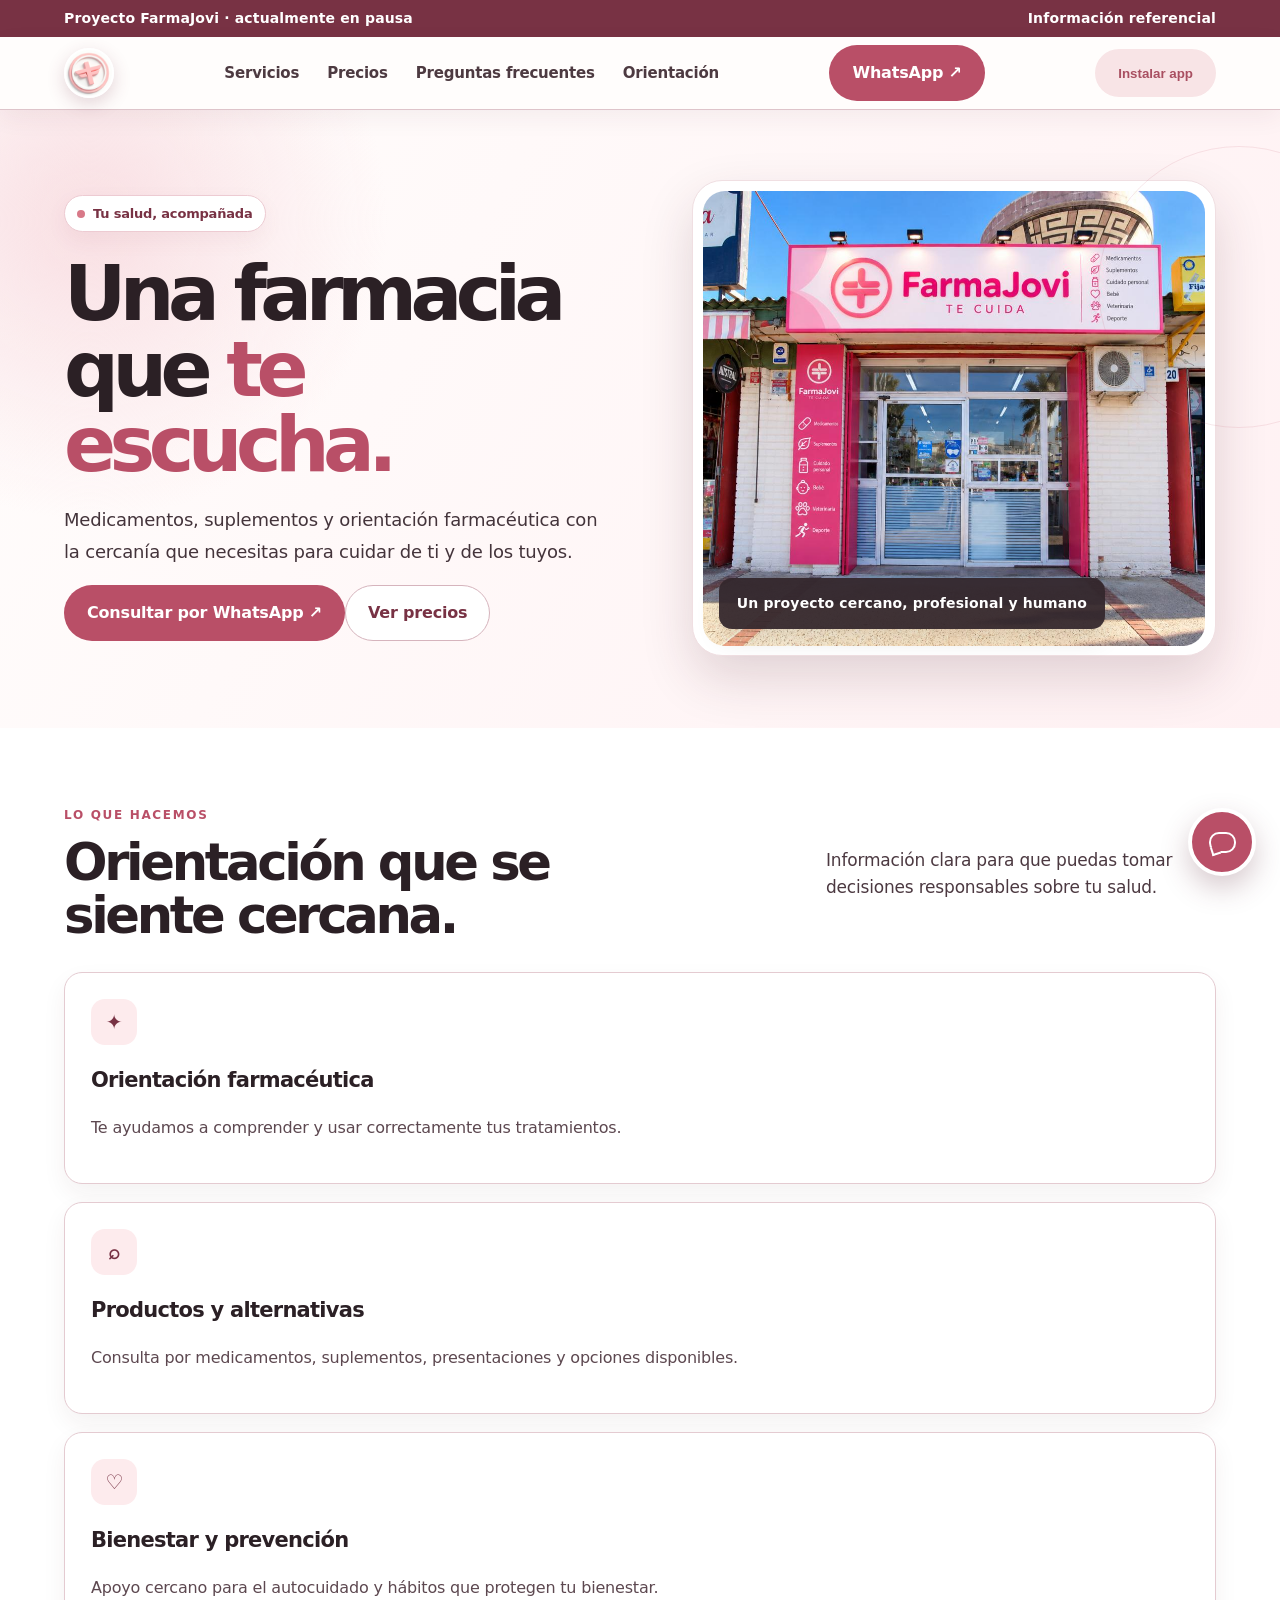
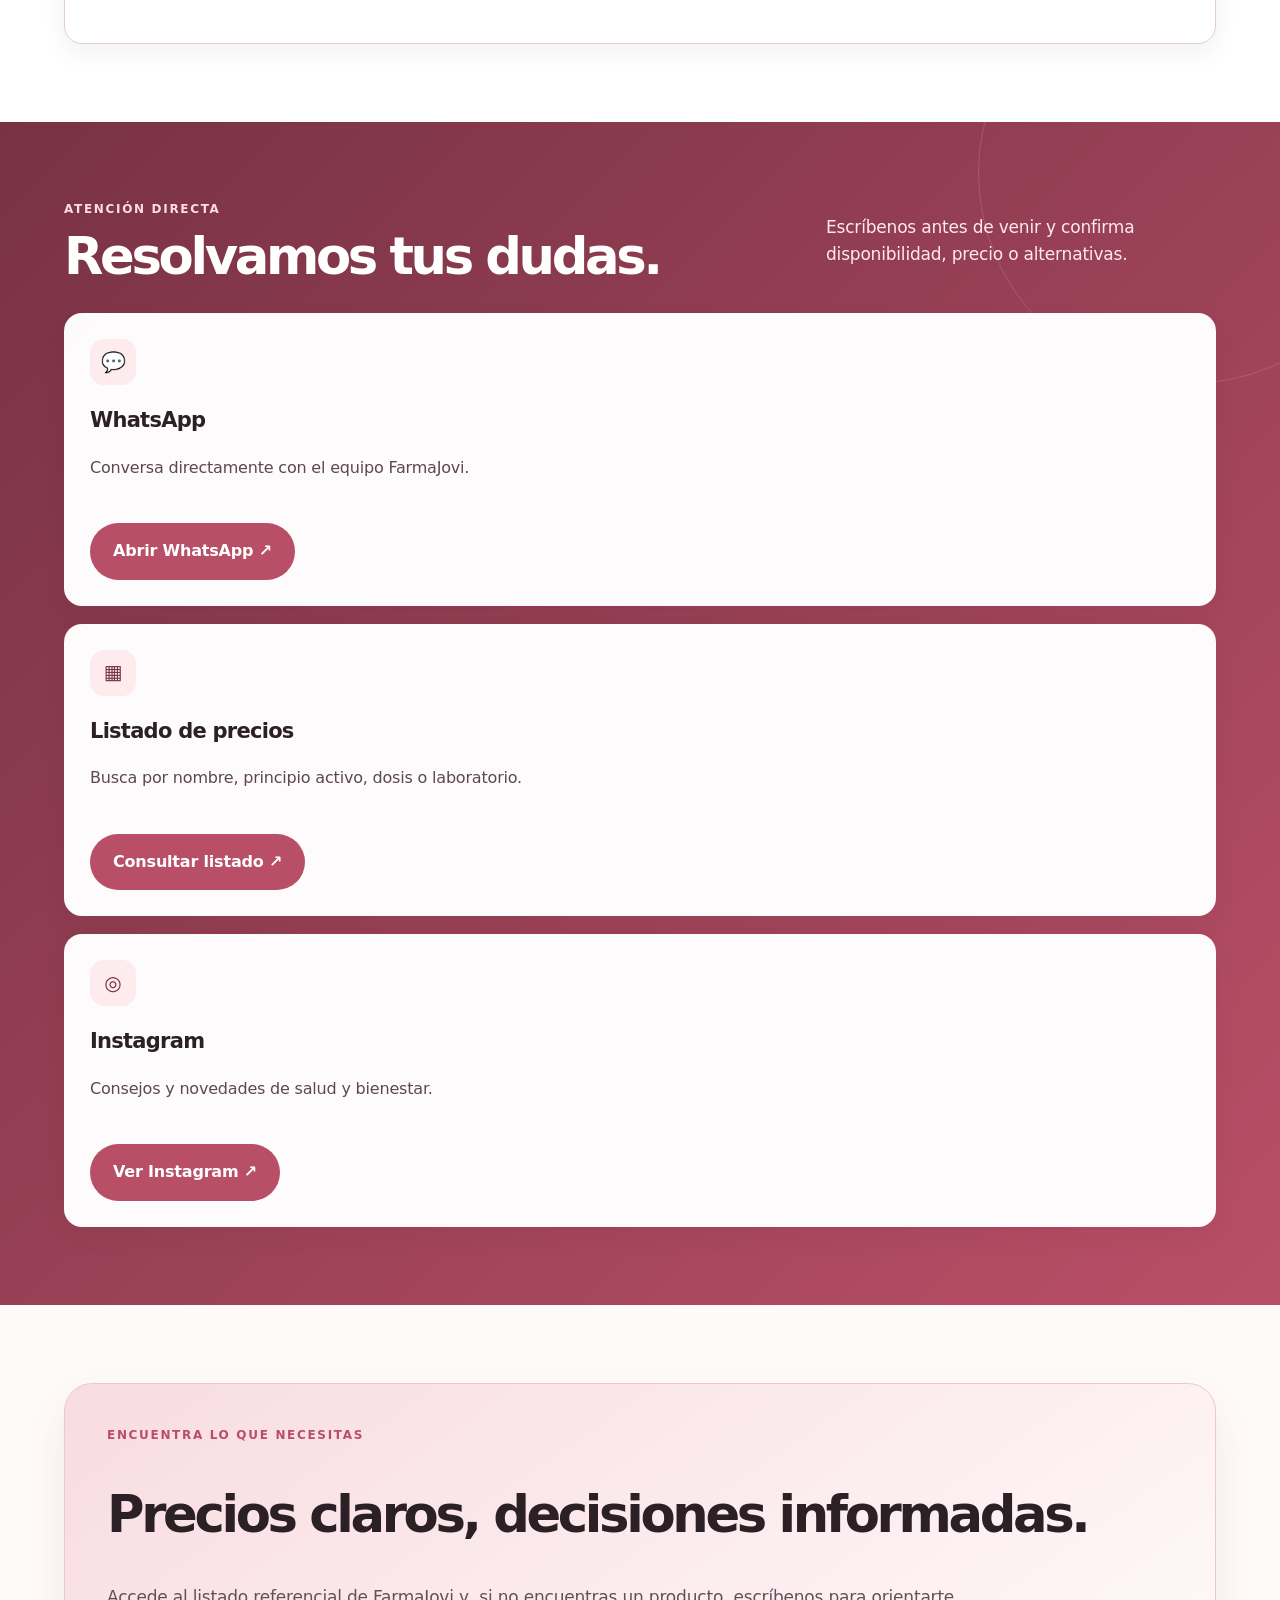
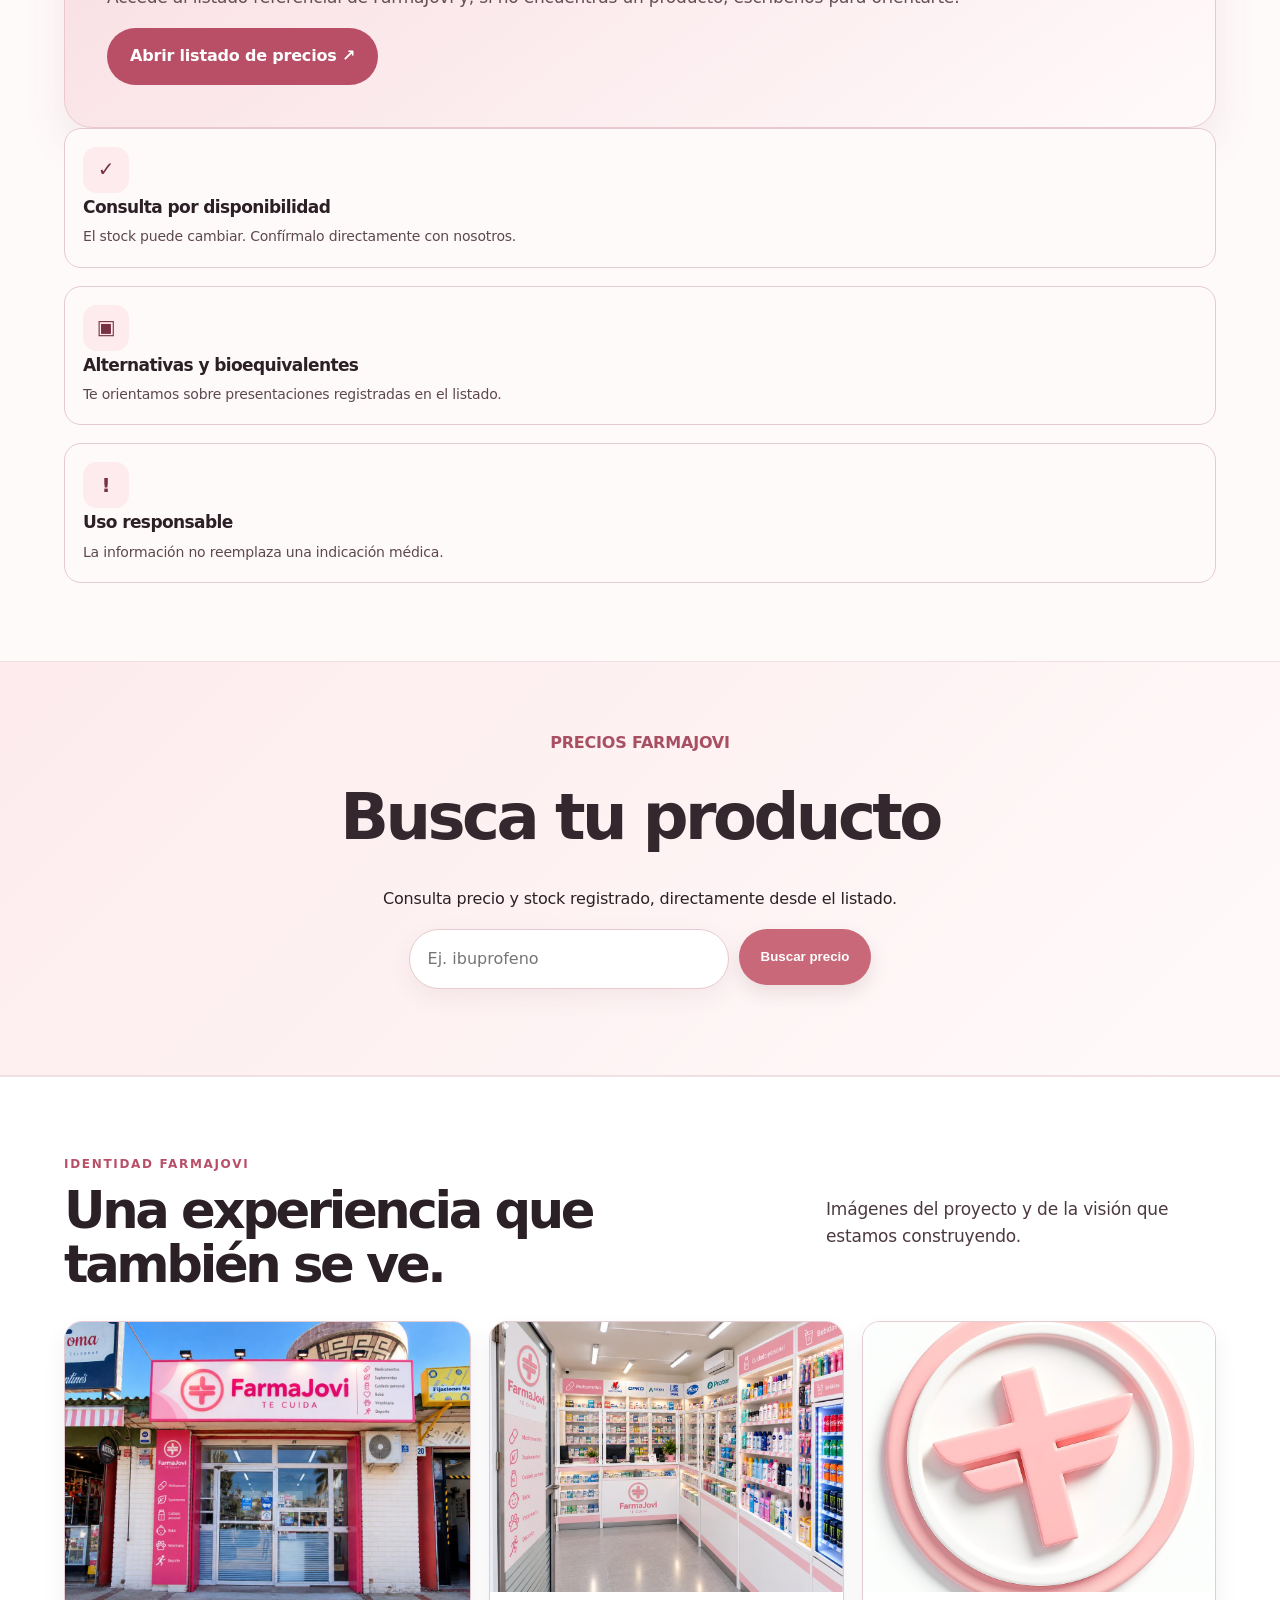
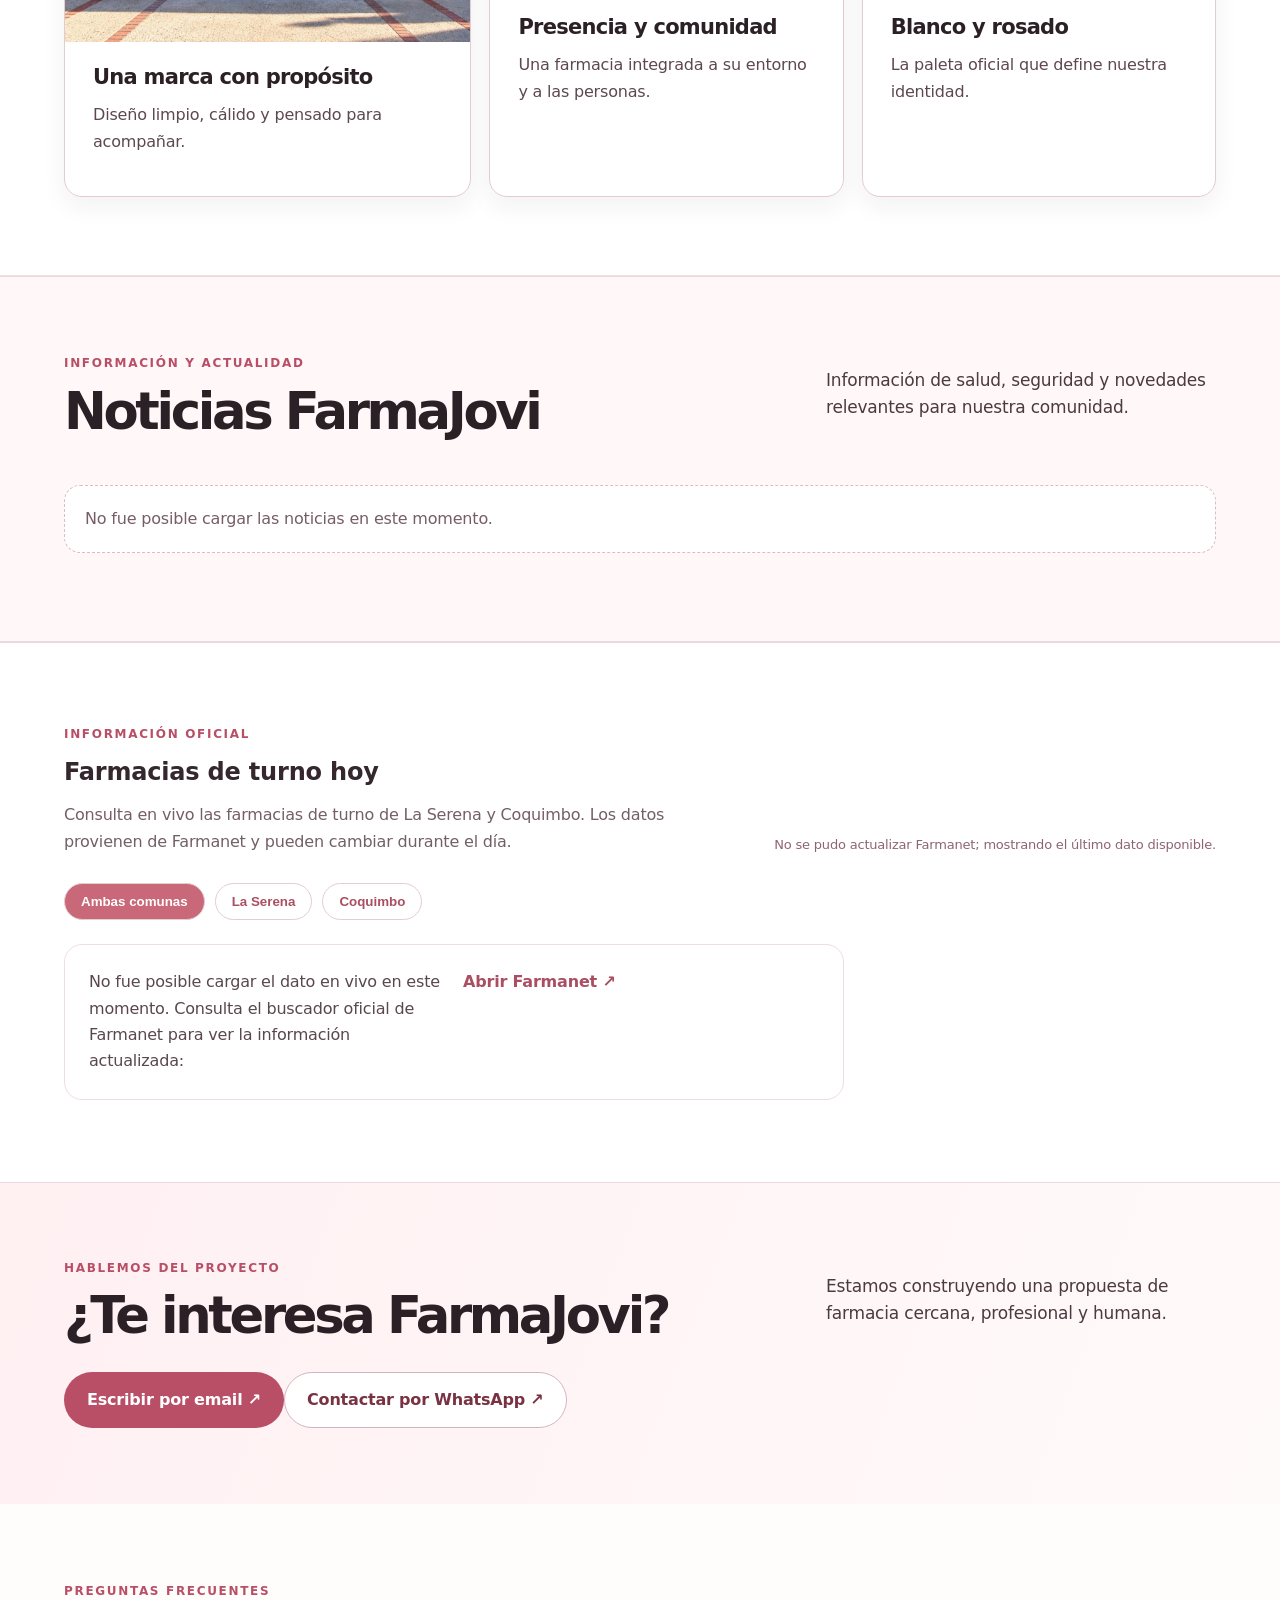
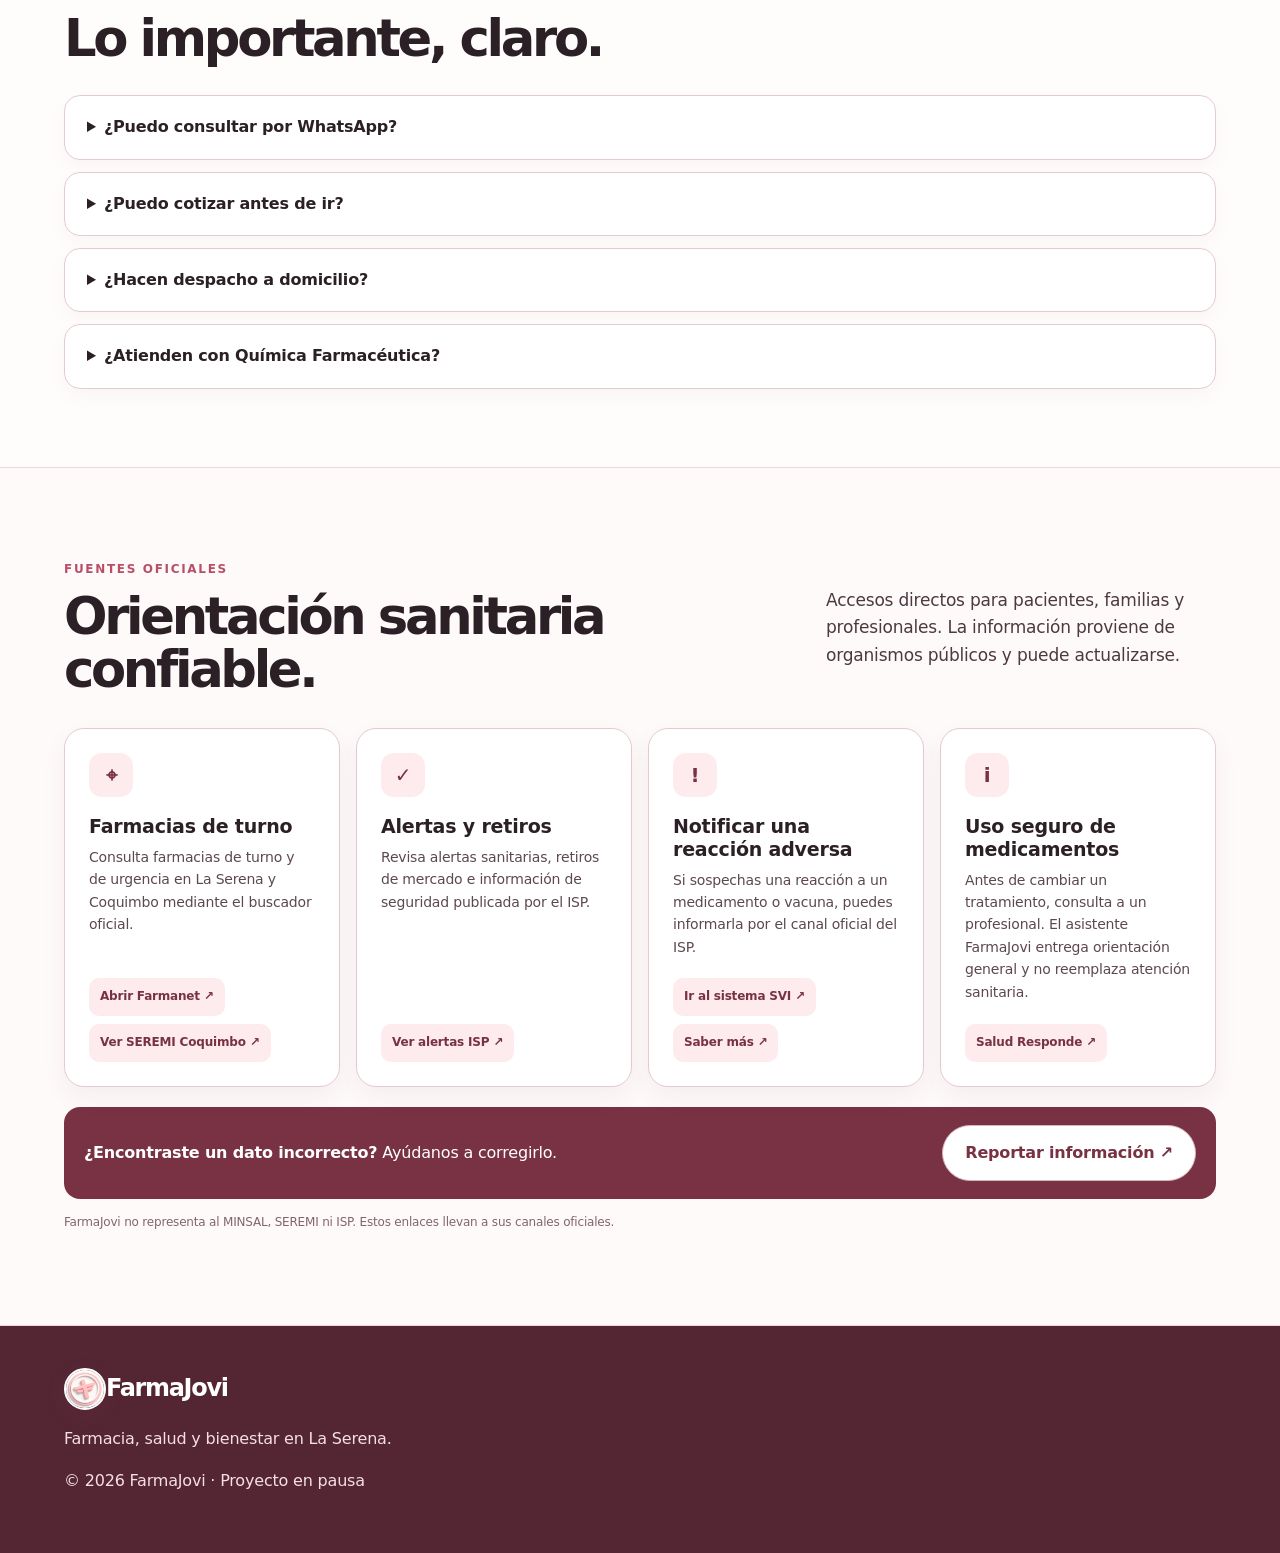
==== index.html @ a2da7fb0 "Restore visible app install button with browser installation guidance" ====
<!doctype html>
<html lang="es">
<head><meta charset="utf-8"><meta name="viewport" content="width=device-width, initial-scale=1"><meta name="google-site-verification" content="CnthCSTjtT71YuMdhmVOY5mIWvfYKcDNqhYI2BI1tfM"><link rel="manifest" href="manifest.webmanifest?v=8"><meta name="mobile-web-app-capable" content="yes"><meta name="apple-mobile-web-app-capable" content="yes"><meta name="apple-mobile-web-app-status-bar-style" content="default"><meta name="apple-mobile-web-app-title" content="FarmaJovi"><link rel="icon" type="image/png" sizes="512x512" href="farmajovi-icon.png"><link rel="apple-touch-icon" href="farmajovi-icon.png"><title>FarmaJovi | Tu farmacia cercana en La Serena</title><meta name="description" content="FarmaJovi: atención farmacéutica cercana y profesional en La Serena. Consulta productos, precios y disponibilidad por WhatsApp."><meta name="theme-color" content="#d87988"><link rel="icon" type="image/png" href="logo-farmajovi-header.jpg?v=20261015-2"><style>:root{--ink:#3b3034;--muted:#735f66;--teal:#d87988;--teal2:#b35d6e;--mint:#f8e4e6;--coral:#f3a2aa;--cream:#fffaf5;--line:#ead9dd;--white:#fff;--shadow:0 22px 60px #3b303418}*{box-sizing:border-box}html{scroll-behavior:smooth}body{margin:0;background:var(--cream);color:var(--ink);font:16px/1.6 Inter,ui-sans-serif,system-ui,-apple-system,Segoe UI,sans-serif}a{color:inherit;text-decoration:none}.wrap{max-width:1160px;margin:auto;padding:0 24px}.top{background:var(--teal2);color:#fff5f5;font-size:14px}.top .wrap{display:flex;justify-content:space-between;gap:16px;padding:9px 24px}.nav{position:sticky;top:0;z-index:10;background:#fffaf5eF;backdrop-filter:blur(16px);border-bottom:1px solid var(--line)}.navin{height:76px;display:flex;align-items:center;justify-content:space-between;gap:24px}.brand{display:flex;align-items:center;gap:12px;font-weight:800;font-size:22px;letter-spacing:-.04em}.brand img{width:42px;height:42px;border-radius:50%;object-fit:cover}.links{display:flex;align-items:center;gap:24px;color:var(--muted);font-size:14px;font-weight:650}.links a:hover{color:var(--teal)}.btn{display:inline-flex;align-items:center;justify-content:center;gap:9px;border:1px solid transparent;border-radius:999px;padding:13px 20px;font-weight:750;cursor:pointer;transition:.2s}.btn:hover{transform:translateY(-2px);box-shadow:0 12px 24px #b35d6e1f}.primary{background:var(--teal);color:white}.soft{background:var(--mint);color:var(--teal2)}.outline{border-color:var(--line);background:#fff;color:var(--teal2)}.hero{padding:70px 0 58px;overflow:hidden;background:radial-gradient(circle at 80% 18%,#f8caca 0,transparent 29%),linear-gradient(135deg,#fffaf5 30%,#fff5f5)}.heroGrid{display:grid;grid-template-columns:1.04fr .96fr;gap:58px;align-items:center}.eyebrow{display:inline-flex;align-items:center;gap:8px;background:var(--mint);color:var(--teal2);padding:7px 12px;border-radius:99px;font-size:13px;font-weight:800}.dot{width:8px;height:8px;background:#d87988;border-radius:50%}.hero h1{font-size:clamp(42px,6vw,76px);line-height:1.02;letter-spacing:-.075em;margin:20px 0 18px;max-width:690px}. .pauseCard{min-height:390px;border-radius:34px;padding:48px;background:linear-gradient(145deg,#fff,#f9d7d7);border:1px solid #f0c4c6;box-shadow:var(--shadow);display:flex;flex-direction:column;justify-content:center}.pauseIcon{width:64px;height:64px;border-radius:20px;background:#fff;color:#d7747f;display:grid;place-items:center;font-size:34px;margin-bottom:25px}.pauseCard b{font-size:30px;letter-spacing:-.05em;color:var(--teal2)}.pauseCard p{color:var(--muted);font-size:17px}.pauseCard span{color:#b55e6b;font-weight:700} .heroVisual img{display:block;width:100%;height:390px;object-fit:cover;border-radius:34px;box-shadow:0 22px 60px #3b303425}.heroVisual .photoCaption{display:block;margin-top:-58px;position:relative;margin-left:22px;color:#fff;background:#3b3034dd;padding:12px 16px;border-radius:14px;width:max-content;max-width:80%;font-weight:700}.sectionHead p,.card p,.hero p,.pricePanel p,.info p{color:#4b3f44}.feature{background:#c66b7d;color:#fff}.feature .sectionHead p,.feature .card p{color:#fff0f1}.feature .card{background:#b85d70;border-color:#ffffff40}.footer{background:#8f4a5a;color:#fff0f1}.foot p{color:#ffe5e8}.messages{background:#fff8f8}/* Refinamiento editorial FarmaJovi */body{background:#fffaf9;letter-spacing:-.012em}.wrap{max-width:1200px}.nav{background:rgba(255,250,249,.94);border-bottom:1px solid #ecd9dc}.navin{height:82px}.brand{font-size:24px;letter-spacing:-.055em}.brand img{width:46px;height:46px}.links{gap:30px;color:#4e3e43;font-weight:750}.links a{position:relative}.links a:after{content:'';position:absolute;left:0;right:0;bottom:-8px;height:2px;background:#d87988;transform:scaleX(0);transition:.2s}.links a:hover:after{transform:scaleX(1)}.btn{padding:14px 22px;box-shadow:none}.primary{background:#c96879}.hero{padding:86px 0 82px;background:radial-gradient(circle at 82% 12%,#f6d1d5 0,transparent 25%),linear-gradient(135deg,#fffdfc 15%,#fff3f4)}.heroGrid{grid-template-columns:1fr .92fr;gap:72px}.hero h1{font-size:clamp(48px,6.2vw,78px);max-width:670px}.hero p{font-size:18px;line-height:1.75;max-width:540px}.heroVisual{padding:12px;background:#fff;border-radius:36px;box-shadow:0 28px 70px #6a3f4720}.heroVisual img{height:480px;border-radius:26px;object-position:center;box-shadow:none}.heroVisual .photoCaption{margin:-72px 18px 18px;background:rgba(55,39,43,.92);border-radius:12px;padding:14px 18px;font-size:14px;letter-spacing:.01em}.sectionHead{margin-bottom:40px}.sectionHead h2{max-width:640px}.sectionHead p{font-size:17px;line-height:1.7}.cards{gap:20px}.card{border:1px solid #eedfe1;border-radius:18px;padding:28px;background:#fff;box-shadow:0 12px 30px #6a3f470b}.card h3{font-size:20px;letter-spacing:-.035em}.card p{line-height:1.7}.icon{border-radius:12px;background:#f9e3e5;color:#a94e60}#servicios{padding:100px 0 92px}.feature{background:linear-gradient(135deg,#b7596d,#d67d8c)}.feature .card{border-color:rgba(255,255,255,.28);box-shadow:none}.feature .icon{background:#fff1f2;color:#ab5062}.feature .soft{background:#fff;color:#a54d5e}.pricePanel{gap:24px}.pricePanel .mainCard{padding:48px;background:linear-gradient(145deg,#f6d6d9,#fffafa);border:1px solid #edc9ce;box-shadow:0 16px 38px #6a3f4710}.info .card{border-radius:16px}.info .icon{border-radius:10px}#galeria{padding:104px 0;background:#fff;border-top:1px solid #f0e2e3;border-bottom:1px solid #f0e2e3}#galeria .cards{grid-template-columns:1.25fr .875fr .875fr;gap:18px}#galeria .card{padding:0;overflow:hidden;border-radius:18px;display:flex;flex-direction:column;min-height:390px}#galeria .card img{width:100%!important;height:250px!important;object-fit:cover!important;border-radius:0!important;margin:0!important;display:block}#galeria .card:first-child img{height:320px!important}#galeria .card h3,#galeria .card p{padding-left:24px;padding-right:24px}#galeria .card h3{margin-top:22px;margin-bottom:8px}#galeria .card p{padding-bottom:25px}#contacto{padding:92px 0!important;background:linear-gradient(90deg,#fff2f3,#fffafa)!important}#contacto .actions{margin-top:28px}.faq details{border-color:#ebdddf;border-radius:14px;padding:20px 22px}.faq summary{font-size:16px}.footer{padding:54px 0;background:#7f4351}.chatbox{border-radius:18px;box-shadow:0 24px 62px #4f28322b}.chatHead{background:#a85061}.chatBtn{background:#d87988}.messages{background:#fffaf9}@media(max-width:800px){.hero{padding:50px 0 58px}.heroGrid{gap:40px}.heroVisual img{height:360px}#galeria .cards{grid-template-columns:1fr}#galeria .card,#galeria .card:first-child{min-height:0}#galeria .card img,#galeria .card:first-child img{height:240px!important}.navin{height:74px}}</style><style>.chat{position:fixed!important;right:22px;bottom:22px;z-index:50}.chatbox{display:none!important}.chatbox.open{display:block!important}</style><style>:root{--ink:#34272d;--muted:#735f66;--teal:#c96879;--teal2:#a94f61;--mint:#f8e4e6;--line:#ead9dd;--cream:#fffafa}body{background:#fffafa;color:var(--ink);font-family:Inter,ui-sans-serif,system-ui,-apple-system,"Segoe UI",sans-serif}.top{background:#a94f61}.nav{background:rgba(255,250,250,.96);border-color:#ead9dd}.links{color:#513e45}.links a:hover{color:#c96879}.brand img{box-shadow:0 4px 12px #a94f6124}.hero{padding:76px 0 86px;background:linear-gradient(135deg,#fffafa 0%,#fff0f2 100%)}.heroGrid{gap:64px}.hero h1{color:#34272d}.hero h1 span{color:#c96879}.heroVisual{padding:9px;background:#fff;border:1px solid #f0dfe2;border-radius:28px;box-shadow:0 20px 55px #7a3f4d1c}.heroVisual img{height:440px;border-radius:20px;object-position:center}.heroVisual .photoCaption{margin:-64px 16px 16px;background:#34272de8;border-radius:12px}#servicios,#precios,#faq{padding:92px 0}#servicios{background:#fff}.sectionHead{margin-bottom:34px}.sectionHead h2{color:#34272d}.cards{gap:18px}.card{border-color:#efdee1;background:#fff;border-radius:18px;box-shadow:0 12px 30px #6f3d480d}.card:hover{transform:translateY(-4px);box-shadow:0 20px 38px #6f3d4817}.icon{background:#fae8ea;color:#ad5364;border-radius:12px}.feature{background:linear-gradient(135deg,#a94f61,#ce7382);padding:92px 0}.feature .card{background:#fff;color:#34272d;border:0}.feature .card p{color:#735f66}.feature .icon{background:#fae8ea}.feature .soft{background:#c96879;color:#fff}#precios{background:#fffafa}.pricePanel .mainCard{border-radius:24px;box-shadow:0 18px 42px #7a3f4d12}.info .card{box-shadow:none}.info .card:hover{box-shadow:0 12px 26px #6f3d4810}#buscador-fijo{padding:78px 24px!important;background:linear-gradient(135deg,#fff0f2,#fffafa)!important;border-top:1px solid #f1dfe2;border-bottom:1px solid #f1dfe2}#buscador-fijo>div{max-width:820px!important}#buscador-fijo h2{color:#34272d;font-size:clamp(36px,5vw,58px)!important;letter-spacing:-.055em}#buscador-fijo input{height:56px;min-width:320px!important;border:1px solid #e8cbd0!important;outline:0;box-shadow:0 8px 24px #6a3f4712}#buscador-fijo input:focus{border-color:#c96879!important;box-shadow:0 0 0 4px #c9687920}#buscarPrecioFijo{height:56px;background:#c96879!important;box-shadow:0 8px 18px #6a3f4720}#resultadoPrecioFijo{color:#4f3a41}#galeria{padding:96px 0;background:#fff;border-color:#f0e1e3}#galeria .card{min-height:390px}#galeria .card img{object-position:center}#contacto{padding:92px 0!important;background:linear-gradient(135deg,#fff1f3,#fffafa)!important}.footer{background:#713c4a;padding:54px 0}.chat{position:fixed!important;right:22px!important;bottom:22px!important;z-index:100!important;display:flex;flex-direction:column;align-items:flex-end;gap:12px}.chatBtn{width:60px;height:60px;border-radius:50%;border:3px solid #fff;background:#c96879!important;color:#fff;font-size:0;display:grid;place-items:center;box-shadow:0 14px 30px #6a3f4730;transition:.2s}.chatBtn::before{content:'✦';font-size:22px;font-weight:800}.chatBtn:hover{transform:translateY(-3px);box-shadow:0 18px 34px #6a3f4740}.chatbox{width:min(370px,calc(100vw - 32px));border:1px solid #efdde0;border-radius:20px;overflow:hidden;background:#fff;box-shadow:0 22px 55px #4f28322b}.chatHead{padding:17px 20px;background:#fff0f2!important;color:#713c4a}.chatHead strong{display:block;font-size:16px}.chatHead small{display:block;margin-top:3px;color:#8d6570}.messages{max-height:280px;padding:16px;background:#fffafa!important}.msg{margin:7px 0;padding:10px 12px;border-radius:12px;background:#fff;border:1px solid #f0e1e3;color:#493940}.chatForm{padding:10px;border-top:1px solid #f0e1e3;background:#fff}.chatForm input{border:1px solid #e5ccd1!important;border-radius:999px;outline:0}.chatForm input:focus{border-color:#c96879!important}.chatForm button{background:#c96879!important;border-radius:50%;width:40px;height:40px}.chatbox{display:none!important}.chatbox.open{display:block!important}@media(max-width:800px){.hero{padding:54px 0 60px}.heroGrid{gap:38px}.heroVisual img{height:350px}.sectionHead{display:block}.sectionHead p{margin-top:18px}#buscador-fijo input{min-width:0!important;width:100%}#buscador-fijo button{width:100%}.chat{right:16px!important;bottom:16px!important}}</style><style>
/* Orientación sanitaria confiable: enlaces oficiales y participación ciudadana */
#orientacion{padding:92px 0!important;background:#fffafa!important;border-top:1px solid #ecd9de;border-bottom:1px solid #ecd9de}
#orientacion .sectionHead{margin-bottom:32px!important}
.officialGrid{display:grid;grid-template-columns:repeat(4,minmax(0,1fr));gap:16px}
.officialCard{background:#fff;border:1px solid #e4cbd1;border-radius:20px;padding:24px;box-shadow:0 10px 24px rgba(71,29,41,.06);display:flex;flex-direction:column}
.officialIcon{width:44px;height:44px;display:grid;place-items:center;border-radius:13px;background:#fdebed;color:#783244;font-weight:850;font-size:20px}
.officialCard h3{margin:18px 0 8px;color:#2b2025;font-size:19px;line-height:1.2}
.officialCard p{margin:0;color:#5d4850;font-size:14px;line-height:1.6;flex:1}
.officialLinks{display:flex;flex-wrap:wrap;gap:8px;margin-top:20px}
.officialLinks a{display:inline-flex;align-items:center;border-radius:10px;padding:9px 11px;background:#fdebed;color:#783244;font-weight:800;font-size:12px}
.officialLinks a:hover{background:#f7dce1}
.officialFooter{margin-top:20px;padding:18px 20px;border-radius:16px;background:#783244;color:#fff;display:flex;justify-content:space-between;align-items:center;gap:16px}
.officialFooter .outline{background:#fff;color:#783244;border-color:#fff}
.officialDisclaimer{margin:14px 0 0;color:#80656d;font-size:12px}
@media(max-width:900px){.officialGrid{grid-template-columns:repeat(2,minmax(0,1fr))}}
@media(max-width:560px){#orientacion{padding:64px 0!important}.officialGrid{grid-template-columns:1fr}.officialFooter{display:block}.officialFooter .btn{margin-top:14px;width:100%}}
</style><style>
/* Responsive móvil FarmaJovi: navegación, tarjetas, tablas y chat sin desbordes */
html,body{max-width:100%;overflow-x:hidden!important}
img{max-width:100%;height:auto}
@media(max-width:800px){
 .top .wrap{display:flex!important;flex-direction:column!important;align-items:flex-start!important;gap:0!important;padding:7px 18px!important;font-size:12px!important}
 .navin{height:auto!important;min-height:68px!important;padding:10px 18px!important;display:flex!important;flex-wrap:wrap!important;gap:10px!important}
 .brand img{width:44px!important;height:44px!important}.links{order:3!important;width:100%!important;display:flex!important;justify-content:center!important;gap:10px!important;overflow-x:auto!important;padding:2px 0 4px!important;white-space:nowrap!important}.links a{font-size:12px!important}.nav .primary{padding:10px 14px!important;font-size:12px!important;margin-left:auto!important}
 .heroGrid{grid-template-columns:1fr!important}.heroVisual{width:100%!important}.heroVisual img{width:100%!important;object-fit:cover!important;object-position:center!important}
 .actions{display:flex!important;flex-direction:column!important;align-items:stretch!important}.actions .btn{width:100%!important}
 .sectionHead{display:block!important}.sectionHead>p{max-width:none!important}
 .cards,.officialGrid,.turnosGrid,.fj24hGrid{grid-template-columns:1fr!important;width:100%!important}
 .card,.officialCard,.turnoCard,.fj24hCard{min-width:0!important;max-width:100%!important}
 #buscador-fijo{padding-left:18px!important;padding-right:18px!important}.#buscador-fijo>div{width:100%!important}.#buscador-fijo input{width:100%!important;min-width:0!important}.#buscador-fijo button{width:100%!important}.#resultadoPrecioFijo{width:100%!important;overflow-x:auto!important}.#resultadoPrecioFijo table{min-width:560px!important;font-size:12px!important}
 .turnosHeader,.officialFooter{display:block!important}.turnosSource{display:block!important;margin-top:12px!important}.turnosActions,.officialFooter .btn{width:100%!important}.turnosActions .btn{width:100%!important}.turnoTop,.fj24hTop{display:block!important}.turnoStatus,.fj24hTop span{display:inline-block!important;margin-top:10px!important}.turnoActions,.fj24hActions{flex-direction:column!important}.turnoActions a,.fj24hActions a{width:100%!important}
 .officialFooter .btn{margin-top:14px!important}.officialLinks a{max-width:100%!important}
 .chat{right:12px!important;bottom:12px!important;left:12px!important;align-items:flex-end!important}.chatbox{width:min(100%,500px)!important;height:min(78vh,680px)!important;max-height:calc(100vh - 24px)!important}.messages{min-width:0!important;overflow-x:auto!important}.messages table{min-width:520px!important}.chatForm{width:100%!important}.chatForm input{min-width:0!important;width:100%!important}
}
@media(max-width:380px){.links{gap:7px!important}.links a{font-size:11px!important}.nav .primary{font-size:11px!important;padding:9px 10px!important}.hero h1{font-size:44px!important}.chatbox{height:calc(100vh - 18px)!important}.messages table{min-width:480px!important}}
</style><style id="farmajovi-logo-fit">.brand img{object-fit:contain!important;object-position:center!important;display:block!important;aspect-ratio:1/1;flex-shrink:0;clip-path:none!important;transform:none!important}</style></head>
<body>
<div class="top"><div class="wrap"><span>Proyecto FarmaJovi · actualmente en pausa</span><span>Información referencial</span></div></div>
<header class="nav"><div class="wrap navin"><a class="brand" href="#inicio"><img src="logo-farmajovi-header.jpg?v=20261015-2" alt="Logo FarmaJovi"><span>Farma<span style="color:var(--teal)">Jovi</span></span></a><nav class="links" aria-label="Navegación"><a href="#servicios">Servicios</a><a href="#precios">Precios</a><a href="#faq">Preguntas frecuentes</a><a href="#orientacion">Orientación</a></nav><a class="btn primary" href="https://wa.me/56942748056?text=Hola%20FarmaJovi,%20quisiera%20hacer%20una%20consulta" target="_blank" rel="noopener">WhatsApp ↗</a></div></header>
<main id="inicio"><section class="hero"><div class="wrap heroGrid"><div><span class="eyebrow"><i class="dot"></i> Tu salud, acompañada</span><h1>Una farmacia que <span>te escucha.</span></h1><p>Medicamentos, suplementos y orientación farmacéutica con la cercanía que necesitas para cuidar de ti y de los tuyos.</p><div class="actions"><a class="btn primary" href="https://wa.me/56942748056?text=Hola%20FarmaJovi,%20quisiera%20consultar%20por%20un%20producto" target="_blank" rel="noopener">Consultar por WhatsApp ↗</a><a class="btn outline" href="https://farmaciafarmajovi-max.github.io/LISTADO-PRECIOS-FARMAJOVI/" target="_blank" rel="noopener">Ver precios</a></div></div><div class="heroVisual"><img src="WhatsApp%20Image%202025-08-06%20at%2022.54.05%20(2).jpeg" alt="Fachada del proyecto FarmaJovi"><span class="photoCaption">Un proyecto cercano, profesional y humano</span></div></div></section>
<section id="servicios"><div class="wrap"><div class="sectionHead"><div><div class="kicker">Lo que hacemos</div><h2>Orientación que se siente cercana.</h2></div><p>Información clara para que puedas tomar decisiones responsables sobre tu salud.</p></div><div class="cards"><article class="card"><div class="icon">✦</div><h3>Orientación farmacéutica</h3><p>Te ayudamos a comprender y usar correctamente tus tratamientos.</p></article><article class="card"><div class="icon">⌕</div><h3>Productos y alternativas</h3><p>Consulta por medicamentos, suplementos, presentaciones y opciones disponibles.</p></article><article class="card"><div class="icon">♡</div><h3>Bienestar y prevención</h3><p>Apoyo cercano para el autocuidado y hábitos que protegen tu bienestar.</p></article></div></div></section>
<section class="feature"><div class="wrap"><div class="sectionHead"><div><div class="kicker">Atención directa</div><h2>Resolvamos tus dudas.</h2></div><p>Escríbenos antes de venir y confirma disponibilidad, precio o alternativas.</p></div><div class="cards"><article class="card"><div class="icon">💬</div><h3>WhatsApp</h3><p>Conversa directamente con el equipo FarmaJovi.</p><br><a class="btn soft" href="https://wa.me/56942748056" target="_blank" rel="noopener">Abrir WhatsApp ↗</a></article><article class="card"><div class="icon">▦</div><h3>Listado de precios</h3><p>Busca por nombre, principio activo, dosis o laboratorio.</p><br><a class="btn soft" href="https://farmaciafarmajovi-max.github.io/LISTADO-PRECIOS-FARMAJOVI/" target="_blank" rel="noopener">Consultar listado ↗</a></article><article class="card"><div class="icon">◎</div><h3>Instagram</h3><p>Consejos y novedades de salud y bienestar.</p><br><a class="btn soft" href="https://www.instagram.com/farmajovi/" target="_blank" rel="noopener">Ver Instagram ↗</a></article></div></div></section>
<section id="precios"><div class="wrap pricePanel"><div class="mainCard"><div class="kicker">Encuentra lo que necesitas</div><h2>Precios claros, decisiones informadas.</h2><p>Accede al listado referencial de FarmaJovi y, si no encuentras un producto, escríbenos para orientarte.</p><a class="btn primary" href="https://farmaciafarmajovi-max.github.io/LISTADO-PRECIOS-FARMAJOVI/" target="_blank" rel="noopener">Abrir listado de precios ↗</a></div><div class="info"><div class="card"><div class="icon">✓</div><div><h3>Consulta por disponibilidad</h3><p>El stock puede cambiar. Confírmalo directamente con nosotros.</p></div></div><div class="card"><div class="icon">▣</div><div><h3>Alternativas y bioequivalentes</h3><p>Te orientamos sobre presentaciones registradas en el listado.</p></div></div><div class="card"><div class="icon">!</div><div><h3>Uso responsable</h3><p>La información no reemplaza una indicación médica.</p></div></div></div></div></section>








<section id="buscador-fijo" style="padding:58px 24px;background:#fff0f1;text-align:center"><div style="max-width:780px;margin:auto"><b style="color:#a85061">PRECIOS FARMAJOVI</b><h2 style="margin:8px 0;font-size:34px">Busca tu producto</h2><p>Consulta precio y stock registrado, directamente desde el listado.</p><div style="display:flex;gap:10px;justify-content:center;flex-wrap:wrap"><input id="precioInputFijo" type="text" autocomplete="off" spellcheck="false" aria-label="Buscar precio directamente" placeholder="Ej. ibuprofeno" style="padding:14px 18px;border:1px solid #e5bfc5;border-radius:999px;min-width:260px;font:inherit;background:#fff;color:#3b3034"><button type="button" id="buscarPrecioFijo" style="border:0;border-radius:999px;padding:14px 22px;background:#c96879;color:white;font-weight:700;cursor:pointer">Buscar precio</button></div><p id="resultadoPrecioFijo" aria-live="polite" style="margin:18px auto 0;max-width:680px;font-weight:600"></p></div></section><section id="galeria"><div class="wrap"><div class="sectionHead"><div><div class="kicker">Identidad FarmaJovi</div><h2>Una experiencia que también se ve.</h2></div><p>Imágenes del proyecto y de la visión que estamos construyendo.</p></div><div class="cards"><article class="card"><img src="WhatsApp Image 2025-08-06 at 22.54.05 (1).jpeg" alt="Identidad visual FarmaJovi" style="width:100%;height:220px;object-fit:cover;border-radius:16px;margin-bottom:18px"><h3>Una marca con propósito</h3><p>Diseño limpio, cálido y pensado para acompañar.</p></article><article class="card"><img src="WhatsApp Image 2025-08-06 at 22.54.05.jpeg" alt="Espacio del proyecto FarmaJovi" style="width:100%;height:220px;object-fit:cover;border-radius:16px;margin-bottom:18px"><h3>Presencia y comunidad</h3><p>Una farmacia integrada a su entorno y a las personas.</p></article><article class="card"><img src="WhatsApp Image 2025-08-26 at 00.40.58.jpeg" alt="Logo FarmaJovi" style="width:100%;height:220px;object-fit:cover;border-radius:16px;margin-bottom:18px"><h3>Blanco y rosado</h3><p>La paleta oficial que define nuestra identidad.</p></article></div></div></section><section id="contacto" style="background:#fff0f1"><div class="wrap"><div class="sectionHead"><div><div class="kicker">Hablemos del proyecto</div><h2>¿Te interesa FarmaJovi?</h2></div><p>Estamos construyendo una propuesta de farmacia cercana, profesional y humana.</p></div><div class="actions"><a class="btn primary" href="mailto:farmacia.farmajovi@gmail.com?subject=Interés%20en%20el%20proyecto%20FarmaJovi">Escribir por email ↗</a><a class="btn outline" href="https://wa.me/56942748056?text=Hola%20FarmaJovi,%20me%20interesa%20el%20proyecto" target="_blank" rel="noopener">Contactar por WhatsApp ↗</a></div></div></section><section id="faq"><div class="wrap"><div class="sectionHead"><div><div class="kicker">Preguntas frecuentes</div><h2>Lo importante, claro.</h2></div></div><div class="faq"><details><summary>¿Puedo consultar por WhatsApp?</summary><p>Sí. Puedes escribirnos para orientación, productos, precios y disponibilidad.</p></details><details><summary>¿Puedo cotizar antes de ir?</summary><p>Sí. Revisa el listado o envíanos el nombre y presentación del producto.</p></details><details><summary>¿Hacen despacho a domicilio?</summary><p>Solo en casos puntuales y emergencias, sujeto a evaluación.</p></details><details><summary>¿Atienden con Química Farmacéutica?</summary><p>Sí, contamos con orientación profesional y cercana.</p></details></div></div></section>
<section id="orientacion" class="officialInfo"><div class="wrap"><div class="sectionHead"><div><div class="kicker">Fuentes oficiales</div><h2>Orientación sanitaria confiable.</h2></div><p>Accesos directos para pacientes, familias y profesionales. La información proviene de organismos públicos y puede actualizarse.</p></div><div class="officialGrid"><article class="officialCard"><div class="officialIcon">⌖</div><h3>Farmacias de turno</h3><p>Consulta farmacias de turno y de urgencia en La Serena y Coquimbo mediante el buscador oficial.</p><div class="officialLinks"><a href="https://www.turnosdefarmacia.cl/" target="_blank" rel="noopener">Abrir Farmanet ↗</a><a href="https://seremi4.redsalud.gob.cl/farmacia-de-turno/" target="_blank" rel="noopener">Ver SEREMI Coquimbo ↗</a></div></article><article class="officialCard"><div class="officialIcon">✓</div><h3>Alertas y retiros</h3><p>Revisa alertas sanitarias, retiros de mercado e información de seguridad publicada por el ISP.</p><div class="officialLinks"><a href="https://www.ispch.cl/categorias-alertas/anamed/" target="_blank" rel="noopener">Ver alertas ISP ↗</a></div></article><article class="officialCard"><div class="officialIcon">!</div><h3>Notificar una reacción adversa</h3><p>Si sospechas una reacción a un medicamento o vacuna, puedes informarla por el canal oficial del ISP.</p><div class="officialLinks"><a href="https://svi.ispch.gob.cl/isp/index" target="_blank" rel="noopener">Ir al sistema SVI ↗</a><a href="https://www.ispch.cl/anamed/farmacovigilancia/informacion-a-la-comunidad/" target="_blank" rel="noopener">Saber más ↗</a></div></article><article class="officialCard"><div class="officialIcon">i</div><h3>Uso seguro de medicamentos</h3><p>Antes de cambiar un tratamiento, consulta a un profesional. El asistente FarmaJovi entrega orientación general y no reemplaza atención sanitaria.</p><div class="officialLinks"><a href="https://saludresponde.minsal.cl/" target="_blank" rel="noopener">Salud Responde ↗</a></div></article></div><div class="officialFooter"><span><b>¿Encontraste un dato incorrecto?</b> Ayúdanos a corregirlo.</span><a class="btn outline" href="mailto:farmacia.farmajovi@gmail.com?subject=Corrección%20de%20información%20en%20FarmaJovi">Reportar información ↗</a></div><p class="officialDisclaimer">FarmaJovi no representa al MINSAL, SEREMI ni ISP. Estos enlaces llevan a sus canales oficiales.</p></div></section></main><footer class="footer"><div class="wrap foot"><div><a class="brand" href="#inicio" style="color:#fff"><img src="logo-farmajovi-header.jpg?v=20261015-2" alt="">FarmaJovi</a><p>Farmacia, salud y bienestar en La Serena.</p></div><p>© <span id="year"></span> FarmaJovi · Proyecto en pausa</p></div></footer>
<div class="chat"><div class="chatbox" id="chatbox"><div class="chatHead"><strong>Asistente FarmaJovi</strong><small>Respuestas rápidas sobre productos y atención</small></div><div class="messages" id="messages"><div class="msg">Hola. Puedo orientarte sobre productos, precios y disponibilidad. ¿Qué necesitas?</div></div><form class="chatForm" id="chatForm"><input id="chatInput" aria-label="Escribe tu consulta" placeholder="Escribe tu consulta…"><button aria-label="Enviar">↗</button></form></div><button class="chatBtn" id="chatBtn" aria-label="Abrir asistente"><span aria-hidden="true">✦</span></button></div>
<script>(()=>{const U="https://farmaciafarmajovi-max.github.io/LISTADO-PRECIOS-FARMAJOVI/";let d=[{"pa_nombres": "CLORHEXIDINA CLORHIDRATO", "pa_dosis": "5 MG", "forma": "COMPRIMIDO MASTICABLE", "presentacion": "12", "controlado": "NO", "codigo_barra": "7800060005723", "nombre": "AB 12 COMP. MAST", "bioequivalente": "NO", "petitorio_minimo": "NO", "precio": "5500", "laboratorio": "SAVAL S.A", "stock": "3", "tipo_calculo": "1", "sigla": "COM.MAST"}, {"pa_nombres": "CLORHEXIDINA CLORHIDRATO /NOSCAPINA", "pa_dosis": "5 MG/10 MG", "forma": "COMPRIMIDO MASTICABLE", "presentacion": "12", "controlado": "NO", "codigo_barra": "7800060005754", "nombre": "AB ANTITUSIVO MENTA 12 COMP.MAST. (CLORHEXIDINA+NOSCAPINA) SAVAL", "bioequivalente": "NO", "petitorio_minimo": "NO", "precio": "5500", "laboratorio": "SAVAL S.A", "stock": "2", "tipo_calculo": "1", "sigla": "COM.MAST"}, {"pa_nombres": "EXTRACTO HEDERA HELIX", "pa_dosis": "35MG/5ML", "forma": "JARABE", "presentacion": "100", "controlado": "NO", "codigo_barra": "4104480705199", "nombre": "ABRILAR JBE.35MG.5ML.100ML", "bioequivalente": "NO", "petitorio_minimo": "NO", "precio": "7700", "laboratorio": "PHARMA INVESTI", "stock": "4", "tipo_calculo": "2", "sigla": "JBE"}, {"pa_nombres": "FOSFOMICINA TROMETAMOL", "pa_dosis": "3 G", "forma": "SOBRE", "presentacion": "1", "controlado": "NO", "codigo_barra": "8436024617511", "nombre": "ACECNOU SOBRE 3 GR X 1(FOSFOMICINA) FAES FARMA", "bioequivalente": "NO", "petitorio_minimo": "NO", "precio": "28000", "laboratorio": "FAES FARMA", "stock": "1", "tipo_calculo": "1", "sigla": "SOB"}, {"pa_nombres": "ACEITE DE RICINO", "pa_dosis": "100 G", "forma": "ACEITE", "presentacion": "20", "controlado": "NO", "codigo_barra": "7800044000416", "nombre": "ACEITE DE RICINO 20 G", "bioequivalente": "NO", "petitorio_minimo": "NO", "precio": "2200", "laboratorio": "VALMA", "stock": "1", "tipo_calculo": "2", "sigla": "ACEITE"}, {"pa_nombres": "ACEITE DE OREGANO", "pa_dosis": "150 MG", "forma": "CÁPSULA BLANDA", "presentacion": "60", "controlado": "NO", "codigo_barra": "850059630389", "nombre": "ACEITE OREGANO CAP.150MG.60 FNL", "bioequivalente": "NO", "petitorio_minimo": "NO", "precio": "17000", "laboratorio": "FNL", "stock": "1", "tipo_calculo": "1", "sigla": "CAP.BLAND"}, {"pa_nombres": "ACEITE DE RICINO/ESCENCIA DE FRUTILLA/COLORANTE ROJO", "pa_dosis": "99,45 G/-/-", "forma": "ACEITE", "presentacion": 
"20", "controlado": "NO", "codigo_barra": "7800044000430", "nombre": "ACEITE RICINO FRUTA 20ML (VALMA)", "bioequivalente": "NO", "petitorio_minimo": "NO", "precio": "2000", "laboratorio": "VALMA", "stock": "1", "tipo_calculo": "2", "sigla": "ACEITE"}, {"pa_nombres": "ACETAZOLAMIDA", "pa_dosis": "250 MG", "forma": "COMPRIMIDO", "presentacion": "20", "controlado": "NO", "codigo_barra": "7800063111032", "nombre": "ACETAZOLAMIDA", "bioequivalente": "NO", "petitorio_minimo": "SI", "precio": "4200", "laboratorio": "MINTLAB", "stock": "1", "tipo_calculo": "1", "sigla": "COM"}, {"pa_nombres": "ACICLOVIR", "pa_dosis": "200 MG", "forma": "COMPRIMIDO", "presentacion": "24", "controlado": "NO", "codigo_barra": "7800063116372", "nombre": "ACICLOVIR 200 MG 24 COMPRIMIDOS (MINTLAB)", "bioequivalente": "SI", "petitorio_minimo": "NO", "precio": "4000", "laboratorio": "MINTLAB", "stock": "4", "tipo_calculo": "1", "sigla": "COM"}, {"pa_nombres": "ACICLOVIR", "pa_dosis": "400MG", "forma": "COMPRIMIDO", "presentacion": "35", "controlado": "NO", "codigo_barra": "7800063116778", "nombre": "ACICLOVIR 400 MG.35 COMP. MINTLAB", "bioequivalente": "SI", "petitorio_minimo": "NO", "precio": "7000", "laboratorio": "EUROFARMA CHILE S.A", "stock": "1", "tipo_calculo": "1", "sigla": "COM"}, {"pa_nombres": "ACICLOVIR", "pa_dosis": "5%", "forma": "CREMA", "presentacion": "15", "controlado": "NO", "codigo_barra": "7804650885894", "nombre": "ACICLOVIR CREMA 15GR ASC", "bioequivalente": "NO", "petitorio_minimo": "NO", "precio": "4000", "laboratorio": "ASCEND", "stock": "2", "tipo_calculo": "2", "sigla": "CREMA"}, {"pa_nombres": "ÁCIDO MEFENáMICO", "pa_dosis": "500 MG", "forma": "COMPRIMIDO", "presentacion": "10", "controlado": "NO", "codigo_barra": "7804673040225", "nombre": "ACIDO MEFENAMICO 500 MG X10 CURAE SPRING", "bioequivalente": "SI", "petitorio_minimo": "NO", "precio": "1200", "laboratorio": "CURAE SPRING", "stock": "5", "tipo_calculo": "1", "sigla": "COM"}, {"pa_nombres": "ACIDO VALPROICO", "pa_dosis": "250 MG", "forma": "COMPRIMIDO RECUBIERTO ENTÉRICO", "presentacion": "20", "controlado": "NO", "codigo_barra": "7800018000930", "nombre": "ACIDO VALPROICO 250MG 20 COM", "bioequivalente": "NO", "petitorio_minimo": "NO", "precio": "6000", "laboratorio": "ANDROMACO", "stock": "1", "tipo_calculo": "1", "sigla": "COM.REC.ENT"}, {"pa_nombres": "DIENOGEST/ETINILESTRADIOL", "pa_dosis": "2 MG/0.03 MG", "forma": "COMPRIMIDO RECUBIERTO", "presentacion": "28", "controlado": "NO", "codigo_barra": "7800026547861", "nombre": "ACOTOL COMP.X28", "bioequivalente": "SI", "petitorio_minimo": "NO", "precio": "21000", "laboratorio": "ABBOTT", "stock": "1", "tipo_calculo": "1", "sigla": "COM.REC"}, {"pa_nombres": "IBUPROFENO", "pa_dosis": "400 MG", "forma": "CÁPSULA", "presentacion": "10", "controlado": "NO", "codigo_barra": "7793640992530", "nombre": "ACTRON 400 MG X 10 CAPS. (IBUPROFENO) BAYER", "bioequivalente": "NO", "petitorio_minimo": "NO", "precio": "3900", "laboratorio": "BAYER", "stock": "1", "tipo_calculo": "1", "sigla": "CAP"}, {"pa_nombres": "IBUPROFENO", "pa_dosis": "600 MG", "forma": "CÁPSULA", "presentacion": "10", "controlado": "NO", "codigo_barra": "7793640992523", "nombre": "ACTRON 600 MG X 10 CAPS. (IBUPROFENO) BAYER", "bioequivalente": "NO", "petitorio_minimo": "NO", "precio": "7000", "laboratorio": "BAYER", "stock": "3", "tipo_calculo": "1", "sigla": "CAP"}, {"pa_nombres": "METOCLOPRAMIDA/CLORDIAZEPOXIDO/SIMETICONA", "pa_dosis": "5 MG/5 MG/100 MG", "forma": "COMPRIMIDO RECUBIERTO", "presentacion": "20", "controlado": "NO", "codigo_barra": "7800046005112", "nombre": "AERO -GASTROL X20 CAPS", "bioequivalente": "NO", "petitorio_minimo": "NO", "precio": "11000", "laboratorio": "EUROFARMA", "stock": "3", "tipo_calculo": "1", "sigla": "COM.REC"}, {"pa_nombres": "ASHWAGANDHA/VITAMINA B6/VITAMINA B12", "pa_dosis": "800 MG/10 MG/0.012 MG", "forma": "CÁPSULA", "presentacion": "90", "controlado": "NO", "codigo_barra": "799192394898", "nombre": "AFRICAN ROOT ASHWAGANDHA+VITAMINA B6+VITAMINA B12 800/10/0.012 MG X 90 CAPSULAS", "bioequivalente": "NO", "petitorio_minimo": "NO", "precio": "16000", "laboratorio": "FNL", "stock": "3", "tipo_calculo": "1", "sigla": "CAP"}, {"pa_nombres": "AGUA MICELAR", "pa_dosis": "100", 
"forma": "LIQUIDO USO EXTERNO", "presentacion": "100", "controlado": "NO", "codigo_barra": "3600542081160", "nombre": "AGUA MICELAR GARNIER Z 100 ML", "bioequivalente": "NO", "petitorio_minimo": "NO", "precio": "3500", "laboratorio": "GARNIER", "stock": "2", "tipo_calculo": "2", "sigla": "LIQ.USO.EXT"}, {"pa_nombres": "AGUA OXIGENADA", "pa_dosis": "110 ML", "forma": "LIQUIDO USO EXTERNO", "presentacion": "110", "controlado": "NO", "codigo_barra": "7801000001331", "nombre": "AGUA OXIGENADA 10 VOL. 110ML DIFEM", "bioequivalente": "NO", "petitorio_minimo": "NO", "precio": "1700", "laboratorio": "DIFEM", "stock": "3", "tipo_calculo": "2", "sigla": "LIQ.USO.EXT"}, {"pa_nombres": "ALCOHOL 70", "pa_dosis": "1000", "forma": "LIQUIDO USO EXTERNO", "presentacion": "1000", "controlado": "NO", "codigo_barra": "7800045001788", "nombre": "ALCOHOL DESNATURALIZADO 70% 1.000ML ELITE", "bioequivalente": "NO", "petitorio_minimo": "NO", "precio": "4990", "laboratorio": "ELITE", "stock": "1", "tipo_calculo": "2", "sigla": "LIQ.USO.EXT"}, {"pa_nombres": "ALCOHOL 70", "pa_dosis": "130 ML", "forma": "LIQUIDO", "presentacion": "130", "controlado": "NO", "codigo_barra": "10030462", "nombre": "ALCOHOL ELITE 70 SPRAY 130ML", "bioequivalente": "NO", "petitorio_minimo": "NO", "precio": "1990", "laboratorio": "ELITE", "stock": "3", "tipo_calculo": "2", "sigla": "LIQ"}, {"pa_nombres": "FLUTICASONA FUROATO", "pa_dosis": "27.5 MCG", "forma": "SUSPENSION NASAL", "presentacion": "120", "controlado": "NO", "codigo_barra": "7800030075008", "nombre": "ALENYS 27,5MCG SUSP.NAS.X120DS. ETEX FARMACEUTICA LTDA.", "bioequivalente": "NO", "petitorio_minimo": "NO", "precio": "23000", "laboratorio": "ETEX FARMACEUTICA", "stock": "1", "tipo_calculo": "2", "sigla": "SUSP.NAS"}, {"pa_nombres": "OLOPATADINA", "pa_dosis": "0.2%", "forma": "SOLUCION OFTALMOLOGICA", "presentacion": "5", "controlado": "NO", "codigo_barra": "7800016000291", "nombre": "ALERGIOL FTE SOL OFT X 5 ML", "bioequivalente": "NO", "petitorio_minimo": "NO", "precio": "24000", "laboratorio": "SMB FARMA", "stock": "1", "tipo_calculo": "2", "sigla": "SOL.OFT"}, {"pa_nombres": "MODAFINILO", "pa_dosis": "100MG", "forma": "COMPRIMIDO", "presentacion": "30", "controlado": "NO", "codigo_barra": "7800060414082", "nombre": "ALERTEX COM 100 MG X 30", "bioequivalente": "SI", "petitorio_minimo": "NO", "precio": "23000", "laboratorio": "SAVAL", "stock": "4", "tipo_calculo": "1", "sigla": "COM"}, {"pa_nombres": "FEXOFENADINA CLORHIDRATO", "pa_dosis": "180 MG", "forma": "COMPRIMIDO RECUBIERTO", "presentacion": "30", "controlado": "NO", "codigo_barra": "7804650884491", "nombre": "ALFEXA 180 MG X 30 COMP FEXOFENADINA", "bioequivalente": "SI", "petitorio_minimo": "NO", "precio": "20000", "laboratorio": "ASCEND", "stock": "1", "tipo_calculo": "1", "sigla": "COM.REC"}, {"pa_nombres": "BIFIDOBACTERIUM LONGUM", "pa_dosis": "1X10~9", "forma": "CÁPSULA", "presentacion": "30", "controlado": "NO", "codigo_barra": "5392000067417", "nombre": "ALFLOREX X30CAP. AXON PHARMA", "bioequivalente": "NO", "petitorio_minimo": "NO", "precio": "27600", "laboratorio": "AXON PHARMA", "stock": "1", "tipo_calculo": "1", "sigla": "CAP"}, {"pa_nombres": "PARACETAMOL", "pa_dosis": "120MG75ML", "forma": "JARABE", "presentacion": "60", "controlado": "NO", "codigo_barra": "7804614931230", "nombre": "ALGIAFIN JBE PARACETAMOL", "bioequivalente": "NO", "petitorio_minimo": "NO", "precio": "4500", "laboratorio": "INTERPHARMA (IPHSA)", "stock": "1", "tipo_calculo": "2", "sigla": "JBE"}, {"pa_nombres": "ALOE POLVO/LINAZA SEMILLA", "pa_dosis": "130 MG/130 MG", "forma": "CÁPSULA", "presentacion": "50", "controlado": "NO", "codigo_barra": "7803504000162", "nombre": "ALOELAX 50 CAPS", "bioequivalente": "NO", "petitorio_minimo": "NO", "precio": "12000", "laboratorio": "KNOP", "stock": "2", "tipo_calculo": "1", "sigla": "CAP"}, {"pa_nombres": "ALOPURINOL", "pa_dosis": "100 MG", "forma": "COMPRIMIDO", "presentacion": "20", "controlado": "NO", "codigo_barra": "8902281613707", "nombre": "ALOPURINOL 100MG X20COM. ANDROMACO FARMA", "bioequivalente": "SI", "petitorio_minimo": "SI", "precio": "1500", "laboratorio": "ANDROMACO", "stock": "3", "tipo_calculo": "1", "sigla": "COM"}, {"pa_nombres": "ALOPURINOL", "pa_dosis": "300 MG", "forma": "COMPRIMIDO", 
"presentacion": "20", "controlado": "NO", "codigo_barra": "8902281611383", "nombre": "ALOPURINOL 300MG SEVENPHARMA", "bioequivalente": "SI", "petitorio_minimo": "NO", "precio": "2200", "laboratorio": "LAB SEVEN PHARMA", "stock": "1", "tipo_calculo": "1", "sigla": "COM"}, {"pa_nombres": "ALPRAZOLAM", "pa_dosis": "0.5 MG", "forma": "COMPRIMIDO", "presentacion": "30", "controlado": "NO", "codigo_barra": "7800063001203", "nombre": "ALPRAZOLAM 0,5 MG 30 COMP. (BE) MILAB", "bioequivalente": "SI", "petitorio_minimo": "SI", "precio": "1500", "laboratorio": "MINTLAB", "stock": "10", "tipo_calculo": "1", "sigla": "COM"}, {"pa_nombres": "TOPIRAMATO", "pa_dosis": "100 MG", "forma": "COMPRIMIDO RECUBIERTO", "presentacion": "60", "controlado": "NO", "codigo_barra": "7891317032258", "nombre": "AMATO 100MG X60 TOPIRAMATO EUROF", "bioequivalente": "SI", "petitorio_minimo": "NO", "precio": "57000", "laboratorio": "EUROFARMA", "stock": "1", "tipo_calculo": "1", "sigla": "COM.REC"}, {"pa_nombres": "AMBROXOL CLORHIDRATO", "pa_dosis": "30MG", "forma": "JARABE", "presentacion": "100", "controlado": "NO", "codigo_barra": "8903831007601", "nombre": "AMBROXOL CLORHIDRATO 30MG/5ML X 100ML JARABE", "bioequivalente": "NO", "petitorio_minimo": "NO", "precio": "3000", "laboratorio": "SEVEN PHARMA", "stock": "1", "tipo_calculo": "2", "sigla": "JBE"}, {"pa_nombres": "AMIODARONA", "pa_dosis": "200 MG", "forma": "COMPRIMIDO", "presentacion": "20", "controlado": "NO", "codigo_barra": "7800063110707", "nombre": "AMIODARONA 200MG X20COM. LABORATORIO CHILE", "bioequivalente": "NO", "petitorio_minimo": "SI", "precio": "6000", "laboratorio": "LAB. CHILE", "stock": "1", "tipo_calculo": "1", "sigla": "COM"}, {"pa_nombres": "AMITRIPTILINA CLORHIDRATO", "pa_dosis": "25 MG", "forma": "COMPRIMIDO", "presentacion": "24", "controlado": "NO", "codigo_barra": "7800007114525", "nombre": "AMITRIPTILINA 25MG X24COM.", "bioequivalente": "SI", "petitorio_minimo": "SI", "precio": "2000", "laboratorio": "LAB CHILE", "stock": "1", "tipo_calculo": "1", "sigla": "COM"}, {"pa_nombres": "AMLODIPINO", "pa_dosis": "10 MG", "forma": "COMPRIMIDO", "presentacion": "30", "controlado": "NO", "codigo_barra": "7800063112022", "nombre": "AMLODIPINO 10 MG 30 COM", "bioequivalente": "SI", "petitorio_minimo": "NO", "precio": "1800", "laboratorio": "MILAB", "stock": "1", "tipo_calculo": "1", "sigla": "COM"}, {"pa_nombres": "AMLODIPINO", "pa_dosis": "5 MG", "forma": "COMPRIMIDO", "presentacion": "30", "controlado": "NO", "codigo_barra": "7800063116600", "nombre": "AMLODIPINO 5MG 30 COMPRIMIDOS MINTL", "bioequivalente": "SI", "petitorio_minimo": "NO", "precio": "1500", "laboratorio": "MILAB", "stock": "4", "tipo_calculo": "1", "sigla": "COM"}, {"pa_nombres": "AMOXICILINA", "pa_dosis": "500MG/5ML", "forma": "POLVO SUSPENSIÓN ORAL", "presentacion": "100", "controlado": "NO", "codigo_barra": "7800060111349", "nombre": "AMOVAL 500MG SUSPENSION 100ML", "bioequivalente": "NO", "petitorio_minimo": "NO", "precio": "21000", "laboratorio": "LAB SAVAL", "stock": "1", "tipo_calculo": "2", "sigla": "PVO.SUSP.ORL"}, {"pa_nombres": "AMOXICILINA", "pa_dosis": "1000MG/5ML", "forma": "POLVO SUSPENSIÓN ORAL", "presentacion": "50", "controlado": "NO", "codigo_barra": "7800060120099", "nombre": "AMOVAL DUO 1000MG/5ML PVO. SUSP. ORAL 50ML (AMOXICILINA)", "bioequivalente": "NO", "petitorio_minimo": "NO", "precio": "22000", "laboratorio": "SAVAL S.A", "stock": "1", "tipo_calculo": "2", "sigla": "PVO.SUSP.ORL"}, {"pa_nombres": "AMOXICILINA", "pa_dosis": "800 MG", "forma": "POLVO SUSPENSIÓN ORAL", "presentacion": "70", "controlado": "NO", "codigo_barra": "7800060115927", "nombre": "AMOVAL DUO SUSP 800MG.70 ML", "bioequivalente": "NO", "petitorio_minimo": "NO", "precio": "20000", "laboratorio": "SAVAL S.A", "stock": "1", "tipo_calculo": "2", "sigla": "PVO.SUSP.ORL"}, {"pa_nombres": "AMOXICILINA/ACIDO CLAVULANICO", "pa_dosis": "875 MG/125 MG", "forma": "COMPRIMIDO RECUBIERTO", "presentacion": "14", "controlado": "NO", "codigo_barra": "7804673040614", "nombre": "AMOX / CLAV 875 / 125 MG X 14 COMP-CURAESPRING", "bioequivalente": "SI", "petitorio_minimo": "NO", "precio": "12000", "laboratorio": "CURAESPRING", "stock": "2", "tipo_calculo": "1", "sigla": "COM.REC"}, {"pa_nombres": 
"AMOXICILINA", "pa_dosis": "250MG", "forma": "POLVO SUSPENSIÓN ORAL", "presentacion": "60", "controlado": "NO", "codigo_barra": "8904208905148", "nombre": "AMOXICILINA 250MG/5ML X60ML SEVEN PHARMA", "bioequivalente": "NO", "petitorio_minimo": "NO", "precio": "2300", "laboratorio": "LAB SEVEN PHARMA", "stock": "3", "tipo_calculo": "2", "sigla": "PVO.SUSP.ORL"}, {"pa_nombres": "AMOXICILINA", "pa_dosis": "500 MG", "forma": "CÁPSULA", "presentacion": "21", "controlado": "NO", "codigo_barra": "7800063121000", "nombre": "AMOXICILINA 500MG.21CAP. MINTLAB", "bioequivalente": "SI", "petitorio_minimo": "SI", "precio": "5500", "laboratorio": "MINTLAB", "stock": "2", "tipo_calculo": "1", "sigla": "CAP"}, {"pa_nombres": "AMOXICILINA", "pa_dosis": "750MG", "forma": "COMPRIMIDO", "presentacion": "10", "controlado": "NO", "codigo_barra": "7800063110547", "nombre": "AMOXICILINA 750MG X10COM. MINTLAB", "bioequivalente": "SI", "petitorio_minimo": "SI", "precio": "5500", "laboratorio": "MINTLAB", "stock": "5", "tipo_calculo": "1", "sigla": "COM"}, {"pa_nombres": "AMOXICILINA", "pa_dosis": "500 MG.5ML", "forma": "POLVO SUSPENSIÓN ORAL", "presentacion": "60", "controlado": "NO", "codigo_barra": "8904208905155", "nombre": "AMOXICILINA POL SUS ORA 500 MG/5ML X 60 ML SEVEN PHARMA", "bioequivalente": "NO", "petitorio_minimo": "NO", "precio": "4000", "laboratorio": "SEVEN PHARMA", "stock": "1", "tipo_calculo": "2", "sigla": "PVO.SUSP.ORL"}, {"pa_nombres": "AMOXICILINA", "pa_dosis": "500MG", "forma": "POLVO SUSPENSIÓN ORAL", "presentacion": "60", "controlado": "NO", "codigo_barra": "7801000001836", "nombre": "AMOXICILINA SUS.500 MG.5ML. DIFEM", "bioequivalente": "NO", "petitorio_minimo": "NO", "precio": "4000", "laboratorio": "DFM PHARMA", "stock": "3", "tipo_calculo": "2", "sigla": "PVO.SUSP.ORL"}, {"pa_nombres": "AMOXICILINA/ACIDO CLAVULANICO", "pa_dosis": "500 MG/125 MG", "forma": "COMPRIMIDO RECUBIERTO", "presentacion": "20", "controlado": "NO", "codigo_barra": "7804620833900", "nombre": "AMOXICILINA+ AC.CLAVULANICO OPKO 500/125 MG X 20 COMP", "bioequivalente": "SI", "petitorio_minimo": "SI", "precio": "8000", "laboratorio": "OPKO", "stock": "3", "tipo_calculo": "1", "sigla": "COM.REC"}, {"pa_nombres": "ANFEBUTAMONA", "pa_dosis": "300 MG", "forma": "COMPRIMIDO", "presentacion": "30", "controlado": "NO", "codigo_barra": "7891317020248", "nombre": "ANFEBUTAMONA COM LP 300MG X 30 GEN.VARIOS", "bioequivalente": "NO", "petitorio_minimo": "NO", "precio": "22000", "laboratorio": "GENERICOS VARIOS", "stock": "2", "tipo_calculo": "1", "sigla": "COM"}, {"pa_nombres": "LEVONORGESTREL/ETINILESTRADIOL", "pa_dosis": "0.15 MG/0.03 MG", "forma": "COMPRIMIDO RECUBIERTO", "presentacion": "21", "controlado": "NO", "codigo_barra": "7800018188317", "nombre": "ANOVULATORIOS COMP 21", "bioequivalente": "NO", "petitorio_minimo": "NO", "precio": "2000", "laboratorio": "ANDROMACO", "stock": "1", "tipo_calculo": "1", "sigla": "COM.REC"}, {"pa_nombres": "VITAMINA C/PROPOLEO", "pa_dosis": "-/", "forma": "SPRAY", "presentacion": "30", "controlado": "NO", "codigo_barra": "7809576411332", "nombre": "APIVIT SPRAY INFANTIL 30ML", "bioequivalente": "NO", "petitorio_minimo": "NO", "precio": "2100", "laboratorio": "NUTRAPHARM", "stock": "2", "tipo_calculo": "2", "sigla": "SPRAY"}, {"pa_nombres": "ARIPIPRAZOL", "pa_dosis": "5MG", "forma": "COMPRIMIDO", "presentacion": "30", "controlado": "NO", "codigo_barra": "7804681740230", "nombre": "ARIPIPRAZOL 5MG X30COMP.", "bioequivalente": "SI", "petitorio_minimo": "NO", "precio": "10000", "laboratorio": "ALEMBIC PHARM", "stock": "1", "tipo_calculo": "1", "sigla": "COM"}, {"pa_nombres": "ARIPIPRAZOL", "pa_dosis": "10 MG", "forma": "COMPRIMIDO", "presentacion": "30", "controlado": "NO", "codigo_barra": "8903726198605", "nombre": "ARIPIPRAZOL 10 MG X 30", "bioequivalente": "SI", "petitorio_minimo": "NO", "precio": "7500", "laboratorio": "GALENICUM", "stock": "1", "tipo_calculo": "1", "sigla": "COM"}, {"pa_nombres": "ARIPRIPAZOL", "pa_dosis": "15 MG", "forma": "COMPRIMIDO", "presentacion": "30", "controlado": "NO", "codigo_barra": "7804681740254", "nombre": "ARIPIPRAZOL 15 MG 30 COM. ALEMBIC", "bioequivalente": "SI", "petitorio_minimo": "NO", "precio": "10000", "laboratorio": 
"ALEMBIC", "stock": "1", "tipo_calculo": "1", "sigla": "COM"}, {"pa_nombres": "DESOGESTREL", "pa_dosis": "0.075 MG", "forma": "COMPRIMIDO RECUBIERTO", "presentacion": "28", "controlado": "NO", "codigo_barra": "7800026015162", "nombre": "ARLETTE-28 75 MCG 28 COMPRIMIDOS RECUBIERTOS (BE) (DESOGESTREL)", "bioequivalente": "NO", "petitorio_minimo": "NO", "precio": "19000", "laboratorio": "RECALCINE", "stock": "1", "tipo_calculo": "1", "sigla": "COM.REC"}, {"pa_nombres": "ACIDO ACETILSALICILICO", "pa_dosis": "500 MG", "forma": "COMPRIMIDO", "presentacion": "20", "controlado": "NO", "codigo_barra": "7805750000675", "nombre": "ASPIRINA COMP 500 X 20 BAYER", "bioequivalente": "NO", "petitorio_minimo": "SI", "precio": "3500", "laboratorio": "BAYER", "stock": "11", "tipo_calculo": "1", "sigla": "COM"}, {"pa_nombres": "ATENOLOL", "pa_dosis": "100 MG", "forma": "COMPRIMIDO", "presentacion": "20", "controlado": "NO", "codigo_barra": "7800063110288", "nombre": "ATENOLOL 100 MG 20 COM", "bioequivalente": "SI", "petitorio_minimo": "NO", "precio": "1600", "laboratorio": "MILAB", "stock": "2", "tipo_calculo": "1", "sigla": "COM"}, {"pa_nombres": "ATENOLOL", "pa_dosis": "50MG", "forma": "COMPRIMIDO", "presentacion": "20", "controlado": "NO", "codigo_barra": "7804620833948", "nombre": "ATENOLOL 50MG X20COMP - GENERICO", "bioequivalente": "SI", "petitorio_minimo": "SI", "precio": "800", "laboratorio": "OPKO", "stock": "3", "tipo_calculo": "1", "sigla": "COM"}, {"pa_nombres": "ATORVASTATINA", "pa_dosis": "10 MG", "forma": "COMPRIMIDO RECUBIERTO", "presentacion": "30", "controlado": "NO", "codigo_barra": "7800007801548", "nombre": "ATORVASTATINA 10MG", "bioequivalente": "NO", "petitorio_minimo": "NO", "precio": "1500", "laboratorio": "LAB CHILE", "stock": "3", "tipo_calculo": "1", "sigla": "COM.REC"}, {"pa_nombres": "ATORVASTATINA", "pa_dosis": "20 MG", "forma": "COMPRIMIDO RECUBIERTO", "presentacion": "30", "controlado": "NO", "codigo_barra": "7800007801555", "nombre": "ATORVASTATINA 20MG 30 COM", "bioequivalente": "SI", "petitorio_minimo": "NO", "precio": "2000", "laboratorio": "LAB CHILE", "stock": "2", "tipo_calculo": "1", "sigla": "COM.REC"}, {"pa_nombres": "ATORVASTATINA", "pa_dosis": "80 MG", "forma": "COMPRIMIDO RECUBIERTO", "presentacion": "30", "controlado": "NO", "codigo_barra": "7800007808950", "nombre": "ATORVASTATINA 80MG 30 COMP. REC. (BE) LAB.CHILE", "bioequivalente": "SI", "petitorio_minimo": "NO", "precio": "7000", "laboratorio": "LAB. CHILE", "stock": "2", "tipo_calculo": "1", "sigla": "COM.REC"}, {"pa_nombres": "ATORVASTATINA", "pa_dosis": "40 MG", "forma": "COMPRIMIDO RECUBIERTO", "presentacion": "30", "controlado": "NO", "codigo_barra": "7800007806765", "nombre": "ATORVASTATINA COM 40MG X 30 CHILE", "bioequivalente": "SI", "petitorio_minimo": "NO", "precio": "4000", "laboratorio": "CHILE", "stock": "1", "tipo_calculo": "1", "sigla": "COM.REC"}, {"pa_nombres": "SALMETEROL/FLUTICASONA PROPIONATO", "pa_dosis": "25 MCG/125 MCG", "forma": "INHALADOR", "presentacion": "120", "controlado": "NO", "codigo_barra": "7800026006825", "nombre": "AURITUSS 25/125 AER.INH.X120DS. RECALCINE", "bioequivalente": "NO", "petitorio_minimo": "NO", "precio": "45000", "laboratorio": "RECALCINE", "stock": "1", "tipo_calculo": "1", "sigla": "INH"}, {"pa_nombres": "FLUTICASONA FUROATO", "pa_dosis": "27.5 MG", "forma": "SUSPENSION NASAL", "presentacion": "120", "controlado": "NO", "codigo_barra": "7800029000301", "nombre": "AVAMYS SUSP. NASAL 27,5 MCG X 120 DOSIS (FLUTICASONA)", "bioequivalente": "NO", "petitorio_minimo": "NO", "precio": "24000", "laboratorio": "GLAXOSMITHKLINE CHILE FARMACEUTICA", "stock": "1", "tipo_calculo": "2", "sigla": "SUSP.NAS"}, {"pa_nombres": "LEVODROPROPIZINA", "pa_dosis": "30 MG", "forma": "JARABE", "presentacion": "120", "controlado": "NO", "codigo_barra": "7804918500910", "nombre": "AVIATUS JARABE LEVODROPROPIZINA 30 MG/5 ML X 120 ML", "bioequivalente": "NO", "petitorio_minimo": "NO", "precio": "8000", "laboratorio": "PRATER", "stock": "1", "tipo_calculo": "2", "sigla": "JBE"}, {"pa_nombres": "AZITROMICINA", "pa_dosis": "500 MG", "forma": "COMPRIMIDO RECUBIERTO", "presentacion": "6", "controlado": "NO", "codigo_barra": 
"7804677770692", "nombre": "AZITROMICINA 500 MG X 6 COMPRIMIDOS RECUBIERTOS -", "bioequivalente": "SI", "petitorio_minimo": "NO", "precio": "4000", "laboratorio": "PINNACLE", "stock": "6", "tipo_calculo": "1", "sigla": "COM.REC"}, {"pa_nombres": "AZITROMICINA", "pa_dosis": "500 MG", "forma": "COMPRIMIDO", "presentacion": "6", "controlado": "NO", "codigo_barra": "7800063001647", "nombre": "AZITROMICINA 500MG.6COM. MINTLAB", "bioequivalente": "SI", "petitorio_minimo": "NO", "precio": "4000", "laboratorio": "MINTLAB", "stock": "5", "tipo_calculo": "1", "sigla": "COM"}, {"pa_nombres": "AZITROMICINA", "pa_dosis": "200MG/5ML", "forma": "POLVO SUSPENSIÓN ORAL", "presentacion": "15", "controlado": "NO", "codigo_barra": "7804640561388", "nombre": "AZITROMICINA SUS.200MG.5ML 15 ML. HOSPIFARMA", "bioequivalente": "NO", "petitorio_minimo": "NO", "precio": "6000", "laboratorio": "HOSPIFARMA", "stock": "1", "tipo_calculo": "2", "sigla": "PVO.SUSP.ORL"}, {"pa_nombres": "AZUL DE METILENO", "pa_dosis": "2 G", "forma": "SOLUCION", "presentacion": "20", "controlado": "NO", "codigo_barra": "7800044000188", "nombre": "AZUL DE METILENO 2% 20 ML. VALMA", "bioequivalente": "NO", "petitorio_minimo": "NO", "precio": "3000", "laboratorio": "VALMA", "stock": "1", "tipo_calculo": "2", "sigla": "SOL"}, {"pa_nombres": "SACCHAROMYCES BOULARDII", "pa_dosis": "250 MG", "forma": "", "presentacion": "0", "controlado": "NO", "codigo_barra": "7804945076150", "nombre": "BABYLAND COLONIA AMARILLA", "bioequivalente": "NO", "petitorio_minimo": "NO", "precio": "3000", "laboratorio": "", "stock": "1", "tipo_calculo": "", "sigla": ""}, {"pa_nombres": "NEOMICINA SULFATO/BACITRACINA", "pa_dosis": "5 MG/500 UI", "forma": "UNGÜENTO TOPICO", "presentacion": "15", "controlado": "NO", "codigo_barra": "7800007679703", "nombre": "BACITRACINA + NEOMICINA UNG 15 GR LAB CHILE", "bioequivalente": "NO", "petitorio_minimo": "NO", "precio": "3500", "laboratorio": "LAB. CHILE", "stock": "2", "tipo_calculo": "2", "sigla": "UNG.TOP"}, {"pa_nombres": "BAJALENGUA", "pa_dosis": "-", "forma": "", "presentacion": "1", "controlado": "NO", "codigo_barra": "7805100005053", "nombre": "BAJALENGUAS DE MADERA (SMARTMED)", "bioequivalente": "NO", "petitorio_minimo": "NO", "precio": "3500", "laboratorio": "SMARTMED", "stock": "2", "tipo_calculo": "", "sigla": ""}, {"pa_nombres": "COLAGENO/MAQUI/Q10", "pa_dosis": "5000 MG/-/-", "forma": "SOBRE", "presentacion": "20", "controlado": "NO", "codigo_barra": "7803501004019", "nombre": "BEAUTIP COLAGENO X 20 SOB. ARAMA", "bioequivalente": "NO", "petitorio_minimo": "NO", "precio": "18000", "laboratorio": "ARAMA", "stock": "2", "tipo_calculo": "1", "sigla": "SOB"}, {"pa_nombres": "BROMURO DE IPRATROPIO/BROMHIDRATO FENOTEROL", "pa_dosis": "20 MCG/50 MCG", "forma": "INHALADOR", "presentacion": "200", "controlado": "NO", "codigo_barra": "7809599500358", "nombre": "BERODUAL HFA INH 10 ML X 200 DSS(BROMURO IPRAT) BOEHRINGER INGELHEIM", "bioequivalente": "NO", "petitorio_minimo": "NO", "precio": "31000", "laboratorio": "BOEHRINGER INGELHEIM", "stock": "1", "tipo_calculo": "1", "sigla": "INH"}, {"pa_nombres": "BETAMETASONA", "pa_dosis": "0.5MG/ML", "forma": "SOLUCION ORAL", "presentacion": "30", "controlado": "NO", "codigo_barra": "7795373000322", "nombre": "BETACORT GOTAS", "bioequivalente": "NO", "petitorio_minimo": "NO", "precio": "21000", "laboratorio": "CASSARA", "stock": "1", "tipo_calculo": "2", "sigla": "SOL.ORL"}, {"pa_nombres": "BETAHISTINA DICLORHIDRATO", "pa_dosis": "24 MG", "forma": "COMPRIMIDO", "presentacion": "30", "controlado": "NO", "codigo_barra": "8437024105039", "nombre": "BETAVITAE COM.24MG.30", "bioequivalente": "NO", "petitorio_minimo": "NO", "precio": "25000", "laboratorio": "GALENICUM", "stock": "1", "tipo_calculo": "1", "sigla": "COM"}, {"pa_nombres": "BETAMETASONA (COMO DIPROPIONATO) 5MG/ BETAMETASONA (COMO FOSFATO DISODICO) 2MG", "pa_dosis": "5 MG/2 MG", "forma": "SOLUCION INYECTABLE", "presentacion": "1", "controlado": "SI", "codigo_barra": "7891317131821", "nombre": "BETAVOL SOL. INY. 5+2MG/ML AMP. 1ML (BETAMETASONA)", "bioequivalente": "NO", "petitorio_minimo": "NO", "precio": "15000", "laboratorio": "EUROFARMA CHILE S.A", "stock": 
"1", "tipo_calculo": "2", "sigla": "SOL.INY"}, {"pa_nombres": "BETAHISTINA DICLORHIDRATO", "pa_dosis": "16 MG", "forma": "COMPRIMIDO", "presentacion": "30", "controlado": "NO", "codigo_barra": "7891317006396", "nombre": "BETINA 16 MG X30", "bioequivalente": "SI", "petitorio_minimo": "NO", "precio": "20500", "laboratorio": "EUROFARMA CHILE S.A", "stock": "1", "tipo_calculo": "1", "sigla": "COM"}, {"pa_nombres": "CLOTIAZEPAM", "pa_dosis": "5 MG", "forma": "COMPRIMIDO RECUBIERTO", "presentacion": "30", "controlado": "SI", "codigo_barra": "7800008000032", "nombre": "BETIS 5 MG 30 COMPRIMIDOS RECUBIERTOS (CLOTIAZEPAM)", "bioequivalente": "NO", "petitorio_minimo": "NO", "precio": "8000", "laboratorio": "SYNTHON", "stock": "5", "tipo_calculo": "1", "sigla": "COM.REC"}, {"pa_nombres": "BICARBONATO DE SODIO", "pa_dosis": "100 GRS", "forma": "SOBRE", "presentacion": "1", "controlado": "NO", "codigo_barra": "9980808887113", "nombre": "BICARBONATO DE SODIO 100G QUIMNATURA", "bioequivalente": "NO", "petitorio_minimo": "NO", "precio": "1000", "laboratorio": "QUIMANTURA", "stock": "17", "tipo_calculo": "1", "sigla": "SOB"}, {"pa_nombres": "BICARBONATO DE SODIO", "pa_dosis": "150 GR", "forma": "POLVO", "presentacion": "150", "controlado": "NO", "codigo_barra": "9980324887116", "nombre": "BICARBONATO DE SODIO POTE X 150 GR", "bioequivalente": "NO", "petitorio_minimo": "NO", "precio": "1700", "laboratorio": "", "stock": "1", "tipo_calculo": "2", "sigla": "PLVO"}, {"pa_nombres": "CANDESARTAN CILEXETILO/HIDROCLOROTIAZIDA", "pa_dosis": "16 MG/12.5 MG", "forma": "COMPRIMIDO", "presentacion": "30", "controlado": "NO", "codigo_barra": "7800046005617", "nombre": "BILATEN-D 16/12,5 MG 30 COMP", "bioequivalente": "NO", "petitorio_minimo": "NO", "precio": "18000", "laboratorio": "EUROFARMA", "stock": "1", "tipo_calculo": "1", "sigla": "COM"}, {"pa_nombres": "BILASTINA", "pa_dosis": "10", "forma": "COMPRIMIDO", "presentacion": "30", "controlado": "NO", "codigo_barra": "8436024613407", "nombre": "BILIDREN 10 MG X30 COMP", "bioequivalente": "NO", "petitorio_minimo": "NO", "precio": "22000", "laboratorio": "FAES FARMA CHILE", "stock": "2", "tipo_calculo": "1", "sigla": "COM"}, {"pa_nombres": "BILASTINA", "pa_dosis": "2.5MG", "forma": "SOLUCION ORAL", "presentacion": "120", "controlado": "NO", "codigo_barra": "8436024613414", "nombre": "BILIDREN JBE X 120ML. (FAES FARMA)", "bioequivalente": "NO", "petitorio_minimo": "NO", "precio": "21240", "laboratorio": "FAES FARMA", "stock": "1", "tipo_calculo": "2", "sigla": "SOL.ORL"}, {"pa_nombres": "SACCHAROMYCES BOULARDII", "pa_dosis": "250 MG", "forma": "POLVO SOLUCION ORAL", "presentacion": "10", "controlado": "NO", "codigo_barra": "7800004001781", "nombre": "BIOFLORA 250MG PVO.ORAL X10SOB. MAVER FARMA", "bioequivalente": "NO", "petitorio_minimo": "NO", "precio": "8000", "laboratorio": "MAVER FARMA", "stock": "2", "tipo_calculo": "2", "sigla": "PVO.SOL.ORL"}, {"pa_nombres": "LACTOBACILLUS REUTERI", "pa_dosis": "-", "forma": "COMPRIMIDO MASTICABLE", "presentacion": "30", "controlado": "NO", "codigo_barra": "7350012556181", "nombre": "BIOGAIA GTI COM MAS X 30", "bioequivalente": "NO", "petitorio_minimo": "NO", "precio": "24300", "laboratorio": "ABBOTT", "stock": "1", "tipo_calculo": "1", "sigla": "COM.MAST"}, {"pa_nombres": "REUTERI PROTECTIS", "pa_dosis": "-", "forma": "GOTAS", "presentacion": "5", "controlado": "NO", "codigo_barra": "7800026006818", "nombre": "BIOGAIA GTS 5ML", "bioequivalente": "NO", "petitorio_minimo": "NO", "precio": "26700", "laboratorio": "ABBOTT", "stock": "1", "tipo_calculo": "2", "sigla": "GOTAS"}, {"pa_nombres": "PROBIOTICOS/L. REUTERI PROTECTIS", "pa_dosis": "-/.", "forma": "COMPRIMIDO MASTICABLE", "presentacion": "10", "controlado": "NO", "codigo_barra": "7330934081008", "nombre": "BIOGAIA X 10 COMP MAST", "bioequivalente": "NO", "petitorio_minimo": "NO", "precio": "17000", "laboratorio": "ABBOTT", "stock": "1", "tipo_calculo": "1", "sigla": "COM.MAST"}, {"pa_nombres": "VIT B1/VITAMINA A/VITAMINA B2/NIACINA /VITAMINA B5/ VITAMINA B6 /BIOTINA/ACIDO FOLICO/ VIT B12 /VITAMINA C/VITAMINA D/VITAMINA E/CALCIO /HIERRO/ZINC VITAMINAS", "pa_dosis": "0.40 MG/310 MCG/0.40 MG/5.5 MG/1.8 MG/0.45 MG/9.5 MCG/95 MCG/0.89 MCG/30 MG/2.7 MCG/5.0 MG/75 MG/3.5 MG/3.7 MG", "forma": "COMPRIMIDO", "presentacion": "0", "controlado": "NO", "codigo_barra": "7500435244015", "nombre": "BION 3 MINI X 30 COMP.", "bioequivalente": "NO", "petitorio_minimo": "NO", "precio": "19000", "laboratorio": "BION", "stock": "1", "tipo_calculo": "1", "sigla": "COM"}, {"pa_nombres": "BIFIDOBACTERIUM BB-12", "pa_dosis": "1X10´12", "forma": "GOTAS", "presentacion": "8", "controlado": "NO", "codigo_barra": "7500435242172", "nombre": "BION BB GOTAS 8 GRAMOS", "bioequivalente": "NO", "petitorio_minimo": "NO", "precio": "25000", "laboratorio": "P&G", "stock": "1", "tipo_calculo": "2", "sigla": "GOTAS"}, {"pa_nombres": "PRAMIPEXOL DICLORHIDRATO MONOHIDRATO", "pa_dosis": "0.25 MG", "forma": "COMPRIMIDO", "presentacion": "30", "controlado": "NO", "codigo_barra": "7800026016336", "nombre": "BIOPSOL 0,2MG X 30 COM. ABBOTT", "bioequivalente": "SI", "petitorio_minimo": "NO", "precio": "25320", "laboratorio": "ABBOTT", "stock": "1", "tipo_calculo": "1", "sigla": "COM"}, {"pa_nombres": "PRAMIPEXOL DICLORHIDRATO MONOHIDRATO", "pa_dosis": "1 MG", "forma": "COMPRIMIDO", "presentacion": "30", "controlado": "NO", "codigo_barra": "7800026016329", "nombre": "BIOPSOL 1 MG X 30 COMP.", "bioequivalente": "SI", "petitorio_minimo": "NO", "precio": "73070", "laboratorio": "ABBOTT - RECALCINE", "stock": "1", "tipo_calculo": "1", "sigla": "COM"}, {"pa_nombres": "COLAGENO NATIVO", "pa_dosis": "40MG", "forma": "CÁPSULA", "presentacion": "30", "controlado": "NO", "codigo_barra": "7809591402490", "nombre": "BIOSUL COLAGENO NATIVO 40 MG 30 CAP", "bioequivalente": "NO", "petitorio_minimo": "NO", "precio": "21000", "laboratorio": "ITF LABOMED", "stock": "1", "tipo_calculo": "1", "sigla": "CAP"}, {"pa_nombres": "PREBIOTICOS/PROBIOTICOS", "pa_dosis": "-/", "forma": "CÁPSULA", "presentacion": "60", "controlado": "NO", "codigo_barra": "8780202227079", "nombre": "BIOTICS CAP PREB PROB X 60 FNL", "bioequivalente": "NO", "petitorio_minimo": "NO", "precio": "17000", "laboratorio": "FNL", "stock": "2", "tipo_calculo": "1", "sigla": "CAP"}, {"pa_nombres": "BIOTINA", "pa_dosis": "150 MCG", "forma": "CÁPSULA", "presentacion": "60", "controlado": "NO", "codigo_barra": "9300000000712", "nombre": "BIOTINA 150 MG X 60 CAPSULAS PRANALAB", "bioequivalente": "NO", "petitorio_minimo": "NO", "precio": "3000", "laboratorio": "PRANALAB", "stock": "1", "tipo_calculo": "1", "sigla": "CAP"}, {"pa_nombres": "MAGNESIO QUELADO", "pa_dosis": "550 MG", "forma": "CÁPSULA", "presentacion": "60", "controlado": "NO", "codigo_barra": "850052411190", "nombre": "BISGLICINATO DE MAGNESIO CAP 550 MG X 60 FNL", "bioequivalente": "NO", "petitorio_minimo": "NO", "precio": "15000", "laboratorio": "FNL", "stock": "1", "tipo_calculo": "1", "sigla": "CAP"}, {"pa_nombres": "BISOPROLOL FUMARATO", "pa_dosis": "1.25MG", "forma": "COMPRIMIDO RECUBIERTO", "presentacion": "30", "controlado": "NO", "codigo_barra": "7800046005259", "nombre": "BISOPRIL 1,25MG 30 COMP", "bioequivalente": "SI", "petitorio_minimo": "NO", "precio": "6800", "laboratorio": "EUROFARMA", "stock": "2", "tipo_calculo": "1", "sigla": "COM.REC"}, {"pa_nombres": "BISOPROLOL FUMARATO", "pa_dosis": "2.5 MG", "forma": "COMPRIMIDO", "presentacion": "30", "controlado": "NO", "codigo_barra": "7804673040324", "nombre": "BISOPROLOL FUMARATO 2.5 MG X 30", "bioequivalente": "SI", "petitorio_minimo": "NO", "precio": "5500", "laboratorio": "CURE SPRING", "stock": "2", "tipo_calculo": "1", "sigla": "COM"}, {"pa_nombres": "BISOPROLOL FUMARATO", "pa_dosis": "5 MG", "forma": "COMPRIMIDO", "presentacion": "30", "controlado": "NO", "codigo_barra": "7800007805522", "nombre": "BISOPROLOL FUMARATO 5 MG L.CHILE", "bioequivalente": "SI", "petitorio_minimo": "NO", "precio": "9000", "laboratorio": "LAB. CHILE", "stock": "1", "tipo_calculo": "1", "sigla": "COM"}, {"pa_nombres": "BILASTINA", "pa_dosis": "20MG", "forma": "COMPRIMIDO", "presentacion": "30", "controlado": "NO", "codigo_barra": "7800060166400", "nombre": "BLAXITEC 20MG X30COM. PFIZER", "bioequivalente": "NO", "petitorio_minimo": "NO", "precio": "16000", "laboratorio": "LAB SAVAL", "stock": "3", "tipo_calculo": "1", "sigla": "COM"}, {"pa_nombres": "BLISTEX BERRY 4,25 G", "pa_dosis": "-", "forma": "", "presentacion": "0", "controlado": "NO", "codigo_barra": "7800008000445", "nombre": 
"BLISTEX BERRY 4,25 G", "bioequivalente": "NO", "petitorio_minimo": "NO", "precio": "3500", "laboratorio": "", "stock": "1", "tipo_calculo": "", "sigla": ""}, {"pa_nombres": "FENOL/ALCANFOR", "pa_dosis": "0,45G/-", "forma": "CREMA", "presentacion": "6", "controlado": "NO", "codigo_barra": "7800008020023", "nombre": "BLISTEX CREMA LABIAL 1 UNI.", "bioequivalente": "NO", "petitorio_minimo": "NO", "precio": "4000", "laboratorio": "SYNTHON", "stock": "2", "tipo_calculo": "2", "sigla": "CREMA"}, {"pa_nombres": "VITAMINA D3", "pa_dosis": "300.000 UI", "forma": "GOTAS", "presentacion": "2", "controlado": "NO", "codigo_barra": "7800068010576", "nombre": "BONAVID GOTAS 300.000UI.2ML", "bioequivalente": "NO", "petitorio_minimo": "SI", "precio": "18500", "laboratorio": "PASTEUR", "stock": "1", "tipo_calculo": "2", "sigla": "GOTAS"}, {"pa_nombres": "CLORZOXAZONA", "pa_dosis": "250 MG", "forma": "COMPRIMIDO", "presentacion": "20", "controlado": "NO", "codigo_barra": "7800028841486", "nombre": "BREVEX 20 COMPRIMIDOS (BAGÓ)", "bioequivalente": "NO", "petitorio_minimo": "NO", "precio": "13000", "laboratorio": "BAGO", "stock": "1", "tipo_calculo": "1", "sigla": "COM"}, {"pa_nombres": "CARBOCISTEINA", "pa_dosis": "250 MG", "forma": "SOLUCION ORAL", "presentacion": "120", "controlado": "NO", "codigo_barra": "7800068010057", "nombre": "BRONCOTUSILAN ADULTO 120ML", "bioequivalente": "NO", "petitorio_minimo": "NO", "precio": "9200", "laboratorio": "LAB PASTEUR", "stock": "1", "tipo_calculo": "2", "sigla": "SOL.ORL"}, {"pa_nombres": "CARBOCISTEINA", "pa_dosis": "100/5ML", "forma": "SOLUCION ORAL", "presentacion": "120", "controlado": "NO", "codigo_barra": "7800068010040", "nombre": "BRONCOTUSILAN INF 100MG/5ML JBE 120 ML (CARBOCISTEINA)", "bioequivalente": "SI", "petitorio_minimo": "NO", "precio": "6500", "laboratorio": "PASTEUR", "stock": "1", "tipo_calculo": "2", "sigla": "SOL.ORL"}, {"pa_nombres": "BROMHEXINA CLORHIDRATO/CLOFEDANOL CLORHIDRATO", "pa_dosis": "2 MG/12.5 MG", "forma": "JARABE", "presentacion": "100", "controlado": "NO", "codigo_barra": "7800038041364", "nombre": "BRONTAL AD.JBE.X100ML SANITAS S.A.", "bioequivalente": "NO", "petitorio_minimo": "NO", "precio": "9000", "laboratorio": "SANITAS S.A", "stock": "1", "tipo_calculo": "2", "sigla": "JBE"}, {"pa_nombres": "PROBIOTICOS", "pa_dosis": "1X10E9", "forma": "", "presentacion": "0", "controlado": "NO", "codigo_barra": "7805633014287", "nombre": "BUBU TOALLITAS HUMEDAS 80 UNIDADES", "bioequivalente": "NO", "petitorio_minimo": "NO", "precio": "2500", "laboratorio": "", "stock": "15", "tipo_calculo": "", "sigla": ""}, {"pa_nombres": "CLORHEXIDINA DICLORHIDRATO/NOSCAPINA", "pa_dosis": "5MG/10MG", "forma": "COMPRIMIDO", "presentacion": "10", "controlado": "NO", "codigo_barra": "7800063310862", "nombre": "BUCOGERM TOS COM X 10 MINTLAB", "bioequivalente": "NO", "petitorio_minimo": "NO", "precio": "2600", "laboratorio": "MINTLAB", "stock": "3", "tipo_calculo": "1", "sigla": "COM"}, {"pa_nombres": "BUDESONIDA", "pa_dosis": "200 MCG", "forma": "INHALADOR", "presentacion": "200", "controlado": "NO", "codigo_barra": "7804629440550", "nombre": "BUDESONIDA INH 200 MCG X 200 FAES FARMA", "bioequivalente": "NO", "petitorio_minimo": "NO", "precio": "13000", "laboratorio": "FAES FARMA", "stock": "1", "tipo_calculo": "1", "sigla": "INH"}, {"pa_nombres": "KETOROLACO TROMETAMOL", "pa_dosis": "30 MG", "forma": "COMPRIMIDO SUBLINGUAL", "presentacion": "2", "controlado": "NO", "codigo_barra": "7800007811608", "nombre": "BURTEN SL 30MG 4 COMP. SUBLINGUAL", "bioequivalente": "NO", "petitorio_minimo": "NO", "precio": "11500", "laboratorio": "LAB. CHILE", "stock": "6", "tipo_calculo": "1", "sigla": "COM.SUBL"}, {"pa_nombres": "KETOROLACO", "pa_dosis": "30 MG", "forma": "COMPRIMIDO SUBLINGUAL", "presentacion": "2", "controlado": "NO", "codigo_barra": "7800007804402", "nombre": "BURTEN SL 30MG X 2 COMP", "bioequivalente": "NO", "petitorio_minimo": "NO", "precio": "6000", "laboratorio": "LAB CHILE TEVA", "stock": "5", "tipo_calculo": "1", "sigla": "COM.SUBL"}, {"pa_nombres": "N-BUTILBROMURO DE HIOSCINA", "pa_dosis": "10MG/ML", "forma": "GOTAS", "presentacion": "20", "controlado": "NO", "codigo_barra": "3664798046663", "nombre": "BUSCAPINA 10 MG/ML GOTAS 20 ML (HIOSCINA N-BUTILBROMURO)", "bioequivalente": "NO", "petitorio_minimo": "NO", "precio": "7500", "laboratorio": "HIOSCINA N-BUTILBROMURO", "stock": "1", "tipo_calculo": "2", "sigla": "GOTAS"}, {"pa_nombres": "ACIDO ACETILSALICILICO /CAFEINA", "pa_dosis": "500 MG/40 MG", "forma": "TABLETAS", "presentacion": "10", "controlado": "NO", "codigo_barra": "7793640211464", "nombre": "CAFIASPIRINA X TIRA 10 COMP", "bioequivalente": "NO", "petitorio_minimo": "NO", "precio": "2000", "laboratorio": "BAYER", "stock": "19", "tipo_calculo": "1", "sigla": "TAB"}, {"pa_nombres": "BETAMETASONA/DEXCLORFENIRAMINA", "pa_dosis": "0.25 MG/2", "forma": "COMPRIMIDO", "presentacion": "30", "controlado": "SI", "codigo_barra": "7800007187833", "nombre": "CAM 30 COMPRIMIDOS (LAB. CHILE)", "bioequivalente": "NO", "petitorio_minimo": "NO", "precio": "14000", "laboratorio": "LAB. CHILE", "stock": "2", "tipo_calculo": "1", "sigla": "COM"}, {"pa_nombres": "BETAMETASONA/DEXCLORFENIRAMINA MALEATO", "pa_dosis": "0.25 MG/2 MG", "forma": "JARABE", "presentacion": "120", "controlado": "SI", "codigo_barra": "7800007188212", "nombre": "CAM JBE. 120 ML", "bioequivalente": "NO", "petitorio_minimo": "NO", "precio": "16000", "laboratorio": "LAB. CHILE", "stock": "2", "tipo_calculo": "2", "sigla": "JBE"}, {"pa_nombres": "PROPOLEO", "pa_dosis": "-", "forma": "CARAMELO", "presentacion": "10", "controlado": "NO", "codigo_barra": "7804616660787", "nombre": "CARAMELO DE PROPOLEO X 10 U. SUPLALIM", "bioequivalente": "NO", "petitorio_minimo": "NO", "precio": "1300", "laboratorio": "#NAME?", "stock": "4", "tipo_calculo": "1", "sigla": "CARAM"}, {"pa_nombres": "PROPOLEO/GLUCOSA/MIEL", "pa_dosis": "0.0296//", "forma": "", "presentacion": "10", "controlado": "NO", "codigo_barra": "7805633013891", "nombre": "CARAMELO PROPOLEO MIEL", "bioequivalente": "NO", "petitorio_minimo": "NO", "precio": "1800", "laboratorio": "SPRINGLIFE", "stock": "2", "tipo_calculo": "", "sigla": ""}, {"pa_nombres": "ACIDO ACETIL SALICILICO", "pa_dosis": "100 MG", "forma": "COMPRIMIDO RECUBIERTO ENTÉRICO", "presentacion": "20", "controlado": "NO", "codigo_barra": "7793640992615", "nombre": "CARDIOASPIRINA 100MG X20COMP - ACIDO ACETILSALICILICO 100MG", "bioequivalente": "NO", "petitorio_minimo": "NO", "precio": "8000", "laboratorio": "BAYER", "stock": "1", "tipo_calculo": "1", "sigla": "COM.REC.ENT"}, {"pa_nombres": "OLMESARTAN MEDOXOMILO", "pa_dosis": "20 MG", "forma": "COMPRIMIDO RECUBIERTO", "presentacion": "30", "controlado": "NO", "codigo_barra": "7800007807878", "nombre": "CARVAS 20 MG 30 COMP", "bioequivalente": "SI", "petitorio_minimo": "NO", "precio": "15000", "laboratorio": "CHILE", "stock": "1", "tipo_calculo": "1", "sigla": "COM.REC"}, {"pa_nombres": "OLMESARTAN/HIDROCLOROTIAZIDA", "pa_dosis": "20 MG/12,5 MG", "forma": "COMPRIMIDO RECUBIERTO", "presentacion": "30", "controlado": "NO", "codigo_barra": "7800007803214", "nombre": "CARVAS D 20/12,5", "bioequivalente": "SI", "petitorio_minimo": "NO", "precio": "17000", "laboratorio": "LABORATORIO CHILE", "stock": "2", "tipo_calculo": "1", "sigla": "COM.REC"}, {"pa_nombres": "CARVEDILOL", "pa_dosis": "12.5 MG", "forma": "COMPRIMIDO", "presentacion": "30", "controlado": "NO", "codigo_barra": "7800007804198", "nombre": "CARVEDILOL 12.5 MG X 30 COM", "bioequivalente": "SI", "petitorio_minimo": "NO", "precio": "3500", "laboratorio": "LAB. CHILE", "stock": "6", "tipo_calculo": "1", "sigla": "COM"}, {"pa_nombres": "CARVEDILOL", "pa_dosis": "25 MG", "forma": "COMPRIMIDO", "presentacion": "30", "controlado": "NO", "codigo_barra": "7800007788320", "nombre": "CARVEDILOL 25 MG 30 COM LCH", "bioequivalente": "SI", "petitorio_minimo": "NO", "precio": "3000", "laboratorio": "LAB CHILE", "stock": "1", "tipo_calculo": "1", "sigla": "COM"}, {"pa_nombres": "CARVEDILOL", "pa_dosis": "6.25 MG", "forma": "COMPRIMIDO", "presentacion": "30", "controlado": "NO", "codigo_barra": "7800007804327", "nombre": "CARVEDILOL 6,25 MG 30 COMPRIMIDOS (BE) LAB. CHILE", "bioequivalente": "SI", "petitorio_minimo": "NO", "precio": "4000", "laboratorio": "LAB. CHILE", "stock": "1", "tipo_calculo": "1", "sigla": "COM"}, {"pa_nombres": "SODIO FOSFATO MONOB", "pa_dosis": "9.5G", "forma": "ENEMA", "presentacion": "67", "controlado": 
"NO", "codigo_barra": "7800008001015", "nombre": "CASEN ENEMA NINOS X66ML", "bioequivalente": "NO", "petitorio_minimo": "NO", "precio": "5000", "laboratorio": "SYNTHON", "stock": "2", "tipo_calculo": "2", "sigla": "ENEMA"}, {"pa_nombres": "FOSFATO DE SODIO MONOBASICO DIHIDRATO/FOSFATO DE SODIO DIBASICO DODECAHIDRATO", "pa_dosis": "24.4/10.8 MG", "forma": "SOLUCION ORAL", "presentacion": "45", "controlado": "NO", "codigo_barra": "301320105049", "nombre": "CASEN FOSFODOSA FCOX45ML", "bioequivalente": "NO", "petitorio_minimo": "NO", "precio": "3000", "laboratorio": "SYNTHON", "stock": "1", "tipo_calculo": "2", "sigla": "SOL.ORL"}, {"pa_nombres": "CEFADROXILO", "pa_dosis": "250MG/5ML", "forma": "POLVO SUSPENSIÓN ORAL", "presentacion": "60", "controlado": "SI", "codigo_barra": "7800018129235", "nombre": "CEFADROXILO 250 MG/5ML P.S.O.60 ML", "bioequivalente": "NO", "petitorio_minimo": "SI", "precio": "6000", "laboratorio": "ANDROMACO", "stock": "2", "tipo_calculo": "2", "sigla": "PVO.SUSP.ORL"}, {"pa_nombres": "TARTRATO DE ERGOTAMINA, METAMIZOL SóDICO, CLORFENAMINA MALEATO Y CAFEíNA ANHIDRA", "pa_dosis": "1- 300- 1- 100 MG", "forma": "COMPRIMIDO RECUBIERTO", "presentacion": "10", "controlado": "NO", "codigo_barra": "7800038041210", "nombre": "CEFALMIN 10 COM", "bioequivalente": "NO", "petitorio_minimo": "NO", "precio": "2500", "laboratorio": "SANITAS", "stock": "10", "tipo_calculo": "1", "sigla": "COM.REC"}, {"pa_nombres": "CELECOXIB", "pa_dosis": "200 MG", "forma": "CÁPSULA", "presentacion": "10", "controlado": "NO", "codigo_barra": "7806130014435", "nombre": "CELECOXIB CAP 200 MG X 10 VITAFARMA", "bioequivalente": "SI", "petitorio_minimo": "NO", "precio": "3500", "laboratorio": "VITAFARMA", "stock": "5", "tipo_calculo": "1", "sigla": "CAP"}, {"pa_nombres": "VITAMINAS/MINERALES", "pa_dosis": "NULL/", "forma": "COMPRIMIDO RECUBIERTO", "presentacion": "30", "controlado": "NO", "codigo_barra": "7804900000817", "nombre": "CENTRUM MUJER 30 COMP", "bioequivalente": "NO", "petitorio_minimo": "NO", "precio": "13000", "laboratorio": "GLAXO", "stock": "2", "tipo_calculo": "1", "sigla": "COM.REC"}, {"pa_nombres": "VITAMINAS+MINERALES+PROBIOTICO", "pa_dosis": "-", "forma": "COMPRIMIDO", "presentacion": "30", "controlado": "NO", "codigo_barra": "7804900000831", "nombre": "CENTRUM SILVER. 30 COMP", "bioequivalente": "NO", "petitorio_minimo": "NO", "precio": "14000", "laboratorio": "GSK", "stock": "1", "tipo_calculo": "1", "sigla": "COM"}, {"pa_nombres": "LEVONORGESTREL", "pa_dosis": "1.5 MG", "forma": "COMPRIMIDO", "presentacion": "1", "controlado": "NO", "codigo_barra": "7804656600415", "nombre": "CERCIORAT 1,5 MG X 1", "bioequivalente": "SI", "petitorio_minimo": "NO", "precio": "9000", "laboratorio": "EXELTIS", "stock": "4", "tipo_calculo": "1", "sigla": "COM"}, {"pa_nombres": "CETIRIZINA DICLORHIDRATO", "pa_dosis": "10MG", "forma": "COMPRIMIDO RECUBIERTO", "presentacion": "30", "controlado": "NO", "codigo_barra": "7804650885535", "nombre": "CETIREX COM 10 MG X 30", "bioequivalente": "SI", "petitorio_minimo": "NO", "precio": "4500", "laboratorio": "ASCEND", "stock": "2", "tipo_calculo": "1", "sigla": "COM.REC"}, {"pa_nombres": "CETIRIZINA DICLOHIDRATO", "pa_dosis": "10 MG", "forma": "COMPRIMIDO RECUBIERTO", "presentacion": "30", "controlado": "NO", "codigo_barra": "7804650885528", "nombre": "CETIRIZINA COM 10 MG X 30 ASCEND", "bioequivalente": "SI", "petitorio_minimo": "NO", "precio": "3000", "laboratorio": "ASCEND", "stock": "1", "tipo_calculo": "1", "sigla": "COM.REC"}, {"pa_nombres": "HIERRO BISGLICINATO QUELATO+ACIDO FOLICO", "pa_dosis": "30MG/600MCG", "forma": "COMPRIMIDO", "presentacion": "30", "controlado": "NO", "codigo_barra": "7730969301162", "nombre": "CHELTIN FC COM X 30 (HIERRO-BIS-GLICINATO+ACIDO FOLICO)MEGALABS", "bioequivalente": "NO", "petitorio_minimo": "NO", "precio": "19000", "laboratorio": "PHARMA INVESTI", "stock": "1", "tipo_calculo": "1", "sigla": "COM"}, {"pa_nombres": "CHIA", "pa_dosis": "600MG", "forma": "CÁPSULA", "presentacion": "60", "controlado": "NO", "codigo_barra": "850052411985", "nombre": "CHIA X60 FNL", "bioequivalente": "NO", "petitorio_minimo": "NO", "precio": "6500", "laboratorio": "FNL", "stock": 
"2", "tipo_calculo": "1", "sigla": "CAP"}, {"pa_nombres": "GESTODENO/ETINILESTRADIOL", "pa_dosis": "75 MCG/30 MCG", "forma": "COMPRIMIDO RECUBIERTO", "presentacion": "21", "controlado": "NO", "codigo_barra": "7800026001639", "nombre": "CICLOMEX 21 COMP", "bioequivalente": "SI", "petitorio_minimo": "NO", "precio": "23500", "laboratorio": "RECALCINE", "stock": "1", "tipo_calculo": "1", "sigla": "COM.REC"}, {"pa_nombres": "CIPROFIBRATO", "pa_dosis": "100 MG", "forma": "CÁPSULA", "presentacion": "30", "controlado": "NO", "codigo_barra": "7800097002412", "nombre": "CIPROFIBRATO 100MG 30 CAPSULAS", "bioequivalente": "SI", "petitorio_minimo": "NO", "precio": "11500", "laboratorio": "ALPES CHEMIE", "stock": "2", "tipo_calculo": "1", "sigla": "CAP"}, {"pa_nombres": "CIPROFLOXACINO", "pa_dosis": "500 MG", "forma": "COMPRIMIDO RECUBIERTO", "presentacion": "6", "controlado": "NO", "codigo_barra": "7804650880288", "nombre": "CIPROFLOXACINO 500 MG 6 COMP ASCEND", "bioequivalente": "SI", "petitorio_minimo": "NO", "precio": "1500", "laboratorio": "ASCEND", "stock": "3", "tipo_calculo": "1", "sigla": "COM.REC"}, {"pa_nombres": "MELATONINA", "pa_dosis": "3MG/ML", "forma": "GOTAS", "presentacion": "30", "controlado": "NO", "codigo_barra": "7803501004422", "nombre": "CIRCALIFE 3MG/ML GTSX30ML- MELATONINA 3MG/ML", "bioequivalente": "NO", "petitorio_minimo": "NO", "precio": "10000", "laboratorio": "ARAMA", "stock": "1", "tipo_calculo": "2", "sigla": "GOTAS"}, {"pa_nombres": "CASSIA ANGUSTIFOLIA (EXTRACTO SECO)", "pa_dosis": "125 MG", "forma": "COMPRIMIDO RECUBIERTO", "presentacion": "24", "controlado": "NO", "codigo_barra": "7803510001931", "nombre": "CIRUELAX FORTE 125 MG 24 COMP.REC. (CASSIA ANGUSTIFOLIA)", "bioequivalente": "NO", "petitorio_minimo": "NO", "precio": "5800", "laboratorio": "GARDEN HOUSE", "stock": "2", "tipo_calculo": "1", "sigla": "COM.REC"}, {"pa_nombres": "CASSIA ANGUSTIFOLIA (EXTRACTO SECO)", "pa_dosis": "75 MG", "forma": "COMPRIMIDO", "presentacion": "20", "controlado": "NO", "codigo_barra": "7803510002129", "nombre": "CIRUELAX MINITABS X20COM. GARDEN HOUSE", "bioequivalente": "NO", "petitorio_minimo": "NO", "precio": "4000", "laboratorio": "GARDEN HOUSE", "stock": "2", "tipo_calculo": "1", "sigla": "COM"}, {"pa_nombres": "CITALOPRAM", "pa_dosis": "20 MG", "forma": "COMPRIMIDO RECUBIERTO", "presentacion": "30", "controlado": "NO", "codigo_barra": "7800063000404", "nombre": "CITALOPRAM COM 20 MG X 30 MINTLAB", "bioequivalente": "SI", "petitorio_minimo": "NO", "precio": "3500", "laboratorio": "MINTLAB", "stock": "3", "tipo_calculo": "1", "sigla": "COM.REC"}, {"pa_nombres": "NAFAZOLINA CLORHIDRATO", "pa_dosis": "0.012", "forma": "GOTAS", "presentacion": "15", "controlado": "NO", "codigo_barra": "7800018000954", "nombre": "CLARIMIR SOL OFT 0,012% X 15 ML", "bioequivalente": "SI", "petitorio_minimo": "NO", "precio": "5500", "laboratorio": "ANDROMACO", "stock": "4", "tipo_calculo": "2", "sigla": "GOTAS"}, {"pa_nombres": "CLARITROMICINA", "pa_dosis": "500 MG", "forma": "COMPRIMIDO RECUBIERTO", "presentacion": "14", "controlado": "NO", "codigo_barra": "7800018132105", "nombre": "CLARITROMICINA 500 MG X 14 COM ANDROMACO", "bioequivalente": "SI", "petitorio_minimo": "NO", "precio": "9000", "laboratorio": "ANDROMACO", "stock": "2", "tipo_calculo": "1", "sigla": "COM.REC"}, {"pa_nombres": "AMOXICILINA/ACIDO CLAVULANICO", "pa_dosis": "400 MG/57 MG", "forma": "POLVO SUSPENSIÓN ORAL", "presentacion": "70", "controlado": "NO", "codigo_barra": "7891317129491", "nombre": "CLAVAM DUO 400/57MG PVO. SUSP. ORAL 70ML (AMOXICILINA+AC.CLAVULANICO)", "bioequivalente": "NO", "petitorio_minimo": "NO", "precio": "15000", "laboratorio": "EUROFARMA CHILE S.A", "stock": "2", "tipo_calculo": "2", "sigla": "PVO.SUSP.ORL"}, {"pa_nombres": "TIBOLONA", "pa_dosis": "2.5 MG", "forma": "COMPRIMIDO", "presentacion": "30", "controlado": "NO", "codigo_barra": "7800060157842", "nombre": "CLIMAVAL 2,5MG 30 COMP. (SAVAL)", "bioequivalente": "SI", "petitorio_minimo": "NO", "precio": "23000", "laboratorio": "SAVAL S.A", "stock": "1", "tipo_calculo": "1", "sigla": "COM"}, {"pa_nombres": "PROPIONATO DE CLOBETASOL", "pa_dosis": "0,05%", "forma": 
"CREMA", "presentacion": "25", "controlado": "NO", "codigo_barra": "7804620834556", "nombre": "CLOBETASOL 0,05% CRE 25 GRS OPK", "bioequivalente": "NO", "petitorio_minimo": "NO", "precio": "1850", "laboratorio": "OPKO", "stock": "4", "tipo_calculo": "2", "sigla": "CREMA"}, {"pa_nombres": "PROPIONATO DE CLOBETASOL", "pa_dosis": "0,05%", "forma": "UNGÜENTO", "presentacion": "25", "controlado": "NO", "codigo_barra": "7800068030147", "nombre": "CLOBETASOL 0,05% UNG 25 GRS PAS", "bioequivalente": "NO", "petitorio_minimo": "NO", "precio": "2500", "laboratorio": "PASTEUR", "stock": "1", "tipo_calculo": "2", "sigla": "UNG"}, {"pa_nombres": "CLONAZEPAM", "pa_dosis": "2 MG", "forma": "COMPRIMIDO", "presentacion": "30", "controlado": "NO", "codigo_barra": "7800063111742", "nombre": "CLONAZEPAM (BE) 2,0 MG 30 COMP. MILAB", "bioequivalente": "SI", "petitorio_minimo": "SI", "precio": "4000", "laboratorio": "MINTLAB", "stock": "18", "tipo_calculo": "1", "sigla": "COM"}, {"pa_nombres": "CLONAZEPAM", "pa_dosis": "0.5 MG", "forma": "COMPRIMIDO", "presentacion": "30", "controlado": "NO", "codigo_barra": "7800063111759", "nombre": "CLONAZEPAM 0,5 MG 30 COMP. (BE) MILAB", "bioequivalente": "SI", "petitorio_minimo": "SI", "precio": "3500", "laboratorio": "MINTLAB", "stock": "7", "tipo_calculo": "1", "sigla": "COM"}, {"pa_nombres": "CLONIXINATO DE LISINA", "pa_dosis": "125 MG", "forma": "COMPRIMIDO", "presentacion": "10", "controlado": "NO", "codigo_barra": "7800063110684", "nombre": "CLONIXINATO DE LISINA 125 MG 10 COMPRIMIDOS (BE) MILAB", "bioequivalente": "SI", "petitorio_minimo": "NO", "precio": "2500", "laboratorio": "MINTLAB", "stock": "3", "tipo_calculo": "1", "sigla": "COM"}, {"pa_nombres": "CLOPIDROGREL", "pa_dosis": "75 MG", "forma": "COMPRIMIDO RECUBIERTO", "presentacion": "30", "controlado": "NO", "codigo_barra": "7800007805287", "nombre": "CLOPIDOGREL 75 MG.30 COMP. CHILE", "bioequivalente": "SI", "petitorio_minimo": "NO", "precio": "5500", "laboratorio": "LAB. CHILE", "stock": "2", "tipo_calculo": "1", "sigla": "COM.REC"}, {"pa_nombres": "CLORANFENICOL", "pa_dosis": "0.5%", "forma": "SOLUCION OFTALMOLOGICA", "presentacion": "10", "controlado": "NO", "codigo_barra": "7804620834648", "nombre": "CLORANFENICOL 0,5 SOLUC OFT 10 ML", "bioequivalente": "SI", "petitorio_minimo": "NO", "precio": "2000", "laboratorio": "LAB OPKO", "stock": "1", "tipo_calculo": "2", "sigla": "SOL.OFT"}, {"pa_nombres": "CLORANFENICOL", "pa_dosis": "0.01", "forma": "UNGUENTO OFTALMOLOGICO", "presentacion": "5", "controlado": "NO", "codigo_barra": "7804636190301", "nombre": "CLORANFENICOL 1% UNG.OFT X5G", "bioequivalente": "NO", "petitorio_minimo": "NO", "precio": "2500", "laboratorio": "MEDINOVA FARMA", "stock": "1", "tipo_calculo": "2", "sigla": "UNG.OFT"}, {"pa_nombres": "CLORFENAMINA", "pa_dosis": "4 MG", "forma": "COMPRIMIDO", "presentacion": "20", "controlado": "NO", "codigo_barra": "7800007128072", "nombre": "CLORFENAMINA 4MG 20 COM", "bioequivalente": "SI", "petitorio_minimo": "NO", "precio": "700", "laboratorio": "LAB CHILE", "stock": "6", "tipo_calculo": "1", "sigla": "COM"}, {"pa_nombres": "CLORURO DE MAGNESIO", "pa_dosis": "500MG", "forma": "CÁPSULA", "presentacion": "210", "controlado": "NO", "codigo_barra": "850052411442", "nombre": "CLORURO DE MAGNESIO CAP.500MG.210 FNL", "bioequivalente": "NO", "petitorio_minimo": "NO", "precio": "15000", "laboratorio": "FNL", "stock": "1", "tipo_calculo": "1", "sigla": "CAP"}, {"pa_nombres": "CLORURO DE MAGNESIO", "pa_dosis": "500MG", "forma": "CÁPSULA", "presentacion": "90", "controlado": "NO", "codigo_barra": "850052411084", "nombre": "CLORURO DE MAGNESIO CAP.500MG.90 FNL", "bioequivalente": "NO", "petitorio_minimo": "NO", "precio": "9000", "laboratorio": "FNL", "stock": "1", "tipo_calculo": "1", "sigla": "CAP"}, {"pa_nombres": "CLORURO DE MAGNESIO", "pa_dosis": "3 G", "forma": "SOBRE", "presentacion": "1", "controlado": "NO", "codigo_barra": "78116023", "nombre": "CLORURO DE MAGNESIO POL SOL ORA X 1 SCL", "bioequivalente": "NO", "petitorio_minimo": "NO", "precio": "1000", "laboratorio": "SCL", "stock": "10", "tipo_calculo": "1", "sigla": "SOB"}, {"pa_nombres": "CLORURO DE SODIO 0.9%", "pa_dosis": "9 MG", "forma": "SOLUCION INYECTABLE", "presentacion": "250", "controlado": "NO", "codigo_barra": 
"4030539206747", "nombre": "CLORURO DE SODIO 0.9% 250 ML BRAUN", "bioequivalente": "NO", "petitorio_minimo": "NO", "precio": "2000", "laboratorio": "BRAUN", "stock": "4", "tipo_calculo": "2", "sigla": "SOL.INY"}, {"pa_nombres": "CLOTRIMAZOL/BETAMETASONA DIPROPIONATO", "pa_dosis": "1%/0.05%", "forma": "CREMA TÓPICA", "presentacion": "15", "controlado": "NO", "codigo_barra": "7804673040218", "nombre": "CLOTRIM BETAM CR 15 GRS CUR", "bioequivalente": "NO", "petitorio_minimo": "NO", "precio": "2000", "laboratorio": "CURAESPRING", "stock": "12", "tipo_calculo": "2", "sigla": "CREMA.TOP"}, {"pa_nombres": "CLOTRIMAZOL", "pa_dosis": "1%", "forma": "CREMA TÓPICA", "presentacion": "20", "controlado": "NO", "codigo_barra": "7804673040263", "nombre": "CLOTRIMAZOL 1% CREMA 20GR", "bioequivalente": "NO", "petitorio_minimo": "NO", "precio": "1500", "laboratorio": "CURAESPRING", "stock": "8", "tipo_calculo": "2", "sigla": "CREMA.TOP"}, {"pa_nombres": "NAFAZOLINA CLORHIDRATO", "pa_dosis": "0,125MG", "forma": "OVULO", "presentacion": "1", "controlado": "NO", "codigo_barra": "7800068030604", "nombre": "CLOTRIMAZOL OVULO 500 MG X1 USO VAGINAL (PASTEUR)", "bioequivalente": "NO", "petitorio_minimo": "NO", "precio": "4500", "laboratorio": "PASTEUR", "stock": "2", "tipo_calculo": "1", "sigla": "OV"}, {"pa_nombres": "CLOXACILINA", "pa_dosis": "500 MG", "forma": "CÁPSULA", "presentacion": "12", "controlado": "NO", "codigo_barra": "7804620835881", "nombre": "CLOXACILINA 500MG OPKO 12 CAPS", "bioequivalente": "SI", "petitorio_minimo": "NO", "precio": "3500", "laboratorio": "LAB OPKO", "stock": "2", "tipo_calculo": "1", "sigla": "CAP"}, {"pa_nombres": "COLAGENO HIDROLIZADO", "pa_dosis": "500 MG", "forma": "CÁPSULA", "presentacion": "60", "controlado": "NO", "codigo_barra": "9001001000922", "nombre": "CNP COLLAGEN CAP 500 MG X 60", "bioequivalente": "NO", "petitorio_minimo": "NO", "precio": "8000", "laboratorio": "SCL", "stock": "1", "tipo_calculo": "1", "sigla": "CAP"}, {"pa_nombres": "SPIRULINA", "pa_dosis": "500 MG", "forma": "CÁPSULA", "presentacion": "0", "controlado": "NO", "codigo_barra": "9001001000168", "nombre": "CNP SPIRULINA CAP 500 MG X 90", "bioequivalente": "NO", "petitorio_minimo": "NO", "precio": "9000", "laboratorio": "SCL", "stock": "1", "tipo_calculo": "1", "sigla": "CAP"}, {"pa_nombres": "CRANBERRY/VITAMINA C", "pa_dosis": "400 MG/100 MG", "forma": "CÁPSULA", "presentacion": "60", "controlado": "NO", "codigo_barra": "781159467172", "nombre": "CNP URELLE CAP X 60", "bioequivalente": "NO", "petitorio_minimo": "NO", "precio": "11000", "laboratorio": "SCL", "stock": "1", "tipo_calculo": "1", "sigla": "CAP"}, {"pa_nombres": "BETAMETASONA/DEXCLORFENIRAMINA", "pa_dosis": "0.25 MG/2 MG", "forma": "COMPRIMIDO", "presentacion": "30", "controlado": "SI", "codigo_barra": "7800038042187", "nombre": "COBEFEN 30 COMP. (BETAMETASONA+CLORFENAMINA)", "bioequivalente": "NO", "petitorio_minimo": "NO", "precio": "12000", "laboratorio": "SANITAS S.A", "stock": "3", "tipo_calculo": "1", "sigla": "COM"}, {"pa_nombres": "BETAMETASONA/MALEATO DE DEXCLORFENIRAMINA", "pa_dosis": "5 MG/40 MG", "forma": "JARABE", "presentacion": "120", "controlado": "NO", "codigo_barra": "7800038042200", "nombre": "COBEFEN JARABE", "bioequivalente": "NO", "petitorio_minimo": "NO", "precio": "12000", "laboratorio": "SANITAS", "stock": "1", "tipo_calculo": "2", "sigla": "JBE"}, {"pa_nombres": "COLAGENO HIDROLIZADO", "pa_dosis": "700MG", "forma": "CÁPSULA", "presentacion": "250", "controlado": "NO", "codigo_barra": "850052411510", "nombre": "COLAGENO HIDROLIZADO CAP.700MG.250 FNL", "bioequivalente": "NO", "petitorio_minimo": "NO", "precio": "17000", "laboratorio": "FNL", "stock": "1", "tipo_calculo": "1", "sigla": "CAP"}, {"pa_nombres": "VITAMINA C/COLAGENO HIDROLIZADO", "pa_dosis": "80MG/500MG", "forma": "TABLETAS EFERVESCENTE", "presentacion": "20", "controlado": "NO", "codigo_barra": "7804671180275", "nombre": "COLAGENO MARINO+VIT C TAB.EFERV.20 GERMAN ENERGY", "bioequivalente": "NO", "petitorio_minimo": "NO", "precio": "6000", "laboratorio": "GERMAN ENERGY", "stock": "3", "tipo_calculo": "1", "sigla": "TAB.EFV"}, {"pa_nombres": "COLCHICINA", "pa_dosis": "0.5 MG", "forma": "COMPRIMIDO", "presentacion": "40", "controlado": "NO", "codigo_barra": 
"7800007153500", "nombre": "COLCHICINA 0,5 MG 40 COMPRIMIDOS (LAB. CHILE)", "bioequivalente": "SI", "petitorio_minimo": "NO", "precio": "3500", "laboratorio": "LAB. CHILE", "stock": "2", "tipo_calculo": "1", "sigla": "COM"}, {"pa_nombres": "CREMA DENTAL ADULTO", "pa_dosis": "-", "forma": "", "presentacion": "0", "controlado": "NO", "codigo_barra": "7509546000343", "nombre": "COLGATE TRIPLE ACCION CRE DEN X 100 ML", "bioequivalente": "NO", "petitorio_minimo": "NO", "precio": "2000", "laboratorio": "COLGATE-PALMOLIVE", "stock": "3", "tipo_calculo": "", "sigla": ""}, {"pa_nombres": "BETAMETASONA (DIPROPIONATO)/LIDOCAINA/OXIDO DE ZINC", "pa_dosis": "1 MG/20/250 MG", "forma": "SUPOSITORIO", "presentacion": "6", "controlado": "NO", "codigo_barra": "7800007110459", "nombre": "CONTRALMOR SUP. 6", "bioequivalente": "NO", "petitorio_minimo": "NO", "precio": "20000", "laboratorio": "LAB. CHILE", "stock": "1", "tipo_calculo": "1", "sigla": "SUP"}, {"pa_nombres": "MACROGOL", "pa_dosis": "3350", "forma": "POLVO", "presentacion": "15", "controlado": "NO", "codigo_barra": "7730766002644", "nombre": "CONTUMAX PVO.X15SOB. TECNOFARMA LTDA.", "bioequivalente": "NO", "petitorio_minimo": "NO", "precio": "24000", "laboratorio": "TECNOFARMA LTDA.", "stock": "1", "tipo_calculo": "2", "sigla": "PLVO"}, {"pa_nombres": "TELMISARTAN/ HIDROCLOROTIAZIDA", "pa_dosis": "40 MG/12.5 MG", "forma": "COMPRIMIDO", "presentacion": "30", "controlado": "NO", "codigo_barra": "7800038001115", "nombre": "CORASOL-D 40/12.5MG 30 COM", "bioequivalente": "SI", "petitorio_minimo": "NO", "precio": "14000", "laboratorio": "SANITAS", "stock": "1", "tipo_calculo": "1", "sigla": "COM"}, {"pa_nombres": "CORDYCEPS + VIT D", "pa_dosis": "400MG/400UI", "forma": "CÁPSULA", "presentacion": "0", "controlado": "NO", "codigo_barra": "10001", "nombre": "CORDYCAPS D", "bioequivalente": "NO", "petitorio_minimo": "NO", "precio": "17990", "laboratorio": "ESSEPCIONAL", "stock": "37", "tipo_calculo": "1", "sigla": "CAP"}, {"pa_nombres": "CORDYCEPS SINENSIS/CAFEINA", "pa_dosis": "200 MG/200 MG", "forma": "CÁPSULA", "presentacion": "60", "controlado": "NO", "codigo_barra": "1004", "nombre": "CORDYCAPS ENERGY", "bioequivalente": "NO", "petitorio_minimo": "NO", "precio": "17990", "laboratorio": "ESSEPCIONAL", "stock": "40", "tipo_calculo": "1", "sigla": "CAP"}, {"pa_nombres": "ROSUVASTATINA", "pa_dosis": "20 MG", "forma": "", "presentacion": "0", "controlado": "NO", "codigo_barra": "7794640171765", "nombre": "COREGA CON SABOR 70 GR", "bioequivalente": "NO", "petitorio_minimo": "NO", "precio": "18000", "laboratorio": "", "stock": "1", "tipo_calculo": "", "sigla": ""}, {"pa_nombres": "PROBIOTICOS/VITAMINAS/MINERALES", "pa_dosis": "-//", "forma": "", "presentacion": "0", "controlado": "NO", "codigo_barra": "7804900000251", "nombre": "COREGA ULTRA MAXIMO SELLADO CREMA ADHESIVA 40 GRAMOS", "bioequivalente": "NO", "petitorio_minimo": "NO", "precio": "14000", "laboratorio": "", "stock": "1", "tipo_calculo": "", "sigla": ""}, {"pa_nombres": "SULFADIAZINA/LIDOCAINA/VITAMINAS", "pa_dosis": "1 G/0,66 G/", "forma": "", "presentacion": "0", "controlado": "NO", "codigo_barra": "7794640171734", "nombre": "COREGA ULTRA S/SABOR CRE ADH X 20 GR", "bioequivalente": "NO", "petitorio_minimo": "NO", "precio": "8000", "laboratorio": "", "stock": "2", "tipo_calculo": "", "sigla": ""}, {"pa_nombres": "BETAMETASONA", "pa_dosis": "1MG/ML", "forma": "GOTAS", "presentacion": "30", "controlado": "NO", "codigo_barra": "7800028005604", "nombre": "CORITEX FORTE 1MG/ML 30ML (BETAMETASONA)", "bioequivalente": "NO", "petitorio_minimo": "NO", "precio": "29000", "laboratorio": "BAGO", "stock": "1", "tipo_calculo": "2", "sigla": "GOTAS"}, {"pa_nombres": "DEXAMETASONA", "pa_dosis": "4 MG", "forma": "COMPRIMIDO", "presentacion": "10", "controlado": "NO", "codigo_barra": "7800068010422", "nombre": "CORTYK 4MG 10 COM", "bioequivalente": "NO", "petitorio_minimo": "NO", "precio": "10000", "laboratorio": "LAB PASTEUR", "stock": "1", "tipo_calculo": "1", "sigla": "COM"}, {"pa_nombres": "CRANBERRIES", "pa_dosis": "250 MG", "forma": "CÁPSULA", "presentacion": "60", "controlado": "NO", "codigo_barra": "850052411459", "nombre": "CRANBERRY 60 CAPSULAS FNL", "bioequivalente": "NO", "petitorio_minimo": "NO", "precio": "11000", "laboratorio": "FNL", "stock": 
"1", "tipo_calculo": "1", "sigla": "CAP"}, {"pa_nombres": "GASA PARAFINADA 10X10 CM", "pa_dosis": "-", "forma": "", "presentacion": "0", "controlado": "NO", "codigo_barra": "7806130008199", "nombre": "CRANBERRY GASA PARAFINADA 10X10 CM", "bioequivalente": "NO", "petitorio_minimo": "NO", "precio": "800", "laboratorio": "REUTTER", "stock": "30", "tipo_calculo": "", "sigla": ""}, {"pa_nombres": "CREATINA MONOHIDRATADA", "pa_dosis": "-", "forma": "POLVO", "presentacion": "300", "controlado": "NO", "codigo_barra": "737186232825", "nombre": "CREATINA 300GRS", "bioequivalente": "NO", "petitorio_minimo": "NO", "precio": "22000", "laboratorio": "SPORT NUTRITION", "stock": "1", "tipo_calculo": "2", "sigla": "PLVO"}, {"pa_nombres": "CREMA AZUFRADA VALMA 50 G", "pa_dosis": "-", "forma": "", "presentacion": "0", "controlado": "NO", "codigo_barra": "7800044000096", "nombre": "CREMA AZUFRADA VALMA 50 G", "bioequivalente": "NO", "petitorio_minimo": "NO", "precio": "2000", "laboratorio": "VALMA", "stock": "2", "tipo_calculo": "", "sigla": ""}, {"pa_nombres": "VITB1/VITB6/VITB12", "pa_dosis": "//", "forma": "", "presentacion": "0", "controlado": "NO", "codigo_barra": "7501298223803", "nombre": "DC NEUROBION 10.000 SOLUCION IM X CAJA 3 UND MERCK", "bioequivalente": "NO", "petitorio_minimo": "NO", "precio": "20000", "laboratorio": "MERCK", "stock": "2", "tipo_calculo": "", "sigla": ""}, {"pa_nombres": "LEVOCETIRIZINA DICLORHIDRATO", "pa_dosis": "5 MG", "forma": "JARABE", "presentacion": "100", "controlado": "NO", "codigo_barra": "7800028002290", "nombre": "DEGRALER FTE JBE.5MG.100 ML", "bioequivalente": "NO", "petitorio_minimo": "NO", "precio": "19000", "laboratorio": "BAGO", "stock": "1", "tipo_calculo": "2", "sigla": "JBE"}, {"pa_nombres": "POLIMIXINAB/BACITRACINA 15 GR", "pa_dosis": "-/", "forma": "UNGÜENTO TOPICO", "presentacion": "15", "controlado": "NO", "codigo_barra": "7800060011205", "nombre": "DERMABIOTICO CREMA 15 G", "bioequivalente": "NO", "petitorio_minimo": "NO", "precio": "11000", "laboratorio": "SAVAL", "stock": "2", "tipo_calculo": "2", "sigla": "UNG.TOP"}, {"pa_nombres": "PROPIONATO DE CLOBETASOL", "pa_dosis": "0.0005", "forma": "LOCION CAPILAR", "presentacion": "25", "controlado": "NO", "codigo_barra": "7800029000370", "nombre": "DERMOVATE LOC.CAP.0.5% 25", "bioequivalente": "NO", "petitorio_minimo": "NO", "precio": "39000", "laboratorio": "GLAXOSMITHKLINE CHILE FARMACEUTICA", "stock": "1", "tipo_calculo": "2", "sigla": "LOC.CAP"}, {"pa_nombres": "PARACETAMOL/CLORZOXAZONA", "pa_dosis": "300 MG/250 MG", "forma": "COMPRIMIDO RECUBIERTO", "presentacion": "20", "controlado": "NO", "codigo_barra": "7800046005556", "nombre": "DESDOL 20 COMP.REC. (PARACETAMOL+CLORZOXAZONA)", "bioequivalente": "NO", "petitorio_minimo": "NO", "precio": "10000", "laboratorio": "NULL", "stock": "1", "tipo_calculo": "1", "sigla": "COM.REC"}, {"pa_nombres": "DESLORATADINA", "pa_dosis": "5 MG", "forma": "COMPRIMIDO", "presentacion": "30", "controlado": "NO", "codigo_barra": "7804673040294", "nombre": "DESLORATADINA 5MG 30 COM", "bioequivalente": "SI", "petitorio_minimo": "NO", "precio": "3000", "laboratorio": "CURAE SPRING", "stock": "1", "tipo_calculo": "1", "sigla": "COM"}, {"pa_nombres": "DESVENLAFAXINA", "pa_dosis": "50 MG", "forma": "COMPRIMIDO RECUBIERTO", "presentacion": "30", "controlado": "NO", "codigo_barra": "7891317018412", "nombre": "DESVENLAFAXINA 50 MG 30 COMPRIMIDOS LIB. PROLONGADA (BE) MOMENTA", "bioequivalente": "SI", "petitorio_minimo": "NO", "precio": "15000", "laboratorio": "MOMENTA", "stock": "1", "tipo_calculo": "1", "sigla": "COM.REC"}, {"pa_nombres": "FLAVOXATO CLORHIDRATO", "pa_dosis": "200MG", "forma": "COMPRIMIDO RECUBIERTO", "presentacion": "10", "controlado": "NO", "codigo_barra": "7460536562589", "nombre": "DETRUCALM 200 MG.10 COMPLAN MAGALABS", "bioequivalente": "NO", "petitorio_minimo": "NO", "precio": "10000", "laboratorio": "MEGALABS", "stock": "2", "tipo_calculo": "1", "sigla": "COM.REC"}, {"pa_nombres": "VITAMINA D/ACIDO BORICO/OXIDO DE ZINC/VITAMIN", "pa_dosis": "-///", "forma": "POMADA", "presentacion": "20", "controlado": "NO", "codigo_barra": "7800018120096", "nombre": "DHIPOGLOS POMADA X 20 G. (VITAMINA D/ ACIDO BORICO/ OXIDO DE ZINC/ VITAMINA A)", "bioequivalente": "NO", "petitorio_minimo": "NO", "precio": "3500", "laboratorio": "ANDROMACO", "stock": "2", "tipo_calculo": "2", "sigla": "PDA"}, {"pa_nombres": "NIFUROXAZIDA/ATAPULGITA", "pa_dosis": "200 MG/500 MG", "forma": "SOLUCION ORAL", "presentacion": "100", "controlado": "NO", "codigo_barra": "7800060007642", "nombre": "DIAREN S.O.X100ML SAVAL S.A.", "bioequivalente": "NO", "petitorio_minimo": "NO", "precio": "18000", "laboratorio": "SAVAL S.A", "stock": "1", "tipo_calculo": "2", "sigla": "SOL.ORL"}, {"pa_nombres": "DICLOFENACO", "pa_dosis": "1.16%", "forma": "GEL", "presentacion": "30", "controlado": "NO", "codigo_barra": "7804673040270", "nombre": "DICLOFENACO 1,16% GEL 30GR CURASPRING", "bioequivalente": "NO", "petitorio_minimo": "NO", "precio": "1800", "laboratorio": "CURAESPRING", "stock": "5", "tipo_calculo": "2", "sigla": "GEL"}, {"pa_nombres": "DICLOFENACO SODICO/DICLOFENACO DE SODIO", "pa_dosis": "/50 MG", "forma": "COMPRIMIDO RECUBIERTO ENTÉRICO", "presentacion": "10", "controlado": "NO", "codigo_barra": "7804620836369", "nombre": "DICLOFENACO COM 50MG X 10 GEN.VARIOS", "bioequivalente": "NO", "petitorio_minimo": "SI", "precio": "800", "laboratorio": "GENERICOS VARIOS", "stock": "2", "tipo_calculo": "1", "sigla": "COM.REC.ENT"}, {"pa_nombres": "DICLOFENACO DIETILAMINA", "pa_dosis": "1.16%", "forma": "", "presentacion": "0", "controlado": "NO", "codigo_barra": "7804620834549", "nombre": "DICLOFENACO GEL 30GR OPK", "bioequivalente": "NO", "petitorio_minimo": "NO", "precio": "1600", "laboratorio": "", "stock": "2", "tipo_calculo": "", "sigla": ""}, {"pa_nombres": "DICLOFENACO", "pa_dosis": "12.5 MG", "forma": "SUPOSITORIO", "presentacion": "5", "controlado": "NO", "codigo_barra": "7800007142061", "nombre": "DICLOFENACO PED.12.5MG X5SUP. RECALCINE", "bioequivalente": "NO", "petitorio_minimo": "SI", "precio": "1200", "laboratorio": "RECALCINE", "stock": "2", "tipo_calculo": "1", "sigla": "SUP"}, {"pa_nombres": "DICLOFENACO SODICO", "pa_dosis": "100MG", "forma": "CÁPSULA RECUBIERTA LIBERACIÓN PROLONGADA", "presentacion": "8", "controlado": "NO", "codigo_barra": "7804620834426", "nombre": "DICLOFENACO SODICO 100 MG. 8 CAP OPKO", "bioequivalente": "NO", "petitorio_minimo": "NO", "precio": "1500", "laboratorio": "OPKO", "stock": "5", "tipo_calculo": "1", "sigla": "CAP.REC.LIB.PROL"}, {"pa_nombres": "SIMETICONA/PANCREATINA X 10 CAP", "pa_dosis": "-/", "forma": "CÁPSULA", "presentacion": "10", "controlado": "NO", "codigo_barra": "7800060114951", "nombre": "DIGENIL 10 CAPSULAS", "bioequivalente": "NO", "petitorio_minimo": "NO", "precio": "5200", "laboratorio": "SAVAL", "stock": "2", "tipo_calculo": "1", "sigla": "CAP"}, {"pa_nombres": "DIGOXINA", "pa_dosis": "0.25 MG", "forma": "COMPRIMIDO", "presentacion": "30", "controlado": "NO", "codigo_barra": "7800007118271", "nombre": "DIGOXINA 0,25 30 COM", "bioequivalente": "NO", "petitorio_minimo": "NO", "precio": "3000", "laboratorio": "LAB CHILE", "stock": "1", "tipo_calculo": "1", "sigla": "COM"}, {"pa_nombres": "DILASEDAN", "pa_dosis": "10 MG", "forma": "COMPRIMIDO", "presentacion": "30", "controlado": "SI", "codigo_barra": "7800028003280", "nombre": "DILASEDAN 10 MG X 30 COMP. (CLOTIAZEPAM)", "bioequivalente": "NO", "petitorio_minimo": "NO", "precio": "19000", "laboratorio": "BAGO", "stock": "6", "tipo_calculo": "1", "sigla": "COM"}, {"pa_nombres": "FLECAINIDA ACETATO", "pa_dosis": "100 MG", "forma": "COMPRIMIDO", "presentacion": "20", "controlado": "NO", "codigo_barra": "7730698129013", "nombre": "DIONDEL 100MG 20 COMP. (FLECAINIDA)", "bioequivalente": "NO", "petitorio_minimo": "NO", "precio": "25000", "laboratorio": "PHARMA INVESTI", "stock": "1", "tipo_calculo": "1", "sigla": "COM"}, {"pa_nombres": "PEROXIDO DE HIDROGENO", "pa_dosis": "3G", "forma": "SOLUCION", "presentacion": "1000", "controlado": "NO", "codigo_barra": "7801000120421", "nombre": "DIPEROX AGUA OXIGENADA 10 VOL DIFEM 1000ML", "bioequivalente": "NO", "petitorio_minimo": "NO", "precio": "4000", "laboratorio": "DIFEMPHARMA", "stock": "1", "tipo_calculo": "2", "sigla": "SOL"}, {"pa_nombres": "DEFLAZACORT", "pa_dosis": "30 MG", "forma": "COMPRIMIDO", "presentacion": "10", 
"controlado": "NO", "codigo_barra": "8436024611151", "nombre": "DISFLAX 30MG 10 COMP. (BE) (DEFLAZACORT)", "bioequivalente": "SI", "petitorio_minimo": "NO", "precio": "32000", "laboratorio": "FAES FARMA CHILE", "stock": "1", "tipo_calculo": "1", "sigla": "COM"}, {"pa_nombres": "CARBONATO DE SODIO/ACIDO CITRICO ANHIDRO/BICARBONATO DE SODIO", "pa_dosis": "10000 G/43620/46380 G", "forma": "POLVO", "presentacion": "100", "controlado": "NO", "codigo_barra": "7800004004706", "nombre": "DISFRUTA CLASICO PVO X 100 GR", "bioequivalente": "NO", "petitorio_minimo": "NO", "precio": "4000", "laboratorio": "MAVER", "stock": "2", "tipo_calculo": "2", "sigla": "PLVO"}, {"pa_nombres": "DOMPERIDONA", "pa_dosis": "10 MG", "forma": "GOTAS", "presentacion": "15", "controlado": "NO", "codigo_barra": "7800063330525", "nombre": "DOCIVIN GOTAS", "bioequivalente": "NO", "petitorio_minimo": "SI", "precio": "3500", "laboratorio": "MINTLAB", "stock": "1", "tipo_calculo": "2", "sigla": "GOTAS"}, {"pa_nombres": "PARACETAMOL/ACIDO ACETILSALICILICO /CAFEINA", "pa_dosis": "250 MG/250 MG/65 MG", "forma": "COMPRIMIDO", "presentacion": "10", "controlado": "NO", "codigo_barra": "7800068011474", "nombre": "DOLIDER 10 COMPRIMIDOS PASTEUR", "bioequivalente": "NO", "petitorio_minimo": "NO", "precio": "2800", "laboratorio": "LAB PASTEUR", "stock": "1", "tipo_calculo": "1", "sigla": "COM"}, {"pa_nombres": "VITB1/VITB6/VITB12/DICLOFENACO", "pa_dosis": "50 MG/50 MG/1 MG/50 MG", "forma": "COMPRIMIDO", "presentacion": "20", "controlado": "NO", "codigo_barra": "7501298213699", "nombre": "DOLO-NEUROBIONTA X 20 COMP (VITB1/VITB6/VITB12/DICLOFENACO)", "bioequivalente": "NO", "petitorio_minimo": "NO", "precio": "19000", "laboratorio": "PROTEC Y GAMBLE CHILE", "stock": "1", "tipo_calculo": "1", "sigla": "COM"}, {"pa_nombres": "IBUPROFENO", "pa_dosis": "5 %", "forma": "CREMA", "presentacion": "45", "controlado": "NO", "codigo_barra": "7800004508594", "nombre": "DOLORUB CREMA 5% X 45GR", "bioequivalente": "NO", "petitorio_minimo": "NO", "precio": "4500", "laboratorio": "MAVER", "stock": "5", "tipo_calculo": "2", "sigla": "CREMA"}, {"pa_nombres": "ATROPINA SULFATO MONOHIDRATO/PAPAVERINA CLORHIDRATO", "pa_dosis": "0.5 MG/40 MG", "forma": "COMPRIMIDO", "presentacion": "15", "controlado": "NO", "codigo_barra": "7800007407627", "nombre": "DOLOSPAM 40 MG COM 15 CHILE TEVA", "bioequivalente": "NO", "petitorio_minimo": "NO", "precio": "5000", "laboratorio": "LAB. CHILE", "stock": "1", "tipo_calculo": "1", "sigla": "COM"}, {"pa_nombres": "TRIMEBUTINO", "pa_dosis": "200 MG", "forma": "COMPRIMIDO", "presentacion": "30", "controlado": "NO", "codigo_barra": "7800068010033", "nombre": "DOLPIC 200 MG 30 COMP", "bioequivalente": "NO", "petitorio_minimo": "NO", "precio": "23000", "laboratorio": "PASTEUR", "stock": "1", "tipo_calculo": "1", "sigla": "COM"}, {"pa_nombres": "DOMPERIDONA", "pa_dosis": "10 MG", "forma": "COMPRIMIDO", "presentacion": "20", "controlado": "NO", "codigo_barra": "7804620832835", "nombre": "DOMPERIDONA 10 MG 20 COMP", "bioequivalente": "SI", "petitorio_minimo": "SI", "precio": "1100", "laboratorio": "OPKO", "stock": "2", "tipo_calculo": "1", "sigla": "COM"}, {"pa_nombres": "CLOTRIMAZOL/ BETAMETASONA", "pa_dosis": "10 MG/0.5", "forma": "CREMA", "presentacion": "15", "controlado": "NO", "codigo_barra": "7800007305978", "nombre": "DONOMIX CR.X15G (CLOTRIMAZOL, BETAMETASONA) CHILE", "bioequivalente": "NO", "petitorio_minimo": "NO", "precio": "18000", "laboratorio": "LAB. CHILE", "stock": "2", "tipo_calculo": "2", "sigla": "CREMA"}, {"pa_nombres": "DOXICICLINA", "pa_dosis": "100 MG", "forma": "CÁPSULA", "presentacion": "10", "controlado": "NO", "codigo_barra": "7804620834891", "nombre": "DOXICICLINA 100 MG CAP X 10 OPKO", "bioequivalente": "SI", "petitorio_minimo": "NO", "precio": "8000", "laboratorio": "LAB OPKO", "stock": "2", "tipo_calculo": "1", "sigla": "CAP"}, {"pa_nombres": "DOXCICILINA", "pa_dosis": "100", "forma": "COMPRIMIDO RECUBIERTO", "presentacion": "10", "controlado": "NO", "codigo_barra": "7806130014770", "nombre": "DOXICICLINA 100 MG X 10", "bioequivalente": "SI", "petitorio_minimo": "NO", "precio": "7000", "laboratorio": "VITAFARMA", "stock": "2", "tipo_calculo": "1", "sigla": 
"COM.REC"}, {"pa_nombres": "DULOXETINA", "pa_dosis": "30 MG", "forma": "CÁPSULA GRANULADA RECUBIERTA ENTÉRICA", "presentacion": "30", "controlado": "NO", "codigo_barra": "7804650880417", "nombre": "DULOXETINA 30MG.30CAP (B.E.) ASCEND", "bioequivalente": "SI", "petitorio_minimo": "NO", "precio": "8000", "laboratorio": "GENERICOS", "stock": "1", "tipo_calculo": "1", "sigla": "CAPS.GRAN.REC.ENT"}, {"pa_nombres": "DULOXETINA", "pa_dosis": "60 MG", "forma": "CÁPSULA", "presentacion": "30", "controlado": "NO", "codigo_barra": "8903726250488", "nombre": "DULOXETINA 60MG X 30 CAPS. HETERO", "bioequivalente": "SI", "petitorio_minimo": "NO", "precio": "12000", "laboratorio": "HETERO", "stock": "1", "tipo_calculo": "1", "sigla": "CAP"}, {"pa_nombres": "DUTASTERIDE", "pa_dosis": "0,5 MG", "forma": "CÁPSULA BLANDA", "presentacion": "30", "controlado": "NO", "codigo_barra": "7804653720383", "nombre": "DUTASVITAE CAP BLA 0,5 MG X 30 (DUTASTERIDA)", "bioequivalente": "SI", "petitorio_minimo": "NO", "precio": "31000", "laboratorio": "GALENICUM", "stock": "1", "tipo_calculo": "1", "sigla": "CAP.BLAND"}, {"pa_nombres": "TIOCOLCHICOSIDO", "pa_dosis": "8 MG", "forma": "COMPRIMIDO", "presentacion": "20", "controlado": "NO", "codigo_barra": "7730969304552", "nombre": "EBATENE 8 MG X 20 COMPRIMIDOS", "bioequivalente": "NO", "petitorio_minimo": "NO", "precio": "18000", "laboratorio": "PHARMA INVESTI", "stock": "1", "tipo_calculo": "1", "sigla": "COM"}, {"pa_nombres": "FENTERMINA CLORHIDRATO", "pa_dosis": "18.75 MG", "forma": "COMPRIMIDO RECUBIERTO", "presentacion": "30", "controlado": "NO", "codigo_barra": "7800026008393", "nombre": "ELVENIR 18.75 MG 30 COMP", "bioequivalente": "SI", "petitorio_minimo": "NO", "precio": "20000", "laboratorio": "ABBOT", "stock": "2", "tipo_calculo": "1", "sigla": "COM.REC"}, {"pa_nombres": "ENALAPRIL MALEATO", "pa_dosis": "10 MG", "forma": "COMPRIMIDO", "presentacion": "20", "controlado": "NO", "codigo_barra": "7804620833047", "nombre": "ENALAPRIL 10 MG X20", "bioequivalente": "SI", "petitorio_minimo": "SI", "precio": "800", "laboratorio": "OPKO", "stock": "3", "tipo_calculo": "1", "sigla": "COM"}, {"pa_nombres": "ENALAPRIL MALEATO", "pa_dosis": "5 MG", "forma": "COMPRIMIDO", "presentacion": "20", "controlado": "NO", "codigo_barra": "7800063003054", "nombre": "ENALAPRIL 5MG X 20", "bioequivalente": "SI", "petitorio_minimo": "NO", "precio": "4000", "laboratorio": "MINTLAB", "stock": "3", "tipo_calculo": "1", "sigla": "COM"}, {"pa_nombres": "ENALAPRIL MALEATO", "pa_dosis": "20 MG", "forma": "COMPRIMIDO", "presentacion": "20", "controlado": "NO", "codigo_barra": "7804620832767", "nombre": "ENALAPRIL MALEATO 20 MG X20", "bioequivalente": "SI", "petitorio_minimo": "NO", "precio": "1200", "laboratorio": "LAB OPKO", "stock": "4", "tipo_calculo": "1", "sigla": "COM"}, {"pa_nombres": "VINCETOXICUM/SULFUR", "pa_dosis": "-/", "forma": "COMPRIMIDO", "presentacion": "100", "controlado": "NO", "codigo_barra": "7809561400099", "nombre": "ENGYSTOL COM X 50", "bioequivalente": "NO", "petitorio_minimo": "NO", "precio": "21000", "laboratorio": "HEEL", "stock": "1", "tipo_calculo": "1", "sigla": "COM"}, {"pa_nombres": "SILDENAFIL", "pa_dosis": "100 MG", "forma": "COMPRIMIDO RECUBIERTO", "presentacion": "10", "controlado": "NO", "codigo_barra": "7804620832880", "nombre": "ENHORA 100MG X 10 COM", "bioequivalente": "NO", "petitorio_minimo": "NO", "precio": "8000", "laboratorio": "OPKO", "stock": "5", "tipo_calculo": "1", "sigla": "COM.REC"}, {"pa_nombres": "SILDENAFILO", "pa_dosis": "100 MG", "forma": "COMPRIMIDO RECUBIERTO", "presentacion": "5", "controlado": "NO", "codigo_barra": "7804620832873", "nombre": "ENHORA 100MG. X 5 COMP (OPKO)", "bioequivalente": "SI", "petitorio_minimo": "NO", "precio": "5000", "laboratorio": "OPKO", "stock": "5", "tipo_calculo": "1", "sigla": "COM.REC"}, {"pa_nombres": "SILDENAFILO", "pa_dosis": "100 MG", "forma": "COMPRIMIDO RECUBIERTO", "presentacion": "1", "controlado": "NO", "codigo_barra": "7804620833184", "nombre": "ENHORA COM.100MG.1 OPKO", "bioequivalente": "NO", "petitorio_minimo": "NO", "precio": "2500", "laboratorio": "OPKO", "stock": "4", "tipo_calculo": "1", "sigla": "COM.REC"}, {"pa_nombres": "SILDENAFILO", "pa_dosis": "50 MG", 
"forma": "COMPRIMIDO RECUBIERTO", "presentacion": "10", "controlado": "NO", "codigo_barra": "7804620832866", "nombre": "ENHORA COM.50MG.10", "bioequivalente": "SI", "petitorio_minimo": "NO", "precio": "5000", "laboratorio": "OPKO", "stock": "4", "tipo_calculo": "1", "sigla": "COM.REC"}, {"pa_nombres": "SILDENAFILO", "pa_dosis": "50 MG", "forma": "COMPRIMIDO RECUBIERTO", "presentacion": "5", "controlado": "NO", "codigo_barra": "7804620832859", "nombre": "ENHORA COM.50MG.5", "bioequivalente": "SI", "petitorio_minimo": "NO", "precio": "3500", "laboratorio": "OPKO", "stock": "5", "tipo_calculo": "1", "sigla": "COM.REC"}, {"pa_nombres": "OXALATO DE ESCITALOPRAM", "pa_dosis": "20 MG", "forma": "COMPRIMIDO RECUBIERTO", "presentacion": "30", "controlado": "NO", "codigo_barra": "8903726193389", "nombre": "ESCITALOPRAM COM.20MG.30 SEVEN PHARMA", "bioequivalente": "SI", "petitorio_minimo": "SI", "precio": "7000", "laboratorio": "SEVEN PHARMA", "stock": "2", "tipo_calculo": "1", "sigla": "COM.REC"}, {"pa_nombres": "ESPIRONOLACTONA", "pa_dosis": "25MG", "forma": "COMPRIMIDO", "presentacion": "20", "controlado": "NO", "codigo_barra": "7800007126610", "nombre": "ESPIRONOLACTONA 25MG 20 COM", "bioequivalente": "SI", "petitorio_minimo": "NO", "precio": "2000", "laboratorio": "3M CHILE", "stock": "2", "tipo_calculo": "1", "sigla": "COM"}, {"pa_nombres": "ETORICOXIB", "pa_dosis": "120 MG", "forma": "COMPRIMIDO RECUBIERTO", "presentacion": "7", "controlado": "NO", "codigo_barra": "7804681740018", "nombre": "ETORICOXIB 120 MG X7", "bioequivalente": "SI", "petitorio_minimo": "NO", "precio": "10000", "laboratorio": "ALEMBIC", "stock": "3", "tipo_calculo": "1", "sigla": "COM.REC"}, {"pa_nombres": "ETORICOXIB", "pa_dosis": "90 MG", "forma": "COMPRIMIDO RECUBIERTO", "presentacion": "14", "controlado": "NO", "codigo_barra": "7804653720581", "nombre": "ETOVITAE 90 MG X14", "bioequivalente": "NO", "petitorio_minimo": "NO", "precio": "12000", "laboratorio": "GALENICUM HEALTH CHILE SPA", "stock": "3", "tipo_calculo": "1", "sigla": "COM.REC"}, {"pa_nombres": "QUETIAPINA", "pa_dosis": "25MG", "forma": "COMPRIMIDO RECUBIERTO", "presentacion": "30", "controlado": "NO", "codigo_barra": "7800065815648", "nombre": "EUFRENIM (B) 25MG X30COM.REC. NOVARTIS CHILE S.A.", "bioequivalente": "SI", "petitorio_minimo": "NO", "precio": "4000", "laboratorio": "NOVARTIS CHILE S.A", "stock": "4", "tipo_calculo": "1", "sigla": "COM.REC"}, {"pa_nombres": "NAPROXENO SODICO", "pa_dosis": "275 MG", "forma": "COMPRIMIDO RECUBIERTO", "presentacion": "10", "controlado": "NO", "codigo_barra": "7800060402744", "nombre": "EUROGESIC ADULTO 275 MG 10 COM (NAPROXENO)", "bioequivalente": "SI", "petitorio_minimo": "NO", "precio": "5000", "laboratorio": "SAVAL", "stock": "1", "tipo_calculo": "1", "sigla": "COM.REC"}, {"pa_nombres": "ACICLOVIR", "pa_dosis": "200 MG", "forma": "SUSPENSION ORAL", "presentacion": "100", "controlado": "NO", "codigo_barra": "7800060402904", "nombre": "EUROVIR 200MG.5ML JBE", "bioequivalente": "NO", "petitorio_minimo": "NO", "precio": "45000", "laboratorio": "SAVAL S.A", "stock": "1", "tipo_calculo": "2", "sigla": "SUSP.ORL"}, {"pa_nombres": "LEVOTIROXINA SODICA", "pa_dosis": "100 MCG", "forma": "COMPRIMIDO", "presentacion": "100", "controlado": "NO", "codigo_barra": "7501298222639", "nombre": "EUTIROX 100 MCG 100 COMP", "bioequivalente": "NO", "petitorio_minimo": "NO", "precio": "13000", "laboratorio": "MERK", "stock": "3", "tipo_calculo": "1", "sigla": "COM"}, {"pa_nombres": "LEVOTIROXINA SODICA", "pa_dosis": "125 MCG", "forma": "COMPRIMIDO", "presentacion": "50", "controlado": "NO", "codigo_barra": "7501298222653", "nombre": "EUTIROX 125MG 50 COMPRIMIDOS", "bioequivalente": "NO", "petitorio_minimo": "NO", "precio": "19000", "laboratorio": "LAB MERCK", "stock": "1", "tipo_calculo": "1", "sigla": "COM"}, {"pa_nombres": "7501298222677", "pa_dosis": "175 MCG", "forma": "COMPRIMIDO", "presentacion": "50", "controlado": "NO", "codigo_barra": "7501298222677", "nombre": "EUTIROX 175 MCG 50 COMPRIMIDOS (MERCK)", "bioequivalente": "NO", "petitorio_minimo": "NO", "precio": "28000", "laboratorio": "MERCK SA CHILE", "stock": "1", "tipo_calculo": "1", "sigla": "COM"}, {"pa_nombres": "LEVOTIROXINA SODICA", "pa_dosis": "200 MCG", "forma": "COMPRIMIDO", "presentacion": "50", "controlado": "NO", "codigo_barra": "7501298222684", "nombre": "EUTIROX 200 MG", "bioequivalente": "NO", "petitorio_minimo": "NO", "precio": "28000", "laboratorio": "MERCK SA CHILE", "stock": "1", "tipo_calculo": "1", "sigla": "COM"}, {"pa_nombres": "LEVOTIROXINA SODICA", "pa_dosis": "50 MCG", "forma": "COMPRIMIDO", "presentacion": "50", "controlado": "NO", "codigo_barra": "7501298222608", "nombre": "EUTIROX 50 MCG 50 COMP. (LEVOTIROXINA)", "bioequivalente": "NO", "petitorio_minimo": "NO", "precio": "13000", "laboratorio": "MERCK SA CHILE", "stock": "1", "tipo_calculo": "1", "sigla": "COM"}, {"pa_nombres": "LEVOTIROXINA SODICA", "pa_dosis": "75 MG", "forma": "COMPRIMIDO", "presentacion": "50", "controlado": "NO", "codigo_barra": "7501298222615", "nombre": "EUTIROX 75 MCG 50 COMPRIMIDOS", "bioequivalente": "NO", "petitorio_minimo": "NO", "precio": "13000", "laboratorio": "LAB MERCK", "stock": "2", "tipo_calculo": "1", "sigla": "COM"}, {"pa_nombres": "LEVOTIROXINA", "pa_dosis": "88 MCG", "forma": "COMPRIMIDO", "presentacion": "50", "controlado": "NO", "codigo_barra": "7501298222691", "nombre": "EUTIROX 88 MCG 50 COMP", "bioequivalente": "NO", "petitorio_minimo": "NO", "precio": "15000", "laboratorio": "MERCK SA CHILE", "stock": "2", "tipo_calculo": "1", "sigla": "COM"}, {"pa_nombres": "VITAMINA B1/B6/B12/DICLOFENACO", "pa_dosis": "50 MG/50 MG/1 MG/50 MG", "forma": "COMPRIMIDO", "presentacion": "50", "controlado": "NO", "codigo_barra": "7501298222592", "nombre": "EUTIROX COM. 25MCG. 50", "bioequivalente": "NO", "petitorio_minimo": "NO", "precio": "13000", "laboratorio": "MERCK SA CHILE", "stock": "2", "tipo_calculo": "1", "sigla": "COM"}, {"pa_nombres": "LEVOTIROXINA SODICA", "pa_dosis": "137 MCG", "forma": "COMPRIMIDO", "presentacion": "50", "controlado": "NO", "codigo_barra": "7501298222721", "nombre": "EUTIROX COM.137MCG.50", "bioequivalente": "NO", "petitorio_minimo": "NO", "precio": "24000", "laboratorio": "MERCK SA CHILE", "stock": "1", "tipo_calculo": "1", "sigla": "COM"}, {"pa_nombres": "AMLODIPINO/VALSARTAN/HIDROCLOROTIAZIDA", "pa_dosis": "10 MG/160 MG/12.5 MG", "forma": "COMPRIMIDO RECUBIERTO", "presentacion": "28", "controlado": "NO", "codigo_barra": "7800032003399", "nombre": "EXFORGE D 10/160/12.5 X28COM.REC. NOVARTIS CHILE S.A.", "bioequivalente": "NO", "petitorio_minimo": "NO", "precio": "61500", "laboratorio": "NOVARTIS CHILE S.A", "stock": "1", "tipo_calculo": "1", "sigla": "COM.REC"}, {"pa_nombres": "OXIMETAZOLINA", "pa_dosis": "0.5MG/ML", "forma": "SOLUCION SPRAY NASAL", "presentacion": "10", "controlado": "NO", "codigo_barra": "7800063330341", "nombre": "FACIMIN 0,05% SOL. NASAL SPRAY 10ML (OXIMETAZOLINA) (BE)", "bioequivalente": "SI", "petitorio_minimo": "NO", "precio": "9000", "laboratorio": "MINTLAB", "stock": "2", "tipo_calculo": "2", "sigla": "SOL.NAS.SPRY"}, {"pa_nombres": "FAMOTIDINA", "pa_dosis": "20 MG", "forma": "COMPRIMIDO RECUBIERTO", "presentacion": "20", "controlado": "NO", "codigo_barra": "7800007119322", "nombre": "FAMOTIDINA 20 MG 20", "bioequivalente": "SI", "petitorio_minimo": "NO", "precio": "1300", "laboratorio": "LAB CHILE", "stock": "6", "tipo_calculo": "1", "sigla": "COM.REC"}, {"pa_nombres": "FAMOTIDINA", "pa_dosis": "40 MG", "forma": "COMPRIMIDO", "presentacion": "10", "controlado": "NO", "codigo_barra": "8904317825443", "nombre": "FAMOTIDINA 40 MG 10 COMP SEV", "bioequivalente": "SI", "petitorio_minimo": "NO", "precio": "1000", "laboratorio": "SEVEN PHARMA", "stock": "3", "tipo_calculo": "1", "sigla": "COM"}, {"pa_nombres": "HIDROXIZINA", "pa_dosis": "20 MG", "forma": "COMPRIMIDO", "presentacion": "20", "controlado": "NO", "codigo_barra": "7804918400340", "nombre": "FASARAX 20 MG 20 COM", "bioequivalente": "NO", "petitorio_minimo": "NO", "precio": "3200", "laboratorio": "PRATER", "stock": "2", "tipo_calculo": "1", "sigla": "COM"}, {"pa_nombres": "HIDROXIZINA CLORHIDRATO", "pa_dosis": "10MG/5ML", "forma": "JARABE", "presentacion": "120", "controlado": "NO", "codigo_barra": "7804918400357", "nombre": "FASARAX HIDROXIZINA 10 MG/ 5 ML 120 ML", "bioequivalente": "SI", "petitorio_minimo": "NO", "precio": "4500", "laboratorio": "LAB PRATER", "stock": "1", 
"tipo_calculo": "2", "sigla": "JBE"}, {"pa_nombres": "DROSPIRENONA/ETINILESTRADIOL", "pa_dosis": "3 MG/0.03 MG", "forma": "COMPRIMIDO RECUBIERTO", "presentacion": "28", "controlado": "NO", "codigo_barra": "7800026050019", "nombre": "FEMELLE 28COMP", "bioequivalente": "SI", "petitorio_minimo": "NO", "precio": "26000", "laboratorio": "RECALCINE", "stock": "1", "tipo_calculo": "1", "sigla": "COM.REC"}, {"pa_nombres": "DROSPIRENONA/ETINILESTRADIOL", "pa_dosis": "3 MG/20 MCG", "forma": "COMPRIMIDO RECUBIERTO", "presentacion": "28", "controlado": "NO", "codigo_barra": "7800026005989", "nombre": "FEMELLE- 20 X 28 COMP.REC. (DROSPIRENONA+ETINILESTRADIOL)", "bioequivalente": "NO", "petitorio_minimo": "NO", "precio": "27080", "laboratorio": "ABBOTT", "stock": "1", "tipo_calculo": "1", "sigla": "COM.REC"}, {"pa_nombres": "SODIO/POTASIO/CLORURO/CITRATO/GLUCOSA", "pa_dosis": "90 MEQ////", "forma": "COMPRIMIDO RECUBIERTO", "presentacion": "28", "controlado": "NO", "codigo_barra": "7800009001441", "nombre": "FEMOSTON CONTI COM.28", "bioequivalente": "NO", "petitorio_minimo": "NO", "precio": "31000", "laboratorio": "ABBOTT", "stock": "1", "tipo_calculo": "1", "sigla": "COM.REC"}, {"pa_nombres": "BROMHIDRATO DE FENOTEROL/BROMURO DE IPATROPIO", "pa_dosis": "0.05%/0.025", "forma": "SOLUCION PARA INHALACION", "presentacion": "25", "controlado": "NO", "codigo_barra": "7804633500684", "nombre": "FENOTEROL - IPRATROPIO SOL NEB 0,050,025%. 25ML", "bioequivalente": "SI", "petitorio_minimo": "NO", "precio": "13000", "laboratorio": "ETHON", "stock": "1", "tipo_calculo": "2", "sigla": "SOL.INH"}, {"pa_nombres": "FENOFIBRATO/PRAVASTATINA", "pa_dosis": "160 MG/40 MG", "forma": "CÁPSULA", "presentacion": "30", "controlado": "NO", "codigo_barra": "7800060144866", "nombre": "FIBROTINA LIDOSE 30 CAP", "bioequivalente": "NO", "petitorio_minimo": "NO", "precio": "34000", "laboratorio": "LAB SAVAL", "stock": "1", "tipo_calculo": "1", "sigla": "CAP"}, {"pa_nombres": "8903726251379", "pa_dosis": "5 MG", "forma": "COMPRIMIDO RECUBIERTO", "presentacion": "30", "controlado": "NO", "codigo_barra": "8903726251379", "nombre": "FINASTERIDA 5MG 30 COM", "bioequivalente": "SI", "petitorio_minimo": "NO", "precio": "12000", "laboratorio": "HETERO", "stock": "1", "tipo_calculo": "1", "sigla": "COM.REC"}, {"pa_nombres": "KETOCONAZOL", "pa_dosis": "2 %", "forma": "SHAMPOO", "presentacion": "100", "controlado": "NO", "codigo_barra": "7800046005594", "nombre": "FINDER SHAMPOO 2% 100ML KETOCONAZOL", "bioequivalente": "NO", "petitorio_minimo": "NO", "precio": "13000", "laboratorio": "EUROFARMA CHILE S.A", "stock": "1", "tipo_calculo": "2", "sigla": "SH"}, {"pa_nombres": "CLOTRIMAZOL", "pa_dosis": "0.01", "forma": "", "presentacion": "0", "controlado": "NO", "codigo_barra": "7800018131764", "nombre": "FITTIG FRESH TALCO DEO PIES 100G", "bioequivalente": "NO", "petitorio_minimo": "NO", "precio": "4500", "laboratorio": "NULL", "stock": "3", "tipo_calculo": "", "sigla": ""}, {"pa_nombres": "SIMETICONA/PANCREATINA/BILIS DE BUEY/PEPSINA", "pa_dosis": "60 MG/100 MG/25 MG/50 MG", "forma": "CÁPSULA", "presentacion": "20", "controlado": "NO", "codigo_barra": "7800018000596", "nombre": "FLAPEX-E 10 CAPS", "bioequivalente": "NO", "petitorio_minimo": "NO", "precio": "8000", "laboratorio": "ANDROMACO", "stock": "2", "tipo_calculo": "1", "sigla": "CAP"}, {"pa_nombres": "FLUCLOXACILINA", "pa_dosis": "500 MG", "forma": "CÁPSULA", "presentacion": "12", "controlado": "NO", "codigo_barra": "7804673040287", "nombre": "FLUCLOXACILINA 500MG 12 CAPS. (BE) CURAE SPRING", "bioequivalente": "SI", "petitorio_minimo": "NO", "precio": "4000", "laboratorio": "CURAE SPRING", "stock": "5", "tipo_calculo": "1", "sigla": "CAP"}, {"pa_nombres": "FLUCONAZOL", "pa_dosis": "150 MG", "forma": "CÁPSULA", "presentacion": "4", "controlado": "NO", "codigo_barra": "7800007804853", "nombre": "FLUCONAZOL 150 MG X 4 CAP CHILE", "bioequivalente": "SI", "petitorio_minimo": "NO", "precio": "3500", "laboratorio": "CHILE", "stock": "2", "tipo_calculo": "1", "sigla": "CAP"}, {"pa_nombres": "FLUCONAZOL", "pa_dosis": "150 MG", "forma": "CÁPSULA", "presentacion": "2", "controlado": "NO", "codigo_barra": "7800007737922", "nombre": "FLUCONAZOL 150MG 2 CAPS", "bioequivalente": "SI", "petitorio_minimo": "NO", "precio": "2000", "laboratorio": "LAB CHILE", "stock": "4", "tipo_calculo": "1", "sigla": "CAP"}, {"pa_nombres": "FLUNARIZINA", "pa_dosis": "5 MG", "forma": "COMPRIMIDO", "presentacion": "30", "controlado": "NO", "codigo_barra": "7800068031137", "nombre": "FLUNARIZINA 5MG 30 COM", "bioequivalente": "NO", "petitorio_minimo": "NO", "precio": "7000", "laboratorio": "LAB PASTEUR", "stock": "1", "tipo_calculo": "1", "sigla": "COM"}, {"pa_nombres": "FLUNARIZINA", "pa_dosis": "10 MG", "forma": "COMPRIMIDO", "presentacion": "30", "controlado": "NO", "codigo_barra": "7800068031120", "nombre": "FLUNARIZINA DICLORHIDRATO", "bioequivalente": "SI", "petitorio_minimo": "NO", "precio": "8000", "laboratorio": "PASTEUR", "stock": "1", "tipo_calculo": "1", "sigla": "COM"}, {"pa_nombres": "FLUOXETINA", "pa_dosis": "20 MG", "forma": "COMPRIMIDO", "presentacion": "20", "controlado": "NO", "codigo_barra": "7800063001760", "nombre": "FLUOXETINA 20 MG X 20 COMP (MILAB)", "bioequivalente": "SI", "petitorio_minimo": "NO", "precio": "1500", "laboratorio": "MILAB", "stock": "2", "tipo_calculo": "1", "sigla": "COM"}, {"pa_nombres": "TOBRAMICINA/ DEXAMETASONA", "pa_dosis": "0.3%/0.1%", "forma": "SOLUCION OFTALMOLOGICA", "presentacion": "5", "controlado": "NO", "codigo_barra": "8680199613384", "nombre": "FLURES-D SUSP. OFT. 5 ML (TOBRAMICINA+DEXAMETASONA)", "bioequivalente": "NO", "petitorio_minimo": "NO", "precio": "5500", "laboratorio": "PHARMATECH CHILE S.A", "stock": "3", "tipo_calculo": "2", "sigla": "SOL.OFT"}, {"pa_nombres": "SALMETEROL/FLUTICASONA", "pa_dosis": "25 MCG/250 MCG", "forma": "INHALADOR", "presentacion": "120", "controlado": "NO", "codigo_barra": "8903726220436", "nombre": "FLUSACORT AER INH 25/250 MCG X 120 DSS", "bioequivalente": "NO", "petitorio_minimo": "NO", "precio": "32000", "laboratorio": "SEVEN PHARMA", "stock": "1", "tipo_calculo": "1", "sigla": "INH"}, {"pa_nombres": "FLUTICASONA", "pa_dosis": "125 µG", "forma": "INHALADOR", "presentacion": "120", "controlado": "NO", "codigo_barra": "7800026019894", "nombre": "FLUSONA 125MCG INH.X120DS. RECALCINE", "bioequivalente": "NO", "petitorio_minimo": "NO", "precio": "31000", "laboratorio": "RECALCINE", "stock": "1", "tipo_calculo": "1", "sigla": "INH"}, {"pa_nombres": "MELENA DE LEON/ASHWAGANDHA", "pa_dosis": "400 MG/400 MG", "forma": "CÁPSULA", "presentacion": "60", "controlado": "NO", "codigo_barra": "799192572418", "nombre": "FNL MELENA+ASHW 400/400 MG X.60", "bioequivalente": "NO", "petitorio_minimo": "NO", "precio": "15000", "laboratorio": "FNL", "stock": "3", "tipo_calculo": "1", "sigla": "CAP"}, {"pa_nombres": "BENZOCAINA/ALCOHOL BENCILICO", "pa_dosis": "2%/4%", "forma": "UNGÜENTO", "presentacion": "28", "controlado": "NO", "codigo_barra": "7800008020030", "nombre": "FOILLE UNG. 28 G. (BENZOCAINA+ALC.BENCILICO)", "bioequivalente": "NO", "petitorio_minimo": "NO", "precio": "7000", "laboratorio": "SYNTHON", "stock": "3", "tipo_calculo": "2", "sigla": "UNG"}, {"pa_nombres": "ACIDO FOLICO", "pa_dosis": "5 MG", "forma": "COMPRIMIDO", "presentacion": "30", "controlado": "NO", "codigo_barra": "7800038048165", "nombre": "FOLISANIN 5 MG 30 COMPRIMIDOS SANITAS", "bioequivalente": "SI", "petitorio_minimo": "NO", "precio": "6000", "laboratorio": "SANITAS S.A", "stock": "1", "tipo_calculo": "1", "sigla": "COM"}, {"pa_nombres": "ROSUVASTATINA", "pa_dosis": "10 MG", "forma": "COMPRIMIDO RECUBIERTO", "presentacion": "30", "controlado": "NO", "codigo_barra": "7804650882947", "nombre": "FORLIP COM REC 10 MG X 30", "bioequivalente": "SI", "petitorio_minimo": "NO", "precio": "9000", "laboratorio": "ASCEND", "stock": "1", "tipo_calculo": "1", "sigla": "COM.REC"}, {"pa_nombres": "DAPAGLIFOZINA", "pa_dosis": "10 MG", "forma": "COMPRIMIDO", "presentacion": "28", "controlado": "NO", "codigo_barra": "8027950170173", "nombre": "FORXIGA 10MG.", "bioequivalente": "NO", "petitorio_minimo": "NO", "precio": "47550", "laboratorio": "ASTRA ZENECA DE CHILE LTDA.", "stock": "1", "tipo_calculo": "1", "sigla": "COM"}, {"pa_nombres": "CLORHEXIDINA DICLORHIDRATO", "pa_dosis": "5MG", "forma": "COMPRIMIDO MASTICABLE", "presentacion": "12", "controlado": "NO", "codigo_barra": "7800007810465", 
"nombre": "FRESHMEL MIEL LIMON 12 COM (LAB CHILE)", "bioequivalente": "NO", "petitorio_minimo": "NO", "precio": "4000", "laboratorio": "LABORATORIO CHILE", "stock": "1", "tipo_calculo": "1", "sigla": "COM.MAST"}, {"pa_nombres": "ACIDO FUSIDICO", "pa_dosis": "2%", "forma": "CREMA TÓPICA", "presentacion": "15", "controlado": "NO", "codigo_barra": "5702191029574", "nombre": "FUCIDIN CREMA 2% 15 GRAMO", "bioequivalente": "NO", "petitorio_minimo": "NO", "precio": "32000", "laboratorio": "BIOPAS", "stock": "2", "tipo_calculo": "2", "sigla": "CREMA.TOP"}, {"pa_nombres": "FUROSEMIDA", "pa_dosis": "40 MG", "forma": "COMPRIMIDO", "presentacion": "12", "controlado": "NO", "codigo_barra": "7800007120250", "nombre": "FUROSEMIDA 40 MG 12", "bioequivalente": "SI", "petitorio_minimo": "SI", "precio": "800", "laboratorio": "LAB CHILE", "stock": "5", "tipo_calculo": "1", "sigla": "COM"}, {"pa_nombres": "GABAPENTINA", "pa_dosis": "300 MG", "forma": "CÁPSULA", "presentacion": "30", "controlado": "NO", "codigo_barra": "8903726341384", "nombre": "GABAPENTINA 300MG 30 CAPS. HETERO", "bioequivalente": "SI", "petitorio_minimo": "NO", "precio": "13000", "laboratorio": "ASCEND", "stock": "1", "tipo_calculo": "1", "sigla": "CAP"}, {"pa_nombres": "VILDAGLIPTINA", "pa_dosis": "50 MG", "forma": "COMPRIMIDO", "presentacion": "28", "controlado": "NO", "codigo_barra": "7612797155721", "nombre": "GALVUS 50MG X28COM", "bioequivalente": "NO", "petitorio_minimo": "NO", "precio": "40000", "laboratorio": "NOVARTIS CHILE S.A", "stock": "1", "tipo_calculo": "1", "sigla": "COM"}, {"pa_nombres": "GABOB/GABA/BGM/VITB6", "pa_dosis": "///", "forma": "COMPRIMIDO RECUBIERTO", "presentacion": "30", "controlado": "NO", "codigo_barra": "7800018000640", "nombre": "GAMALATE B6 X 30 COMP (GABOB + GABA + BGM + VITB6)", "bioequivalente": "NO", "petitorio_minimo": "NO", "precio": "28000", "laboratorio": "ANDROMACO", "stock": "1", "tipo_calculo": "1", "sigla": "COM.REC"}, {"pa_nombres": "SUBSALICILATO DE BISMUTO", "pa_dosis": "262.5 MG", "forma": "SUSPENSION ORAL", "presentacion": "120", "controlado": "NO", "codigo_barra": "7800004003976", "nombre": "GASTROALIV SUSP 120 ML", "bioequivalente": "NO", "petitorio_minimo": "NO", "precio": "6000", "laboratorio": "MAVER", "stock": "1", "tipo_calculo": "2", "sigla": "SUSP.ORL"}, {"pa_nombres": "SODIO ALGINATO/ BICARBONATO DE SODIO /CARBONATO DE CALCIO", "pa_dosis": "250 MG/133.5 MG/80 MG", "forma": "COMPRIMIDO MASTICABLE", "presentacion": "8", "controlado": "NO", "codigo_barra": "5000158067738", "nombre": "GAVISCON COMP MAST. X8", "bioequivalente": "NO", "petitorio_minimo": "NO", "precio": "3700", "laboratorio": "", "stock": "2", "tipo_calculo": "1", "sigla": "COM.MAST"}, {"pa_nombres": "ALGINATO DE SODIO/ BICARBONATO DE SODIO /CARBONATO DE CALCIO", "pa_dosis": "250 MG/106.5 MG/187.5 MG", "forma": "COMPRIMIDO MASTICABLE", "presentacion": "8", "controlado": "NO", "codigo_barra": "5000158068438", "nombre": "GAVISCON DOBLE ACCION 8COMP.", "bioequivalente": "NO", "petitorio_minimo": "NO", "precio": "5000", "laboratorio": "NOVOFARMA", "stock": "1", "tipo_calculo": "1", "sigla": "COM.MAST"}, {"pa_nombres": "VILDAGLIPTINA/METFORMINA", "pa_dosis": "NULL/", "forma": "", "presentacion": "0", "controlado": "NO", "codigo_barra": "8033087660012", "nombre": "GENGIGEL GEL GINGIVAL 20 ML", "bioequivalente": "NO", "petitorio_minimo": "NO", "precio": "16500", "laboratorio": "", "stock": "1", "tipo_calculo": "", "sigla": ""}, {"pa_nombres": "GENTAMICINA", "pa_dosis": "0.3%", "forma": "SOLUCION", "presentacion": "5", "controlado": "NO", "codigo_barra": "7804650881629", "nombre": "GENTAMICINA SOL. OFT. 0.3% 5 ML. (ASC)", "bioequivalente": "NO", "petitorio_minimo": "NO", "precio": "3000", "laboratorio": "ASCEND", "stock": "3", "tipo_calculo": "2", "sigla": "SOL"}, {"pa_nombres": "GENTAMICINA", "pa_dosis": "0.3%", "forma": "UNGUENTO OFTALMOLOGICO", "presentacion": "4", "controlado": "NO", "codigo_barra": "7804633500134", "nombre": "GENTAMICINA UNG OFT 0,3% X 3,5 GR ETHON", "bioequivalente": "NO", "petitorio_minimo": "SI", "precio": "7500", "laboratorio": "ETHON", "stock": "3", "tipo_calculo": "2", "sigla": "UNG.OFT"}, {"pa_nombres": "ETINILESTRADIOL/DIENOGEST", "pa_dosis": "0.03 MG/2 MG", "forma": "COMPRIMIDO RECUBIERTO", "presentacion": "28", "controlado": "NO", "codigo_barra": "7800018188126", "nombre": "GIANDA CD COM X 28", "bioequivalente": "SI", "petitorio_minimo": "NO", "precio": "25000", "laboratorio": "GRUNENTHAL", "stock": "1", "tipo_calculo": "1", "sigla": "COM.REC"}, {"pa_nombres": "TINIDAZOL/MICONAZOL", "pa_dosis": "-/", "forma": "CREMA", "presentacion": "20", "controlado": "NO", "codigo_barra": "7800007168610", "nombre": "GINEDAZOL DUAL", "bioequivalente": "NO", "petitorio_minimo": "NO", "precio": "28000", "laboratorio": "LAB CHILE", "stock": "1", "tipo_calculo": "2", "sigla": "CREMA"}, {"pa_nombres": "TINIDAZOL/MICONAZOL", "pa_dosis": "150 MG/ 100 MG", "forma": "OVULO", "presentacion": "10", "controlado": "NO", "codigo_barra": "7800007163653", "nombre": "GINEDAZOL OV.10", "bioequivalente": "NO", "petitorio_minimo": "NO", "precio": "25000", "laboratorio": "LAB. CHILE", "stock": "1", "tipo_calculo": "1", "sigla": "OV"}, {"pa_nombres": "GINKGO BILOBA", "pa_dosis": "80 MG", "forma": "CÁPSULA", "presentacion": "30", "controlado": "NO", "codigo_barra": "7800059006496", "nombre": "GINKOMAX 30 CAPSULAS", "bioequivalente": "NO", "petitorio_minimo": "NO", "precio": "8000", "laboratorio": "LAB MEGALABS", "stock": "1", "tipo_calculo": "1", "sigla": "CAP"}, {"pa_nombres": "METFORMINA CLORHIDRATO", "pa_dosis": "1000 MG", "forma": "COMPRIMIDO", "presentacion": "30", "controlado": "NO", "codigo_barra": "7800068012327", "nombre": "GLAUPAX XR 1000 MG 30 COMPRIMIDOS (PASTEUR)", "bioequivalente": "SI", "petitorio_minimo": "NO", "precio": "15000", "laboratorio": "PASTEUR", "stock": "2", "tipo_calculo": "1", "sigla": "COM"}, {"pa_nombres": "METFORMINA CLORHIDRATO", "pa_dosis": "500 MG", "forma": "COMPRIMIDO", "presentacion": "30", "controlado": "NO", "codigo_barra": "7800068012303", "nombre": "GLAUPAX XR 500 MG. 30 COMP.", "bioequivalente": "SI", "petitorio_minimo": "NO", "precio": "9000", "laboratorio": "PASTEUR", "stock": "2", "tipo_calculo": "1", "sigla": "COM"}, {"pa_nombres": "METFORMINA CLORHIDRATO", "pa_dosis": "750 MG", "forma": "COMPRIMIDO LIBERACIÓN PROLONGADA", "presentacion": "30", "controlado": "NO", "codigo_barra": "7800068012310", "nombre": "GLAUPAX XR 750 MG", "bioequivalente": "SI", "petitorio_minimo": "NO", "precio": "13000", "laboratorio": "PASTEUR", "stock": "1", "tipo_calculo": "1", "sigla": "COM.LIB.PROL"}, {"pa_nombres": "GLIBENCLAMIDA", "pa_dosis": "5 MG", "forma": "COMPRIMIDO", "presentacion": "60", "controlado": "NO", "codigo_barra": "7800007120410", "nombre": "GLIBENCLAMIDA (B) 5MG X60COM. LABORATORIO CHILE", "bioequivalente": "SI", "petitorio_minimo": "SI", "precio": "1200", "laboratorio": "LAB. CHILE", "stock": "1", "tipo_calculo": "1", "sigla": "COM"}, {"pa_nombres": "METFORMINA CLORHIDRATO", "pa_dosis": "500 MG", "forma": "COMPRIMIDO", "presentacion": "30", "controlado": "NO", "codigo_barra": "7804620834723", "nombre": "GLICOSOL 500 MG X 30 COMP", "bioequivalente": "SI", "petitorio_minimo": "NO", "precio": "6000", "laboratorio": "OPKO", "stock": "1", "tipo_calculo": "1", "sigla": "COM"}, {"pa_nombres": "HALOPERIDOL", "pa_dosis": "1 MG", "forma": "COMPRIMIDO", "presentacion": "30", "controlado": "NO", "codigo_barra": "7800008010055", "nombre": "HALOPERIDOL COM 1 MG X 30 SYNTHON (BE)", "bioequivalente": "SI", "petitorio_minimo": "NO", "precio": "4000", "laboratorio": "SYNTHON", "stock": "1", "tipo_calculo": "1", "sigla": "COM"}, {"pa_nombres": "COMPLEJO DE HIERRO III", "pa_dosis": "100 MG", "forma": "COMPRIMIDO", "presentacion": "40", "controlado": "NO", "codigo_barra": "7800060124677", "nombre": "HEMOVAL 100MG X40COM. SAVAL S.A.", "bioequivalente": "NO", "petitorio_minimo": "NO", "precio": "18000", "laboratorio": "SAVAL S.A", "stock": "2", "tipo_calculo": "1", "sigla": "COM"}, {"pa_nombres": "HIDRALAZINA HIDROCLORURO", "pa_dosis": "50MG", "forma": "COMPRIMIDO", "presentacion": "30", "controlado": "NO", "codigo_barra": "8903726296790", "nombre": "HIDRALAZINA 50 MG 30 COM. HETERO", "bioequivalente": "SI", "petitorio_minimo": "SI", "precio": "3500", "laboratorio": "HETERO", "stock": "1", "tipo_calculo": "1", "sigla": "COM"}, {"pa_nombres": "HIDROCLOROTIAZIDA", "pa_dosis": "50 MG", "forma": "COMPRIMIDO", "presentacion": "20", 
"controlado": "NO", "codigo_barra": "7804620834464", "nombre": "HIDROCLOROTIAZIDA 50 MG X20", "bioequivalente": "NO", "petitorio_minimo": "NO", "precio": "1200", "laboratorio": "LAB OPKO", "stock": "5", "tipo_calculo": "1", "sigla": "COM"}, {"pa_nombres": "HIDROCORTISONA ACETATO", "pa_dosis": "15 GRS", "forma": "CREMA TÓPICA", "presentacion": "15", "controlado": "NO", "codigo_barra": "7804650886136", "nombre": "HIDROCORTISONA CRE TOP 1 % X 15 GRS (ASCEND)", "bioequivalente": "NO", "petitorio_minimo": "NO", "precio": "3500", "laboratorio": "ASCEND", "stock": "1", "tipo_calculo": "2", "sigla": "CREMA.TOP"}, {"pa_nombres": "METFORMINA CLOHIDRATO", "pa_dosis": "1 G", "forma": "COMPRIMIDO RECUBIERTO", "presentacion": "30", "controlado": "NO", "codigo_barra": "7800007657657", "nombre": "HIPOGLUCIN 1 G X 30 COMP REC", "bioequivalente": "SI", "petitorio_minimo": "NO", "precio": "21000", "laboratorio": "CHILE", "stock": "1", "tipo_calculo": "1", "sigla": "COM.REC"}, {"pa_nombres": "ATORVASTATINA", "pa_dosis": "20MG", "forma": "COMPRIMIDO RECUBIERTO", "presentacion": "30", "controlado": "NO", "codigo_barra": "7800068011689", "nombre": "HIPOLIXAN COM 20 MG X 30", "bioequivalente": "SI", "petitorio_minimo": "NO", "precio": "2000", "laboratorio": "LAB PASTEUR", "stock": "2", "tipo_calculo": "1", "sigla": "COM.REC"}, {"pa_nombres": "OLMESARTAN MEDOXOMILO", "pa_dosis": "20MG", "forma": "COMPRIMIDO RECUBIERTO LIBERACIÓN PROLONGADA", "presentacion": "30", "controlado": "NO", "codigo_barra": "7891317042233", "nombre": "HOLMES 20MG X30", "bioequivalente": "SI", "petitorio_minimo": "NO", "precio": "13000", "laboratorio": "EUROFARMA CHILE", "stock": "1", "tipo_calculo": "1", "sigla": "COM.REC.LIB.PRO"}, {"pa_nombres": "OLMESARTAN/HIDROCLOROTIAZIDA", "pa_dosis": "40 MG/12,5 MG", "forma": "", "presentacion": "0", "controlado": "NO", "codigo_barra": "7891317007379", "nombre": "HOLMES H COM REC 40/12,5 MG X 30", "bioequivalente": "SI", "petitorio_minimo": "NO", "precio": "15000", "laboratorio": "EUROFARMA", "stock": "1", "tipo_calculo": "", "sigla": ""}, {"pa_nombres": "IBUPROFENO", "pa_dosis": "100MG/5ML", "forma": "SUSPENSION ORAL", "presentacion": "100", "controlado": "NO", "codigo_barra": "7804633500677", "nombre": "IBUPROFENO 100 MG. SUS.100 ML. ETHON", "bioequivalente": "NO", "petitorio_minimo": "NO", "precio": "4000", "laboratorio": "ETHON", "stock": "1", "tipo_calculo": "2", "sigla": "SUSP.ORL"}, {"pa_nombres": "IBUPROFENO 400 MG X 20 COMP", "pa_dosis": "-", "forma": "COMPRIMIDO", "presentacion": "20", "controlado": "NO", "codigo_barra": "7800007771278", "nombre": "IBUPROFENO 400 MG X20", "bioequivalente": "SI", "petitorio_minimo": "NO", "precio": "1200", "laboratorio": "CHILE", "stock": "1", "tipo_calculo": "1", "sigla": "COM"}, {"pa_nombres": "IBUPROFENO", "pa_dosis": "400MG", "forma": "COMPRIMIDO RECUBIERTO", "presentacion": "20", "controlado": "NO", "codigo_barra": "7804620834099", "nombre": "IBUPROFENO 400MG X20COMP - GENERICO", "bioequivalente": "SI", "petitorio_minimo": "SI", "precio": "1200", "laboratorio": "LAB OPKO", "stock": "3", "tipo_calculo": "1", "sigla": "COM.REC"}, {"pa_nombres": "IBUPROFENO", "pa_dosis": "600MG", "forma": "COMPRIMIDO RECUBIERTO", "presentacion": "20", "controlado": "NO", "codigo_barra": "7804650880028", "nombre": "IBUPROFENO 600MG X20 ASC", "bioequivalente": "SI", "petitorio_minimo": "SI", "precio": "2000", "laboratorio": "ASCEND", "stock": "3", "tipo_calculo": "1", "sigla": "COM.REC"}, {"pa_nombres": "INDAPAMIDA HEMIHIDRATO", "pa_dosis": "2.5 MG", "forma": "COMPRIMIDO RECUBIERTO", "presentacion": "60", "controlado": "NO", "codigo_barra": "7809591401813", "nombre": "INDAPRESS 2,5MG.60", "bioequivalente": "NO", "petitorio_minimo": "NO", "precio": "53540", "laboratorio": "ITF (EX LABOMED)", "stock": "1", "tipo_calculo": "1", "sigla": "COM.REC"}, {"pa_nombres": "ISOSORBIDA DINITRATO", "pa_dosis": "10 MG", "forma": "COMPRIMIDO", "presentacion": "60", "controlado": "NO", "codigo_barra": "7800063111117", "nombre": "ISOSORBIDA DINITRATO 10 MG 60 COM", "bioequivalente": "SI", "petitorio_minimo": "NO", "precio": "5000", "laboratorio": "MILAB", "stock": "2", "tipo_calculo": "1", "sigla": "COM"}, {"pa_nombres": "ISOTRETINOINA", "pa_dosis": "10 MG", "forma": "CÁPSULA BLANDA", "presentacion": "30", "controlado": "NO", "codigo_barra": 
"7800007808974", "nombre": "ISOTRETINOINA 10 MG 30", "bioequivalente": "SI", "petitorio_minimo": "NO", "precio": "23000", "laboratorio": "LAB CHILE", "stock": "1", "tipo_calculo": "1", "sigla": "CAP.BLAND"}, {"pa_nombres": "ISOTRETINOINA", "pa_dosis": "20 MG", "forma": "CÁPSULA BLANDA", "presentacion": "30", "controlado": "NO", "codigo_barra": "7800007808981", "nombre": "ISOTRETINOINA CAP.BL 20MG X 30", "bioequivalente": "SI", "petitorio_minimo": "NO", "precio": "23000", "laboratorio": "CHILE", "stock": "2", "tipo_calculo": "1", "sigla": "CAP.BLAND"}, {"pa_nombres": "SULPIRIDA", "pa_dosis": "50 MG", "forma": "CÁPSULA", "presentacion": "30", "controlado": "NO", "codigo_barra": "7800063325118", "nombre": "ISTEFRAL CAP 50 MG X 30", "bioequivalente": "SI", "petitorio_minimo": "NO", "precio": "9500", "laboratorio": "MINTLAB", "stock": "1", "tipo_calculo": "1", "sigla": "CAP"}, {"pa_nombres": "IVERMECTINA", "pa_dosis": "3 MG", "forma": "COMPRIMIDO", "presentacion": "4", "controlado": "NO", "codigo_barra": "8436579860264", "nombre": "IVERGALEN IVERMECTINA 3 MG X 4 COMPRIMIDOS", "bioequivalente": "NO", "petitorio_minimo": "NO", "precio": "19000", "laboratorio": "GALENICUM", "stock": "1", "tipo_calculo": "1", "sigla": "COM"}, {"pa_nombres": "EMPAGLIFOZINA", "pa_dosis": "10 MG", "forma": "COMPRIMIDO RECUBIERTO", "presentacion": "30", "controlado": "NO", "codigo_barra": "4048846023049", "nombre": "JARDIANCE 10MG 30 COMP. REC", "bioequivalente": "NO", "petitorio_minimo": "NO", "precio": "40000", "laboratorio": "BOEHRINGER INGELHEIM", "stock": "1", "tipo_calculo": "1", "sigla": "COM.REC"}, {"pa_nombres": "EMPAGLIFOZINA/CLORHIDRATO DE METFORMINA", "pa_dosis": "12.5 MG/1000 MG", "forma": "COMPRIMIDO RECUBIERTO", "presentacion": "60", "controlado": "NO", "codigo_barra": "4048846022936", "nombre": "JARDIANCE DUO 12,5/1000MG 60 COMP. REC. (EMPAGLIFOZINA+METFORMINA)", "bioequivalente": "NO", "petitorio_minimo": "NO", "precio": "60830", "laboratorio": "BOEHRINGER INGELHEIM", "stock": "1", "tipo_calculo": "1", "sigla": "COM.REC"}, {"pa_nombres": "EMPAGLIFOZINA/CLORHIDRATO DE METFORMINA", "pa_dosis": "12.5 MG/850 MG", "forma": "COMPRIMIDO RECUBIERTO", "presentacion": "60", "controlado": "NO", "codigo_barra": "4048846022912", "nombre": "JARDIANCE DUO 12,5/850MG X60", "bioequivalente": "NO", "petitorio_minimo": "NO", "precio": "66120", "laboratorio": "BOEHRINGER INGELHEIM", "stock": "1", "tipo_calculo": "1", "sigla": "COM.REC"}, {"pa_nombres": "CARBONATO DE LITIO", "pa_dosis": "300 MG", "forma": "COMPRIMIDO RECUBIERTO", "presentacion": "50", "controlado": "NO", "codigo_barra": "7800046004740", "nombre": "KALITIUM COM 300MGX50", "bioequivalente": "NO", "petitorio_minimo": "NO", "precio": "12500", "laboratorio": "EUROFARMA CHILE S.A", "stock": "1", "tipo_calculo": "1", "sigla": "COM.REC"}, {"pa_nombres": "PELARGONIUM SIDOIDES", "pa_dosis": "20 MG", "forma": "COMPRIMIDO RECUBIERTO", "presentacion": "15", "controlado": "NO", "codigo_barra": "7800059001477", "nombre": "KALOBA 20MG X15COM.REC", "bioequivalente": "NO", "petitorio_minimo": "NO", "precio": "13000", "laboratorio": "MEGALABS", "stock": "1", "tipo_calculo": "1", "sigla": "COM.REC"}, {"pa_nombres": "DIENOGEST/ ETINILESTRADIOL", "pa_dosis": "2 MG/0.02 MG", "forma": "COMPRIMIDO", "presentacion": "28", "controlado": "NO", "codigo_barra": "7804656601344", "nombre": "KELZY 28 COMP ANTICONCEPTIVO", "bioequivalente": "NO", "petitorio_minimo": "NO", "precio": "27000", "laboratorio": "EXELTIS CHILE", "stock": "1", "tipo_calculo": "1", "sigla": "COM"}, {"pa_nombres": "KETOCONAZOL", "pa_dosis": "2%", "forma": "CREMA", "presentacion": "20", "controlado": "NO", "codigo_barra": "8901790720340", "nombre": "KETOCONAZOL CRE 2% X 20 GR HOSPIFARMA", "bioequivalente": "NO", "petitorio_minimo": "SI", "precio": "1600", "laboratorio": "HOSPIFARMA", "stock": "1", "tipo_calculo": "2", "sigla": "CREMA"}, {"pa_nombres": "KETOPROFENO", "pa_dosis": "200 MG", "forma": "COMPRIMIDO RECUBIERTO ENTÉRICO LIBERACIÓN PROLONGADA", "presentacion": "10", "controlado": "NO", "codigo_barra": "7800063111445", "nombre": "KETOPROFENO T.U. 200 MG X10", "bioequivalente": "SI", "petitorio_minimo": "NO", "precio": "4000", "laboratorio": "MILAB", "stock": 
"6", "tipo_calculo": "1", "sigla": "COMP. REC. ENT. LIB. PROL"}, {"pa_nombres": "KETOROLACO TROMETAMOL", "pa_dosis": "10 MG", "forma": "COMPRIMIDO", "presentacion": "10", "controlado": "NO", "codigo_barra": "7800063111483", "nombre": "KETOROLACO COM.10MG.10 MIN", "bioequivalente": "SI", "petitorio_minimo": "SI", "precio": "1300", "laboratorio": "MINTLAB", "stock": "16", "tipo_calculo": "1", "sigla": "COM"}, {"pa_nombres": "ELETRIPTAN", "pa_dosis": "40MG", "forma": "COMPRIMIDO RECUBIERTO", "presentacion": "6", "controlado": "NO", "codigo_barra": "7800060137578", "nombre": "KEVAL 40 MG 6 COMPRIMIDOS RECUBIERTOS (SAVAL S.A)", "bioequivalente": "NO", "petitorio_minimo": "NO", "precio": "22000", "laboratorio": "SAVAL S.A", "stock": "1", "tipo_calculo": "1", "sigla": "COM.REC"}, {"pa_nombres": "KOTEX NORMAL TELA C/A TOA X 8", "pa_dosis": "/", "forma": "", "presentacion": "0", "controlado": "NO", "codigo_barra": "7794626010811", "nombre": "KOTEX NORMAL TELA C/A TOA X 8", "bioequivalente": "NO", "petitorio_minimo": "NO", "precio": "1700", "laboratorio": "KIMBERLY CLARK", "stock": "1", "tipo_calculo": "", "sigla": ""}, {"pa_nombres": "SAUCO/PROPóLEO/MIEL/TOMILLO", "pa_dosis": "///", "forma": "", "presentacion": "0", "controlado": "NO", "codigo_barra": "7809604012234", "nombre": "KOTEX ULTRADISCRETA 16UND", "bioequivalente": "NO", "petitorio_minimo": "NO", "precio": "3800", "laboratorio": "KIMBERLY CLARK", "stock": "1", "tipo_calculo": "", "sigla": ""}, {"pa_nombres": "L-TREONATO DE MAGNESIO/CITRATO MAGNESIO", "pa_dosis": "200 MG/115 MG", "forma": "CÁPSULA", "presentacion": "90", "controlado": "NO", "codigo_barra": "850052411145", "nombre": "L-TREONATO DE MAGNESIO 90 CAP FNL", "bioequivalente": "NO", "petitorio_minimo": "NO", "precio": "17000", "laboratorio": "FNL", "stock": "1", "tipo_calculo": "1", "sigla": "CAP"}, {"pa_nombres": "LACTULOSA", "pa_dosis": "65%", "forma": "SOLUCION ORAL", "presentacion": "200", "controlado": "NO", "codigo_barra": "7800063130576", "nombre": "LACTULOSA 65% SOL.ORAL 200 ML. MINTLAB", "bioequivalente": "NO", "petitorio_minimo": "SI", "precio": "4500", "laboratorio": "LAB CHILE", "stock": "1", "tipo_calculo": "2", "sigla": "SOL.ORL"}, {"pa_nombres": "LADY SPEED STICK POWDER FRESH SP 150 ML", "pa_dosis": "-", "forma": "", "presentacion": "0", "controlado": "NO", "codigo_barra": "7509546063843", "nombre": "LADY SPEED STICK POWDER FRESH SP 150 ML", "bioequivalente": "NO", "petitorio_minimo": "NO", "precio": "4500", "laboratorio": "COLGATE-PALMOLIVE", "stock": "1", "tipo_calculo": "", "sigla": ""}, {"pa_nombres": "LAMOTRIGINA", "pa_dosis": "100 MG", "forma": "COMPRIMIDO DISPERSABLE", "presentacion": "30", "controlado": "NO", "codigo_barra": "7800007804242", "nombre": "LAMOTRIGINA 100MG.30COMP.", "bioequivalente": "SI", "petitorio_minimo": "NO", "precio": "8000", "laboratorio": "LAB. CHILE", "stock": "3", "tipo_calculo": "1", "sigla": "COM.DISP"}, {"pa_nombres": "LAMOTRIGINA", "pa_dosis": "25 MG", "forma": "COMPRIMIDO DISPERSABLE", "presentacion": "30", "controlado": "NO", "codigo_barra": "7800007804228", "nombre": "LAMOTRIGINA 25 MG 30 COMP", "bioequivalente": "SI", "petitorio_minimo": "NO", "precio": "6000", "laboratorio": "CHILE", "stock": "1", "tipo_calculo": "1", "sigla": "COM.DISP"}, {"pa_nombres": "LANSOPRAZOL", "pa_dosis": "30 MG", "forma": "COMPRIMIDO", "presentacion": "30", "controlado": "NO", "codigo_barra": "7800007803887", "nombre": "LANSOPRAZOL 30MG.30CAP. CHILE", "bioequivalente": "SI", "petitorio_minimo": "NO", "precio": "3800", "laboratorio": "LAB. CHILE", "stock": "4", "tipo_calculo": "1", "sigla": "COM"}, {"pa_nombres": "PROTECTOR SOLAR FPS 50 50 GR", "pa_dosis": "-", "forma": "", "presentacion": "0", "controlado": "NO", "codigo_barra": "7800004005154", "nombre": "LEBLON FPS 50 ANTIOX AMPLIO ASPECTRO 50 GRS", "bioequivalente": "NO", "petitorio_minimo": "NO", "precio": "1800", "laboratorio": "MAVER", "stock": "2", "tipo_calculo": "", "sigla": ""}, {"pa_nombres": "LEVETIRACETAM", "pa_dosis": "1000 MG", "forma": "COMPRIMIDO RECUBIERTO", "presentacion": "30", "controlado": "NO", "codigo_barra": "8903726250365", "nombre": "LEVETIRACETAM 1000 MG X 30 COMP", "bioequivalente": "SI", "petitorio_minimo": "NO", "precio": "12000", "laboratorio": "HETERO", "stock": "1", "tipo_calculo": "1", "sigla": "COM.REC"}, 
{"pa_nombres": "LEVOFLOXACINO", "pa_dosis": "500 MG", "forma": "COMPRIMIDO RECUBIERTO", "presentacion": "7", "controlado": "NO", "codigo_barra": "7800063004082", "nombre": "LEVOFLOXACINO 500 MG X7", "bioequivalente": "SI", "petitorio_minimo": "SI", "precio": "5000", "laboratorio": "MINTLAB", "stock": "1", "tipo_calculo": "1", "sigla": "COM.REC"}, {"pa_nombres": "LEVOSULPIRIDA", "pa_dosis": "25 MG", "forma": "COMPRIMIDO", "presentacion": "30", "controlado": "NO", "codigo_barra": "8435214412455", "nombre": "LEVOGASTROL COM 25 MG X 30", "bioequivalente": "NO", "petitorio_minimo": "NO", "precio": "28000", "laboratorio": "FAES FARMA CHILE", "stock": "2", "tipo_calculo": "1", "sigla": "COM"}, {"pa_nombres": "LEVOCETIRIZINA DICLORHIDRATO", "pa_dosis": "2.5MG/5ML", "forma": "JARABE", "presentacion": "100", "controlado": "NO", "codigo_barra": "7804918500514", "nombre": "LEVORIGOTAX JBE.2.5MG/5ML.100ML PRATER", "bioequivalente": "SI", "petitorio_minimo": "NO", "precio": "9000", "laboratorio": "PRATER", "stock": "2", "tipo_calculo": "2", "sigla": "JBE"}, {"pa_nombres": "LEVOTIROXINA SODICA", "pa_dosis": "100MCG", "forma": "COMPRIMIDO", "presentacion": "100", "controlado": "NO", "codigo_barra": "7804681740841", "nombre": "LEVOTIROXINA SODICA 100MCG", "bioequivalente": "SI", "petitorio_minimo": "NO", "precio": "4000", "laboratorio": "ALEMBIC", "stock": "2", "tipo_calculo": "1", "sigla": "COM"}, {"pa_nombres": "LEVOTIROXINA", "pa_dosis": "50 MCG", "forma": "COMPRIMIDO", "presentacion": "0", "controlado": "NO", "codigo_barra": "7800007807205", "nombre": "LEVOTIROXINA SODICA 50 MCG 56 COM LA", "bioequivalente": "NO", "petitorio_minimo": "NO", "precio": "4500", "laboratorio": "LAB CHILE", "stock": "2", "tipo_calculo": "1", "sigla": "COM"}, {"pa_nombres": "PRESERVATIVO LIFESTYLES NUDA X3", "pa_dosis": "-", "forma": "", "presentacion": "0", "controlado": "NO", "codigo_barra": "7804918450017", "nombre": "LIFESTYLES NUDA X3", "bioequivalente": "NO", "petitorio_minimo": "NO", "precio": "5000", "laboratorio": "PRATER", "stock": "3", "tipo_calculo": "", "sigla": ""}, {"pa_nombres": "PERMETRINA", "pa_dosis": "5%", "forma": "LOCION TOPICA", "presentacion": "250", "controlado": "NO", "codigo_barra": "7801300001598", "nombre": "LOCION PERMETRINA 5% 250 ML RPF", "bioequivalente": "NO", "petitorio_minimo": "NO", "precio": "10000", "laboratorio": "RP FARMA", "stock": "1", "tipo_calculo": "2", "sigla": "LOC.TOP"}, {"pa_nombres": "PROBIOTICOS/LORATADINA", "pa_dosis": "/10 MG", "forma": "COMPRIMIDO", "presentacion": "30", "controlado": "NO", "codigo_barra": "7800007649126", "nombre": "LORATADINA 10MG X30", "bioequivalente": "SI", "petitorio_minimo": "NO", "precio": "850", "laboratorio": "LAB CHILE", "stock": "24", "tipo_calculo": "1", "sigla": "COM"}, {"pa_nombres": "LORATADINA", "pa_dosis": "5 MG", "forma": "SOLUCION ORAL", "presentacion": "90", "controlado": "NO", "codigo_barra": "7800063130699", "nombre": "LORATADINA JE 5 MG X 90 ML MINT", "bioequivalente": "NO", "petitorio_minimo": "SI", "precio": "3000", "laboratorio": "MINTLAB", "stock": "1", "tipo_calculo": "2", "sigla": "SOL.ORL"}, {"pa_nombres": "LORAZEPAM", "pa_dosis": "2 MG", "forma": "COMPRIMIDO", "presentacion": "30", "controlado": "NO", "codigo_barra": "7800007121653", "nombre": "LORAZEPAM 2MG X 30 COMP. (BE) LAB. CHILE", "bioequivalente": "SI", "petitorio_minimo": "SI", "precio": "3000", "laboratorio": "LAB. CHILE", "stock": "2", "tipo_calculo": "1", "sigla": "COM"}, {"pa_nombres": "LOSARTAN POTASICO", "pa_dosis": "50 MG", "forma": "COMPRIMIDO", "presentacion": "30", "controlado": "NO", "codigo_barra": "7800007679895", "nombre": "LOSARTAN (B) 50MG X30COM. LABORATORIO CHILE", "bioequivalente": "SI", "petitorio_minimo": "SI", "precio": "1500", "laboratorio": "MINTLAB", "stock": "6", "tipo_calculo": "1", "sigla": "COM"}, {"pa_nombres": "LOSARTAN POTASICO", "pa_dosis": "100 MG", "forma": "COMPRIMIDO RECUBIERTO", "presentacion": "30", "controlado": "NO", "codigo_barra": "7800007801722", "nombre": "LOSARTAN POTASICO 100 MG 30 COMPRIMIDOS RECUBIERTOS (BE) LAB CHILE", "bioequivalente": "SI", "petitorio_minimo": "NO", "precio": "5500", "laboratorio": "LAB. CHILE", "stock": "1", "tipo_calculo": "1", "sigla": "COM.REC"}, {"pa_nombres": "LOSARTAN POTASICO", "pa_dosis": 
"100MG", "forma": "COMPRIMIDO RECUBIERTO", "presentacion": "30", "controlado": "NO", "codigo_barra": "8903726320945", "nombre": "LOSARTAN POTASICO 100MG X 30", "bioequivalente": "SI", "petitorio_minimo": "NO", "precio": "4500", "laboratorio": "HETERO LAB", "stock": "1", "tipo_calculo": "1", "sigla": "COM.REC"}, {"pa_nombres": "NITROFURANTOINA MACROCRISTALES", "pa_dosis": "100 MG", "forma": "CÁPSULA", "presentacion": "15", "controlado": "NO", "codigo_barra": "7800038044471", "nombre": "MACROSAN 100MG 15 CAPSULAS", "bioequivalente": "NO", "petitorio_minimo": "NO", "precio": "8000", "laboratorio": "SANITAS", "stock": "1", "tipo_calculo": "1", "sigla": "CAP"}, {"pa_nombres": "MANTECA DE CACAO COCO", "pa_dosis": "-", "forma": "BÁLSAMO LABIAL", "presentacion": "3", "controlado": "NO", "codigo_barra": "7800044000676", "nombre": "MANTECA DE CACAO COCO", "bioequivalente": "NO", "petitorio_minimo": "NO", "precio": "1450", "laboratorio": "VALMA", "stock": "3", "tipo_calculo": "2", "sigla": "BAL.LAB"}, {"pa_nombres": "MANTECA DE CACAO FRUTILLA", "pa_dosis": "-", "forma": "", "presentacion": "0", "controlado": "NO", "codigo_barra": "7800044000669", "nombre": "MANTECA DE CACAO FRUTILLA", "bioequivalente": "NO", "petitorio_minimo": "NO", "precio": "1400", "laboratorio": "VALMA", "stock": "3", "tipo_calculo": "", "sigla": ""}, {"pa_nombres": "DIMENHIDRINATO", "pa_dosis": "100MG", "forma": "COMPRIMIDO", "presentacion": "20", "controlado": "NO", "codigo_barra": "7800046004849", "nombre": "MAREAMIN 100 MG 20 COMPRIMIDOS (EUROFARMA)", "bioequivalente": "NO", "petitorio_minimo": "NO", "precio": "10000", "laboratorio": "EUROFARMA CHILE S.A", "stock": "2", "tipo_calculo": "1", "sigla": "COM"}, {"pa_nombres": "MASCARILLAS", "pa_dosis": "-", "forma": "", "presentacion": "50", "controlado": "NO", "codigo_barra": "7806130201309", "nombre": "MASCARILLAS 3 PLIE BLANCO 50 UND (CRANBERRY)", "bioequivalente": "NO", "petitorio_minimo": "NO", "precio": "3000", "laboratorio": "REUTTER", "stock": "2", "tipo_calculo": "", "sigla": ""}, {"pa_nombres": "MEBENDAZOL", "pa_dosis": "100 MG", "forma": "COMPRIMIDO MASTICABLE", "presentacion": "6", "controlado": "NO", "codigo_barra": "7800063110905", "nombre": "MEBENDAZOL 100 MG 6", "bioequivalente": "NO", "petitorio_minimo": "NO", "precio": "2300", "laboratorio": "MILAB", "stock": "1", "tipo_calculo": "1", "sigla": "COM.MAST"}, {"pa_nombres": "METRONIDAZOL", "pa_dosis": "0.75%", "forma": "GEL TÓPICO", "presentacion": "30", "controlado": "NO", "codigo_barra": "7800046004962", "nombre": "MEDAZOL GEL TOPICO 0,75% 30GR (METRONIDAZOL)", "bioequivalente": "NO", "petitorio_minimo": "NO", "precio": "8000", "laboratorio": "MEDIPHARM", "stock": "1", "tipo_calculo": "2", "sigla": "GEL.TOP"}, {"pa_nombres": "KETOCONAZOL", "pa_dosis": "1 %", "forma": "SHAMPOO", "presentacion": "130", "controlado": "NO", "codigo_barra": "650240007019", "nombre": "MEDICASP SH 1% 130 ML", "bioequivalente": "NO", "petitorio_minimo": "NO", "precio": "11500", "laboratorio": "GENOMMA LAB", "stock": "2", "tipo_calculo": "2", "sigla": "SH"}, {"pa_nombres": "MELATONINA", "pa_dosis": "3MG", "forma": "CÁPSULA", "presentacion": "30", "controlado": "NO", "codigo_barra": "7803501004118", "nombre": "MELATONINA CAP 3 MG X 30 ARAMA", "bioequivalente": "NO", "petitorio_minimo": "NO", "precio": "3700", "laboratorio": "ARAMA", "stock": "4", "tipo_calculo": "1", "sigla": "CAP"}, {"pa_nombres": "MELATONINA", "pa_dosis": "3 MG", "forma": "COMPRIMIDO", "presentacion": "30", "controlado": "NO", "codigo_barra": "7800086748208", "nombre": "MELATONINA COM 3 MG X 30 BPH", "bioequivalente": "NO", "petitorio_minimo": "NO", "precio": "3700", "laboratorio": "BPH", "stock": "3", "tipo_calculo": "1", "sigla": "COM"}, {"pa_nombres": "MELENA DE LEON", "pa_dosis": "200 MG", "forma": "CÁPSULA", "presentacion": "90", "controlado": "NO", "codigo_barra": "850052411220", "nombre": "MELENA DE LEON CAP.90 FNL", "bioequivalente": "NO", "petitorio_minimo": "NO", "precio": "17000", "laboratorio": "FNL", "stock": "4", "tipo_calculo": "1", "sigla": "CAP"}, {"pa_nombres": "MELOXICAM 15 MG 10 COMP", "pa_dosis": "-", "forma": "", "presentacion": "0", "controlado": "NO", "codigo_barra": "7800007659354", "nombre": "MELOXICAM 15 MG 10 COMP", "bioequivalente": "NO", "petitorio_minimo": "NO", "precio": "1200", "laboratorio": "CHILE", "stock": 
"2", "tipo_calculo": "", "sigla": ""}, {"pa_nombres": "MELOXICAM", "pa_dosis": "7.5 MG", "forma": "COMPRIMIDO", "presentacion": "15", "controlado": "NO", "codigo_barra": "7800063116402", "nombre": "MELOXICAM 7.5MG X15COM. MINTLAB", "bioequivalente": "NO", "petitorio_minimo": "NO", "precio": "1500", "laboratorio": "MINTLAB", "stock": "6", "tipo_calculo": "1", "sigla": "COM"}, {"pa_nombres": "MELOXICAM", "pa_dosis": "15MG", "forma": "COMPRIMIDO", "presentacion": "10", "controlado": "NO", "codigo_barra": "7804620835164", "nombre": "MELOXICAM COM.15MG.10 OPKO", "bioequivalente": "SI", "petitorio_minimo": "NO", "precio": "1500", "laboratorio": "OPKO", "stock": "5", "tipo_calculo": "1", "sigla": "COM"}, {"pa_nombres": "DICLOFENACO RESINATO", "pa_dosis": "41.6 MG", "forma": "GOTAS", "presentacion": "20", "controlado": "NO", "codigo_barra": "7804918402313", "nombre": "MERPAL GTS. 15MG X 20ML", "bioequivalente": "NO", "petitorio_minimo": "NO", "precio": "8000", "laboratorio": "PRATER", "stock": "2", "tipo_calculo": "2", "sigla": "GOTAS"}, {"pa_nombres": "METAMIZOL SODICO MONOHIDRATO", "pa_dosis": "300", "forma": "COMPRIMIDO", "presentacion": "20", "controlado": "NO", "codigo_barra": "7800063116716", "nombre": "METAMIZOL 300 MG X20 MILAB", "bioequivalente": "NO", "petitorio_minimo": "NO", "precio": "1800", "laboratorio": "MILAB", "stock": "2", "tipo_calculo": "1", "sigla": "COM"}, {"pa_nombres": "METFORMINA", "pa_dosis": "850 MG", "forma": "COMPRIMIDO RECUBIERTO", "presentacion": "30", "controlado": "NO", "codigo_barra": "7804620836543", "nombre": "METFORMINA 850 MG 30 COMP OPK", "bioequivalente": "SI", "petitorio_minimo": "NO", "precio": "2500", "laboratorio": "OPKO", "stock": "2", "tipo_calculo": "1", "sigla": "COM.REC"}, {"pa_nombres": "METILDOPA", "pa_dosis": "250 MG", "forma": "COMPRIMIDO", "presentacion": "20", "controlado": "NO", "codigo_barra": "7800007122384", "nombre": "METILDOPA 250 MG.20 COMP. CHILE", "bioequivalente": "SI", "petitorio_minimo": "SI", "precio": "5000", "laboratorio": "LAB. CHILE", "stock": "2", "tipo_calculo": "1", "sigla": "COM"}, {"pa_nombres": "METOCLOPRAMIDA", "pa_dosis": "10MG", "forma": "COMPRIMIDO", "presentacion": "24", "controlado": "NO", "codigo_barra": "7800063003122", "nombre": "METOCLOPRAMIDA 10 MG X24 MINTLAB", "bioequivalente": "SI", "petitorio_minimo": "NO", "precio": "2000", "laboratorio": "MINTLAB", "stock": "3", "tipo_calculo": "1", "sigla": "COM"}, {"pa_nombres": "CLORTALIDONA", "pa_dosis": "12.5MG", "forma": "COMPRIMIDO", "presentacion": "30", "controlado": "NO", "codigo_barra": "7800059006922", "nombre": "METORENE 12.5MG", "bioequivalente": "SI", "petitorio_minimo": "NO", "precio": "6000", "laboratorio": "MEGALABS", "stock": "2", "tipo_calculo": "1", "sigla": "COM"}, {"pa_nombres": "CLORTALIDONA", "pa_dosis": "25MG", "forma": "COMPRIMIDO", "presentacion": "30", "controlado": "NO", "codigo_barra": "7800059006939", "nombre": "METORENE 25 MG. X 30 COMP.", "bioequivalente": "SI", "petitorio_minimo": "NO", "precio": "11000", "laboratorio": "MEGALABS", "stock": "1", "tipo_calculo": "1", "sigla": "COM"}, {"pa_nombres": "METRONIDAZOL", "pa_dosis": "500 MG", "forma": "OVULO", "presentacion": "10", "controlado": "NO", "codigo_barra": "7804640561159", "nombre": "METRONIDAZOL OVULOS 500 MG. 10 HOSPIFARMA", "bioequivalente": "NO", "petitorio_minimo": "SI", "precio": "6000", "laboratorio": "HOSPIFARMA", "stock": "2", "tipo_calculo": "1", "sigla": "OV"}, {"pa_nombres": "METRONIDAZOL", "pa_dosis": "500 MG", "forma": "OVULO", "presentacion": "10", "controlado": "NO", "codigo_barra": "7800068013461", "nombre": "METROPAST 500 MG 10 OV", "bioequivalente": "NO", "petitorio_minimo": "NO", "precio": "13000", "laboratorio": "PASTEUR", "stock": "1", "tipo_calculo": "1", "sigla": "OV"}, {"pa_nombres": "METRONIDAZOL", "pa_dosis": "500 MG", "forma": "COMPRIMIDO", "presentacion": "20", "controlado": "NO", "codigo_barra": "7800068013515", "nombre": "METROPAST 500 MG X 20", "bioequivalente": "SI", "petitorio_minimo": "SI", "precio": "14000", "laboratorio": "PASTEUR", "stock": "1", "tipo_calculo": "1", "sigla": "COM"}, {"pa_nombres": "BETAHISTINA DICLORHIDRATO", "pa_dosis": "8 MG", "forma": "COMPRIMIDO", "presentacion": "30", "controlado": "NO", "codigo_barra": "7800055000375", "nombre": "MICROSER 8 MG 30 COMPRIMIDOS (GRUNENTHAL)", "bioequivalente": "SI", "petitorio_minimo": "NO", "precio": "30000", "laboratorio": "GRUNENTHAL", "stock": "1", "tipo_calculo": "1", "sigla": "COM"}, {"pa_nombres": "METAMIZOL SODICO/ERGOTAMINA TARTRATO/CAFEINA", "pa_dosis": "300/1/100", "forma": "COMPRIMIDO", "presentacion": "10", "controlado": "NO", "codigo_barra": "7800028000357", "nombre": "MIGRANOL X 10 COMP. (METAMIZOL+ERGOTAMINA+CAFEINA)", "bioequivalente": "NO", "petitorio_minimo": "NO", "precio": "2800", "laboratorio": "BAGO", "stock": "5", "tipo_calculo": "1", "sigla": "COM"}, {"pa_nombres": "MODAFINILO", "pa_dosis": "200MG", "forma": "", "presentacion": "0", "controlado": "NO", "codigo_barra": "8437020503211", "nombre": "MODAVITAE 200 MG 30 COM", "bioequivalente": "SI", "petitorio_minimo": "NO", "precio": "33000", "laboratorio": "", "stock": "4", "tipo_calculo": "", "sigla": ""}, {"pa_nombres": "MOMETASONA FUROATO", "pa_dosis": "0.001", "forma": "CREMA", "presentacion": "15", "controlado": "NO", "codigo_barra": "7804650885351", "nombre": "MOMETASONA FUROATO CREMA 0.1%.15GR ASCEND", "bioequivalente": "NO", "petitorio_minimo": "NO", "precio": "4000", "laboratorio": "ASCEND", "stock": "1", "tipo_calculo": "2", "sigla": "CREMA"}, {"pa_nombres": "VITAMINA E", "pa_dosis": "400 UI", "forma": "", "presentacion": "0", "controlado": "NO", "codigo_barra": "7805327000039", "nombre": "MONTBLANC ANIL.N03", "bioequivalente": "NO", "petitorio_minimo": "NO", "precio": "2600", "laboratorio": "NULL", "stock": "4", "tipo_calculo": "", "sigla": ""}, {"pa_nombres": "VITAMINA E", "pa_dosis": "400 UI", "forma": "", "presentacion": "0", "controlado": "NO", "codigo_barra": "7805327000015", "nombre": "MONTBLANC ANILINA 01 NEGRO 25 G.", "bioequivalente": "NO", "petitorio_minimo": "NO", "precio": "2600", "laboratorio": "NULL", "stock": "3", "tipo_calculo": "", "sigla": ""}, {"pa_nombres": "SOYA/PALTA", "pa_dosis": "200 MG/100 MG", "forma": "CÁPSULA", "presentacion": "30", "controlado": "NO", "codigo_barra": "799192394287", "nombre": "MOVCLEDINE CAP X 30", "bioequivalente": "NO", "petitorio_minimo": "NO", "precio": "13000", "laboratorio": "FNL", "stock": "2", "tipo_calculo": "1", "sigla": "CAP"}, {"pa_nombres": "TERBINAFINA CLORHIDRATO", "pa_dosis": "1%", "forma": "LOCION", "presentacion": "15", "controlado": "NO", "codigo_barra": "7804918500088", "nombre": "MUCIVIL SOL.TOP.1% 15ML LAB PRATER", "bioequivalente": "NO", "petitorio_minimo": "NO", "precio": "5500", "laboratorio": "PRATER", "stock": "2", "tipo_calculo": "2", "sigla": "LOC"}, {"pa_nombres": "MELEONA DE LEON/REISHI/SHIITAKE/CORDYCEPS/COLA DE PAVO", "pa_dosis": "160 MG/160 MG/160 MG/160 MG/160 MG", "forma": "CÁPSULA", "presentacion": "60", "controlado": "NO", "codigo_barra": "799192394317", "nombre": "MUSHROOM MIX CAP X 60 FNL", "bioequivalente": "NO", "petitorio_minimo": "NO", "precio": "16000", "laboratorio": "FNL", "stock": "1", "tipo_calculo": "1", "sigla": "CAP"}, {"pa_nombres": "NAPROXENO SODICO", "pa_dosis": "550 MG", "forma": "COMPRIMIDO", "presentacion": "10", "controlado": "NO", "codigo_barra": "7800063001944", "nombre": "NAPROXENO SODICO 550MG.10COMP. MINTLAB", "bioequivalente": "SI", "petitorio_minimo": "NO", "precio": "2500", "laboratorio": "MINTLAB", "stock": "8", "tipo_calculo": "1", "sigla": "COM"}, {"pa_nombres": "CODEINA/PSUDOEFEDRINA/CLORFENAMINA", "pa_dosis": "10/30/5 MG", "forma": "JARABE", "presentacion": "100", "controlado": "NO", "codigo_barra": "7800063000794", "nombre": "NASOLVER JBE 100 ML (MINTLAB)", "bioequivalente": "NO", "petitorio_minimo": "NO", "precio": "10000", "laboratorio": "MINTLAB", "stock": "3", "tipo_calculo": "2", "sigla": "JBE"}, {"pa_nombres": "PARACETAMOL/ PSEUDOEFEDRINA / CLORFENAMINA MALEATO", "pa_dosis": "500 MG/60 MG/4 MG", "forma": "COMPRIMIDO", "presentacion": "18", "controlado": "NO", "codigo_barra": "7800028005536", "nombre": "NASTIZOL DIA-NOCHE X18", "bioequivalente": "NO", "petitorio_minimo": "NO", "precio": "6000", "laboratorio": "BAGO", "stock": "4", "tipo_calculo": "1", "sigla": "COM"}, {"pa_nombres": "PSEUDOEF/PARACETAMOL/CLORFENAMINA", "pa_dosis": "//", "forma": "JARABE", "presentacion": "100", "controlado": "NO", "codigo_barra": "7800041047629", "nombre": "NASTUL COMPUESTO JARABE X 100 ML CHEMOPHARMA", "bioequivalente": "NO", "petitorio_minimo": "NO", "precio": "7500", "laboratorio": "CHEMOPHARMA", "stock": "1", "tipo_calculo": "2", "sigla": "JBE"}, {"pa_nombres": "NISTATINA", "pa_dosis": "100000 UI", "forma": "OVULO", "presentacion": "12", "controlado": "NO", "codigo_barra": "7800007142573", "nombre": "NISTATINA 100.000 UI 12 OVULOS", "bioequivalente": "NO", "petitorio_minimo": "SI", "precio": "6000", "laboratorio": "CHILE", "stock": "1", "tipo_calculo": "1", "sigla": "OV"}, {"pa_nombres": "NITROFURANTOINA MACROCRISTALES", "pa_dosis": "100 MG", "forma": "CÁPSULA", "presentacion": "10", "controlado": "NO", "codigo_barra": "7800063120935", "nombre": "NITROFURANTOINA 100MG X10COM. MINTLAB", "bioequivalente": "SI", "petitorio_minimo": "SI", "precio": "3000", "laboratorio": "MINTLAB", "stock": "18", "tipo_calculo": "1", "sigla": "CAP"}, {"pa_nombres": "DESODORANTE NIVEA DEO SP MUJER 150 ML PEARL BEAUTY", "pa_dosis": "-", "forma": "", "presentacion": "0", "controlado": "NO", "codigo_barra": "4005808837311", "nombre": "NIVEA DEO SP MUJER 150 ML PEARL BEAUTY", "bioequivalente": "NO", "petitorio_minimo": "NO", "precio": "4000", "laboratorio": "BEIERSDORF", "stock": "1", "tipo_calculo": "", "sigla": ""}, {"pa_nombres": "PROBIOTICOS", "pa_dosis": "-", "forma": "", "presentacion": "0", "controlado": "NO", "codigo_barra": "4005808663798", "nombre": "NIVEA DES SP FOR MEN SENSITIVE PROTEC X 150 ML", "bioequivalente": "NO", "petitorio_minimo": "NO", "precio": "4500", "laboratorio": "", "stock": "2", "tipo_calculo": "", "sigla": ""}, {"pa_nombres": "TADALAFILO", "pa_dosis": "5MG", "forma": "", "presentacion": "0", "controlado": "NO", "codigo_barra": "42207573", "nombre": "NIVEA SOFT 50 ML", "bioequivalente": "NO", "petitorio_minimo": "NO", "precio": "5000", "laboratorio": "BEIERSDORF", "stock": "1", "tipo_calculo": "", "sigla": ""}, {"pa_nombres": "CICLOBENZAPRINA CLORHIDRATO", "pa_dosis": "5MG", "forma": "COMPRIMIDO", "presentacion": "20", "controlado": "NO", "codigo_barra": "7800063311241", "nombre": "NOSTADEN COM.5MG.20", "bioequivalente": "SI", "petitorio_minimo": "NO", "precio": "5000", "laboratorio": "MINTLAB", "stock": "2", "tipo_calculo": "1", "sigla": "COM"}, {"pa_nombres": "AMOXICILINA", "pa_dosis": "1G", "forma": "COMPRIMIDO DISPERSABLE", "presentacion": "14", "controlado": "NO", "codigo_barra": "7800068010965", "nombre": "NOVAMOX 1 GRAMO 14 COMPRIMIDOS DISP.ENSABLES (PASTEUR)", "bioequivalente": "SI", "petitorio_minimo": "NO", "precio": "16500", "laboratorio": "PASTEUR", "stock": "1", "tipo_calculo": "1", "sigla": "COM.DISP"}, {"pa_nombres": "OLD SPICE BARRA FRESH 50 GR", "pa_dosis": "-", "forma": "", "presentacion": "0", "controlado": "NO", "codigo_barra": "7501001163983", "nombre": "OLD SPICE BARRA FRESH 50 GR", "bioequivalente": "NO", "petitorio_minimo": "NO", "precio": "3000", "laboratorio": "PROCTER & GAMBLE", "stock": "2", "tipo_calculo": "", "sigla": ""}, {"pa_nombres": "OLMESARTAN MEDOXOMILO", "pa_dosis": "40MG", "forma": "COMPRIMIDO RECUBIERTO", "presentacion": "30", "controlado": "NO", "codigo_barra": "7804650881834", "nombre": "OLMEPRESS COMREC.40MG.30", "bioequivalente": "SI", "petitorio_minimo": "NO", "precio": "14000", "laboratorio": "", "stock": "1", "tipo_calculo": "1", "sigla": "COM.REC"}, {"pa_nombres": "OMEGA 3", "pa_dosis": "-", "forma": "CÁPSULA BLANDA", "presentacion": "150", "controlado": "NO", "codigo_barra": "850052411480", "nombre": "OMEGA 3 BIG SIZE 150CAP. FNL", "bioequivalente": "NO", "petitorio_minimo": "NO", "precio": "18000", "laboratorio": "FNL", "stock": "1", "tipo_calculo": "1", "sigla": "CAP.BLAND"}, {"pa_nombres": "OMEPRAZOL", "pa_dosis": "20 MG", "forma": "CÁPSULA RECUBIERTA ENTÉRICA", "presentacion": "30", "controlado": "NO", "codigo_barra": "7804673040232", "nombre": "OMEPRAZOL 20 MG 30 CAPSULAS CURAES", "bioequivalente": "NO", "petitorio_minimo": "NO", "precio": "2000", "laboratorio": "CURAESPRING", "stock": "6", "tipo_calculo": "1", "sigla": "CAP.REC.ENT"}, {"pa_nombres": "ONDANSETRON", "pa_dosis": "8 MG", "forma": "COMPRIMIDO RECUBIERTO", "presentacion": "10", "controlado": "NO", "codigo_barra": "7804653720246", "nombre": "ONDANVITAE 8 MG X 10 COM", "bioequivalente": "SI", "petitorio_minimo": "NO", "precio": "22000", "laboratorio": 
"GALENICUM", "stock": "1", "tipo_calculo": "1", "sigla": "COM.REC"}, {"pa_nombres": "SOLUCION DE LIMPIEZA", "pa_dosis": "CSP", "forma": "SOLUCION OFTALMOLOGICA", "presentacion": "120", "controlado": "NO", "codigo_barra": "300653145357", "nombre": "OPTI FREE EXPRESS 120 ML", "bioequivalente": "NO", "petitorio_minimo": "NO", "precio": "8000", "laboratorio": "ALCON", "stock": "1", "tipo_calculo": "2", "sigla": "SOL.OFT"}, {"pa_nombres": "ORAL B CEPILLO 123 MEDIANO X 1 UNID", "pa_dosis": "-", "forma": "", "presentacion": "0", "controlado": "NO", "codigo_barra": "3014260833176", "nombre": "ORAL B CEPILLO 123 MEDIANO X 1 UNID", "bioequivalente": "NO", "petitorio_minimo": "NO", "precio": "2500", "laboratorio": "PROCTER & GAMBLE", "stock": "5", "tipo_calculo": "", "sigla": ""}, {"pa_nombres": "PROBIOTICOS", "pa_dosis": "-", "forma": "SOLUCION OFTALMOLOGICA", "presentacion": "5", "controlado": "NO", "codigo_barra": "7800060011656", "nombre": "OTICUM SOL OTI X 5 ML SAVAL", "bioequivalente": "NO", "petitorio_minimo": "NO", "precio": "13000", "laboratorio": "SAVAL S.A", "stock": "2", "tipo_calculo": "2", "sigla": "SOL.OFT"}, {"pa_nombres": "ONDASETRON", "pa_dosis": "4MG", "forma": "COMPRIMIDO BUCAL", "presentacion": "8", "controlado": "NO", "codigo_barra": "8904103331738", "nombre": "OTOC 4 MG (ONDASETRON) X 8 COMP. BUCODISPERSABLES", "bioequivalente": "SI", "petitorio_minimo": "NO", "precio": "9500", "laboratorio": "HETERO", "stock": "1", "tipo_calculo": "1", "sigla": "COM.BUC"}, {"pa_nombres": "OXOLAMINA", "pa_dosis": "50MG", "forma": "JARABE", "presentacion": "100", "controlado": "NO", "codigo_barra": "7800063130514", "nombre": "OXOLAMINA AD 50MG/5ML", "bioequivalente": "SI", "petitorio_minimo": "NO", "precio": "4000", "laboratorio": "ANDROMACO", "stock": "2", "tipo_calculo": "2", "sigla": "JBE"}, {"pa_nombres": "OXOLAMINA", "pa_dosis": "28 MG", "forma": "JARABE", "presentacion": "100", "controlado": "NO", "codigo_barra": "7800007695314", "nombre": "OXOLAMINA INFANTIL JBE 100 ML LCH", "bioequivalente": "NO", "petitorio_minimo": "NO", "precio": "3000", "laboratorio": "LAB. CHILE", "stock": "1", "tipo_calculo": "2", "sigla": "JBE"}, {"pa_nombres": "PROPOLEO/MIEL/PALTO PALTOMIEL ADULTO JBE 200 ML", "pa_dosis": "-//", "forma": "JARABE", "presentacion": "200", "controlado": "NO", "codigo_barra": "7803504404106", "nombre": "PALTOMIEL ADULTO JBE 200 ML", "bioequivalente": "NO", "petitorio_minimo": "NO", "precio": "5000", "laboratorio": "KNOP", "stock": "1", "tipo_calculo": "2", "sigla": "JBE"}, {"pa_nombres": "PANTOPRAZOL SÓDICO SESQUIHIDRATADO", "pa_dosis": "40 MG", "forma": "COMPRIMIDO RECUBIERTO ENTÉRICO", "presentacion": "28", "controlado": "NO", "codigo_barra": "7891317028961", "nombre": "PANTOCAL 40 MG X 28 COMP. (EUROFARMA)", "bioequivalente": "SI", "petitorio_minimo": "NO", "precio": "20000", "laboratorio": "EUROFARMA", "stock": "1", "tipo_calculo": "1", "sigla": "COM.REC.ENT"}, {"pa_nombres": "PAPAINA", "pa_dosis": "10 MG", "forma": "COMPRIMIDO", "presentacion": "30", "controlado": "NO", "codigo_barra": "7800059006502", "nombre": "PAPINFLAN PLUS COM X30", "bioequivalente": "NO", "petitorio_minimo": "NO", "precio": "14000", "laboratorio": "MEGALABS", "stock": "2", "tipo_calculo": "1", "sigla": "COM"}, {"pa_nombres": "PROBIOTICOS/PARACETAMOL", "pa_dosis": "/500 MG", "forma": "COMPRIMIDO", "presentacion": "16", "controlado": "NO", "codigo_barra": "7800007124326", "nombre": "PARACETAMOL 500MG X16", "bioequivalente": "SI", "petitorio_minimo": "NO", "precio": "900", "laboratorio": "LAB CHILE", "stock": "12", "tipo_calculo": "1", "sigla": "COM"}, {"pa_nombres": "PARACETAMOL", "pa_dosis": "125 MG", "forma": "SUPOSITORIO", "presentacion": "6", "controlado": "NO", "codigo_barra": "7800007142658", "nombre": "PARACETAMOL SUPOSITORIO INFANTIL 6 U", "bioequivalente": "NO", "petitorio_minimo": "NO", "precio": "2500", "laboratorio": "LAB CHILE", "stock": "2", "tipo_calculo": "1", "sigla": "SUP"}, {"pa_nombres": "PAROXETINA", "pa_dosis": "20 MG", "forma": "COMPRIMIDO RECUBIERTO", "presentacion": "30", "controlado": "NO", "codigo_barra": "7800007803795", "nombre": "PAROXETINA 20 MG X 30 COMP CHILE", "bioequivalente": "SI", "petitorio_minimo": "NO", "precio": "8500", "laboratorio": "CHILE", "stock": "1", "tipo_calculo": "1", "sigla": 
"COM.REC"}, {"pa_nombres": "SODIO/POTASIO/CLORURO/CITRATO", "pa_dosis": "60 MEQ///", "forma": "SOLUCION ORAL", "presentacion": "500", "controlado": "NO", "codigo_barra": "7501033956768", "nombre": "PEDIALYTE SOL ORA 60 MEQ MANZANA X 500 ML", "bioequivalente": "NO", "petitorio_minimo": "NO", "precio": "5600", "laboratorio": "ABBOTT", "stock": "1", "tipo_calculo": "2", "sigla": "SOL.ORL"}, {"pa_nombres": "PREGABALINA", "pa_dosis": "50 MG", "forma": "CÁPSULA", "presentacion": "40", "controlado": "NO", "codigo_barra": "7804650887171", "nombre": "PENTINOR 50 PREGABALINA 50MG 40 CAP", "bioequivalente": "SI", "petitorio_minimo": "NO", "precio": "9000", "laboratorio": "ASCEND", "stock": "2", "tipo_calculo": "1", "sigla": "CAP"}, {"pa_nombres": "CARBONATO DE CALCIO/HIDROXIDO DE ALUMINIO/HIDROXIDO DE MAGNESIO/SUCROSA/SACARINA SODICA/ESTEARATO DE MAGNESIO/ESENCIA DE MENTA", "pa_dosis": "805 MG/70/100 MG/565.3 MG/1.1 MG/ /", "forma": "COMPRIMIDO", "presentacion": "30", "controlado": "NO", "codigo_barra": "7502253072559", "nombre": "PHILIPS X 30 COMP (HIDROXIDO ALUMINIO/CARBONATO CALCIO/SORBITOL)", "bioequivalente": "NO", "petitorio_minimo": "NO", "precio": "7500", "laboratorio": "ASPEN", "stock": "1", "tipo_calculo": "1", "sigla": "COM"}, {"pa_nombres": "IBUPROFENO/PSEUDOEFEDRINA CLORHIDRATO", "pa_dosis": "200 MG/30 MG", "forma": "SUSPENSION", "presentacion": "100", "controlado": "NO", "codigo_barra": "7800028001569", "nombre": "PIRONAL FLU FORTE SUSP. ORAL 100 ML (BAGÓ)", "bioequivalente": "NO", "petitorio_minimo": "NO", "precio": "14000", "laboratorio": "BAGO", "stock": "1", "tipo_calculo": "2", "sigla": "SUSP"}, {"pa_nombres": "IBUPROFENO", "pa_dosis": "200MG/5ML", "forma": "SOLUCION ORAL", "presentacion": "100", "controlado": "NO", "codigo_barra": "7800028000081", "nombre": "PIRONAL FTE.200MG 5ML S.O.X100ML BAGO", "bioequivalente": "NO", "petitorio_minimo": "NO", "precio": "12000", "laboratorio": "BAGO", "stock": "1", "tipo_calculo": "2", "sigla": "SOL.ORL"}, {"pa_nombres": "PIROXICAM", "pa_dosis": "20 MG", "forma": "COMPRIMIDO", "presentacion": "10", "controlado": "NO", "codigo_barra": "7800007124753", "nombre": "PIROXICAM 20 MG 10 COMPRIMIDOS (LAB. CHILE)", "bioequivalente": "NO", "petitorio_minimo": "NO", "precio": "1400", "laboratorio": "LAB. CHILE", "stock": "3", "tipo_calculo": "1", "sigla": "COM"}, {"pa_nombres": "DOXILAMINA SUCCINATO/PIRIDOXINA CLORHIDRATO", "pa_dosis": "10MG/10MG", "forma": "COMPRIMIDO PROLONGADO", "presentacion": "30", "controlado": "NO", "codigo_barra": "7800026124598", "nombre": "PLURIAMIN X30COM.PROL. RECALCINE", "bioequivalente": "NO", "petitorio_minimo": "NO", "precio": "21000", "laboratorio": "RECALCINE", "stock": "1", "tipo_calculo": "1", "sigla": "COM.PROL"}, {"pa_nombres": "MOMETASONA", "pa_dosis": "50MCG", "forma": "SUSPENSION NASAL SPRAY", "presentacion": "120", "controlado": "NO", "codigo_barra": "7795380002388", "nombre": "PLUSTER SPX120DS - MOMETASONA 50MCG/DS", "bioequivalente": "NO", "petitorio_minimo": "NO", "precio": "14000", "laboratorio": "", "stock": "1", "tipo_calculo": "2", "sigla": "SUSP.NAS.SPRY"}, {"pa_nombres": "SALBUTAMOL", "pa_dosis": "0,5%", "forma": "", "presentacion": "0", "controlado": "NO", "codigo_barra": "7800044000454", "nombre": "POMADA - ALCANFORADA 10%", "bioequivalente": "NO", "petitorio_minimo": "NO", "precio": "3500", "laboratorio": "", "stock": "1", "tipo_calculo": "", "sigla": ""}, {"pa_nombres": "POVIDONA YODADA POVISEPT SOL 10% X 30 ML", "pa_dosis": "-", "forma": "", "presentacion": "0", "controlado": "NO", "codigo_barra": "7801000277750", "nombre": "POVISEPT SOL 10% X 30 ML", "bioequivalente": "NO", "petitorio_minimo": "NO", "precio": "2500", "laboratorio": "DIFEM PHARMA", "stock": "3", "tipo_calculo": "", "sigla": ""}, {"pa_nombres": "PREDNISOLONA ACETATO", "pa_dosis": "1%", "forma": "SUSPENSION OFTALMOLOGICA", "presentacion": "10", "controlado": "NO", "codigo_barra": "7804640562248", "nombre": "PREDNISOLONA 1% SUS OFT 5 ML.", "bioequivalente": "NO", "petitorio_minimo": "NO", "precio": "7000", "laboratorio": "HOSPIFARMA", "stock": "3", "tipo_calculo": "2", "sigla": "SUSP.OFT"}, {"pa_nombres": "PREDNISONA", "pa_dosis": "20 MG", "forma": "", "presentacion": 
"20", "controlado": "NO", "codigo_barra": "7800007803801", "nombre": "PREDNISONA 20MG.20COM.", "bioequivalente": "SI", "petitorio_minimo": "NO", "precio": "4000", "laboratorio": "GENERICOS", "stock": "8", "tipo_calculo": "", "sigla": ""}, {"pa_nombres": "PREDNISONA", "pa_dosis": "5 MG", "forma": "COMPRIMIDO", "presentacion": "20", "controlado": "NO", "codigo_barra": "7800063110752", "nombre": "PREDNISONA 5 MG 20 COM", "bioequivalente": "NO", "petitorio_minimo": "NO", "precio": "1500", "laboratorio": "MILAB", "stock": "1", "tipo_calculo": "1", "sigla": "COM"}, {"pa_nombres": "PREDNISONA", "pa_dosis": "5 MG", "forma": "COMPRIMIDO", "presentacion": "20", "controlado": "NO", "codigo_barra": "7800007125057", "nombre": "PREDNISONA 5MG 20 COM LCH", "bioequivalente": "SI", "petitorio_minimo": "NO", "precio": "1500", "laboratorio": "LAB CHILE", "stock": "6", "tipo_calculo": "1", "sigla": "COM"}, {"pa_nombres": "PREGABALINA", "pa_dosis": "75MG", "forma": "CÁPSULA", "presentacion": "30", "controlado": "NO", "codigo_barra": "7804681740063", "nombre": "PREGABALINA 75 MG X30 ALEMB", "bioequivalente": "SI", "petitorio_minimo": "NO", "precio": "12000", "laboratorio": "ALEMBIC", "stock": "7", "tipo_calculo": "1", "sigla": "CAP"}, {"pa_nombres": "PREGABALINA", "pa_dosis": "75MG", "forma": "CÁPSULA", "presentacion": "30", "controlado": "NO", "codigo_barra": "8903726304402", "nombre": "PREGEX CAP.75MG.30", "bioequivalente": "SI", "petitorio_minimo": "NO", "precio": "12000", "laboratorio": "SEVEN PHARMA", "stock": "1", "tipo_calculo": "1", "sigla": "CAP"}, {"pa_nombres": "PREGABALINA", "pa_dosis": "50MG", "forma": "COMPRIMIDO", "presentacion": "40", "controlado": "NO", "codigo_barra": "7800028003495", "nombre": "PRESTAT 50 MG 40 COMPRIMIDOS (BAGÓ)", "bioequivalente": "SI", "petitorio_minimo": "NO", "precio": "14000", "laboratorio": "BAGO", "stock": "2", "tipo_calculo": "1", "sigla": "COM"}, {"pa_nombres": "TACROLIMUS", "pa_dosis": "0.30 MG", "forma": "UNGÜENTO", "presentacion": "15", "controlado": "NO", "codigo_barra": "7800059006540", "nombre": "PROALID 15G UNGUENTO", "bioequivalente": "NO", "petitorio_minimo": "NO", "precio": "19000", "laboratorio": "MEGALABS", "stock": "1", "tipo_calculo": "2", "sigla": "UNG"}, {"pa_nombres": "LACTOBACILLUS ACIDOPHILLUS/LACTOBACILLUS RHAMNOSUS/BIFIDOBACTERIUM BIFIDUM /BIFIDOBACTERIUM LONGUM/EXTRACTO DE CURCUMA", "pa_dosis": "/ / / /", "forma": "CÁPSULA", "presentacion": "60", "controlado": "NO", "codigo_barra": "1006", "nombre": "PROBIOTICAPS DIGESTIVE", "bioequivalente": "NO", "petitorio_minimo": "NO", "precio": "17990", "laboratorio": "ESSEPCIONAL", "stock": "16", "tipo_calculo": "1", "sigla": "CAP"}, {"pa_nombres": "LACTOBACILLUS SPP./BIFIDOBACTERIUM SPP./EXTRACTO DE CRANBERRY/VITAMINA C/COLÁGENO HIDROLIZADO", "pa_dosis": "/ / / /", "forma": "CÁPSULA", "presentacion": "60", "controlado": "NO", "codigo_barra": "1005", "nombre": "PROBIOTICAPS WOMAN", "bioequivalente": "NO", "petitorio_minimo": "NO", "precio": "17990", "laboratorio": "ESSEPCIONAL", "stock": "19", "tipo_calculo": "1", "sigla": "CAP"}, {"pa_nombres": "PROBIOTICOS", "pa_dosis": "-", "forma": "CÁPSULA", "presentacion": "60", "controlado": "NO", "codigo_barra": "850052411589", "nombre": "PROBIOTICOS CAP X 60 FNL", "bioequivalente": "NO", "petitorio_minimo": "NO", "precio": "12000", "laboratorio": "FNL", "stock": "1", "tipo_calculo": "1", "sigla": "CAP"}, {"pa_nombres": "TRIBENOSIDO/LIDOCAINA CLORHIDRATO", "pa_dosis": "5 G/2G", "forma": "CREMA TÓPICA", "presentacion": "30", "controlado": "NO", "codigo_barra": "7800004348008", "nombre": "PROCTOGEL CREMA X 30 GR", "bioequivalente": "NO", "petitorio_minimo": "NO", "precio": "15000", "laboratorio": "LAB MAVER", "stock": "1", "tipo_calculo": "2", "sigla": "CREMA.TOP"}, {"pa_nombres": "CLORFENAMINA", "pa_dosis": "2MG/5ML", "forma": "SOLUCION ORAL", "presentacion": "120", "controlado": "NO", "codigo_barra": "7800068014130", "nombre": "PRODEL 2 MG/5 ML JARABE 120 ML (PASTEUR)", "bioequivalente": "SI", "petitorio_minimo": "NO", "precio": "7500", "laboratorio": "PASTEUR", "stock": "1", "tipo_calculo": "2", "sigla": "SOL.ORL"}, {"pa_nombres": "PROPOLEO", "pa_dosis": "-", "forma": "CARAMELO", "presentacion": "10", "controlado": "NO", 
"codigo_barra": "7804616661227", "nombre": "PROPOLEO EUC Y MENTHOL SUPLALIM", "bioequivalente": "NO", "petitorio_minimo": "NO", "precio": "1300", "laboratorio": "#NAME?", "stock": "3", "tipo_calculo": "1", "sigla": "CARAM"}, {"pa_nombres": "PROPOLEO", "pa_dosis": "-", "forma": "", "presentacion": "0", "controlado": "NO", "codigo_barra": "658325195392", "nombre": "PROPOLEO SP MENTA X 30 GR GREEN MEDICAL", "bioequivalente": "NO", "petitorio_minimo": "NO", "precio": "2500", "laboratorio": "GREEN MEDICAL", "stock": "1", "tipo_calculo": "", "sigla": ""}, {"pa_nombres": "PROPRANOLOL CLORHIDRATO", "pa_dosis": "10 MG", "forma": "COMPRIMIDO", "presentacion": "20", "controlado": "NO", "codigo_barra": "7800063001494", "nombre": "PROPRANOLOL 10 MG X 20 MILAB", "bioequivalente": "SI", "petitorio_minimo": "SI", "precio": "1100", "laboratorio": "MINTLAB", "stock": "4", "tipo_calculo": "1", "sigla": "COM"}, {"pa_nombres": "PROPRANOLOL CLORHIDRATO", "pa_dosis": "40 MG", "forma": "COMPRIMIDO", "presentacion": "20", "controlado": "NO", "codigo_barra": "7800063001487", "nombre": "PROPRANOLOL 40 MG X20 MINTLAB", "bioequivalente": "SI", "petitorio_minimo": "SI", "precio": "700", "laboratorio": "MINTLAB", "stock": "5", "tipo_calculo": "1", "sigla": "COM"}, {"pa_nombres": "VILDAGLIPTINA/METFORMINA", "pa_dosis": "NULL/", "forma": "GEL TÓPICO", "presentacion": "100", "controlado": "NO", "codigo_barra": "7800059007042", "nombre": "PROZONE GEL 100 GRAMOS", "bioequivalente": "NO", "petitorio_minimo": "NO", "precio": "17500", "laboratorio": "ROYAL PHARMA", "stock": "1", "tipo_calculo": "2", "sigla": "GEL.TOP"}, {"pa_nombres": "IBUPROFENO", "pa_dosis": "200 MG", "forma": "JARABE", "presentacion": "10", "controlado": "NO", "codigo_barra": "7800063000824", "nombre": "PYRIPED FTE.SUS.200MG.100", "bioequivalente": "NO", "petitorio_minimo": "NO", "precio": "5000", "laboratorio": "MINTLAB", "stock": "3", "tipo_calculo": "2", "sigla": "JBE"}, {"pa_nombres": "QUETIAPINA FUMARATO", "pa_dosis": "100 MG", "forma": "COMPRIMIDO RECUBIERTO", "presentacion": "30", "controlado": "NO", "codigo_barra": "7800008001268", "nombre": "QUETIAPINA 100 MG 30 COMP (SYNTHON)", "bioequivalente": "SI", "petitorio_minimo": "NO", "precio": "5000", "laboratorio": "SYNTHON", "stock": "2", "tipo_calculo": "1", "sigla": "COM.REC"}, {"pa_nombres": "QUETIAPINA", "pa_dosis": "25 MG", "forma": "COMPRIMIDO RECUBIERTO", "presentacion": "30", "controlado": "NO", "codigo_barra": "7800008001251", "nombre": "QUETIAPINA COM REC 25 MG X 30 SYNTHON", "bioequivalente": "SI", "petitorio_minimo": "NO", "precio": "4000", "laboratorio": "SYNTHON", "stock": "2", "tipo_calculo": "1", "sigla": "COM.REC"}, {"pa_nombres": "QUETIAPINA FUMARATO", "pa_dosis": "25MG", "forma": "COMPRIMIDO", "presentacion": "30", "controlado": "NO", "codigo_barra": "8903726347157", "nombre": "QUETIAPINA COM.25MG.30 SEVEN PHARMA", "bioequivalente": "SI", "petitorio_minimo": "NO", "precio": "4000", "laboratorio": "SEVEN PHARMA", "stock": "1", "tipo_calculo": "1", "sigla": "COM"}, {"pa_nombres": "COLECALCIFEROL", "pa_dosis": "50.000 UI", "forma": "POMADA TOPICA", "presentacion": "5", "controlado": "NO", "codigo_barra": "78026711", "nombre": "QUITACALLOS 30% 5 GRAMOS (ACIDO SALICILICO)", "bioequivalente": "NO", "petitorio_minimo": "NO", "precio": "3500", "laboratorio": "FARMOQUIMICA DEL PACIFICO", "stock": "1", "tipo_calculo": "2", "sigla": "POM.TOP"}, {"pa_nombres": "CABESTRILLO", "pa_dosis": "-", "forma": "", "presentacion": "0", "controlado": "NO", "codigo_barra": "7804656850261", "nombre": "RECOVERY CABESTRILLO", "bioequivalente": "NO", "petitorio_minimo": "NO", "precio": "7000", "laboratorio": "RECOVERY", "stock": "1", "tipo_calculo": "", "sigla": ""}, {"pa_nombres": "PREGABALINA", "pa_dosis": "150 MG", "forma": "CÁPSULA", "presentacion": "30", "controlado": "NO", "codigo_barra": "7804667110774", "nombre": "REDLIGAB 150 MG (PREGABALINA) X 30 CAPSULAS", "bioequivalente": "SI", "petitorio_minimo": "NO", "precio": "10000", "laboratorio": "DR REDDYS", "stock": "2", "tipo_calculo": "1", "sigla": "CAP"}, {"pa_nombres": "NAFAZOLINA CLORHIDRATO", "pa_dosis": "0.0125%", "forma": "GOTAS", "presentacion": "15", "controlado": "NO", "codigo_barra": "7800007804877", "nombre": "REDOFF X 15 ML", "bioequivalente": "NO", 
"petitorio_minimo": "NO", "precio": "5500", "laboratorio": "LAB. CHILE", "stock": "2", "tipo_calculo": "2", "sigla": "GOTAS"}, {"pa_nombres": "ZINC", "pa_dosis": "10 MG", "forma": "COMPRIMIDO EFERVESCENTE", "presentacion": "10", "controlado": "NO", "codigo_barra": "7793640992691", "nombre": "REDOXON TRIPLE ACCION VITAMINA C+VITAMINA D+ZINC 1000/10/10 MG X 10 COMPRIMIDOS EFERVESCENTES", "bioequivalente": "NO", "petitorio_minimo": "NO", "precio": "5000", "laboratorio": "BAYER", "stock": "1", "tipo_calculo": "1", "sigla": "COM.EFV"}, {"pa_nombres": "REISHI", "pa_dosis": "856 MG", "forma": "CÁPSULA", "presentacion": "60", "controlado": "NO", "codigo_barra": "850059630877", "nombre": "REISHI CAP X 60 FNL", "bioequivalente": "NO", "petitorio_minimo": "NO", "precio": "16000", "laboratorio": "FNL", "stock": "1", "tipo_calculo": "1", "sigla": "CAP"}, {"pa_nombres": "TRAZODONA CLORHIDRATO", "pa_dosis": "100 MG", "forma": "CÁPSULA", "presentacion": "20", "controlado": "NO", "codigo_barra": "7804620836406", "nombre": "RELANOK CAP.100MG.20", "bioequivalente": "SI", "petitorio_minimo": "NO", "precio": "17000", "laboratorio": "OPKO", "stock": "2", "tipo_calculo": "1", "sigla": "CAP"}, {"pa_nombres": "CLORURO DE ETILO", "pa_dosis": "100", "forma": "SPRAY", "presentacion": "100", "controlado": "NO", "codigo_barra": "7800044002274", "nombre": "RELISPRAY ANESTESICO LOCAL 100ML", "bioequivalente": "NO", "petitorio_minimo": "NO", "precio": "12000", "laboratorio": "", "stock": "1", "tipo_calculo": "2", "sigla": "SPRAY"}, {"pa_nombres": "LACTOBACILLUS RHAMNOSUS/ACIDOPHILUS", "pa_dosis": "-/", "forma": "CREMA", "presentacion": "80", "controlado": "NO", "codigo_barra": "7800038000422", "nombre": "REPELEX 7,5% CREMA KIDS 80 GRAMOS", "bioequivalente": "NO", "petitorio_minimo": "NO", "precio": "4500", "laboratorio": "NULL", "stock": "1", "tipo_calculo": "2", "sigla": "CREMA"}, {"pa_nombres": "RUPATADINA", "pa_dosis": "10MG", "forma": "COMPRIMIDO", "presentacion": "30", "controlado": "NO", "codigo_barra": "7804918441336", "nombre": "REXANEL 10 MG 30 COMPRIMIDOS (RUPATADINA)", "bioequivalente": "NO", "petitorio_minimo": "NO", "precio": "12000", "laboratorio": "PRATER", "stock": "2", "tipo_calculo": "1", "sigla": "COM"}, {"pa_nombres": "SILDENAFIL", "pa_dosis": "50 MG", "forma": "COMPRIMIDO RECUBIERTO", "presentacion": "1", "controlado": "NO", "codigo_barra": "7800007615817", "nombre": "RIPOL 50MG.1COM.", "bioequivalente": "SI", "petitorio_minimo": "NO", "precio": "1500", "laboratorio": "CHILE", "stock": "20", "tipo_calculo": "1", "sigla": "COM.REC"}, {"pa_nombres": "RISPERIDONA", "pa_dosis": "1 MG", "forma": "COMPRIMIDO RECUBIERTO", "presentacion": "30", "controlado": "NO", "codigo_barra": "8901117029637", "nombre": "RISMIA 1 MG X 30", "bioequivalente": "SI", "petitorio_minimo": "SI", "precio": "8000", "laboratorio": "INDOPHARMA", "stock": "2", "tipo_calculo": "1", "sigla": "COM.REC"}, {"pa_nombres": "RISPERIDONA", "pa_dosis": "1 MG", "forma": "COMPRIMIDO", "presentacion": "20", "controlado": "NO", "codigo_barra": "7804651290246", "nombre": "RISPYL COMREC.1MG.20 LAB AXON", "bioequivalente": "SI", "petitorio_minimo": "SI", "precio": "13000", "laboratorio": "AXON PHARMA", "stock": "1", "tipo_calculo": "1", "sigla": "COM"}, {"pa_nombres": "RISPERIDONA", "pa_dosis": "3 MG", "forma": "COMPRIMIDO RECUBIERTO", "presentacion": "20", "controlado": "NO", "codigo_barra": "7804651290260", "nombre": "RISPYL RISPERIDONA 3 MG X 20 COMPRIMIDOS RECUBIERTOS", "bioequivalente": "SI", "petitorio_minimo": "NO", "precio": "23000", "laboratorio": "AXON PHARMA", "stock": "1", "tipo_calculo": "1", "sigla": "COM.REC"}, {"pa_nombres": "RIVAROXABAN", "pa_dosis": "10 MG", "forma": "COMPRIMIDO RECUBIERTO", "presentacion": "10", "controlado": "NO", "codigo_barra": "8903726312315", "nombre": "RIVAROXABAN 10 MG X 10", "bioequivalente": "SI", "petitorio_minimo": "NO", "precio": "10000", "laboratorio": "HETERO", "stock": "1", "tipo_calculo": "1", "sigla": "COM.REC"}, {"pa_nombres": "RIVAROXABAN", "pa_dosis": "15 MG", "forma": "COMPRIMIDO RECUBIERTO", "presentacion": "30", "controlado": "NO", "codigo_barra": "8903726309797", "nombre": "RIVAROXABAN 15 MG X30", "bioequivalente": "SI", "petitorio_minimo": "NO", "precio": "13000", "laboratorio": "HETERO", "stock": "1", 
"tipo_calculo": "1", "sigla": "COM.REC"}, {"pa_nombres": "CLOTIAZEPAM", "pa_dosis": "5 MG", "forma": "COMPRIMIDO RECUBIERTO", "presentacion": "30", "controlado": "SI", "codigo_barra": "7800020000157", "nombre": "RIZE 5 MG 30 COMP. REC. (CLOTIAZEPAM)", "bioequivalente": "NO", "petitorio_minimo": "NO", "precio": "20000", "laboratorio": "ANDROMACO", "stock": "2", "tipo_calculo": "1", "sigla": "COM.REC"}, {"pa_nombres": "ROSUVASTATINA", "pa_dosis": "20 MG", "forma": "COMPRIMIDO RECUBIERTO", "presentacion": "30", "controlado": "NO", "codigo_barra": "8903726318553", "nombre": "ROSUVASTATINA 20 MG 30 COMP SEV", "bioequivalente": "SI", "petitorio_minimo": "NO", "precio": "6500", "laboratorio": "SEVEN PHARMA", "stock": "2", "tipo_calculo": "1", "sigla": "COM.REC"}, {"pa_nombres": "ROSUVASTATINA", "pa_dosis": "10MG", "forma": "COMPRIMIDO RECUBIERTO", "presentacion": "30", "controlado": "NO", "codigo_barra": "8903726193372", "nombre": "ROSUVASTATINA COM.10MG.30", "bioequivalente": "SI", "petitorio_minimo": "NO", "precio": "4000", "laboratorio": "SEVEN PHARMA", "stock": "1", "tipo_calculo": "1", "sigla": "COM.REC"}, {"pa_nombres": "SALBUTAMOL/BECLOMETASONA", "pa_dosis": "100MG/50 MCG", "forma": "INHALADOR", "presentacion": "200", "controlado": "NO", "codigo_barra": "7800041048275", "nombre": "SALBUTAMOL BECLOMETASONA LF INH 200 DOSIS", "bioequivalente": "NO", "petitorio_minimo": "NO", "precio": "7000", "laboratorio": "CHEMOPHARMA S.A.", "stock": "2", "tipo_calculo": "1", "sigla": "INH"}, {"pa_nombres": "SALBUTAMOL", "pa_dosis": "100 MCG", "forma": "INHALADOR NASAL", "presentacion": "200", "controlado": "NO", "codigo_barra": "7804629440529", "nombre": "SALBUTAMOL INH FAES", "bioequivalente": "NO", "petitorio_minimo": "NO", "precio": "3200", "laboratorio": "FAES", "stock": "3", "tipo_calculo": "1", "sigla": "INH.NAS"}, {"pa_nombres": "SCHICK PIEL SENSIBLE XTREME 3 X 1", "pa_dosis": "-", "forma": "", "presentacion": "0", "controlado": "NO", "codigo_barra": "7591066701015", "nombre": "SCHICK PIEL SENSIBLE XTREME 3 X 1", "bioequivalente": "NO", "petitorio_minimo": "NO", "precio": "1800", "laboratorio": "", "stock": "18", "tipo_calculo": "", "sigla": ""}, {"pa_nombres": "VITAMINA A/C/CU/SELEN", "pa_dosis": "NULL///", "forma": "CÁPSULA", "presentacion": "30", "controlado": "SI", "codigo_barra": "7800007791979", "nombre": "SENTIS 37,5 MG X 30 CAPS. (BE) (FENTERMINA)", "bioequivalente": "SI", "petitorio_minimo": "NO", "precio": "28000", "laboratorio": "LAB. CHILE", "stock": "3", "tipo_calculo": "1", "sigla": "CAP"}, {"pa_nombres": "SERTRALINA", "pa_dosis": "100 MG", "forma": "COMPRIMIDO", "presentacion": "30", "controlado": "NO", "codigo_barra": "7800063116419", "nombre": "SERTRALINA 100 MG X 30 COMP (MILAB)", "bioequivalente": "SI", "petitorio_minimo": "SI", "precio": "3800", "laboratorio": "MILAB", "stock": "1", "tipo_calculo": "1", "sigla": "COM"}, {"pa_nombres": "SERTRALINA", "pa_dosis": "50 MG", "forma": "COMPRIMIDO", "presentacion": "30", "controlado": "NO", "codigo_barra": "7800007670595", "nombre": "SERTRALINA COMP 50 MG X 30 CHILE", "bioequivalente": "SI", "petitorio_minimo": "SI", "precio": "2500", "laboratorio": "CHILE", "stock": "6", "tipo_calculo": "1", "sigla": "COM"}, {"pa_nombres": "SHIITAKE", "pa_dosis": "656 MG", "forma": "CÁPSULA", "presentacion": "60", "controlado": "NO", "codigo_barra": "850059630860", "nombre": "SHIITAKE CAP X 60 FNL", "bioequivalente": "NO", "petitorio_minimo": "NO", "precio": "15000", "laboratorio": "FNL", "stock": "1", "tipo_calculo": "1", "sigla": "CAP"}, {"pa_nombres": "DROSPIRENONA", "pa_dosis": "4MG", "forma": "COMPRIMIDO", "presentacion": "28", "controlado": "NO", "codigo_barra": "8437019299118", "nombre": "SLINDA 4MG 28 COMP. (DROSPIRENONA)", "bioequivalente": "NO", "petitorio_minimo": "NO", "precio": "26050", "laboratorio": "EXELTIS CHILE", "stock": "2", "tipo_calculo": "1", "sigla": "COM"}, {"pa_nombres": "CIPROFLOXACINO", "pa_dosis": "0,3%", "forma": "SOLUCION OFTALMOLOGICA", "presentacion": "5", "controlado": "NO", "codigo_barra": "736085413250", "nombre": "SOPHIXIN OFTENO 0,3% SOL. OFT. 5ML (CIPROFLOXACINO)", "bioequivalente": "NO", "petitorio_minimo": "NO", "precio": "20000", "laboratorio": "SOPHIA", "stock": "1", "tipo_calculo": "2", "sigla": "SOL.OFT"}, {"pa_nombres": "SUEROX 8 IONES ARANDANO POMELO X 630 ML", 
"pa_dosis": "-", "forma": "", "presentacion": "0", "controlado": "NO", "codigo_barra": "7804651931903", "nombre": "SUEROX 8 IONES ARANDANO POMELO X 630 ML", "bioequivalente": "NO", "petitorio_minimo": "NO", "precio": "3000", "laboratorio": "GENOMMA", "stock": "5", "tipo_calculo": "", "sigla": ""}, {"pa_nombres": "SUEROX 8 IONES PIñA X 630 ML", "pa_dosis": "-", "forma": "", "presentacion": "0", "controlado": "NO", "codigo_barra": "7804651938094", "nombre": "SUEROX FRUTOS ROJOS 630 ML", "bioequivalente": "NO", "petitorio_minimo": "NO", "precio": "3000", "laboratorio": "GENOMMA", "stock": "5", "tipo_calculo": "", "sigla": ""}, {"pa_nombres": "TAMSULOSINA CLORHIDRATO", "pa_dosis": "0,4 MG", "forma": "CÁPSULA LIBERACIÓN PROLONGADA", "presentacion": "30", "controlado": "NO", "codigo_barra": "7800008011588", "nombre": "SULIX 0,4 MG X 30 CAPSULAS", "bioequivalente": "NO", "petitorio_minimo": "NO", "precio": "9000", "laboratorio": "SYNTHON", "stock": "1", "tipo_calculo": "1", "sigla": "CAP.LIB.PROL"}, {"pa_nombres": "SUPOSITORIO DE GLICERINA ADL 3 GR X 10", "pa_dosis": "-", "forma": "SUPOSITORIO", "presentacion": "10", "controlado": "NO", "codigo_barra": "7800044000010", "nombre": "SUPOSITORIO DE GLICERINA ADULTO 1/1", "bioequivalente": "NO", "petitorio_minimo": "NO", "precio": "6000", "laboratorio": "VALMA", "stock": "1", "tipo_calculo": "1", "sigla": "SUP"}, {"pa_nombres": "SUPOSITORIO DE GLICERINA INF 1 GR X 20", "pa_dosis": "-", "forma": "SUPOSITORIO", "presentacion": "20", "controlado": "NO", "codigo_barra": "7800044000058", "nombre": "SUPOSITORIO DE GLICERINA INFANTIL 1/4 1 G 20 SUP", "bioequivalente": "NO", "petitorio_minimo": "NO", "precio": "4500", "laboratorio": "VALMA", "stock": "1", "tipo_calculo": "1", "sigla": "SUP"}, {"pa_nombres": "TADALAFILO", "pa_dosis": "5MG", "forma": "COMPRIMIDO RECUBIERTO", "presentacion": "30", "controlado": "NO", "codigo_barra": "7800046005785", "nombre": "TADA 5 MG COM X 30 COMP", "bioequivalente": "SI", "petitorio_minimo": "NO", "precio": "17000", "laboratorio": "EUROFARMA", "stock": "2", "tipo_calculo": "1", "sigla": "COM.REC"}, {"pa_nombres": "TADALAFILO", "pa_dosis": "20 MG", "forma": "COMPRIMIDO RECUBIERTO", "presentacion": "4", "controlado": "NO", "codigo_barra": "7800046005778", "nombre": "TADA TADALAFILO 20 MG X 4 COMPRIMIDO RECUBIERTO", "bioequivalente": "SI", "petitorio_minimo": "NO", "precio": "13000", "laboratorio": "EUROFARMA", "stock": "2", "tipo_calculo": "1", "sigla": "COM.REC"}, {"pa_nombres": "TALCO PERFUNGOL", "pa_dosis": "-", "forma": "", "presentacion": "0", "controlado": "NO", "codigo_barra": "7800028002597", "nombre": "TALCO PERFUNGOL", "bioequivalente": "NO", "petitorio_minimo": "NO", "precio": "6500", "laboratorio": "", "stock": "4", "tipo_calculo": "", "sigla": ""}, {"pa_nombres": "TAMSULOSINA CLORHIDRATO", "pa_dosis": "0,4 MG", "forma": "", "presentacion": "30", "controlado": "NO", "codigo_barra": "7800007808325", "nombre": "TAMSULOSINA 0,4 MG X 30", "bioequivalente": "SI", "petitorio_minimo": "NO", "precio": "5500", "laboratorio": "LAB. CHILE", "stock": "1", "tipo_calculo": "", "sigla": ""}, {"pa_nombres": "PARACETAMOL/NOSCAPINA/CAFEINA/AC.ASCORBICO", "pa_dosis": "650 MG/10 MG/40 MG/ 50 MG", "forma": "COMPRIMIDO RECUBIERTO", "presentacion": "18", "controlado": "NO", "codigo_barra": "7800004002160", "nombre": "TAPSIN D/N COMPUESTO + PLUS COM.18", "bioequivalente": "NO", "petitorio_minimo": "NO", "precio": "4500", "laboratorio": "MAVER FARMA", "stock": "2", "tipo_calculo": "1", "sigla": "COM.REC"}, {"pa_nombres": "PARACETAMOL", "pa_dosis": "120MG/5ML", "forma": "SUSPENSION ORAL", "presentacion": "100", "controlado": "NO", "codigo_barra": "7800004007080", "nombre": "TAPSIN INFAN. JBE 120/5 X 100 ML", "bioequivalente": "NO", "petitorio_minimo": "NO", "precio": "7000", "laboratorio": "LAB MAVER", "stock": "2", "tipo_calculo": "2", "sigla": "SUSP.ORL"}, {"pa_nombres": "PARACETAMOL/ACIDO ACETILSALICILICO/CAFEINA", "pa_dosis": "250 MG/250 MG/65 MG", "forma": "COMPRIMIDO RECUBIERTO", "presentacion": "10", "controlado": "NO", "codigo_barra": "7800004001637", "nombre": "TAPSIN MIGRAÑA X 10 COMP.REC.", "bioequivalente": "NO", "petitorio_minimo": "NO", "precio": "2800", "laboratorio": "MAVER", "stock": "2", "tipo_calculo": "1", "sigla": "COM.REC"}, {"pa_nombres": 
"PARACETAMOL/CLORFENAMINA", "pa_dosis": "500 MG/2 MG", "forma": "COMPRIMIDO", "presentacion": "12", "controlado": "NO", "codigo_barra": "7800004501953", "nombre": "TAPSIN NOCTUR.COM.12", "bioequivalente": "NO", "petitorio_minimo": "NO", "precio": "2400", "laboratorio": "MAVER FARMA", "stock": "1", "tipo_calculo": "1", "sigla": "COM"}, {"pa_nombres": "PARACETAMOL/PAMABRON/PIRILAMIN", "pa_dosis": "//", "forma": "COMPRIMIDO", "presentacion": "12", "controlado": "NO", "codigo_barra": "7800004507825", "nombre": "TAPSIN PERIODO 12 COMP", "bioequivalente": "NO", "petitorio_minimo": "NO", "precio": "2500", "laboratorio": "MAVER", "stock": "5", "tipo_calculo": "1", "sigla": "COM"}, {"pa_nombres": "PARCETAMOL", "pa_dosis": "500 MG", "forma": "COMPRIMIDO", "presentacion": "16", "controlado": "NO", "codigo_barra": "7800004509447", "nombre": "TAPSIN PURO PARACETAMOL 16 COMP", "bioequivalente": "SI", "petitorio_minimo": "SI", "precio": "2000", "laboratorio": "MAVER", "stock": "1", "tipo_calculo": "1", "sigla": "COM"}, {"pa_nombres": "PARACETAMOL", "pa_dosis": "1 G", "forma": "EFERVESCENTE", "presentacion": "20", "controlado": "NO", "codigo_barra": "7800004004126", "nombre": "TAPSIN SC 1GR POLVO EFERVESCENTE 20 SOBRES (PARACETAMOL)", "bioequivalente": "NO", "petitorio_minimo": "NO", "precio": "6500", "laboratorio": "MAVER FARMA", "stock": "1", "tipo_calculo": "1", "sigla": "EFERV"}, {"pa_nombres": "TELMISARTAN/ HIDROCLOROTIAZIDA", "pa_dosis": "80 MG/12.5 MG", "forma": "COMPRIMIDO", "presentacion": "30", "controlado": "NO", "codigo_barra": "7800060145320", "nombre": "TELLMI - D 80/12,5 MG 30 COMPRIMIDOS (SAVAL)", "bioequivalente": "NO", "petitorio_minimo": "NO", "precio": "25000", "laboratorio": "SAVAL S.A", "stock": "3", "tipo_calculo": "1", "sigla": "COM"}, {"pa_nombres": "TELMISARTAN/HIDROCLOROTIAZIDA", "pa_dosis": "40 MG/12,5 MG", "forma": "COMPRIMIDO", "presentacion": "30", "controlado": "NO", "codigo_barra": "7800060145245", "nombre": "TELLMI-D COM.4012.5MG.30", "bioequivalente": "SI", "petitorio_minimo": "NO", "precio": "24590", "laboratorio": "LAB SAVAL", "stock": "2", "tipo_calculo": "1", "sigla": "COM"}, {"pa_nombres": "TERBINAFINA", "pa_dosis": "1%", "forma": "CREMA TÓPICA", "presentacion": "20", "controlado": "NO", "codigo_barra": "7800007806796", "nombre": "TERBINAFINA 1% CR X 20 GR", "bioequivalente": "NO", "petitorio_minimo": "NO", "precio": "2500", "laboratorio": "CHILE", "stock": "1", "tipo_calculo": "2", "sigla": "CREMA.TOP"}, {"pa_nombres": "TERBINAFINA", "pa_dosis": "250MG", "forma": "", "presentacion": "0", "controlado": "NO", "codigo_barra": "7804673040140", "nombre": "TERBINAFINA 250MG X28COMP CURASPRING", "bioequivalente": "SI", "petitorio_minimo": "SI", "precio": "8000", "laboratorio": "", "stock": "1", "tipo_calculo": "", "sigla": ""}, {"pa_nombres": "TELMISARTAN", "pa_dosis": "40 MG", "forma": "COMPRIMIDO", "presentacion": "30", "controlado": "NO", "codigo_barra": "7804650882374", "nombre": "TEXINAL 40 MG X 30 COMP", "bioequivalente": "SI", "petitorio_minimo": "NO", "precio": "20000", "laboratorio": "ASCEND", "stock": "1", "tipo_calculo": "1", "sigla": "COM"}, {"pa_nombres": "TIBOLONA", "pa_dosis": "2.5MG", "forma": "", "presentacion": "30", "controlado": "NO", "codigo_barra": "7800007713827", "nombre": "TOBE 2.5MG X30COMP.REC", "bioequivalente": "SI", "petitorio_minimo": "NO", "precio": "27000", "laboratorio": "LAB. CHILE", "stock": "1", "tipo_calculo": "", "sigla": ""}, {"pa_nombres": "VITB1/VITB6/VITB12", "pa_dosis": "//", "forma": "", "presentacion": "0", "controlado": "NO", "codigo_barra": "7800060144941", "nombre": "TOL 12 FORTE SOLUCION INYECTABLE I.M. MULTIVITAMINICO 3 ML X 3 AMPOLLAS SAVAL", "bioequivalente": "NO", "petitorio_minimo": "NO", "precio": "8000", "laboratorio": "SAVAL", "stock": "2", "tipo_calculo": "", "sigla": ""}, {"pa_nombres": "TRAMADOL/PARACETAMOL", "pa_dosis": "37,5 MG/325 MG", "forma": "COMPRIMIDO RECUBIERTO", "presentacion": "30", "controlado": "NO", "codigo_barra": "7804650885498", "nombre": "TRAMADOL PARACETAMOL 37,5/ 325 MG X 30 COMP.RECU (ASCEND)", "bioequivalente": "SI", "petitorio_minimo": "NO", "precio": "4500", "laboratorio": "ASCEND", "stock": "3", "tipo_calculo": "1", "sigla": "COM.REC"}, {"pa_nombres": "SULFAMETOXAZOL/ TRIMETOPRIMA", "pa_dosis": "800 MG/160 MG", "forma": "COMPRIMIDO", "presentacion": "10", "controlado": "NO", "codigo_barra": "7800063310084", "nombre": "TRELIBEC FORTE 10COMP", "bioequivalente": "SI", "petitorio_minimo": "SI", "precio": "11000", "laboratorio": "MINTLAB", "stock": "1", "tipo_calculo": "1", "sigla": "COM"}, {"pa_nombres": "AZITROMICINA", "pa_dosis": "200MG/5ML", "forma": "POLVO SUSPENSIÓN ORAL", "presentacion": "15", "controlado": "NO", "codigo_barra": "7800060407954", "nombre": "TREX SUS 200 MG/5ML X 15 ML (AZITROMICINA)SAVAL", "bioequivalente": "NO", "petitorio_minimo": "NO", "precio": "15000", "laboratorio": "LAB SAVAL", "stock": "1", "tipo_calculo": "2", "sigla": "PVO.SUSP.ORL"}, {"pa_nombres": "ETORICOXIB", "pa_dosis": "60 MG", "forma": "COMPRIMIDO RECUBIERTO", "presentacion": "20", "controlado": "NO", "codigo_barra": "7800008000827", "nombre": "TREXXIA 60MG X14", "bioequivalente": "SI", "petitorio_minimo": "NO", "precio": "9000", "laboratorio": "SYNTHON", "stock": "3", "tipo_calculo": "1", "sigla": "COM.REC"}, {"pa_nombres": "TRIMEBUTINO", "pa_dosis": "300 MG", "forma": "COMPRIMIDO LIBERACIÓN PROLONGADA", "presentacion": "10", "controlado": "NO", "codigo_barra": "7800060014916", "nombre": "TRIM 300MG.10COM.", "bioequivalente": "SI", "petitorio_minimo": "NO", "precio": "30000", "laboratorio": "SAVAL", "stock": "1", "tipo_calculo": "1", "sigla": "COM.LIB.PROL"}, {"pa_nombres": "TRIMEBUTINO MALEATO", "pa_dosis": "100 MG", "forma": "COMPRIMIDO", "presentacion": "20", "controlado": "NO", "codigo_barra": "7800063111513", "nombre": "TRIMEBUTINO.100MG.20COM", "bioequivalente": "SI", "petitorio_minimo": "NO", "precio": "3000", "laboratorio": "MINTLAB", "stock": "1", "tipo_calculo": "1", "sigla": "COM"}, {"pa_nombres": "PARACETAMOL/PSEUDOEFEDRINA CLORHIDRATO", "pa_dosis": "500 MG/60 MG", "forma": "COMPRIMIDO RECUBIERTO", "presentacion": "20", "controlado": "NO", "codigo_barra": "7800060110496", "nombre": "TRIOVAL DIA/NOCHE 20 COMP.REC. (PARACETAMOL+PSEUDOEF+CLORFEN", "bioequivalente": "NO", "petitorio_minimo": "NO", "precio": "7000", "laboratorio": "LAB SAVAL", "stock": "3", "tipo_calculo": "1", "sigla": "COM.REC"}, {"pa_nombres": "TRAZODONA CLORHIDRATO", "pa_dosis": "25 MG", "forma": "CÁPSULA", "presentacion": "20", "controlado": "NO", "codigo_barra": "7800007100306", "nombre": "TRITTICO 25 MG X 20 CAPSULAS", "bioequivalente": "SI", "petitorio_minimo": "NO", "precio": "29000", "laboratorio": "LAB. CHILE", "stock": "2", "tipo_calculo": "1", "sigla": "CAP"}, {"pa_nombres": "SALES REHIDRATANTES", "pa_dosis": "90MEQ", "forma": "POLVO SOLUCION ORAL", "presentacion": "28", "controlado": "NO", "codigo_barra": "7800044000881", "nombre": "TRO 90 MEQ - SALES REHIDRATANTES 90MEQ", "bioequivalente": "NO", "petitorio_minimo": "SI", "precio": "1200", "laboratorio": "LAB VALMA", "stock": "18", "tipo_calculo": "2", "sigla": "PVO.SOL.ORL"}, {"pa_nombres": "TURKEY TAIL", "pa_dosis": "784 MG", "forma": "CÁPSULA", "presentacion": "60", "controlado": "NO", "codigo_barra": "850059630884", "nombre": "TURKEY TAIL COLA DE PAVO 784 MG X 60", "bioequivalente": "NO", "petitorio_minimo": "NO", "precio": "15000", "laboratorio": "FNL", "stock": "1", "tipo_calculo": "1", "sigla": "CAP"}, {"pa_nombres": "NARATRIPTAN", "pa_dosis": "2.5 MG", "forma": "COMPRIMIDO", "presentacion": "10", "controlado": "NO", "codigo_barra": "7800063003696", "nombre": "ULTRIPTAN 2.5MG X10COM", "bioequivalente": "SI", "petitorio_minimo": "NO", "precio": "9000", "laboratorio": "MILAB", "stock": "1", "tipo_calculo": "1", "sigla": "COM"}, {"pa_nombres": "VALSARTAN", "pa_dosis": "320MG", "forma": "COMPRIMIDO RECUBIERTO", "presentacion": "30", "controlado": "NO", "codigo_barra": "7800060147379", "nombre": "VALAX 320 MG (BAJA ROTACION)", "bioequivalente": "SI", "petitorio_minimo": "NO", "precio": "16000", "laboratorio": "SAVAL", "stock": "1", "tipo_calculo": "1", "sigla": "COM.REC"}, {"pa_nombres": "VALSARTAN", "pa_dosis": "80 MG", "forma": "COMPRIMIDO", "presentacion": "30", "controlado": "NO", "codigo_barra": "7800060146990", "nombre": "VALAX COM 80MG X 30", "bioequivalente": "SI", "petitorio_minimo": "NO", "precio": "11500", "laboratorio": "SAVAL S.A", "stock": "1", "tipo_calculo": "1", "sigla": "COM"}, 
{"pa_nombres": "VALSARTAN/AMLODIPINO", "pa_dosis": "160MG/5MG", "forma": "COMPRIMIDO RECUBIERTO", "presentacion": "30", "controlado": "NO", "codigo_barra": "7800060148260", "nombre": "VALAXAM 160/5MG X 30 COM", "bioequivalente": "NO", "petitorio_minimo": "NO", "precio": "37000", "laboratorio": "SAVAL", "stock": "1", "tipo_calculo": "1", "sigla": "COM.REC"}, {"pa_nombres": "VALSARTAN 160 MG", "pa_dosis": "160MG", "forma": "COMPRIMIDO", "presentacion": "30", "controlado": "NO", "codigo_barra": "7804650886631", "nombre": "VALKEM COM 160 MG X30 COMP", "bioequivalente": "SI", "petitorio_minimo": "NO", "precio": "12000", "laboratorio": "ASCEND", "stock": "2", "tipo_calculo": "1", "sigla": "COM"}, {"pa_nombres": "VALSARTAN", "pa_dosis": "80MG", "forma": "COMPRIMIDO RECUBIERTO", "presentacion": "30", "controlado": "NO", "codigo_barra": "8903726312230", "nombre": "VALSARTAN 80MG SEVEN PHARMA", "bioequivalente": "SI", "petitorio_minimo": "NO", "precio": "7500", "laboratorio": "SEVEN PHARMA", "stock": "1", "tipo_calculo": "1", "sigla": "COM.REC"}, {"pa_nombres": "VITAMINA B12", "pa_dosis": "12 MCG", "forma": "CÁPSULA", "presentacion": "90", "controlado": "NO", "codigo_barra": "8780202229080", "nombre": "VEGAN VITAMINA B12 12 MCG X 90 CAPSULAS", "bioequivalente": "NO", "petitorio_minimo": "NO", "precio": "17000", "laboratorio": "FNL", "stock": "1", "tipo_calculo": "1", "sigla": "CAP"}, {"pa_nombres": "VENLAFAXINA", "pa_dosis": "150MG", "forma": "COMPRIMIDO LIBERACIÓN PROLONGADA", "presentacion": "30", "controlado": "NO", "codigo_barra": "7804681740124", "nombre": "VENLAFAXINA 150MG 30 COMP (B) (ALEMBIC)", "bioequivalente": "SI", "petitorio_minimo": "NO", "precio": "11000", "laboratorio": "ALEMBIC", "stock": "2", "tipo_calculo": "1", "sigla": "COM.LIB.PROL"}, {"pa_nombres": "VENLAFAXINA", "pa_dosis": "75 MG", "forma": "COMPRIMIDO RECUBIERTO LIBERACIÓN PROLONGADA", "presentacion": "30", "controlado": "NO", "codigo_barra": "7804650886174", "nombre": "VENLAFAXINA 75 MG X 30 COMP.REC.LP ASCEND", "bioequivalente": "SI", "petitorio_minimo": "NO", "precio": "7500", "laboratorio": "ASCEND", "stock": "3", "tipo_calculo": "1", "sigla": "COM.REC.LIB.PRO"}, {"pa_nombres": "ALBENDAZOL", "pa_dosis": "200 MG", "forma": "COMPRIMIDO", "presentacion": "2", "controlado": "NO", "codigo_barra": "7800023226455", "nombre": "VERMOIL 200MG 2 COMP. (ALBENDAZOL)", "bioequivalente": "NO", "petitorio_minimo": "NO", "precio": "7000", "laboratorio": "FARMOQUIMICA DEL PACIFICO", "stock": "1", "tipo_calculo": "1", "sigla": "COM"}, {"pa_nombres": "BETAHISTINA DICLORHIDRATO", "pa_dosis": "16MG", "forma": "COMPRIMIDO", "presentacion": "30", "controlado": "NO", "codigo_barra": "7800060167728", "nombre": "VERTIFIN COM.16MG.30", "bioequivalente": "SI", "petitorio_minimo": "NO", "precio": "19000", "laboratorio": "SAVAL", "stock": "1", "tipo_calculo": "1", "sigla": "COM"}, {"pa_nombres": "PARGEVERINA/METAMIZOL MAGNESICO", "pa_dosis": "6 MG/300 MG", "forma": "GOTAS", "presentacion": "15", "controlado": "NO", "codigo_barra": "7800059005840", "nombre": "VIADIL COMPUESTO 15 ML MEGALABS", "bioequivalente": "NO", "petitorio_minimo": "NO", "precio": "7500", "laboratorio": "PHARMA INVESTI", "stock": "3", "tipo_calculo": "2", "sigla": "GOTAS"}, {"pa_nombres": "PARGEVERINA CLOHIDRATO", "pa_dosis": "10MG/ML", "forma": "GOTAS", "presentacion": "15", "controlado": "NO", "codigo_barra": "7730698014869", "nombre": "VIADIL FORTE GOTAS 15 ML", "bioequivalente": "NO", "petitorio_minimo": "NO", "precio": "7000", "laboratorio": "MEGALAB", "stock": "3", "tipo_calculo": "2", "sigla": "GOTAS"}, {"pa_nombres": "PARGEVERINA", "pa_dosis": "5MG/ML", "forma": "GOTAS", "presentacion": "15", "controlado": "NO", "codigo_barra": "7730698014852", "nombre": "VIADIL GTS 15 ML.", "bioequivalente": "SI", "petitorio_minimo": "SI", "precio": "6000", "laboratorio": "PHARMA INVESTI", "stock": "5", "tipo_calculo": "2", "sigla": "GOTAS"}, {"pa_nombres": "VITAMINA C 100 MG 100 COMP", "pa_dosis": "-", "forma": "", "presentacion": "0", "controlado": "NO", "codigo_barra": "7800044001543", "nombre": "VITAMINA C 100 MG 100 COMP VALMA", "bioequivalente": "NO", "petitorio_minimo": "SI", "precio": "2000", "laboratorio": "VALMA", "stock": "4", "tipo_calculo": "", "sigla": ""}, {"pa_nombres": "VITAMINA C", "pa_dosis": "500 MG", "forma": "COMPRIMIDO", 
"presentacion": "0", "controlado": "NO", "codigo_barra": "793969345700", "nombre": "VITAMINA C 500 MG 30 COMPRIMIDOS GREEN MEDICAL", "bioequivalente": "NO", "petitorio_minimo": "SI", "precio": "3000", "laboratorio": "GREEN MEDICAL", "stock": "1", "tipo_calculo": "1", "sigla": "COM"}, {"pa_nombres": "VITAMINA C COM EFERV 1000 MG X 20 MDC", "pa_dosis": "-", "forma": "", "presentacion": "0", "controlado": "NO", "codigo_barra": "7804673040027", "nombre": "VITAMINA C COM EFERV 1000 MG X20", "bioequivalente": "NO", "petitorio_minimo": "NO", "precio": "3000", "laboratorio": "MDC", "stock": "5", "tipo_calculo": "", "sigla": ""}, {"pa_nombres": "VITIS CERA PROT ORTH 2X1", "pa_dosis": "-", "forma": "", "presentacion": "0", "controlado": "NO", "codigo_barra": "8427426046535", "nombre": "VITIS CERA X2", "bioequivalente": "NO", "petitorio_minimo": "NO", "precio": "7000", "laboratorio": "DENTAID", "stock": "2", "tipo_calculo": "", "sigla": ""}, {"pa_nombres": "VITIS ENCIAS PASTA 130 GR", "pa_dosis": "-", "forma": "", "presentacion": "0", "controlado": "NO", "codigo_barra": "8427426029774", "nombre": "VITIS ENCIAS PASTA 130 GR", "bioequivalente": "NO", "petitorio_minimo": "NO", "precio": "7000", "laboratorio": "DENTAID", "stock": "1", "tipo_calculo": "", "sigla": ""}, {"pa_nombres": "PROBIOTICO B INFANTIS CEPA 35624", "pa_dosis": "1 X 10 9 UFC", "forma": "", "presentacion": "0", "controlado": "NO", "codigo_barra": "8427426048836", "nombre": "VITIS JUNIOR PASTA DENTAL +6 75ML", "bioequivalente": "NO", "petitorio_minimo": "NO", "precio": "5800", "laboratorio": "NULL", "stock": "2", "tipo_calculo": "", "sigla": ""}, {"pa_nombres": "PARACETAMOL", "pa_dosis": "150 MG", "forma": "JARABE", "presentacion": "20", "controlado": "NO", "codigo_barra": "7800026772447", "nombre": "WINASORB INFANTIL JARABE 150MG/5ML 60ML (PARACETAMOL)", "bioequivalente": "NO", "petitorio_minimo": "NO", "precio": "7500", "laboratorio": "ABBOTT", "stock": "1", "tipo_calculo": "2", "sigla": "JBE"}, {"pa_nombres": "PARACETAMOL", "pa_dosis": "1000MG", "forma": "COMPRIMIDO", "presentacion": "10", "controlado": "NO", "codigo_barra": "7809591401806", "nombre": "XUMADOL 1000 MG 20 COMP. (PARACETAMOL) (BE)", "bioequivalente": "SI", "petitorio_minimo": "NO", "precio": "8000", "laboratorio": "ITF (EX LABOMED)", "stock": "1", "tipo_calculo": "1", "sigla": "COM"}, {"pa_nombres": "FLUTICASONA FUROATO", "pa_dosis": "27,5 MCG", "forma": "", "presentacion": "0", "controlado": "NO", "codigo_barra": "7800004004539", "nombre": "YES ICE GEL LUBRICANTE X 40 ML MAVER", "bioequivalente": "NO", "petitorio_minimo": "NO", "precio": "7200", "laboratorio": "", "stock": "1", "tipo_calculo": "", "sigla": ""}, {"pa_nombres": "RIVAROXABAN", "pa_dosis": "20MG", "forma": "COMPRIMIDO RECUBIERTO", "presentacion": "28", "controlado": "NO", "codigo_barra": "7804650887096", "nombre": "ZOTABAN COMP REC 20MG X 28 (ASCEND)", "bioequivalente": "SI", "petitorio_minimo": "NO", "precio": "20000", "laboratorio": "ASCEND", "stock": "1", "tipo_calculo": "1", "sigla": "COM.REC"}];const n=s=>(s||"").toString().normalize("NFD").replace(/[\u0300-\u036f]/g,"").toLowerCase();const load=Promise.resolve();const f=q=>{let w=n(q).split(/\s+/).filter(x=>x.length>2&&!/cuanto|precio|tienen|tiene|stock|hay|para|por|del|las|los/.test(x));return d.filter(x=>w.some(k=>n([x.nombre,x.pa_nombres,x.pa_dosis,x.laboratorio].join(" ")).includes(k))).slice(0,8)};const tab=r=>r.length?"<table><thead><tr><th>Producto</th><th>Precio</th><th>Disponibilidad</th></tr></thead><tbody>"+r.map(x=>"<tr><td>"+(x.nombre||"")+"</td><td>$"+Number(x.precio||0).toLocaleString("es-CL")+"</td><td>"+(Number(x.stock||0)>0?"Stock registrado: "+x.stock:"Sin stock registrado")+"</td></tr>").join("")+"</tbody></table>":"<p>No encontré ese producto en el listado. Puedes confirmarlo por WhatsApp.</p>";const out=document.getElementById("resultadoPrecioFijo"),inp=document.getElementById("precioInputFijo"),go=()=>{let q=inp.value.trim();if(!q){out.textContent="Escribe el nombre de un producto.";return}out.innerHTML="Buscando…";load.then(()=>{out.innerHTML=tab(f(q))})};document.getElementById("buscarPrecioFijo")?.addEventListener("click",go);inp?.addEventListener("keydown",e=>{if(e.key==="Enter"){e.preventDefault();go()}});const box=document.getElementById("chatbox"),btn=document.getElementById("chatBtn"),form=document.getElementById("chatForm"),msg=document.getElementById("messages");btn?.addEventListener("click",()=>box.classList.toggle("open"));form?.addEventListener("submit",e=>{e.preventDefault();let q=document.getElementById("chatInput").value.trim();if(!q)return;msg.insertAdjacentHTML("beforeend","<div class=msg><b>Tú:</b> "+q.replace(/[<>]/g,"")+"</div>");let z=n(q),ans=z.includes("ubic")||z.includes("donde")?"FarmaJovi es un proyecto en pausa. Para confirmar la ubicación y atención actual, escríbenos por WhatsApp.":tab(f(q));msg.insertAdjacentHTML("beforeend","<div class=msg>"+ans+"</div>");document.getElementById("chatInput").value="";msg.scrollTop=msg.scrollHeight});document.getElementById("year").textContent=new Date().getFullYear()})();</script>
<style>
/* Dirección visual final FarmaJovi */
:root{--ink:#33272c;--muted:#6f5961;--rose:#c45f73;--rose-dark:#8f3f52;--rose-soft:#fff0f2;--blush:#fbe0e4;--border:#ecd9de;--paper:#fffdfc}
body{background:var(--paper)!important;color:var(--ink)!important;font-family:Inter,ui-sans-serif,system-ui,-apple-system,"Segoe UI",sans-serif!important;font-size:16px!important;line-height:1.65!important}
.top{background:var(--rose-dark)!important}.top .wrap{min-height:34px;align-items:center}.top span{letter-spacing:.01em}.nav{box-shadow:0 8px 24px rgba(80,35,47,.06)!important}.navin{height:78px!important}.brand{color:var(--ink)!important}.brand img{border:2px solid #fff;box-shadow:0 5px 18px rgba(143,63,82,.18)!important}.links a{color:#4d3a41!important;font-size:15px!important}.links a:after{background:var(--rose)!important}.primary{background:var(--rose)!important}.outline{color:var(--rose-dark)!important;border-color:#dfc2ca!important;background:#fff!important}
.hero{position:relative;padding:92px 0 96px!important;background:radial-gradient(circle at 8% 12%,rgba(251,224,228,.8),transparent 25%),radial-gradient(circle at 94% 82%,rgba(244,194,203,.45),transparent 28%),linear-gradient(120deg,#fffdfc,#fff4f5)!important}.hero:after{content:"";position:absolute;width:280px;height:280px;border:1px solid rgba(196,95,115,.14);border-radius:50%;right:-100px;top:36px;pointer-events:none}.heroGrid{gap:76px!important}.eyebrow{background:#fff!important;border:1px solid #edcbd2!important;color:var(--rose-dark)!important;box-shadow:0 8px 22px rgba(143,63,82,.06)}.hero h1{font-size:clamp(52px,6.7vw,86px)!important;line-height:.98!important;letter-spacing:-.085em!important;margin:24px 0 22px!important}.hero h1 span{color:var(--rose)!important}.hero p{font-size:19px!important;line-height:1.75!important;color:#55434a!important}.actions{gap:12px!important}.btn{min-height:48px!important}.heroVisual{padding:10px!important;border-radius:30px!important;background:#fff!important;box-shadow:0 30px 70px rgba(89,43,54,.16)!important}.heroVisual img{height:500px!important;border-radius:22px!important;object-position:center!important}.heroVisual .photoCaption{background:rgba(51,39,44,.94)!important;margin:-68px 16px 16px!important;padding:14px 18px!important;border-radius:13px!important;box-shadow:0 10px 25px rgba(0,0,0,.12)}
#servicios,#precios,#faq{padding:112px 0!important}#servicios{background:#fff!important}.sectionHead{display:flex!important;justify-content:space-between!important;align-items:end!important;gap:45px!important;margin-bottom:46px!important}.kicker{color:var(--rose)!important;letter-spacing:.14em!important;font-size:12px!important;font-weight:850!important;text-transform:uppercase!important}.sectionHead h2{font-size:clamp(34px,4.3vw,58px)!important;line-height:1.04!important;letter-spacing:-.065em!important;margin:10px 0 0!important;color:var(--ink)!important}.sectionHead>p{max-width:390px!important;margin:0!important;color:#654f57!important}.cards{gap:22px!important}.card{border:1px solid var(--border)!important;border-radius:22px!important;padding:32px!important;background:#fff!important;box-shadow:0 16px 34px rgba(99,48,62,.07)!important}.card:hover{transform:translateY(-5px)!important;box-shadow:0 22px 42px rgba(99,48,62,.13)!important}.card h3{font-size:21px!important;margin:18px 0 8px!important;color:var(--ink)!important}.card p{color:#6c565e!important;line-height:1.7!important}.icon{width:46px!important;height:46px!important;display:grid!important;place-items:center!important;border-radius:14px!important;background:var(--rose-soft)!important;color:var(--rose-dark)!important;font-size:20px!important;font-weight:800!important}
.feature{padding:112px 0!important;background:linear-gradient(135deg,#8e3d51,#bd6276)!important;position:relative;overflow:hidden}.feature:before{content:"";position:absolute;width:420px;height:420px;border:1px solid rgba(255,255,255,.14);border-radius:50%;right:-120px;top:-160px}.feature .sectionHead h2{color:#fff!important}.feature .sectionHead p{color:#ffecef!important}.feature .kicker{color:#ffdce2!important}.feature .card{background:rgba(255,255,255,.98)!important;border:0!important}.feature .card p{color:#6c565e!important}.feature .soft{background:var(--rose)!important;color:#fff!important}
.pricePanel{align-items:stretch!important;gap:28px!important}.pricePanel .mainCard{padding:54px!important;border-radius:28px!important;background:linear-gradient(145deg,#f8dce1,#fffafa)!important;border:1px solid #ebc8cf!important;box-shadow:0 20px 44px rgba(99,48,62,.09)!important}.pricePanel .mainCard h2{font-size:clamp(34px,4vw,55px)!important;line-height:1.03!important;letter-spacing:-.065em!important}.pricePanel .mainCard p{font-size:17px!important;color:#654f57!important}.info{gap:16px!important}.info .card{box-shadow:none!important;background:#fffafa!important;padding:23px!important;border-radius:17px!important}.info .card h3{font-size:17px!important;margin:0 0 4px!important}.info .card p{font-size:14px!important;margin:0!important}
#buscador-fijo{padding:96px 24px!important;background:linear-gradient(135deg,#fff0f2,#fffafa)!important}.buscarPrecioFijo{}#buscador-fijo>div{max-width:900px!important}.#buscador-fijo h2{font-size:clamp(40px,5vw,64px)!important}.#buscador-fijo input{height:60px!important;font-size:16px!important}.#resultadoPrecioFijo table{margin-top:26px!important;background:#fff!important;border:1px solid var(--border)!important;border-radius:16px!important;overflow:hidden!important;box-shadow:0 12px 28px rgba(99,48,62,.08)!important}.#resultadoPrecioFijo th{background:#8e3d51!important;color:#fff!important}.#resultadoPrecioFijo td{border-color:#f0e2e5!important;padding:13px!important}
#galeria{padding:112px 0!important;background:#fff!important}#galeria .cards{grid-template-columns:1.15fr 1fr 1fr!important;align-items:stretch!important}#galeria .card{min-height:430px!important;padding:0!important;overflow:hidden!important}.#galeria .card img{height:270px!important;object-fit:cover!important}.#galeria .card:first-child img{height:320px!important}.#galeria .card h3,#galeria .card p{padding-left:28px!important;padding-right:28px!important}.#galeria .card h3{margin-top:24px!important}.#galeria .card p{padding-bottom:26px!important}
#contacto{padding:110px 0!important;background:linear-gradient(110deg,#fff0f2,#fffafa)!important}#contacto .sectionHead{align-items:center!important}#contacto .actions{margin-top:30px!important}.faq details{background:#fff!important;border:1px solid var(--border)!important;border-radius:16px!important;margin:10px 0!important;padding:21px 24px!important;box-shadow:0 8px 18px rgba(99,48,62,.04)}.faq summary{font-weight:750!important;color:var(--ink)!important}.footer{background:#653241!important;padding:62px 0!important}.footer .brand{color:#fff!important}.foot p{color:#f6dfe4!important}
.chat{right:24px!important;bottom:24px!important;gap:14px!important}.chatBtn{width:64px!important;height:64px!important;border:4px solid #fff!important;background:var(--rose)!important;box-shadow:0 12px 28px rgba(99,48,62,.25)!important}.chatBtn:before{content:""!important;width:23px;height:17px;border:2px solid #fff;border-radius:10px;display:block;position:relative}.chatBtn:after{content:"";position:absolute;width:7px;height:7px;border-left:2px solid #fff;border-bottom:2px solid #fff;transform:rotate(-18deg);margin:17px 0 0 -13px;background:var(--rose)}.chatBtn span{display:none!important}.chatbox{width:min(390px,calc(100vw - 32px))!important;border-radius:22px!important;box-shadow:0 25px 65px rgba(72,31,43,.24)!important}.chatHead{background:#fff0f2!important;padding:20px 22px!important}.chatHead strong{color:#653241!important}.messages{padding:18px!important}.msg{border-radius:14px!important;padding:12px 14px!important}.chatForm{padding:12px!important}.chatForm button{background:var(--rose)!important}
@media(max-width:800px){.navin{height:72px!important}.links{gap:12px!important;font-size:12px!important}.hero{padding:62px 0 68px!important}.heroGrid{gap:42px!important}.hero h1{font-size:clamp(48px,14vw,70px)!important}.heroVisual img{height:370px!important}.sectionHead{display:block!important}.sectionHead>p{margin-top:18px!important}.cards,#galeria .cards{grid-template-columns:1fr!important}.card{padding:26px!important}.feature,#servicios,#precios,#faq,#galeria,#contacto{padding:76px 0!important}#galeria .card{min-height:0!important}#galeria .card img,#galeria .card:first-child img{height:240px!important}.chat{right:16px!important;bottom:16px!important}.chatBtn{width:58px!important;height:58px!important}}
</style><style>#buscador-fijo h2{font-size:clamp(40px,5vw,64px)!important}#buscador-fijo input{height:60px!important;font-size:16px!important}#resultadoPrecioFijo table{margin-top:26px!important;background:#fff!important;border:1px solid #ecd9de!important;border-radius:16px!important;overflow:hidden!important;box-shadow:0 12px 28px rgba(99,48,62,.08)!important}#resultadoPrecioFijo th{background:#8e3d51!important;color:#fff!important}#resultadoPrecioFijo td{border-color:#f0e2e5!important;padding:13px!important}#galeria .card img{height:270px!important;object-fit:cover!important}#galeria .card:first-child img{height:320px!important}#galeria .card h3,#galeria .card p{padding-left:28px!important;padding-right:28px!important}</style>

<style>
:root{--ink:#2b2025;--muted:#5d4850;--rose:#b94f67;--rose-dark:#783244;--rose-soft:#fdebed;--border:#e4cbd1;--paper:#fffdfc}
body{color:var(--ink)!important;background:var(--paper)!important}.top{background:#783244!important;color:#fff!important}.top .wrap{padding-top:7px!important;padding-bottom:7px!important}.top span{font-weight:650!important}.nav{background:rgba(255,253,252,.98)!important;border-bottom:1px solid #dec4ca!important}.navin{height:72px!important}.brand{gap:0!important}.brand span{display:none!important}.brand img{width:50px!important;height:50px!important;border:2px solid #fff!important;box-shadow:0 6px 18px rgba(120,50,68,.2)!important}.links{gap:28px!important;color:#3d2c33!important}.links a{font-weight:800!important}.primary{background:var(--rose)!important;color:#fff!important}.outline{color:var(--rose-dark)!important;border-color:#d6b4bd!important}
.hero{padding:70px 0 72px!important;background:radial-gradient(circle at 7% 18%,#f9dfe3 0,transparent 23%),linear-gradient(120deg,#fffdfc,#fff1f3)!important}.heroGrid{gap:58px!important}.hero h1{font-size:clamp(48px,6vw,78px)!important;color:#2b2025!important}.hero p{color:#44343b!important;font-size:18px!important}.heroVisual{box-shadow:0 22px 52px rgba(71,29,41,.16)!important}.heroVisual img{height:455px!important}
#servicios,#precios,#faq{padding:78px 0!important}.sectionHead{margin-bottom:30px!important;align-items:center!important}.sectionHead h2{font-size:clamp(32px,4vw,52px)!important;color:#2b2025!important}.sectionHead>p{color:#4c3941!important;line-height:1.6!important}.cards{gap:16px!important}.card{padding:26px!important;border-color:#e4cbd1!important;border-radius:18px!important;box-shadow:0 10px 24px rgba(71,29,41,.06)!important}.card h3{color:#2b2025!important}.card p{color:#5d4850!important}.feature{padding:78px 0!important;background:linear-gradient(135deg,#783244,#b94f67)!important}.feature .sectionHead p{color:#ffe9ed!important}.feature .card{padding:26px!important}.feature .card p{color:#5d4850!important}.pricePanel{gap:20px!important}.pricePanel .mainCard{padding:42px!important}.info{gap:11px!important}.info .card{padding:18px!important}
#buscador-fijo{padding:68px 24px!important;background:linear-gradient(135deg,#fdebed,#fffafa)!important}.#buscador-fijo h2{color:#2b2025!important}#galeria{padding:78px 0!important}.#galeria .cards{gap:16px!important}.#galeria .card{min-height:390px!important}.#galeria .card img{height:245px!important}.#galeria .card:first-child img{height:285px!important}#contacto{padding:76px 0!important}.#contacto .sectionHead{margin-bottom:22px!important}.faq details{border-color:#e4cbd1!important;padding:18px 22px!important;margin:8px 0!important}.faq details p{color:#5d4850!important}.footer{padding:42px 0!important;background:#542634!important}.footer .brand img{width:42px!important;height:42px!important}
.chat{right:24px!important;bottom:24px!important}.chatbox{width:min(460px,calc(100vw - 28px))!important;border-radius:24px!important}.messages{max-height:360px!important;min-height:180px!important;padding:20px!important}.chatHead{padding:22px 24px!important}.chatHead strong{font-size:18px!important}.chatForm{padding:14px!important}.chatForm input{height:48px!important;font-size:16px!important}.chatForm button{width:46px!important;height:46px!important}.chatBtn{width:68px!important;height:68px!important;background:var(--rose)!important}
@media(max-width:800px){.navin{height:68px!important}.brand img{width:46px!important;height:46px!important}.links{gap:12px!important;font-size:12px!important}.hero{padding:52px 0 58px!important}.heroGrid{gap:34px!important}.heroVisual img{height:360px!important}#servicios,#precios,#faq,#galeria,#contacto,.feature{padding:62px 0!important}.sectionHead{margin-bottom:24px!important}.card{padding:23px!important}#buscador-fijo{padding:58px 18px!important}.chat{right:14px!important;bottom:14px!important}.chatbox{width:calc(100vw - 24px)!important}.chatBtn{width:60px!important;height:60px!important}}
</style>

<style>
/* Corrección de lectura del asistente y ritmo de tarjetas */
.cards{row-gap:16px!important;column-gap:16px!important;align-items:stretch!important}
#servicios .card,#precios .info .card,.feature .card,#galeria .card{min-height:0!important;height:auto!important}
#precios .info .card{margin-bottom:0!important}
#galeria .card{display:flex!important;flex-direction:column!important}
#galeria .card img{flex:none!important}
#galeria .card h3{margin-bottom:6px!important}
#galeria .card p{margin-top:0!important}
.chatbox{max-height:calc(100vh - 32px)!important;display:flex!important;flex-direction:column!important}
.chatbox.open{display:flex!important}
.messages{flex:1 1 auto!important;min-height:120px!important;max-height:min(430px,calc(100vh - 250px))!important;overflow-y:auto!important;overflow-x:hidden!important;background:#fff!important;color:#33272c!important}
.messages table{width:100%!important;table-layout:fixed!important;border-collapse:separate!important;border-spacing:0!important;border:1px solid #d9b7c0!important;border-radius:14px!important;background:#fff!important;overflow:hidden!important;margin:10px 0!important;font-size:14px!important;line-height:1.35!important;color:#33272c!important}
.messages table th{background:#783244!important;color:#fff!important;text-align:left!important;padding:12px 10px!important;font-weight:800!important;border:0!important}
.messages table td{padding:12px 10px!important;vertical-align:top!important;border:0!important;overflow-wrap:anywhere!important;word-break:normal!important}
.messages table th:nth-child(1),.messages table td:nth-child(1){width:52%!important}.messages table th:nth-child(2),.messages table td:nth-child(2){width:19%!important;white-space:nowrap!important}.messages table th:nth-child(3),.messages table td:nth-child(3){width:29%!important}
.messages table tbody tr:nth-child(even){background:#fff5f6!important}.messages table tbody tr+tr td{border-top:1px solid #ecdce0!important}
.messages .msg{background:#fff!important;border:1px solid #e2c7ce!important;color:#33272c!important;margin:10px 0!important;padding:13px 14px!important}
.chatHead{flex:none!important;background:#783244!important;color:#fff!important}.chatHead strong{color:#fff!important}.chatHead small{color:#ffe4e9!important}.chatForm{flex:none!important;background:#fff!important;border-top:1px solid #dec4ca!important}
@media(max-width:800px){.cards{gap:14px!important}.messages{max-height:min(390px,calc(100vh - 230px))!important;padding:14px!important}.messages table{font-size:12px!important}.messages table th,.messages table td{padding:10px 7px!important}.chatbox{max-height:calc(100vh - 20px)!important}}
</style>
<style>
/* Ajuste final de tamaño y desplazamiento del asistente */
.chatbox{width:min(500px,calc(100vw - 28px))!important;height:min(680px,calc(100vh - 32px))!important;max-height:calc(100vh - 32px)!important}
.messages{min-height:0!important;height:auto!important}
@media(max-width:800px){.chatbox{width:calc(100vw - 24px)!important;height:calc(100vh - 24px)!important;max-height:calc(100vh - 24px)!important}.messages{max-height:none!important}}
</style>

<style>
/* Estado correcto del asistente: cerrado hasta que la persona lo abra */
.chatbox{display:none!important}
.chatbox.open{display:flex!important}
</style>

<style>
/* Separación clara entre tarjetas en pantallas pequeñas */
.cards,.info{display:grid!important;gap:18px!important;row-gap:18px!important}
.cards>.card,.info>.card{margin:0!important}
.faq{display:grid!important;gap:12px!important}
.faq details{margin:0!important}
@media(min-width:801px){.cards,.info{row-gap:18px!important;column-gap:18px!important}}
</style>

<style>
/* Farmacias de turno: acceso oficial y cercano */
#turnos{padding:82px 0!important;background:#fff!important;border-top:1px solid #ecd9de!important;border-bottom:1px solid #ecd9de!important}
.turnosGrid{display:grid;grid-template-columns:1.15fr .85fr;gap:28px;align-items:stretch}
.turnosIntro{padding:38px;border-radius:26px;background:linear-gradient(135deg,#783244,#b94f67);color:#fff;box-shadow:0 18px 40px rgba(71,29,41,.14)}
.turnosIntro .kicker{color:#ffdce2!important}.turnosIntro h2{margin:10px 0 14px;font-size:clamp(34px,4vw,54px);line-height:1.03;letter-spacing:-.06em}.turnosIntro p{color:#ffecef;max-width:600px}.turnosActions{display:flex;flex-wrap:wrap;gap:10px;margin-top:24px}.turnosActions .btn{background:#fff;color:#783244!important}.turnosActions .btn:hover{background:#fff5f6}
.turnosQr{display:flex;flex-direction:column;align-items:center;justify-content:center;gap:14px;padding:28px;border:1px solid #e4cbd1;border-radius:26px;background:#fffafa;text-align:center}.turnosQr img{width:190px;height:190px;object-fit:contain;border-radius:16px;background:#fff;padding:10px;box-shadow:0 10px 25px rgba(71,29,41,.1)}.turnosQr strong{color:#783244}.turnosQr p{margin:0;color:#5d4850;font-size:14px}.turnosNote{margin:20px 0 0;color:#6f5961;font-size:13px}
@media(max-width:800px){#turnos{padding:62px 0!important}.turnosGrid{grid-template-columns:1fr}.turnosIntro{padding:28px}.turnosQr{padding:24px}.turnosActions .btn{width:100%}}
</style>
<script>
(()=>{if(document.getElementById('turnos'))return;const target=document.getElementById('contacto')||document.querySelector('footer');if(!target)return;const s=document.createElement('section');s.id='turnos';s.innerHTML='<div class="wrap"><div class="turnosGrid"><div class="turnosIntro"><div class="kicker">Servicio oficial</div><h2>¿Buscas una farmacia de turno?</h2><p>Consulta la farmacia de turno más cercana en La Serena y Coquimbo a través del buscador oficial de Farmanet.</p><div class="turnosActions"><a class="btn" href="https://www.turnosdefarmacia.cl/" target="_blank" rel="noopener">La Serena ↗</a><a class="btn" href="https://www.turnosdefarmacia.cl/" target="_blank" rel="noopener">Coquimbo ↗</a></div><p class="turnosNote">La información puede cambiar durante el día. Confirma siempre el turno antes de trasladarte.</p></div><div class="turnosQr"><img src="QR_SeremiEnLinea_MFarmacias.png" alt="Código QR para consultar farmacias de turno"><strong>Escanea para consultar</strong><p>Abre el buscador oficial desde tu teléfono.</p><a class="btn primary" href="https://www.turnosdefarmacia.cl/" target="_blank" rel="noopener">Abrir Farmanet ↗</a></div></div></div>';target.parentNode.insertBefore(s,target)})();
</script>

 <style>
  #turnos{padding:92px 0;background:#
 </style>
<style>
#turnos{padding:92px 0;background:#fffafa;border-top:1px solid #f1dfe2;border-bottom:1px solid #f1dfe2}.turnosHeader{display:flex;justify-content:space-between;align-items:end;gap:24px;margin-bottom:28px}.turnosHeader h2{margin:8px 0 10px;color:#34272d}.turnosHeader p{margin:0;color:#735f66;max-width:650px}.turnosSource{font-size:13px;color:#8d6570}.turnosFilters{display:flex;gap:10px;flex-wrap:wrap;margin:0 0 24px}.turnosFilter{border:1px solid #e6cbd0;background:#fff;color:#a94f61;border-radius:999px;padding:10px 16px;font-weight:750;cursor:pointer}.turnosFilter.active,.turnosFilter:hover{background:#c96879;color:#fff}.turnosLiveGrid{display:grid;grid-template-columns:repeat(auto-fit,minmax(280px,1fr));gap:18px}.turnoCard{background:#fff;border:1px solid #efdde0;border-radius:20px;overflow:hidden;box-shadow:0 12px 30px #6f3d480d}.turnoTop{padding:22px 22px 16px;display:flex;justify-content:space-between;gap:12px;align-items:start}.turnoTop h3{margin:0;color:#34272d;font-size:20px;line-height:1.2}.turnoStatus{white-space:nowrap;background:#eaf8ee;color:#168348;border-radius:999px;padding:7px 10px;font-size:12px;font-weight:800}.turnoBody{padding:0 22px 20px;color:#59474e}.turnoMeta{display:flex;gap:10px;margin:11px 0;align-items:start}.turnoMeta b{color:#34272d;font-weight:700}.turnoMap{height:120px;background:linear-gradient(135deg,#fff0f2,#f8e4e6);display:grid;place-items:center;color:#a94f61;font-weight:750;text-align:center;padding:16px}.turnoMap span{font-size:30px;display:block}.turnoActions{display:flex;gap:10px;padding:0 22px 22px}.turnoActions a{flex:1;text-align:center;padding:11px 10px;border-radius:12px;background:#34272d;color:#fff;font-weight:750;font-size:14px}.turnoActions a.secondary{background:#fff;color:#a94f61;border:1px solid #e6cbd0}.turnosEmpty{padding:24px;background:#fff;border:1px solid #efdde0;border-radius:18px;color:#59474e}.turnosLoading{color:#735f66;padding:12px 0}@media(max-width:700px){.turnosHeader{display:block}.turnosSource{display:block;margin-top:12px}}
</style>
<script>
(function(){
 const API='https://midas.minsal.cl/farmacia_v2/WS/getLocalesTurnos.php';
 const section=document.getElementById('turnos'); if(!section)return;
 section.innerHTML='<div class="wrap"><div class="turnosHeader"><div><div class="kicker">Información oficial</div><h2>Farmacias de turno hoy</h2><p>Consulta en vivo las farmacias de turno de La Serena y Coquimbo. Los datos provienen de Farmanet y pueden cambiar durante el día.</p></div><span class="turnosSource">Actualización diaria · Farmanet</span></div><div class="turnosFilters"><button class="turnosFilter active" data-city="all" type="button">Ambas comunas</button><button class="turnosFilter" data-city="la serena" type="button">La Serena</button><button class="turnosFilter" data-city="coquimbo" type="button">Coquimbo</button></div><div id="turnosLiveGrid" class="turnosLoading">Consultando información oficial…</div></div>';
 const grid=document.getElementById('turnosLiveGrid'); let all=[];
 const val=(o,...keys)=>{for(const k of keys){const x=o&&o[k];if(x!==undefined&&x!==null&&String(x).trim())return String(x).trim()}return ''};
 const norm=s=>(s||'').normalize('NFD').replace(/[\u0300-\u036f]/g,'').toLowerCase();
 const esc=s=>String(s||'').replace(/[&<>'"]/g,c=>({'&':'&amp;','<':'&lt;','>':'&gt;',"'":'&#39;','"':'&quot;'}[c]));
 const phoneHref=p=>p.replace(/[^0-9+]/g,'');
 function render(city='all'){
  const rows=all.filter(x=>city==='all'||norm(val(x,'comuna_nombre','comuna'))===city);
  if(!rows.length){grid.className='turnosEmpty';grid.innerHTML='No hay registros publicados para esta comuna en la consulta actual. <a href="https://www.turnosdefarmacia.cl/" target="_blank" rel="noopener" style="color:#a94f61;font-weight:750">Abrir buscador oficial ↗</a>';return}
  grid.className='turnosLiveGrid';grid.innerHTML=rows.map(x=>{const n=val(x,'local_nombre','nombre')||'Farmacia de turno';const c=val(x,'comuna_nombre','comuna');const a=val(x,'local_direccion','direccion')||'Dirección no publicada';const p=val(x,'local_telefono','telefono');const open=val(x,'funcionamiento_hora_apertura','hora_apertura');const close=val(x,'funcionamiento_hora_cierre','hora_cierre');const date=val(x,'fecha');const map='https://www.google.com/maps/search/?api=1&query='+encodeURIComponent(a+' '+c);return '<article class="turnoCard"><div class="turnoTop"><h3>'+esc(n)+'</h3><span class="turnoStatus">De turno</span></div><div class="turnoMap"><a href="'+map+'" target="_blank" rel="noopener"><span>⌖</span>Ver ubicación en Google Maps ↗</a></div><div class="turnoBody"><div class="turnoMeta">📍 <span><b>'+esc(c)+'</b><br>'+esc(a)+'</span></div>'+(p?'<div class="turnoMeta">☎ <span><b>Teléfono</b><br>'+esc(p)+'</span></div>':'')+'<div class="turnoMeta">◷ <span><b>Horario de turno</b><br>'+esc(open||'09:00')+' — '+esc(close||'08:59')+' hrs</span></div><small>Publicado: '+esc(date)+'</small></div><div class="turnoActions">'+(p?'<a href="tel:'+phoneHref(p)+'">Llamar</a>':'')+'<a class="secondary" href="'+map+'" target="_blank" rel="noopener">Cómo llegar</a></div></article>'}).join('');
 }
 section.addEventListener('click',e=>{const b=e.target.closest('[data-city]');if(!b)return;section.querySelectorAll('.turnosFilter').forEach(x=>x.classList.toggle('active',x===b));render(b.dataset.city)});
 fetch(API,{cache:'no-store'}).then(r=>{if(!r.ok)throw Error('api');return r.json()}).then(data=>{const rows=Array.isArray(data)?data:(data.data||data.results||[]);all=rows.filter(x=>['la serena','coquimbo'].includes(norm(val(x,'comuna_nombre','comuna'))));render('all')}).catch(()=>{grid.className='turnosEmpty';grid.innerHTML='No fue posible cargar el dato en vivo en este momento. Consulta el buscador oficial de Farmanet para ver la información actualizada: <a href="https://www.turnosdefarmacia.cl/" target="_blank" rel="noopener" style="color:#a94f61;font-weight:750">Abrir Farmanet ↗</a>'});
})();
</script>

<script>
(function(){
 const api='https://midas.minsal.cl/farmacia_v2/WS/getLocalesTurnos.php',sec=document.getElementById('turnos');if(!sec)return;
 const norm=s=>(s||'').normalize('NFD').replace(/[\u0300-\u036f]/g,'').toLowerCase();
 const esc=s=>String(s||'').replace(/[&<>'"]/g,c=>({'&':'&amp;','<':'&lt;','>':'&gt;',"'":'&#39;','"':'&quot;'}[c]));
 const get=(o,k)=>String(o[k]||'').trim();
 let fresh=[];
 function draw(city='all'){const g=document.getElementById('turnosLiveGrid');if(!g)return;const rs=fresh.filter(x=>city==='all'||norm(get(x,'comuna_nombre'))===city);if(!rs.length){g.className='turnosEmpty';g.innerHTML='No hay farmacias publicadas para esta comuna en la fecha más reciente. <a href="https://www.turnosdefarmacia.cl/" target="_blank" rel="noopener" style="color:#a94f61;font-weight:750">Abrir buscador oficial ↗</a>';return}g.className='turnosLiveGrid';g.innerHTML=rs.map(x=>{const n=get(x,'local_nombre')||'Farmacia de turno',c=get(x,'comuna_nombre'),a=get(x,'local_direccion')||'Dirección no publicada',p=get(x,'local_telefono'),o=get(x,'funcionamiento_hora_apertura')||'09:00',cl=get(x,'funcionamiento_hora_cierre')||'08:59',m='https://www.google.com/maps/search/?api=1&query='+encodeURIComponent(a+' '+c);return '<article class="turnoCard"><div class="turnoTop"><h3>'+esc(n)+'</h3><span class="turnoStatus">De turno</span></div><div class="turnoMap"><a href="'+m+'" target="_blank" rel="noopener"><span>⌖</span>Ver ubicación en Google Maps ↗</a></div><div class="turnoBody"><div class="turnoMeta">📍 <span><b>'+esc(c)+'</b><br>'+esc(a)+'</span></div>'+(p?'<div class="turnoMeta">☎ <span><b>Teléfono</b><br>'+esc(p)+'</span></div>':'')+'<div class="turnoMeta">◷ <span><b>Horario de turno</b><br>'+esc(o)+' — '+esc(cl)+' hrs</span></div><small>Publicado: '+esc(get(x,'fecha'))+'</small></div><div class="turnoActions">'+(p?'<a href="tel:'+p.replace(/[^0-9+]/g,'')+'">Llamar</a>':'')+'<a class="secondary" href="'+m+'" target="_blank" rel="noopener">Cómo llegar</a></div></article>'}).join('')}
 sec.addEventListener('click',e=>{const b=e.target.closest('.turnosFilter');if(!b)return;e.stopImmediatePropagation();sec.querySelectorAll('.turnosFilter').forEach(x=>x.classList.toggle('active',x===b));draw(b.dataset.city)},true);
 fetch(api,{cache:'no-store'}).then(r=>r.json()).then(data=>{const rows=(Array.isArray(data)?data:(data.data||data.results||[])).filter(x=>['la serena','coquimbo'].includes(norm(get(x,'comuna_nombre'))));const dates=rows.map(x=>get(x,'fecha')).filter(Boolean).sort();const latest=dates[dates.length-1];fresh=rows.filter(x=>get(x,'fecha')===latest);draw('all')}).catch(()=>{});
})();
</script>

<script>
(function(){const s=document.getElementById('turnos');if(!s)return;setTimeout(()=>{const g=document.getElementById('turnosLiveGrid');if(!g)return;const cards=[...g.querySelectorAll('.turnoCard')],dates=cards.map(c=>(c.innerText.match(/Publicado: (\d{4}-\d{2}-\d{2})/)||[])[1]).filter(Boolean),latest=dates.sort().pop();cards.forEach(c=>{if(!c.innerText.includes('Publicado: '+latest))c.remove()});s.addEventListener('click',e=>{const b=e.target.closest('.turnosFilter');if(!b)return;e.stopImmediatePropagation();const city=b.dataset.city;g.innerHTML='';cards.filter(c=>c.innerText.includes('Publicado: '+latest)&&(city==='all'||c.innerText.toLowerCase().includes(city))).forEach(c=>g.appendChild(c));if(!g.children.length)g.innerHTML='No hay farmacias publicadas para esta comuna en la fecha más reciente. <a href="https://www.turnosdefarmacia.cl/" target="_blank" rel="noopener" style="color:#a94f61;font-weight:750">Abrir buscador oficial ↗</a>'},true)},2500)})();
</script>

<!-- Panel La Serena 24h -->

<script>
(()=>{
const t=document.getElementById('turnos');if(!t||document.getElementById('fj24h'))return;
const data=[['CRUZ VERDE','Calle Gregorio Cordovez 510 (esquina Avenida Balmaceda), La Serena','(51) 222 3403','512223403','BuscaFarma y directorios públicos'],['FARMACIA DR. AMIGO','Avenida Balmaceda 438 (cercano a calle Gregorio Cordovez), La Serena','+56 9 6306 0175','5663060175','BuscaFarma y FarmaCompara']];
const map=a=>'https://www.google.com/maps/search/?api=1&query='+encodeURIComponent(a);
const p=document.createElement('div');p.id='fj24h';p.className='fj24h';p.hidden=true;p.innerHTML='<div class="fj24hHead"><div><span class="kicker">La Serena</span><h2>Farmacias con atención de urgencia 24h</h2><p>Alternativas de atención continua en la comuna.</p></div><b>24 HORAS</b></div><div class="fj24hGrid">'+data.map(x=>'<article class="fj24hCard"><div class="fj24hTop"><h3>'+x[0]+'</h3><span>Abierta 24h</span></div><p class="fj24hAddress">📍 '+x[1]+'</p><p><strong>Horario:</strong> 00:00 — 23:59 hrs</p><p><strong>Teléfono:</strong> '+x[2]+'</p><div class="fj24hActions"><a href="tel:'+x[3]+'">Llamar</a><a class="secondary" target="_blank" rel="noopener" href="'+map(x[1]+' La Serena')+'">Cómo llegar ↗</a></div><small>Fuente: '+x[4]+'</small></article>').join('')+'</div><p class="fj24hNote">La disponibilidad puede cambiar. Confirma antes de trasladarte en el <a target="_blank" rel="noopener" href="https://www.minsal.cl/farmanet/">buscador oficial Farmanet ↗</a>.</p>';
t.appendChild(p);
document.addEventListener('click',e=>{const b=e.target.closest('#turnos .turnosFilter');if(!b)return;if((b.dataset.city||'').toLowerCase()==='la serena'){e.preventDefault();e.stopImmediatePropagation();p.hidden=false;p.scrollIntoView({behavior:'smooth',block:'start'})}else p.hidden=true},true);
})();
</script>
<style>
.fj24h{margin-top:28px;padding:28px;background:#fff;border:1px solid #efd5da;border-radius:24px;box-shadow:0 16px 38px #71374512}.fj24h[hidden]{display:none}.fj24hHead{display:flex;justify-content:space-between;gap:20px;align-items:end;margin-bottom:20px}.fj24hHead h2{margin:6px 0;color:#34272d}.fj24hHead p{margin:0;color:#735f66}.fj24hHead>b{background:#fff0f2;color:#b65368;padding:10px 14px;border-radius:999px;white-space:nowrap;font-size:12px}.fj24hGrid{display:grid;grid-template-columns:repeat(2,minmax(0,1fr));gap:18px}.fj24hCard{padding:22px;border:1px solid #efd5da;border-radius:18px;background:#fffafa}.fj24hTop{display:flex;justify-content:space-between;gap:12px;align-items:start}.fj24hTop h3{margin:0;color:#34272d;font-size:20px}.fj24hTop span{color:#168348;background:#eaf8ee;border-radius:999px;padding:7px 10px;font-size:12px;font-weight:800;white-space:nowrap}.fj24hCard p{color:#59474e;line-height:1.5;margin:12px 0}.fj24hAddress{min-height:48px}.fj24hActions{display:flex;gap:10px;margin-top:18px}.fj24hActions a{flex:1;text-align:center;text-decoration:none;background:#34272d;color:#fff;padding:12px;border-radius:12px;font-weight:750}.fj24hActions a.secondary{background:#fff;color:#a94f61;border:1px solid #e6cbd0}.fj24hCard small,.fj24hNote{color:#8d6570;font-size:12px}.fj24hNote{margin:22px 0 0}.fj24hNote a{color:#a94f61;font-weight:750}@media(max-width:700px){.fj24h{padding:20px}.fj24hHead{display:block}.fj24hHead>b{display:inline-block;margin-top:14px}.fj24hGrid{grid-template-columns:1fr}.fj24hActions{flex-direction:column}}
</style>

<script>
(()=>{const p=document.getElementById('fj24h');if(!p)return;document.addEventListener('pointerdown',e=>{const b=e.target.closest('#turnos .turnosFilter');if(!b)return;if((b.dataset.city||'').toLowerCase()==='la serena'){p.hidden=false;setTimeout(()=>p.scrollIntoView({behavior:'smooth',block:'start'}),20)}else p.hidden=true},false)})();
</script>
<script id="farmajovi-turnos-live-final">(()=>{const sec=document.querySelector('#turnos');if(!sec)return;const grid=sec.querySelector('#turnosLiveGrid');if(!grid)return;const norm=v=>String(v??'').normalize('NFD').replace(/[\u0300-\u036f]/g,'').toLowerCase().trim();const val=(o,...keys)=>{for(const k of keys){if(o&&o[k]!=null&&String(o[k]).trim())return o[k]}return ''};const esc=v=>String(v??'').replace(/[&<>"']/g,m=>({'&':'&amp;','<':'&lt;','>':'&gt;','"':'&quot;',"'":'&#39;'}[m]));const draw=rows=>{if(!rows.length){grid.innerHTML='<p class="turnosEmpty">No encontramos farmacias de turno para La Serena o Coquimbo en la consulta actual. <a href="https://seremienlinea.minsal.cl/asdigital/index.php?mfarmacias" target="_blank" rel="noopener">Consultar fuente oficial ↗</a></p>';return}grid.innerHTML=rows.map(x=>{const name=val(x,'local_nombre','nombre')||'Farmacia';const comuna=val(x,'comuna_nombre','comuna');const address=val(x,'local_direccion','direccion');const phone=val(x,'local_telefono','telefono');const open=val(x,'funcionamiento_hora_apertura','hora_apertura');const close=val(x,'funcionamiento_hora_cierre','hora_cierre');const map='https://www.google.com/maps/search/?api=1&query='+encodeURIComponent([address,comuna].filter(Boolean).join(', '));return '<article class="turnoCard"><div class="turnoCard__head"><h3>'+esc(name)+'</h3><span class="turnoBadge">De turno</span></div><a class="turnoMap" href="'+map+'" target="_blank" rel="noopener">⌖ Ver ubicación en Google Maps ↗</a><p class="turnoPlace">📍 '+esc(norm(comuna)==='la serena'?'LA SERENA':'COQUIMBO')+'</p><p class="turnoAddress">'+esc(address)+'</p>'+(phone?'<p class="turnoPhone">☎ Teléfono<br><a href="tel:'+esc(phone)+'">'+esc(phone)+'</a></p>':'')+'<p class="turnoHours">◷ Horario de turno<br>'+esc(open)+' — '+esc(close)+' hrs</p><div class="turnoActions">'+(phone?'<a class="btn" href="tel:'+esc(phone)+'">Llamar</a>':'')+'<a class="btn soft" href="'+map+'" target="_blank" rel="noopener">Cómo llegar</a></div></article>'}).join('');const stamp=sec.querySelector('.turnosSource');if(stamp)stamp.textContent='Actualizado desde Farmanet · '+new Date().toLocaleString('es-CL')};fetch('https://midas.minsal.cl/farmacia_v2/WS/getLocalesTurnos.php',{cache:'no-store'}).then(r=>r.json()).then(data=>{const rows=Array.isArray(data)?data:[];const wanted=rows.filter(x=>['la serena','coquimbo'].includes(norm(val(x,'comuna_nombre','comuna'))));const dates=wanted.map(x=>String(val(x,'fecha'))).filter(Boolean).sort();const latest=dates[dates.length-1];draw(wanted.filter(x=>!latest||String(val(x,'fecha'))===latest))}).catch(()=>{const stamp=sec.querySelector('.turnosSource');if(stamp)stamp.textContent='No se pudo actualizar Farmanet; mostrando el último dato disponible.'})})();</script>
<script id="farmajovi-price-tracking">
(()=>{
 const SB='https://bwytvofvxbkdntsoipmf.supabase.co',KEY='sb_publishable_vAgutfClE7NUInmPJEaSYg_-o6-KMIT';
 const log=question=>{try{fetch(SB+'/rest/v1/chat_interactions',{method:'POST',headers:{apikey:KEY,Authorization:'Bearer '+KEY,'Content-Type':'application/json',Prefer:'return=minimal'},body:JSON.stringify({question})})}catch(e){}};
 const input=document.getElementById('precioInputFijo'),button=document.getElementById('buscarPrecioFijo');let last='',lastAt=0;
 const track=()=>{const q=(input?.value||'').trim();if(!q)return;const now=Date.now();if(q===last&&now-lastAt<800)return;last=q;lastAt=now;log('price:search');log('keyword:'+q)};
 button?.addEventListener('click',track,{capture:true});input?.addEventListener('keydown',e=>{if(e.key==='Enter')track()},{capture:true});
})();
</script>

<style id="farmajovi-news-restore">
.newsSection{padding:72px 0;background:#fff7f8;border-top:1px solid #ecd9de;border-bottom:1px solid #ecd9de}.newsSection .sectionHead{display:flex;justify-content:space-between;gap:24px;align-items:end;margin-bottom:28px}.newsSection h2{margin:0;color:#30232b;font-size:clamp(30px,4vw,46px);line-height:1.08}.newsSection .sectionHead p{max-width:520px;margin:0;color:#6f5661}.newsGrid{display:grid;grid-template-columns:repeat(auto-fit,minmax(280px,1fr));gap:20px}.newsCard{background:#fff;border:1px solid #ead1d7;border-radius:20px;padding:24px;box-shadow:0 12px 28px rgba(117,45,67,.08);display:flex;flex-direction:column}.newsCard__body{display:flex;flex-direction:column;gap:10px;height:100%}.newsTag{font-size:12px;letter-spacing:.1em;text-transform:uppercase;color:#b64f69;font-weight:850}.newsDate{font-size:13px;color:#927780}.newsCard h3{margin:0;color:#30232b;font-size:21px;line-height:1.2}.newsCard p{margin:0;color:#6f5661;line-height:1.6}.newsActions{display:flex;flex-wrap:wrap;gap:9px;margin-top:auto;padding-top:16px}.newsActions .btn{font-size:13px;padding:10px 14px}.newsDetail{color:#5b4650;line-height:1.7}.newsDetail h4{color:#30232b}.newsEmpty{grid-column:1/-1;padding:20px;background:#fff;border:1px dashed #dfb9c3;border-radius:16px;color:#765e66}@media(max-width:700px){.newsSection{padding:56px 0}.newsSection .sectionHead{display:block}.newsSection .sectionHead p{margin-top:14px}.newsCard{padding:20px}}
</style>
<section id="noticias" class="newsSection"><div class="wrap"><div class="sectionHead"><div><span class="kicker">Información y actualidad</span><h2>Noticias FarmaJovi</h2></div><p>Información de salud, seguridad y novedades relevantes para nuestra comunidad.</p></div><div id="newsGrid" class="newsGrid"><p class="newsEmpty">Cargando noticias…</p></div></div></section>

<script id="farmajovi-news-loader-retry">
(()=>{const run=()=>{const grid=document.getElementById('newsGrid');if(!grid||grid.dataset.retryLoaded)return;grid.dataset.retryLoaded='1';const SB='https://bwytvofvxbkdntsoipmf.supabase.co',KEY='sb_publishable_vAgutfClE7NUInmPJEaSYg_-o6-KMIT';const esc=v=>String(v??'').replace(/[&<>"']/g,m=>({'&':'&amp;','<':'&lt;','>':'&gt;','"':'&quot;',"'":'&#39;'}[m]));fetch(SB+'/rest/v1/news?select=id,created_at,title,excerpt,body,image_url,instagram_url,source_url,published&published=is.true&order=created_at.desc&limit=6',{headers:{apikey:KEY},cache:'no-store'}).then(r=>r.ok?r.json():[]).then(rows=>{if(!Array.isArray(rows)||!rows.length){grid.innerHTML='<p class="newsEmpty">Aún no hay noticias publicadas.</p>';return}grid.innerHTML=rows.map((n,i)=>'<article class="newsCard"><div class="newsCard__body"><span class="newsTag">FarmaJovi</span><span class="newsDate">'+esc(n.created_at?new Date(n.created_at).toLocaleDateString('es-CL'):'')+'</span><h3>'+esc(n.title||'Noticia')+'</h3><p>'+esc(n.excerpt||'')+'</p><div class="newsActions"><button type="button" class="btn soft newsReadRetry" data-i="'+i+'">Leer noticia completa</button>'+(n.source_url?'<a class="btn soft" href="'+esc(n.source_url)+'" target="_blank" rel="noopener">Fuente oficial ↗</a>':'')+(n.instagram_url?'<a class="btn soft" href="'+esc(n.instagram_url)+'" target="_blank" rel="noopener">Instagram ↗</a>':'')+'</div></div></article>').join('');grid.querySelectorAll('.newsReadRetry').forEach(b=>b.onclick=()=>{const card=b.closest('.newsCard'),old=card.querySelector('.newsDetail');if(old){old.remove();b.textContent='Leer noticia completa';return}const d=document.createElement('div');d.className='newsDetail';d.style.cssText='margin-top:16px;padding-top:16px;border-top:1px solid #edd9de';d.textContent=rows[Number(b.dataset.i)].body||rows[Number(b.dataset.i)].excerpt||'';card.querySelector('.newsActions').before(d);b.textContent='Ocultar noticia'})}).catch(()=>{grid.innerHTML='<p class="newsEmpty">No fue posible cargar las noticias en este momento.</p>'})};if(document.readyState==='loading')document.addEventListener('DOMContentLoaded',run,{once:true});else run()})();
</script>

<style id="farmajovi-turnos-format-restore">
/* Restauración visual de las tarjetas de farmacias de turno */
#turnosLiveGrid{display:grid!important;grid-template-columns:repeat(auto-fit,minmax(300px,1fr))!important;gap:20px!important;margin-top:24px!important}
#turnosLiveGrid .turnoCard{display:flex!important;flex-direction:column!important;min-height:0!important;padding:24px!important;background:#fffdfd!important;border:1px solid #edcbd3!important;border-radius:24px!important;box-shadow:0 12px 28px rgba(117,45,67,.09)!important;overflow:hidden!important}
#turnosLiveGrid .turnoCard h3{margin:0 0 10px!important;color:#30232b!important;font-size:20px!important;line-height:1.2!important;font-weight:850!important}
#turnosLiveGrid .turnoStatus{align-self:flex-start!important;margin:4px 0 16px!important;padding:7px 12px!important;background:#fde8ee!important;color:#9e3f59!important;border-radius:999px!important;font-size:13px!important;font-weight:850!important}
#turnosLiveGrid .turnoMap{height:auto!important;min-height:0!important;margin:0 0 16px!important;padding:0!important;background:transparent!important;border:0!important;display:block!important}
#turnosLiveGrid .turnoMap a{display:inline!important;padding:0!important;background:transparent!important;color:#9e3f59!important;font-size:15px!important;line-height:1.4!important;font-weight:800!important;text-decoration:none!important}
#turnosLiveGrid .turnoBody{display:grid!important;gap:12px!important;margin:0!important}
#turnosLiveGrid .turnoMeta{display:grid!important;grid-template-columns:20px minmax(0,1fr)!important;gap:8px!important;margin:0!important;color:#5f4850!important;font-size:15px!important;line-height:1.5!important}
#turnosLiveGrid .turnoMeta b{color:#30232b!important;font-size:13px!important;font-weight:850!important}
#turnosLiveGrid .turnoActions{display:flex!important;gap:10px!important;flex-wrap:wrap!important;margin-top:20px!important;padding-top:18px!important;border-top:1px solid #f1dce1!important}
#turnosLiveGrid .turnoActions a{display:inline-flex!important;align-items:center!important;justify-content:center!important;min-height:44px!important;padding:11px 14px!important;border-radius:12px!important;background:#fff1f4!important;color:#9e3f59!important;font-size:14px!important;font-weight:850!important;text-decoration:none!important}
#turnosLiveGrid .turnoActions a:first-child{background:#c85f78!important;color:#fff!important}
@media(max-width:800px){#turnosLiveGrid{grid-template-columns:1fr!important;gap:16px!important}#turnosLiveGrid .turnoCard{padding:20px!important}#turnosLiveGrid .turnoActions{flex-direction:column!important}#turnosLiveGrid .turnoActions a{width:100%!important}}
</style>

<style id="farmajovi-turno-map-hard-fix">
html body #turnos #turnosLiveGrid .turnoMap{display:block!important;height:auto!important;min-height:0!important;padding:0!important;margin:0 0 16px!important;background:transparent!important;border:0!important;box-shadow:none!important;overflow:visible!important}
html body #turnos #turnosLiveGrid .turnoMap a{display:inline!important;height:auto!important;padding:0!important;background:transparent!important;color:#9e3f59!important}
</style>

<style id="farmajovi-news-order-and-turnos-size">
/* Orden correcto: noticias antes de farmacias de turno */
#noticias{position:relative}
/* Tarjetas de turno más compactas y proporcionadas */
html body #turnosLiveGrid{grid-template-columns:repeat(auto-fit,minmax(270px,1fr))!important;gap:16px!important}
html body #turnosLiveGrid .turnoCard{padding:20px!important;border-radius:20px!important;box-shadow:0 8px 20px rgba(117,45,67,.07)!important}
html body #turnosLiveGrid .turnoCard h3{font-size:18px!important}
html body #turnosLiveGrid .turnoMap{margin-bottom:12px!important}
html body #turnosLiveGrid .turnoMap a{font-size:13px!important}
html body #turnosLiveGrid .turnoBody{gap:9px!important}
html body #turnosLiveGrid .turnoMeta{font-size:14px!important;line-height:1.4!important}
html body #turnosLiveGrid .turnoActions{margin-top:14px!important;padding-top:14px!important}
@media(max-width:800px){html body #turnosLiveGrid{grid-template-columns:1fr!important;gap:14px!important}html body #turnosLiveGrid .turnoCard{padding:18px!important}}
</style>
<script id="farmajovi-news-order-fix">
(()=>{const move=()=>{const n=document.getElementById('noticias'),t=document.getElementById('turnos');if(n&&t&&t.parentNode)n.parentNode.insertBefore(n,t)};if(document.readyState==='loading')document.addEventListener('DOMContentLoaded',move,{once:true});else move()})();
</script>

<style id="farmajovi-final-turno-news-fix">
html body #turnosLiveGrid .turnoCard{padding:18px!important;border-radius:18px!important}
html body #turnosLiveGrid .turnoMap{margin:0!important;padding:0!important;height:auto!important;min-height:0!important;display:block!important;background:transparent!important}
html body #turnosLiveGrid .turnoMap a{line-height:1.35!important}
html body #turnosLiveGrid .turnoBody{margin-top:12px!important;gap:8px!important}
</style>
<script id="farmajovi-final-news-placement">
(()=>{const move=()=>{const n=document.getElementById('noticias'),t=document.getElementById('turnos'),main=document.querySelector('main');if(n&&t&&main){main.insertBefore(n,t);return true}return false};let tries=0;const timer=setInterval(()=>{if(move()||++tries>40)clearInterval(timer)},250);window.addEventListener('load',()=>setTimeout(move,100));})();
</script>

<style id="farmajovi-verified-layout-fix">
/* Corrección final: noticias dentro del contenido y tarjetas compactas */
html body #turnosLiveGrid{display:grid!important;grid-template-columns:repeat(auto-fit,minmax(270px,1fr))!important;gap:18px!important}
html body #turnosLiveGrid .turnoCard{display:block!important;padding:18px!important;min-height:0!important;height:auto!important;border-radius:18px!important}
html body #turnosLiveGrid .turnoCard__head,html body #turnosLiveGrid .turnoTop{display:flex!important;align-items:flex-start!important;justify-content:space-between!important;gap:10px!important;margin:0 0 10px!important;padding:0!important}
html body #turnosLiveGrid .turnoCard__head h3,html body #turnosLiveGrid .turnoTop h3{margin:0!important;font-size:18px!important;line-height:1.25!important}
html body #turnosLiveGrid .turnoBadge,html body #turnosLiveGrid .turnoStatus{margin:0!important;padding:6px 10px!important;font-size:12px!important;white-space:nowrap!important}
html body #turnosLiveGrid .turnoMap{display:block!important;height:auto!important;min-height:0!important;margin:0 0 10px!important;padding:0!important;background:transparent!important;border:0!important}
html body #turnosLiveGrid .turnoMap a{display:inline!important;font-size:13px!important;line-height:1.35!important;padding:0!important;background:transparent!important}
html body #turnosLiveGrid .turnoBody{display:grid!important;gap:8px!important;padding:0!important;margin:0!important}
html body #turnosLiveGrid .turnoMeta,html body #turnosLiveGrid .turnoPlace,html body #turnosLiveGrid .turnoAddress,html body #turnosLiveGrid .turnoPhone,html body #turnosLiveGrid .turnoHours{margin:0!important;font-size:14px!important;line-height:1.4!important}
html body #turnosLiveGrid .turnoActions{display:flex!important;gap:8px!important;margin:14px 0 0!important;padding:12px 0 0!important;border-top:1px solid #f1dce1!important}
html body #turnosLiveGrid .turnoActions a{min-height:40px!important;padding:9px 12px!important;font-size:13px!important}
@media(max-width:800px){html body #turnosLiveGrid{grid-template-columns:1fr!important;gap:14px!important}html body #turnosLiveGrid .turnoCard{padding:16px!important}}
</style>
<script id="farmajovi-verified-order-fix">
(()=>{const move=()=>{const n=document.getElementById('noticias'),t=document.getElementById('turnos'),m=document.querySelector('main');if(n&&t&&m&&n.parentNode!==m){m.insertBefore(n,t);return true}return !!(n&&t&&m&&n.parentNode===m)};let tries=0;const obs=new MutationObserver(()=>{if(move())obs.disconnect()});obs.observe(document.documentElement,{childList:true,subtree:true});const timer=setInterval(()=>{if(move()||++tries>80){clearInterval(timer);obs.disconnect()}},250);move()})();
</script>

<style id="farmajovi-turnos-half-width">
@media(min-width:801px){html body #turnosLiveGrid{grid-template-columns:repeat(2,minmax(0,1fr))!important;max-width:780px!important;margin-left:0!important;margin-right:auto!important}html body #turnosLiveGrid .turnoCard{width:100%!important}}
@media(max-width:800px){html body #turnosLiveGrid{grid-template-columns:1fr!important}}
</style>

<style id="farmajovi-new-storefront-visuals">
/* Nueva identidad visual de la farmacia: imágenes reales del local */
.heroVisual img{object-position:center center!important}
#galeria .card img{object-position:center!important}
@media(max-width:800px){.heroVisual img{height:clamp(280px,72vw,390px)!important}}
</style>
<script id="farmajovi-new-storefront-assets">
(()=>{const hero=document.querySelector('.heroVisual img');if(hero){hero.src='farmajovi-storefront.jpg';hero.alt='Interior moderno y luminoso de FarmaJovi';}const gallery=document.querySelectorAll('#galeria .card img');if(gallery[0]){gallery[0].src='farmajovi-storefront.jpg';gallery[0].alt='Interior de FarmaJovi';}if(gallery[1]){gallery[1].src='farmajovi-interior.jpg';gallery[1].alt='Fachada renovada de FarmaJovi bajo cielo azul';}})();
</script>

<style id="farmajovi-mobile-first-fix">
/* Primeras secciones optimizadas para pantallas pequeñas */
@media(max-width:800px){
  .wrap{padding-left:16px!important;padding-right:16px!important}
  .top .wrap{padding-left:16px!important;padding-right:16px!important}
  .navin{align-items:center!important;gap:8px!important}
  .brand{font-size:20px!important;min-width:0!important}.brand span{white-space:nowrap!important}.brand img{width:40px!important;height:40px!important}
  .nav .primary{font-size:0!important;width:42px!important;height:42px!important;padding:0!important;flex:0 0 42px!important}.nav .primary:after{content:'↗';font-size:18px!important}
  .links{order:3!important;justify-content:flex-start!important;gap:8px!important;margin:0 -2px!important;width:calc(100% + 4px)!important;scrollbar-width:none!important}.links::-webkit-scrollbar{display:none}.links a{flex:0 0 auto!important;padding:7px 10px!important;border:1px solid #eed9de!important;border-radius:999px!important;background:#fff!important;font-size:12px!important}.links a:after{display:none!important}
  .hero{padding:40px 0 44px!important}.heroGrid{display:flex!important;flex-direction:column!important;gap:28px!important}.heroGrid>div{width:100%!important}.hero h1{font-size:clamp(40px,12vw,58px)!important;line-height:1.02!important;margin:16px 0!important}.hero p{font-size:16px!important;line-height:1.55!important}.hero .actions{gap:10px!important}.hero .actions .btn{min-height:48px!important}.heroVisual{padding:6px!important;border-radius:22px!important}.heroVisual img{height:auto!important;aspect-ratio:4/3!important;object-fit:cover!important;border-radius:17px!important}.heroVisual .photoCaption{margin:-54px 10px 10px!important;max-width:calc(100% - 20px)!important;font-size:12px!important}
  #servicios,#precios,#faq{padding:60px 0!important}.sectionHead{margin-bottom:24px!important}.sectionHead h2{font-size:clamp(30px,8vw,42px)!important;line-height:1.08!important}.sectionHead p{font-size:16px!important;line-height:1.55!important}.cards{display:grid!important;grid-template-columns:1fr!important;gap:14px!important}.card{padding:20px!important;border-radius:18px!important}.card h3{font-size:19px!important}.card p{font-size:15px!important}
  .feature{padding:60px 0!important}.feature .card{padding:20px!important}.feature .btn{width:100%!important}
}
@media(max-width:380px){.brand{font-size:18px!important}.brand img{width:36px!important;height:36px!important}.nav .primary{width:38px!important;height:38px!important;flex-basis:38px!important}.links a{font-size:11px!important;padding:6px 8px!important}.hero h1{font-size:39px!important}}
</style>
<script id="farmajovi-pwa-install">
(()=>{
let deferred=null;
const standalone=()=>window.matchMedia('(display-mode: standalone)').matches||navigator.standalone===true;
const add=()=>{
 if(standalone()||document.getElementById('installAppBtn'))return;
 const nav=document.querySelector('.navin');if(!nav)return;
 const b=document.createElement('button');b.id='installAppBtn';b.className='btn soft';b.type='button';b.textContent='Instalar app';b.style.flexShrink='0';
 b.addEventListener('click',async()=>{
  if(deferred){
   const prompt=deferred;deferred=null;
   try{await prompt.prompt();const result=await prompt.userChoice;if(result.outcome==='accepted')b.remove();}catch{showHelp();}
  }else showHelp();
 });
 nav.appendChild(b);
};
const showHelp=()=>{
 let dialog=document.getElementById('installAppHelp');
 if(!dialog){
  dialog=document.createElement('dialog');dialog.id='installAppHelp';
  dialog.style.cssText='border:1px solid #ead9dd;border-radius:22px;padding:24px;max-width:460px;width:calc(100% - 32px);color:#34272d;background:#fffafa;box-sizing:border-box';
  dialog.innerHTML='<h2 style="margin-top:0">Instalar FarmaJovi</h2><p>En Chrome o Edge en computador: abre el menú de tres puntos y busca «Instalar FarmaJovi» o «Instalar esta página como aplicación».</p><p>En Android: abre el menú de Chrome y selecciona «Instalar aplicación» o «Añadir a pantalla de inicio».</p><p>En iPhone o iPad: abre esta página en Safari, pulsa Compartir y luego «Añadir a pantalla de inicio».</p><p>Si ya la instalaste, ábrela desde tus aplicaciones.</p><form method="dialog"><button class="btn primary">Entendido</button></form>';
  document.body.appendChild(dialog);
 }
 if(!dialog.open)dialog.showModal();
};
window.addEventListener('beforeinstallprompt',e=>{e.preventDefault();deferred=e;add()});
window.addEventListener('appinstalled',()=>{deferred=null;document.getElementById('installAppBtn')?.remove()});
if(document.readyState==='loading')document.addEventListener('DOMContentLoaded',add,{once:true});else add();
if('serviceWorker' in navigator)window.addEventListener('load',()=>navigator.serviceWorker.register('./sw.js').catch(()=>{}));
})();
</script>
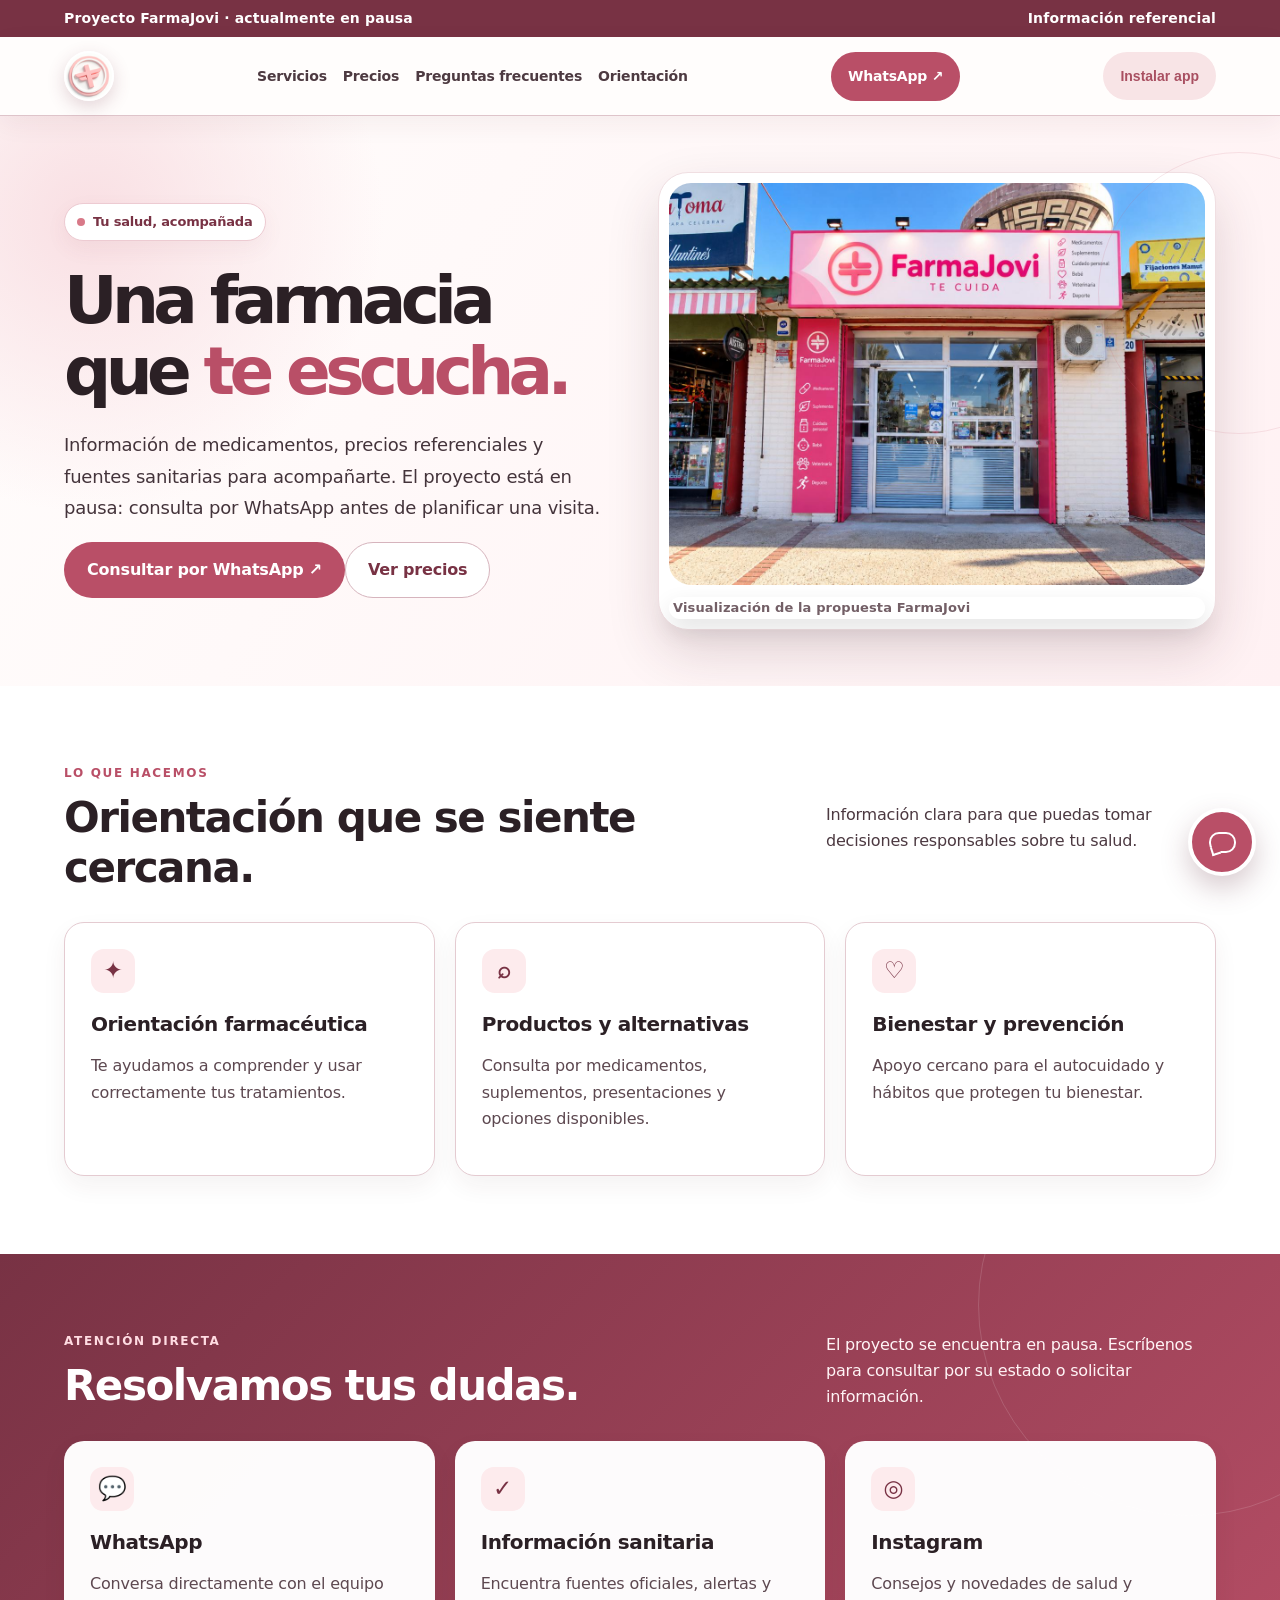
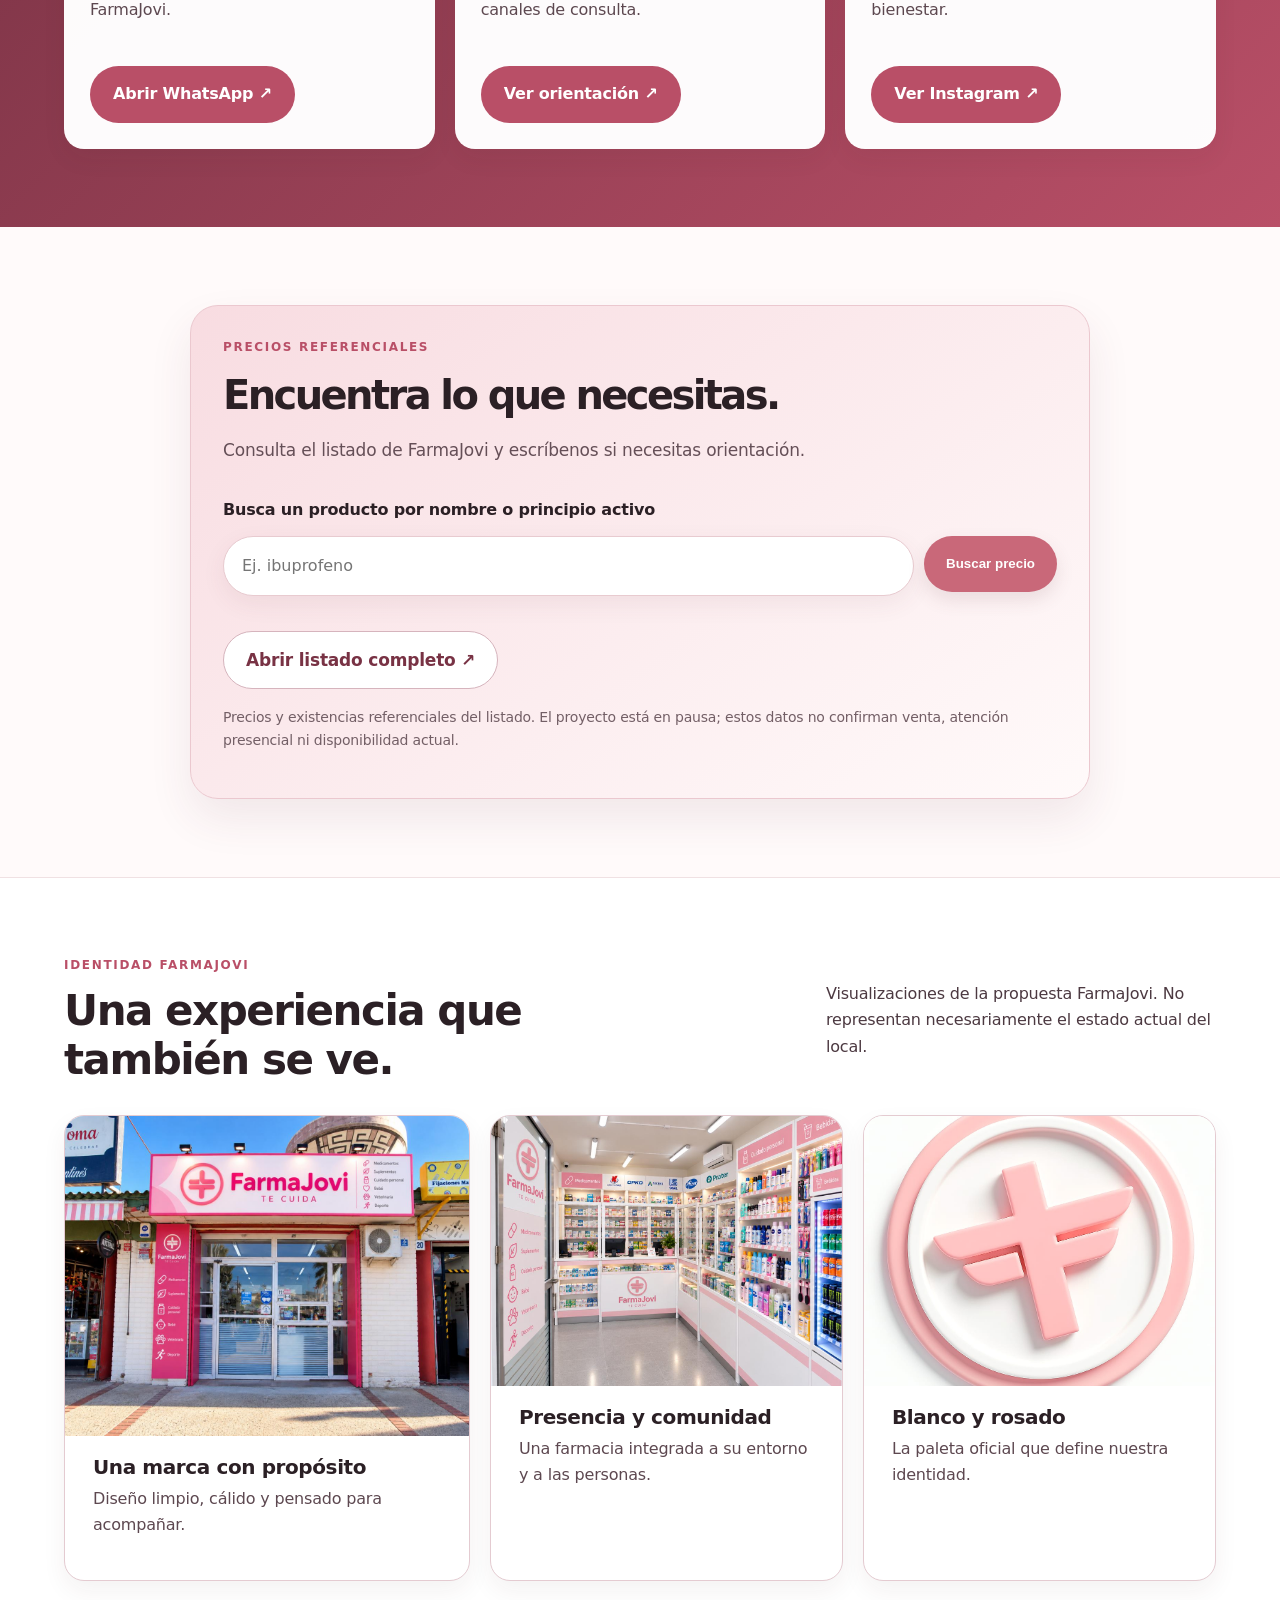
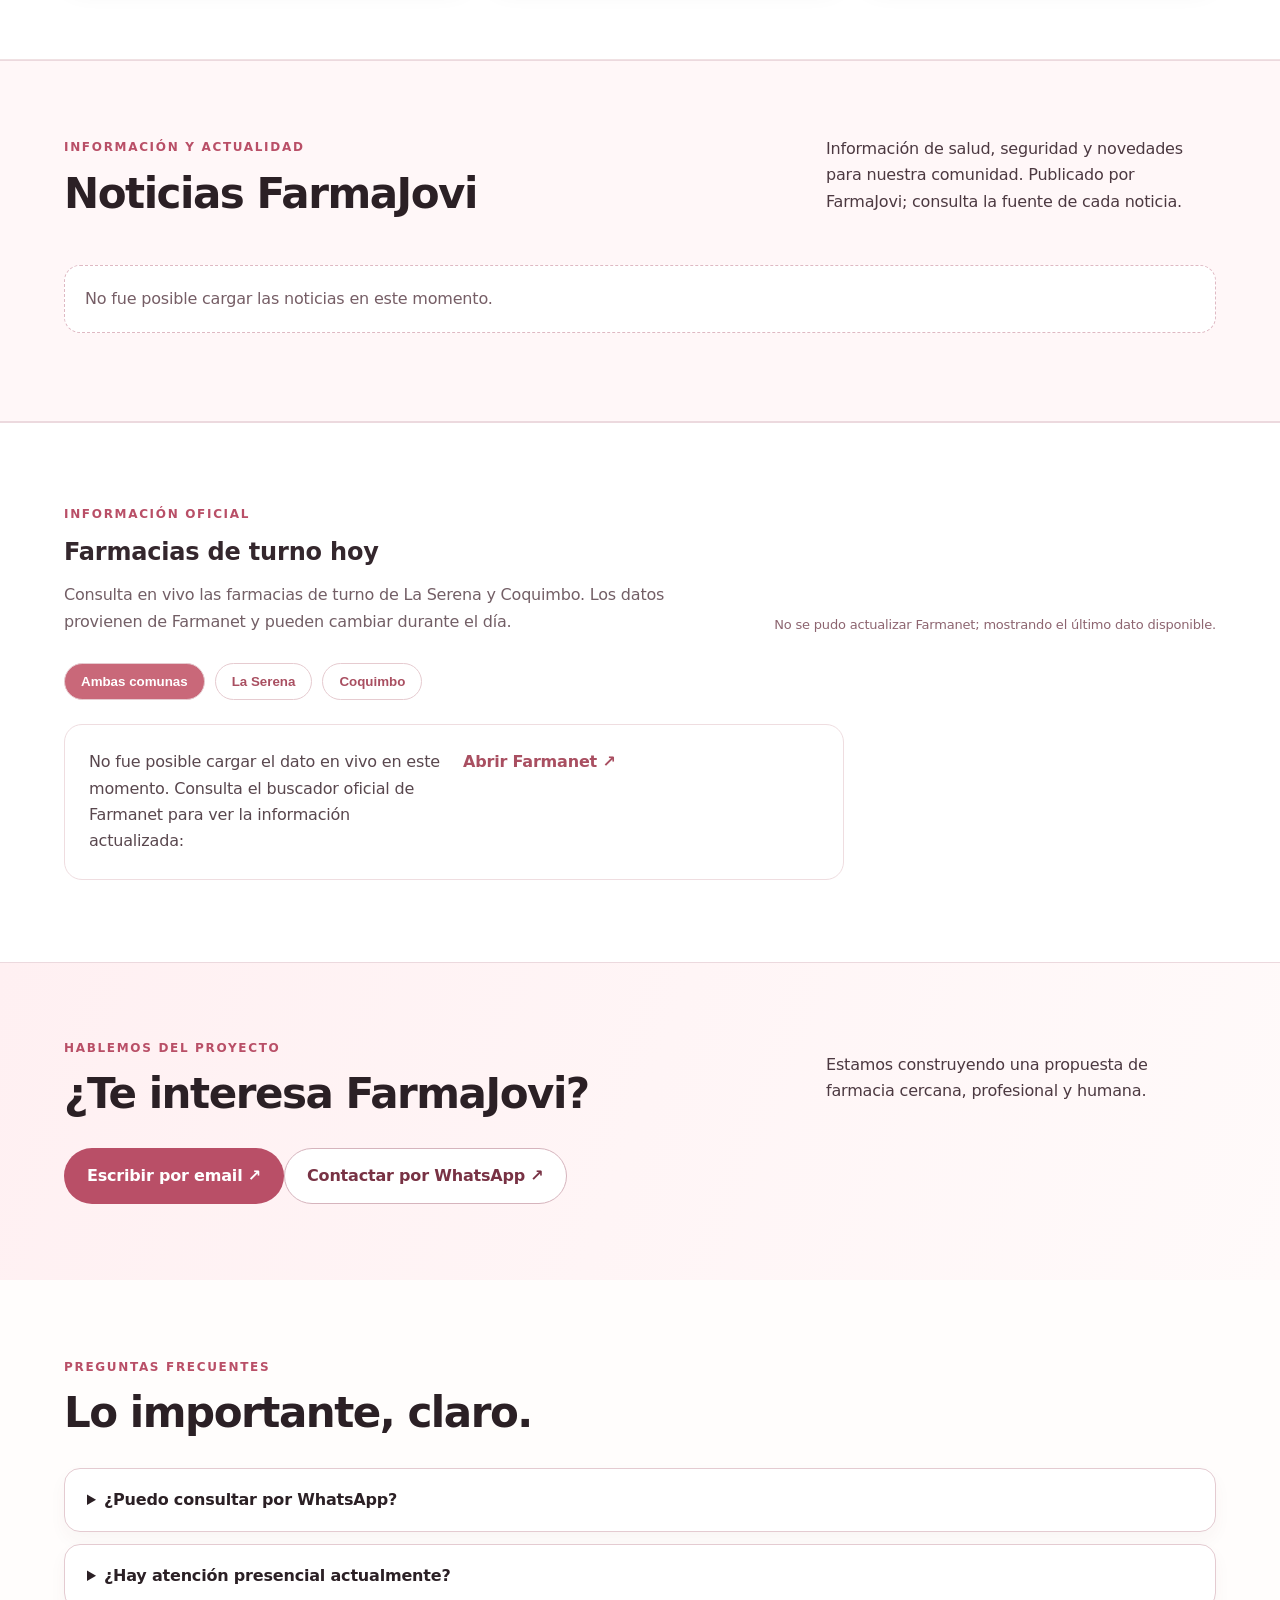
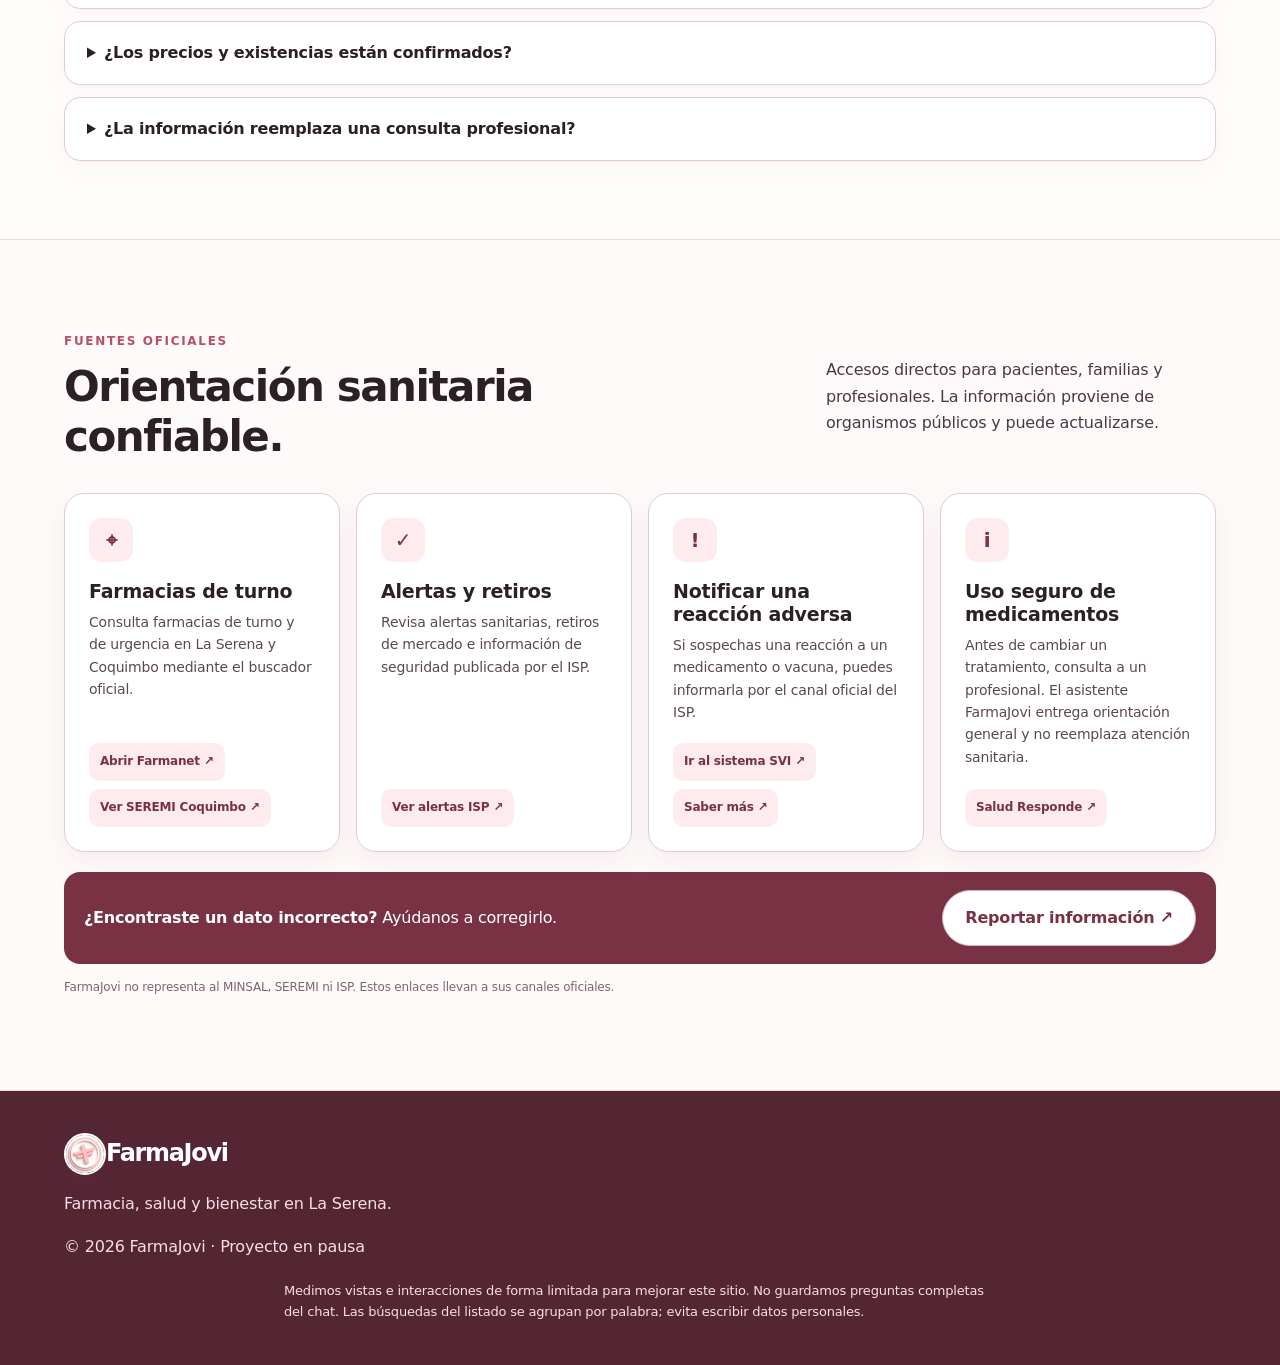
==== commit f4248246: "Improve FarmaJovi layout, unified prices, news permalinks and measured usage dashboard" ====
--- a/index.html
+++ b/index.html
@@ -1,6 +1,6 @@
 <!doctype html>
 <html lang="es">
-<head><meta charset="utf-8"><meta name="viewport" content="width=device-width, initial-scale=1"><meta name="google-site-verification" content="CnthCSTjtT71YuMdhmVOY5mIWvfYKcDNqhYI2BI1tfM"><link rel="manifest" href="manifest.webmanifest?v=8"><meta name="mobile-web-app-capable" content="yes"><meta name="apple-mobile-web-app-capable" content="yes"><meta name="apple-mobile-web-app-status-bar-style" content="default"><meta name="apple-mobile-web-app-title" content="FarmaJovi"><link rel="icon" type="image/png" sizes="512x512" href="farmajovi-icon.png"><link rel="apple-touch-icon" href="farmajovi-icon.png"><title>FarmaJovi | Tu farmacia cercana en La Serena</title><meta name="description" content="FarmaJovi: atención farmacéutica cercana y profesional en La Serena. Consulta productos, precios y disponibilidad por WhatsApp."><meta name="theme-color" content="#d87988"><link rel="icon" type="image/png" href="logo-farmajovi-header.jpg?v=20261015-2"><style>:root{--ink:#3b3034;--muted:#735f66;--teal:#d87988;--teal2:#b35d6e;--mint:#f8e4e6;--coral:#f3a2aa;--cream:#fffaf5;--line:#ead9dd;--white:#fff;--shadow:0 22px 60px #3b303418}*{box-sizing:border-box}html{scroll-behavior:smooth}body{margin:0;background:var(--cream);color:var(--ink);font:16px/1.6 Inter,ui-sans-serif,system-ui,-apple-system,Segoe UI,sans-serif}a{color:inherit;text-decoration:none}.wrap{max-width:1160px;margin:auto;padding:0 24px}.top{background:var(--teal2);color:#fff5f5;font-size:14px}.top .wrap{display:flex;justify-content:space-between;gap:16px;padding:9px 24px}.nav{position:sticky;top:0;z-index:10;background:#fffaf5eF;backdrop-filter:blur(16px);border-bottom:1px solid var(--line)}.navin{height:76px;display:flex;align-items:center;justify-content:space-between;gap:24px}.brand{display:flex;align-items:center;gap:12px;font-weight:800;font-size:22px;letter-spacing:-.04em}.brand img{width:42px;height:42px;border-radius:50%;object-fit:cover}.links{display:flex;align-items:center;gap:24px;color:var(--muted);font-size:14px;font-weight:650}.links a:hover{color:var(--teal)}.btn{display:inline-flex;align-items:center;justify-content:center;gap:9px;border:1px solid transparent;border-radius:999px;padding:13px 20px;font-weight:750;cursor:pointer;transition:.2s}.btn:hover{transform:translateY(-2px);box-shadow:0 12px 24px #b35d6e1f}.primary{background:var(--teal);color:white}.soft{background:var(--mint);color:var(--teal2)}.outline{border-color:var(--line);background:#fff;color:var(--teal2)}.hero{padding:70px 0 58px;overflow:hidden;background:radial-gradient(circle at 80% 18%,#f8caca 0,transparent 29%),linear-gradient(135deg,#fffaf5 30%,#fff5f5)}.heroGrid{display:grid;grid-template-columns:1.04fr .96fr;gap:58px;align-items:center}.eyebrow{display:inline-flex;align-items:center;gap:8px;background:var(--mint);color:var(--teal2);padding:7px 12px;border-radius:99px;font-size:13px;font-weight:800}.dot{width:8px;height:8px;background:#d87988;border-radius:50%}.hero h1{font-size:clamp(42px,6vw,76px);line-height:1.02;letter-spacing:-.075em;margin:20px 0 18px;max-width:690px}. .pauseCard{min-height:390px;border-radius:34px;padding:48px;background:linear-gradient(145deg,#fff,#f9d7d7);border:1px solid #f0c4c6;box-shadow:var(--shadow);display:flex;flex-direction:column;justify-content:center}.pauseIcon{width:64px;height:64px;border-radius:20px;background:#fff;color:#d7747f;display:grid;place-items:center;font-size:34px;margin-bottom:25px}.pauseCard b{font-size:30px;letter-spacing:-.05em;color:var(--teal2)}.pauseCard p{color:var(--muted);font-size:17px}.pauseCard span{color:#b55e6b;font-weight:700} .heroVisual img{display:block;width:100%;height:390px;object-fit:cover;border-radius:34px;box-shadow:0 22px 60px #3b303425}.heroVisual .photoCaption{display:block;margin-top:-58px;position:relative;margin-left:22px;color:#fff;background:#3b3034dd;padding:12px 16px;border-radius:14px;width:max-content;max-width:80%;font-weight:700}.sectionHead p,.card p,.hero p,.pricePanel p,.info p{color:#4b3f44}.feature{background:#c66b7d;color:#fff}.feature .sectionHead p,.feature .card p{color:#fff0f1}.feature .card{background:#b85d70;border-color:#ffffff40}.footer{background:#8f4a5a;color:#fff0f1}.foot p{color:#ffe5e8}.messages{background:#fff8f8}/* Refinamiento editorial FarmaJovi */body{background:#fffaf9;letter-spacing:-.012em}.wrap{max-width:1200px}.nav{background:rgba(255,250,249,.94);border-bottom:1px solid #ecd9dc}.navin{height:82px}.brand{font-size:24px;letter-spacing:-.055em}.brand img{width:46px;height:46px}.links{gap:30px;color:#4e3e43;font-weight:750}.links a{position:relative}.links a:after{content:'';position:absolute;left:0;right:0;bottom:-8px;height:2px;background:#d87988;transform:scaleX(0);transition:.2s}.links a:hover:after{transform:scaleX(1)}.btn{padding:14px 22px;box-shadow:none}.primary{background:#c96879}.hero{padding:86px 0 82px;background:radial-gradient(circle at 82% 12%,#f6d1d5 0,transparent 25%),linear-gradient(135deg,#fffdfc 15%,#fff3f4)}.heroGrid{grid-template-columns:1fr .92fr;gap:72px}.hero h1{font-size:clamp(48px,6.2vw,78px);max-width:670px}.hero p{font-size:18px;line-height:1.75;max-width:540px}.heroVisual{padding:12px;background:#fff;border-radius:36px;box-shadow:0 28px 70px #6a3f4720}.heroVisual img{height:480px;border-radius:26px;object-position:center;box-shadow:none}.heroVisual .photoCaption{margin:-72px 18px 18px;background:rgba(55,39,43,.92);border-radius:12px;padding:14px 18px;font-size:14px;letter-spacing:.01em}.sectionHead{margin-bottom:40px}.sectionHead h2{max-width:640px}.sectionHead p{font-size:17px;line-height:1.7}.cards{gap:20px}.card{border:1px solid #eedfe1;border-radius:18px;padding:28px;background:#fff;box-shadow:0 12px 30px #6a3f470b}.card h3{font-size:20px;letter-spacing:-.035em}.card p{line-height:1.7}.icon{border-radius:12px;background:#f9e3e5;color:#a94e60}#servicios{padding:100px 0 92px}.feature{background:linear-gradient(135deg,#b7596d,#d67d8c)}.feature .card{border-color:rgba(255,255,255,.28);box-shadow:none}.feature .icon{background:#fff1f2;color:#ab5062}.feature .soft{background:#fff;color:#a54d5e}.pricePanel{gap:24px}.pricePanel .mainCard{padding:48px;background:linear-gradient(145deg,#f6d6d9,#fffafa);border:1px solid #edc9ce;box-shadow:0 16px 38px #6a3f4710}.info .card{border-radius:16px}.info .icon{border-radius:10px}#galeria{padding:104px 0;background:#fff;border-top:1px solid #f0e2e3;border-bottom:1px solid #f0e2e3}#galeria .cards{grid-template-columns:1.25fr .875fr .875fr;gap:18px}#galeria .card{padding:0;overflow:hidden;border-radius:18px;display:flex;flex-direction:column;min-height:390px}#galeria .card img{width:100%!important;height:250px!important;object-fit:cover!important;border-radius:0!important;margin:0!important;display:block}#galeria .card:first-child img{height:320px!important}#galeria .card h3,#galeria .card p{padding-left:24px;padding-right:24px}#galeria .card h3{margin-top:22px;margin-bottom:8px}#galeria .card p{padding-bottom:25px}#contacto{padding:92px 0!important;background:linear-gradient(90deg,#fff2f3,#fffafa)!important}#contacto .actions{margin-top:28px}.faq details{border-color:#ebdddf;border-radius:14px;padding:20px 22px}.faq summary{font-size:16px}.footer{padding:54px 0;background:#7f4351}.chatbox{border-radius:18px;box-shadow:0 24px 62px #4f28322b}.chatHead{background:#a85061}.chatBtn{background:#d87988}.messages{background:#fffaf9}@media(max-width:800px){.hero{padding:50px 0 58px}.heroGrid{gap:40px}.heroVisual img{height:360px}#galeria .cards{grid-template-columns:1fr}#galeria .card,#galeria .card:first-child{min-height:0}#galeria .card img,#galeria .card:first-child img{height:240px!important}.navin{height:74px}}</style><style>.chat{position:fixed!important;right:22px;bottom:22px;z-index:50}.chatbox{display:none!important}.chatbox.open{display:block!important}</style><style>:root{--ink:#34272d;--muted:#735f66;--teal:#c96879;--teal2:#a94f61;--mint:#f8e4e6;--line:#ead9dd;--cream:#fffafa}body{background:#fffafa;color:var(--ink);font-family:Inter,ui-sans-serif,system-ui,-apple-system,"Segoe UI",sans-serif}.top{background:#a94f61}.nav{background:rgba(255,250,250,.96);border-color:#ead9dd}.links{color:#513e45}.links a:hover{color:#c96879}.brand img{box-shadow:0 4px 12px #a94f6124}.hero{padding:76px 0 86px;background:linear-gradient(135deg,#fffafa 0%,#fff0f2 100%)}.heroGrid{gap:64px}.hero h1{color:#34272d}.hero h1 span{color:#c96879}.heroVisual{padding:9px;background:#fff;border:1px solid #f0dfe2;border-radius:28px;box-shadow:0 20px 55px #7a3f4d1c}.heroVisual img{height:440px;border-radius:20px;object-position:center}.heroVisual .photoCaption{margin:-64px 16px 16px;background:#34272de8;border-radius:12px}#servicios,#precios,#faq{padding:92px 0}#servicios{background:#fff}.sectionHead{margin-bottom:34px}.sectionHead h2{color:#34272d}.cards{gap:18px}.card{border-color:#efdee1;background:#fff;border-radius:18px;box-shadow:0 12px 30px #6f3d480d}.card:hover{transform:translateY(-4px);box-shadow:0 20px 38px #6f3d4817}.icon{background:#fae8ea;color:#ad5364;border-radius:12px}.feature{background:linear-gradient(135deg,#a94f61,#ce7382);padding:92px 0}.feature .card{background:#fff;color:#34272d;border:0}.feature .card p{color:#735f66}.feature .icon{background:#fae8ea}.feature .soft{background:#c96879;color:#fff}#precios{background:#fffafa}.pricePanel .mainCard{border-radius:24px;box-shadow:0 18px 42px #7a3f4d12}.info .card{box-shadow:none}.info .card:hover{box-shadow:0 12px 26px #6f3d4810}#buscador-fijo{padding:78px 24px!important;background:linear-gradient(135deg,#fff0f2,#fffafa)!important;border-top:1px solid #f1dfe2;border-bottom:1px solid #f1dfe2}#buscador-fijo>div{max-width:820px!important}#buscador-fijo h2{color:#34272d;font-size:clamp(36px,5vw,58px)!important;letter-spacing:-.055em}#buscador-fijo input{height:56px;min-width:320px!important;border:1px solid #e8cbd0!important;outline:0;box-shadow:0 8px 24px #6a3f4712}#buscador-fijo input:focus{border-color:#c96879!important;box-shadow:0 0 0 4px #c9687920}#buscarPrecioFijo{height:56px;background:#c96879!important;box-shadow:0 8px 18px #6a3f4720}#resultadoPrecioFijo{color:#4f3a41}#galeria{padding:96px 0;background:#fff;border-color:#f0e1e3}#galeria .card{min-height:390px}#galeria .card img{object-position:center}#contacto{padding:92px 0!important;background:linear-gradient(135deg,#fff1f3,#fffafa)!important}.footer{background:#713c4a;padding:54px 0}.chat{position:fixed!important;right:22px!important;bottom:22px!important;z-index:100!important;display:flex;flex-direction:column;align-items:flex-end;gap:12px}.chatBtn{width:60px;height:60px;border-radius:50%;border:3px solid #fff;background:#c96879!important;color:#fff;font-size:0;display:grid;place-items:center;box-shadow:0 14px 30px #6a3f4730;transition:.2s}.chatBtn::before{content:'✦';font-size:22px;font-weight:800}.chatBtn:hover{transform:translateY(-3px);box-shadow:0 18px 34px #6a3f4740}.chatbox{width:min(370px,calc(100vw - 32px));border:1px solid #efdde0;border-radius:20px;overflow:hidden;background:#fff;box-shadow:0 22px 55px #4f28322b}.chatHead{padding:17px 20px;background:#fff0f2!important;color:#713c4a}.chatHead strong{display:block;font-size:16px}.chatHead small{display:block;margin-top:3px;color:#8d6570}.messages{max-height:280px;padding:16px;background:#fffafa!important}.msg{margin:7px 0;padding:10px 12px;border-radius:12px;background:#fff;border:1px solid #f0e1e3;color:#493940}.chatForm{padding:10px;border-top:1px solid #f0e1e3;background:#fff}.chatForm input{border:1px solid #e5ccd1!important;border-radius:999px;outline:0}.chatForm input:focus{border-color:#c96879!important}.chatForm button{background:#c96879!important;border-radius:50%;width:40px;height:40px}.chatbox{display:none!important}.chatbox.open{display:block!important}@media(max-width:800px){.hero{padding:54px 0 60px}.heroGrid{gap:38px}.heroVisual img{height:350px}.sectionHead{display:block}.sectionHead p{margin-top:18px}#buscador-fijo input{min-width:0!important;width:100%}#buscador-fijo button{width:100%}.chat{right:16px!important;bottom:16px!important}}</style><style>
+<head><meta charset="utf-8"><meta name="viewport" content="width=device-width, initial-scale=1"><meta name="google-site-verification" content="CnthCSTjtT71YuMdhmVOY5mIWvfYKcDNqhYI2BI1tfM"><link rel="manifest" href="manifest.webmanifest?v=9"><meta name="mobile-web-app-capable" content="yes"><meta name="apple-mobile-web-app-capable" content="yes"><meta name="apple-mobile-web-app-status-bar-style" content="default"><meta name="apple-mobile-web-app-title" content="FarmaJovi"><link rel="icon" type="image/png" sizes="512x512" href="farmajovi-install-512.png"><link rel="apple-touch-icon" href="farmajovi-install-512.png"><title>FarmaJovi | Tu farmacia cercana en La Serena</title><meta name="description" content="FarmaJovi: atención farmacéutica cercana y profesional en La Serena. Consulta productos, precios y disponibilidad por WhatsApp."><meta name="theme-color" content="#d87988"><style>:root{--ink:#3b3034;--muted:#735f66;--teal:#d87988;--teal2:#b35d6e;--mint:#f8e4e6;--coral:#f3a2aa;--cream:#fffaf5;--line:#ead9dd;--white:#fff;--shadow:0 22px 60px #3b303418}*{box-sizing:border-box}html{scroll-behavior:smooth}body{margin:0;background:var(--cream);color:var(--ink);font:16px/1.6 Inter,ui-sans-serif,system-ui,-apple-system,Segoe UI,sans-serif}a{color:inherit;text-decoration:none}.wrap{max-width:1160px;margin:auto;padding:0 24px}.top{background:var(--teal2);color:#fff5f5;font-size:14px}.top .wrap{display:flex;justify-content:space-between;gap:16px;padding:9px 24px}.nav{position:sticky;top:0;z-index:10;background:#fffaf5eF;backdrop-filter:blur(16px);border-bottom:1px solid var(--line)}.navin{height:76px;display:flex;align-items:center;justify-content:space-between;gap:24px}.brand{display:flex;align-items:center;gap:12px;font-weight:800;font-size:22px;letter-spacing:-.04em}.brand img{width:42px;height:42px;border-radius:50%;object-fit:cover}.links{display:flex;align-items:center;gap:24px;color:var(--muted);font-size:14px;font-weight:650}.links a:hover{color:var(--teal)}.btn{display:inline-flex;align-items:center;justify-content:center;gap:9px;border:1px solid transparent;border-radius:999px;padding:13px 20px;font-weight:750;cursor:pointer;transition:.2s}.btn:hover{transform:translateY(-2px);box-shadow:0 12px 24px #b35d6e1f}.primary{background:var(--teal);color:white}.soft{background:var(--mint);color:var(--teal2)}.outline{border-color:var(--line);background:#fff;color:var(--teal2)}.hero{padding:70px 0 58px;overflow:hidden;background:radial-gradient(circle at 80% 18%,#f8caca 0,transparent 29%),linear-gradient(135deg,#fffaf5 30%,#fff5f5)}.heroGrid{display:grid;grid-template-columns:1.04fr .96fr;gap:58px;align-items:center}.eyebrow{display:inline-flex;align-items:center;gap:8px;background:var(--mint);color:var(--teal2);padding:7px 12px;border-radius:99px;font-size:13px;font-weight:800}.dot{width:8px;height:8px;background:#d87988;border-radius:50%}.hero h1{font-size:clamp(42px,6vw,76px);line-height:1.02;letter-spacing:-.075em;margin:20px 0 18px;max-width:690px}. .pauseCard{min-height:390px;border-radius:34px;padding:48px;background:linear-gradient(145deg,#fff,#f9d7d7);border:1px solid #f0c4c6;box-shadow:var(--shadow);display:flex;flex-direction:column;justify-content:center}.pauseIcon{width:64px;height:64px;border-radius:20px;background:#fff;color:#d7747f;display:grid;place-items:center;font-size:34px;margin-bottom:25px}.pauseCard b{font-size:30px;letter-spacing:-.05em;color:var(--teal2)}.pauseCard p{color:var(--muted);font-size:17px}.pauseCard span{color:#b55e6b;font-weight:700} .heroVisual img{display:block;width:100%;height:390px;object-fit:cover;border-radius:34px;box-shadow:0 22px 60px #3b303425}.heroVisual .photoCaption{display:block;margin-top:-58px;position:relative;margin-left:22px;color:#fff;background:#3b3034dd;padding:12px 16px;border-radius:14px;width:max-content;max-width:80%;font-weight:700}.sectionHead p,.card p,.hero p,.pricePanel p,.info p{color:#4b3f44}.feature{background:#c66b7d;color:#fff}.feature .sectionHead p,.feature .card p{color:#fff0f1}.feature .card{background:#b85d70;border-color:#ffffff40}.footer{background:#8f4a5a;color:#fff0f1}.foot p{color:#ffe5e8}.messages{background:#fff8f8}/* Refinamiento editorial FarmaJovi */body{background:#fffaf9;letter-spacing:-.012em}.wrap{max-width:1200px}.nav{background:rgba(255,250,249,.94);border-bottom:1px solid #ecd9dc}.navin{height:82px}.brand{font-size:24px;letter-spacing:-.055em}.brand img{width:46px;height:46px}.links{gap:30px;color:#4e3e43;font-weight:750}.links a{position:relative}.links a:after{content:'';position:absolute;left:0;right:0;bottom:-8px;height:2px;background:#d87988;transform:scaleX(0);transition:.2s}.links a:hover:after{transform:scaleX(1)}.btn{padding:14px 22px;box-shadow:none}.primary{background:#c96879}.hero{padding:86px 0 82px;background:radial-gradient(circle at 82% 12%,#f6d1d5 0,transparent 25%),linear-gradient(135deg,#fffdfc 15%,#fff3f4)}.heroGrid{grid-template-columns:1fr .92fr;gap:72px}.hero h1{font-size:clamp(48px,6.2vw,78px);max-width:670px}.hero p{font-size:18px;line-height:1.75;max-width:540px}.heroVisual{padding:12px;background:#fff;border-radius:36px;box-shadow:0 28px 70px #6a3f4720}.heroVisual img{height:480px;border-radius:26px;object-position:center;box-shadow:none}.heroVisual .photoCaption{margin:-72px 18px 18px;background:rgba(55,39,43,.92);border-radius:12px;padding:14px 18px;font-size:14px;letter-spacing:.01em}.sectionHead{margin-bottom:40px}.sectionHead h2{max-width:640px}.sectionHead p{font-size:17px;line-height:1.7}.cards{gap:20px}.card{border:1px solid #eedfe1;border-radius:18px;padding:28px;background:#fff;box-shadow:0 12px 30px #6a3f470b}.card h3{font-size:20px;letter-spacing:-.035em}.card p{line-height:1.7}.icon{border-radius:12px;background:#f9e3e5;color:#a94e60}#servicios{padding:100px 0 92px}.feature{background:linear-gradient(135deg,#b7596d,#d67d8c)}.feature .card{border-color:rgba(255,255,255,.28);box-shadow:none}.feature .icon{background:#fff1f2;color:#ab5062}.feature .soft{background:#fff;color:#a54d5e}.pricePanel{gap:24px}.pricePanel .mainCard{padding:48px;background:linear-gradient(145deg,#f6d6d9,#fffafa);border:1px solid #edc9ce;box-shadow:0 16px 38px #6a3f4710}.info .card{border-radius:16px}.info .icon{border-radius:10px}#galeria{padding:104px 0;background:#fff;border-top:1px solid #f0e2e3;border-bottom:1px solid #f0e2e3}#galeria .cards{grid-template-columns:1.25fr .875fr .875fr;gap:18px}#galeria .card{padding:0;overflow:hidden;border-radius:18px;display:flex;flex-direction:column;min-height:390px}#galeria .card img{width:100%!important;height:250px!important;object-fit:cover!important;border-radius:0!important;margin:0!important;display:block}#galeria .card:first-child img{height:320px!important}#galeria .card h3,#galeria .card p{padding-left:24px;padding-right:24px}#galeria .card h3{margin-top:22px;margin-bottom:8px}#galeria .card p{padding-bottom:25px}#contacto{padding:92px 0!important;background:linear-gradient(90deg,#fff2f3,#fffafa)!important}#contacto .actions{margin-top:28px}.faq details{border-color:#ebdddf;border-radius:14px;padding:20px 22px}.faq summary{font-size:16px}.footer{padding:54px 0;background:#7f4351}.chatbox{border-radius:18px;box-shadow:0 24px 62px #4f28322b}.chatHead{background:#a85061}.chatBtn{background:#d87988}.messages{background:#fffaf9}@media(max-width:800px){.hero{padding:50px 0 58px}.heroGrid{gap:40px}.heroVisual img{height:360px}#galeria .cards{grid-template-columns:1fr}#galeria .card,#galeria .card:first-child{min-height:0}#galeria .card img,#galeria .card:first-child img{height:240px!important}.navin{height:74px}}</style><style>.chat{position:fixed!important;right:22px;bottom:22px;z-index:50}.chatbox{display:none!important}.chatbox.open{display:block!important}</style><style>:root{--ink:#34272d;--muted:#735f66;--teal:#c96879;--teal2:#a94f61;--mint:#f8e4e6;--line:#ead9dd;--cream:#fffafa}body{background:#fffafa;color:var(--ink);font-family:Inter,ui-sans-serif,system-ui,-apple-system,"Segoe UI",sans-serif}.top{background:#a94f61}.nav{background:rgba(255,250,250,.96);border-color:#ead9dd}.links{color:#513e45}.links a:hover{color:#c96879}.brand img{box-shadow:0 4px 12px #a94f6124}.hero{padding:76px 0 86px;background:linear-gradient(135deg,#fffafa 0%,#fff0f2 100%)}.heroGrid{gap:64px}.hero h1{color:#34272d}.hero h1 span{color:#c96879}.heroVisual{padding:9px;background:#fff;border:1px solid #f0dfe2;border-radius:28px;box-shadow:0 20px 55px #7a3f4d1c}.heroVisual img{height:440px;border-radius:20px;object-position:center}.heroVisual .photoCaption{margin:-64px 16px 16px;background:#34272de8;border-radius:12px}#servicios,#precios,#faq{padding:92px 0}#servicios{background:#fff}.sectionHead{margin-bottom:34px}.sectionHead h2{color:#34272d}.cards{gap:18px}.card{border-color:#efdee1;background:#fff;border-radius:18px;box-shadow:0 12px 30px #6f3d480d}.card:hover{transform:translateY(-4px);box-shadow:0 20px 38px #6f3d4817}.icon{background:#fae8ea;color:#ad5364;border-radius:12px}.feature{background:linear-gradient(135deg,#a94f61,#ce7382);padding:92px 0}.feature .card{background:#fff;color:#34272d;border:0}.feature .card p{color:#735f66}.feature .icon{background:#fae8ea}.feature .soft{background:#c96879;color:#fff}#precios{background:#fffafa}.pricePanel .mainCard{border-radius:24px;box-shadow:0 18px 42px #7a3f4d12}.info .card{box-shadow:none}.info .card:hover{box-shadow:0 12px 26px #6f3d4810}#buscador-fijo{padding:78px 24px!important;background:linear-gradient(135deg,#fff0f2,#fffafa)!important;border-top:1px solid #f1dfe2;border-bottom:1px solid #f1dfe2}#buscador-fijo>div{max-width:820px!important}#buscador-fijo h2{color:#34272d;font-size:clamp(36px,5vw,58px)!important;letter-spacing:-.055em}#buscador-fijo input{height:56px;min-width:320px!important;border:1px solid #e8cbd0!important;outline:0;box-shadow:0 8px 24px #6a3f4712}#buscador-fijo input:focus{border-color:#c96879!important;box-shadow:0 0 0 4px #c9687920}#buscarPrecioFijo{height:56px;background:#c96879!important;box-shadow:0 8px 18px #6a3f4720}#resultadoPrecioFijo{color:#4f3a41}#galeria{padding:96px 0;background:#fff;border-color:#f0e1e3}#galeria .card{min-height:390px}#galeria .card img{object-position:center}#contacto{padding:92px 0!important;background:linear-gradient(135deg,#fff1f3,#fffafa)!important}.footer{background:#713c4a;padding:54px 0}.chat{position:fixed!important;right:22px!important;bottom:22px!important;z-index:100!important;display:flex;flex-direction:column;align-items:flex-end;gap:12px}.chatBtn{width:60px;height:60px;border-radius:50%;border:3px solid #fff;background:#c96879!important;color:#fff;font-size:0;display:grid;place-items:center;box-shadow:0 14px 30px #6a3f4730;transition:.2s}.chatBtn::before{content:'✦';font-size:22px;font-weight:800}.chatBtn:hover{transform:translateY(-3px);box-shadow:0 18px 34px #6a3f4740}.chatbox{width:min(370px,calc(100vw - 32px));border:1px solid #efdde0;border-radius:20px;overflow:hidden;background:#fff;box-shadow:0 22px 55px #4f28322b}.chatHead{padding:17px 20px;background:#fff0f2!important;color:#713c4a}.chatHead strong{display:block;font-size:16px}.chatHead small{display:block;margin-top:3px;color:#8d6570}.messages{max-height:280px;padding:16px;background:#fffafa!important}.msg{margin:7px 0;padding:10px 12px;border-radius:12px;background:#fff;border:1px solid #f0e1e3;color:#493940}.chatForm{padding:10px;border-top:1px solid #f0e1e3;background:#fff}.chatForm input{border:1px solid #e5ccd1!important;border-radius:999px;outline:0}.chatForm input:focus{border-color:#c96879!important}.chatForm button{background:#c96879!important;border-radius:50%;width:40px;height:40px}.chatbox{display:none!important}.chatbox.open{display:block!important}@media(max-width:800px){.hero{padding:54px 0 60px}.heroGrid{gap:38px}.heroVisual img{height:350px}.sectionHead{display:block}.sectionHead p{margin-top:18px}#buscador-fijo input{min-width:0!important;width:100%}#buscador-fijo button{width:100%}.chat{right:16px!important;bottom:16px!important}}</style><style>
 /* Orientación sanitaria confiable: enlaces oficiales y participación ciudadana */
 #orientacion{padding:92px 0!important;background:#fffafa!important;border-top:1px solid #ecd9de;border-bottom:1px solid #ecd9de}
 #orientacion .sectionHead{margin-bottom:32px!important}
@@ -36,24 +36,24 @@
  .chat{right:12px!important;bottom:12px!important;left:12px!important;align-items:flex-end!important}.chatbox{width:min(100%,500px)!important;height:min(78vh,680px)!important;max-height:calc(100vh - 24px)!important}.messages{min-width:0!important;overflow-x:auto!important}.messages table{min-width:520px!important}.chatForm{width:100%!important}.chatForm input{min-width:0!important;width:100%!important}
 }
 @media(max-width:380px){.links{gap:7px!important}.links a{font-size:11px!important}.nav .primary{font-size:11px!important;padding:9px 10px!important}.hero h1{font-size:44px!important}.chatbox{height:calc(100vh - 18px)!important}.messages table{min-width:480px!important}}
-</style><style id="farmajovi-logo-fit">.brand img{object-fit:contain!important;object-position:center!important;display:block!important;aspect-ratio:1/1;flex-shrink:0;clip-path:none!important;transform:none!important}</style></head>
+</style><style id="farmajovi-logo-fit">.brand img{object-fit:contain!important;object-position:center!important;display:block!important;aspect-ratio:1/1;flex-shrink:0;clip-path:none!important;transform:none!important}</style><link rel="canonical" href="https://farmaciafarmajovi-max.github.io/FarmaJovi/"><meta property="og:title" content="FarmaJovi | Información y orientación en La Serena"><meta property="og:description" content="Precios referenciales, noticias y fuentes sanitarias para nuestra comunidad."><meta property="og:url" content="https://farmaciafarmajovi-max.github.io/FarmaJovi/"><meta property="og:type" content="website"></head>
 <body>
 <div class="top"><div class="wrap"><span>Proyecto FarmaJovi · actualmente en pausa</span><span>Información referencial</span></div></div>
 <header class="nav"><div class="wrap navin"><a class="brand" href="#inicio"><img src="logo-farmajovi-header.jpg?v=20261015-2" alt="Logo FarmaJovi"><span>Farma<span style="color:var(--teal)">Jovi</span></span></a><nav class="links" aria-label="Navegación"><a href="#servicios">Servicios</a><a href="#precios">Precios</a><a href="#faq">Preguntas frecuentes</a><a href="#orientacion">Orientación</a></nav><a class="btn primary" href="https://wa.me/56942748056?text=Hola%20FarmaJovi,%20quisiera%20hacer%20una%20consulta" target="_blank" rel="noopener">WhatsApp ↗</a></div></header>
-<main id="inicio"><section class="hero"><div class="wrap heroGrid"><div><span class="eyebrow"><i class="dot"></i> Tu salud, acompañada</span><h1>Una farmacia que <span>te escucha.</span></h1><p>Medicamentos, suplementos y orientación farmacéutica con la cercanía que necesitas para cuidar de ti y de los tuyos.</p><div class="actions"><a class="btn primary" href="https://wa.me/56942748056?text=Hola%20FarmaJovi,%20quisiera%20consultar%20por%20un%20producto" target="_blank" rel="noopener">Consultar por WhatsApp ↗</a><a class="btn outline" href="https://farmaciafarmajovi-max.github.io/LISTADO-PRECIOS-FARMAJOVI/" target="_blank" rel="noopener">Ver precios</a></div></div><div class="heroVisual"><img src="WhatsApp%20Image%202025-08-06%20at%2022.54.05%20(2).jpeg" alt="Fachada del proyecto FarmaJovi"><span class="photoCaption">Un proyecto cercano, profesional y humano</span></div></div></section>
+<main id="inicio"><section class="hero"><div class="wrap heroGrid"><div><span class="eyebrow"><i class="dot"></i> Tu salud, acompañada</span><h1>Una farmacia que <span>te escucha.</span></h1><p>Información de medicamentos, precios referenciales y fuentes sanitarias para acompañarte. El proyecto está en pausa: consulta por WhatsApp antes de planificar una visita.</p><div class="actions"><a class="btn primary" href="https://wa.me/56942748056?text=Hola%20FarmaJovi,%20quisiera%20consultar%20por%20un%20producto" target="_blank" rel="noopener">Consultar por WhatsApp ↗</a><a class="btn outline" href="#precios">Ver precios</a></div></div><div class="heroVisual"><img src="WhatsApp%20Image%202025-08-06%20at%2022.54.05%20(2).jpeg" alt="Fachada del proyecto FarmaJovi"><span class="photoCaption">Visualización de la propuesta FarmaJovi</span></div></div></section>
 <section id="servicios"><div class="wrap"><div class="sectionHead"><div><div class="kicker">Lo que hacemos</div><h2>Orientación que se siente cercana.</h2></div><p>Información clara para que puedas tomar decisiones responsables sobre tu salud.</p></div><div class="cards"><article class="card"><div class="icon">✦</div><h3>Orientación farmacéutica</h3><p>Te ayudamos a comprender y usar correctamente tus tratamientos.</p></article><article class="card"><div class="icon">⌕</div><h3>Productos y alternativas</h3><p>Consulta por medicamentos, suplementos, presentaciones y opciones disponibles.</p></article><article class="card"><div class="icon">♡</div><h3>Bienestar y prevención</h3><p>Apoyo cercano para el autocuidado y hábitos que protegen tu bienestar.</p></article></div></div></section>
-<section class="feature"><div class="wrap"><div class="sectionHead"><div><div class="kicker">Atención directa</div><h2>Resolvamos tus dudas.</h2></div><p>Escríbenos antes de venir y confirma disponibilidad, precio o alternativas.</p></div><div class="cards"><article class="card"><div class="icon">💬</div><h3>WhatsApp</h3><p>Conversa directamente con el equipo FarmaJovi.</p><br><a class="btn soft" href="https://wa.me/56942748056" target="_blank" rel="noopener">Abrir WhatsApp ↗</a></article><article class="card"><div class="icon">▦</div><h3>Listado de precios</h3><p>Busca por nombre, principio activo, dosis o laboratorio.</p><br><a class="btn soft" href="https://farmaciafarmajovi-max.github.io/LISTADO-PRECIOS-FARMAJOVI/" target="_blank" rel="noopener">Consultar listado ↗</a></article><article class="card"><div class="icon">◎</div><h3>Instagram</h3><p>Consejos y novedades de salud y bienestar.</p><br><a class="btn soft" href="https://www.instagram.com/farmajovi/" target="_blank" rel="noopener">Ver Instagram ↗</a></article></div></div></section>
-<section id="precios"><div class="wrap pricePanel"><div class="mainCard"><div class="kicker">Encuentra lo que necesitas</div><h2>Precios claros, decisiones informadas.</h2><p>Accede al listado referencial de FarmaJovi y, si no encuentras un producto, escríbenos para orientarte.</p><a class="btn primary" href="https://farmaciafarmajovi-max.github.io/LISTADO-PRECIOS-FARMAJOVI/" target="_blank" rel="noopener">Abrir listado de precios ↗</a></div><div class="info"><div class="card"><div class="icon">✓</div><div><h3>Consulta por disponibilidad</h3><p>El stock puede cambiar. Confírmalo directamente con nosotros.</p></div></div><div class="card"><div class="icon">▣</div><div><h3>Alternativas y bioequivalentes</h3><p>Te orientamos sobre presentaciones registradas en el listado.</p></div></div><div class="card"><div class="icon">!</div><div><h3>Uso responsable</h3><p>La información no reemplaza una indicación médica.</p></div></div></div></div></section>
-
-
-
-
-
-
-
-
-<section id="buscador-fijo" style="padding:58px 24px;background:#fff0f1;text-align:center"><div style="max-width:780px;margin:auto"><b style="color:#a85061">PRECIOS FARMAJOVI</b><h2 style="margin:8px 0;font-size:34px">Busca tu producto</h2><p>Consulta precio y stock registrado, directamente desde el listado.</p><div style="display:flex;gap:10px;justify-content:center;flex-wrap:wrap"><input id="precioInputFijo" type="text" autocomplete="off" spellcheck="false" aria-label="Buscar precio directamente" placeholder="Ej. ibuprofeno" style="padding:14px 18px;border:1px solid #e5bfc5;border-radius:999px;min-width:260px;font:inherit;background:#fff;color:#3b3034"><button type="button" id="buscarPrecioFijo" style="border:0;border-radius:999px;padding:14px 22px;background:#c96879;color:white;font-weight:700;cursor:pointer">Buscar precio</button></div><p id="resultadoPrecioFijo" aria-live="polite" style="margin:18px auto 0;max-width:680px;font-weight:600"></p></div></section><section id="galeria"><div class="wrap"><div class="sectionHead"><div><div class="kicker">Identidad FarmaJovi</div><h2>Una experiencia que también se ve.</h2></div><p>Imágenes del proyecto y de la visión que estamos construyendo.</p></div><div class="cards"><article class="card"><img src="WhatsApp Image 2025-08-06 at 22.54.05 (1).jpeg" alt="Identidad visual FarmaJovi" style="width:100%;height:220px;object-fit:cover;border-radius:16px;margin-bottom:18px"><h3>Una marca con propósito</h3><p>Diseño limpio, cálido y pensado para acompañar.</p></article><article class="card"><img src="WhatsApp Image 2025-08-06 at 22.54.05.jpeg" alt="Espacio del proyecto FarmaJovi" style="width:100%;height:220px;object-fit:cover;border-radius:16px;margin-bottom:18px"><h3>Presencia y comunidad</h3><p>Una farmacia integrada a su entorno y a las personas.</p></article><article class="card"><img src="WhatsApp Image 2025-08-26 at 00.40.58.jpeg" alt="Logo FarmaJovi" style="width:100%;height:220px;object-fit:cover;border-radius:16px;margin-bottom:18px"><h3>Blanco y rosado</h3><p>La paleta oficial que define nuestra identidad.</p></article></div></div></section><section id="contacto" style="background:#fff0f1"><div class="wrap"><div class="sectionHead"><div><div class="kicker">Hablemos del proyecto</div><h2>¿Te interesa FarmaJovi?</h2></div><p>Estamos construyendo una propuesta de farmacia cercana, profesional y humana.</p></div><div class="actions"><a class="btn primary" href="mailto:farmacia.farmajovi@gmail.com?subject=Interés%20en%20el%20proyecto%20FarmaJovi">Escribir por email ↗</a><a class="btn outline" href="https://wa.me/56942748056?text=Hola%20FarmaJovi,%20me%20interesa%20el%20proyecto" target="_blank" rel="noopener">Contactar por WhatsApp ↗</a></div></div></section><section id="faq"><div class="wrap"><div class="sectionHead"><div><div class="kicker">Preguntas frecuentes</div><h2>Lo importante, claro.</h2></div></div><div class="faq"><details><summary>¿Puedo consultar por WhatsApp?</summary><p>Sí. Puedes escribirnos para orientación, productos, precios y disponibilidad.</p></details><details><summary>¿Puedo cotizar antes de ir?</summary><p>Sí. Revisa el listado o envíanos el nombre y presentación del producto.</p></details><details><summary>¿Hacen despacho a domicilio?</summary><p>Solo en casos puntuales y emergencias, sujeto a evaluación.</p></details><details><summary>¿Atienden con Química Farmacéutica?</summary><p>Sí, contamos con orientación profesional y cercana.</p></details></div></div></section>
-<section id="orientacion" class="officialInfo"><div class="wrap"><div class="sectionHead"><div><div class="kicker">Fuentes oficiales</div><h2>Orientación sanitaria confiable.</h2></div><p>Accesos directos para pacientes, familias y profesionales. La información proviene de organismos públicos y puede actualizarse.</p></div><div class="officialGrid"><article class="officialCard"><div class="officialIcon">⌖</div><h3>Farmacias de turno</h3><p>Consulta farmacias de turno y de urgencia en La Serena y Coquimbo mediante el buscador oficial.</p><div class="officialLinks"><a href="https://www.turnosdefarmacia.cl/" target="_blank" rel="noopener">Abrir Farmanet ↗</a><a href="https://seremi4.redsalud.gob.cl/farmacia-de-turno/" target="_blank" rel="noopener">Ver SEREMI Coquimbo ↗</a></div></article><article class="officialCard"><div class="officialIcon">✓</div><h3>Alertas y retiros</h3><p>Revisa alertas sanitarias, retiros de mercado e información de seguridad publicada por el ISP.</p><div class="officialLinks"><a href="https://www.ispch.cl/categorias-alertas/anamed/" target="_blank" rel="noopener">Ver alertas ISP ↗</a></div></article><article class="officialCard"><div class="officialIcon">!</div><h3>Notificar una reacción adversa</h3><p>Si sospechas una reacción a un medicamento o vacuna, puedes informarla por el canal oficial del ISP.</p><div class="officialLinks"><a href="https://svi.ispch.gob.cl/isp/index" target="_blank" rel="noopener">Ir al sistema SVI ↗</a><a href="https://www.ispch.cl/anamed/farmacovigilancia/informacion-a-la-comunidad/" target="_blank" rel="noopener">Saber más ↗</a></div></article><article class="officialCard"><div class="officialIcon">i</div><h3>Uso seguro de medicamentos</h3><p>Antes de cambiar un tratamiento, consulta a un profesional. El asistente FarmaJovi entrega orientación general y no reemplaza atención sanitaria.</p><div class="officialLinks"><a href="https://saludresponde.minsal.cl/" target="_blank" rel="noopener">Salud Responde ↗</a></div></article></div><div class="officialFooter"><span><b>¿Encontraste un dato incorrecto?</b> Ayúdanos a corregirlo.</span><a class="btn outline" href="mailto:farmacia.farmajovi@gmail.com?subject=Corrección%20de%20información%20en%20FarmaJovi">Reportar información ↗</a></div><p class="officialDisclaimer">FarmaJovi no representa al MINSAL, SEREMI ni ISP. Estos enlaces llevan a sus canales oficiales.</p></div></section></main><footer class="footer"><div class="wrap foot"><div><a class="brand" href="#inicio" style="color:#fff"><img src="logo-farmajovi-header.jpg?v=20261015-2" alt="">FarmaJovi</a><p>Farmacia, salud y bienestar en La Serena.</p></div><p>© <span id="year"></span> FarmaJovi · Proyecto en pausa</p></div></footer>
+<section class="feature"><div class="wrap"><div class="sectionHead"><div><div class="kicker">Atención directa</div><h2>Resolvamos tus dudas.</h2></div><p>El proyecto se encuentra en pausa. Escríbenos para consultar por su estado o solicitar información.</p></div><div class="cards"><article class="card"><div class="icon">💬</div><h3>WhatsApp</h3><p>Conversa directamente con el equipo FarmaJovi.</p><br><a class="btn soft" href="https://wa.me/56942748056" target="_blank" rel="noopener">Abrir WhatsApp ↗</a></article><article class="card"><div class="icon" aria-hidden="true">✓</div><h3>Información sanitaria</h3><p>Encuentra fuentes oficiales, alertas y canales de consulta.</p><br><a class="btn soft" href="#orientacion">Ver orientación ↗</a></article><article class="card"><div class="icon">◎</div><h3>Instagram</h3><p>Consejos y novedades de salud y bienestar.</p><br><a class="btn soft" href="https://www.instagram.com/farmajovi/" target="_blank" rel="noopener">Ver Instagram ↗</a></article></div></div></section>
+<section id="precios"><div class="wrap pricePanel"><div class="mainCard"><div class="kicker">Precios referenciales</div><h2>Encuentra lo que necesitas.</h2><p>Consulta el listado de FarmaJovi y escríbenos si necesitas orientación.</p><div id="buscador-fijo"><div style="max-width:780px;margin:auto"><label for="precioInputFijo" style="display:block;margin-bottom:12px;font-weight:650">Busca un producto por nombre o principio activo</label><div style="display:flex;gap:10px;justify-content:center;flex-wrap:wrap"><input id="precioInputFijo" type="text" autocomplete="off" spellcheck="false" aria-label="Buscar precio directamente" placeholder="Ej. ibuprofeno" style="padding:14px 18px;border:1px solid #e5bfc5;border-radius:999px;min-width:260px;font:inherit;background:#fff;color:#3b3034"><button type="button" id="buscarPrecioFijo" style="border:0;border-radius:999px;padding:14px 22px;background:#c96879;color:white;font-weight:700;cursor:pointer">Buscar precio</button></div><p id="resultadoPrecioFijo" aria-live="polite" style="margin:18px auto 0;max-width:680px;font-weight:600"></p></div></div><p><a class="btn outline" href="https://farmaciafarmajovi-max.github.io/LISTADO-PRECIOS-FARMAJOVI/" target="_blank" rel="noopener">Abrir listado completo ↗</a></p><p class="priceNotice">Precios y existencias referenciales del listado. El proyecto está en pausa; estos datos no confirman venta, atención presencial ni disponibilidad actual.</p></div></div></section>
+
+
+
+
+
+
+
+
+<section id="galeria"><div class="wrap"><div class="sectionHead"><div><div class="kicker">Identidad FarmaJovi</div><h2>Una experiencia que también se ve.</h2></div><p>Visualizaciones de la propuesta FarmaJovi. No representan necesariamente el estado actual del local.</p></div><div class="cards"><article class="card"><img src="WhatsApp Image 2025-08-06 at 22.54.05 (1).jpeg" alt="Identidad visual FarmaJovi" style="width:100%;height:220px;object-fit:cover;border-radius:16px;margin-bottom:18px"><h3>Una marca con propósito</h3><p>Diseño limpio, cálido y pensado para acompañar.</p></article><article class="card"><img src="WhatsApp Image 2025-08-06 at 22.54.05.jpeg" alt="Espacio del proyecto FarmaJovi" style="width:100%;height:220px;object-fit:cover;border-radius:16px;margin-bottom:18px"><h3>Presencia y comunidad</h3><p>Una farmacia integrada a su entorno y a las personas.</p></article><article class="card"><img src="WhatsApp Image 2025-08-26 at 00.40.58.jpeg" alt="Logo FarmaJovi" style="width:100%;height:220px;object-fit:cover;border-radius:16px;margin-bottom:18px"><h3>Blanco y rosado</h3><p>La paleta oficial que define nuestra identidad.</p></article></div></div></section><section id="contacto" style="background:#fff0f1"><div class="wrap"><div class="sectionHead"><div><div class="kicker">Hablemos del proyecto</div><h2>¿Te interesa FarmaJovi?</h2></div><p>Estamos construyendo una propuesta de farmacia cercana, profesional y humana.</p></div><div class="actions"><a class="btn primary" href="mailto:farmacia.farmajovi@gmail.com?subject=Interés%20en%20el%20proyecto%20FarmaJovi">Escribir por email ↗</a><a class="btn outline" href="https://wa.me/56942748056?text=Hola%20FarmaJovi,%20me%20interesa%20el%20proyecto" target="_blank" rel="noopener">Contactar por WhatsApp ↗</a></div></div></section><section id="faq"><div class="wrap"><div class="sectionHead"><div><div class="kicker">Preguntas frecuentes</div><h2>Lo importante, claro.</h2></div></div><div class="faq"><details><summary>¿Puedo consultar por WhatsApp?</summary><p>Sí. Puedes escribirnos para orientación, productos, precios y disponibilidad.</p></details><details><summary>¿Hay atención presencial actualmente?</summary><p>El proyecto está en pausa. Consulta por WhatsApp antes de trasladarte; el listado de precios es referencial.</p></details><details><summary>¿Los precios y existencias están confirmados?</summary><p>Son datos referenciales del listado. Confirma su vigencia y el estado del proyecto directamente con el equipo.</p></details><details><summary>¿La información reemplaza una consulta profesional?</summary><p>No. Para evaluar síntomas o modificar un tratamiento, consulta a un profesional de salud.</p></details></div></div></section>
+<section id="orientacion" class="officialInfo"><div class="wrap"><div class="sectionHead"><div><div class="kicker">Fuentes oficiales</div><h2>Orientación sanitaria confiable.</h2></div><p>Accesos directos para pacientes, familias y profesionales. La información proviene de organismos públicos y puede actualizarse.</p></div><div class="officialGrid"><article class="officialCard"><div class="officialIcon">⌖</div><h3>Farmacias de turno</h3><p>Consulta farmacias de turno y de urgencia en La Serena y Coquimbo mediante el buscador oficial.</p><div class="officialLinks"><a href="https://www.turnosdefarmacia.cl/" target="_blank" rel="noopener">Abrir Farmanet ↗</a><a href="https://seremi4.redsalud.gob.cl/farmacia-de-turno/" target="_blank" rel="noopener">Ver SEREMI Coquimbo ↗</a></div></article><article class="officialCard"><div class="officialIcon">✓</div><h3>Alertas y retiros</h3><p>Revisa alertas sanitarias, retiros de mercado e información de seguridad publicada por el ISP.</p><div class="officialLinks"><a href="https://www.ispch.cl/categorias-alertas/anamed/" target="_blank" rel="noopener">Ver alertas ISP ↗</a></div></article><article class="officialCard"><div class="officialIcon">!</div><h3>Notificar una reacción adversa</h3><p>Si sospechas una reacción a un medicamento o vacuna, puedes informarla por el canal oficial del ISP.</p><div class="officialLinks"><a href="https://svi.ispch.gob.cl/isp/index" target="_blank" rel="noopener">Ir al sistema SVI ↗</a><a href="https://www.ispch.cl/anamed/farmacovigilancia/informacion-a-la-comunidad/" target="_blank" rel="noopener">Saber más ↗</a></div></article><article class="officialCard"><div class="officialIcon">i</div><h3>Uso seguro de medicamentos</h3><p>Antes de cambiar un tratamiento, consulta a un profesional. El asistente FarmaJovi entrega orientación general y no reemplaza atención sanitaria.</p><div class="officialLinks"><a href="https://saludresponde.minsal.cl/" target="_blank" rel="noopener">Salud Responde ↗</a></div></article></div><div class="officialFooter"><span><b>¿Encontraste un dato incorrecto?</b> Ayúdanos a corregirlo.</span><a class="btn outline" href="mailto:farmacia.farmajovi@gmail.com?subject=Corrección%20de%20información%20en%20FarmaJovi">Reportar información ↗</a></div><p class="officialDisclaimer">FarmaJovi no representa al MINSAL, SEREMI ni ISP. Estos enlaces llevan a sus canales oficiales.</p></div></section></main><footer class="footer"><div class="wrap foot"><div><a class="brand" href="#inicio" style="color:#fff"><img src="logo-farmajovi-header.jpg?v=20261015-2" alt="">FarmaJovi</a><p>Farmacia, salud y bienestar en La Serena.</p></div><p>© <span id="year"></span> FarmaJovi · Proyecto en pausa</p></div><p class="wrap privacy-note">Medimos vistas e interacciones de forma limitada para mejorar este sitio. No guardamos preguntas completas del chat. Las búsquedas del listado se agrupan por palabra; evita escribir datos personales.</p></footer>
 <div class="chat"><div class="chatbox" id="chatbox"><div class="chatHead"><strong>Asistente FarmaJovi</strong><small>Respuestas rápidas sobre productos y atención</small></div><div class="messages" id="messages"><div class="msg">Hola. Puedo orientarte sobre productos, precios y disponibilidad. ¿Qué necesitas?</div></div><form class="chatForm" id="chatForm"><input id="chatInput" aria-label="Escribe tu consulta" placeholder="Escribe tu consulta…"><button aria-label="Enviar">↗</button></form></div><button class="chatBtn" id="chatBtn" aria-label="Abrir asistente"><span aria-hidden="true">✦</span></button></div>
 <script>(()=>{const U="https://farmaciafarmajovi-max.github.io/LISTADO-PRECIOS-FARMAJOVI/";let d=[{"pa_nombres": "CLORHEXIDINA CLORHIDRATO", "pa_dosis": "5 MG", "forma": "COMPRIMIDO MASTICABLE", "presentacion": "12", "controlado": "NO", "codigo_barra": "7800060005723", "nombre": "AB 12 COMP. MAST", "bioequivalente": "NO", "petitorio_minimo": "NO", "precio": "5500", "laboratorio": "SAVAL S.A", "stock": "3", "tipo_calculo": "1", "sigla": "COM.MAST"}, {"pa_nombres": "CLORHEXIDINA CLORHIDRATO /NOSCAPINA", "pa_dosis": "5 MG/10 MG", "forma": "COMPRIMIDO MASTICABLE", "presentacion": "12", "controlado": "NO", "codigo_barra": "7800060005754", "nombre": "AB ANTITUSIVO MENTA 12 COMP.MAST. (CLORHEXIDINA+NOSCAPINA) SAVAL", "bioequivalente": "NO", "petitorio_minimo": "NO", "precio": "5500", "laboratorio": "SAVAL S.A", "stock": "2", "tipo_calculo": "1", "sigla": "COM.MAST"}, {"pa_nombres": "EXTRACTO HEDERA HELIX", "pa_dosis": "35MG/5ML", "forma": "JARABE", "presentacion": "100", "controlado": "NO", "codigo_barra": "4104480705199", "nombre": "ABRILAR JBE.35MG.5ML.100ML", "bioequivalente": "NO", "petitorio_minimo": "NO", "precio": "7700", "laboratorio": "PHARMA INVESTI", "stock": "4", "tipo_calculo": "2", "sigla": "JBE"}, {"pa_nombres": "FOSFOMICINA TROMETAMOL", "pa_dosis": "3 G", "forma": "SOBRE", "presentacion": "1", "controlado": "NO", "codigo_barra": "8436024617511", "nombre": "ACECNOU SOBRE 3 GR X 1(FOSFOMICINA) FAES FARMA", "bioequivalente": "NO", "petitorio_minimo": "NO", "precio": "28000", "laboratorio": "FAES FARMA", "stock": "1", "tipo_calculo": "1", "sigla": "SOB"}, {"pa_nombres": "ACEITE DE RICINO", "pa_dosis": "100 G", "forma": "ACEITE", "presentacion": "20", "controlado": "NO", "codigo_barra": "7800044000416", "nombre": "ACEITE DE RICINO 20 G", "bioequivalente": "NO", "petitorio_minimo": "NO", "precio": "2200", "laboratorio": "VALMA", "stock": "1", "tipo_calculo": "2", "sigla": "ACEITE"}, {"pa_nombres": "ACEITE DE OREGANO", "pa_dosis": "150 MG", "forma": "CÁPSULA BLANDA", "presentacion": "60", "controlado": "NO", "codigo_barra": "850059630389", "nombre": "ACEITE OREGANO CAP.150MG.60 FNL", "bioequivalente": "NO", "petitorio_minimo": "NO", "precio": "17000", "laboratorio": "FNL", "stock": "1", "tipo_calculo": "1", "sigla": "CAP.BLAND"}, {"pa_nombres": "ACEITE DE RICINO/ESCENCIA DE FRUTILLA/COLORANTE ROJO", "pa_dosis": "99,45 G/-/-", "forma": "ACEITE", "presentacion": 
 "20", "controlado": "NO", "codigo_barra": "7800044000430", "nombre": "ACEITE RICINO FRUTA 20ML (VALMA)", "bioequivalente": "NO", "petitorio_minimo": "NO", "precio": "2000", "laboratorio": "VALMA", "stock": "1", "tipo_calculo": "2", "sigla": "ACEITE"}, {"pa_nombres": "ACETAZOLAMIDA", "pa_dosis": "250 MG", "forma": "COMPRIMIDO", "presentacion": "20", "controlado": "NO", "codigo_barra": "7800063111032", "nombre": "ACETAZOLAMIDA", "bioequivalente": "NO", "petitorio_minimo": "SI", "precio": "4200", "laboratorio": "MINTLAB", "stock": "1", "tipo_calculo": "1", "sigla": "COM"}, {"pa_nombres": "ACICLOVIR", "pa_dosis": "200 MG", "forma": "COMPRIMIDO", "presentacion": "24", "controlado": "NO", "codigo_barra": "7800063116372", "nombre": "ACICLOVIR 200 MG 24 COMPRIMIDOS (MINTLAB)", "bioequivalente": "SI", "petitorio_minimo": "NO", "precio": "4000", "laboratorio": "MINTLAB", "stock": "4", "tipo_calculo": "1", "sigla": "COM"}, {"pa_nombres": "ACICLOVIR", "pa_dosis": "400MG", "forma": "COMPRIMIDO", "presentacion": "35", "controlado": "NO", "codigo_barra": "7800063116778", "nombre": "ACICLOVIR 400 MG.35 COMP. MINTLAB", "bioequivalente": "SI", "petitorio_minimo": "NO", "precio": "7000", "laboratorio": "EUROFARMA CHILE S.A", "stock": "1", "tipo_calculo": "1", "sigla": "COM"}, {"pa_nombres": "ACICLOVIR", "pa_dosis": "5%", "forma": "CREMA", "presentacion": "15", "controlado": "NO", "codigo_barra": "7804650885894", "nombre": "ACICLOVIR CREMA 15GR ASC", "bioequivalente": "NO", "petitorio_minimo": "NO", "precio": "4000", "laboratorio": "ASCEND", "stock": "2", "tipo_calculo": "2", "sigla": "CREMA"}, {"pa_nombres": "ÁCIDO MEFENáMICO", "pa_dosis": "500 MG", "forma": "COMPRIMIDO", "presentacion": "10", "controlado": "NO", "codigo_barra": "7804673040225", "nombre": "ACIDO MEFENAMICO 500 MG X10 CURAE SPRING", "bioequivalente": "SI", "petitorio_minimo": "NO", "precio": "1200", "laboratorio": "CURAE SPRING", "stock": "5", "tipo_calculo": "1", "sigla": "COM"}, {"pa_nombres": "ACIDO VALPROICO", "pa_dosis": "250 MG", "forma": "COMPRIMIDO RECUBIERTO ENTÉRICO", "presentacion": "20", "controlado": "NO", "codigo_barra": "7800018000930", "nombre": "ACIDO VALPROICO 250MG 20 COM", "bioequivalente": "NO", "petitorio_minimo": "NO", "precio": "6000", "laboratorio": "ANDROMACO", "stock": "1", "tipo_calculo": "1", "sigla": "COM.REC.ENT"}, {"pa_nombres": "DIENOGEST/ETINILESTRADIOL", "pa_dosis": "2 MG/0.03 MG", "forma": "COMPRIMIDO RECUBIERTO", "presentacion": "28", "controlado": "NO", "codigo_barra": "7800026547861", "nombre": "ACOTOL COMP.X28", "bioequivalente": "SI", "petitorio_minimo": "NO", "precio": "21000", "laboratorio": "ABBOTT", "stock": "1", "tipo_calculo": "1", "sigla": "COM.REC"}, {"pa_nombres": "IBUPROFENO", "pa_dosis": "400 MG", "forma": "CÁPSULA", "presentacion": "10", "controlado": "NO", "codigo_barra": "7793640992530", "nombre": "ACTRON 400 MG X 10 CAPS. (IBUPROFENO) BAYER", "bioequivalente": "NO", "petitorio_minimo": "NO", "precio": "3900", "laboratorio": "BAYER", "stock": "1", "tipo_calculo": "1", "sigla": "CAP"}, {"pa_nombres": "IBUPROFENO", "pa_dosis": "600 MG", "forma": "CÁPSULA", "presentacion": "10", "controlado": "NO", "codigo_barra": "7793640992523", "nombre": "ACTRON 600 MG X 10 CAPS. (IBUPROFENO) BAYER", "bioequivalente": "NO", "petitorio_minimo": "NO", "precio": "7000", "laboratorio": "BAYER", "stock": "3", "tipo_calculo": "1", "sigla": "CAP"}, {"pa_nombres": "METOCLOPRAMIDA/CLORDIAZEPOXIDO/SIMETICONA", "pa_dosis": "5 MG/5 MG/100 MG", "forma": "COMPRIMIDO RECUBIERTO", "presentacion": "20", "controlado": "NO", "codigo_barra": "7800046005112", "nombre": "AERO -GASTROL X20 CAPS", "bioequivalente": "NO", "petitorio_minimo": "NO", "precio": "11000", "laboratorio": "EUROFARMA", "stock": "3", "tipo_calculo": "1", "sigla": "COM.REC"}, {"pa_nombres": "ASHWAGANDHA/VITAMINA B6/VITAMINA B12", "pa_dosis": "800 MG/10 MG/0.012 MG", "forma": "CÁPSULA", "presentacion": "90", "controlado": "NO", "codigo_barra": "799192394898", "nombre": "AFRICAN ROOT ASHWAGANDHA+VITAMINA B6+VITAMINA B12 800/10/0.012 MG X 90 CAPSULAS", "bioequivalente": "NO", "petitorio_minimo": "NO", "precio": "16000", "laboratorio": "FNL", "stock": "3", "tipo_calculo": "1", "sigla": "CAP"}, {"pa_nombres": "AGUA MICELAR", "pa_dosis": "100", 
@@ -236,23 +236,15 @@
 (()=>{const p=document.getElementById('fj24h');if(!p)return;document.addEventListener('pointerdown',e=>{const b=e.target.closest('#turnos .turnosFilter');if(!b)return;if((b.dataset.city||'').toLowerCase()==='la serena'){p.hidden=false;setTimeout(()=>p.scrollIntoView({behavior:'smooth',block:'start'}),20)}else p.hidden=true},false)})();
 </script>
 <script id="farmajovi-turnos-live-final">(()=>{const sec=document.querySelector('#turnos');if(!sec)return;const grid=sec.querySelector('#turnosLiveGrid');if(!grid)return;const norm=v=>String(v??'').normalize('NFD').replace(/[\u0300-\u036f]/g,'').toLowerCase().trim();const val=(o,...keys)=>{for(const k of keys){if(o&&o[k]!=null&&String(o[k]).trim())return o[k]}return ''};const esc=v=>String(v??'').replace(/[&<>"']/g,m=>({'&':'&amp;','<':'&lt;','>':'&gt;','"':'&quot;',"'":'&#39;'}[m]));const draw=rows=>{if(!rows.length){grid.innerHTML='<p class="turnosEmpty">No encontramos farmacias de turno para La Serena o Coquimbo en la consulta actual. <a href="https://seremienlinea.minsal.cl/asdigital/index.php?mfarmacias" target="_blank" rel="noopener">Consultar fuente oficial ↗</a></p>';return}grid.innerHTML=rows.map(x=>{const name=val(x,'local_nombre','nombre')||'Farmacia';const comuna=val(x,'comuna_nombre','comuna');const address=val(x,'local_direccion','direccion');const phone=val(x,'local_telefono','telefono');const open=val(x,'funcionamiento_hora_apertura','hora_apertura');const close=val(x,'funcionamiento_hora_cierre','hora_cierre');const map='https://www.google.com/maps/search/?api=1&query='+encodeURIComponent([address,comuna].filter(Boolean).join(', '));return '<article class="turnoCard"><div class="turnoCard__head"><h3>'+esc(name)+'</h3><span class="turnoBadge">De turno</span></div><a class="turnoMap" href="'+map+'" target="_blank" rel="noopener">⌖ Ver ubicación en Google Maps ↗</a><p class="turnoPlace">📍 '+esc(norm(comuna)==='la serena'?'LA SERENA':'COQUIMBO')+'</p><p class="turnoAddress">'+esc(address)+'</p>'+(phone?'<p class="turnoPhone">☎ Teléfono<br><a href="tel:'+esc(phone)+'">'+esc(phone)+'</a></p>':'')+'<p class="turnoHours">◷ Horario de turno<br>'+esc(open)+' — '+esc(close)+' hrs</p><div class="turnoActions">'+(phone?'<a class="btn" href="tel:'+esc(phone)+'">Llamar</a>':'')+'<a class="btn soft" href="'+map+'" target="_blank" rel="noopener">Cómo llegar</a></div></article>'}).join('');const stamp=sec.querySelector('.turnosSource');if(stamp)stamp.textContent='Actualizado desde Farmanet · '+new Date().toLocaleString('es-CL')};fetch('https://midas.minsal.cl/farmacia_v2/WS/getLocalesTurnos.php',{cache:'no-store'}).then(r=>r.json()).then(data=>{const rows=Array.isArray(data)?data:[];const wanted=rows.filter(x=>['la serena','coquimbo'].includes(norm(val(x,'comuna_nombre','comuna'))));const dates=wanted.map(x=>String(val(x,'fecha'))).filter(Boolean).sort();const latest=dates[dates.length-1];draw(wanted.filter(x=>!latest||String(val(x,'fecha'))===latest))}).catch(()=>{const stamp=sec.querySelector('.turnosSource');if(stamp)stamp.textContent='No se pudo actualizar Farmanet; mostrando el último dato disponible.'})})();</script>
-<script id="farmajovi-price-tracking">
-(()=>{
- const SB='https://bwytvofvxbkdntsoipmf.supabase.co',KEY='sb_publishable_vAgutfClE7NUInmPJEaSYg_-o6-KMIT';
- const log=question=>{try{fetch(SB+'/rest/v1/chat_interactions',{method:'POST',headers:{apikey:KEY,Authorization:'Bearer '+KEY,'Content-Type':'application/json',Prefer:'return=minimal'},body:JSON.stringify({question})})}catch(e){}};
- const input=document.getElementById('precioInputFijo'),button=document.getElementById('buscarPrecioFijo');let last='',lastAt=0;
- const track=()=>{const q=(input?.value||'').trim();if(!q)return;const now=Date.now();if(q===last&&now-lastAt<800)return;last=q;lastAt=now;log('price:search');log('keyword:'+q)};
- button?.addEventListener('click',track,{capture:true});input?.addEventListener('keydown',e=>{if(e.key==='Enter')track()},{capture:true});
-})();
-</script>
+
 
 <style id="farmajovi-news-restore">
 .newsSection{padding:72px 0;background:#fff7f8;border-top:1px solid #ecd9de;border-bottom:1px solid #ecd9de}.newsSection .sectionHead{display:flex;justify-content:space-between;gap:24px;align-items:end;margin-bottom:28px}.newsSection h2{margin:0;color:#30232b;font-size:clamp(30px,4vw,46px);line-height:1.08}.newsSection .sectionHead p{max-width:520px;margin:0;color:#6f5661}.newsGrid{display:grid;grid-template-columns:repeat(auto-fit,minmax(280px,1fr));gap:20px}.newsCard{background:#fff;border:1px solid #ead1d7;border-radius:20px;padding:24px;box-shadow:0 12px 28px rgba(117,45,67,.08);display:flex;flex-direction:column}.newsCard__body{display:flex;flex-direction:column;gap:10px;height:100%}.newsTag{font-size:12px;letter-spacing:.1em;text-transform:uppercase;color:#b64f69;font-weight:850}.newsDate{font-size:13px;color:#927780}.newsCard h3{margin:0;color:#30232b;font-size:21px;line-height:1.2}.newsCard p{margin:0;color:#6f5661;line-height:1.6}.newsActions{display:flex;flex-wrap:wrap;gap:9px;margin-top:auto;padding-top:16px}.newsActions .btn{font-size:13px;padding:10px 14px}.newsDetail{color:#5b4650;line-height:1.7}.newsDetail h4{color:#30232b}.newsEmpty{grid-column:1/-1;padding:20px;background:#fff;border:1px dashed #dfb9c3;border-radius:16px;color:#765e66}@media(max-width:700px){.newsSection{padding:56px 0}.newsSection .sectionHead{display:block}.newsSection .sectionHead p{margin-top:14px}.newsCard{padding:20px}}
 </style>
-<section id="noticias" class="newsSection"><div class="wrap"><div class="sectionHead"><div><span class="kicker">Información y actualidad</span><h2>Noticias FarmaJovi</h2></div><p>Información de salud, seguridad y novedades relevantes para nuestra comunidad.</p></div><div id="newsGrid" class="newsGrid"><p class="newsEmpty">Cargando noticias…</p></div></div></section>
+<section id="noticias" class="newsSection"><div class="wrap"><div class="sectionHead"><div><span class="kicker">Información y actualidad</span><h2>Noticias FarmaJovi</h2></div><p>Información de salud, seguridad y novedades para nuestra comunidad. Publicado por FarmaJovi; consulta la fuente de cada noticia.</p></div><div id="newsGrid" class="newsGrid"><p class="newsEmpty">Cargando noticias…</p></div></div></section>
 
 <script id="farmajovi-news-loader-retry">
-(()=>{const run=()=>{const grid=document.getElementById('newsGrid');if(!grid||grid.dataset.retryLoaded)return;grid.dataset.retryLoaded='1';const SB='https://bwytvofvxbkdntsoipmf.supabase.co',KEY='sb_publishable_vAgutfClE7NUInmPJEaSYg_-o6-KMIT';const esc=v=>String(v??'').replace(/[&<>"']/g,m=>({'&':'&amp;','<':'&lt;','>':'&gt;','"':'&quot;',"'":'&#39;'}[m]));fetch(SB+'/rest/v1/news?select=id,created_at,title,excerpt,body,image_url,instagram_url,source_url,published&published=is.true&order=created_at.desc&limit=6',{headers:{apikey:KEY},cache:'no-store'}).then(r=>r.ok?r.json():[]).then(rows=>{if(!Array.isArray(rows)||!rows.length){grid.innerHTML='<p class="newsEmpty">Aún no hay noticias publicadas.</p>';return}grid.innerHTML=rows.map((n,i)=>'<article class="newsCard"><div class="newsCard__body"><span class="newsTag">FarmaJovi</span><span class="newsDate">'+esc(n.created_at?new Date(n.created_at).toLocaleDateString('es-CL'):'')+'</span><h3>'+esc(n.title||'Noticia')+'</h3><p>'+esc(n.excerpt||'')+'</p><div class="newsActions"><button type="button" class="btn soft newsReadRetry" data-i="'+i+'">Leer noticia completa</button>'+(n.source_url?'<a class="btn soft" href="'+esc(n.source_url)+'" target="_blank" rel="noopener">Fuente oficial ↗</a>':'')+(n.instagram_url?'<a class="btn soft" href="'+esc(n.instagram_url)+'" target="_blank" rel="noopener">Instagram ↗</a>':'')+'</div></div></article>').join('');grid.querySelectorAll('.newsReadRetry').forEach(b=>b.onclick=()=>{const card=b.closest('.newsCard'),old=card.querySelector('.newsDetail');if(old){old.remove();b.textContent='Leer noticia completa';return}const d=document.createElement('div');d.className='newsDetail';d.style.cssText='margin-top:16px;padding-top:16px;border-top:1px solid #edd9de';d.textContent=rows[Number(b.dataset.i)].body||rows[Number(b.dataset.i)].excerpt||'';card.querySelector('.newsActions').before(d);b.textContent='Ocultar noticia'})}).catch(()=>{grid.innerHTML='<p class="newsEmpty">No fue posible cargar las noticias en este momento.</p>'})};if(document.readyState==='loading')document.addEventListener('DOMContentLoaded',run,{once:true});else run()})();
+(()=>{const run=()=>{const grid=document.getElementById('newsGrid');if(!grid||grid.dataset.retryLoaded)return;grid.dataset.retryLoaded='1';const SB='https://bwytvofvxbkdntsoipmf.supabase.co',KEY='sb_publishable_vAgutfClE7NUInmPJEaSYg_-o6-KMIT';const esc=v=>String(v??'').replace(/[&<>"']/g,m=>({'&':'&amp;','<':'&lt;','>':'&gt;','"':'&quot;',"'":'&#39;'}[m]));fetch(SB+'/rest/v1/news?select=id,created_at,title,excerpt,body,image_url,instagram_url,source_url,published&published=is.true&order=created_at.desc&limit=6',{headers:{apikey:KEY},cache:'no-store'}).then(r=>r.ok?r.json():[]).then(rows=>{if(!Array.isArray(rows)||!rows.length){grid.innerHTML='<p class="newsEmpty">Aún no hay noticias publicadas.</p>';return}grid.innerHTML=rows.map((n,i)=>'<article class="newsCard"><div class="newsCard__body"><span class="newsTag">FarmaJovi</span><span class="newsDate">'+esc(n.created_at?new Date(n.created_at).toLocaleDateString('es-CL'):'')+'</span><h3>'+esc(n.title||'Noticia')+'</h3><p>'+esc(n.excerpt||'')+'</p><div class="newsActions"><button type="button" class="btn soft newsReadRetry" data-i="'+i+'">Leer noticia completa</button><a class="btn outline" href="noticia.html?id='+encodeURIComponent(n.id)+'">Abrir y compartir ↗</a>'+(n.source_url?'<a class="btn soft" href="'+esc(n.source_url)+'" target="_blank" rel="noopener">Fuente oficial ↗</a>':'')+(n.instagram_url?'<a class="btn soft" href="'+esc(n.instagram_url)+'" target="_blank" rel="noopener">Instagram ↗</a>':'')+'</div></div></article>').join('');grid.querySelectorAll('.newsReadRetry').forEach(b=>b.onclick=()=>{const card=b.closest('.newsCard'),old=card.querySelector('.newsDetail');if(old){old.remove();b.textContent='Leer noticia completa';return}const d=document.createElement('div');d.className='newsDetail';d.style.cssText='margin-top:16px;padding-top:16px;border-top:1px solid #edd9de';d.textContent=rows[Number(b.dataset.i)].body||rows[Number(b.dataset.i)].excerpt||'';card.querySelector('.newsActions').before(d);b.textContent='Ocultar noticia'})}).catch(()=>{grid.innerHTML='<p class="newsEmpty">No fue posible cargar las noticias en este momento.</p>'})};if(document.readyState==='loading')document.addEventListener('DOMContentLoaded',run,{once:true});else run()})();
 </script>
 
 <style id="farmajovi-turnos-format-restore">
@@ -386,3 +378,6 @@
 if('serviceWorker' in navigator)window.addEventListener('load',()=>navigator.serviceWorker.register('./sw.js').catch(()=>{}));
 })();
 </script>
+
+<link rel="stylesheet" href="professional.css?v=20261017">
+<script src="site-insights.js?v=20261017"></script>
--- a/professional.css
+++ b/professional.css
@@ -0,0 +1,35 @@
+/* Ajustes compartidos y acotados a la identidad FarmaJovi. */
+html{scroll-padding-top:140px}body{overflow-wrap:break-word}img{max-width:100%}
+html body .sectionHead h2{font-size:clamp(28px,3.3vw,42px)!important;line-height:1.18!important;letter-spacing:-.035em!important}
+html body .sectionHead p{font-size:16px!important;line-height:1.65!important}
+html body .card h3,html body .newsCard h3{font-size:20px!important;line-height:1.3!important;font-weight:750!important;letter-spacing:-.02em!important}
+html body .card p,html body .newsCard p{font-size:16px!important;line-height:1.65!important}
+html body .cards{display:grid!important;grid-template-columns:repeat(3,minmax(0,1fr))!important;gap:20px!important}
+html body .card{min-width:0!important;border-radius:20px!important}
+html body .card .icon{display:grid!important;place-items:center!important;width:44px!important;height:44px!important;border-radius:13px!important;font-size:23px!important;flex-shrink:0}
+html body .hero{padding:56px 0!important}html body .heroGrid{gap:36px!important;grid-template-columns:minmax(0,1fr) minmax(0,1fr)!important}
+html body .hero h1{font-size:clamp(38px,5.2vw,66px)!important;line-height:1.08!important}
+html body .heroVisual img{width:100%!important;height:auto!important;aspect-ratio:4/3!important;object-fit:cover!important}
+html body .heroVisual .photoCaption{margin:12px 0 0!important;background:transparent!important;color:#735f66!important;padding:0 4px!important;max-width:100%!important;width:auto!important;font-size:13px!important}
+html body .navin{height:auto!important;min-height:78px!important;flex-wrap:wrap!important;padding-top:12px!important;padding-bottom:12px!important;gap:14px!important}
+html body .links{flex-wrap:wrap!important;justify-content:center!important;gap:16px!important;white-space:normal!important;overflow:visible!important}
+html body .links a{font-size:14px!important}html body .nav .btn{font-size:14px!important;padding:12px 16px!important}
+html body .feature .sectionHead h2{color:#fff!important}html body .feature .sectionHead p{color:#fff4f6!important}
+html body #precios .pricePanel{display:block!important}html body #precios .mainCard{max-width:900px;margin:auto;padding:32px!important}
+html body #precios .mainCard h2{font-size:clamp(28px,4vw,40px)!important;line-height:1.2!important;margin:14px 0}
+html body #precios #buscador-fijo{padding:16px 0 0!important;background:transparent!important;border:0!important;text-align:left!important}
+html body #precios #buscador-fijo>div{max-width:none!important}html body #precios #buscador-fijo input{min-width:0!important;width:100%;flex:1 1 230px}
+html body #precios #buscador-fijo button{flex:0 1 auto}html body #precios .priceNotice{font-size:14px!important;color:#735f66!important}
+html body #resultadoPrecioFijo{display:block!important;overflow-x:auto!important;max-width:100%!important}html body #resultadoPrecioFijo table{width:100%;font-size:14px;text-align:left}html body #resultadoPrecioFijo td,html body #resultadoPrecioFijo th{padding:10px;vertical-align:top}
+html body #turnosLiveGrid .turnoCard h3{font-size:18px!important;font-weight:750!important;letter-spacing:-.01em!important}
+html body .newsGrid{grid-template-columns:repeat(3,minmax(0,1fr))!important;gap:20px!important}html body .newsCard{padding:24px!important;min-width:0!important}
+html body .newsDetail{white-space:pre-line}html body .newsActions .btn{font-weight:650!important;font-size:14px!important}
+.editorial-note{color:#735f66;font-size:14px;line-height:1.6}.privacy-note{max-width:760px;font-size:13px;color:#f6dfe4;margin-top:20px}
+:focus-visible{outline:3px solid #a94f61;outline-offset:4px}html body .btn{min-height:44px}
+@media(max-width:800px){html body .nav .primary{width:auto!important;height:auto!important;flex:0 1 auto!important;padding:10px 12px!important;font-size:13px!important}html body .nav .primary:after{display:none!important}}
+.article-page{background:#fffafa;color:#34272d;font:17px/1.75 system-ui,sans-serif;margin:0}.article-wrap{width:min(860px,calc(100% - 32px));margin:32px auto}
+.article-header{display:flex;align-items:center;gap:14px}.article-header img{width:52px;height:52px;object-fit:contain}.article-paper{background:white;border:1px solid #ead9dd;border-radius:24px;padding:clamp(20px,5vw,48px);margin-top:24px}
+.article-paper h1{font-size:clamp(28px,5vw,44px);line-height:1.18;letter-spacing:-.035em}.article-meta{font-size:14px;color:#735f66}.article-body{white-space:pre-line}.article-links{display:flex;gap:12px;flex-wrap:wrap}.article-links a{border:1px solid #ead9dd;border-radius:99px;padding:10px 16px;color:#a94f61;font-weight:650;text-decoration:none}
+@media(max-width:1000px){html body .cards,html body .newsGrid{grid-template-columns:repeat(2,minmax(0,1fr))!important}html body .links{order:4!important;flex-basis:100%!important}}
+@media(max-width:650px){html body .wrap{padding-left:16px!important;padding-right:16px!important}html body .cards,html body .newsGrid{grid-template-columns:minmax(0,1fr)!important}html body .heroGrid{display:flex!important;flex-direction:column!important}html body .hero{padding:32px 0 40px!important}html body .hero h1{font-size:clamp(36px,10.5vw,54px)!important}html body .navin{gap:10px!important}html body .links{display:grid!important;grid-template-columns:repeat(2,minmax(0,1fr))!important;gap:8px!important}html body .links a{white-space:normal!important;text-align:center;padding:8px!important}html body #installAppBtn{margin-left:auto;font-size:13px!important}html body #precios .mainCard{padding:22px!important}html body #precios #buscador-fijo button{width:100%!important}html body .card,html body .newsCard{padding:22px!important}html body #servicios,html body #precios,html body #galeria,html body #faq{padding-top:52px!important;padding-bottom:52px!important}html body #galeria .cards{grid-template-columns:1fr!important}}
+
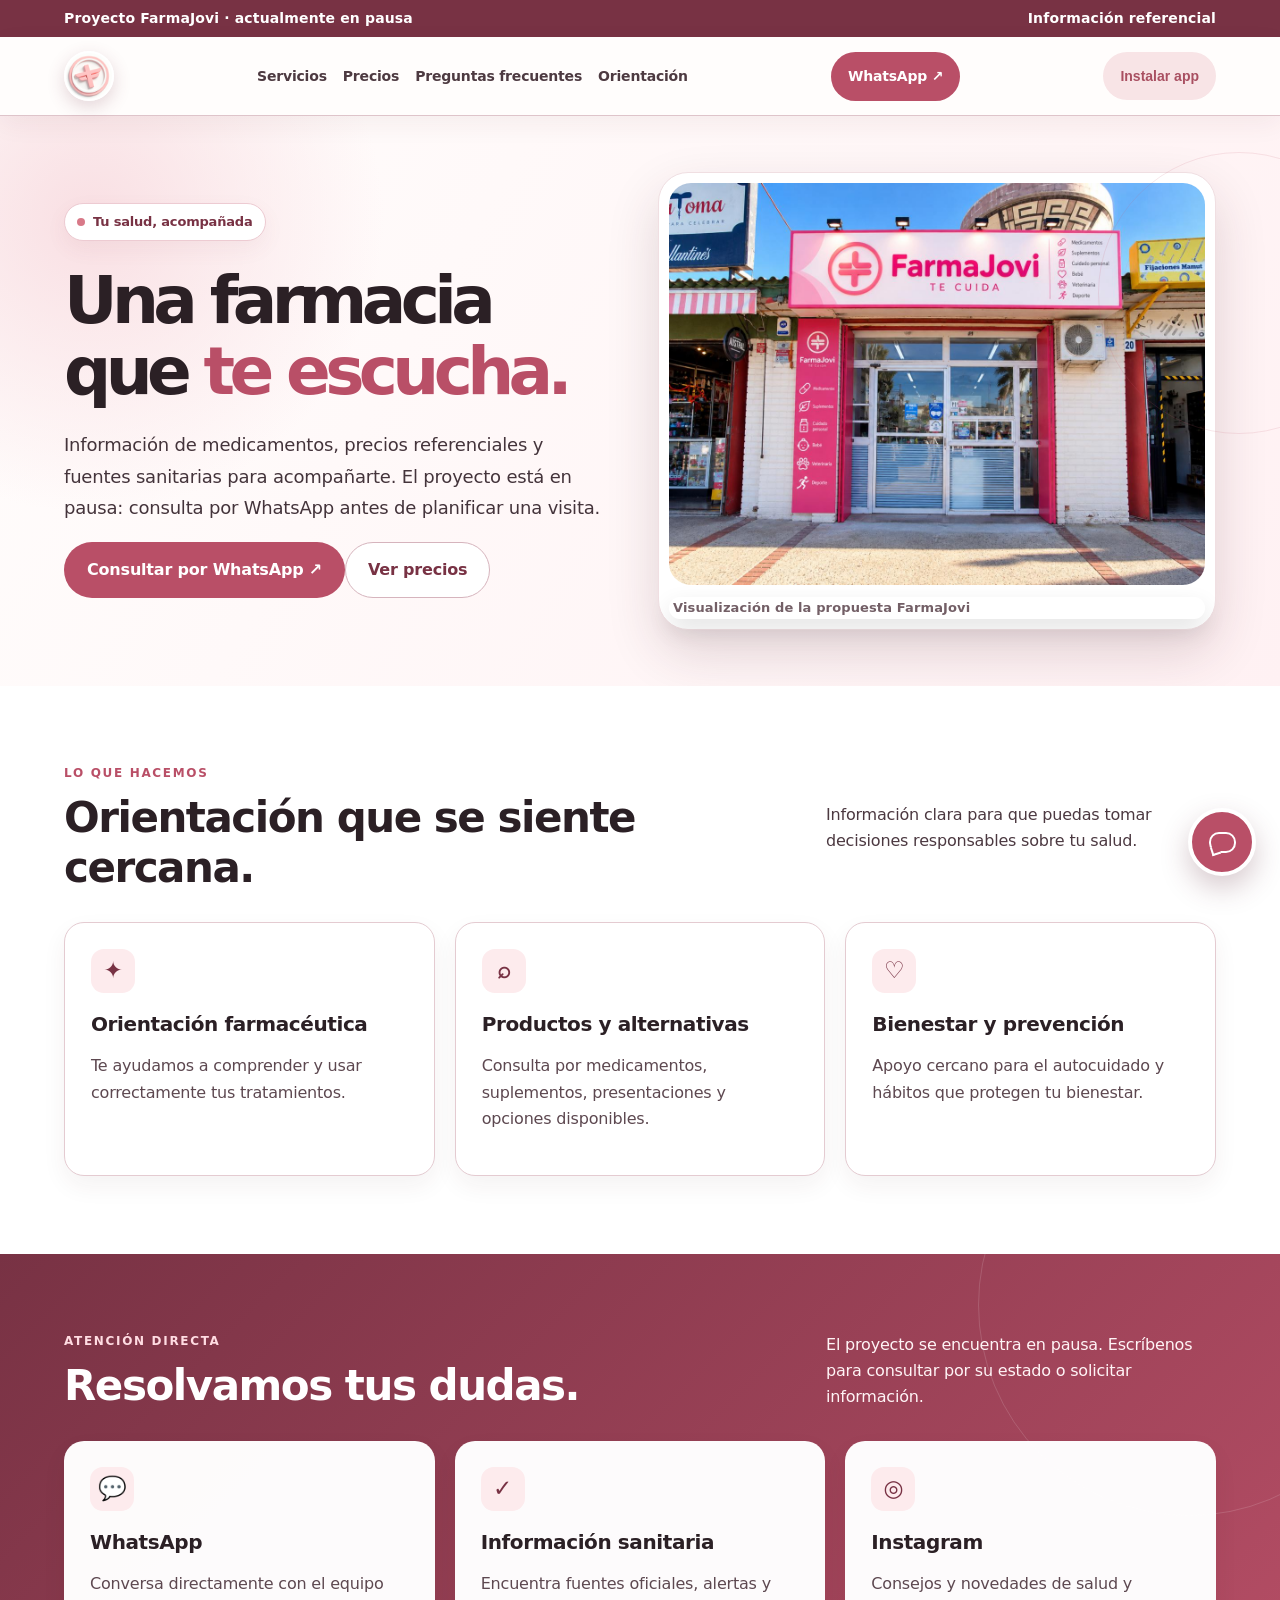
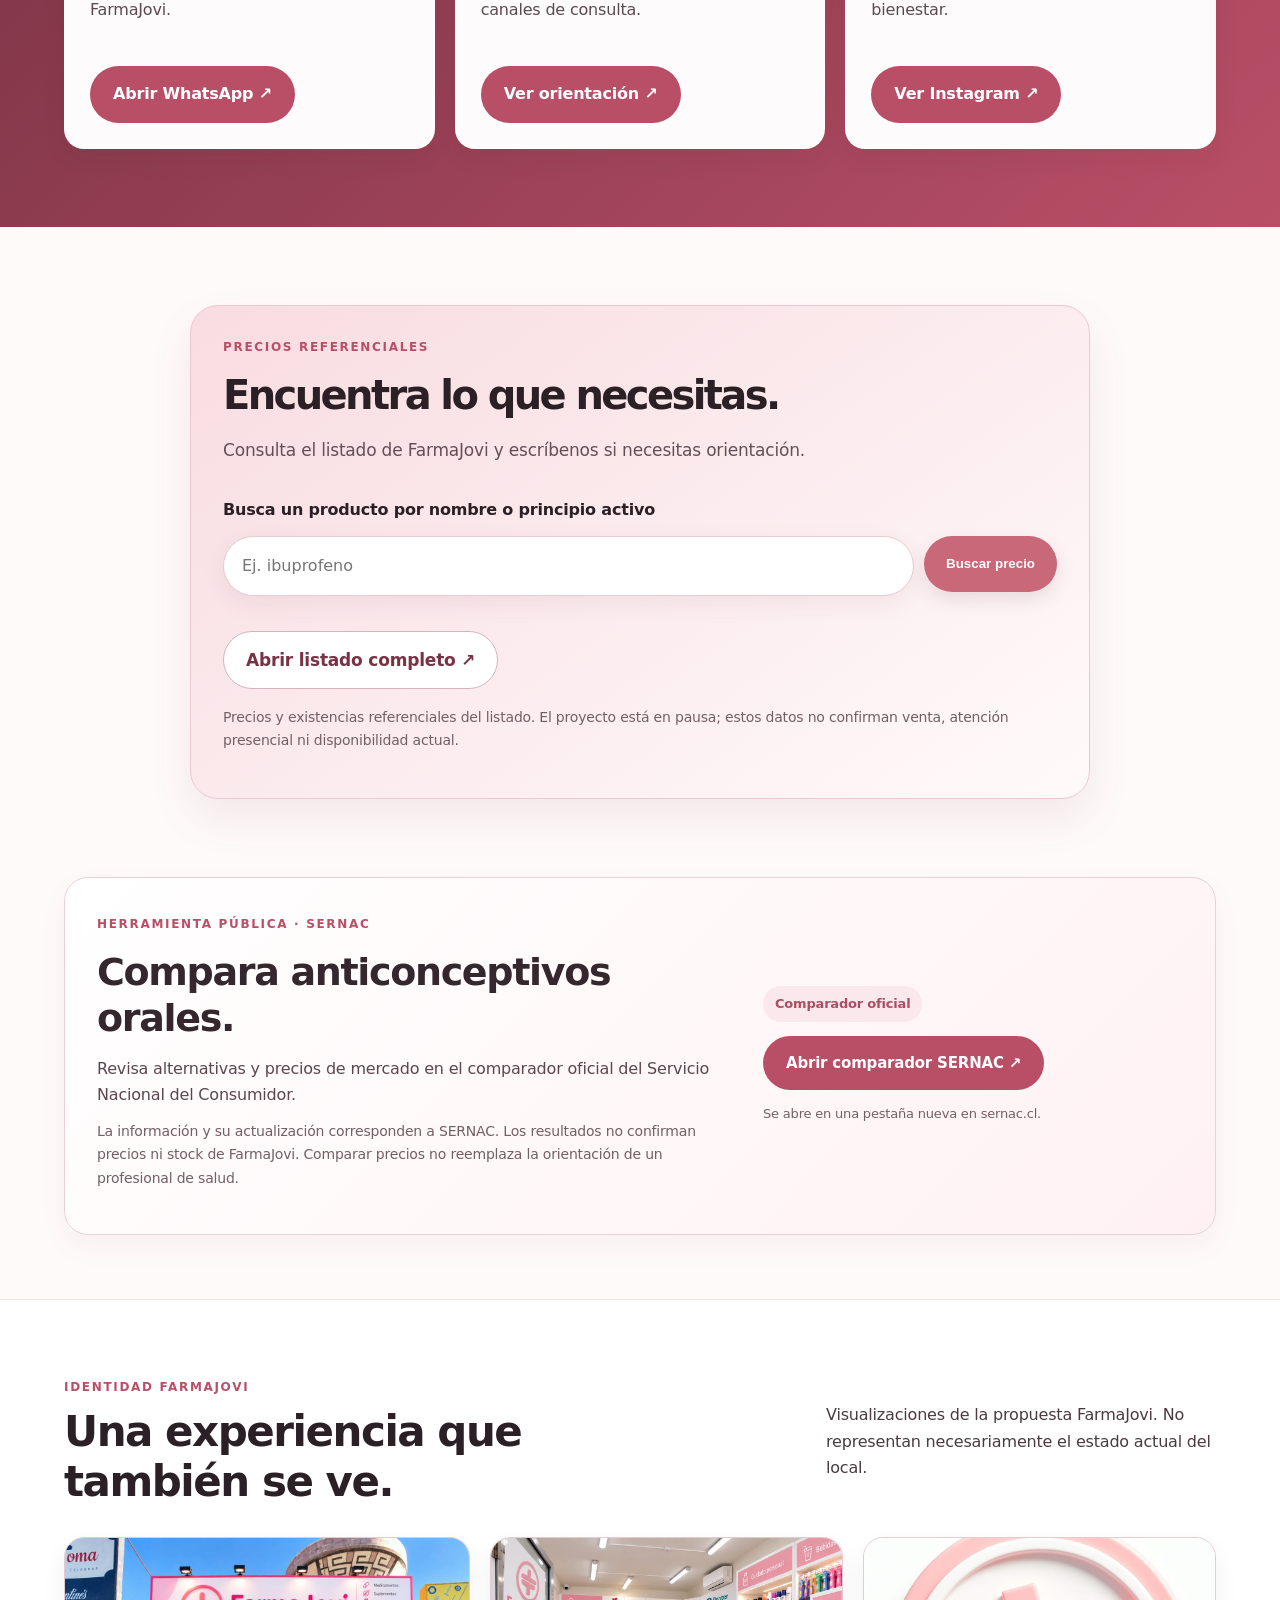
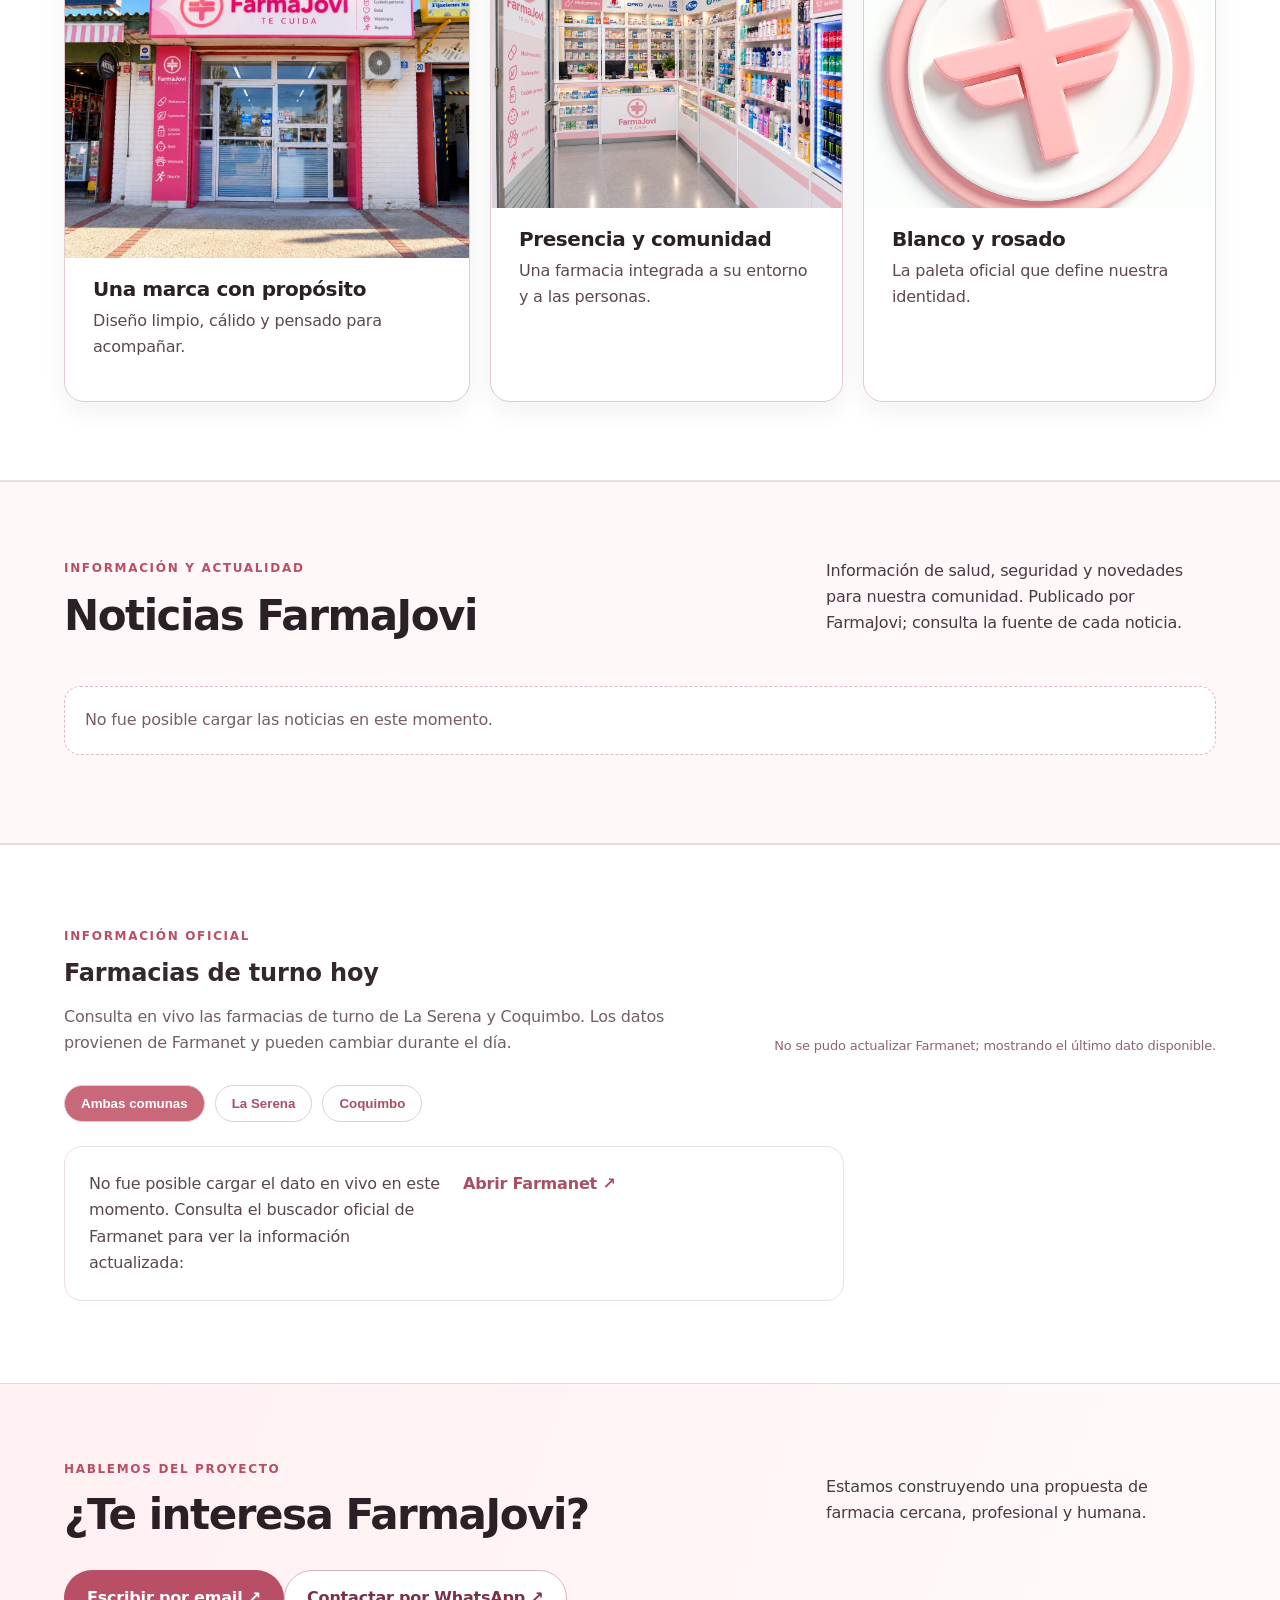
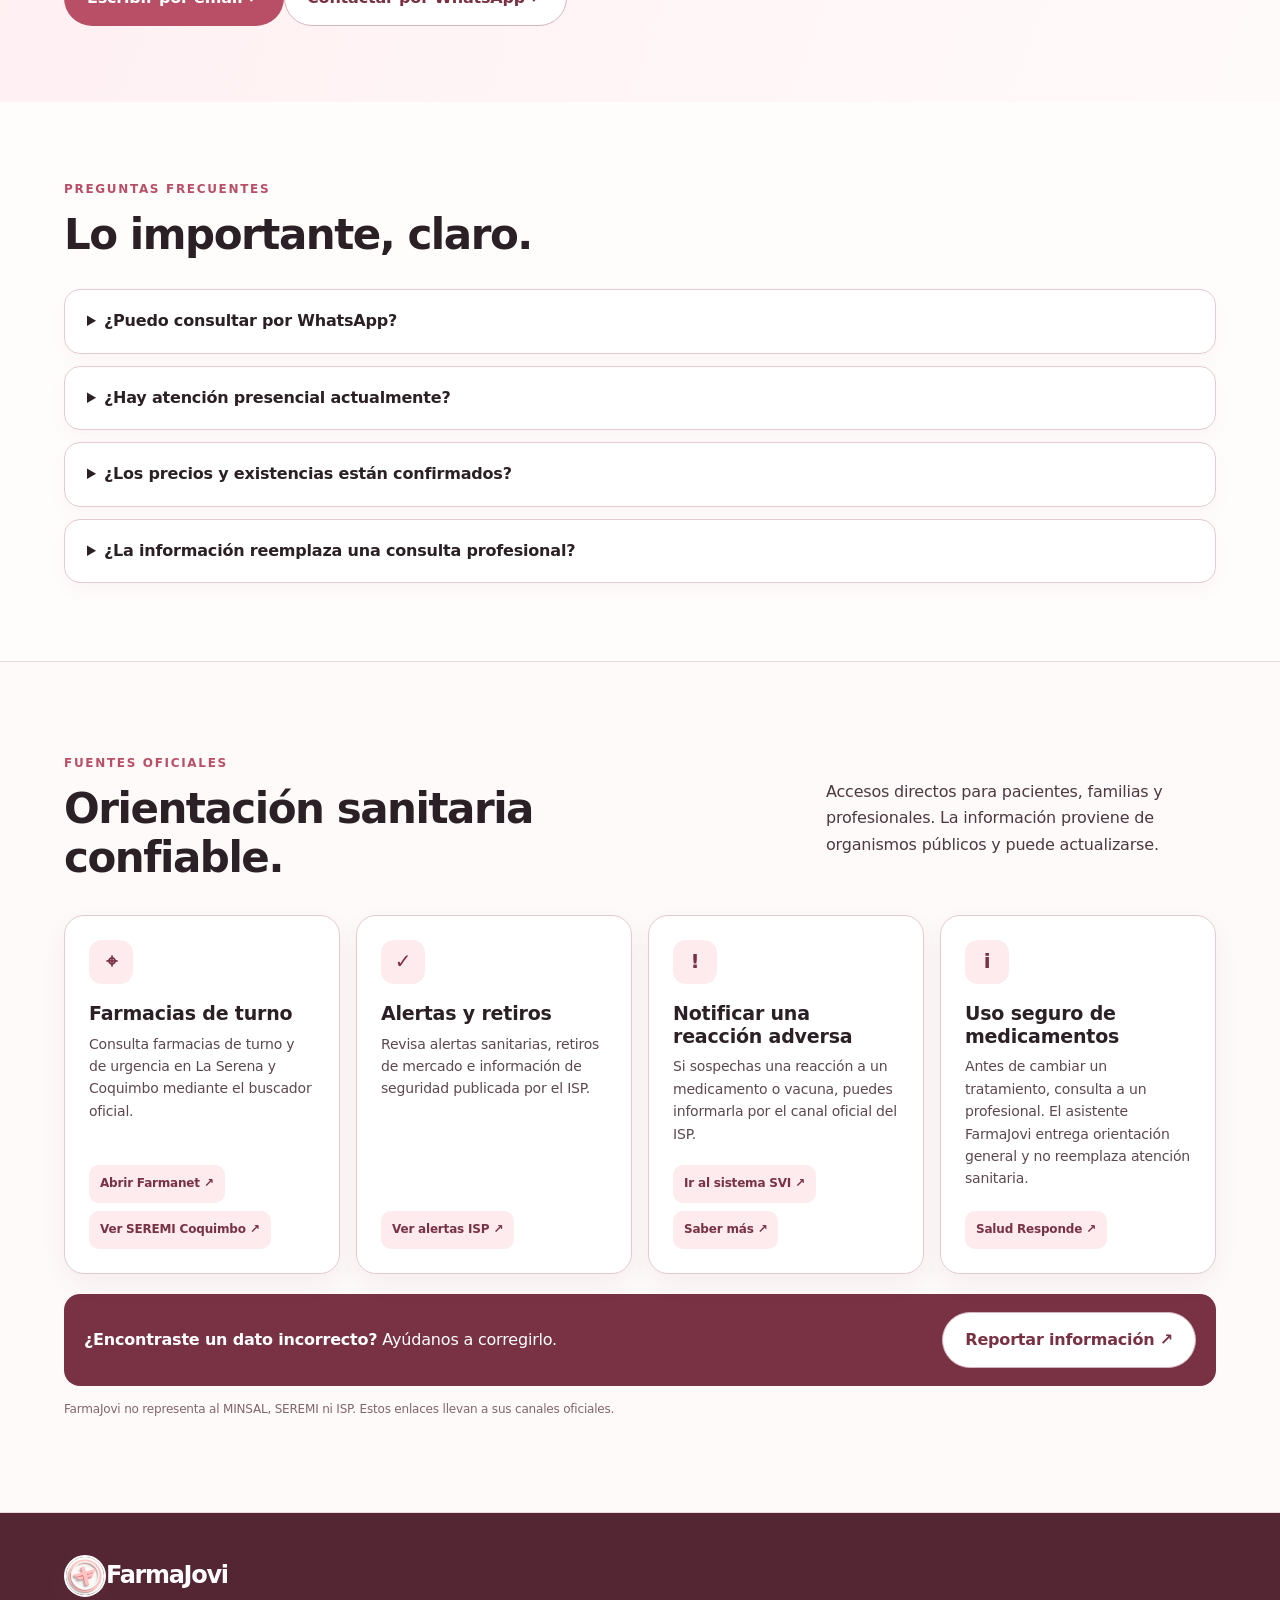
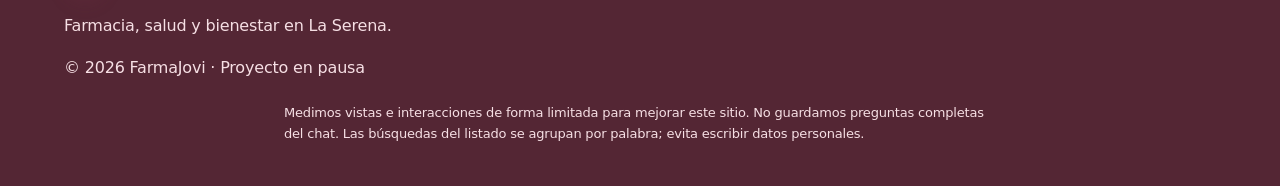
==== commit 97440ae9: "Add SERNAC oral contraceptive comparator access and aggregate usage count" ====
--- a/index.html
+++ b/index.html
@@ -52,6 +52,7 @@
 
 
 
+<section id="comparador-anticonceptivos" class="sernacComparator" aria-labelledby="sernacTitle"><div class="wrap"><article class="sernacCard"><div class="sernacCopy"><span class="kicker">Herramienta pública · SERNAC</span><h2 id="sernacTitle">Compara anticonceptivos orales.</h2><p>Revisa alternativas y precios de mercado en el comparador oficial del Servicio Nacional del Consumidor.</p><p class="sernacNote">La información y su actualización corresponden a SERNAC. Los resultados no confirman precios ni stock de FarmaJovi. Comparar precios no reemplaza la orientación de un profesional de salud.</p></div><div class="sernacAction"><span class="sernacBadge" aria-hidden="true">Comparador oficial</span><a id="sernacComparatorLink" class="btn primary" href="https://www.sernac.cl/portal/619/alt-article-87680.html" target="_blank" rel="noopener noreferrer" aria-describedby="sernacLinkHelp">Abrir comparador SERNAC ↗</a><small id="sernacLinkHelp">Se abre en una pestaña nueva en sernac.cl.</small></div></article></div></section>
 <section id="galeria"><div class="wrap"><div class="sectionHead"><div><div class="kicker">Identidad FarmaJovi</div><h2>Una experiencia que también se ve.</h2></div><p>Visualizaciones de la propuesta FarmaJovi. No representan necesariamente el estado actual del local.</p></div><div class="cards"><article class="card"><img src="WhatsApp Image 2025-08-06 at 22.54.05 (1).jpeg" alt="Identidad visual FarmaJovi" style="width:100%;height:220px;object-fit:cover;border-radius:16px;margin-bottom:18px"><h3>Una marca con propósito</h3><p>Diseño limpio, cálido y pensado para acompañar.</p></article><article class="card"><img src="WhatsApp Image 2025-08-06 at 22.54.05.jpeg" alt="Espacio del proyecto FarmaJovi" style="width:100%;height:220px;object-fit:cover;border-radius:16px;margin-bottom:18px"><h3>Presencia y comunidad</h3><p>Una farmacia integrada a su entorno y a las personas.</p></article><article class="card"><img src="WhatsApp Image 2025-08-26 at 00.40.58.jpeg" alt="Logo FarmaJovi" style="width:100%;height:220px;object-fit:cover;border-radius:16px;margin-bottom:18px"><h3>Blanco y rosado</h3><p>La paleta oficial que define nuestra identidad.</p></article></div></div></section><section id="contacto" style="background:#fff0f1"><div class="wrap"><div class="sectionHead"><div><div class="kicker">Hablemos del proyecto</div><h2>¿Te interesa FarmaJovi?</h2></div><p>Estamos construyendo una propuesta de farmacia cercana, profesional y humana.</p></div><div class="actions"><a class="btn primary" href="mailto:farmacia.farmajovi@gmail.com?subject=Interés%20en%20el%20proyecto%20FarmaJovi">Escribir por email ↗</a><a class="btn outline" href="https://wa.me/56942748056?text=Hola%20FarmaJovi,%20me%20interesa%20el%20proyecto" target="_blank" rel="noopener">Contactar por WhatsApp ↗</a></div></div></section><section id="faq"><div class="wrap"><div class="sectionHead"><div><div class="kicker">Preguntas frecuentes</div><h2>Lo importante, claro.</h2></div></div><div class="faq"><details><summary>¿Puedo consultar por WhatsApp?</summary><p>Sí. Puedes escribirnos para orientación, productos, precios y disponibilidad.</p></details><details><summary>¿Hay atención presencial actualmente?</summary><p>El proyecto está en pausa. Consulta por WhatsApp antes de trasladarte; el listado de precios es referencial.</p></details><details><summary>¿Los precios y existencias están confirmados?</summary><p>Son datos referenciales del listado. Confirma su vigencia y el estado del proyecto directamente con el equipo.</p></details><details><summary>¿La información reemplaza una consulta profesional?</summary><p>No. Para evaluar síntomas o modificar un tratamiento, consulta a un profesional de salud.</p></details></div></div></section>
 <section id="orientacion" class="officialInfo"><div class="wrap"><div class="sectionHead"><div><div class="kicker">Fuentes oficiales</div><h2>Orientación sanitaria confiable.</h2></div><p>Accesos directos para pacientes, familias y profesionales. La información proviene de organismos públicos y puede actualizarse.</p></div><div class="officialGrid"><article class="officialCard"><div class="officialIcon">⌖</div><h3>Farmacias de turno</h3><p>Consulta farmacias de turno y de urgencia en La Serena y Coquimbo mediante el buscador oficial.</p><div class="officialLinks"><a href="https://www.turnosdefarmacia.cl/" target="_blank" rel="noopener">Abrir Farmanet ↗</a><a href="https://seremi4.redsalud.gob.cl/farmacia-de-turno/" target="_blank" rel="noopener">Ver SEREMI Coquimbo ↗</a></div></article><article class="officialCard"><div class="officialIcon">✓</div><h3>Alertas y retiros</h3><p>Revisa alertas sanitarias, retiros de mercado e información de seguridad publicada por el ISP.</p><div class="officialLinks"><a href="https://www.ispch.cl/categorias-alertas/anamed/" target="_blank" rel="noopener">Ver alertas ISP ↗</a></div></article><article class="officialCard"><div class="officialIcon">!</div><h3>Notificar una reacción adversa</h3><p>Si sospechas una reacción a un medicamento o vacuna, puedes informarla por el canal oficial del ISP.</p><div class="officialLinks"><a href="https://svi.ispch.gob.cl/isp/index" target="_blank" rel="noopener">Ir al sistema SVI ↗</a><a href="https://www.ispch.cl/anamed/farmacovigilancia/informacion-a-la-comunidad/" target="_blank" rel="noopener">Saber más ↗</a></div></article><article class="officialCard"><div class="officialIcon">i</div><h3>Uso seguro de medicamentos</h3><p>Antes de cambiar un tratamiento, consulta a un profesional. El asistente FarmaJovi entrega orientación general y no reemplaza atención sanitaria.</p><div class="officialLinks"><a href="https://saludresponde.minsal.cl/" target="_blank" rel="noopener">Salud Responde ↗</a></div></article></div><div class="officialFooter"><span><b>¿Encontraste un dato incorrecto?</b> Ayúdanos a corregirlo.</span><a class="btn outline" href="mailto:farmacia.farmajovi@gmail.com?subject=Corrección%20de%20información%20en%20FarmaJovi">Reportar información ↗</a></div><p class="officialDisclaimer">FarmaJovi no representa al MINSAL, SEREMI ni ISP. Estos enlaces llevan a sus canales oficiales.</p></div></section></main><footer class="footer"><div class="wrap foot"><div><a class="brand" href="#inicio" style="color:#fff"><img src="logo-farmajovi-header.jpg?v=20261015-2" alt="">FarmaJovi</a><p>Farmacia, salud y bienestar en La Serena.</p></div><p>© <span id="year"></span> FarmaJovi · Proyecto en pausa</p></div><p class="wrap privacy-note">Medimos vistas e interacciones de forma limitada para mejorar este sitio. No guardamos preguntas completas del chat. Las búsquedas del listado se agrupan por palabra; evita escribir datos personales.</p></footer>
 <div class="chat"><div class="chatbox" id="chatbox"><div class="chatHead"><strong>Asistente FarmaJovi</strong><small>Respuestas rápidas sobre productos y atención</small></div><div class="messages" id="messages"><div class="msg">Hola. Puedo orientarte sobre productos, precios y disponibilidad. ¿Qué necesitas?</div></div><form class="chatForm" id="chatForm"><input id="chatInput" aria-label="Escribe tu consulta" placeholder="Escribe tu consulta…"><button aria-label="Enviar">↗</button></form></div><button class="chatBtn" id="chatBtn" aria-label="Abrir asistente"><span aria-hidden="true">✦</span></button></div>
@@ -328,7 +329,7 @@
 @media(max-width:800px){.heroVisual img{height:clamp(280px,72vw,390px)!important}}
 </style>
 <script id="farmajovi-new-storefront-assets">
-(()=>{const hero=document.querySelector('.heroVisual img');if(hero){hero.src='farmajovi-storefront.jpg';hero.alt='Interior moderno y luminoso de FarmaJovi';}const gallery=document.querySelectorAll('#galeria .card img');if(gallery[0]){gallery[0].src='farmajovi-storefront.jpg';gallery[0].alt='Interior de FarmaJovi';}if(gallery[1]){gallery[1].src='farmajovi-interior.jpg';gallery[1].alt='Fachada renovada de FarmaJovi bajo cielo azul';}})();
+(()=>{const hero=document.querySelector('.heroVisual img');if(hero){hero.src='farmajovi-storefront.jpg';hero.alt='Visualización de la fachada de FarmaJovi';}const gallery=document.querySelectorAll('#galeria .card img');if(gallery[0]){gallery[0].src='farmajovi-storefront.jpg';gallery[0].alt='Visualización de la fachada de FarmaJovi';}if(gallery[1]){gallery[1].src='farmajovi-interior.jpg';gallery[1].alt='Visualización del interior de FarmaJovi';}})();
 </script>
 
 <style id="farmajovi-mobile-first-fix">
@@ -380,4 +381,5 @@
 </script>
 
 <link rel="stylesheet" href="professional.css?v=20261017">
-<script src="site-insights.js?v=20261017"></script>
+<link rel="stylesheet" href="sernac-comparator.css?v=20261017">
+<script src="site-insights.js?v=20261017-sernac"></script>
--- a/sernac-comparator.css
+++ b/sernac-comparator.css
@@ -0,0 +1 @@
+.sernacComparator{padding:0 0 64px;background:#fffafa}.sernacCard{display:grid;grid-template-columns:minmax(0,1.5fr) minmax(0,1fr);gap:36px;align-items:center;padding:32px;border:1px solid #ead1d7;border-radius:24px;background:linear-gradient(135deg,#fff,#fff1f3);box-shadow:0 12px 28px rgba(117,45,67,.05)}.sernacCard h2{margin:14px 0;font-size:clamp(26px,3.4vw,38px);line-height:1.2;letter-spacing:-.035em;color:#34272d}.sernacCard p{font-size:16px;line-height:1.65;color:#5b4650;margin:12px 0}.sernacCard .sernacNote{font-size:14px;color:#735f66}.sernacAction{display:flex;flex-direction:column;gap:14px;align-items:flex-start;min-width:0}.sernacBadge{color:#a94f61;background:#fae8ec;padding:7px 12px;border-radius:99px;font-size:13px;font-weight:650}.sernacAction .btn{font-size:15px!important;white-space:normal;text-align:center;max-width:100%;font-weight:700!important}.sernacAction small{font-size:13px;line-height:1.6;color:#735f66}@media(max-width:700px){.sernacComparator{padding-bottom:48px}.sernacCard{grid-template-columns:minmax(0,1fr);padding:24px;gap:20px}.sernacAction{align-items:stretch}.sernacBadge{align-self:flex-start}.sernacAction .btn{width:100%}}
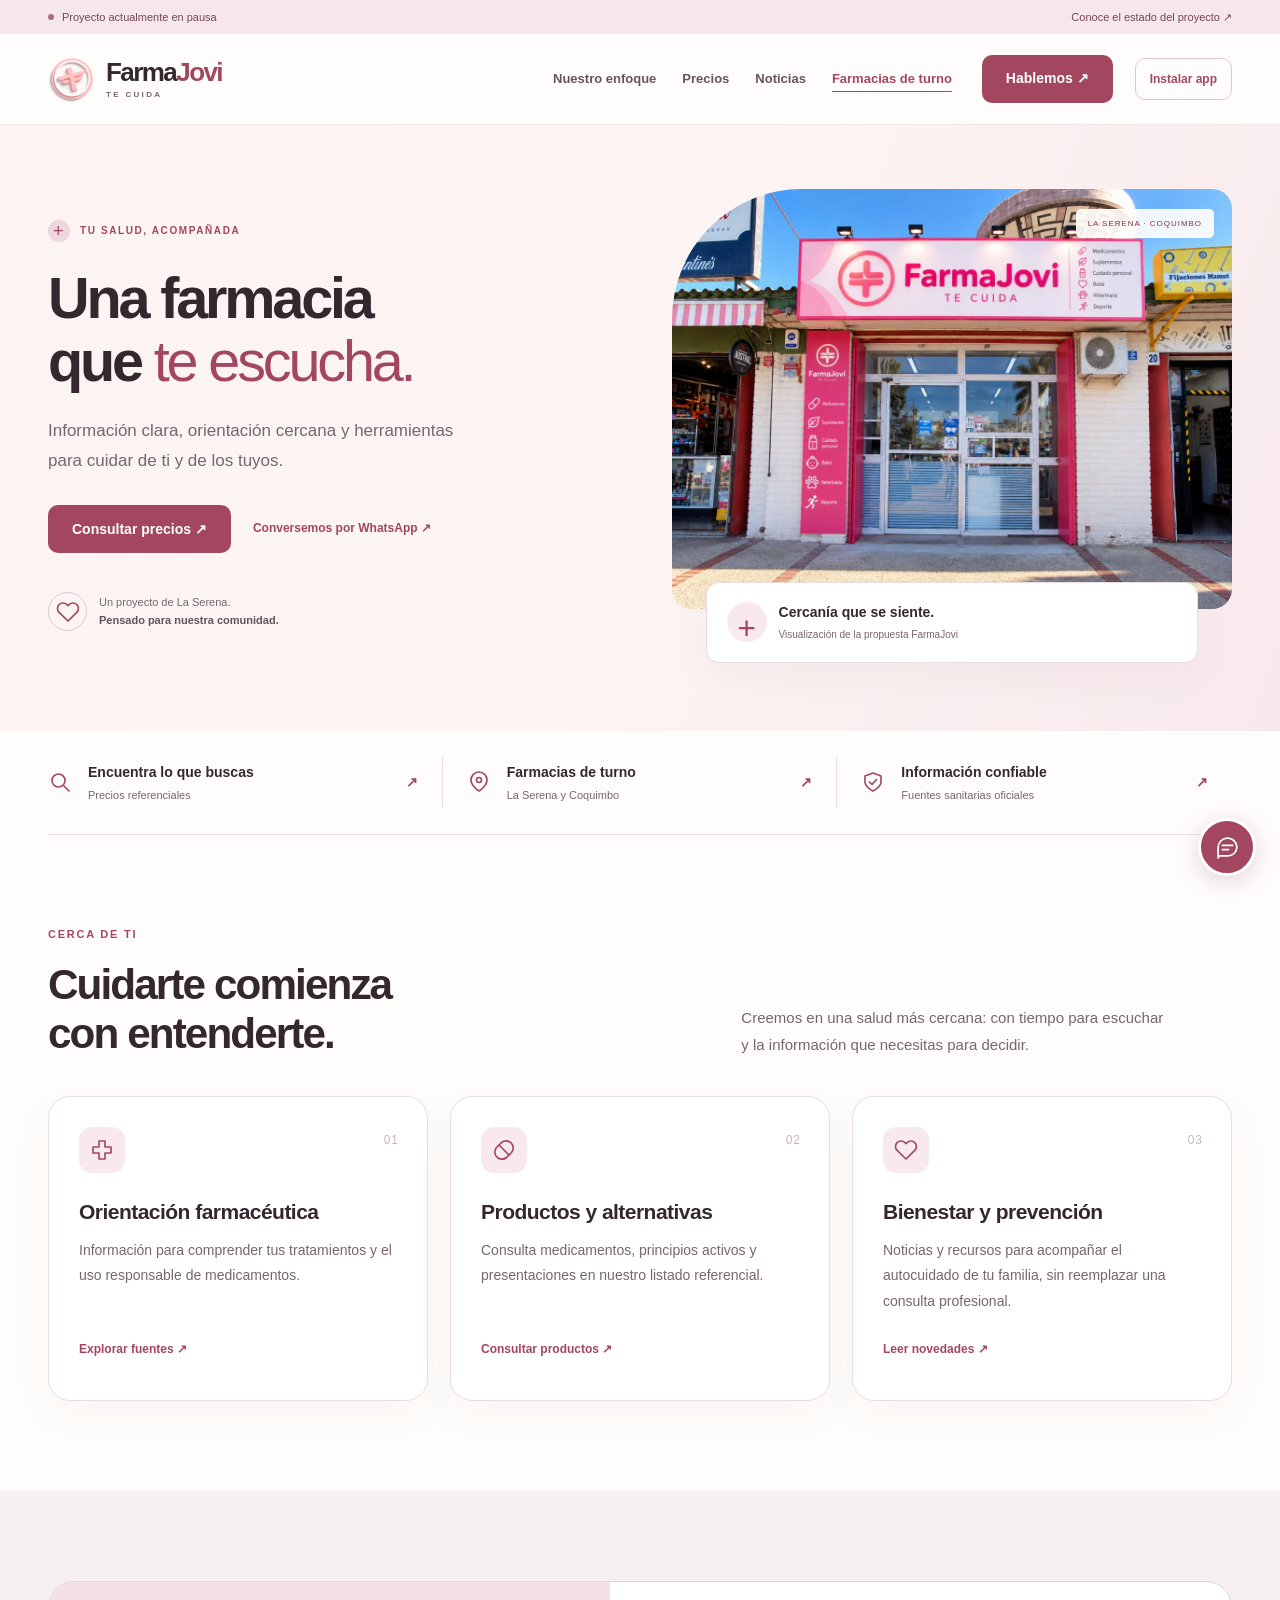
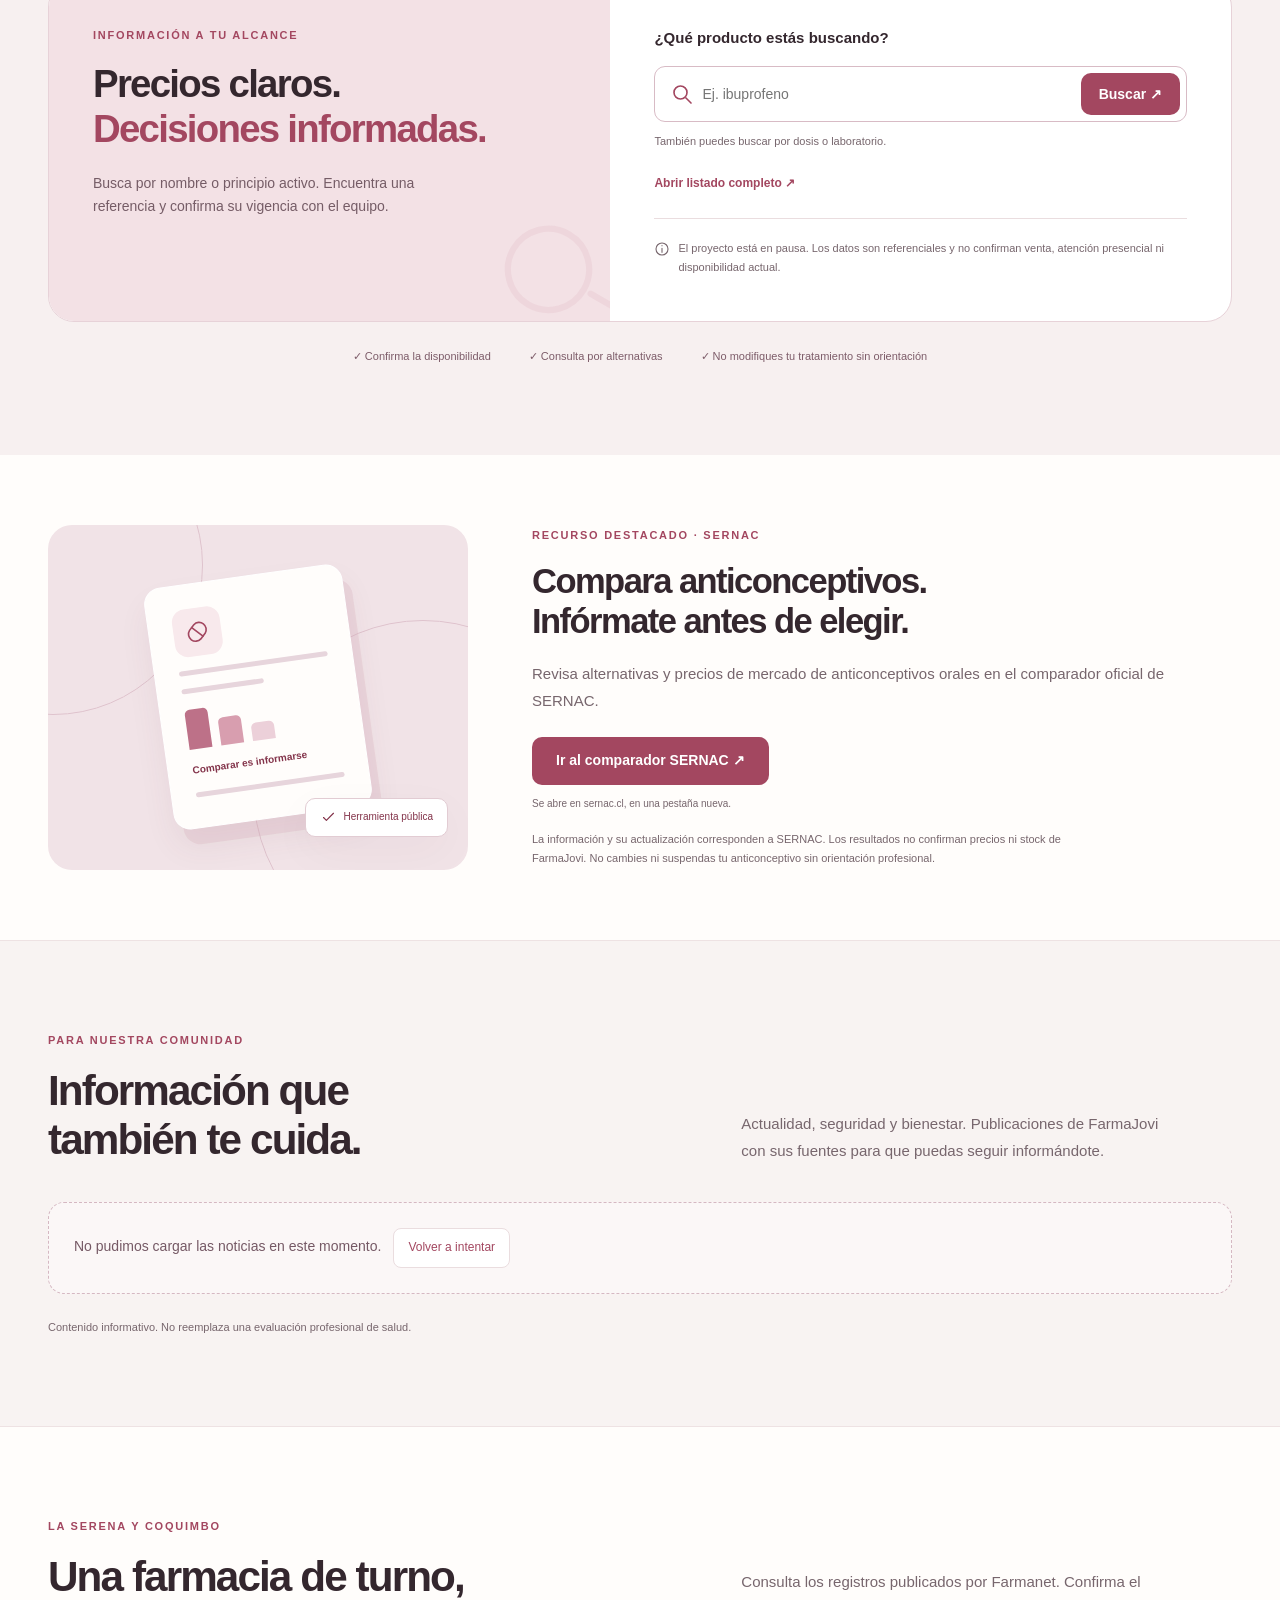
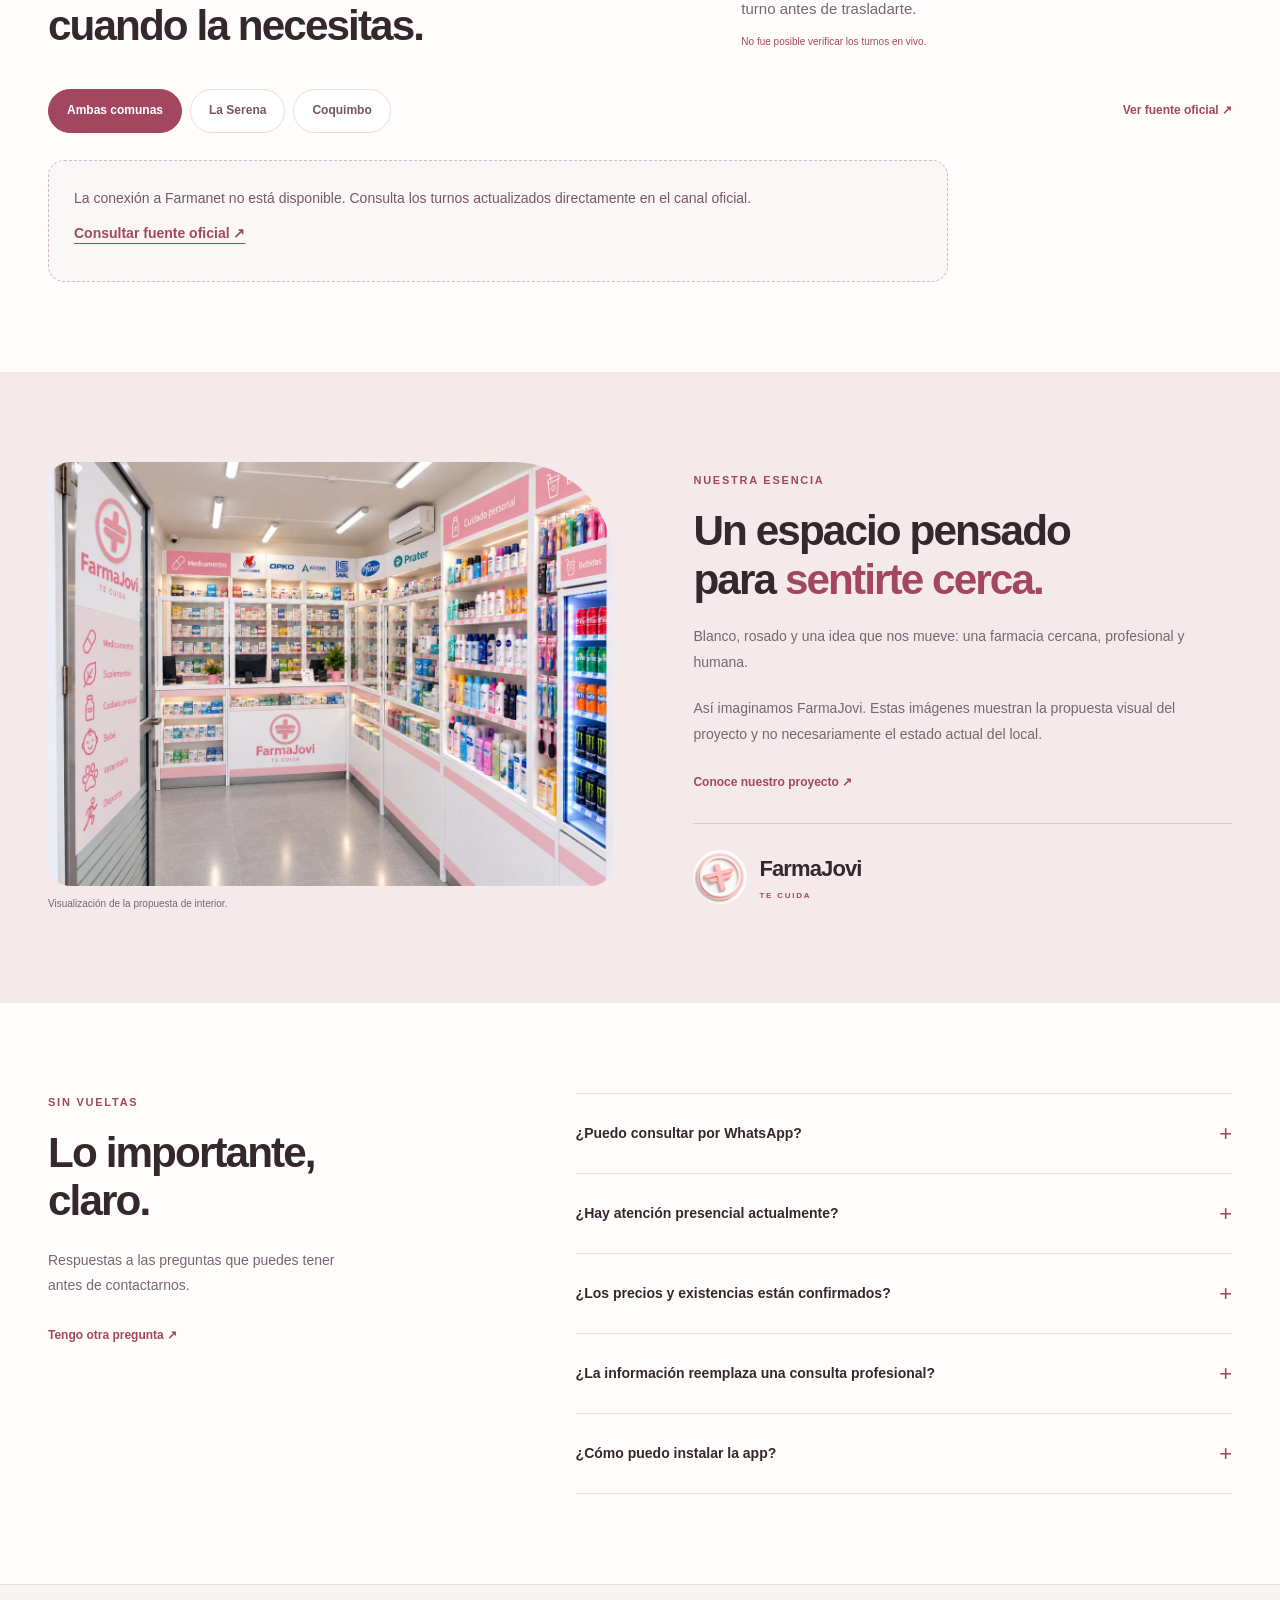
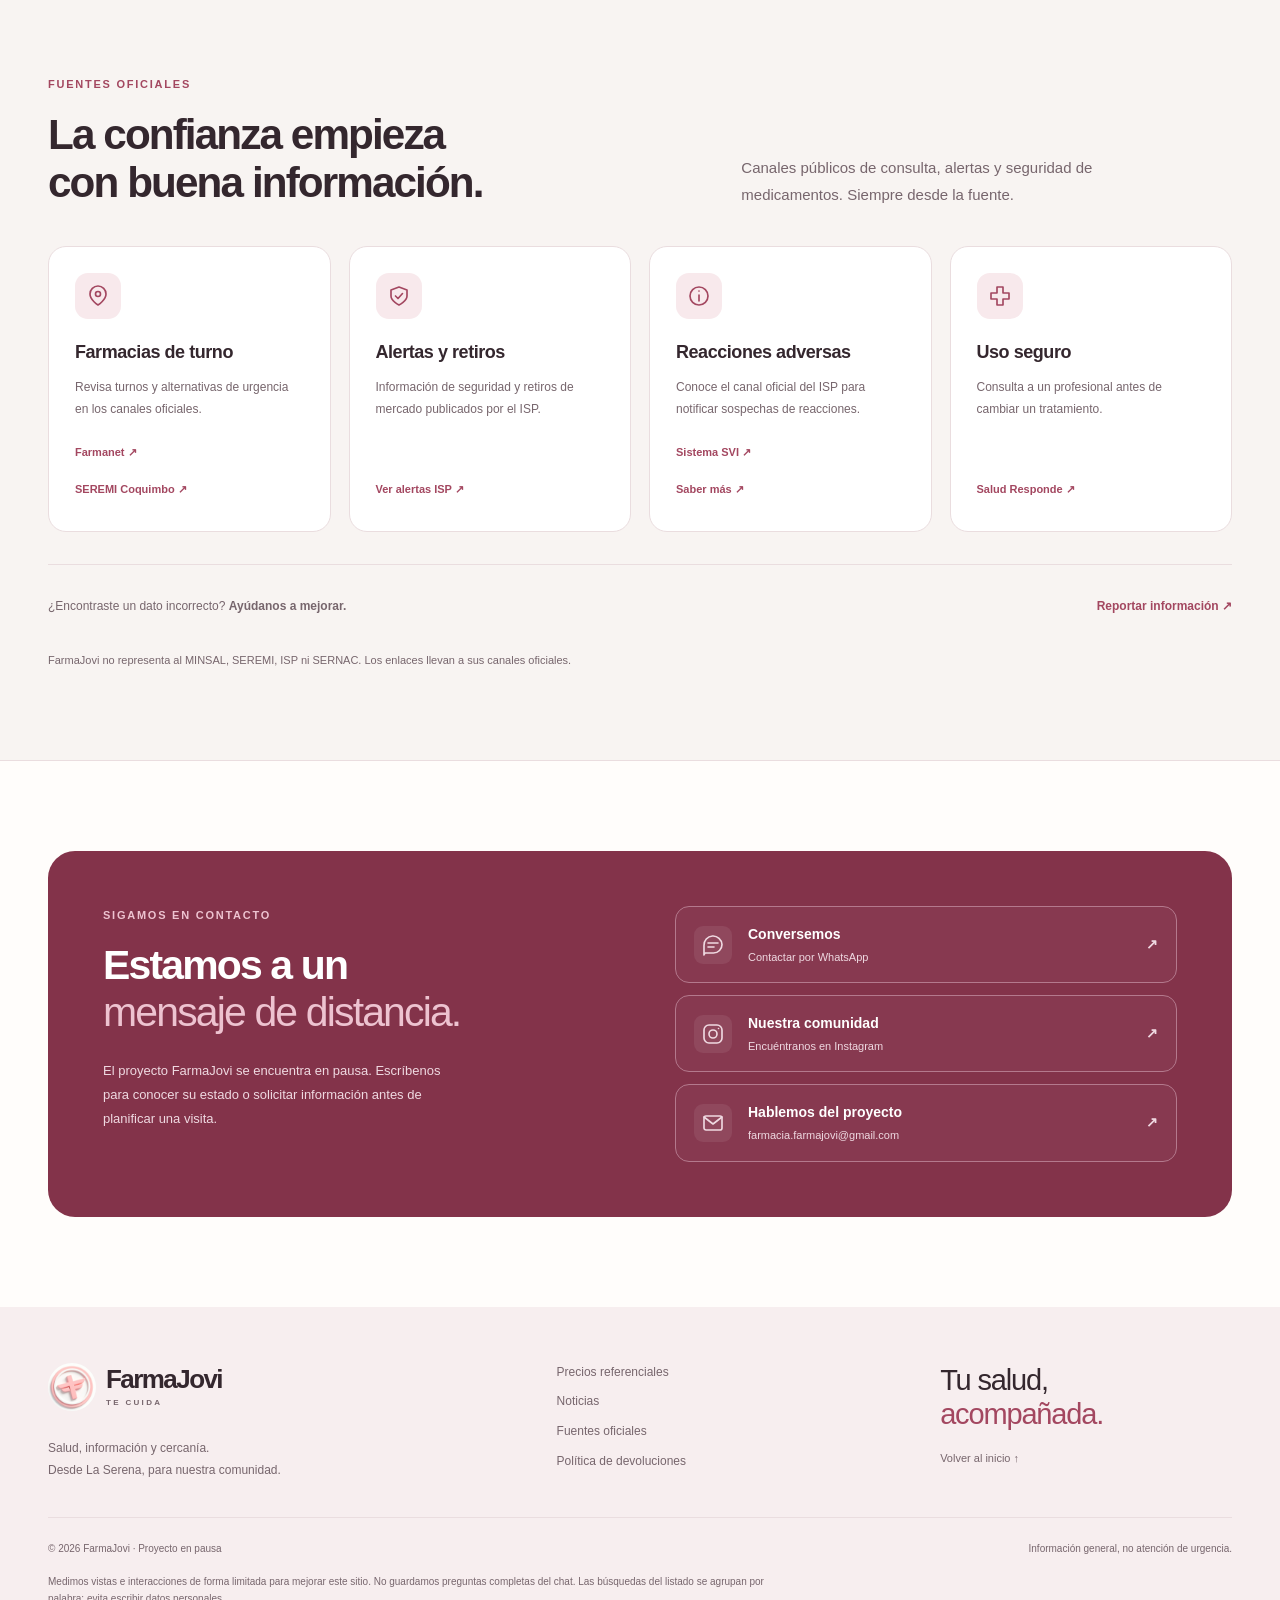
==== commit e6435aef: "Redesign FarmaJovi with unified responsive visual identity and preserved live services" ====
--- a/index.html
+++ b/index.html
@@ -1,385 +1,69 @@
 <!doctype html>
 <html lang="es">
-<head><meta charset="utf-8"><meta name="viewport" content="width=device-width, initial-scale=1"><meta name="google-site-verification" content="CnthCSTjtT71YuMdhmVOY5mIWvfYKcDNqhYI2BI1tfM"><link rel="manifest" href="manifest.webmanifest?v=9"><meta name="mobile-web-app-capable" content="yes"><meta name="apple-mobile-web-app-capable" content="yes"><meta name="apple-mobile-web-app-status-bar-style" content="default"><meta name="apple-mobile-web-app-title" content="FarmaJovi"><link rel="icon" type="image/png" sizes="512x512" href="farmajovi-install-512.png"><link rel="apple-touch-icon" href="farmajovi-install-512.png"><title>FarmaJovi | Tu farmacia cercana en La Serena</title><meta name="description" content="FarmaJovi: atención farmacéutica cercana y profesional en La Serena. Consulta productos, precios y disponibilidad por WhatsApp."><meta name="theme-color" content="#d87988"><style>:root{--ink:#3b3034;--muted:#735f66;--teal:#d87988;--teal2:#b35d6e;--mint:#f8e4e6;--coral:#f3a2aa;--cream:#fffaf5;--line:#ead9dd;--white:#fff;--shadow:0 22px 60px #3b303418}*{box-sizing:border-box}html{scroll-behavior:smooth}body{margin:0;background:var(--cream);color:var(--ink);font:16px/1.6 Inter,ui-sans-serif,system-ui,-apple-system,Segoe UI,sans-serif}a{color:inherit;text-decoration:none}.wrap{max-width:1160px;margin:auto;padding:0 24px}.top{background:var(--teal2);color:#fff5f5;font-size:14px}.top .wrap{display:flex;justify-content:space-between;gap:16px;padding:9px 24px}.nav{position:sticky;top:0;z-index:10;background:#fffaf5eF;backdrop-filter:blur(16px);border-bottom:1px solid var(--line)}.navin{height:76px;display:flex;align-items:center;justify-content:space-between;gap:24px}.brand{display:flex;align-items:center;gap:12px;font-weight:800;font-size:22px;letter-spacing:-.04em}.brand img{width:42px;height:42px;border-radius:50%;object-fit:cover}.links{display:flex;align-items:center;gap:24px;color:var(--muted);font-size:14px;font-weight:650}.links a:hover{color:var(--teal)}.btn{display:inline-flex;align-items:center;justify-content:center;gap:9px;border:1px solid transparent;border-radius:999px;padding:13px 20px;font-weight:750;cursor:pointer;transition:.2s}.btn:hover{transform:translateY(-2px);box-shadow:0 12px 24px #b35d6e1f}.primary{background:var(--teal);color:white}.soft{background:var(--mint);color:var(--teal2)}.outline{border-color:var(--line);background:#fff;color:var(--teal2)}.hero{padding:70px 0 58px;overflow:hidden;background:radial-gradient(circle at 80% 18%,#f8caca 0,transparent 29%),linear-gradient(135deg,#fffaf5 30%,#fff5f5)}.heroGrid{display:grid;grid-template-columns:1.04fr .96fr;gap:58px;align-items:center}.eyebrow{display:inline-flex;align-items:center;gap:8px;background:var(--mint);color:var(--teal2);padding:7px 12px;border-radius:99px;font-size:13px;font-weight:800}.dot{width:8px;height:8px;background:#d87988;border-radius:50%}.hero h1{font-size:clamp(42px,6vw,76px);line-height:1.02;letter-spacing:-.075em;margin:20px 0 18px;max-width:690px}. .pauseCard{min-height:390px;border-radius:34px;padding:48px;background:linear-gradient(145deg,#fff,#f9d7d7);border:1px solid #f0c4c6;box-shadow:var(--shadow);display:flex;flex-direction:column;justify-content:center}.pauseIcon{width:64px;height:64px;border-radius:20px;background:#fff;color:#d7747f;display:grid;place-items:center;font-size:34px;margin-bottom:25px}.pauseCard b{font-size:30px;letter-spacing:-.05em;color:var(--teal2)}.pauseCard p{color:var(--muted);font-size:17px}.pauseCard span{color:#b55e6b;font-weight:700} .heroVisual img{display:block;width:100%;height:390px;object-fit:cover;border-radius:34px;box-shadow:0 22px 60px #3b303425}.heroVisual .photoCaption{display:block;margin-top:-58px;position:relative;margin-left:22px;color:#fff;background:#3b3034dd;padding:12px 16px;border-radius:14px;width:max-content;max-width:80%;font-weight:700}.sectionHead p,.card p,.hero p,.pricePanel p,.info p{color:#4b3f44}.feature{background:#c66b7d;color:#fff}.feature .sectionHead p,.feature .card p{color:#fff0f1}.feature .card{background:#b85d70;border-color:#ffffff40}.footer{background:#8f4a5a;color:#fff0f1}.foot p{color:#ffe5e8}.messages{background:#fff8f8}/* Refinamiento editorial FarmaJovi */body{background:#fffaf9;letter-spacing:-.012em}.wrap{max-width:1200px}.nav{background:rgba(255,250,249,.94);border-bottom:1px solid #ecd9dc}.navin{height:82px}.brand{font-size:24px;letter-spacing:-.055em}.brand img{width:46px;height:46px}.links{gap:30px;color:#4e3e43;font-weight:750}.links a{position:relative}.links a:after{content:'';position:absolute;left:0;right:0;bottom:-8px;height:2px;background:#d87988;transform:scaleX(0);transition:.2s}.links a:hover:after{transform:scaleX(1)}.btn{padding:14px 22px;box-shadow:none}.primary{background:#c96879}.hero{padding:86px 0 82px;background:radial-gradient(circle at 82% 12%,#f6d1d5 0,transparent 25%),linear-gradient(135deg,#fffdfc 15%,#fff3f4)}.heroGrid{grid-template-columns:1fr .92fr;gap:72px}.hero h1{font-size:clamp(48px,6.2vw,78px);max-width:670px}.hero p{font-size:18px;line-height:1.75;max-width:540px}.heroVisual{padding:12px;background:#fff;border-radius:36px;box-shadow:0 28px 70px #6a3f4720}.heroVisual img{height:480px;border-radius:26px;object-position:center;box-shadow:none}.heroVisual .photoCaption{margin:-72px 18px 18px;background:rgba(55,39,43,.92);border-radius:12px;padding:14px 18px;font-size:14px;letter-spacing:.01em}.sectionHead{margin-bottom:40px}.sectionHead h2{max-width:640px}.sectionHead p{font-size:17px;line-height:1.7}.cards{gap:20px}.card{border:1px solid #eedfe1;border-radius:18px;padding:28px;background:#fff;box-shadow:0 12px 30px #6a3f470b}.card h3{font-size:20px;letter-spacing:-.035em}.card p{line-height:1.7}.icon{border-radius:12px;background:#f9e3e5;color:#a94e60}#servicios{padding:100px 0 92px}.feature{background:linear-gradient(135deg,#b7596d,#d67d8c)}.feature .card{border-color:rgba(255,255,255,.28);box-shadow:none}.feature .icon{background:#fff1f2;color:#ab5062}.feature .soft{background:#fff;color:#a54d5e}.pricePanel{gap:24px}.pricePanel .mainCard{padding:48px;background:linear-gradient(145deg,#f6d6d9,#fffafa);border:1px solid #edc9ce;box-shadow:0 16px 38px #6a3f4710}.info .card{border-radius:16px}.info .icon{border-radius:10px}#galeria{padding:104px 0;background:#fff;border-top:1px solid #f0e2e3;border-bottom:1px solid #f0e2e3}#galeria .cards{grid-template-columns:1.25fr .875fr .875fr;gap:18px}#galeria .card{padding:0;overflow:hidden;border-radius:18px;display:flex;flex-direction:column;min-height:390px}#galeria .card img{width:100%!important;height:250px!important;object-fit:cover!important;border-radius:0!important;margin:0!important;display:block}#galeria .card:first-child img{height:320px!important}#galeria .card h3,#galeria .card p{padding-left:24px;padding-right:24px}#galeria .card h3{margin-top:22px;margin-bottom:8px}#galeria .card p{padding-bottom:25px}#contacto{padding:92px 0!important;background:linear-gradient(90deg,#fff2f3,#fffafa)!important}#contacto .actions{margin-top:28px}.faq details{border-color:#ebdddf;border-radius:14px;padding:20px 22px}.faq summary{font-size:16px}.footer{padding:54px 0;background:#7f4351}.chatbox{border-radius:18px;box-shadow:0 24px 62px #4f28322b}.chatHead{background:#a85061}.chatBtn{background:#d87988}.messages{background:#fffaf9}@media(max-width:800px){.hero{padding:50px 0 58px}.heroGrid{gap:40px}.heroVisual img{height:360px}#galeria .cards{grid-template-columns:1fr}#galeria .card,#galeria .card:first-child{min-height:0}#galeria .card img,#galeria .card:first-child img{height:240px!important}.navin{height:74px}}</style><style>.chat{position:fixed!important;right:22px;bottom:22px;z-index:50}.chatbox{display:none!important}.chatbox.open{display:block!important}</style><style>:root{--ink:#34272d;--muted:#735f66;--teal:#c96879;--teal2:#a94f61;--mint:#f8e4e6;--line:#ead9dd;--cream:#fffafa}body{background:#fffafa;color:var(--ink);font-family:Inter,ui-sans-serif,system-ui,-apple-system,"Segoe UI",sans-serif}.top{background:#a94f61}.nav{background:rgba(255,250,250,.96);border-color:#ead9dd}.links{color:#513e45}.links a:hover{color:#c96879}.brand img{box-shadow:0 4px 12px #a94f6124}.hero{padding:76px 0 86px;background:linear-gradient(135deg,#fffafa 0%,#fff0f2 100%)}.heroGrid{gap:64px}.hero h1{color:#34272d}.hero h1 span{color:#c96879}.heroVisual{padding:9px;background:#fff;border:1px solid #f0dfe2;border-radius:28px;box-shadow:0 20px 55px #7a3f4d1c}.heroVisual img{height:440px;border-radius:20px;object-position:center}.heroVisual .photoCaption{margin:-64px 16px 16px;background:#34272de8;border-radius:12px}#servicios,#precios,#faq{padding:92px 0}#servicios{background:#fff}.sectionHead{margin-bottom:34px}.sectionHead h2{color:#34272d}.cards{gap:18px}.card{border-color:#efdee1;background:#fff;border-radius:18px;box-shadow:0 12px 30px #6f3d480d}.card:hover{transform:translateY(-4px);box-shadow:0 20px 38px #6f3d4817}.icon{background:#fae8ea;color:#ad5364;border-radius:12px}.feature{background:linear-gradient(135deg,#a94f61,#ce7382);padding:92px 0}.feature .card{background:#fff;color:#34272d;border:0}.feature .card p{color:#735f66}.feature .icon{background:#fae8ea}.feature .soft{background:#c96879;color:#fff}#precios{background:#fffafa}.pricePanel .mainCard{border-radius:24px;box-shadow:0 18px 42px #7a3f4d12}.info .card{box-shadow:none}.info .card:hover{box-shadow:0 12px 26px #6f3d4810}#buscador-fijo{padding:78px 24px!important;background:linear-gradient(135deg,#fff0f2,#fffafa)!important;border-top:1px solid #f1dfe2;border-bottom:1px solid #f1dfe2}#buscador-fijo>div{max-width:820px!important}#buscador-fijo h2{color:#34272d;font-size:clamp(36px,5vw,58px)!important;letter-spacing:-.055em}#buscador-fijo input{height:56px;min-width:320px!important;border:1px solid #e8cbd0!important;outline:0;box-shadow:0 8px 24px #6a3f4712}#buscador-fijo input:focus{border-color:#c96879!important;box-shadow:0 0 0 4px #c9687920}#buscarPrecioFijo{height:56px;background:#c96879!important;box-shadow:0 8px 18px #6a3f4720}#resultadoPrecioFijo{color:#4f3a41}#galeria{padding:96px 0;background:#fff;border-color:#f0e1e3}#galeria .card{min-height:390px}#galeria .card img{object-position:center}#contacto{padding:92px 0!important;background:linear-gradient(135deg,#fff1f3,#fffafa)!important}.footer{background:#713c4a;padding:54px 0}.chat{position:fixed!important;right:22px!important;bottom:22px!important;z-index:100!important;display:flex;flex-direction:column;align-items:flex-end;gap:12px}.chatBtn{width:60px;height:60px;border-radius:50%;border:3px solid #fff;background:#c96879!important;color:#fff;font-size:0;display:grid;place-items:center;box-shadow:0 14px 30px #6a3f4730;transition:.2s}.chatBtn::before{content:'✦';font-size:22px;font-weight:800}.chatBtn:hover{transform:translateY(-3px);box-shadow:0 18px 34px #6a3f4740}.chatbox{width:min(370px,calc(100vw - 32px));border:1px solid #efdde0;border-radius:20px;overflow:hidden;background:#fff;box-shadow:0 22px 55px #4f28322b}.chatHead{padding:17px 20px;background:#fff0f2!important;color:#713c4a}.chatHead strong{display:block;font-size:16px}.chatHead small{display:block;margin-top:3px;color:#8d6570}.messages{max-height:280px;padding:16px;background:#fffafa!important}.msg{margin:7px 0;padding:10px 12px;border-radius:12px;background:#fff;border:1px solid #f0e1e3;color:#493940}.chatForm{padding:10px;border-top:1px solid #f0e1e3;background:#fff}.chatForm input{border:1px solid #e5ccd1!important;border-radius:999px;outline:0}.chatForm input:focus{border-color:#c96879!important}.chatForm button{background:#c96879!important;border-radius:50%;width:40px;height:40px}.chatbox{display:none!important}.chatbox.open{display:block!important}@media(max-width:800px){.hero{padding:54px 0 60px}.heroGrid{gap:38px}.heroVisual img{height:350px}.sectionHead{display:block}.sectionHead p{margin-top:18px}#buscador-fijo input{min-width:0!important;width:100%}#buscador-fijo button{width:100%}.chat{right:16px!important;bottom:16px!important}}</style><style>
-/* Orientación sanitaria confiable: enlaces oficiales y participación ciudadana */
-#orientacion{padding:92px 0!important;background:#fffafa!important;border-top:1px solid #ecd9de;border-bottom:1px solid #ecd9de}
-#orientacion .sectionHead{margin-bottom:32px!important}
-.officialGrid{display:grid;grid-template-columns:repeat(4,minmax(0,1fr));gap:16px}
-.officialCard{background:#fff;border:1px solid #e4cbd1;border-radius:20px;padding:24px;box-shadow:0 10px 24px rgba(71,29,41,.06);display:flex;flex-direction:column}
-.officialIcon{width:44px;height:44px;display:grid;place-items:center;border-radius:13px;background:#fdebed;color:#783244;font-weight:850;font-size:20px}
-.officialCard h3{margin:18px 0 8px;color:#2b2025;font-size:19px;line-height:1.2}
-.officialCard p{margin:0;color:#5d4850;font-size:14px;line-height:1.6;flex:1}
-.officialLinks{display:flex;flex-wrap:wrap;gap:8px;margin-top:20px}
-.officialLinks a{display:inline-flex;align-items:center;border-radius:10px;padding:9px 11px;background:#fdebed;color:#783244;font-weight:800;font-size:12px}
-.officialLinks a:hover{background:#f7dce1}
-.officialFooter{margin-top:20px;padding:18px 20px;border-radius:16px;background:#783244;color:#fff;display:flex;justify-content:space-between;align-items:center;gap:16px}
-.officialFooter .outline{background:#fff;color:#783244;border-color:#fff}
-.officialDisclaimer{margin:14px 0 0;color:#80656d;font-size:12px}
-@media(max-width:900px){.officialGrid{grid-template-columns:repeat(2,minmax(0,1fr))}}
-@media(max-width:560px){#orientacion{padding:64px 0!important}.officialGrid{grid-template-columns:1fr}.officialFooter{display:block}.officialFooter .btn{margin-top:14px;width:100%}}
-</style><style>
-/* Responsive móvil FarmaJovi: navegación, tarjetas, tablas y chat sin desbordes */
-html,body{max-width:100%;overflow-x:hidden!important}
-img{max-width:100%;height:auto}
-@media(max-width:800px){
- .top .wrap{display:flex!important;flex-direction:column!important;align-items:flex-start!important;gap:0!important;padding:7px 18px!important;font-size:12px!important}
- .navin{height:auto!important;min-height:68px!important;padding:10px 18px!important;display:flex!important;flex-wrap:wrap!important;gap:10px!important}
- .brand img{width:44px!important;height:44px!important}.links{order:3!important;width:100%!important;display:flex!important;justify-content:center!important;gap:10px!important;overflow-x:auto!important;padding:2px 0 4px!important;white-space:nowrap!important}.links a{font-size:12px!important}.nav .primary{padding:10px 14px!important;font-size:12px!important;margin-left:auto!important}
- .heroGrid{grid-template-columns:1fr!important}.heroVisual{width:100%!important}.heroVisual img{width:100%!important;object-fit:cover!important;object-position:center!important}
- .actions{display:flex!important;flex-direction:column!important;align-items:stretch!important}.actions .btn{width:100%!important}
- .sectionHead{display:block!important}.sectionHead>p{max-width:none!important}
- .cards,.officialGrid,.turnosGrid,.fj24hGrid{grid-template-columns:1fr!important;width:100%!important}
- .card,.officialCard,.turnoCard,.fj24hCard{min-width:0!important;max-width:100%!important}
- #buscador-fijo{padding-left:18px!important;padding-right:18px!important}.#buscador-fijo>div{width:100%!important}.#buscador-fijo input{width:100%!important;min-width:0!important}.#buscador-fijo button{width:100%!important}.#resultadoPrecioFijo{width:100%!important;overflow-x:auto!important}.#resultadoPrecioFijo table{min-width:560px!important;font-size:12px!important}
- .turnosHeader,.officialFooter{display:block!important}.turnosSource{display:block!important;margin-top:12px!important}.turnosActions,.officialFooter .btn{width:100%!important}.turnosActions .btn{width:100%!important}.turnoTop,.fj24hTop{display:block!important}.turnoStatus,.fj24hTop span{display:inline-block!important;margin-top:10px!important}.turnoActions,.fj24hActions{flex-direction:column!important}.turnoActions a,.fj24hActions a{width:100%!important}
- .officialFooter .btn{margin-top:14px!important}.officialLinks a{max-width:100%!important}
- .chat{right:12px!important;bottom:12px!important;left:12px!important;align-items:flex-end!important}.chatbox{width:min(100%,500px)!important;height:min(78vh,680px)!important;max-height:calc(100vh - 24px)!important}.messages{min-width:0!important;overflow-x:auto!important}.messages table{min-width:520px!important}.chatForm{width:100%!important}.chatForm input{min-width:0!important;width:100%!important}
-}
-@media(max-width:380px){.links{gap:7px!important}.links a{font-size:11px!important}.nav .primary{font-size:11px!important;padding:9px 10px!important}.hero h1{font-size:44px!important}.chatbox{height:calc(100vh - 18px)!important}.messages table{min-width:480px!important}}
-</style><style id="farmajovi-logo-fit">.brand img{object-fit:contain!important;object-position:center!important;display:block!important;aspect-ratio:1/1;flex-shrink:0;clip-path:none!important;transform:none!important}</style><link rel="canonical" href="https://farmaciafarmajovi-max.github.io/FarmaJovi/"><meta property="og:title" content="FarmaJovi | Información y orientación en La Serena"><meta property="og:description" content="Precios referenciales, noticias y fuentes sanitarias para nuestra comunidad."><meta property="og:url" content="https://farmaciafarmajovi-max.github.io/FarmaJovi/"><meta property="og:type" content="website"></head>
+<head>
+  <meta charset="utf-8">
+  <meta name="viewport" content="width=device-width, initial-scale=1">
+  <meta name="google-site-verification" content="CnthCSTjtT71YuMdhmVOY5mIWvfYKcDNqhYI2BI1tfM">
+  <title>FarmaJovi | Tu farmacia cercana en La Serena</title>
+  <meta name="description" content="Un espacio cercano para informarte y cuidarte. Consulta precios referenciales, noticias y fuentes sanitarias con FarmaJovi, La Serena.">
+  <meta name="theme-color" content="#a34760">
+  <meta name="mobile-web-app-capable" content="yes">
+  <meta name="apple-mobile-web-app-capable" content="yes">
+  <meta name="apple-mobile-web-app-status-bar-style" content="default">
+  <meta name="apple-mobile-web-app-title" content="FarmaJovi">
+  <link rel="manifest" href="manifest.webmanifest?v=9">
+  <link rel="icon" type="image/png" sizes="512x512" href="farmajovi-install-512.png">
+  <link rel="apple-touch-icon" href="farmajovi-install-512.png">
+  <link rel="canonical" href="https://farmaciafarmajovi-max.github.io/FarmaJovi/">
+  <meta property="og:title" content="FarmaJovi | Tu salud, acompañada">
+  <meta property="og:description" content="Precios referenciales, noticias y fuentes sanitarias para nuestra comunidad.">
+  <meta property="og:url" content="https://farmaciafarmajovi-max.github.io/FarmaJovi/">
+  <meta property="og:type" content="website">
+  <meta property="og:image" content="https://farmaciafarmajovi-max.github.io/FarmaJovi/farmajovi-storefront.jpg">
+  <link rel="stylesheet" href="redesign.css?v=20261112">
+  <script src="catalog.js?v=20261112" defer></script>
+  <script src="website.js?v=20261112" defer></script>
+  <script src="site-insights.js?v=20261017-sernac" defer></script>
+</head>
 <body>
-<div class="top"><div class="wrap"><span>Proyecto FarmaJovi · actualmente en pausa</span><span>Información referencial</span></div></div>
-<header class="nav"><div class="wrap navin"><a class="brand" href="#inicio"><img src="logo-farmajovi-header.jpg?v=20261015-2" alt="Logo FarmaJovi"><span>Farma<span style="color:var(--teal)">Jovi</span></span></a><nav class="links" aria-label="Navegación"><a href="#servicios">Servicios</a><a href="#precios">Precios</a><a href="#faq">Preguntas frecuentes</a><a href="#orientacion">Orientación</a></nav><a class="btn primary" href="https://wa.me/56942748056?text=Hola%20FarmaJovi,%20quisiera%20hacer%20una%20consulta" target="_blank" rel="noopener">WhatsApp ↗</a></div></header>
-<main id="inicio"><section class="hero"><div class="wrap heroGrid"><div><span class="eyebrow"><i class="dot"></i> Tu salud, acompañada</span><h1>Una farmacia que <span>te escucha.</span></h1><p>Información de medicamentos, precios referenciales y fuentes sanitarias para acompañarte. El proyecto está en pausa: consulta por WhatsApp antes de planificar una visita.</p><div class="actions"><a class="btn primary" href="https://wa.me/56942748056?text=Hola%20FarmaJovi,%20quisiera%20consultar%20por%20un%20producto" target="_blank" rel="noopener">Consultar por WhatsApp ↗</a><a class="btn outline" href="#precios">Ver precios</a></div></div><div class="heroVisual"><img src="WhatsApp%20Image%202025-08-06%20at%2022.54.05%20(2).jpeg" alt="Fachada del proyecto FarmaJovi"><span class="photoCaption">Visualización de la propuesta FarmaJovi</span></div></div></section>
-<section id="servicios"><div class="wrap"><div class="sectionHead"><div><div class="kicker">Lo que hacemos</div><h2>Orientación que se siente cercana.</h2></div><p>Información clara para que puedas tomar decisiones responsables sobre tu salud.</p></div><div class="cards"><article class="card"><div class="icon">✦</div><h3>Orientación farmacéutica</h3><p>Te ayudamos a comprender y usar correctamente tus tratamientos.</p></article><article class="card"><div class="icon">⌕</div><h3>Productos y alternativas</h3><p>Consulta por medicamentos, suplementos, presentaciones y opciones disponibles.</p></article><article class="card"><div class="icon">♡</div><h3>Bienestar y prevención</h3><p>Apoyo cercano para el autocuidado y hábitos que protegen tu bienestar.</p></article></div></div></section>
-<section class="feature"><div class="wrap"><div class="sectionHead"><div><div class="kicker">Atención directa</div><h2>Resolvamos tus dudas.</h2></div><p>El proyecto se encuentra en pausa. Escríbenos para consultar por su estado o solicitar información.</p></div><div class="cards"><article class="card"><div class="icon">💬</div><h3>WhatsApp</h3><p>Conversa directamente con el equipo FarmaJovi.</p><br><a class="btn soft" href="https://wa.me/56942748056" target="_blank" rel="noopener">Abrir WhatsApp ↗</a></article><article class="card"><div class="icon" aria-hidden="true">✓</div><h3>Información sanitaria</h3><p>Encuentra fuentes oficiales, alertas y canales de consulta.</p><br><a class="btn soft" href="#orientacion">Ver orientación ↗</a></article><article class="card"><div class="icon">◎</div><h3>Instagram</h3><p>Consejos y novedades de salud y bienestar.</p><br><a class="btn soft" href="https://www.instagram.com/farmajovi/" target="_blank" rel="noopener">Ver Instagram ↗</a></article></div></div></section>
-<section id="precios"><div class="wrap pricePanel"><div class="mainCard"><div class="kicker">Precios referenciales</div><h2>Encuentra lo que necesitas.</h2><p>Consulta el listado de FarmaJovi y escríbenos si necesitas orientación.</p><div id="buscador-fijo"><div style="max-width:780px;margin:auto"><label for="precioInputFijo" style="display:block;margin-bottom:12px;font-weight:650">Busca un producto por nombre o principio activo</label><div style="display:flex;gap:10px;justify-content:center;flex-wrap:wrap"><input id="precioInputFijo" type="text" autocomplete="off" spellcheck="false" aria-label="Buscar precio directamente" placeholder="Ej. ibuprofeno" style="padding:14px 18px;border:1px solid #e5bfc5;border-radius:999px;min-width:260px;font:inherit;background:#fff;color:#3b3034"><button type="button" id="buscarPrecioFijo" style="border:0;border-radius:999px;padding:14px 22px;background:#c96879;color:white;font-weight:700;cursor:pointer">Buscar precio</button></div><p id="resultadoPrecioFijo" aria-live="polite" style="margin:18px auto 0;max-width:680px;font-weight:600"></p></div></div><p><a class="btn outline" href="https://farmaciafarmajovi-max.github.io/LISTADO-PRECIOS-FARMAJOVI/" target="_blank" rel="noopener">Abrir listado completo ↗</a></p><p class="priceNotice">Precios y existencias referenciales del listado. El proyecto está en pausa; estos datos no confirman venta, atención presencial ni disponibilidad actual.</p></div></div></section>
+  <a class="skip-link" href="#contenido">Saltar al contenido</a>
+  <div class="top"><div class="wrap"><span><i class="status-dot" aria-hidden="true"></i> Proyecto actualmente en pausa</span><a href="#estado-proyecto">Conoce el estado del proyecto ↗</a></div></div>
+  <header class="nav"><div class="wrap navin">
+    <a class="brand" href="#inicio" aria-label="FarmaJovi, inicio"><img src="logo-farmajovi-header.jpg?v=20261015-2" alt="" width="48" height="48"><span>Farma<span class="brand-accent">Jovi</span><small>TE CUIDA</small></span></a>
+    <nav id="mainNav" class="links" aria-label="Navegación principal"><a href="#servicios">Nuestro enfoque</a><a href="#precios">Precios</a><a href="#noticias">Noticias</a><a href="#turnos">Farmacias de turno</a></nav>
+    <a class="btn primary nav-contact" href="https://wa.me/56942748056?text=Hola%20FarmaJovi,%20quisiera%20hacer%20una%20consulta" target="_blank" rel="noopener noreferrer">Hablemos ↗</a>
+    <button class="menu-toggle" type="button" aria-expanded="false" aria-controls="mainNav" aria-label="Abrir menú"><span></span><span></span></button>
+  </div></header>
+  <main id="contenido">
+    <section id="inicio" class="hero" aria-labelledby="heroTitle"><div class="wrap heroGrid">
+      <div class="hero-copy"><span class="eyebrow"><span class="tiny-cross" aria-hidden="true">+</span> TU SALUD, ACOMPAÑADA</span><h1 id="heroTitle">Una farmacia<br>que <em>te escucha.</em></h1><p>Información clara, orientación cercana y herramientas para cuidar de ti y de los tuyos.</p><div class="actions"><a class="btn primary" href="#precios">Consultar precios ↗</a><a class="text-link" href="https://wa.me/56942748056?text=Hola%20FarmaJovi,%20quisiera%20hacer%20una%20consulta" target="_blank" rel="noopener noreferrer">Conversemos por WhatsApp ↗</a></div><div class="hero-note"><span class="line-icon" data-icon="heart" aria-hidden="true"></span><span>Un proyecto de La Serena.<br><strong>Pensado para nuestra comunidad.</strong></span></div></div>
+      <figure class="heroVisual"><div class="hero-photo"><img src="farmajovi-storefront.jpg" alt="Visualización de la fachada de FarmaJovi, con su identidad blanca y rosada" width="1200" height="900" fetchpriority="high"><span class="photo-label">LA SERENA · COQUIMBO</span></div><figcaption><span class="photo-cross" aria-hidden="true">+</span><span>Cercanía que se siente.<small>Visualización de la propuesta FarmaJovi</small></span></figcaption></figure>
+    </div></section>
+    <div class="quick-links wrap" aria-label="Accesos destacados"><a href="#precios"><span class="line-icon" data-icon="search" aria-hidden="true"></span><span>Encuentra lo que buscas<small>Precios referenciales</small></span><span class="quick-arrow" aria-hidden="true">↗</span></a><a href="#turnos"><span class="line-icon" data-icon="pin" aria-hidden="true"></span><span>Farmacias de turno<small>La Serena y Coquimbo</small></span><span class="quick-arrow" aria-hidden="true">↗</span></a><a href="#orientacion"><span class="line-icon" data-icon="shield" aria-hidden="true"></span><span>Información confiable<small>Fuentes sanitarias oficiales</small></span><span class="quick-arrow" aria-hidden="true">↗</span></a></div>
 
+    <section id="servicios" class="section" aria-labelledby="servicesTitle"><div class="wrap"><div class="sectionHead"><div><span class="kicker">CERCA DE TI</span><h2 id="servicesTitle">Cuidarte comienza<br>con entenderte.</h2></div><p>Creemos en una salud más cercana: con tiempo para escuchar y la información que necesitas para decidir.</p></div><div class="cards service-cards">
+      <article class="card"><span class="icon line-icon" data-icon="cross" aria-hidden="true"></span><span class="card-number" aria-hidden="true">01</span><h3>Orientación farmacéutica</h3><p>Información para comprender tus tratamientos y el uso responsable de medicamentos.</p><a class="text-link" href="#orientacion">Explorar fuentes ↗</a></article>
+      <article class="card"><span class="icon line-icon" data-icon="pill" aria-hidden="true"></span><span class="card-number" aria-hidden="true">02</span><h3>Productos y alternativas</h3><p>Consulta medicamentos, principios activos y presentaciones en nuestro listado referencial.</p><a class="text-link" href="#precios">Consultar productos ↗</a></article>
+      <article class="card"><span class="icon line-icon" data-icon="heart" aria-hidden="true"></span><span class="card-number" aria-hidden="true">03</span><h3>Bienestar y prevención</h3><p>Noticias y recursos para acompañar el autocuidado de tu familia, sin reemplazar una consulta profesional.</p><a class="text-link" href="#noticias">Leer novedades ↗</a></article>
+    </div></div></section>
 
+    <section id="precios" class="section price-section" aria-labelledby="priceTitle"><div class="wrap"><div class="pricePanel mainCard"><div class="price-intro"><span class="kicker">INFORMACIÓN A TU ALCANCE</span><h2 id="priceTitle">Precios claros.<br><em>Decisiones informadas.</em></h2><p>Busca por nombre o principio activo. Encuentra una referencia y confirma su vigencia con el equipo.</p><span class="price-symbol line-icon" data-icon="search" aria-hidden="true"></span></div><div class="price-search"><div id="buscador-fijo"><label for="precioInputFijo">¿Qué producto estás buscando?</label><div class="search-field"><span class="line-icon" data-icon="search" aria-hidden="true"></span><input id="precioInputFijo" type="search" autocomplete="off" spellcheck="false" placeholder="Ej. ibuprofeno" aria-describedby="priceHelp"><button class="btn primary" type="button" id="buscarPrecioFijo">Buscar ↗</button></div><p id="priceHelp" class="search-hint">También puedes buscar por dosis o laboratorio.</p><div id="resultadoPrecioFijo" role="status" aria-live="polite" tabindex="0" aria-label="Resultados de precios"></div></div><a class="text-link" href="https://farmaciafarmajovi-max.github.io/LISTADO-PRECIOS-FARMAJOVI/" target="_blank" rel="noopener noreferrer">Abrir listado completo ↗</a><p class="priceNotice"><span class="line-icon" data-icon="info" aria-hidden="true"></span>El proyecto está en pausa. Los datos son referenciales y no confirman venta, atención presencial ni disponibilidad actual.</p></div></div><div class="price-principles"><span>✓ Confirma la disponibilidad</span><span>✓ Consulta por alternativas</span><span>✓ No modifiques tu tratamiento sin orientación</span></div></div></section>
 
+    <section id="comparador-anticonceptivos" class="section comparator-section" aria-labelledby="sernacTitle"><div class="wrap"><article class="sernacCard"><div class="comparator-art" aria-hidden="true"><span class="orbit orbit-one"></span><span class="orbit orbit-two"></span><div class="comparison-slip"><span class="line-icon" data-icon="pill"></span><span class="slip-line"></span><span class="slip-line short"></span><div><span></span><span></span><span></span></div><b>Comparar es informarse</b><span class="slip-line"></span></div><span class="art-badge"><span class="line-icon" data-icon="check"></span> Herramienta pública</span></div><div class="sernacCopy"><span class="kicker">RECURSO DESTACADO · SERNAC</span><h2 id="sernacTitle">Compara anticonceptivos.<br>Infórmate antes de elegir.</h2><p>Revisa alternativas y precios de mercado de anticonceptivos orales en el comparador oficial de SERNAC.</p><a id="sernacComparatorLink" class="btn primary" href="https://www.sernac.cl/portal/619/alt-article-87680.html" target="_blank" rel="noopener noreferrer" aria-describedby="sernacLinkHelp">Ir al comparador SERNAC ↗</a><small id="sernacLinkHelp">Se abre en sernac.cl, en una pestaña nueva.</small><p class="sernacNote">La información y su actualización corresponden a SERNAC. Los resultados no confirman precios ni stock de FarmaJovi. No cambies ni suspendas tu anticonceptivo sin orientación profesional.</p></div></article></div></section>
 
+    <section id="noticias" class="section newsSection" aria-labelledby="newsTitle"><div class="wrap"><div class="sectionHead"><div><span class="kicker">PARA NUESTRA COMUNIDAD</span><h2 id="newsTitle">Información que<br>también te cuida.</h2></div><p>Actualidad, seguridad y bienestar. Publicaciones de FarmaJovi con sus fuentes para que puedas seguir informándote.</p></div><div id="newsGrid" class="newsGrid" aria-live="polite"><p class="newsEmpty">Cargando noticias…</p></div><p class="editorial-note">Contenido informativo. No reemplaza una evaluación profesional de salud.</p></div></section>
 
+    <section id="turnos" class="section" aria-labelledby="turnosTitle"><div class="wrap"><div class="sectionHead"><div><span class="kicker">LA SERENA Y COQUIMBO</span><h2 id="turnosTitle">Una farmacia de turno,<br>cuando la necesitas.</h2></div><div><p>Consulta los registros publicados por Farmanet. Confirma el turno antes de trasladarte.</p><span class="turnosSource" role="status">Consultando fuente oficial…</span></div></div><div class="turnos-toolbar"><div class="turnosFilters" role="group" aria-label="Filtrar farmacias por comuna"><button class="turnosFilter active" data-city="all" aria-pressed="true" type="button">Ambas comunas</button><button class="turnosFilter" data-city="la serena" aria-pressed="false" type="button">La Serena</button><button class="turnosFilter" data-city="coquimbo" aria-pressed="false" type="button">Coquimbo</button></div><a class="text-link" href="https://seremienlinea.minsal.cl/asdigital/index.php?mfarmacias" target="_blank" rel="noopener noreferrer">Ver fuente oficial ↗</a></div><div id="turnosLiveGrid" aria-live="polite"><p class="turnosEmpty">Consultando información oficial…</p></div></div></section>
 
+    <section id="galeria" class="section gallery-section" aria-labelledby="galleryTitle"><div class="wrap gallery-grid"><figure class="interior-photo"><img src="farmajovi-interior.jpg" alt="Visualización del interior luminoso de FarmaJovi, con estanterías blancas y detalles rosados" width="1200" height="900" loading="lazy" decoding="async"><figcaption>Visualización de la propuesta de interior.</figcaption></figure><div class="gallery-copy"><span class="kicker">NUESTRA ESENCIA</span><h2 id="galleryTitle">Un espacio pensado<br>para <em>sentirte cerca.</em></h2><p>Blanco, rosado y una idea que nos mueve: una farmacia cercana, profesional y humana.</p><p>Así imaginamos FarmaJovi. Estas imágenes muestran la propuesta visual del proyecto y no necesariamente el estado actual del local.</p><a class="text-link" href="#estado-proyecto">Conoce nuestro proyecto ↗</a><div class="brand-signature"><img src="logo-farmajovi-header.jpg?v=20261015-2" width="64" height="64" loading="lazy" alt="Símbolo de FarmaJovi"><span>FarmaJovi<small>TE CUIDA</small></span></div></div></div></section>
 
+    <section id="faq" class="section" aria-labelledby="faqTitle"><div class="wrap faq-layout"><div><span class="kicker">SIN VUELTAS</span><h2 id="faqTitle">Lo importante,<br>claro.</h2><p>Respuestas a las preguntas que puedes tener antes de contactarnos.</p><a class="text-link" href="https://wa.me/56942748056" target="_blank" rel="noopener noreferrer">Tengo otra pregunta ↗</a></div><div class="faq"><details><summary>¿Puedo consultar por WhatsApp?</summary><p>Sí. Puedes escribirnos para consultar el estado del proyecto y solicitar información sobre productos y precios referenciales.</p></details><details><summary>¿Hay atención presencial actualmente?</summary><p>El proyecto está en pausa. Consulta por WhatsApp antes de trasladarte; el listado de precios es referencial.</p></details><details><summary>¿Los precios y existencias están confirmados?</summary><p>Son datos referenciales del listado. Confirma su vigencia y el estado del proyecto directamente con el equipo.</p></details><details><summary>¿La información reemplaza una consulta profesional?</summary><p>No. Para evaluar síntomas o modificar un tratamiento, consulta a un profesional de salud.</p></details><details><summary>¿Cómo puedo instalar la app?</summary><p>Usa el botón «Instalar app» de esta página. Si tu navegador no muestra la instalación directa, te indicaremos los pasos. En iPhone, abre Safari y elige Compartir → Añadir a pantalla de inicio.</p></details></div></div></section>
 
-<section id="comparador-anticonceptivos" class="sernacComparator" aria-labelledby="sernacTitle"><div class="wrap"><article class="sernacCard"><div class="sernacCopy"><span class="kicker">Herramienta pública · SERNAC</span><h2 id="sernacTitle">Compara anticonceptivos orales.</h2><p>Revisa alternativas y precios de mercado en el comparador oficial del Servicio Nacional del Consumidor.</p><p class="sernacNote">La información y su actualización corresponden a SERNAC. Los resultados no confirman precios ni stock de FarmaJovi. Comparar precios no reemplaza la orientación de un profesional de salud.</p></div><div class="sernacAction"><span class="sernacBadge" aria-hidden="true">Comparador oficial</span><a id="sernacComparatorLink" class="btn primary" href="https://www.sernac.cl/portal/619/alt-article-87680.html" target="_blank" rel="noopener noreferrer" aria-describedby="sernacLinkHelp">Abrir comparador SERNAC ↗</a><small id="sernacLinkHelp">Se abre en una pestaña nueva en sernac.cl.</small></div></article></div></section>
-<section id="galeria"><div class="wrap"><div class="sectionHead"><div><div class="kicker">Identidad FarmaJovi</div><h2>Una experiencia que también se ve.</h2></div><p>Visualizaciones de la propuesta FarmaJovi. No representan necesariamente el estado actual del local.</p></div><div class="cards"><article class="card"><img src="WhatsApp Image 2025-08-06 at 22.54.05 (1).jpeg" alt="Identidad visual FarmaJovi" style="width:100%;height:220px;object-fit:cover;border-radius:16px;margin-bottom:18px"><h3>Una marca con propósito</h3><p>Diseño limpio, cálido y pensado para acompañar.</p></article><article class="card"><img src="WhatsApp Image 2025-08-06 at 22.54.05.jpeg" alt="Espacio del proyecto FarmaJovi" style="width:100%;height:220px;object-fit:cover;border-radius:16px;margin-bottom:18px"><h3>Presencia y comunidad</h3><p>Una farmacia integrada a su entorno y a las personas.</p></article><article class="card"><img src="WhatsApp Image 2025-08-26 at 00.40.58.jpeg" alt="Logo FarmaJovi" style="width:100%;height:220px;object-fit:cover;border-radius:16px;margin-bottom:18px"><h3>Blanco y rosado</h3><p>La paleta oficial que define nuestra identidad.</p></article></div></div></section><section id="contacto" style="background:#fff0f1"><div class="wrap"><div class="sectionHead"><div><div class="kicker">Hablemos del proyecto</div><h2>¿Te interesa FarmaJovi?</h2></div><p>Estamos construyendo una propuesta de farmacia cercana, profesional y humana.</p></div><div class="actions"><a class="btn primary" href="mailto:farmacia.farmajovi@gmail.com?subject=Interés%20en%20el%20proyecto%20FarmaJovi">Escribir por email ↗</a><a class="btn outline" href="https://wa.me/56942748056?text=Hola%20FarmaJovi,%20me%20interesa%20el%20proyecto" target="_blank" rel="noopener">Contactar por WhatsApp ↗</a></div></div></section><section id="faq"><div class="wrap"><div class="sectionHead"><div><div class="kicker">Preguntas frecuentes</div><h2>Lo importante, claro.</h2></div></div><div class="faq"><details><summary>¿Puedo consultar por WhatsApp?</summary><p>Sí. Puedes escribirnos para orientación, productos, precios y disponibilidad.</p></details><details><summary>¿Hay atención presencial actualmente?</summary><p>El proyecto está en pausa. Consulta por WhatsApp antes de trasladarte; el listado de precios es referencial.</p></details><details><summary>¿Los precios y existencias están confirmados?</summary><p>Son datos referenciales del listado. Confirma su vigencia y el estado del proyecto directamente con el equipo.</p></details><details><summary>¿La información reemplaza una consulta profesional?</summary><p>No. Para evaluar síntomas o modificar un tratamiento, consulta a un profesional de salud.</p></details></div></div></section>
-<section id="orientacion" class="officialInfo"><div class="wrap"><div class="sectionHead"><div><div class="kicker">Fuentes oficiales</div><h2>Orientación sanitaria confiable.</h2></div><p>Accesos directos para pacientes, familias y profesionales. La información proviene de organismos públicos y puede actualizarse.</p></div><div class="officialGrid"><article class="officialCard"><div class="officialIcon">⌖</div><h3>Farmacias de turno</h3><p>Consulta farmacias de turno y de urgencia en La Serena y Coquimbo mediante el buscador oficial.</p><div class="officialLinks"><a href="https://www.turnosdefarmacia.cl/" target="_blank" rel="noopener">Abrir Farmanet ↗</a><a href="https://seremi4.redsalud.gob.cl/farmacia-de-turno/" target="_blank" rel="noopener">Ver SEREMI Coquimbo ↗</a></div></article><article class="officialCard"><div class="officialIcon">✓</div><h3>Alertas y retiros</h3><p>Revisa alertas sanitarias, retiros de mercado e información de seguridad publicada por el ISP.</p><div class="officialLinks"><a href="https://www.ispch.cl/categorias-alertas/anamed/" target="_blank" rel="noopener">Ver alertas ISP ↗</a></div></article><article class="officialCard"><div class="officialIcon">!</div><h3>Notificar una reacción adversa</h3><p>Si sospechas una reacción a un medicamento o vacuna, puedes informarla por el canal oficial del ISP.</p><div class="officialLinks"><a href="https://svi.ispch.gob.cl/isp/index" target="_blank" rel="noopener">Ir al sistema SVI ↗</a><a href="https://www.ispch.cl/anamed/farmacovigilancia/informacion-a-la-comunidad/" target="_blank" rel="noopener">Saber más ↗</a></div></article><article class="officialCard"><div class="officialIcon">i</div><h3>Uso seguro de medicamentos</h3><p>Antes de cambiar un tratamiento, consulta a un profesional. El asistente FarmaJovi entrega orientación general y no reemplaza atención sanitaria.</p><div class="officialLinks"><a href="https://saludresponde.minsal.cl/" target="_blank" rel="noopener">Salud Responde ↗</a></div></article></div><div class="officialFooter"><span><b>¿Encontraste un dato incorrecto?</b> Ayúdanos a corregirlo.</span><a class="btn outline" href="mailto:farmacia.farmajovi@gmail.com?subject=Corrección%20de%20información%20en%20FarmaJovi">Reportar información ↗</a></div><p class="officialDisclaimer">FarmaJovi no representa al MINSAL, SEREMI ni ISP. Estos enlaces llevan a sus canales oficiales.</p></div></section></main><footer class="footer"><div class="wrap foot"><div><a class="brand" href="#inicio" style="color:#fff"><img src="logo-farmajovi-header.jpg?v=20261015-2" alt="">FarmaJovi</a><p>Farmacia, salud y bienestar en La Serena.</p></div><p>© <span id="year"></span> FarmaJovi · Proyecto en pausa</p></div><p class="wrap privacy-note">Medimos vistas e interacciones de forma limitada para mejorar este sitio. No guardamos preguntas completas del chat. Las búsquedas del listado se agrupan por palabra; evita escribir datos personales.</p></footer>
-<div class="chat"><div class="chatbox" id="chatbox"><div class="chatHead"><strong>Asistente FarmaJovi</strong><small>Respuestas rápidas sobre productos y atención</small></div><div class="messages" id="messages"><div class="msg">Hola. Puedo orientarte sobre productos, precios y disponibilidad. ¿Qué necesitas?</div></div><form class="chatForm" id="chatForm"><input id="chatInput" aria-label="Escribe tu consulta" placeholder="Escribe tu consulta…"><button aria-label="Enviar">↗</button></form></div><button class="chatBtn" id="chatBtn" aria-label="Abrir asistente"><span aria-hidden="true">✦</span></button></div>
-<script>(()=>{const U="https://farmaciafarmajovi-max.github.io/LISTADO-PRECIOS-FARMAJOVI/";let d=[{"pa_nombres": "CLORHEXIDINA CLORHIDRATO", "pa_dosis": "5 MG", "forma": "COMPRIMIDO MASTICABLE", "presentacion": "12", "controlado": "NO", "codigo_barra": "7800060005723", "nombre": "AB 12 COMP. MAST", "bioequivalente": "NO", "petitorio_minimo": "NO", "precio": "5500", "laboratorio": "SAVAL S.A", "stock": "3", "tipo_calculo": "1", "sigla": "COM.MAST"}, {"pa_nombres": "CLORHEXIDINA CLORHIDRATO /NOSCAPINA", "pa_dosis": "5 MG/10 MG", "forma": "COMPRIMIDO MASTICABLE", "presentacion": "12", "controlado": "NO", "codigo_barra": "7800060005754", "nombre": "AB ANTITUSIVO MENTA 12 COMP.MAST. (CLORHEXIDINA+NOSCAPINA) SAVAL", "bioequivalente": "NO", "petitorio_minimo": "NO", "precio": "5500", "laboratorio": "SAVAL S.A", "stock": "2", "tipo_calculo": "1", "sigla": "COM.MAST"}, {"pa_nombres": "EXTRACTO HEDERA HELIX", "pa_dosis": "35MG/5ML", "forma": "JARABE", "presentacion": "100", "controlado": "NO", "codigo_barra": "4104480705199", "nombre": "ABRILAR JBE.35MG.5ML.100ML", "bioequivalente": "NO", "petitorio_minimo": "NO", "precio": "7700", "laboratorio": "PHARMA INVESTI", "stock": "4", "tipo_calculo": "2", "sigla": "JBE"}, {"pa_nombres": "FOSFOMICINA TROMETAMOL", "pa_dosis": "3 G", "forma": "SOBRE", "presentacion": "1", "controlado": "NO", "codigo_barra": "8436024617511", "nombre": "ACECNOU SOBRE 3 GR X 1(FOSFOMICINA) FAES FARMA", "bioequivalente": "NO", "petitorio_minimo": "NO", "precio": "28000", "laboratorio": "FAES FARMA", "stock": "1", "tipo_calculo": "1", "sigla": "SOB"}, {"pa_nombres": "ACEITE DE RICINO", "pa_dosis": "100 G", "forma": "ACEITE", "presentacion": "20", "controlado": "NO", "codigo_barra": "7800044000416", "nombre": "ACEITE DE RICINO 20 G", "bioequivalente": "NO", "petitorio_minimo": "NO", "precio": "2200", "laboratorio": "VALMA", "stock": "1", "tipo_calculo": "2", "sigla": "ACEITE"}, {"pa_nombres": "ACEITE DE OREGANO", "pa_dosis": "150 MG", "forma": "CÁPSULA BLANDA", "presentacion": "60", "controlado": "NO", "codigo_barra": "850059630389", "nombre": "ACEITE OREGANO CAP.150MG.60 FNL", "bioequivalente": "NO", "petitorio_minimo": "NO", "precio": "17000", "laboratorio": "FNL", "stock": "1", "tipo_calculo": "1", "sigla": "CAP.BLAND"}, {"pa_nombres": "ACEITE DE RICINO/ESCENCIA DE FRUTILLA/COLORANTE ROJO", "pa_dosis": "99,45 G/-/-", "forma": "ACEITE", "presentacion": 
-"20", "controlado": "NO", "codigo_barra": "7800044000430", "nombre": "ACEITE RICINO FRUTA 20ML (VALMA)", "bioequivalente": "NO", "petitorio_minimo": "NO", "precio": "2000", "laboratorio": "VALMA", "stock": "1", "tipo_calculo": "2", "sigla": "ACEITE"}, {"pa_nombres": "ACETAZOLAMIDA", "pa_dosis": "250 MG", "forma": "COMPRIMIDO", "presentacion": "20", "controlado": "NO", "codigo_barra": "7800063111032", "nombre": "ACETAZOLAMIDA", "bioequivalente": "NO", "petitorio_minimo": "SI", "precio": "4200", "laboratorio": "MINTLAB", "stock": "1", "tipo_calculo": "1", "sigla": "COM"}, {"pa_nombres": "ACICLOVIR", "pa_dosis": "200 MG", "forma": "COMPRIMIDO", "presentacion": "24", "controlado": "NO", "codigo_barra": "7800063116372", "nombre": "ACICLOVIR 200 MG 24 COMPRIMIDOS (MINTLAB)", "bioequivalente": "SI", "petitorio_minimo": "NO", "precio": "4000", "laboratorio": "MINTLAB", "stock": "4", "tipo_calculo": "1", "sigla": "COM"}, {"pa_nombres": "ACICLOVIR", "pa_dosis": "400MG", "forma": "COMPRIMIDO", "presentacion": "35", "controlado": "NO", "codigo_barra": "7800063116778", "nombre": "ACICLOVIR 400 MG.35 COMP. MINTLAB", "bioequivalente": "SI", "petitorio_minimo": "NO", "precio": "7000", "laboratorio": "EUROFARMA CHILE S.A", "stock": "1", "tipo_calculo": "1", "sigla": "COM"}, {"pa_nombres": "ACICLOVIR", "pa_dosis": "5%", "forma": "CREMA", "presentacion": "15", "controlado": "NO", "codigo_barra": "7804650885894", "nombre": "ACICLOVIR CREMA 15GR ASC", "bioequivalente": "NO", "petitorio_minimo": "NO", "precio": "4000", "laboratorio": "ASCEND", "stock": "2", "tipo_calculo": "2", "sigla": "CREMA"}, {"pa_nombres": "ÁCIDO MEFENáMICO", "pa_dosis": "500 MG", "forma": "COMPRIMIDO", "presentacion": "10", "controlado": "NO", "codigo_barra": "7804673040225", "nombre": "ACIDO MEFENAMICO 500 MG X10 CURAE SPRING", "bioequivalente": "SI", "petitorio_minimo": "NO", "precio": "1200", "laboratorio": "CURAE SPRING", "stock": "5", "tipo_calculo": "1", "sigla": "COM"}, {"pa_nombres": "ACIDO VALPROICO", "pa_dosis": "250 MG", "forma": "COMPRIMIDO RECUBIERTO ENTÉRICO", "presentacion": "20", "controlado": "NO", "codigo_barra": "7800018000930", "nombre": "ACIDO VALPROICO 250MG 20 COM", "bioequivalente": "NO", "petitorio_minimo": "NO", "precio": "6000", "laboratorio": "ANDROMACO", "stock": "1", "tipo_calculo": "1", "sigla": "COM.REC.ENT"}, {"pa_nombres": "DIENOGEST/ETINILESTRADIOL", "pa_dosis": "2 MG/0.03 MG", "forma": "COMPRIMIDO RECUBIERTO", "presentacion": "28", "controlado": "NO", "codigo_barra": "7800026547861", "nombre": "ACOTOL COMP.X28", "bioequivalente": "SI", "petitorio_minimo": "NO", "precio": "21000", "laboratorio": "ABBOTT", "stock": "1", "tipo_calculo": "1", "sigla": "COM.REC"}, {"pa_nombres": "IBUPROFENO", "pa_dosis": "400 MG", "forma": "CÁPSULA", "presentacion": "10", "controlado": "NO", "codigo_barra": "7793640992530", "nombre": "ACTRON 400 MG X 10 CAPS. (IBUPROFENO) BAYER", "bioequivalente": "NO", "petitorio_minimo": "NO", "precio": "3900", "laboratorio": "BAYER", "stock": "1", "tipo_calculo": "1", "sigla": "CAP"}, {"pa_nombres": "IBUPROFENO", "pa_dosis": "600 MG", "forma": "CÁPSULA", "presentacion": "10", "controlado": "NO", "codigo_barra": "7793640992523", "nombre": "ACTRON 600 MG X 10 CAPS. (IBUPROFENO) BAYER", "bioequivalente": "NO", "petitorio_minimo": "NO", "precio": "7000", "laboratorio": "BAYER", "stock": "3", "tipo_calculo": "1", "sigla": "CAP"}, {"pa_nombres": "METOCLOPRAMIDA/CLORDIAZEPOXIDO/SIMETICONA", "pa_dosis": "5 MG/5 MG/100 MG", "forma": "COMPRIMIDO RECUBIERTO", "presentacion": "20", "controlado": "NO", "codigo_barra": "7800046005112", "nombre": "AERO -GASTROL X20 CAPS", "bioequivalente": "NO", "petitorio_minimo": "NO", "precio": "11000", "laboratorio": "EUROFARMA", "stock": "3", "tipo_calculo": "1", "sigla": "COM.REC"}, {"pa_nombres": "ASHWAGANDHA/VITAMINA B6/VITAMINA B12", "pa_dosis": "800 MG/10 MG/0.012 MG", "forma": "CÁPSULA", "presentacion": "90", "controlado": "NO", "codigo_barra": "799192394898", "nombre": "AFRICAN ROOT ASHWAGANDHA+VITAMINA B6+VITAMINA B12 800/10/0.012 MG X 90 CAPSULAS", "bioequivalente": "NO", "petitorio_minimo": "NO", "precio": "16000", "laboratorio": "FNL", "stock": "3", "tipo_calculo": "1", "sigla": "CAP"}, {"pa_nombres": "AGUA MICELAR", "pa_dosis": "100", 
-"forma": "LIQUIDO USO EXTERNO", "presentacion": "100", "controlado": "NO", "codigo_barra": "3600542081160", "nombre": "AGUA MICELAR GARNIER Z 100 ML", "bioequivalente": "NO", "petitorio_minimo": "NO", "precio": "3500", "laboratorio": "GARNIER", "stock": "2", "tipo_calculo": "2", "sigla": "LIQ.USO.EXT"}, {"pa_nombres": "AGUA OXIGENADA", "pa_dosis": "110 ML", "forma": "LIQUIDO USO EXTERNO", "presentacion": "110", "controlado": "NO", "codigo_barra": "7801000001331", "nombre": "AGUA OXIGENADA 10 VOL. 110ML DIFEM", "bioequivalente": "NO", "petitorio_minimo": "NO", "precio": "1700", "laboratorio": "DIFEM", "stock": "3", "tipo_calculo": "2", "sigla": "LIQ.USO.EXT"}, {"pa_nombres": "ALCOHOL 70", "pa_dosis": "1000", "forma": "LIQUIDO USO EXTERNO", "presentacion": "1000", "controlado": "NO", "codigo_barra": "7800045001788", "nombre": "ALCOHOL DESNATURALIZADO 70% 1.000ML ELITE", "bioequivalente": "NO", "petitorio_minimo": "NO", "precio": "4990", "laboratorio": "ELITE", "stock": "1", "tipo_calculo": "2", "sigla": "LIQ.USO.EXT"}, {"pa_nombres": "ALCOHOL 70", "pa_dosis": "130 ML", "forma": "LIQUIDO", "presentacion": "130", "controlado": "NO", "codigo_barra": "10030462", "nombre": "ALCOHOL ELITE 70 SPRAY 130ML", "bioequivalente": "NO", "petitorio_minimo": "NO", "precio": "1990", "laboratorio": "ELITE", "stock": "3", "tipo_calculo": "2", "sigla": "LIQ"}, {"pa_nombres": "FLUTICASONA FUROATO", "pa_dosis": "27.5 MCG", "forma": "SUSPENSION NASAL", "presentacion": "120", "controlado": "NO", "codigo_barra": "7800030075008", "nombre": "ALENYS 27,5MCG SUSP.NAS.X120DS. ETEX FARMACEUTICA LTDA.", "bioequivalente": "NO", "petitorio_minimo": "NO", "precio": "23000", "laboratorio": "ETEX FARMACEUTICA", "stock": "1", "tipo_calculo": "2", "sigla": "SUSP.NAS"}, {"pa_nombres": "OLOPATADINA", "pa_dosis": "0.2%", "forma": "SOLUCION OFTALMOLOGICA", "presentacion": "5", "controlado": "NO", "codigo_barra": "7800016000291", "nombre": "ALERGIOL FTE SOL OFT X 5 ML", "bioequivalente": "NO", "petitorio_minimo": "NO", "precio": "24000", "laboratorio": "SMB FARMA", "stock": "1", "tipo_calculo": "2", "sigla": "SOL.OFT"}, {"pa_nombres": "MODAFINILO", "pa_dosis": "100MG", "forma": "COMPRIMIDO", "presentacion": "30", "controlado": "NO", "codigo_barra": "7800060414082", "nombre": "ALERTEX COM 100 MG X 30", "bioequivalente": "SI", "petitorio_minimo": "NO", "precio": "23000", "laboratorio": "SAVAL", "stock": "4", "tipo_calculo": "1", "sigla": "COM"}, {"pa_nombres": "FEXOFENADINA CLORHIDRATO", "pa_dosis": "180 MG", "forma": "COMPRIMIDO RECUBIERTO", "presentacion": "30", "controlado": "NO", "codigo_barra": "7804650884491", "nombre": "ALFEXA 180 MG X 30 COMP FEXOFENADINA", "bioequivalente": "SI", "petitorio_minimo": "NO", "precio": "20000", "laboratorio": "ASCEND", "stock": "1", "tipo_calculo": "1", "sigla": "COM.REC"}, {"pa_nombres": "BIFIDOBACTERIUM LONGUM", "pa_dosis": "1X10~9", "forma": "CÁPSULA", "presentacion": "30", "controlado": "NO", "codigo_barra": "5392000067417", "nombre": "ALFLOREX X30CAP. AXON PHARMA", "bioequivalente": "NO", "petitorio_minimo": "NO", "precio": "27600", "laboratorio": "AXON PHARMA", "stock": "1", "tipo_calculo": "1", "sigla": "CAP"}, {"pa_nombres": "PARACETAMOL", "pa_dosis": "120MG75ML", "forma": "JARABE", "presentacion": "60", "controlado": "NO", "codigo_barra": "7804614931230", "nombre": "ALGIAFIN JBE PARACETAMOL", "bioequivalente": "NO", "petitorio_minimo": "NO", "precio": "4500", "laboratorio": "INTERPHARMA (IPHSA)", "stock": "1", "tipo_calculo": "2", "sigla": "JBE"}, {"pa_nombres": "ALOE POLVO/LINAZA SEMILLA", "pa_dosis": "130 MG/130 MG", "forma": "CÁPSULA", "presentacion": "50", "controlado": "NO", "codigo_barra": "7803504000162", "nombre": "ALOELAX 50 CAPS", "bioequivalente": "NO", "petitorio_minimo": "NO", "precio": "12000", "laboratorio": "KNOP", "stock": "2", "tipo_calculo": "1", "sigla": "CAP"}, {"pa_nombres": "ALOPURINOL", "pa_dosis": "100 MG", "forma": "COMPRIMIDO", "presentacion": "20", "controlado": "NO", "codigo_barra": "8902281613707", "nombre": "ALOPURINOL 100MG X20COM. ANDROMACO FARMA", "bioequivalente": "SI", "petitorio_minimo": "SI", "precio": "1500", "laboratorio": "ANDROMACO", "stock": "3", "tipo_calculo": "1", "sigla": "COM"}, {"pa_nombres": "ALOPURINOL", "pa_dosis": "300 MG", "forma": "COMPRIMIDO", 
-"presentacion": "20", "controlado": "NO", "codigo_barra": "8902281611383", "nombre": "ALOPURINOL 300MG SEVENPHARMA", "bioequivalente": "SI", "petitorio_minimo": "NO", "precio": "2200", "laboratorio": "LAB SEVEN PHARMA", "stock": "1", "tipo_calculo": "1", "sigla": "COM"}, {"pa_nombres": "ALPRAZOLAM", "pa_dosis": "0.5 MG", "forma": "COMPRIMIDO", "presentacion": "30", "controlado": "NO", "codigo_barra": "7800063001203", "nombre": "ALPRAZOLAM 0,5 MG 30 COMP. (BE) MILAB", "bioequivalente": "SI", "petitorio_minimo": "SI", "precio": "1500", "laboratorio": "MINTLAB", "stock": "10", "tipo_calculo": "1", "sigla": "COM"}, {"pa_nombres": "TOPIRAMATO", "pa_dosis": "100 MG", "forma": "COMPRIMIDO RECUBIERTO", "presentacion": "60", "controlado": "NO", "codigo_barra": "7891317032258", "nombre": "AMATO 100MG X60 TOPIRAMATO EUROF", "bioequivalente": "SI", "petitorio_minimo": "NO", "precio": "57000", "laboratorio": "EUROFARMA", "stock": "1", "tipo_calculo": "1", "sigla": "COM.REC"}, {"pa_nombres": "AMBROXOL CLORHIDRATO", "pa_dosis": "30MG", "forma": "JARABE", "presentacion": "100", "controlado": "NO", "codigo_barra": "8903831007601", "nombre": "AMBROXOL CLORHIDRATO 30MG/5ML X 100ML JARABE", "bioequivalente": "NO", "petitorio_minimo": "NO", "precio": "3000", "laboratorio": "SEVEN PHARMA", "stock": "1", "tipo_calculo": "2", "sigla": "JBE"}, {"pa_nombres": "AMIODARONA", "pa_dosis": "200 MG", "forma": "COMPRIMIDO", "presentacion": "20", "controlado": "NO", "codigo_barra": "7800063110707", "nombre": "AMIODARONA 200MG X20COM. LABORATORIO CHILE", "bioequivalente": "NO", "petitorio_minimo": "SI", "precio": "6000", "laboratorio": "LAB. CHILE", "stock": "1", "tipo_calculo": "1", "sigla": "COM"}, {"pa_nombres": "AMITRIPTILINA CLORHIDRATO", "pa_dosis": "25 MG", "forma": "COMPRIMIDO", "presentacion": "24", "controlado": "NO", "codigo_barra": "7800007114525", "nombre": "AMITRIPTILINA 25MG X24COM.", "bioequivalente": "SI", "petitorio_minimo": "SI", "precio": "2000", "laboratorio": "LAB CHILE", "stock": "1", "tipo_calculo": "1", "sigla": "COM"}, {"pa_nombres": "AMLODIPINO", "pa_dosis": "10 MG", "forma": "COMPRIMIDO", "presentacion": "30", "controlado": "NO", "codigo_barra": "7800063112022", "nombre": "AMLODIPINO 10 MG 30 COM", "bioequivalente": "SI", "petitorio_minimo": "NO", "precio": "1800", "laboratorio": "MILAB", "stock": "1", "tipo_calculo": "1", "sigla": "COM"}, {"pa_nombres": "AMLODIPINO", "pa_dosis": "5 MG", "forma": "COMPRIMIDO", "presentacion": "30", "controlado": "NO", "codigo_barra": "7800063116600", "nombre": "AMLODIPINO 5MG 30 COMPRIMIDOS MINTL", "bioequivalente": "SI", "petitorio_minimo": "NO", "precio": "1500", "laboratorio": "MILAB", "stock": "4", "tipo_calculo": "1", "sigla": "COM"}, {"pa_nombres": "AMOXICILINA", "pa_dosis": "500MG/5ML", "forma": "POLVO SUSPENSIÓN ORAL", "presentacion": "100", "controlado": "NO", "codigo_barra": "7800060111349", "nombre": "AMOVAL 500MG SUSPENSION 100ML", "bioequivalente": "NO", "petitorio_minimo": "NO", "precio": "21000", "laboratorio": "LAB SAVAL", "stock": "1", "tipo_calculo": "2", "sigla": "PVO.SUSP.ORL"}, {"pa_nombres": "AMOXICILINA", "pa_dosis": "1000MG/5ML", "forma": "POLVO SUSPENSIÓN ORAL", "presentacion": "50", "controlado": "NO", "codigo_barra": "7800060120099", "nombre": "AMOVAL DUO 1000MG/5ML PVO. SUSP. ORAL 50ML (AMOXICILINA)", "bioequivalente": "NO", "petitorio_minimo": "NO", "precio": "22000", "laboratorio": "SAVAL S.A", "stock": "1", "tipo_calculo": "2", "sigla": "PVO.SUSP.ORL"}, {"pa_nombres": "AMOXICILINA", "pa_dosis": "800 MG", "forma": "POLVO SUSPENSIÓN ORAL", "presentacion": "70", "controlado": "NO", "codigo_barra": "7800060115927", "nombre": "AMOVAL DUO SUSP 800MG.70 ML", "bioequivalente": "NO", "petitorio_minimo": "NO", "precio": "20000", "laboratorio": "SAVAL S.A", "stock": "1", "tipo_calculo": "2", "sigla": "PVO.SUSP.ORL"}, {"pa_nombres": "AMOXICILINA/ACIDO CLAVULANICO", "pa_dosis": "875 MG/125 MG", "forma": "COMPRIMIDO RECUBIERTO", "presentacion": "14", "controlado": "NO", "codigo_barra": "7804673040614", "nombre": "AMOX / CLAV 875 / 125 MG X 14 COMP-CURAESPRING", "bioequivalente": "SI", "petitorio_minimo": "NO", "precio": "12000", "laboratorio": "CURAESPRING", "stock": "2", "tipo_calculo": "1", "sigla": "COM.REC"}, {"pa_nombres": 
-"AMOXICILINA", "pa_dosis": "250MG", "forma": "POLVO SUSPENSIÓN ORAL", "presentacion": "60", "controlado": "NO", "codigo_barra": "8904208905148", "nombre": "AMOXICILINA 250MG/5ML X60ML SEVEN PHARMA", "bioequivalente": "NO", "petitorio_minimo": "NO", "precio": "2300", "laboratorio": "LAB SEVEN PHARMA", "stock": "3", "tipo_calculo": "2", "sigla": "PVO.SUSP.ORL"}, {"pa_nombres": "AMOXICILINA", "pa_dosis": "500 MG", "forma": "CÁPSULA", "presentacion": "21", "controlado": "NO", "codigo_barra": "7800063121000", "nombre": "AMOXICILINA 500MG.21CAP. MINTLAB", "bioequivalente": "SI", "petitorio_minimo": "SI", "precio": "5500", "laboratorio": "MINTLAB", "stock": "2", "tipo_calculo": "1", "sigla": "CAP"}, {"pa_nombres": "AMOXICILINA", "pa_dosis": "750MG", "forma": "COMPRIMIDO", "presentacion": "10", "controlado": "NO", "codigo_barra": "7800063110547", "nombre": "AMOXICILINA 750MG X10COM. MINTLAB", "bioequivalente": "SI", "petitorio_minimo": "SI", "precio": "5500", "laboratorio": "MINTLAB", "stock": "5", "tipo_calculo": "1", "sigla": "COM"}, {"pa_nombres": "AMOXICILINA", "pa_dosis": "500 MG.5ML", "forma": "POLVO SUSPENSIÓN ORAL", "presentacion": "60", "controlado": "NO", "codigo_barra": "8904208905155", "nombre": "AMOXICILINA POL SUS ORA 500 MG/5ML X 60 ML SEVEN PHARMA", "bioequivalente": "NO", "petitorio_minimo": "NO", "precio": "4000", "laboratorio": "SEVEN PHARMA", "stock": "1", "tipo_calculo": "2", "sigla": "PVO.SUSP.ORL"}, {"pa_nombres": "AMOXICILINA", "pa_dosis": "500MG", "forma": "POLVO SUSPENSIÓN ORAL", "presentacion": "60", "controlado": "NO", "codigo_barra": "7801000001836", "nombre": "AMOXICILINA SUS.500 MG.5ML. DIFEM", "bioequivalente": "NO", "petitorio_minimo": "NO", "precio": "4000", "laboratorio": "DFM PHARMA", "stock": "3", "tipo_calculo": "2", "sigla": "PVO.SUSP.ORL"}, {"pa_nombres": "AMOXICILINA/ACIDO CLAVULANICO", "pa_dosis": "500 MG/125 MG", "forma": "COMPRIMIDO RECUBIERTO", "presentacion": "20", "controlado": "NO", "codigo_barra": "7804620833900", "nombre": "AMOXICILINA+ AC.CLAVULANICO OPKO 500/125 MG X 20 COMP", "bioequivalente": "SI", "petitorio_minimo": "SI", "precio": "8000", "laboratorio": "OPKO", "stock": "3", "tipo_calculo": "1", "sigla": "COM.REC"}, {"pa_nombres": "ANFEBUTAMONA", "pa_dosis": "300 MG", "forma": "COMPRIMIDO", "presentacion": "30", "controlado": "NO", "codigo_barra": "7891317020248", "nombre": "ANFEBUTAMONA COM LP 300MG X 30 GEN.VARIOS", "bioequivalente": "NO", "petitorio_minimo": "NO", "precio": "22000", "laboratorio": "GENERICOS VARIOS", "stock": "2", "tipo_calculo": "1", "sigla": "COM"}, {"pa_nombres": "LEVONORGESTREL/ETINILESTRADIOL", "pa_dosis": "0.15 MG/0.03 MG", "forma": "COMPRIMIDO RECUBIERTO", "presentacion": "21", "controlado": "NO", "codigo_barra": "7800018188317", "nombre": "ANOVULATORIOS COMP 21", "bioequivalente": "NO", "petitorio_minimo": "NO", "precio": "2000", "laboratorio": "ANDROMACO", "stock": "1", "tipo_calculo": "1", "sigla": "COM.REC"}, {"pa_nombres": "VITAMINA C/PROPOLEO", "pa_dosis": "-/", "forma": "SPRAY", "presentacion": "30", "controlado": "NO", "codigo_barra": "7809576411332", "nombre": "APIVIT SPRAY INFANTIL 30ML", "bioequivalente": "NO", "petitorio_minimo": "NO", "precio": "2100", "laboratorio": "NUTRAPHARM", "stock": "2", "tipo_calculo": "2", "sigla": "SPRAY"}, {"pa_nombres": "ARIPIPRAZOL", "pa_dosis": "5MG", "forma": "COMPRIMIDO", "presentacion": "30", "controlado": "NO", "codigo_barra": "7804681740230", "nombre": "ARIPIPRAZOL 5MG X30COMP.", "bioequivalente": "SI", "petitorio_minimo": "NO", "precio": "10000", "laboratorio": "ALEMBIC PHARM", "stock": "1", "tipo_calculo": "1", "sigla": "COM"}, {"pa_nombres": "ARIPIPRAZOL", "pa_dosis": "10 MG", "forma": "COMPRIMIDO", "presentacion": "30", "controlado": "NO", "codigo_barra": "8903726198605", "nombre": "ARIPIPRAZOL 10 MG X 30", "bioequivalente": "SI", "petitorio_minimo": "NO", "precio": "7500", "laboratorio": "GALENICUM", "stock": "1", "tipo_calculo": "1", "sigla": "COM"}, {"pa_nombres": "ARIPRIPAZOL", "pa_dosis": "15 MG", "forma": "COMPRIMIDO", "presentacion": "30", "controlado": "NO", "codigo_barra": "7804681740254", "nombre": "ARIPIPRAZOL 15 MG 30 COM. ALEMBIC", "bioequivalente": "SI", "petitorio_minimo": "NO", "precio": "10000", "laboratorio": 
-"ALEMBIC", "stock": "1", "tipo_calculo": "1", "sigla": "COM"}, {"pa_nombres": "DESOGESTREL", "pa_dosis": "0.075 MG", "forma": "COMPRIMIDO RECUBIERTO", "presentacion": "28", "controlado": "NO", "codigo_barra": "7800026015162", "nombre": "ARLETTE-28 75 MCG 28 COMPRIMIDOS RECUBIERTOS (BE) (DESOGESTREL)", "bioequivalente": "NO", "petitorio_minimo": "NO", "precio": "19000", "laboratorio": "RECALCINE", "stock": "1", "tipo_calculo": "1", "sigla": "COM.REC"}, {"pa_nombres": "ACIDO ACETILSALICILICO", "pa_dosis": "500 MG", "forma": "COMPRIMIDO", "presentacion": "20", "controlado": "NO", "codigo_barra": "7805750000675", "nombre": "ASPIRINA COMP 500 X 20 BAYER", "bioequivalente": "NO", "petitorio_minimo": "SI", "precio": "3500", "laboratorio": "BAYER", "stock": "11", "tipo_calculo": "1", "sigla": "COM"}, {"pa_nombres": "ATENOLOL", "pa_dosis": "100 MG", "forma": "COMPRIMIDO", "presentacion": "20", "controlado": "NO", "codigo_barra": "7800063110288", "nombre": "ATENOLOL 100 MG 20 COM", "bioequivalente": "SI", "petitorio_minimo": "NO", "precio": "1600", "laboratorio": "MILAB", "stock": "2", "tipo_calculo": "1", "sigla": "COM"}, {"pa_nombres": "ATENOLOL", "pa_dosis": "50MG", "forma": "COMPRIMIDO", "presentacion": "20", "controlado": "NO", "codigo_barra": "7804620833948", "nombre": "ATENOLOL 50MG X20COMP - GENERICO", "bioequivalente": "SI", "petitorio_minimo": "SI", "precio": "800", "laboratorio": "OPKO", "stock": "3", "tipo_calculo": "1", "sigla": "COM"}, {"pa_nombres": "ATORVASTATINA", "pa_dosis": "10 MG", "forma": "COMPRIMIDO RECUBIERTO", "presentacion": "30", "controlado": "NO", "codigo_barra": "7800007801548", "nombre": "ATORVASTATINA 10MG", "bioequivalente": "NO", "petitorio_minimo": "NO", "precio": "1500", "laboratorio": "LAB CHILE", "stock": "3", "tipo_calculo": "1", "sigla": "COM.REC"}, {"pa_nombres": "ATORVASTATINA", "pa_dosis": "20 MG", "forma": "COMPRIMIDO RECUBIERTO", "presentacion": "30", "controlado": "NO", "codigo_barra": "7800007801555", "nombre": "ATORVASTATINA 20MG 30 COM", "bioequivalente": "SI", "petitorio_minimo": "NO", "precio": "2000", "laboratorio": "LAB CHILE", "stock": "2", "tipo_calculo": "1", "sigla": "COM.REC"}, {"pa_nombres": "ATORVASTATINA", "pa_dosis": "80 MG", "forma": "COMPRIMIDO RECUBIERTO", "presentacion": "30", "controlado": "NO", "codigo_barra": "7800007808950", "nombre": "ATORVASTATINA 80MG 30 COMP. REC. (BE) LAB.CHILE", "bioequivalente": "SI", "petitorio_minimo": "NO", "precio": "7000", "laboratorio": "LAB. CHILE", "stock": "2", "tipo_calculo": "1", "sigla": "COM.REC"}, {"pa_nombres": "ATORVASTATINA", "pa_dosis": "40 MG", "forma": "COMPRIMIDO RECUBIERTO", "presentacion": "30", "controlado": "NO", "codigo_barra": "7800007806765", "nombre": "ATORVASTATINA COM 40MG X 30 CHILE", "bioequivalente": "SI", "petitorio_minimo": "NO", "precio": "4000", "laboratorio": "CHILE", "stock": "1", "tipo_calculo": "1", "sigla": "COM.REC"}, {"pa_nombres": "SALMETEROL/FLUTICASONA PROPIONATO", "pa_dosis": "25 MCG/125 MCG", "forma": "INHALADOR", "presentacion": "120", "controlado": "NO", "codigo_barra": "7800026006825", "nombre": "AURITUSS 25/125 AER.INH.X120DS. RECALCINE", "bioequivalente": "NO", "petitorio_minimo": "NO", "precio": "45000", "laboratorio": "RECALCINE", "stock": "1", "tipo_calculo": "1", "sigla": "INH"}, {"pa_nombres": "FLUTICASONA FUROATO", "pa_dosis": "27.5 MG", "forma": "SUSPENSION NASAL", "presentacion": "120", "controlado": "NO", "codigo_barra": "7800029000301", "nombre": "AVAMYS SUSP. NASAL 27,5 MCG X 120 DOSIS (FLUTICASONA)", "bioequivalente": "NO", "petitorio_minimo": "NO", "precio": "24000", "laboratorio": "GLAXOSMITHKLINE CHILE FARMACEUTICA", "stock": "1", "tipo_calculo": "2", "sigla": "SUSP.NAS"}, {"pa_nombres": "LEVODROPROPIZINA", "pa_dosis": "30 MG", "forma": "JARABE", "presentacion": "120", "controlado": "NO", "codigo_barra": "7804918500910", "nombre": "AVIATUS JARABE LEVODROPROPIZINA 30 MG/5 ML X 120 ML", "bioequivalente": "NO", "petitorio_minimo": "NO", "precio": "8000", "laboratorio": "PRATER", "stock": "1", "tipo_calculo": "2", "sigla": "JBE"}, {"pa_nombres": "AZITROMICINA", "pa_dosis": "500 MG", "forma": "COMPRIMIDO RECUBIERTO", "presentacion": "6", "controlado": "NO", "codigo_barra": 
-"7804677770692", "nombre": "AZITROMICINA 500 MG X 6 COMPRIMIDOS RECUBIERTOS -", "bioequivalente": "SI", "petitorio_minimo": "NO", "precio": "4000", "laboratorio": "PINNACLE", "stock": "6", "tipo_calculo": "1", "sigla": "COM.REC"}, {"pa_nombres": "AZITROMICINA", "pa_dosis": "500 MG", "forma": "COMPRIMIDO", "presentacion": "6", "controlado": "NO", "codigo_barra": "7800063001647", "nombre": "AZITROMICINA 500MG.6COM. MINTLAB", "bioequivalente": "SI", "petitorio_minimo": "NO", "precio": "4000", "laboratorio": "MINTLAB", "stock": "5", "tipo_calculo": "1", "sigla": "COM"}, {"pa_nombres": "AZITROMICINA", "pa_dosis": "200MG/5ML", "forma": "POLVO SUSPENSIÓN ORAL", "presentacion": "15", "controlado": "NO", "codigo_barra": "7804640561388", "nombre": "AZITROMICINA SUS.200MG.5ML 15 ML. HOSPIFARMA", "bioequivalente": "NO", "petitorio_minimo": "NO", "precio": "6000", "laboratorio": "HOSPIFARMA", "stock": "1", "tipo_calculo": "2", "sigla": "PVO.SUSP.ORL"}, {"pa_nombres": "AZUL DE METILENO", "pa_dosis": "2 G", "forma": "SOLUCION", "presentacion": "20", "controlado": "NO", "codigo_barra": "7800044000188", "nombre": "AZUL DE METILENO 2% 20 ML. VALMA", "bioequivalente": "NO", "petitorio_minimo": "NO", "precio": "3000", "laboratorio": "VALMA", "stock": "1", "tipo_calculo": "2", "sigla": "SOL"}, {"pa_nombres": "SACCHAROMYCES BOULARDII", "pa_dosis": "250 MG", "forma": "", "presentacion": "0", "controlado": "NO", "codigo_barra": "7804945076150", "nombre": "BABYLAND COLONIA AMARILLA", "bioequivalente": "NO", "petitorio_minimo": "NO", "precio": "3000", "laboratorio": "", "stock": "1", "tipo_calculo": "", "sigla": ""}, {"pa_nombres": "NEOMICINA SULFATO/BACITRACINA", "pa_dosis": "5 MG/500 UI", "forma": "UNGÜENTO TOPICO", "presentacion": "15", "controlado": "NO", "codigo_barra": "7800007679703", "nombre": "BACITRACINA + NEOMICINA UNG 15 GR LAB CHILE", "bioequivalente": "NO", "petitorio_minimo": "NO", "precio": "3500", "laboratorio": "LAB. CHILE", "stock": "2", "tipo_calculo": "2", "sigla": "UNG.TOP"}, {"pa_nombres": "BAJALENGUA", "pa_dosis": "-", "forma": "", "presentacion": "1", "controlado": "NO", "codigo_barra": "7805100005053", "nombre": "BAJALENGUAS DE MADERA (SMARTMED)", "bioequivalente": "NO", "petitorio_minimo": "NO", "precio": "3500", "laboratorio": "SMARTMED", "stock": "2", "tipo_calculo": "", "sigla": ""}, {"pa_nombres": "COLAGENO/MAQUI/Q10", "pa_dosis": "5000 MG/-/-", "forma": "SOBRE", "presentacion": "20", "controlado": "NO", "codigo_barra": "7803501004019", "nombre": "BEAUTIP COLAGENO X 20 SOB. ARAMA", "bioequivalente": "NO", "petitorio_minimo": "NO", "precio": "18000", "laboratorio": "ARAMA", "stock": "2", "tipo_calculo": "1", "sigla": "SOB"}, {"pa_nombres": "BROMURO DE IPRATROPIO/BROMHIDRATO FENOTEROL", "pa_dosis": "20 MCG/50 MCG", "forma": "INHALADOR", "presentacion": "200", "controlado": "NO", "codigo_barra": "7809599500358", "nombre": "BERODUAL HFA INH 10 ML X 200 DSS(BROMURO IPRAT) BOEHRINGER INGELHEIM", "bioequivalente": "NO", "petitorio_minimo": "NO", "precio": "31000", "laboratorio": "BOEHRINGER INGELHEIM", "stock": "1", "tipo_calculo": "1", "sigla": "INH"}, {"pa_nombres": "BETAMETASONA", "pa_dosis": "0.5MG/ML", "forma": "SOLUCION ORAL", "presentacion": "30", "controlado": "NO", "codigo_barra": "7795373000322", "nombre": "BETACORT GOTAS", "bioequivalente": "NO", "petitorio_minimo": "NO", "precio": "21000", "laboratorio": "CASSARA", "stock": "1", "tipo_calculo": "2", "sigla": "SOL.ORL"}, {"pa_nombres": "BETAHISTINA DICLORHIDRATO", "pa_dosis": "24 MG", "forma": "COMPRIMIDO", "presentacion": "30", "controlado": "NO", "codigo_barra": "8437024105039", "nombre": "BETAVITAE COM.24MG.30", "bioequivalente": "NO", "petitorio_minimo": "NO", "precio": "25000", "laboratorio": "GALENICUM", "stock": "1", "tipo_calculo": "1", "sigla": "COM"}, {"pa_nombres": "BETAMETASONA (COMO DIPROPIONATO) 5MG/ BETAMETASONA (COMO FOSFATO DISODICO) 2MG", "pa_dosis": "5 MG/2 MG", "forma": "SOLUCION INYECTABLE", "presentacion": "1", "controlado": "SI", "codigo_barra": "7891317131821", "nombre": "BETAVOL SOL. INY. 5+2MG/ML AMP. 1ML (BETAMETASONA)", "bioequivalente": "NO", "petitorio_minimo": "NO", "precio": "15000", "laboratorio": "EUROFARMA CHILE S.A", "stock": 
-"1", "tipo_calculo": "2", "sigla": "SOL.INY"}, {"pa_nombres": "BETAHISTINA DICLORHIDRATO", "pa_dosis": "16 MG", "forma": "COMPRIMIDO", "presentacion": "30", "controlado": "NO", "codigo_barra": "7891317006396", "nombre": "BETINA 16 MG X30", "bioequivalente": "SI", "petitorio_minimo": "NO", "precio": "20500", "laboratorio": "EUROFARMA CHILE S.A", "stock": "1", "tipo_calculo": "1", "sigla": "COM"}, {"pa_nombres": "CLOTIAZEPAM", "pa_dosis": "5 MG", "forma": "COMPRIMIDO RECUBIERTO", "presentacion": "30", "controlado": "SI", "codigo_barra": "7800008000032", "nombre": "BETIS 5 MG 30 COMPRIMIDOS RECUBIERTOS (CLOTIAZEPAM)", "bioequivalente": "NO", "petitorio_minimo": "NO", "precio": "8000", "laboratorio": "SYNTHON", "stock": "5", "tipo_calculo": "1", "sigla": "COM.REC"}, {"pa_nombres": "BICARBONATO DE SODIO", "pa_dosis": "100 GRS", "forma": "SOBRE", "presentacion": "1", "controlado": "NO", "codigo_barra": "9980808887113", "nombre": "BICARBONATO DE SODIO 100G QUIMNATURA", "bioequivalente": "NO", "petitorio_minimo": "NO", "precio": "1000", "laboratorio": "QUIMANTURA", "stock": "17", "tipo_calculo": "1", "sigla": "SOB"}, {"pa_nombres": "BICARBONATO DE SODIO", "pa_dosis": "150 GR", "forma": "POLVO", "presentacion": "150", "controlado": "NO", "codigo_barra": "9980324887116", "nombre": "BICARBONATO DE SODIO POTE X 150 GR", "bioequivalente": "NO", "petitorio_minimo": "NO", "precio": "1700", "laboratorio": "", "stock": "1", "tipo_calculo": "2", "sigla": "PLVO"}, {"pa_nombres": "CANDESARTAN CILEXETILO/HIDROCLOROTIAZIDA", "pa_dosis": "16 MG/12.5 MG", "forma": "COMPRIMIDO", "presentacion": "30", "controlado": "NO", "codigo_barra": "7800046005617", "nombre": "BILATEN-D 16/12,5 MG 30 COMP", "bioequivalente": "NO", "petitorio_minimo": "NO", "precio": "18000", "laboratorio": "EUROFARMA", "stock": "1", "tipo_calculo": "1", "sigla": "COM"}, {"pa_nombres": "BILASTINA", "pa_dosis": "10", "forma": "COMPRIMIDO", "presentacion": "30", "controlado": "NO", "codigo_barra": "8436024613407", "nombre": "BILIDREN 10 MG X30 COMP", "bioequivalente": "NO", "petitorio_minimo": "NO", "precio": "22000", "laboratorio": "FAES FARMA CHILE", "stock": "2", "tipo_calculo": "1", "sigla": "COM"}, {"pa_nombres": "BILASTINA", "pa_dosis": "2.5MG", "forma": "SOLUCION ORAL", "presentacion": "120", "controlado": "NO", "codigo_barra": "8436024613414", "nombre": "BILIDREN JBE X 120ML. (FAES FARMA)", "bioequivalente": "NO", "petitorio_minimo": "NO", "precio": "21240", "laboratorio": "FAES FARMA", "stock": "1", "tipo_calculo": "2", "sigla": "SOL.ORL"}, {"pa_nombres": "SACCHAROMYCES BOULARDII", "pa_dosis": "250 MG", "forma": "POLVO SOLUCION ORAL", "presentacion": "10", "controlado": "NO", "codigo_barra": "7800004001781", "nombre": "BIOFLORA 250MG PVO.ORAL X10SOB. MAVER FARMA", "bioequivalente": "NO", "petitorio_minimo": "NO", "precio": "8000", "laboratorio": "MAVER FARMA", "stock": "2", "tipo_calculo": "2", "sigla": "PVO.SOL.ORL"}, {"pa_nombres": "LACTOBACILLUS REUTERI", "pa_dosis": "-", "forma": "COMPRIMIDO MASTICABLE", "presentacion": "30", "controlado": "NO", "codigo_barra": "7350012556181", "nombre": "BIOGAIA GTI COM MAS X 30", "bioequivalente": "NO", "petitorio_minimo": "NO", "precio": "24300", "laboratorio": "ABBOTT", "stock": "1", "tipo_calculo": "1", "sigla": "COM.MAST"}, {"pa_nombres": "REUTERI PROTECTIS", "pa_dosis": "-", "forma": "GOTAS", "presentacion": "5", "controlado": "NO", "codigo_barra": "7800026006818", "nombre": "BIOGAIA GTS 5ML", "bioequivalente": "NO", "petitorio_minimo": "NO", "precio": "26700", "laboratorio": "ABBOTT", "stock": "1", "tipo_calculo": "2", "sigla": "GOTAS"}, {"pa_nombres": "PROBIOTICOS/L. REUTERI PROTECTIS", "pa_dosis": "-/.", "forma": "COMPRIMIDO MASTICABLE", "presentacion": "10", "controlado": "NO", "codigo_barra": "7330934081008", "nombre": "BIOGAIA X 10 COMP MAST", "bioequivalente": "NO", "petitorio_minimo": "NO", "precio": "17000", "laboratorio": "ABBOTT", "stock": "1", "tipo_calculo": "1", "sigla": "COM.MAST"}, {"pa_nombres": "VIT B1/VITAMINA A/VITAMINA B2/NIACINA /VITAMINA B5/ VITAMINA B6 /BIOTINA/ACIDO FOLICO/ VIT B12 /VITAMINA C/VITAMINA D/VITAMINA E/CALCIO /HIERRO/ZINC VITAMINAS", "pa_dosis": "0.40 MG/310 MCG/0.40 MG/5.5 MG/1.8 MG/0.45 MG/9.5 MCG/95 MCG/0.89 MCG/30 MG/2.7 MCG/5.0 MG/75 MG/3.5 MG/3.7 MG", "forma": "COMPRIMIDO", "presentacion": "0", "controlado": "NO", "codigo_barra": "7500435244015", "nombre": "BION 3 MINI X 30 COMP.", "bioequivalente": "NO", "petitorio_minimo": "NO", "precio": "19000", "laboratorio": "BION", "stock": "1", "tipo_calculo": "1", "sigla": "COM"}, {"pa_nombres": "BIFIDOBACTERIUM BB-12", "pa_dosis": "1X10´12", "forma": "GOTAS", "presentacion": "8", "controlado": "NO", "codigo_barra": "7500435242172", "nombre": "BION BB GOTAS 8 GRAMOS", "bioequivalente": "NO", "petitorio_minimo": "NO", "precio": "25000", "laboratorio": "P&G", "stock": "1", "tipo_calculo": "2", "sigla": "GOTAS"}, {"pa_nombres": "PRAMIPEXOL DICLORHIDRATO MONOHIDRATO", "pa_dosis": "0.25 MG", "forma": "COMPRIMIDO", "presentacion": "30", "controlado": "NO", "codigo_barra": "7800026016336", "nombre": "BIOPSOL 0,2MG X 30 COM. ABBOTT", "bioequivalente": "SI", "petitorio_minimo": "NO", "precio": "25320", "laboratorio": "ABBOTT", "stock": "1", "tipo_calculo": "1", "sigla": "COM"}, {"pa_nombres": "PRAMIPEXOL DICLORHIDRATO MONOHIDRATO", "pa_dosis": "1 MG", "forma": "COMPRIMIDO", "presentacion": "30", "controlado": "NO", "codigo_barra": "7800026016329", "nombre": "BIOPSOL 1 MG X 30 COMP.", "bioequivalente": "SI", "petitorio_minimo": "NO", "precio": "73070", "laboratorio": "ABBOTT - RECALCINE", "stock": "1", "tipo_calculo": "1", "sigla": "COM"}, {"pa_nombres": "COLAGENO NATIVO", "pa_dosis": "40MG", "forma": "CÁPSULA", "presentacion": "30", "controlado": "NO", "codigo_barra": "7809591402490", "nombre": "BIOSUL COLAGENO NATIVO 40 MG 30 CAP", "bioequivalente": "NO", "petitorio_minimo": "NO", "precio": "21000", "laboratorio": "ITF LABOMED", "stock": "1", "tipo_calculo": "1", "sigla": "CAP"}, {"pa_nombres": "PREBIOTICOS/PROBIOTICOS", "pa_dosis": "-/", "forma": "CÁPSULA", "presentacion": "60", "controlado": "NO", "codigo_barra": "8780202227079", "nombre": "BIOTICS CAP PREB PROB X 60 FNL", "bioequivalente": "NO", "petitorio_minimo": "NO", "precio": "17000", "laboratorio": "FNL", "stock": "2", "tipo_calculo": "1", "sigla": "CAP"}, {"pa_nombres": "BIOTINA", "pa_dosis": "150 MCG", "forma": "CÁPSULA", "presentacion": "60", "controlado": "NO", "codigo_barra": "9300000000712", "nombre": "BIOTINA 150 MG X 60 CAPSULAS PRANALAB", "bioequivalente": "NO", "petitorio_minimo": "NO", "precio": "3000", "laboratorio": "PRANALAB", "stock": "1", "tipo_calculo": "1", "sigla": "CAP"}, {"pa_nombres": "MAGNESIO QUELADO", "pa_dosis": "550 MG", "forma": "CÁPSULA", "presentacion": "60", "controlado": "NO", "codigo_barra": "850052411190", "nombre": "BISGLICINATO DE MAGNESIO CAP 550 MG X 60 FNL", "bioequivalente": "NO", "petitorio_minimo": "NO", "precio": "15000", "laboratorio": "FNL", "stock": "1", "tipo_calculo": "1", "sigla": "CAP"}, {"pa_nombres": "BISOPROLOL FUMARATO", "pa_dosis": "1.25MG", "forma": "COMPRIMIDO RECUBIERTO", "presentacion": "30", "controlado": "NO", "codigo_barra": "7800046005259", "nombre": "BISOPRIL 1,25MG 30 COMP", "bioequivalente": "SI", "petitorio_minimo": "NO", "precio": "6800", "laboratorio": "EUROFARMA", "stock": "2", "tipo_calculo": "1", "sigla": "COM.REC"}, {"pa_nombres": "BISOPROLOL FUMARATO", "pa_dosis": "2.5 MG", "forma": "COMPRIMIDO", "presentacion": "30", "controlado": "NO", "codigo_barra": "7804673040324", "nombre": "BISOPROLOL FUMARATO 2.5 MG X 30", "bioequivalente": "SI", "petitorio_minimo": "NO", "precio": "5500", "laboratorio": "CURE SPRING", "stock": "2", "tipo_calculo": "1", "sigla": "COM"}, {"pa_nombres": "BISOPROLOL FUMARATO", "pa_dosis": "5 MG", "forma": "COMPRIMIDO", "presentacion": "30", "controlado": "NO", "codigo_barra": "7800007805522", "nombre": "BISOPROLOL FUMARATO 5 MG L.CHILE", "bioequivalente": "SI", "petitorio_minimo": "NO", "precio": "9000", "laboratorio": "LAB. CHILE", "stock": "1", "tipo_calculo": "1", "sigla": "COM"}, {"pa_nombres": "BILASTINA", "pa_dosis": "20MG", "forma": "COMPRIMIDO", "presentacion": "30", "controlado": "NO", "codigo_barra": "7800060166400", "nombre": "BLAXITEC 20MG X30COM. PFIZER", "bioequivalente": "NO", "petitorio_minimo": "NO", "precio": "16000", "laboratorio": "LAB SAVAL", "stock": "3", "tipo_calculo": "1", "sigla": "COM"}, {"pa_nombres": "BLISTEX BERRY 4,25 G", "pa_dosis": "-", "forma": "", "presentacion": "0", "controlado": "NO", "codigo_barra": "7800008000445", "nombre": 
-"BLISTEX BERRY 4,25 G", "bioequivalente": "NO", "petitorio_minimo": "NO", "precio": "3500", "laboratorio": "", "stock": "1", "tipo_calculo": "", "sigla": ""}, {"pa_nombres": "FENOL/ALCANFOR", "pa_dosis": "0,45G/-", "forma": "CREMA", "presentacion": "6", "controlado": "NO", "codigo_barra": "7800008020023", "nombre": "BLISTEX CREMA LABIAL 1 UNI.", "bioequivalente": "NO", "petitorio_minimo": "NO", "precio": "4000", "laboratorio": "SYNTHON", "stock": "2", "tipo_calculo": "2", "sigla": "CREMA"}, {"pa_nombres": "VITAMINA D3", "pa_dosis": "300.000 UI", "forma": "GOTAS", "presentacion": "2", "controlado": "NO", "codigo_barra": "7800068010576", "nombre": "BONAVID GOTAS 300.000UI.2ML", "bioequivalente": "NO", "petitorio_minimo": "SI", "precio": "18500", "laboratorio": "PASTEUR", "stock": "1", "tipo_calculo": "2", "sigla": "GOTAS"}, {"pa_nombres": "CLORZOXAZONA", "pa_dosis": "250 MG", "forma": "COMPRIMIDO", "presentacion": "20", "controlado": "NO", "codigo_barra": "7800028841486", "nombre": "BREVEX 20 COMPRIMIDOS (BAGÓ)", "bioequivalente": "NO", "petitorio_minimo": "NO", "precio": "13000", "laboratorio": "BAGO", "stock": "1", "tipo_calculo": "1", "sigla": "COM"}, {"pa_nombres": "CARBOCISTEINA", "pa_dosis": "250 MG", "forma": "SOLUCION ORAL", "presentacion": "120", "controlado": "NO", "codigo_barra": "7800068010057", "nombre": "BRONCOTUSILAN ADULTO 120ML", "bioequivalente": "NO", "petitorio_minimo": "NO", "precio": "9200", "laboratorio": "LAB PASTEUR", "stock": "1", "tipo_calculo": "2", "sigla": "SOL.ORL"}, {"pa_nombres": "CARBOCISTEINA", "pa_dosis": "100/5ML", "forma": "SOLUCION ORAL", "presentacion": "120", "controlado": "NO", "codigo_barra": "7800068010040", "nombre": "BRONCOTUSILAN INF 100MG/5ML JBE 120 ML (CARBOCISTEINA)", "bioequivalente": "SI", "petitorio_minimo": "NO", "precio": "6500", "laboratorio": "PASTEUR", "stock": "1", "tipo_calculo": "2", "sigla": "SOL.ORL"}, {"pa_nombres": "BROMHEXINA CLORHIDRATO/CLOFEDANOL CLORHIDRATO", "pa_dosis": "2 MG/12.5 MG", "forma": "JARABE", "presentacion": "100", "controlado": "NO", "codigo_barra": "7800038041364", "nombre": "BRONTAL AD.JBE.X100ML SANITAS S.A.", "bioequivalente": "NO", "petitorio_minimo": "NO", "precio": "9000", "laboratorio": "SANITAS S.A", "stock": "1", "tipo_calculo": "2", "sigla": "JBE"}, {"pa_nombres": "PROBIOTICOS", "pa_dosis": "1X10E9", "forma": "", "presentacion": "0", "controlado": "NO", "codigo_barra": "7805633014287", "nombre": "BUBU TOALLITAS HUMEDAS 80 UNIDADES", "bioequivalente": "NO", "petitorio_minimo": "NO", "precio": "2500", "laboratorio": "", "stock": "15", "tipo_calculo": "", "sigla": ""}, {"pa_nombres": "CLORHEXIDINA DICLORHIDRATO/NOSCAPINA", "pa_dosis": "5MG/10MG", "forma": "COMPRIMIDO", "presentacion": "10", "controlado": "NO", "codigo_barra": "7800063310862", "nombre": "BUCOGERM TOS COM X 10 MINTLAB", "bioequivalente": "NO", "petitorio_minimo": "NO", "precio": "2600", "laboratorio": "MINTLAB", "stock": "3", "tipo_calculo": "1", "sigla": "COM"}, {"pa_nombres": "BUDESONIDA", "pa_dosis": "200 MCG", "forma": "INHALADOR", "presentacion": "200", "controlado": "NO", "codigo_barra": "7804629440550", "nombre": "BUDESONIDA INH 200 MCG X 200 FAES FARMA", "bioequivalente": "NO", "petitorio_minimo": "NO", "precio": "13000", "laboratorio": "FAES FARMA", "stock": "1", "tipo_calculo": "1", "sigla": "INH"}, {"pa_nombres": "KETOROLACO TROMETAMOL", "pa_dosis": "30 MG", "forma": "COMPRIMIDO SUBLINGUAL", "presentacion": "2", "controlado": "NO", "codigo_barra": "7800007811608", "nombre": "BURTEN SL 30MG 4 COMP. SUBLINGUAL", "bioequivalente": "NO", "petitorio_minimo": "NO", "precio": "11500", "laboratorio": "LAB. CHILE", "stock": "6", "tipo_calculo": "1", "sigla": "COM.SUBL"}, {"pa_nombres": "KETOROLACO", "pa_dosis": "30 MG", "forma": "COMPRIMIDO SUBLINGUAL", "presentacion": "2", "controlado": "NO", "codigo_barra": "7800007804402", "nombre": "BURTEN SL 30MG X 2 COMP", "bioequivalente": "NO", "petitorio_minimo": "NO", "precio": "6000", "laboratorio": "LAB CHILE TEVA", "stock": "5", "tipo_calculo": "1", "sigla": "COM.SUBL"}, {"pa_nombres": "N-BUTILBROMURO DE HIOSCINA", "pa_dosis": "10MG/ML", "forma": "GOTAS", "presentacion": "20", "controlado": "NO", "codigo_barra": "3664798046663", "nombre": "BUSCAPINA 10 MG/ML GOTAS 20 ML (HIOSCINA N-BUTILBROMURO)", "bioequivalente": "NO", "petitorio_minimo": "NO", "precio": "7500", "laboratorio": "HIOSCINA N-BUTILBROMURO", "stock": "1", "tipo_calculo": "2", "sigla": "GOTAS"}, {"pa_nombres": "ACIDO ACETILSALICILICO /CAFEINA", "pa_dosis": "500 MG/40 MG", "forma": "TABLETAS", "presentacion": "10", "controlado": "NO", "codigo_barra": "7793640211464", "nombre": "CAFIASPIRINA X TIRA 10 COMP", "bioequivalente": "NO", "petitorio_minimo": "NO", "precio": "2000", "laboratorio": "BAYER", "stock": "19", "tipo_calculo": "1", "sigla": "TAB"}, {"pa_nombres": "BETAMETASONA/DEXCLORFENIRAMINA", "pa_dosis": "0.25 MG/2", "forma": "COMPRIMIDO", "presentacion": "30", "controlado": "SI", "codigo_barra": "7800007187833", "nombre": "CAM 30 COMPRIMIDOS (LAB. CHILE)", "bioequivalente": "NO", "petitorio_minimo": "NO", "precio": "14000", "laboratorio": "LAB. CHILE", "stock": "2", "tipo_calculo": "1", "sigla": "COM"}, {"pa_nombres": "BETAMETASONA/DEXCLORFENIRAMINA MALEATO", "pa_dosis": "0.25 MG/2 MG", "forma": "JARABE", "presentacion": "120", "controlado": "SI", "codigo_barra": "7800007188212", "nombre": "CAM JBE. 120 ML", "bioequivalente": "NO", "petitorio_minimo": "NO", "precio": "16000", "laboratorio": "LAB. CHILE", "stock": "2", "tipo_calculo": "2", "sigla": "JBE"}, {"pa_nombres": "PROPOLEO", "pa_dosis": "-", "forma": "CARAMELO", "presentacion": "10", "controlado": "NO", "codigo_barra": "7804616660787", "nombre": "CARAMELO DE PROPOLEO X 10 U. SUPLALIM", "bioequivalente": "NO", "petitorio_minimo": "NO", "precio": "1300", "laboratorio": "#NAME?", "stock": "4", "tipo_calculo": "1", "sigla": "CARAM"}, {"pa_nombres": "PROPOLEO/GLUCOSA/MIEL", "pa_dosis": "0.0296//", "forma": "", "presentacion": "10", "controlado": "NO", "codigo_barra": "7805633013891", "nombre": "CARAMELO PROPOLEO MIEL", "bioequivalente": "NO", "petitorio_minimo": "NO", "precio": "1800", "laboratorio": "SPRINGLIFE", "stock": "2", "tipo_calculo": "", "sigla": ""}, {"pa_nombres": "ACIDO ACETIL SALICILICO", "pa_dosis": "100 MG", "forma": "COMPRIMIDO RECUBIERTO ENTÉRICO", "presentacion": "20", "controlado": "NO", "codigo_barra": "7793640992615", "nombre": "CARDIOASPIRINA 100MG X20COMP - ACIDO ACETILSALICILICO 100MG", "bioequivalente": "NO", "petitorio_minimo": "NO", "precio": "8000", "laboratorio": "BAYER", "stock": "1", "tipo_calculo": "1", "sigla": "COM.REC.ENT"}, {"pa_nombres": "OLMESARTAN MEDOXOMILO", "pa_dosis": "20 MG", "forma": "COMPRIMIDO RECUBIERTO", "presentacion": "30", "controlado": "NO", "codigo_barra": "7800007807878", "nombre": "CARVAS 20 MG 30 COMP", "bioequivalente": "SI", "petitorio_minimo": "NO", "precio": "15000", "laboratorio": "CHILE", "stock": "1", "tipo_calculo": "1", "sigla": "COM.REC"}, {"pa_nombres": "OLMESARTAN/HIDROCLOROTIAZIDA", "pa_dosis": "20 MG/12,5 MG", "forma": "COMPRIMIDO RECUBIERTO", "presentacion": "30", "controlado": "NO", "codigo_barra": "7800007803214", "nombre": "CARVAS D 20/12,5", "bioequivalente": "SI", "petitorio_minimo": "NO", "precio": "17000", "laboratorio": "LABORATORIO CHILE", "stock": "2", "tipo_calculo": "1", "sigla": "COM.REC"}, {"pa_nombres": "CARVEDILOL", "pa_dosis": "12.5 MG", "forma": "COMPRIMIDO", "presentacion": "30", "controlado": "NO", "codigo_barra": "7800007804198", "nombre": "CARVEDILOL 12.5 MG X 30 COM", "bioequivalente": "SI", "petitorio_minimo": "NO", "precio": "3500", "laboratorio": "LAB. CHILE", "stock": "6", "tipo_calculo": "1", "sigla": "COM"}, {"pa_nombres": "CARVEDILOL", "pa_dosis": "25 MG", "forma": "COMPRIMIDO", "presentacion": "30", "controlado": "NO", "codigo_barra": "7800007788320", "nombre": "CARVEDILOL 25 MG 30 COM LCH", "bioequivalente": "SI", "petitorio_minimo": "NO", "precio": "3000", "laboratorio": "LAB CHILE", "stock": "1", "tipo_calculo": "1", "sigla": "COM"}, {"pa_nombres": "CARVEDILOL", "pa_dosis": "6.25 MG", "forma": "COMPRIMIDO", "presentacion": "30", "controlado": "NO", "codigo_barra": "7800007804327", "nombre": "CARVEDILOL 6,25 MG 30 COMPRIMIDOS (BE) LAB. CHILE", "bioequivalente": "SI", "petitorio_minimo": "NO", "precio": "4000", "laboratorio": "LAB. CHILE", "stock": "1", "tipo_calculo": "1", "sigla": "COM"}, {"pa_nombres": "SODIO FOSFATO MONOB", "pa_dosis": "9.5G", "forma": "ENEMA", "presentacion": "67", "controlado": 
-"NO", "codigo_barra": "7800008001015", "nombre": "CASEN ENEMA NINOS X66ML", "bioequivalente": "NO", "petitorio_minimo": "NO", "precio": "5000", "laboratorio": "SYNTHON", "stock": "2", "tipo_calculo": "2", "sigla": "ENEMA"}, {"pa_nombres": "FOSFATO DE SODIO MONOBASICO DIHIDRATO/FOSFATO DE SODIO DIBASICO DODECAHIDRATO", "pa_dosis": "24.4/10.8 MG", "forma": "SOLUCION ORAL", "presentacion": "45", "controlado": "NO", "codigo_barra": "301320105049", "nombre": "CASEN FOSFODOSA FCOX45ML", "bioequivalente": "NO", "petitorio_minimo": "NO", "precio": "3000", "laboratorio": "SYNTHON", "stock": "1", "tipo_calculo": "2", "sigla": "SOL.ORL"}, {"pa_nombres": "CEFADROXILO", "pa_dosis": "250MG/5ML", "forma": "POLVO SUSPENSIÓN ORAL", "presentacion": "60", "controlado": "SI", "codigo_barra": "7800018129235", "nombre": "CEFADROXILO 250 MG/5ML P.S.O.60 ML", "bioequivalente": "NO", "petitorio_minimo": "SI", "precio": "6000", "laboratorio": "ANDROMACO", "stock": "2", "tipo_calculo": "2", "sigla": "PVO.SUSP.ORL"}, {"pa_nombres": "TARTRATO DE ERGOTAMINA, METAMIZOL SóDICO, CLORFENAMINA MALEATO Y CAFEíNA ANHIDRA", "pa_dosis": "1- 300- 1- 100 MG", "forma": "COMPRIMIDO RECUBIERTO", "presentacion": "10", "controlado": "NO", "codigo_barra": "7800038041210", "nombre": "CEFALMIN 10 COM", "bioequivalente": "NO", "petitorio_minimo": "NO", "precio": "2500", "laboratorio": "SANITAS", "stock": "10", "tipo_calculo": "1", "sigla": "COM.REC"}, {"pa_nombres": "CELECOXIB", "pa_dosis": "200 MG", "forma": "CÁPSULA", "presentacion": "10", "controlado": "NO", "codigo_barra": "7806130014435", "nombre": "CELECOXIB CAP 200 MG X 10 VITAFARMA", "bioequivalente": "SI", "petitorio_minimo": "NO", "precio": "3500", "laboratorio": "VITAFARMA", "stock": "5", "tipo_calculo": "1", "sigla": "CAP"}, {"pa_nombres": "VITAMINAS/MINERALES", "pa_dosis": "NULL/", "forma": "COMPRIMIDO RECUBIERTO", "presentacion": "30", "controlado": "NO", "codigo_barra": "7804900000817", "nombre": "CENTRUM MUJER 30 COMP", "bioequivalente": "NO", "petitorio_minimo": "NO", "precio": "13000", "laboratorio": "GLAXO", "stock": "2", "tipo_calculo": "1", "sigla": "COM.REC"}, {"pa_nombres": "VITAMINAS+MINERALES+PROBIOTICO", "pa_dosis": "-", "forma": "COMPRIMIDO", "presentacion": "30", "controlado": "NO", "codigo_barra": "7804900000831", "nombre": "CENTRUM SILVER. 30 COMP", "bioequivalente": "NO", "petitorio_minimo": "NO", "precio": "14000", "laboratorio": "GSK", "stock": "1", "tipo_calculo": "1", "sigla": "COM"}, {"pa_nombres": "LEVONORGESTREL", "pa_dosis": "1.5 MG", "forma": "COMPRIMIDO", "presentacion": "1", "controlado": "NO", "codigo_barra": "7804656600415", "nombre": "CERCIORAT 1,5 MG X 1", "bioequivalente": "SI", "petitorio_minimo": "NO", "precio": "9000", "laboratorio": "EXELTIS", "stock": "4", "tipo_calculo": "1", "sigla": "COM"}, {"pa_nombres": "CETIRIZINA DICLORHIDRATO", "pa_dosis": "10MG", "forma": "COMPRIMIDO RECUBIERTO", "presentacion": "30", "controlado": "NO", "codigo_barra": "7804650885535", "nombre": "CETIREX COM 10 MG X 30", "bioequivalente": "SI", "petitorio_minimo": "NO", "precio": "4500", "laboratorio": "ASCEND", "stock": "2", "tipo_calculo": "1", "sigla": "COM.REC"}, {"pa_nombres": "CETIRIZINA DICLOHIDRATO", "pa_dosis": "10 MG", "forma": "COMPRIMIDO RECUBIERTO", "presentacion": "30", "controlado": "NO", "codigo_barra": "7804650885528", "nombre": "CETIRIZINA COM 10 MG X 30 ASCEND", "bioequivalente": "SI", "petitorio_minimo": "NO", "precio": "3000", "laboratorio": "ASCEND", "stock": "1", "tipo_calculo": "1", "sigla": "COM.REC"}, {"pa_nombres": "HIERRO BISGLICINATO QUELATO+ACIDO FOLICO", "pa_dosis": "30MG/600MCG", "forma": "COMPRIMIDO", "presentacion": "30", "controlado": "NO", "codigo_barra": "7730969301162", "nombre": "CHELTIN FC COM X 30 (HIERRO-BIS-GLICINATO+ACIDO FOLICO)MEGALABS", "bioequivalente": "NO", "petitorio_minimo": "NO", "precio": "19000", "laboratorio": "PHARMA INVESTI", "stock": "1", "tipo_calculo": "1", "sigla": "COM"}, {"pa_nombres": "CHIA", "pa_dosis": "600MG", "forma": "CÁPSULA", "presentacion": "60", "controlado": "NO", "codigo_barra": "850052411985", "nombre": "CHIA X60 FNL", "bioequivalente": "NO", "petitorio_minimo": "NO", "precio": "6500", "laboratorio": "FNL", "stock": 
-"2", "tipo_calculo": "1", "sigla": "CAP"}, {"pa_nombres": "GESTODENO/ETINILESTRADIOL", "pa_dosis": "75 MCG/30 MCG", "forma": "COMPRIMIDO RECUBIERTO", "presentacion": "21", "controlado": "NO", "codigo_barra": "7800026001639", "nombre": "CICLOMEX 21 COMP", "bioequivalente": "SI", "petitorio_minimo": "NO", "precio": "23500", "laboratorio": "RECALCINE", "stock": "1", "tipo_calculo": "1", "sigla": "COM.REC"}, {"pa_nombres": "CIPROFIBRATO", "pa_dosis": "100 MG", "forma": "CÁPSULA", "presentacion": "30", "controlado": "NO", "codigo_barra": "7800097002412", "nombre": "CIPROFIBRATO 100MG 30 CAPSULAS", "bioequivalente": "SI", "petitorio_minimo": "NO", "precio": "11500", "laboratorio": "ALPES CHEMIE", "stock": "2", "tipo_calculo": "1", "sigla": "CAP"}, {"pa_nombres": "CIPROFLOXACINO", "pa_dosis": "500 MG", "forma": "COMPRIMIDO RECUBIERTO", "presentacion": "6", "controlado": "NO", "codigo_barra": "7804650880288", "nombre": "CIPROFLOXACINO 500 MG 6 COMP ASCEND", "bioequivalente": "SI", "petitorio_minimo": "NO", "precio": "1500", "laboratorio": "ASCEND", "stock": "3", "tipo_calculo": "1", "sigla": "COM.REC"}, {"pa_nombres": "MELATONINA", "pa_dosis": "3MG/ML", "forma": "GOTAS", "presentacion": "30", "controlado": "NO", "codigo_barra": "7803501004422", "nombre": "CIRCALIFE 3MG/ML GTSX30ML- MELATONINA 3MG/ML", "bioequivalente": "NO", "petitorio_minimo": "NO", "precio": "10000", "laboratorio": "ARAMA", "stock": "1", "tipo_calculo": "2", "sigla": "GOTAS"}, {"pa_nombres": "CASSIA ANGUSTIFOLIA (EXTRACTO SECO)", "pa_dosis": "125 MG", "forma": "COMPRIMIDO RECUBIERTO", "presentacion": "24", "controlado": "NO", "codigo_barra": "7803510001931", "nombre": "CIRUELAX FORTE 125 MG 24 COMP.REC. (CASSIA ANGUSTIFOLIA)", "bioequivalente": "NO", "petitorio_minimo": "NO", "precio": "5800", "laboratorio": "GARDEN HOUSE", "stock": "2", "tipo_calculo": "1", "sigla": "COM.REC"}, {"pa_nombres": "CASSIA ANGUSTIFOLIA (EXTRACTO SECO)", "pa_dosis": "75 MG", "forma": "COMPRIMIDO", "presentacion": "20", "controlado": "NO", "codigo_barra": "7803510002129", "nombre": "CIRUELAX MINITABS X20COM. GARDEN HOUSE", "bioequivalente": "NO", "petitorio_minimo": "NO", "precio": "4000", "laboratorio": "GARDEN HOUSE", "stock": "2", "tipo_calculo": "1", "sigla": "COM"}, {"pa_nombres": "CITALOPRAM", "pa_dosis": "20 MG", "forma": "COMPRIMIDO RECUBIERTO", "presentacion": "30", "controlado": "NO", "codigo_barra": "7800063000404", "nombre": "CITALOPRAM COM 20 MG X 30 MINTLAB", "bioequivalente": "SI", "petitorio_minimo": "NO", "precio": "3500", "laboratorio": "MINTLAB", "stock": "3", "tipo_calculo": "1", "sigla": "COM.REC"}, {"pa_nombres": "NAFAZOLINA CLORHIDRATO", "pa_dosis": "0.012", "forma": "GOTAS", "presentacion": "15", "controlado": "NO", "codigo_barra": "7800018000954", "nombre": "CLARIMIR SOL OFT 0,012% X 15 ML", "bioequivalente": "SI", "petitorio_minimo": "NO", "precio": "5500", "laboratorio": "ANDROMACO", "stock": "4", "tipo_calculo": "2", "sigla": "GOTAS"}, {"pa_nombres": "CLARITROMICINA", "pa_dosis": "500 MG", "forma": "COMPRIMIDO RECUBIERTO", "presentacion": "14", "controlado": "NO", "codigo_barra": "7800018132105", "nombre": "CLARITROMICINA 500 MG X 14 COM ANDROMACO", "bioequivalente": "SI", "petitorio_minimo": "NO", "precio": "9000", "laboratorio": "ANDROMACO", "stock": "2", "tipo_calculo": "1", "sigla": "COM.REC"}, {"pa_nombres": "AMOXICILINA/ACIDO CLAVULANICO", "pa_dosis": "400 MG/57 MG", "forma": "POLVO SUSPENSIÓN ORAL", "presentacion": "70", "controlado": "NO", "codigo_barra": "7891317129491", "nombre": "CLAVAM DUO 400/57MG PVO. SUSP. ORAL 70ML (AMOXICILINA+AC.CLAVULANICO)", "bioequivalente": "NO", "petitorio_minimo": "NO", "precio": "15000", "laboratorio": "EUROFARMA CHILE S.A", "stock": "2", "tipo_calculo": "2", "sigla": "PVO.SUSP.ORL"}, {"pa_nombres": "TIBOLONA", "pa_dosis": "2.5 MG", "forma": "COMPRIMIDO", "presentacion": "30", "controlado": "NO", "codigo_barra": "7800060157842", "nombre": "CLIMAVAL 2,5MG 30 COMP. (SAVAL)", "bioequivalente": "SI", "petitorio_minimo": "NO", "precio": "23000", "laboratorio": "SAVAL S.A", "stock": "1", "tipo_calculo": "1", "sigla": "COM"}, {"pa_nombres": "PROPIONATO DE CLOBETASOL", "pa_dosis": "0,05%", "forma": 
-"CREMA", "presentacion": "25", "controlado": "NO", "codigo_barra": "7804620834556", "nombre": "CLOBETASOL 0,05% CRE 25 GRS OPK", "bioequivalente": "NO", "petitorio_minimo": "NO", "precio": "1850", "laboratorio": "OPKO", "stock": "4", "tipo_calculo": "2", "sigla": "CREMA"}, {"pa_nombres": "PROPIONATO DE CLOBETASOL", "pa_dosis": "0,05%", "forma": "UNGÜENTO", "presentacion": "25", "controlado": "NO", "codigo_barra": "7800068030147", "nombre": "CLOBETASOL 0,05% UNG 25 GRS PAS", "bioequivalente": "NO", "petitorio_minimo": "NO", "precio": "2500", "laboratorio": "PASTEUR", "stock": "1", "tipo_calculo": "2", "sigla": "UNG"}, {"pa_nombres": "CLONAZEPAM", "pa_dosis": "2 MG", "forma": "COMPRIMIDO", "presentacion": "30", "controlado": "NO", "codigo_barra": "7800063111742", "nombre": "CLONAZEPAM (BE) 2,0 MG 30 COMP. MILAB", "bioequivalente": "SI", "petitorio_minimo": "SI", "precio": "4000", "laboratorio": "MINTLAB", "stock": "18", "tipo_calculo": "1", "sigla": "COM"}, {"pa_nombres": "CLONAZEPAM", "pa_dosis": "0.5 MG", "forma": "COMPRIMIDO", "presentacion": "30", "controlado": "NO", "codigo_barra": "7800063111759", "nombre": "CLONAZEPAM 0,5 MG 30 COMP. (BE) MILAB", "bioequivalente": "SI", "petitorio_minimo": "SI", "precio": "3500", "laboratorio": "MINTLAB", "stock": "7", "tipo_calculo": "1", "sigla": "COM"}, {"pa_nombres": "CLONIXINATO DE LISINA", "pa_dosis": "125 MG", "forma": "COMPRIMIDO", "presentacion": "10", "controlado": "NO", "codigo_barra": "7800063110684", "nombre": "CLONIXINATO DE LISINA 125 MG 10 COMPRIMIDOS (BE) MILAB", "bioequivalente": "SI", "petitorio_minimo": "NO", "precio": "2500", "laboratorio": "MINTLAB", "stock": "3", "tipo_calculo": "1", "sigla": "COM"}, {"pa_nombres": "CLOPIDROGREL", "pa_dosis": "75 MG", "forma": "COMPRIMIDO RECUBIERTO", "presentacion": "30", "controlado": "NO", "codigo_barra": "7800007805287", "nombre": "CLOPIDOGREL 75 MG.30 COMP. CHILE", "bioequivalente": "SI", "petitorio_minimo": "NO", "precio": "5500", "laboratorio": "LAB. CHILE", "stock": "2", "tipo_calculo": "1", "sigla": "COM.REC"}, {"pa_nombres": "CLORANFENICOL", "pa_dosis": "0.5%", "forma": "SOLUCION OFTALMOLOGICA", "presentacion": "10", "controlado": "NO", "codigo_barra": "7804620834648", "nombre": "CLORANFENICOL 0,5 SOLUC OFT 10 ML", "bioequivalente": "SI", "petitorio_minimo": "NO", "precio": "2000", "laboratorio": "LAB OPKO", "stock": "1", "tipo_calculo": "2", "sigla": "SOL.OFT"}, {"pa_nombres": "CLORANFENICOL", "pa_dosis": "0.01", "forma": "UNGUENTO OFTALMOLOGICO", "presentacion": "5", "controlado": "NO", "codigo_barra": "7804636190301", "nombre": "CLORANFENICOL 1% UNG.OFT X5G", "bioequivalente": "NO", "petitorio_minimo": "NO", "precio": "2500", "laboratorio": "MEDINOVA FARMA", "stock": "1", "tipo_calculo": "2", "sigla": "UNG.OFT"}, {"pa_nombres": "CLORFENAMINA", "pa_dosis": "4 MG", "forma": "COMPRIMIDO", "presentacion": "20", "controlado": "NO", "codigo_barra": "7800007128072", "nombre": "CLORFENAMINA 4MG 20 COM", "bioequivalente": "SI", "petitorio_minimo": "NO", "precio": "700", "laboratorio": "LAB CHILE", "stock": "6", "tipo_calculo": "1", "sigla": "COM"}, {"pa_nombres": "CLORURO DE MAGNESIO", "pa_dosis": "500MG", "forma": "CÁPSULA", "presentacion": "210", "controlado": "NO", "codigo_barra": "850052411442", "nombre": "CLORURO DE MAGNESIO CAP.500MG.210 FNL", "bioequivalente": "NO", "petitorio_minimo": "NO", "precio": "15000", "laboratorio": "FNL", "stock": "1", "tipo_calculo": "1", "sigla": "CAP"}, {"pa_nombres": "CLORURO DE MAGNESIO", "pa_dosis": "500MG", "forma": "CÁPSULA", "presentacion": "90", "controlado": "NO", "codigo_barra": "850052411084", "nombre": "CLORURO DE MAGNESIO CAP.500MG.90 FNL", "bioequivalente": "NO", "petitorio_minimo": "NO", "precio": "9000", "laboratorio": "FNL", "stock": "1", "tipo_calculo": "1", "sigla": "CAP"}, {"pa_nombres": "CLORURO DE MAGNESIO", "pa_dosis": "3 G", "forma": "SOBRE", "presentacion": "1", "controlado": "NO", "codigo_barra": "78116023", "nombre": "CLORURO DE MAGNESIO POL SOL ORA X 1 SCL", "bioequivalente": "NO", "petitorio_minimo": "NO", "precio": "1000", "laboratorio": "SCL", "stock": "10", "tipo_calculo": "1", "sigla": "SOB"}, {"pa_nombres": "CLORURO DE SODIO 0.9%", "pa_dosis": "9 MG", "forma": "SOLUCION INYECTABLE", "presentacion": "250", "controlado": "NO", "codigo_barra": 
-"4030539206747", "nombre": "CLORURO DE SODIO 0.9% 250 ML BRAUN", "bioequivalente": "NO", "petitorio_minimo": "NO", "precio": "2000", "laboratorio": "BRAUN", "stock": "4", "tipo_calculo": "2", "sigla": "SOL.INY"}, {"pa_nombres": "CLOTRIMAZOL/BETAMETASONA DIPROPIONATO", "pa_dosis": "1%/0.05%", "forma": "CREMA TÓPICA", "presentacion": "15", "controlado": "NO", "codigo_barra": "7804673040218", "nombre": "CLOTRIM BETAM CR 15 GRS CUR", "bioequivalente": "NO", "petitorio_minimo": "NO", "precio": "2000", "laboratorio": "CURAESPRING", "stock": "12", "tipo_calculo": "2", "sigla": "CREMA.TOP"}, {"pa_nombres": "CLOTRIMAZOL", "pa_dosis": "1%", "forma": "CREMA TÓPICA", "presentacion": "20", "controlado": "NO", "codigo_barra": "7804673040263", "nombre": "CLOTRIMAZOL 1% CREMA 20GR", "bioequivalente": "NO", "petitorio_minimo": "NO", "precio": "1500", "laboratorio": "CURAESPRING", "stock": "8", "tipo_calculo": "2", "sigla": "CREMA.TOP"}, {"pa_nombres": "NAFAZOLINA CLORHIDRATO", "pa_dosis": "0,125MG", "forma": "OVULO", "presentacion": "1", "controlado": "NO", "codigo_barra": "7800068030604", "nombre": "CLOTRIMAZOL OVULO 500 MG X1 USO VAGINAL (PASTEUR)", "bioequivalente": "NO", "petitorio_minimo": "NO", "precio": "4500", "laboratorio": "PASTEUR", "stock": "2", "tipo_calculo": "1", "sigla": "OV"}, {"pa_nombres": "CLOXACILINA", "pa_dosis": "500 MG", "forma": "CÁPSULA", "presentacion": "12", "controlado": "NO", "codigo_barra": "7804620835881", "nombre": "CLOXACILINA 500MG OPKO 12 CAPS", "bioequivalente": "SI", "petitorio_minimo": "NO", "precio": "3500", "laboratorio": "LAB OPKO", "stock": "2", "tipo_calculo": "1", "sigla": "CAP"}, {"pa_nombres": "COLAGENO HIDROLIZADO", "pa_dosis": "500 MG", "forma": "CÁPSULA", "presentacion": "60", "controlado": "NO", "codigo_barra": "9001001000922", "nombre": "CNP COLLAGEN CAP 500 MG X 60", "bioequivalente": "NO", "petitorio_minimo": "NO", "precio": "8000", "laboratorio": "SCL", "stock": "1", "tipo_calculo": "1", "sigla": "CAP"}, {"pa_nombres": "SPIRULINA", "pa_dosis": "500 MG", "forma": "CÁPSULA", "presentacion": "0", "controlado": "NO", "codigo_barra": "9001001000168", "nombre": "CNP SPIRULINA CAP 500 MG X 90", "bioequivalente": "NO", "petitorio_minimo": "NO", "precio": "9000", "laboratorio": "SCL", "stock": "1", "tipo_calculo": "1", "sigla": "CAP"}, {"pa_nombres": "CRANBERRY/VITAMINA C", "pa_dosis": "400 MG/100 MG", "forma": "CÁPSULA", "presentacion": "60", "controlado": "NO", "codigo_barra": "781159467172", "nombre": "CNP URELLE CAP X 60", "bioequivalente": "NO", "petitorio_minimo": "NO", "precio": "11000", "laboratorio": "SCL", "stock": "1", "tipo_calculo": "1", "sigla": "CAP"}, {"pa_nombres": "BETAMETASONA/DEXCLORFENIRAMINA", "pa_dosis": "0.25 MG/2 MG", "forma": "COMPRIMIDO", "presentacion": "30", "controlado": "SI", "codigo_barra": "7800038042187", "nombre": "COBEFEN 30 COMP. (BETAMETASONA+CLORFENAMINA)", "bioequivalente": "NO", "petitorio_minimo": "NO", "precio": "12000", "laboratorio": "SANITAS S.A", "stock": "3", "tipo_calculo": "1", "sigla": "COM"}, {"pa_nombres": "BETAMETASONA/MALEATO DE DEXCLORFENIRAMINA", "pa_dosis": "5 MG/40 MG", "forma": "JARABE", "presentacion": "120", "controlado": "NO", "codigo_barra": "7800038042200", "nombre": "COBEFEN JARABE", "bioequivalente": "NO", "petitorio_minimo": "NO", "precio": "12000", "laboratorio": "SANITAS", "stock": "1", "tipo_calculo": "2", "sigla": "JBE"}, {"pa_nombres": "COLAGENO HIDROLIZADO", "pa_dosis": "700MG", "forma": "CÁPSULA", "presentacion": "250", "controlado": "NO", "codigo_barra": "850052411510", "nombre": "COLAGENO HIDROLIZADO CAP.700MG.250 FNL", "bioequivalente": "NO", "petitorio_minimo": "NO", "precio": "17000", "laboratorio": "FNL", "stock": "1", "tipo_calculo": "1", "sigla": "CAP"}, {"pa_nombres": "VITAMINA C/COLAGENO HIDROLIZADO", "pa_dosis": "80MG/500MG", "forma": "TABLETAS EFERVESCENTE", "presentacion": "20", "controlado": "NO", "codigo_barra": "7804671180275", "nombre": "COLAGENO MARINO+VIT C TAB.EFERV.20 GERMAN ENERGY", "bioequivalente": "NO", "petitorio_minimo": "NO", "precio": "6000", "laboratorio": "GERMAN ENERGY", "stock": "3", "tipo_calculo": "1", "sigla": "TAB.EFV"}, {"pa_nombres": "COLCHICINA", "pa_dosis": "0.5 MG", "forma": "COMPRIMIDO", "presentacion": "40", "controlado": "NO", "codigo_barra": 
-"7800007153500", "nombre": "COLCHICINA 0,5 MG 40 COMPRIMIDOS (LAB. CHILE)", "bioequivalente": "SI", "petitorio_minimo": "NO", "precio": "3500", "laboratorio": "LAB. CHILE", "stock": "2", "tipo_calculo": "1", "sigla": "COM"}, {"pa_nombres": "CREMA DENTAL ADULTO", "pa_dosis": "-", "forma": "", "presentacion": "0", "controlado": "NO", "codigo_barra": "7509546000343", "nombre": "COLGATE TRIPLE ACCION CRE DEN X 100 ML", "bioequivalente": "NO", "petitorio_minimo": "NO", "precio": "2000", "laboratorio": "COLGATE-PALMOLIVE", "stock": "3", "tipo_calculo": "", "sigla": ""}, {"pa_nombres": "BETAMETASONA (DIPROPIONATO)/LIDOCAINA/OXIDO DE ZINC", "pa_dosis": "1 MG/20/250 MG", "forma": "SUPOSITORIO", "presentacion": "6", "controlado": "NO", "codigo_barra": "7800007110459", "nombre": "CONTRALMOR SUP. 6", "bioequivalente": "NO", "petitorio_minimo": "NO", "precio": "20000", "laboratorio": "LAB. CHILE", "stock": "1", "tipo_calculo": "1", "sigla": "SUP"}, {"pa_nombres": "MACROGOL", "pa_dosis": "3350", "forma": "POLVO", "presentacion": "15", "controlado": "NO", "codigo_barra": "7730766002644", "nombre": "CONTUMAX PVO.X15SOB. TECNOFARMA LTDA.", "bioequivalente": "NO", "petitorio_minimo": "NO", "precio": "24000", "laboratorio": "TECNOFARMA LTDA.", "stock": "1", "tipo_calculo": "2", "sigla": "PLVO"}, {"pa_nombres": "TELMISARTAN/ HIDROCLOROTIAZIDA", "pa_dosis": "40 MG/12.5 MG", "forma": "COMPRIMIDO", "presentacion": "30", "controlado": "NO", "codigo_barra": "7800038001115", "nombre": "CORASOL-D 40/12.5MG 30 COM", "bioequivalente": "SI", "petitorio_minimo": "NO", "precio": "14000", "laboratorio": "SANITAS", "stock": "1", "tipo_calculo": "1", "sigla": "COM"}, {"pa_nombres": "CORDYCEPS + VIT D", "pa_dosis": "400MG/400UI", "forma": "CÁPSULA", "presentacion": "0", "controlado": "NO", "codigo_barra": "10001", "nombre": "CORDYCAPS D", "bioequivalente": "NO", "petitorio_minimo": "NO", "precio": "17990", "laboratorio": "ESSEPCIONAL", "stock": "37", "tipo_calculo": "1", "sigla": "CAP"}, {"pa_nombres": "CORDYCEPS SINENSIS/CAFEINA", "pa_dosis": "200 MG/200 MG", "forma": "CÁPSULA", "presentacion": "60", "controlado": "NO", "codigo_barra": "1004", "nombre": "CORDYCAPS ENERGY", "bioequivalente": "NO", "petitorio_minimo": "NO", "precio": "17990", "laboratorio": "ESSEPCIONAL", "stock": "40", "tipo_calculo": "1", "sigla": "CAP"}, {"pa_nombres": "ROSUVASTATINA", "pa_dosis": "20 MG", "forma": "", "presentacion": "0", "controlado": "NO", "codigo_barra": "7794640171765", "nombre": "COREGA CON SABOR 70 GR", "bioequivalente": "NO", "petitorio_minimo": "NO", "precio": "18000", "laboratorio": "", "stock": "1", "tipo_calculo": "", "sigla": ""}, {"pa_nombres": "PROBIOTICOS/VITAMINAS/MINERALES", "pa_dosis": "-//", "forma": "", "presentacion": "0", "controlado": "NO", "codigo_barra": "7804900000251", "nombre": "COREGA ULTRA MAXIMO SELLADO CREMA ADHESIVA 40 GRAMOS", "bioequivalente": "NO", "petitorio_minimo": "NO", "precio": "14000", "laboratorio": "", "stock": "1", "tipo_calculo": "", "sigla": ""}, {"pa_nombres": "SULFADIAZINA/LIDOCAINA/VITAMINAS", "pa_dosis": "1 G/0,66 G/", "forma": "", "presentacion": "0", "controlado": "NO", "codigo_barra": "7794640171734", "nombre": "COREGA ULTRA S/SABOR CRE ADH X 20 GR", "bioequivalente": "NO", "petitorio_minimo": "NO", "precio": "8000", "laboratorio": "", "stock": "2", "tipo_calculo": "", "sigla": ""}, {"pa_nombres": "BETAMETASONA", "pa_dosis": "1MG/ML", "forma": "GOTAS", "presentacion": "30", "controlado": "NO", "codigo_barra": "7800028005604", "nombre": "CORITEX FORTE 1MG/ML 30ML (BETAMETASONA)", "bioequivalente": "NO", "petitorio_minimo": "NO", "precio": "29000", "laboratorio": "BAGO", "stock": "1", "tipo_calculo": "2", "sigla": "GOTAS"}, {"pa_nombres": "DEXAMETASONA", "pa_dosis": "4 MG", "forma": "COMPRIMIDO", "presentacion": "10", "controlado": "NO", "codigo_barra": "7800068010422", "nombre": "CORTYK 4MG 10 COM", "bioequivalente": "NO", "petitorio_minimo": "NO", "precio": "10000", "laboratorio": "LAB PASTEUR", "stock": "1", "tipo_calculo": "1", "sigla": "COM"}, {"pa_nombres": "CRANBERRIES", "pa_dosis": "250 MG", "forma": "CÁPSULA", "presentacion": "60", "controlado": "NO", "codigo_barra": "850052411459", "nombre": "CRANBERRY 60 CAPSULAS FNL", "bioequivalente": "NO", "petitorio_minimo": "NO", "precio": "11000", "laboratorio": "FNL", "stock": 
-"1", "tipo_calculo": "1", "sigla": "CAP"}, {"pa_nombres": "GASA PARAFINADA 10X10 CM", "pa_dosis": "-", "forma": "", "presentacion": "0", "controlado": "NO", "codigo_barra": "7806130008199", "nombre": "CRANBERRY GASA PARAFINADA 10X10 CM", "bioequivalente": "NO", "petitorio_minimo": "NO", "precio": "800", "laboratorio": "REUTTER", "stock": "30", "tipo_calculo": "", "sigla": ""}, {"pa_nombres": "CREATINA MONOHIDRATADA", "pa_dosis": "-", "forma": "POLVO", "presentacion": "300", "controlado": "NO", "codigo_barra": "737186232825", "nombre": "CREATINA 300GRS", "bioequivalente": "NO", "petitorio_minimo": "NO", "precio": "22000", "laboratorio": "SPORT NUTRITION", "stock": "1", "tipo_calculo": "2", "sigla": "PLVO"}, {"pa_nombres": "CREMA AZUFRADA VALMA 50 G", "pa_dosis": "-", "forma": "", "presentacion": "0", "controlado": "NO", "codigo_barra": "7800044000096", "nombre": "CREMA AZUFRADA VALMA 50 G", "bioequivalente": "NO", "petitorio_minimo": "NO", "precio": "2000", "laboratorio": "VALMA", "stock": "2", "tipo_calculo": "", "sigla": ""}, {"pa_nombres": "VITB1/VITB6/VITB12", "pa_dosis": "//", "forma": "", "presentacion": "0", "controlado": "NO", "codigo_barra": "7501298223803", "nombre": "DC NEUROBION 10.000 SOLUCION IM X CAJA 3 UND MERCK", "bioequivalente": "NO", "petitorio_minimo": "NO", "precio": "20000", "laboratorio": "MERCK", "stock": "2", "tipo_calculo": "", "sigla": ""}, {"pa_nombres": "LEVOCETIRIZINA DICLORHIDRATO", "pa_dosis": "5 MG", "forma": "JARABE", "presentacion": "100", "controlado": "NO", "codigo_barra": "7800028002290", "nombre": "DEGRALER FTE JBE.5MG.100 ML", "bioequivalente": "NO", "petitorio_minimo": "NO", "precio": "19000", "laboratorio": "BAGO", "stock": "1", "tipo_calculo": "2", "sigla": "JBE"}, {"pa_nombres": "POLIMIXINAB/BACITRACINA 15 GR", "pa_dosis": "-/", "forma": "UNGÜENTO TOPICO", "presentacion": "15", "controlado": "NO", "codigo_barra": "7800060011205", "nombre": "DERMABIOTICO CREMA 15 G", "bioequivalente": "NO", "petitorio_minimo": "NO", "precio": "11000", "laboratorio": "SAVAL", "stock": "2", "tipo_calculo": "2", "sigla": "UNG.TOP"}, {"pa_nombres": "PROPIONATO DE CLOBETASOL", "pa_dosis": "0.0005", "forma": "LOCION CAPILAR", "presentacion": "25", "controlado": "NO", "codigo_barra": "7800029000370", "nombre": "DERMOVATE LOC.CAP.0.5% 25", "bioequivalente": "NO", "petitorio_minimo": "NO", "precio": "39000", "laboratorio": "GLAXOSMITHKLINE CHILE FARMACEUTICA", "stock": "1", "tipo_calculo": "2", "sigla": "LOC.CAP"}, {"pa_nombres": "PARACETAMOL/CLORZOXAZONA", "pa_dosis": "300 MG/250 MG", "forma": "COMPRIMIDO RECUBIERTO", "presentacion": "20", "controlado": "NO", "codigo_barra": "7800046005556", "nombre": "DESDOL 20 COMP.REC. (PARACETAMOL+CLORZOXAZONA)", "bioequivalente": "NO", "petitorio_minimo": "NO", "precio": "10000", "laboratorio": "NULL", "stock": "1", "tipo_calculo": "1", "sigla": "COM.REC"}, {"pa_nombres": "DESLORATADINA", "pa_dosis": "5 MG", "forma": "COMPRIMIDO", "presentacion": "30", "controlado": "NO", "codigo_barra": "7804673040294", "nombre": "DESLORATADINA 5MG 30 COM", "bioequivalente": "SI", "petitorio_minimo": "NO", "precio": "3000", "laboratorio": "CURAE SPRING", "stock": "1", "tipo_calculo": "1", "sigla": "COM"}, {"pa_nombres": "DESVENLAFAXINA", "pa_dosis": "50 MG", "forma": "COMPRIMIDO RECUBIERTO", "presentacion": "30", "controlado": "NO", "codigo_barra": "7891317018412", "nombre": "DESVENLAFAXINA 50 MG 30 COMPRIMIDOS LIB. PROLONGADA (BE) MOMENTA", "bioequivalente": "SI", "petitorio_minimo": "NO", "precio": "15000", "laboratorio": "MOMENTA", "stock": "1", "tipo_calculo": "1", "sigla": "COM.REC"}, {"pa_nombres": "FLAVOXATO CLORHIDRATO", "pa_dosis": "200MG", "forma": "COMPRIMIDO RECUBIERTO", "presentacion": "10", "controlado": "NO", "codigo_barra": "7460536562589", "nombre": "DETRUCALM 200 MG.10 COMPLAN MAGALABS", "bioequivalente": "NO", "petitorio_minimo": "NO", "precio": "10000", "laboratorio": "MEGALABS", "stock": "2", "tipo_calculo": "1", "sigla": "COM.REC"}, {"pa_nombres": "VITAMINA D/ACIDO BORICO/OXIDO DE ZINC/VITAMIN", "pa_dosis": "-///", "forma": "POMADA", "presentacion": "20", "controlado": "NO", "codigo_barra": "7800018120096", "nombre": "DHIPOGLOS POMADA X 20 G. (VITAMINA D/ ACIDO BORICO/ OXIDO DE ZINC/ VITAMINA A)", "bioequivalente": "NO", "petitorio_minimo": "NO", "precio": "3500", "laboratorio": "ANDROMACO", "stock": "2", "tipo_calculo": "2", "sigla": "PDA"}, {"pa_nombres": "NIFUROXAZIDA/ATAPULGITA", "pa_dosis": "200 MG/500 MG", "forma": "SOLUCION ORAL", "presentacion": "100", "controlado": "NO", "codigo_barra": "7800060007642", "nombre": "DIAREN S.O.X100ML SAVAL S.A.", "bioequivalente": "NO", "petitorio_minimo": "NO", "precio": "18000", "laboratorio": "SAVAL S.A", "stock": "1", "tipo_calculo": "2", "sigla": "SOL.ORL"}, {"pa_nombres": "DICLOFENACO", "pa_dosis": "1.16%", "forma": "GEL", "presentacion": "30", "controlado": "NO", "codigo_barra": "7804673040270", "nombre": "DICLOFENACO 1,16% GEL 30GR CURASPRING", "bioequivalente": "NO", "petitorio_minimo": "NO", "precio": "1800", "laboratorio": "CURAESPRING", "stock": "5", "tipo_calculo": "2", "sigla": "GEL"}, {"pa_nombres": "DICLOFENACO SODICO/DICLOFENACO DE SODIO", "pa_dosis": "/50 MG", "forma": "COMPRIMIDO RECUBIERTO ENTÉRICO", "presentacion": "10", "controlado": "NO", "codigo_barra": "7804620836369", "nombre": "DICLOFENACO COM 50MG X 10 GEN.VARIOS", "bioequivalente": "NO", "petitorio_minimo": "SI", "precio": "800", "laboratorio": "GENERICOS VARIOS", "stock": "2", "tipo_calculo": "1", "sigla": "COM.REC.ENT"}, {"pa_nombres": "DICLOFENACO DIETILAMINA", "pa_dosis": "1.16%", "forma": "", "presentacion": "0", "controlado": "NO", "codigo_barra": "7804620834549", "nombre": "DICLOFENACO GEL 30GR OPK", "bioequivalente": "NO", "petitorio_minimo": "NO", "precio": "1600", "laboratorio": "", "stock": "2", "tipo_calculo": "", "sigla": ""}, {"pa_nombres": "DICLOFENACO", "pa_dosis": "12.5 MG", "forma": "SUPOSITORIO", "presentacion": "5", "controlado": "NO", "codigo_barra": "7800007142061", "nombre": "DICLOFENACO PED.12.5MG X5SUP. RECALCINE", "bioequivalente": "NO", "petitorio_minimo": "SI", "precio": "1200", "laboratorio": "RECALCINE", "stock": "2", "tipo_calculo": "1", "sigla": "SUP"}, {"pa_nombres": "DICLOFENACO SODICO", "pa_dosis": "100MG", "forma": "CÁPSULA RECUBIERTA LIBERACIÓN PROLONGADA", "presentacion": "8", "controlado": "NO", "codigo_barra": "7804620834426", "nombre": "DICLOFENACO SODICO 100 MG. 8 CAP OPKO", "bioequivalente": "NO", "petitorio_minimo": "NO", "precio": "1500", "laboratorio": "OPKO", "stock": "5", "tipo_calculo": "1", "sigla": "CAP.REC.LIB.PROL"}, {"pa_nombres": "SIMETICONA/PANCREATINA X 10 CAP", "pa_dosis": "-/", "forma": "CÁPSULA", "presentacion": "10", "controlado": "NO", "codigo_barra": "7800060114951", "nombre": "DIGENIL 10 CAPSULAS", "bioequivalente": "NO", "petitorio_minimo": "NO", "precio": "5200", "laboratorio": "SAVAL", "stock": "2", "tipo_calculo": "1", "sigla": "CAP"}, {"pa_nombres": "DIGOXINA", "pa_dosis": "0.25 MG", "forma": "COMPRIMIDO", "presentacion": "30", "controlado": "NO", "codigo_barra": "7800007118271", "nombre": "DIGOXINA 0,25 30 COM", "bioequivalente": "NO", "petitorio_minimo": "NO", "precio": "3000", "laboratorio": "LAB CHILE", "stock": "1", "tipo_calculo": "1", "sigla": "COM"}, {"pa_nombres": "DILASEDAN", "pa_dosis": "10 MG", "forma": "COMPRIMIDO", "presentacion": "30", "controlado": "SI", "codigo_barra": "7800028003280", "nombre": "DILASEDAN 10 MG X 30 COMP. (CLOTIAZEPAM)", "bioequivalente": "NO", "petitorio_minimo": "NO", "precio": "19000", "laboratorio": "BAGO", "stock": "6", "tipo_calculo": "1", "sigla": "COM"}, {"pa_nombres": "FLECAINIDA ACETATO", "pa_dosis": "100 MG", "forma": "COMPRIMIDO", "presentacion": "20", "controlado": "NO", "codigo_barra": "7730698129013", "nombre": "DIONDEL 100MG 20 COMP. (FLECAINIDA)", "bioequivalente": "NO", "petitorio_minimo": "NO", "precio": "25000", "laboratorio": "PHARMA INVESTI", "stock": "1", "tipo_calculo": "1", "sigla": "COM"}, {"pa_nombres": "PEROXIDO DE HIDROGENO", "pa_dosis": "3G", "forma": "SOLUCION", "presentacion": "1000", "controlado": "NO", "codigo_barra": "7801000120421", "nombre": "DIPEROX AGUA OXIGENADA 10 VOL DIFEM 1000ML", "bioequivalente": "NO", "petitorio_minimo": "NO", "precio": "4000", "laboratorio": "DIFEMPHARMA", "stock": "1", "tipo_calculo": "2", "sigla": "SOL"}, {"pa_nombres": "DEFLAZACORT", "pa_dosis": "30 MG", "forma": "COMPRIMIDO", "presentacion": "10", 
-"controlado": "NO", "codigo_barra": "8436024611151", "nombre": "DISFLAX 30MG 10 COMP. (BE) (DEFLAZACORT)", "bioequivalente": "SI", "petitorio_minimo": "NO", "precio": "32000", "laboratorio": "FAES FARMA CHILE", "stock": "1", "tipo_calculo": "1", "sigla": "COM"}, {"pa_nombres": "CARBONATO DE SODIO/ACIDO CITRICO ANHIDRO/BICARBONATO DE SODIO", "pa_dosis": "10000 G/43620/46380 G", "forma": "POLVO", "presentacion": "100", "controlado": "NO", "codigo_barra": "7800004004706", "nombre": "DISFRUTA CLASICO PVO X 100 GR", "bioequivalente": "NO", "petitorio_minimo": "NO", "precio": "4000", "laboratorio": "MAVER", "stock": "2", "tipo_calculo": "2", "sigla": "PLVO"}, {"pa_nombres": "DOMPERIDONA", "pa_dosis": "10 MG", "forma": "GOTAS", "presentacion": "15", "controlado": "NO", "codigo_barra": "7800063330525", "nombre": "DOCIVIN GOTAS", "bioequivalente": "NO", "petitorio_minimo": "SI", "precio": "3500", "laboratorio": "MINTLAB", "stock": "1", "tipo_calculo": "2", "sigla": "GOTAS"}, {"pa_nombres": "PARACETAMOL/ACIDO ACETILSALICILICO /CAFEINA", "pa_dosis": "250 MG/250 MG/65 MG", "forma": "COMPRIMIDO", "presentacion": "10", "controlado": "NO", "codigo_barra": "7800068011474", "nombre": "DOLIDER 10 COMPRIMIDOS PASTEUR", "bioequivalente": "NO", "petitorio_minimo": "NO", "precio": "2800", "laboratorio": "LAB PASTEUR", "stock": "1", "tipo_calculo": "1", "sigla": "COM"}, {"pa_nombres": "VITB1/VITB6/VITB12/DICLOFENACO", "pa_dosis": "50 MG/50 MG/1 MG/50 MG", "forma": "COMPRIMIDO", "presentacion": "20", "controlado": "NO", "codigo_barra": "7501298213699", "nombre": "DOLO-NEUROBIONTA X 20 COMP (VITB1/VITB6/VITB12/DICLOFENACO)", "bioequivalente": "NO", "petitorio_minimo": "NO", "precio": "19000", "laboratorio": "PROTEC Y GAMBLE CHILE", "stock": "1", "tipo_calculo": "1", "sigla": "COM"}, {"pa_nombres": "IBUPROFENO", "pa_dosis": "5 %", "forma": "CREMA", "presentacion": "45", "controlado": "NO", "codigo_barra": "7800004508594", "nombre": "DOLORUB CREMA 5% X 45GR", "bioequivalente": "NO", "petitorio_minimo": "NO", "precio": "4500", "laboratorio": "MAVER", "stock": "5", "tipo_calculo": "2", "sigla": "CREMA"}, {"pa_nombres": "ATROPINA SULFATO MONOHIDRATO/PAPAVERINA CLORHIDRATO", "pa_dosis": "0.5 MG/40 MG", "forma": "COMPRIMIDO", "presentacion": "15", "controlado": "NO", "codigo_barra": "7800007407627", "nombre": "DOLOSPAM 40 MG COM 15 CHILE TEVA", "bioequivalente": "NO", "petitorio_minimo": "NO", "precio": "5000", "laboratorio": "LAB. CHILE", "stock": "1", "tipo_calculo": "1", "sigla": "COM"}, {"pa_nombres": "TRIMEBUTINO", "pa_dosis": "200 MG", "forma": "COMPRIMIDO", "presentacion": "30", "controlado": "NO", "codigo_barra": "7800068010033", "nombre": "DOLPIC 200 MG 30 COMP", "bioequivalente": "NO", "petitorio_minimo": "NO", "precio": "23000", "laboratorio": "PASTEUR", "stock": "1", "tipo_calculo": "1", "sigla": "COM"}, {"pa_nombres": "DOMPERIDONA", "pa_dosis": "10 MG", "forma": "COMPRIMIDO", "presentacion": "20", "controlado": "NO", "codigo_barra": "7804620832835", "nombre": "DOMPERIDONA 10 MG 20 COMP", "bioequivalente": "SI", "petitorio_minimo": "SI", "precio": "1100", "laboratorio": "OPKO", "stock": "2", "tipo_calculo": "1", "sigla": "COM"}, {"pa_nombres": "CLOTRIMAZOL/ BETAMETASONA", "pa_dosis": "10 MG/0.5", "forma": "CREMA", "presentacion": "15", "controlado": "NO", "codigo_barra": "7800007305978", "nombre": "DONOMIX CR.X15G (CLOTRIMAZOL, BETAMETASONA) CHILE", "bioequivalente": "NO", "petitorio_minimo": "NO", "precio": "18000", "laboratorio": "LAB. CHILE", "stock": "2", "tipo_calculo": "2", "sigla": "CREMA"}, {"pa_nombres": "DOXICICLINA", "pa_dosis": "100 MG", "forma": "CÁPSULA", "presentacion": "10", "controlado": "NO", "codigo_barra": "7804620834891", "nombre": "DOXICICLINA 100 MG CAP X 10 OPKO", "bioequivalente": "SI", "petitorio_minimo": "NO", "precio": "8000", "laboratorio": "LAB OPKO", "stock": "2", "tipo_calculo": "1", "sigla": "CAP"}, {"pa_nombres": "DOXCICILINA", "pa_dosis": "100", "forma": "COMPRIMIDO RECUBIERTO", "presentacion": "10", "controlado": "NO", "codigo_barra": "7806130014770", "nombre": "DOXICICLINA 100 MG X 10", "bioequivalente": "SI", "petitorio_minimo": "NO", "precio": "7000", "laboratorio": "VITAFARMA", "stock": "2", "tipo_calculo": "1", "sigla": 
-"COM.REC"}, {"pa_nombres": "DULOXETINA", "pa_dosis": "30 MG", "forma": "CÁPSULA GRANULADA RECUBIERTA ENTÉRICA", "presentacion": "30", "controlado": "NO", "codigo_barra": "7804650880417", "nombre": "DULOXETINA 30MG.30CAP (B.E.) ASCEND", "bioequivalente": "SI", "petitorio_minimo": "NO", "precio": "8000", "laboratorio": "GENERICOS", "stock": "1", "tipo_calculo": "1", "sigla": "CAPS.GRAN.REC.ENT"}, {"pa_nombres": "DULOXETINA", "pa_dosis": "60 MG", "forma": "CÁPSULA", "presentacion": "30", "controlado": "NO", "codigo_barra": "8903726250488", "nombre": "DULOXETINA 60MG X 30 CAPS. HETERO", "bioequivalente": "SI", "petitorio_minimo": "NO", "precio": "12000", "laboratorio": "HETERO", "stock": "1", "tipo_calculo": "1", "sigla": "CAP"}, {"pa_nombres": "DUTASTERIDE", "pa_dosis": "0,5 MG", "forma": "CÁPSULA BLANDA", "presentacion": "30", "controlado": "NO", "codigo_barra": "7804653720383", "nombre": "DUTASVITAE CAP BLA 0,5 MG X 30 (DUTASTERIDA)", "bioequivalente": "SI", "petitorio_minimo": "NO", "precio": "31000", "laboratorio": "GALENICUM", "stock": "1", "tipo_calculo": "1", "sigla": "CAP.BLAND"}, {"pa_nombres": "TIOCOLCHICOSIDO", "pa_dosis": "8 MG", "forma": "COMPRIMIDO", "presentacion": "20", "controlado": "NO", "codigo_barra": "7730969304552", "nombre": "EBATENE 8 MG X 20 COMPRIMIDOS", "bioequivalente": "NO", "petitorio_minimo": "NO", "precio": "18000", "laboratorio": "PHARMA INVESTI", "stock": "1", "tipo_calculo": "1", "sigla": "COM"}, {"pa_nombres": "FENTERMINA CLORHIDRATO", "pa_dosis": "18.75 MG", "forma": "COMPRIMIDO RECUBIERTO", "presentacion": "30", "controlado": "NO", "codigo_barra": "7800026008393", "nombre": "ELVENIR 18.75 MG 30 COMP", "bioequivalente": "SI", "petitorio_minimo": "NO", "precio": "20000", "laboratorio": "ABBOT", "stock": "2", "tipo_calculo": "1", "sigla": "COM.REC"}, {"pa_nombres": "ENALAPRIL MALEATO", "pa_dosis": "10 MG", "forma": "COMPRIMIDO", "presentacion": "20", "controlado": "NO", "codigo_barra": "7804620833047", "nombre": "ENALAPRIL 10 MG X20", "bioequivalente": "SI", "petitorio_minimo": "SI", "precio": "800", "laboratorio": "OPKO", "stock": "3", "tipo_calculo": "1", "sigla": "COM"}, {"pa_nombres": "ENALAPRIL MALEATO", "pa_dosis": "5 MG", "forma": "COMPRIMIDO", "presentacion": "20", "controlado": "NO", "codigo_barra": "7800063003054", "nombre": "ENALAPRIL 5MG X 20", "bioequivalente": "SI", "petitorio_minimo": "NO", "precio": "4000", "laboratorio": "MINTLAB", "stock": "3", "tipo_calculo": "1", "sigla": "COM"}, {"pa_nombres": "ENALAPRIL MALEATO", "pa_dosis": "20 MG", "forma": "COMPRIMIDO", "presentacion": "20", "controlado": "NO", "codigo_barra": "7804620832767", "nombre": "ENALAPRIL MALEATO 20 MG X20", "bioequivalente": "SI", "petitorio_minimo": "NO", "precio": "1200", "laboratorio": "LAB OPKO", "stock": "4", "tipo_calculo": "1", "sigla": "COM"}, {"pa_nombres": "VINCETOXICUM/SULFUR", "pa_dosis": "-/", "forma": "COMPRIMIDO", "presentacion": "100", "controlado": "NO", "codigo_barra": "7809561400099", "nombre": "ENGYSTOL COM X 50", "bioequivalente": "NO", "petitorio_minimo": "NO", "precio": "21000", "laboratorio": "HEEL", "stock": "1", "tipo_calculo": "1", "sigla": "COM"}, {"pa_nombres": "SILDENAFIL", "pa_dosis": "100 MG", "forma": "COMPRIMIDO RECUBIERTO", "presentacion": "10", "controlado": "NO", "codigo_barra": "7804620832880", "nombre": "ENHORA 100MG X 10 COM", "bioequivalente": "NO", "petitorio_minimo": "NO", "precio": "8000", "laboratorio": "OPKO", "stock": "5", "tipo_calculo": "1", "sigla": "COM.REC"}, {"pa_nombres": "SILDENAFILO", "pa_dosis": "100 MG", "forma": "COMPRIMIDO RECUBIERTO", "presentacion": "5", "controlado": "NO", "codigo_barra": "7804620832873", "nombre": "ENHORA 100MG. X 5 COMP (OPKO)", "bioequivalente": "SI", "petitorio_minimo": "NO", "precio": "5000", "laboratorio": "OPKO", "stock": "5", "tipo_calculo": "1", "sigla": "COM.REC"}, {"pa_nombres": "SILDENAFILO", "pa_dosis": "100 MG", "forma": "COMPRIMIDO RECUBIERTO", "presentacion": "1", "controlado": "NO", "codigo_barra": "7804620833184", "nombre": "ENHORA COM.100MG.1 OPKO", "bioequivalente": "NO", "petitorio_minimo": "NO", "precio": "2500", "laboratorio": "OPKO", "stock": "4", "tipo_calculo": "1", "sigla": "COM.REC"}, {"pa_nombres": "SILDENAFILO", "pa_dosis": "50 MG", 
-"forma": "COMPRIMIDO RECUBIERTO", "presentacion": "10", "controlado": "NO", "codigo_barra": "7804620832866", "nombre": "ENHORA COM.50MG.10", "bioequivalente": "SI", "petitorio_minimo": "NO", "precio": "5000", "laboratorio": "OPKO", "stock": "4", "tipo_calculo": "1", "sigla": "COM.REC"}, {"pa_nombres": "SILDENAFILO", "pa_dosis": "50 MG", "forma": "COMPRIMIDO RECUBIERTO", "presentacion": "5", "controlado": "NO", "codigo_barra": "7804620832859", "nombre": "ENHORA COM.50MG.5", "bioequivalente": "SI", "petitorio_minimo": "NO", "precio": "3500", "laboratorio": "OPKO", "stock": "5", "tipo_calculo": "1", "sigla": "COM.REC"}, {"pa_nombres": "OXALATO DE ESCITALOPRAM", "pa_dosis": "20 MG", "forma": "COMPRIMIDO RECUBIERTO", "presentacion": "30", "controlado": "NO", "codigo_barra": "8903726193389", "nombre": "ESCITALOPRAM COM.20MG.30 SEVEN PHARMA", "bioequivalente": "SI", "petitorio_minimo": "SI", "precio": "7000", "laboratorio": "SEVEN PHARMA", "stock": "2", "tipo_calculo": "1", "sigla": "COM.REC"}, {"pa_nombres": "ESPIRONOLACTONA", "pa_dosis": "25MG", "forma": "COMPRIMIDO", "presentacion": "20", "controlado": "NO", "codigo_barra": "7800007126610", "nombre": "ESPIRONOLACTONA 25MG 20 COM", "bioequivalente": "SI", "petitorio_minimo": "NO", "precio": "2000", "laboratorio": "3M CHILE", "stock": "2", "tipo_calculo": "1", "sigla": "COM"}, {"pa_nombres": "ETORICOXIB", "pa_dosis": "120 MG", "forma": "COMPRIMIDO RECUBIERTO", "presentacion": "7", "controlado": "NO", "codigo_barra": "7804681740018", "nombre": "ETORICOXIB 120 MG X7", "bioequivalente": "SI", "petitorio_minimo": "NO", "precio": "10000", "laboratorio": "ALEMBIC", "stock": "3", "tipo_calculo": "1", "sigla": "COM.REC"}, {"pa_nombres": "ETORICOXIB", "pa_dosis": "90 MG", "forma": "COMPRIMIDO RECUBIERTO", "presentacion": "14", "controlado": "NO", "codigo_barra": "7804653720581", "nombre": "ETOVITAE 90 MG X14", "bioequivalente": "NO", "petitorio_minimo": "NO", "precio": "12000", "laboratorio": "GALENICUM HEALTH CHILE SPA", "stock": "3", "tipo_calculo": "1", "sigla": "COM.REC"}, {"pa_nombres": "QUETIAPINA", "pa_dosis": "25MG", "forma": "COMPRIMIDO RECUBIERTO", "presentacion": "30", "controlado": "NO", "codigo_barra": "7800065815648", "nombre": "EUFRENIM (B) 25MG X30COM.REC. NOVARTIS CHILE S.A.", "bioequivalente": "SI", "petitorio_minimo": "NO", "precio": "4000", "laboratorio": "NOVARTIS CHILE S.A", "stock": "4", "tipo_calculo": "1", "sigla": "COM.REC"}, {"pa_nombres": "NAPROXENO SODICO", "pa_dosis": "275 MG", "forma": "COMPRIMIDO RECUBIERTO", "presentacion": "10", "controlado": "NO", "codigo_barra": "7800060402744", "nombre": "EUROGESIC ADULTO 275 MG 10 COM (NAPROXENO)", "bioequivalente": "SI", "petitorio_minimo": "NO", "precio": "5000", "laboratorio": "SAVAL", "stock": "1", "tipo_calculo": "1", "sigla": "COM.REC"}, {"pa_nombres": "ACICLOVIR", "pa_dosis": "200 MG", "forma": "SUSPENSION ORAL", "presentacion": "100", "controlado": "NO", "codigo_barra": "7800060402904", "nombre": "EUROVIR 200MG.5ML JBE", "bioequivalente": "NO", "petitorio_minimo": "NO", "precio": "45000", "laboratorio": "SAVAL S.A", "stock": "1", "tipo_calculo": "2", "sigla": "SUSP.ORL"}, {"pa_nombres": "LEVOTIROXINA SODICA", "pa_dosis": "100 MCG", "forma": "COMPRIMIDO", "presentacion": "100", "controlado": "NO", "codigo_barra": "7501298222639", "nombre": "EUTIROX 100 MCG 100 COMP", "bioequivalente": "NO", "petitorio_minimo": "NO", "precio": "13000", "laboratorio": "MERK", "stock": "3", "tipo_calculo": "1", "sigla": "COM"}, {"pa_nombres": "LEVOTIROXINA SODICA", "pa_dosis": "125 MCG", "forma": "COMPRIMIDO", "presentacion": "50", "controlado": "NO", "codigo_barra": "7501298222653", "nombre": "EUTIROX 125MG 50 COMPRIMIDOS", "bioequivalente": "NO", "petitorio_minimo": "NO", "precio": "19000", "laboratorio": "LAB MERCK", "stock": "1", "tipo_calculo": "1", "sigla": "COM"}, {"pa_nombres": "7501298222677", "pa_dosis": "175 MCG", "forma": "COMPRIMIDO", "presentacion": "50", "controlado": "NO", "codigo_barra": "7501298222677", "nombre": "EUTIROX 175 MCG 50 COMPRIMIDOS (MERCK)", "bioequivalente": "NO", "petitorio_minimo": "NO", "precio": "28000", "laboratorio": "MERCK SA CHILE", "stock": "1", "tipo_calculo": "1", "sigla": "COM"}, {"pa_nombres": "LEVOTIROXINA SODICA", "pa_dosis": "200 MCG", "forma": "COMPRIMIDO", "presentacion": "50", "controlado": "NO", "codigo_barra": "7501298222684", "nombre": "EUTIROX 200 MG", "bioequivalente": "NO", "petitorio_minimo": "NO", "precio": "28000", "laboratorio": "MERCK SA CHILE", "stock": "1", "tipo_calculo": "1", "sigla": "COM"}, {"pa_nombres": "LEVOTIROXINA SODICA", "pa_dosis": "50 MCG", "forma": "COMPRIMIDO", "presentacion": "50", "controlado": "NO", "codigo_barra": "7501298222608", "nombre": "EUTIROX 50 MCG 50 COMP. (LEVOTIROXINA)", "bioequivalente": "NO", "petitorio_minimo": "NO", "precio": "13000", "laboratorio": "MERCK SA CHILE", "stock": "1", "tipo_calculo": "1", "sigla": "COM"}, {"pa_nombres": "LEVOTIROXINA SODICA", "pa_dosis": "75 MG", "forma": "COMPRIMIDO", "presentacion": "50", "controlado": "NO", "codigo_barra": "7501298222615", "nombre": "EUTIROX 75 MCG 50 COMPRIMIDOS", "bioequivalente": "NO", "petitorio_minimo": "NO", "precio": "13000", "laboratorio": "LAB MERCK", "stock": "2", "tipo_calculo": "1", "sigla": "COM"}, {"pa_nombres": "LEVOTIROXINA", "pa_dosis": "88 MCG", "forma": "COMPRIMIDO", "presentacion": "50", "controlado": "NO", "codigo_barra": "7501298222691", "nombre": "EUTIROX 88 MCG 50 COMP", "bioequivalente": "NO", "petitorio_minimo": "NO", "precio": "15000", "laboratorio": "MERCK SA CHILE", "stock": "2", "tipo_calculo": "1", "sigla": "COM"}, {"pa_nombres": "VITAMINA B1/B6/B12/DICLOFENACO", "pa_dosis": "50 MG/50 MG/1 MG/50 MG", "forma": "COMPRIMIDO", "presentacion": "50", "controlado": "NO", "codigo_barra": "7501298222592", "nombre": "EUTIROX COM. 25MCG. 50", "bioequivalente": "NO", "petitorio_minimo": "NO", "precio": "13000", "laboratorio": "MERCK SA CHILE", "stock": "2", "tipo_calculo": "1", "sigla": "COM"}, {"pa_nombres": "LEVOTIROXINA SODICA", "pa_dosis": "137 MCG", "forma": "COMPRIMIDO", "presentacion": "50", "controlado": "NO", "codigo_barra": "7501298222721", "nombre": "EUTIROX COM.137MCG.50", "bioequivalente": "NO", "petitorio_minimo": "NO", "precio": "24000", "laboratorio": "MERCK SA CHILE", "stock": "1", "tipo_calculo": "1", "sigla": "COM"}, {"pa_nombres": "AMLODIPINO/VALSARTAN/HIDROCLOROTIAZIDA", "pa_dosis": "10 MG/160 MG/12.5 MG", "forma": "COMPRIMIDO RECUBIERTO", "presentacion": "28", "controlado": "NO", "codigo_barra": "7800032003399", "nombre": "EXFORGE D 10/160/12.5 X28COM.REC. NOVARTIS CHILE S.A.", "bioequivalente": "NO", "petitorio_minimo": "NO", "precio": "61500", "laboratorio": "NOVARTIS CHILE S.A", "stock": "1", "tipo_calculo": "1", "sigla": "COM.REC"}, {"pa_nombres": "OXIMETAZOLINA", "pa_dosis": "0.5MG/ML", "forma": "SOLUCION SPRAY NASAL", "presentacion": "10", "controlado": "NO", "codigo_barra": "7800063330341", "nombre": "FACIMIN 0,05% SOL. NASAL SPRAY 10ML (OXIMETAZOLINA) (BE)", "bioequivalente": "SI", "petitorio_minimo": "NO", "precio": "9000", "laboratorio": "MINTLAB", "stock": "2", "tipo_calculo": "2", "sigla": "SOL.NAS.SPRY"}, {"pa_nombres": "FAMOTIDINA", "pa_dosis": "20 MG", "forma": "COMPRIMIDO RECUBIERTO", "presentacion": "20", "controlado": "NO", "codigo_barra": "7800007119322", "nombre": "FAMOTIDINA 20 MG 20", "bioequivalente": "SI", "petitorio_minimo": "NO", "precio": "1300", "laboratorio": "LAB CHILE", "stock": "6", "tipo_calculo": "1", "sigla": "COM.REC"}, {"pa_nombres": "FAMOTIDINA", "pa_dosis": "40 MG", "forma": "COMPRIMIDO", "presentacion": "10", "controlado": "NO", "codigo_barra": "8904317825443", "nombre": "FAMOTIDINA 40 MG 10 COMP SEV", "bioequivalente": "SI", "petitorio_minimo": "NO", "precio": "1000", "laboratorio": "SEVEN PHARMA", "stock": "3", "tipo_calculo": "1", "sigla": "COM"}, {"pa_nombres": "HIDROXIZINA", "pa_dosis": "20 MG", "forma": "COMPRIMIDO", "presentacion": "20", "controlado": "NO", "codigo_barra": "7804918400340", "nombre": "FASARAX 20 MG 20 COM", "bioequivalente": "NO", "petitorio_minimo": "NO", "precio": "3200", "laboratorio": "PRATER", "stock": "2", "tipo_calculo": "1", "sigla": "COM"}, {"pa_nombres": "HIDROXIZINA CLORHIDRATO", "pa_dosis": "10MG/5ML", "forma": "JARABE", "presentacion": "120", "controlado": "NO", "codigo_barra": "7804918400357", "nombre": "FASARAX HIDROXIZINA 10 MG/ 5 ML 120 ML", "bioequivalente": "SI", "petitorio_minimo": "NO", "precio": "4500", "laboratorio": "LAB PRATER", "stock": "1", 
-"tipo_calculo": "2", "sigla": "JBE"}, {"pa_nombres": "DROSPIRENONA/ETINILESTRADIOL", "pa_dosis": "3 MG/0.03 MG", "forma": "COMPRIMIDO RECUBIERTO", "presentacion": "28", "controlado": "NO", "codigo_barra": "7800026050019", "nombre": "FEMELLE 28COMP", "bioequivalente": "SI", "petitorio_minimo": "NO", "precio": "26000", "laboratorio": "RECALCINE", "stock": "1", "tipo_calculo": "1", "sigla": "COM.REC"}, {"pa_nombres": "DROSPIRENONA/ETINILESTRADIOL", "pa_dosis": "3 MG/20 MCG", "forma": "COMPRIMIDO RECUBIERTO", "presentacion": "28", "controlado": "NO", "codigo_barra": "7800026005989", "nombre": "FEMELLE- 20 X 28 COMP.REC. (DROSPIRENONA+ETINILESTRADIOL)", "bioequivalente": "NO", "petitorio_minimo": "NO", "precio": "27080", "laboratorio": "ABBOTT", "stock": "1", "tipo_calculo": "1", "sigla": "COM.REC"}, {"pa_nombres": "SODIO/POTASIO/CLORURO/CITRATO/GLUCOSA", "pa_dosis": "90 MEQ////", "forma": "COMPRIMIDO RECUBIERTO", "presentacion": "28", "controlado": "NO", "codigo_barra": "7800009001441", "nombre": "FEMOSTON CONTI COM.28", "bioequivalente": "NO", "petitorio_minimo": "NO", "precio": "31000", "laboratorio": "ABBOTT", "stock": "1", "tipo_calculo": "1", "sigla": "COM.REC"}, {"pa_nombres": "BROMHIDRATO DE FENOTEROL/BROMURO DE IPATROPIO", "pa_dosis": "0.05%/0.025", "forma": "SOLUCION PARA INHALACION", "presentacion": "25", "controlado": "NO", "codigo_barra": "7804633500684", "nombre": "FENOTEROL - IPRATROPIO SOL NEB 0,050,025%. 25ML", "bioequivalente": "SI", "petitorio_minimo": "NO", "precio": "13000", "laboratorio": "ETHON", "stock": "1", "tipo_calculo": "2", "sigla": "SOL.INH"}, {"pa_nombres": "FENOFIBRATO/PRAVASTATINA", "pa_dosis": "160 MG/40 MG", "forma": "CÁPSULA", "presentacion": "30", "controlado": "NO", "codigo_barra": "7800060144866", "nombre": "FIBROTINA LIDOSE 30 CAP", "bioequivalente": "NO", "petitorio_minimo": "NO", "precio": "34000", "laboratorio": "LAB SAVAL", "stock": "1", "tipo_calculo": "1", "sigla": "CAP"}, {"pa_nombres": "8903726251379", "pa_dosis": "5 MG", "forma": "COMPRIMIDO RECUBIERTO", "presentacion": "30", "controlado": "NO", "codigo_barra": "8903726251379", "nombre": "FINASTERIDA 5MG 30 COM", "bioequivalente": "SI", "petitorio_minimo": "NO", "precio": "12000", "laboratorio": "HETERO", "stock": "1", "tipo_calculo": "1", "sigla": "COM.REC"}, {"pa_nombres": "KETOCONAZOL", "pa_dosis": "2 %", "forma": "SHAMPOO", "presentacion": "100", "controlado": "NO", "codigo_barra": "7800046005594", "nombre": "FINDER SHAMPOO 2% 100ML KETOCONAZOL", "bioequivalente": "NO", "petitorio_minimo": "NO", "precio": "13000", "laboratorio": "EUROFARMA CHILE S.A", "stock": "1", "tipo_calculo": "2", "sigla": "SH"}, {"pa_nombres": "CLOTRIMAZOL", "pa_dosis": "0.01", "forma": "", "presentacion": "0", "controlado": "NO", "codigo_barra": "7800018131764", "nombre": "FITTIG FRESH TALCO DEO PIES 100G", "bioequivalente": "NO", "petitorio_minimo": "NO", "precio": "4500", "laboratorio": "NULL", "stock": "3", "tipo_calculo": "", "sigla": ""}, {"pa_nombres": "SIMETICONA/PANCREATINA/BILIS DE BUEY/PEPSINA", "pa_dosis": "60 MG/100 MG/25 MG/50 MG", "forma": "CÁPSULA", "presentacion": "20", "controlado": "NO", "codigo_barra": "7800018000596", "nombre": "FLAPEX-E 10 CAPS", "bioequivalente": "NO", "petitorio_minimo": "NO", "precio": "8000", "laboratorio": "ANDROMACO", "stock": "2", "tipo_calculo": "1", "sigla": "CAP"}, {"pa_nombres": "FLUCLOXACILINA", "pa_dosis": "500 MG", "forma": "CÁPSULA", "presentacion": "12", "controlado": "NO", "codigo_barra": "7804673040287", "nombre": "FLUCLOXACILINA 500MG 12 CAPS. (BE) CURAE SPRING", "bioequivalente": "SI", "petitorio_minimo": "NO", "precio": "4000", "laboratorio": "CURAE SPRING", "stock": "5", "tipo_calculo": "1", "sigla": "CAP"}, {"pa_nombres": "FLUCONAZOL", "pa_dosis": "150 MG", "forma": "CÁPSULA", "presentacion": "4", "controlado": "NO", "codigo_barra": "7800007804853", "nombre": "FLUCONAZOL 150 MG X 4 CAP CHILE", "bioequivalente": "SI", "petitorio_minimo": "NO", "precio": "3500", "laboratorio": "CHILE", "stock": "2", "tipo_calculo": "1", "sigla": "CAP"}, {"pa_nombres": "FLUCONAZOL", "pa_dosis": "150 MG", "forma": "CÁPSULA", "presentacion": "2", "controlado": "NO", "codigo_barra": "7800007737922", "nombre": "FLUCONAZOL 150MG 2 CAPS", "bioequivalente": "SI", "petitorio_minimo": "NO", "precio": "2000", "laboratorio": "LAB CHILE", "stock": "4", "tipo_calculo": "1", "sigla": "CAP"}, {"pa_nombres": "FLUNARIZINA", "pa_dosis": "5 MG", "forma": "COMPRIMIDO", "presentacion": "30", "controlado": "NO", "codigo_barra": "7800068031137", "nombre": "FLUNARIZINA 5MG 30 COM", "bioequivalente": "NO", "petitorio_minimo": "NO", "precio": "7000", "laboratorio": "LAB PASTEUR", "stock": "1", "tipo_calculo": "1", "sigla": "COM"}, {"pa_nombres": "FLUNARIZINA", "pa_dosis": "10 MG", "forma": "COMPRIMIDO", "presentacion": "30", "controlado": "NO", "codigo_barra": "7800068031120", "nombre": "FLUNARIZINA DICLORHIDRATO", "bioequivalente": "SI", "petitorio_minimo": "NO", "precio": "8000", "laboratorio": "PASTEUR", "stock": "1", "tipo_calculo": "1", "sigla": "COM"}, {"pa_nombres": "FLUOXETINA", "pa_dosis": "20 MG", "forma": "COMPRIMIDO", "presentacion": "20", "controlado": "NO", "codigo_barra": "7800063001760", "nombre": "FLUOXETINA 20 MG X 20 COMP (MILAB)", "bioequivalente": "SI", "petitorio_minimo": "NO", "precio": "1500", "laboratorio": "MILAB", "stock": "2", "tipo_calculo": "1", "sigla": "COM"}, {"pa_nombres": "TOBRAMICINA/ DEXAMETASONA", "pa_dosis": "0.3%/0.1%", "forma": "SOLUCION OFTALMOLOGICA", "presentacion": "5", "controlado": "NO", "codigo_barra": "8680199613384", "nombre": "FLURES-D SUSP. OFT. 5 ML (TOBRAMICINA+DEXAMETASONA)", "bioequivalente": "NO", "petitorio_minimo": "NO", "precio": "5500", "laboratorio": "PHARMATECH CHILE S.A", "stock": "3", "tipo_calculo": "2", "sigla": "SOL.OFT"}, {"pa_nombres": "SALMETEROL/FLUTICASONA", "pa_dosis": "25 MCG/250 MCG", "forma": "INHALADOR", "presentacion": "120", "controlado": "NO", "codigo_barra": "8903726220436", "nombre": "FLUSACORT AER INH 25/250 MCG X 120 DSS", "bioequivalente": "NO", "petitorio_minimo": "NO", "precio": "32000", "laboratorio": "SEVEN PHARMA", "stock": "1", "tipo_calculo": "1", "sigla": "INH"}, {"pa_nombres": "FLUTICASONA", "pa_dosis": "125 µG", "forma": "INHALADOR", "presentacion": "120", "controlado": "NO", "codigo_barra": "7800026019894", "nombre": "FLUSONA 125MCG INH.X120DS. RECALCINE", "bioequivalente": "NO", "petitorio_minimo": "NO", "precio": "31000", "laboratorio": "RECALCINE", "stock": "1", "tipo_calculo": "1", "sigla": "INH"}, {"pa_nombres": "MELENA DE LEON/ASHWAGANDHA", "pa_dosis": "400 MG/400 MG", "forma": "CÁPSULA", "presentacion": "60", "controlado": "NO", "codigo_barra": "799192572418", "nombre": "FNL MELENA+ASHW 400/400 MG X.60", "bioequivalente": "NO", "petitorio_minimo": "NO", "precio": "15000", "laboratorio": "FNL", "stock": "3", "tipo_calculo": "1", "sigla": "CAP"}, {"pa_nombres": "BENZOCAINA/ALCOHOL BENCILICO", "pa_dosis": "2%/4%", "forma": "UNGÜENTO", "presentacion": "28", "controlado": "NO", "codigo_barra": "7800008020030", "nombre": "FOILLE UNG. 28 G. (BENZOCAINA+ALC.BENCILICO)", "bioequivalente": "NO", "petitorio_minimo": "NO", "precio": "7000", "laboratorio": "SYNTHON", "stock": "3", "tipo_calculo": "2", "sigla": "UNG"}, {"pa_nombres": "ACIDO FOLICO", "pa_dosis": "5 MG", "forma": "COMPRIMIDO", "presentacion": "30", "controlado": "NO", "codigo_barra": "7800038048165", "nombre": "FOLISANIN 5 MG 30 COMPRIMIDOS SANITAS", "bioequivalente": "SI", "petitorio_minimo": "NO", "precio": "6000", "laboratorio": "SANITAS S.A", "stock": "1", "tipo_calculo": "1", "sigla": "COM"}, {"pa_nombres": "ROSUVASTATINA", "pa_dosis": "10 MG", "forma": "COMPRIMIDO RECUBIERTO", "presentacion": "30", "controlado": "NO", "codigo_barra": "7804650882947", "nombre": "FORLIP COM REC 10 MG X 30", "bioequivalente": "SI", "petitorio_minimo": "NO", "precio": "9000", "laboratorio": "ASCEND", "stock": "1", "tipo_calculo": "1", "sigla": "COM.REC"}, {"pa_nombres": "DAPAGLIFOZINA", "pa_dosis": "10 MG", "forma": "COMPRIMIDO", "presentacion": "28", "controlado": "NO", "codigo_barra": "8027950170173", "nombre": "FORXIGA 10MG.", "bioequivalente": "NO", "petitorio_minimo": "NO", "precio": "47550", "laboratorio": "ASTRA ZENECA DE CHILE LTDA.", "stock": "1", "tipo_calculo": "1", "sigla": "COM"}, {"pa_nombres": "CLORHEXIDINA DICLORHIDRATO", "pa_dosis": "5MG", "forma": "COMPRIMIDO MASTICABLE", "presentacion": "12", "controlado": "NO", "codigo_barra": "7800007810465", 
-"nombre": "FRESHMEL MIEL LIMON 12 COM (LAB CHILE)", "bioequivalente": "NO", "petitorio_minimo": "NO", "precio": "4000", "laboratorio": "LABORATORIO CHILE", "stock": "1", "tipo_calculo": "1", "sigla": "COM.MAST"}, {"pa_nombres": "ACIDO FUSIDICO", "pa_dosis": "2%", "forma": "CREMA TÓPICA", "presentacion": "15", "controlado": "NO", "codigo_barra": "5702191029574", "nombre": "FUCIDIN CREMA 2% 15 GRAMO", "bioequivalente": "NO", "petitorio_minimo": "NO", "precio": "32000", "laboratorio": "BIOPAS", "stock": "2", "tipo_calculo": "2", "sigla": "CREMA.TOP"}, {"pa_nombres": "FUROSEMIDA", "pa_dosis": "40 MG", "forma": "COMPRIMIDO", "presentacion": "12", "controlado": "NO", "codigo_barra": "7800007120250", "nombre": "FUROSEMIDA 40 MG 12", "bioequivalente": "SI", "petitorio_minimo": "SI", "precio": "800", "laboratorio": "LAB CHILE", "stock": "5", "tipo_calculo": "1", "sigla": "COM"}, {"pa_nombres": "GABAPENTINA", "pa_dosis": "300 MG", "forma": "CÁPSULA", "presentacion": "30", "controlado": "NO", "codigo_barra": "8903726341384", "nombre": "GABAPENTINA 300MG 30 CAPS. HETERO", "bioequivalente": "SI", "petitorio_minimo": "NO", "precio": "13000", "laboratorio": "ASCEND", "stock": "1", "tipo_calculo": "1", "sigla": "CAP"}, {"pa_nombres": "VILDAGLIPTINA", "pa_dosis": "50 MG", "forma": "COMPRIMIDO", "presentacion": "28", "controlado": "NO", "codigo_barra": "7612797155721", "nombre": "GALVUS 50MG X28COM", "bioequivalente": "NO", "petitorio_minimo": "NO", "precio": "40000", "laboratorio": "NOVARTIS CHILE S.A", "stock": "1", "tipo_calculo": "1", "sigla": "COM"}, {"pa_nombres": "GABOB/GABA/BGM/VITB6", "pa_dosis": "///", "forma": "COMPRIMIDO RECUBIERTO", "presentacion": "30", "controlado": "NO", "codigo_barra": "7800018000640", "nombre": "GAMALATE B6 X 30 COMP (GABOB + GABA + BGM + VITB6)", "bioequivalente": "NO", "petitorio_minimo": "NO", "precio": "28000", "laboratorio": "ANDROMACO", "stock": "1", "tipo_calculo": "1", "sigla": "COM.REC"}, {"pa_nombres": "SUBSALICILATO DE BISMUTO", "pa_dosis": "262.5 MG", "forma": "SUSPENSION ORAL", "presentacion": "120", "controlado": "NO", "codigo_barra": "7800004003976", "nombre": "GASTROALIV SUSP 120 ML", "bioequivalente": "NO", "petitorio_minimo": "NO", "precio": "6000", "laboratorio": "MAVER", "stock": "1", "tipo_calculo": "2", "sigla": "SUSP.ORL"}, {"pa_nombres": "SODIO ALGINATO/ BICARBONATO DE SODIO /CARBONATO DE CALCIO", "pa_dosis": "250 MG/133.5 MG/80 MG", "forma": "COMPRIMIDO MASTICABLE", "presentacion": "8", "controlado": "NO", "codigo_barra": "5000158067738", "nombre": "GAVISCON COMP MAST. X8", "bioequivalente": "NO", "petitorio_minimo": "NO", "precio": "3700", "laboratorio": "", "stock": "2", "tipo_calculo": "1", "sigla": "COM.MAST"}, {"pa_nombres": "ALGINATO DE SODIO/ BICARBONATO DE SODIO /CARBONATO DE CALCIO", "pa_dosis": "250 MG/106.5 MG/187.5 MG", "forma": "COMPRIMIDO MASTICABLE", "presentacion": "8", "controlado": "NO", "codigo_barra": "5000158068438", "nombre": "GAVISCON DOBLE ACCION 8COMP.", "bioequivalente": "NO", "petitorio_minimo": "NO", "precio": "5000", "laboratorio": "NOVOFARMA", "stock": "1", "tipo_calculo": "1", "sigla": "COM.MAST"}, {"pa_nombres": "VILDAGLIPTINA/METFORMINA", "pa_dosis": "NULL/", "forma": "", "presentacion": "0", "controlado": "NO", "codigo_barra": "8033087660012", "nombre": "GENGIGEL GEL GINGIVAL 20 ML", "bioequivalente": "NO", "petitorio_minimo": "NO", "precio": "16500", "laboratorio": "", "stock": "1", "tipo_calculo": "", "sigla": ""}, {"pa_nombres": "GENTAMICINA", "pa_dosis": "0.3%", "forma": "SOLUCION", "presentacion": "5", "controlado": "NO", "codigo_barra": "7804650881629", "nombre": "GENTAMICINA SOL. OFT. 0.3% 5 ML. (ASC)", "bioequivalente": "NO", "petitorio_minimo": "NO", "precio": "3000", "laboratorio": "ASCEND", "stock": "3", "tipo_calculo": "2", "sigla": "SOL"}, {"pa_nombres": "GENTAMICINA", "pa_dosis": "0.3%", "forma": "UNGUENTO OFTALMOLOGICO", "presentacion": "4", "controlado": "NO", "codigo_barra": "7804633500134", "nombre": "GENTAMICINA UNG OFT 0,3% X 3,5 GR ETHON", "bioequivalente": "NO", "petitorio_minimo": "SI", "precio": "7500", "laboratorio": "ETHON", "stock": "3", "tipo_calculo": "2", "sigla": "UNG.OFT"}, {"pa_nombres": "ETINILESTRADIOL/DIENOGEST", "pa_dosis": "0.03 MG/2 MG", "forma": "COMPRIMIDO RECUBIERTO", "presentacion": "28", "controlado": "NO", "codigo_barra": "7800018188126", "nombre": "GIANDA CD COM X 28", "bioequivalente": "SI", "petitorio_minimo": "NO", "precio": "25000", "laboratorio": "GRUNENTHAL", "stock": "1", "tipo_calculo": "1", "sigla": "COM.REC"}, {"pa_nombres": "TINIDAZOL/MICONAZOL", "pa_dosis": "-/", "forma": "CREMA", "presentacion": "20", "controlado": "NO", "codigo_barra": "7800007168610", "nombre": "GINEDAZOL DUAL", "bioequivalente": "NO", "petitorio_minimo": "NO", "precio": "28000", "laboratorio": "LAB CHILE", "stock": "1", "tipo_calculo": "2", "sigla": "CREMA"}, {"pa_nombres": "TINIDAZOL/MICONAZOL", "pa_dosis": "150 MG/ 100 MG", "forma": "OVULO", "presentacion": "10", "controlado": "NO", "codigo_barra": "7800007163653", "nombre": "GINEDAZOL OV.10", "bioequivalente": "NO", "petitorio_minimo": "NO", "precio": "25000", "laboratorio": "LAB. CHILE", "stock": "1", "tipo_calculo": "1", "sigla": "OV"}, {"pa_nombres": "GINKGO BILOBA", "pa_dosis": "80 MG", "forma": "CÁPSULA", "presentacion": "30", "controlado": "NO", "codigo_barra": "7800059006496", "nombre": "GINKOMAX 30 CAPSULAS", "bioequivalente": "NO", "petitorio_minimo": "NO", "precio": "8000", "laboratorio": "LAB MEGALABS", "stock": "1", "tipo_calculo": "1", "sigla": "CAP"}, {"pa_nombres": "METFORMINA CLORHIDRATO", "pa_dosis": "1000 MG", "forma": "COMPRIMIDO", "presentacion": "30", "controlado": "NO", "codigo_barra": "7800068012327", "nombre": "GLAUPAX XR 1000 MG 30 COMPRIMIDOS (PASTEUR)", "bioequivalente": "SI", "petitorio_minimo": "NO", "precio": "15000", "laboratorio": "PASTEUR", "stock": "2", "tipo_calculo": "1", "sigla": "COM"}, {"pa_nombres": "METFORMINA CLORHIDRATO", "pa_dosis": "500 MG", "forma": "COMPRIMIDO", "presentacion": "30", "controlado": "NO", "codigo_barra": "7800068012303", "nombre": "GLAUPAX XR 500 MG. 30 COMP.", "bioequivalente": "SI", "petitorio_minimo": "NO", "precio": "9000", "laboratorio": "PASTEUR", "stock": "2", "tipo_calculo": "1", "sigla": "COM"}, {"pa_nombres": "METFORMINA CLORHIDRATO", "pa_dosis": "750 MG", "forma": "COMPRIMIDO LIBERACIÓN PROLONGADA", "presentacion": "30", "controlado": "NO", "codigo_barra": "7800068012310", "nombre": "GLAUPAX XR 750 MG", "bioequivalente": "SI", "petitorio_minimo": "NO", "precio": "13000", "laboratorio": "PASTEUR", "stock": "1", "tipo_calculo": "1", "sigla": "COM.LIB.PROL"}, {"pa_nombres": "GLIBENCLAMIDA", "pa_dosis": "5 MG", "forma": "COMPRIMIDO", "presentacion": "60", "controlado": "NO", "codigo_barra": "7800007120410", "nombre": "GLIBENCLAMIDA (B) 5MG X60COM. LABORATORIO CHILE", "bioequivalente": "SI", "petitorio_minimo": "SI", "precio": "1200", "laboratorio": "LAB. CHILE", "stock": "1", "tipo_calculo": "1", "sigla": "COM"}, {"pa_nombres": "METFORMINA CLORHIDRATO", "pa_dosis": "500 MG", "forma": "COMPRIMIDO", "presentacion": "30", "controlado": "NO", "codigo_barra": "7804620834723", "nombre": "GLICOSOL 500 MG X 30 COMP", "bioequivalente": "SI", "petitorio_minimo": "NO", "precio": "6000", "laboratorio": "OPKO", "stock": "1", "tipo_calculo": "1", "sigla": "COM"}, {"pa_nombres": "HALOPERIDOL", "pa_dosis": "1 MG", "forma": "COMPRIMIDO", "presentacion": "30", "controlado": "NO", "codigo_barra": "7800008010055", "nombre": "HALOPERIDOL COM 1 MG X 30 SYNTHON (BE)", "bioequivalente": "SI", "petitorio_minimo": "NO", "precio": "4000", "laboratorio": "SYNTHON", "stock": "1", "tipo_calculo": "1", "sigla": "COM"}, {"pa_nombres": "COMPLEJO DE HIERRO III", "pa_dosis": "100 MG", "forma": "COMPRIMIDO", "presentacion": "40", "controlado": "NO", "codigo_barra": "7800060124677", "nombre": "HEMOVAL 100MG X40COM. SAVAL S.A.", "bioequivalente": "NO", "petitorio_minimo": "NO", "precio": "18000", "laboratorio": "SAVAL S.A", "stock": "2", "tipo_calculo": "1", "sigla": "COM"}, {"pa_nombres": "HIDRALAZINA HIDROCLORURO", "pa_dosis": "50MG", "forma": "COMPRIMIDO", "presentacion": "30", "controlado": "NO", "codigo_barra": "8903726296790", "nombre": "HIDRALAZINA 50 MG 30 COM. HETERO", "bioequivalente": "SI", "petitorio_minimo": "SI", "precio": "3500", "laboratorio": "HETERO", "stock": "1", "tipo_calculo": "1", "sigla": "COM"}, {"pa_nombres": "HIDROCLOROTIAZIDA", "pa_dosis": "50 MG", "forma": "COMPRIMIDO", "presentacion": "20", 
-"controlado": "NO", "codigo_barra": "7804620834464", "nombre": "HIDROCLOROTIAZIDA 50 MG X20", "bioequivalente": "NO", "petitorio_minimo": "NO", "precio": "1200", "laboratorio": "LAB OPKO", "stock": "5", "tipo_calculo": "1", "sigla": "COM"}, {"pa_nombres": "HIDROCORTISONA ACETATO", "pa_dosis": "15 GRS", "forma": "CREMA TÓPICA", "presentacion": "15", "controlado": "NO", "codigo_barra": "7804650886136", "nombre": "HIDROCORTISONA CRE TOP 1 % X 15 GRS (ASCEND)", "bioequivalente": "NO", "petitorio_minimo": "NO", "precio": "3500", "laboratorio": "ASCEND", "stock": "1", "tipo_calculo": "2", "sigla": "CREMA.TOP"}, {"pa_nombres": "METFORMINA CLOHIDRATO", "pa_dosis": "1 G", "forma": "COMPRIMIDO RECUBIERTO", "presentacion": "30", "controlado": "NO", "codigo_barra": "7800007657657", "nombre": "HIPOGLUCIN 1 G X 30 COMP REC", "bioequivalente": "SI", "petitorio_minimo": "NO", "precio": "21000", "laboratorio": "CHILE", "stock": "1", "tipo_calculo": "1", "sigla": "COM.REC"}, {"pa_nombres": "ATORVASTATINA", "pa_dosis": "20MG", "forma": "COMPRIMIDO RECUBIERTO", "presentacion": "30", "controlado": "NO", "codigo_barra": "7800068011689", "nombre": "HIPOLIXAN COM 20 MG X 30", "bioequivalente": "SI", "petitorio_minimo": "NO", "precio": "2000", "laboratorio": "LAB PASTEUR", "stock": "2", "tipo_calculo": "1", "sigla": "COM.REC"}, {"pa_nombres": "OLMESARTAN MEDOXOMILO", "pa_dosis": "20MG", "forma": "COMPRIMIDO RECUBIERTO LIBERACIÓN PROLONGADA", "presentacion": "30", "controlado": "NO", "codigo_barra": "7891317042233", "nombre": "HOLMES 20MG X30", "bioequivalente": "SI", "petitorio_minimo": "NO", "precio": "13000", "laboratorio": "EUROFARMA CHILE", "stock": "1", "tipo_calculo": "1", "sigla": "COM.REC.LIB.PRO"}, {"pa_nombres": "OLMESARTAN/HIDROCLOROTIAZIDA", "pa_dosis": "40 MG/12,5 MG", "forma": "", "presentacion": "0", "controlado": "NO", "codigo_barra": "7891317007379", "nombre": "HOLMES H COM REC 40/12,5 MG X 30", "bioequivalente": "SI", "petitorio_minimo": "NO", "precio": "15000", "laboratorio": "EUROFARMA", "stock": "1", "tipo_calculo": "", "sigla": ""}, {"pa_nombres": "IBUPROFENO", "pa_dosis": "100MG/5ML", "forma": "SUSPENSION ORAL", "presentacion": "100", "controlado": "NO", "codigo_barra": "7804633500677", "nombre": "IBUPROFENO 100 MG. SUS.100 ML. ETHON", "bioequivalente": "NO", "petitorio_minimo": "NO", "precio": "4000", "laboratorio": "ETHON", "stock": "1", "tipo_calculo": "2", "sigla": "SUSP.ORL"}, {"pa_nombres": "IBUPROFENO 400 MG X 20 COMP", "pa_dosis": "-", "forma": "COMPRIMIDO", "presentacion": "20", "controlado": "NO", "codigo_barra": "7800007771278", "nombre": "IBUPROFENO 400 MG X20", "bioequivalente": "SI", "petitorio_minimo": "NO", "precio": "1200", "laboratorio": "CHILE", "stock": "1", "tipo_calculo": "1", "sigla": "COM"}, {"pa_nombres": "IBUPROFENO", "pa_dosis": "400MG", "forma": "COMPRIMIDO RECUBIERTO", "presentacion": "20", "controlado": "NO", "codigo_barra": "7804620834099", "nombre": "IBUPROFENO 400MG X20COMP - GENERICO", "bioequivalente": "SI", "petitorio_minimo": "SI", "precio": "1200", "laboratorio": "LAB OPKO", "stock": "3", "tipo_calculo": "1", "sigla": "COM.REC"}, {"pa_nombres": "IBUPROFENO", "pa_dosis": "600MG", "forma": "COMPRIMIDO RECUBIERTO", "presentacion": "20", "controlado": "NO", "codigo_barra": "7804650880028", "nombre": "IBUPROFENO 600MG X20 ASC", "bioequivalente": "SI", "petitorio_minimo": "SI", "precio": "2000", "laboratorio": "ASCEND", "stock": "3", "tipo_calculo": "1", "sigla": "COM.REC"}, {"pa_nombres": "INDAPAMIDA HEMIHIDRATO", "pa_dosis": "2.5 MG", "forma": "COMPRIMIDO RECUBIERTO", "presentacion": "60", "controlado": "NO", "codigo_barra": "7809591401813", "nombre": "INDAPRESS 2,5MG.60", "bioequivalente": "NO", "petitorio_minimo": "NO", "precio": "53540", "laboratorio": "ITF (EX LABOMED)", "stock": "1", "tipo_calculo": "1", "sigla": "COM.REC"}, {"pa_nombres": "ISOSORBIDA DINITRATO", "pa_dosis": "10 MG", "forma": "COMPRIMIDO", "presentacion": "60", "controlado": "NO", "codigo_barra": "7800063111117", "nombre": "ISOSORBIDA DINITRATO 10 MG 60 COM", "bioequivalente": "SI", "petitorio_minimo": "NO", "precio": "5000", "laboratorio": "MILAB", "stock": "2", "tipo_calculo": "1", "sigla": "COM"}, {"pa_nombres": "ISOTRETINOINA", "pa_dosis": "10 MG", "forma": "CÁPSULA BLANDA", "presentacion": "30", "controlado": "NO", "codigo_barra": 
-"7800007808974", "nombre": "ISOTRETINOINA 10 MG 30", "bioequivalente": "SI", "petitorio_minimo": "NO", "precio": "23000", "laboratorio": "LAB CHILE", "stock": "1", "tipo_calculo": "1", "sigla": "CAP.BLAND"}, {"pa_nombres": "ISOTRETINOINA", "pa_dosis": "20 MG", "forma": "CÁPSULA BLANDA", "presentacion": "30", "controlado": "NO", "codigo_barra": "7800007808981", "nombre": "ISOTRETINOINA CAP.BL 20MG X 30", "bioequivalente": "SI", "petitorio_minimo": "NO", "precio": "23000", "laboratorio": "CHILE", "stock": "2", "tipo_calculo": "1", "sigla": "CAP.BLAND"}, {"pa_nombres": "SULPIRIDA", "pa_dosis": "50 MG", "forma": "CÁPSULA", "presentacion": "30", "controlado": "NO", "codigo_barra": "7800063325118", "nombre": "ISTEFRAL CAP 50 MG X 30", "bioequivalente": "SI", "petitorio_minimo": "NO", "precio": "9500", "laboratorio": "MINTLAB", "stock": "1", "tipo_calculo": "1", "sigla": "CAP"}, {"pa_nombres": "IVERMECTINA", "pa_dosis": "3 MG", "forma": "COMPRIMIDO", "presentacion": "4", "controlado": "NO", "codigo_barra": "8436579860264", "nombre": "IVERGALEN IVERMECTINA 3 MG X 4 COMPRIMIDOS", "bioequivalente": "NO", "petitorio_minimo": "NO", "precio": "19000", "laboratorio": "GALENICUM", "stock": "1", "tipo_calculo": "1", "sigla": "COM"}, {"pa_nombres": "EMPAGLIFOZINA", "pa_dosis": "10 MG", "forma": "COMPRIMIDO RECUBIERTO", "presentacion": "30", "controlado": "NO", "codigo_barra": "4048846023049", "nombre": "JARDIANCE 10MG 30 COMP. REC", "bioequivalente": "NO", "petitorio_minimo": "NO", "precio": "40000", "laboratorio": "BOEHRINGER INGELHEIM", "stock": "1", "tipo_calculo": "1", "sigla": "COM.REC"}, {"pa_nombres": "EMPAGLIFOZINA/CLORHIDRATO DE METFORMINA", "pa_dosis": "12.5 MG/1000 MG", "forma": "COMPRIMIDO RECUBIERTO", "presentacion": "60", "controlado": "NO", "codigo_barra": "4048846022936", "nombre": "JARDIANCE DUO 12,5/1000MG 60 COMP. REC. (EMPAGLIFOZINA+METFORMINA)", "bioequivalente": "NO", "petitorio_minimo": "NO", "precio": "60830", "laboratorio": "BOEHRINGER INGELHEIM", "stock": "1", "tipo_calculo": "1", "sigla": "COM.REC"}, {"pa_nombres": "EMPAGLIFOZINA/CLORHIDRATO DE METFORMINA", "pa_dosis": "12.5 MG/850 MG", "forma": "COMPRIMIDO RECUBIERTO", "presentacion": "60", "controlado": "NO", "codigo_barra": "4048846022912", "nombre": "JARDIANCE DUO 12,5/850MG X60", "bioequivalente": "NO", "petitorio_minimo": "NO", "precio": "66120", "laboratorio": "BOEHRINGER INGELHEIM", "stock": "1", "tipo_calculo": "1", "sigla": "COM.REC"}, {"pa_nombres": "CARBONATO DE LITIO", "pa_dosis": "300 MG", "forma": "COMPRIMIDO RECUBIERTO", "presentacion": "50", "controlado": "NO", "codigo_barra": "7800046004740", "nombre": "KALITIUM COM 300MGX50", "bioequivalente": "NO", "petitorio_minimo": "NO", "precio": "12500", "laboratorio": "EUROFARMA CHILE S.A", "stock": "1", "tipo_calculo": "1", "sigla": "COM.REC"}, {"pa_nombres": "PELARGONIUM SIDOIDES", "pa_dosis": "20 MG", "forma": "COMPRIMIDO RECUBIERTO", "presentacion": "15", "controlado": "NO", "codigo_barra": "7800059001477", "nombre": "KALOBA 20MG X15COM.REC", "bioequivalente": "NO", "petitorio_minimo": "NO", "precio": "13000", "laboratorio": "MEGALABS", "stock": "1", "tipo_calculo": "1", "sigla": "COM.REC"}, {"pa_nombres": "DIENOGEST/ ETINILESTRADIOL", "pa_dosis": "2 MG/0.02 MG", "forma": "COMPRIMIDO", "presentacion": "28", "controlado": "NO", "codigo_barra": "7804656601344", "nombre": "KELZY 28 COMP ANTICONCEPTIVO", "bioequivalente": "NO", "petitorio_minimo": "NO", "precio": "27000", "laboratorio": "EXELTIS CHILE", "stock": "1", "tipo_calculo": "1", "sigla": "COM"}, {"pa_nombres": "KETOCONAZOL", "pa_dosis": "2%", "forma": "CREMA", "presentacion": "20", "controlado": "NO", "codigo_barra": "8901790720340", "nombre": "KETOCONAZOL CRE 2% X 20 GR HOSPIFARMA", "bioequivalente": "NO", "petitorio_minimo": "SI", "precio": "1600", "laboratorio": "HOSPIFARMA", "stock": "1", "tipo_calculo": "2", "sigla": "CREMA"}, {"pa_nombres": "KETOPROFENO", "pa_dosis": "200 MG", "forma": "COMPRIMIDO RECUBIERTO ENTÉRICO LIBERACIÓN PROLONGADA", "presentacion": "10", "controlado": "NO", "codigo_barra": "7800063111445", "nombre": "KETOPROFENO T.U. 200 MG X10", "bioequivalente": "SI", "petitorio_minimo": "NO", "precio": "4000", "laboratorio": "MILAB", "stock": 
-"6", "tipo_calculo": "1", "sigla": "COMP. REC. ENT. LIB. PROL"}, {"pa_nombres": "KETOROLACO TROMETAMOL", "pa_dosis": "10 MG", "forma": "COMPRIMIDO", "presentacion": "10", "controlado": "NO", "codigo_barra": "7800063111483", "nombre": "KETOROLACO COM.10MG.10 MIN", "bioequivalente": "SI", "petitorio_minimo": "SI", "precio": "1300", "laboratorio": "MINTLAB", "stock": "16", "tipo_calculo": "1", "sigla": "COM"}, {"pa_nombres": "ELETRIPTAN", "pa_dosis": "40MG", "forma": "COMPRIMIDO RECUBIERTO", "presentacion": "6", "controlado": "NO", "codigo_barra": "7800060137578", "nombre": "KEVAL 40 MG 6 COMPRIMIDOS RECUBIERTOS (SAVAL S.A)", "bioequivalente": "NO", "petitorio_minimo": "NO", "precio": "22000", "laboratorio": "SAVAL S.A", "stock": "1", "tipo_calculo": "1", "sigla": "COM.REC"}, {"pa_nombres": "KOTEX NORMAL TELA C/A TOA X 8", "pa_dosis": "/", "forma": "", "presentacion": "0", "controlado": "NO", "codigo_barra": "7794626010811", "nombre": "KOTEX NORMAL TELA C/A TOA X 8", "bioequivalente": "NO", "petitorio_minimo": "NO", "precio": "1700", "laboratorio": "KIMBERLY CLARK", "stock": "1", "tipo_calculo": "", "sigla": ""}, {"pa_nombres": "SAUCO/PROPóLEO/MIEL/TOMILLO", "pa_dosis": "///", "forma": "", "presentacion": "0", "controlado": "NO", "codigo_barra": "7809604012234", "nombre": "KOTEX ULTRADISCRETA 16UND", "bioequivalente": "NO", "petitorio_minimo": "NO", "precio": "3800", "laboratorio": "KIMBERLY CLARK", "stock": "1", "tipo_calculo": "", "sigla": ""}, {"pa_nombres": "L-TREONATO DE MAGNESIO/CITRATO MAGNESIO", "pa_dosis": "200 MG/115 MG", "forma": "CÁPSULA", "presentacion": "90", "controlado": "NO", "codigo_barra": "850052411145", "nombre": "L-TREONATO DE MAGNESIO 90 CAP FNL", "bioequivalente": "NO", "petitorio_minimo": "NO", "precio": "17000", "laboratorio": "FNL", "stock": "1", "tipo_calculo": "1", "sigla": "CAP"}, {"pa_nombres": "LACTULOSA", "pa_dosis": "65%", "forma": "SOLUCION ORAL", "presentacion": "200", "controlado": "NO", "codigo_barra": "7800063130576", "nombre": "LACTULOSA 65% SOL.ORAL 200 ML. MINTLAB", "bioequivalente": "NO", "petitorio_minimo": "SI", "precio": "4500", "laboratorio": "LAB CHILE", "stock": "1", "tipo_calculo": "2", "sigla": "SOL.ORL"}, {"pa_nombres": "LADY SPEED STICK POWDER FRESH SP 150 ML", "pa_dosis": "-", "forma": "", "presentacion": "0", "controlado": "NO", "codigo_barra": "7509546063843", "nombre": "LADY SPEED STICK POWDER FRESH SP 150 ML", "bioequivalente": "NO", "petitorio_minimo": "NO", "precio": "4500", "laboratorio": "COLGATE-PALMOLIVE", "stock": "1", "tipo_calculo": "", "sigla": ""}, {"pa_nombres": "LAMOTRIGINA", "pa_dosis": "100 MG", "forma": "COMPRIMIDO DISPERSABLE", "presentacion": "30", "controlado": "NO", "codigo_barra": "7800007804242", "nombre": "LAMOTRIGINA 100MG.30COMP.", "bioequivalente": "SI", "petitorio_minimo": "NO", "precio": "8000", "laboratorio": "LAB. CHILE", "stock": "3", "tipo_calculo": "1", "sigla": "COM.DISP"}, {"pa_nombres": "LAMOTRIGINA", "pa_dosis": "25 MG", "forma": "COMPRIMIDO DISPERSABLE", "presentacion": "30", "controlado": "NO", "codigo_barra": "7800007804228", "nombre": "LAMOTRIGINA 25 MG 30 COMP", "bioequivalente": "SI", "petitorio_minimo": "NO", "precio": "6000", "laboratorio": "CHILE", "stock": "1", "tipo_calculo": "1", "sigla": "COM.DISP"}, {"pa_nombres": "LANSOPRAZOL", "pa_dosis": "30 MG", "forma": "COMPRIMIDO", "presentacion": "30", "controlado": "NO", "codigo_barra": "7800007803887", "nombre": "LANSOPRAZOL 30MG.30CAP. CHILE", "bioequivalente": "SI", "petitorio_minimo": "NO", "precio": "3800", "laboratorio": "LAB. CHILE", "stock": "4", "tipo_calculo": "1", "sigla": "COM"}, {"pa_nombres": "PROTECTOR SOLAR FPS 50 50 GR", "pa_dosis": "-", "forma": "", "presentacion": "0", "controlado": "NO", "codigo_barra": "7800004005154", "nombre": "LEBLON FPS 50 ANTIOX AMPLIO ASPECTRO 50 GRS", "bioequivalente": "NO", "petitorio_minimo": "NO", "precio": "1800", "laboratorio": "MAVER", "stock": "2", "tipo_calculo": "", "sigla": ""}, {"pa_nombres": "LEVETIRACETAM", "pa_dosis": "1000 MG", "forma": "COMPRIMIDO RECUBIERTO", "presentacion": "30", "controlado": "NO", "codigo_barra": "8903726250365", "nombre": "LEVETIRACETAM 1000 MG X 30 COMP", "bioequivalente": "SI", "petitorio_minimo": "NO", "precio": "12000", "laboratorio": "HETERO", "stock": "1", "tipo_calculo": "1", "sigla": "COM.REC"}, 
-{"pa_nombres": "LEVOFLOXACINO", "pa_dosis": "500 MG", "forma": "COMPRIMIDO RECUBIERTO", "presentacion": "7", "controlado": "NO", "codigo_barra": "7800063004082", "nombre": "LEVOFLOXACINO 500 MG X7", "bioequivalente": "SI", "petitorio_minimo": "SI", "precio": "5000", "laboratorio": "MINTLAB", "stock": "1", "tipo_calculo": "1", "sigla": "COM.REC"}, {"pa_nombres": "LEVOSULPIRIDA", "pa_dosis": "25 MG", "forma": "COMPRIMIDO", "presentacion": "30", "controlado": "NO", "codigo_barra": "8435214412455", "nombre": "LEVOGASTROL COM 25 MG X 30", "bioequivalente": "NO", "petitorio_minimo": "NO", "precio": "28000", "laboratorio": "FAES FARMA CHILE", "stock": "2", "tipo_calculo": "1", "sigla": "COM"}, {"pa_nombres": "LEVOCETIRIZINA DICLORHIDRATO", "pa_dosis": "2.5MG/5ML", "forma": "JARABE", "presentacion": "100", "controlado": "NO", "codigo_barra": "7804918500514", "nombre": "LEVORIGOTAX JBE.2.5MG/5ML.100ML PRATER", "bioequivalente": "SI", "petitorio_minimo": "NO", "precio": "9000", "laboratorio": "PRATER", "stock": "2", "tipo_calculo": "2", "sigla": "JBE"}, {"pa_nombres": "LEVOTIROXINA SODICA", "pa_dosis": "100MCG", "forma": "COMPRIMIDO", "presentacion": "100", "controlado": "NO", "codigo_barra": "7804681740841", "nombre": "LEVOTIROXINA SODICA 100MCG", "bioequivalente": "SI", "petitorio_minimo": "NO", "precio": "4000", "laboratorio": "ALEMBIC", "stock": "2", "tipo_calculo": "1", "sigla": "COM"}, {"pa_nombres": "LEVOTIROXINA", "pa_dosis": "50 MCG", "forma": "COMPRIMIDO", "presentacion": "0", "controlado": "NO", "codigo_barra": "7800007807205", "nombre": "LEVOTIROXINA SODICA 50 MCG 56 COM LA", "bioequivalente": "NO", "petitorio_minimo": "NO", "precio": "4500", "laboratorio": "LAB CHILE", "stock": "2", "tipo_calculo": "1", "sigla": "COM"}, {"pa_nombres": "PRESERVATIVO LIFESTYLES NUDA X3", "pa_dosis": "-", "forma": "", "presentacion": "0", "controlado": "NO", "codigo_barra": "7804918450017", "nombre": "LIFESTYLES NUDA X3", "bioequivalente": "NO", "petitorio_minimo": "NO", "precio": "5000", "laboratorio": "PRATER", "stock": "3", "tipo_calculo": "", "sigla": ""}, {"pa_nombres": "PERMETRINA", "pa_dosis": "5%", "forma": "LOCION TOPICA", "presentacion": "250", "controlado": "NO", "codigo_barra": "7801300001598", "nombre": "LOCION PERMETRINA 5% 250 ML RPF", "bioequivalente": "NO", "petitorio_minimo": "NO", "precio": "10000", "laboratorio": "RP FARMA", "stock": "1", "tipo_calculo": "2", "sigla": "LOC.TOP"}, {"pa_nombres": "PROBIOTICOS/LORATADINA", "pa_dosis": "/10 MG", "forma": "COMPRIMIDO", "presentacion": "30", "controlado": "NO", "codigo_barra": "7800007649126", "nombre": "LORATADINA 10MG X30", "bioequivalente": "SI", "petitorio_minimo": "NO", "precio": "850", "laboratorio": "LAB CHILE", "stock": "24", "tipo_calculo": "1", "sigla": "COM"}, {"pa_nombres": "LORATADINA", "pa_dosis": "5 MG", "forma": "SOLUCION ORAL", "presentacion": "90", "controlado": "NO", "codigo_barra": "7800063130699", "nombre": "LORATADINA JE 5 MG X 90 ML MINT", "bioequivalente": "NO", "petitorio_minimo": "SI", "precio": "3000", "laboratorio": "MINTLAB", "stock": "1", "tipo_calculo": "2", "sigla": "SOL.ORL"}, {"pa_nombres": "LORAZEPAM", "pa_dosis": "2 MG", "forma": "COMPRIMIDO", "presentacion": "30", "controlado": "NO", "codigo_barra": "7800007121653", "nombre": "LORAZEPAM 2MG X 30 COMP. (BE) LAB. CHILE", "bioequivalente": "SI", "petitorio_minimo": "SI", "precio": "3000", "laboratorio": "LAB. CHILE", "stock": "2", "tipo_calculo": "1", "sigla": "COM"}, {"pa_nombres": "LOSARTAN POTASICO", "pa_dosis": "50 MG", "forma": "COMPRIMIDO", "presentacion": "30", "controlado": "NO", "codigo_barra": "7800007679895", "nombre": "LOSARTAN (B) 50MG X30COM. LABORATORIO CHILE", "bioequivalente": "SI", "petitorio_minimo": "SI", "precio": "1500", "laboratorio": "MINTLAB", "stock": "6", "tipo_calculo": "1", "sigla": "COM"}, {"pa_nombres": "LOSARTAN POTASICO", "pa_dosis": "100 MG", "forma": "COMPRIMIDO RECUBIERTO", "presentacion": "30", "controlado": "NO", "codigo_barra": "7800007801722", "nombre": "LOSARTAN POTASICO 100 MG 30 COMPRIMIDOS RECUBIERTOS (BE) LAB CHILE", "bioequivalente": "SI", "petitorio_minimo": "NO", "precio": "5500", "laboratorio": "LAB. CHILE", "stock": "1", "tipo_calculo": "1", "sigla": "COM.REC"}, {"pa_nombres": "LOSARTAN POTASICO", "pa_dosis": 
-"100MG", "forma": "COMPRIMIDO RECUBIERTO", "presentacion": "30", "controlado": "NO", "codigo_barra": "8903726320945", "nombre": "LOSARTAN POTASICO 100MG X 30", "bioequivalente": "SI", "petitorio_minimo": "NO", "precio": "4500", "laboratorio": "HETERO LAB", "stock": "1", "tipo_calculo": "1", "sigla": "COM.REC"}, {"pa_nombres": "NITROFURANTOINA MACROCRISTALES", "pa_dosis": "100 MG", "forma": "CÁPSULA", "presentacion": "15", "controlado": "NO", "codigo_barra": "7800038044471", "nombre": "MACROSAN 100MG 15 CAPSULAS", "bioequivalente": "NO", "petitorio_minimo": "NO", "precio": "8000", "laboratorio": "SANITAS", "stock": "1", "tipo_calculo": "1", "sigla": "CAP"}, {"pa_nombres": "MANTECA DE CACAO COCO", "pa_dosis": "-", "forma": "BÁLSAMO LABIAL", "presentacion": "3", "controlado": "NO", "codigo_barra": "7800044000676", "nombre": "MANTECA DE CACAO COCO", "bioequivalente": "NO", "petitorio_minimo": "NO", "precio": "1450", "laboratorio": "VALMA", "stock": "3", "tipo_calculo": "2", "sigla": "BAL.LAB"}, {"pa_nombres": "MANTECA DE CACAO FRUTILLA", "pa_dosis": "-", "forma": "", "presentacion": "0", "controlado": "NO", "codigo_barra": "7800044000669", "nombre": "MANTECA DE CACAO FRUTILLA", "bioequivalente": "NO", "petitorio_minimo": "NO", "precio": "1400", "laboratorio": "VALMA", "stock": "3", "tipo_calculo": "", "sigla": ""}, {"pa_nombres": "DIMENHIDRINATO", "pa_dosis": "100MG", "forma": "COMPRIMIDO", "presentacion": "20", "controlado": "NO", "codigo_barra": "7800046004849", "nombre": "MAREAMIN 100 MG 20 COMPRIMIDOS (EUROFARMA)", "bioequivalente": "NO", "petitorio_minimo": "NO", "precio": "10000", "laboratorio": "EUROFARMA CHILE S.A", "stock": "2", "tipo_calculo": "1", "sigla": "COM"}, {"pa_nombres": "MASCARILLAS", "pa_dosis": "-", "forma": "", "presentacion": "50", "controlado": "NO", "codigo_barra": "7806130201309", "nombre": "MASCARILLAS 3 PLIE BLANCO 50 UND (CRANBERRY)", "bioequivalente": "NO", "petitorio_minimo": "NO", "precio": "3000", "laboratorio": "REUTTER", "stock": "2", "tipo_calculo": "", "sigla": ""}, {"pa_nombres": "MEBENDAZOL", "pa_dosis": "100 MG", "forma": "COMPRIMIDO MASTICABLE", "presentacion": "6", "controlado": "NO", "codigo_barra": "7800063110905", "nombre": "MEBENDAZOL 100 MG 6", "bioequivalente": "NO", "petitorio_minimo": "NO", "precio": "2300", "laboratorio": "MILAB", "stock": "1", "tipo_calculo": "1", "sigla": "COM.MAST"}, {"pa_nombres": "METRONIDAZOL", "pa_dosis": "0.75%", "forma": "GEL TÓPICO", "presentacion": "30", "controlado": "NO", "codigo_barra": "7800046004962", "nombre": "MEDAZOL GEL TOPICO 0,75% 30GR (METRONIDAZOL)", "bioequivalente": "NO", "petitorio_minimo": "NO", "precio": "8000", "laboratorio": "MEDIPHARM", "stock": "1", "tipo_calculo": "2", "sigla": "GEL.TOP"}, {"pa_nombres": "KETOCONAZOL", "pa_dosis": "1 %", "forma": "SHAMPOO", "presentacion": "130", "controlado": "NO", "codigo_barra": "650240007019", "nombre": "MEDICASP SH 1% 130 ML", "bioequivalente": "NO", "petitorio_minimo": "NO", "precio": "11500", "laboratorio": "GENOMMA LAB", "stock": "2", "tipo_calculo": "2", "sigla": "SH"}, {"pa_nombres": "MELATONINA", "pa_dosis": "3MG", "forma": "CÁPSULA", "presentacion": "30", "controlado": "NO", "codigo_barra": "7803501004118", "nombre": "MELATONINA CAP 3 MG X 30 ARAMA", "bioequivalente": "NO", "petitorio_minimo": "NO", "precio": "3700", "laboratorio": "ARAMA", "stock": "4", "tipo_calculo": "1", "sigla": "CAP"}, {"pa_nombres": "MELATONINA", "pa_dosis": "3 MG", "forma": "COMPRIMIDO", "presentacion": "30", "controlado": "NO", "codigo_barra": "7800086748208", "nombre": "MELATONINA COM 3 MG X 30 BPH", "bioequivalente": "NO", "petitorio_minimo": "NO", "precio": "3700", "laboratorio": "BPH", "stock": "3", "tipo_calculo": "1", "sigla": "COM"}, {"pa_nombres": "MELENA DE LEON", "pa_dosis": "200 MG", "forma": "CÁPSULA", "presentacion": "90", "controlado": "NO", "codigo_barra": "850052411220", "nombre": "MELENA DE LEON CAP.90 FNL", "bioequivalente": "NO", "petitorio_minimo": "NO", "precio": "17000", "laboratorio": "FNL", "stock": "4", "tipo_calculo": "1", "sigla": "CAP"}, {"pa_nombres": "MELOXICAM 15 MG 10 COMP", "pa_dosis": "-", "forma": "", "presentacion": "0", "controlado": "NO", "codigo_barra": "7800007659354", "nombre": "MELOXICAM 15 MG 10 COMP", "bioequivalente": "NO", "petitorio_minimo": "NO", "precio": "1200", "laboratorio": "CHILE", "stock": 
-"2", "tipo_calculo": "", "sigla": ""}, {"pa_nombres": "MELOXICAM", "pa_dosis": "7.5 MG", "forma": "COMPRIMIDO", "presentacion": "15", "controlado": "NO", "codigo_barra": "7800063116402", "nombre": "MELOXICAM 7.5MG X15COM. MINTLAB", "bioequivalente": "NO", "petitorio_minimo": "NO", "precio": "1500", "laboratorio": "MINTLAB", "stock": "6", "tipo_calculo": "1", "sigla": "COM"}, {"pa_nombres": "MELOXICAM", "pa_dosis": "15MG", "forma": "COMPRIMIDO", "presentacion": "10", "controlado": "NO", "codigo_barra": "7804620835164", "nombre": "MELOXICAM COM.15MG.10 OPKO", "bioequivalente": "SI", "petitorio_minimo": "NO", "precio": "1500", "laboratorio": "OPKO", "stock": "5", "tipo_calculo": "1", "sigla": "COM"}, {"pa_nombres": "DICLOFENACO RESINATO", "pa_dosis": "41.6 MG", "forma": "GOTAS", "presentacion": "20", "controlado": "NO", "codigo_barra": "7804918402313", "nombre": "MERPAL GTS. 15MG X 20ML", "bioequivalente": "NO", "petitorio_minimo": "NO", "precio": "8000", "laboratorio": "PRATER", "stock": "2", "tipo_calculo": "2", "sigla": "GOTAS"}, {"pa_nombres": "METAMIZOL SODICO MONOHIDRATO", "pa_dosis": "300", "forma": "COMPRIMIDO", "presentacion": "20", "controlado": "NO", "codigo_barra": "7800063116716", "nombre": "METAMIZOL 300 MG X20 MILAB", "bioequivalente": "NO", "petitorio_minimo": "NO", "precio": "1800", "laboratorio": "MILAB", "stock": "2", "tipo_calculo": "1", "sigla": "COM"}, {"pa_nombres": "METFORMINA", "pa_dosis": "850 MG", "forma": "COMPRIMIDO RECUBIERTO", "presentacion": "30", "controlado": "NO", "codigo_barra": "7804620836543", "nombre": "METFORMINA 850 MG 30 COMP OPK", "bioequivalente": "SI", "petitorio_minimo": "NO", "precio": "2500", "laboratorio": "OPKO", "stock": "2", "tipo_calculo": "1", "sigla": "COM.REC"}, {"pa_nombres": "METILDOPA", "pa_dosis": "250 MG", "forma": "COMPRIMIDO", "presentacion": "20", "controlado": "NO", "codigo_barra": "7800007122384", "nombre": "METILDOPA 250 MG.20 COMP. CHILE", "bioequivalente": "SI", "petitorio_minimo": "SI", "precio": "5000", "laboratorio": "LAB. CHILE", "stock": "2", "tipo_calculo": "1", "sigla": "COM"}, {"pa_nombres": "METOCLOPRAMIDA", "pa_dosis": "10MG", "forma": "COMPRIMIDO", "presentacion": "24", "controlado": "NO", "codigo_barra": "7800063003122", "nombre": "METOCLOPRAMIDA 10 MG X24 MINTLAB", "bioequivalente": "SI", "petitorio_minimo": "NO", "precio": "2000", "laboratorio": "MINTLAB", "stock": "3", "tipo_calculo": "1", "sigla": "COM"}, {"pa_nombres": "CLORTALIDONA", "pa_dosis": "12.5MG", "forma": "COMPRIMIDO", "presentacion": "30", "controlado": "NO", "codigo_barra": "7800059006922", "nombre": "METORENE 12.5MG", "bioequivalente": "SI", "petitorio_minimo": "NO", "precio": "6000", "laboratorio": "MEGALABS", "stock": "2", "tipo_calculo": "1", "sigla": "COM"}, {"pa_nombres": "CLORTALIDONA", "pa_dosis": "25MG", "forma": "COMPRIMIDO", "presentacion": "30", "controlado": "NO", "codigo_barra": "7800059006939", "nombre": "METORENE 25 MG. X 30 COMP.", "bioequivalente": "SI", "petitorio_minimo": "NO", "precio": "11000", "laboratorio": "MEGALABS", "stock": "1", "tipo_calculo": "1", "sigla": "COM"}, {"pa_nombres": "METRONIDAZOL", "pa_dosis": "500 MG", "forma": "OVULO", "presentacion": "10", "controlado": "NO", "codigo_barra": "7804640561159", "nombre": "METRONIDAZOL OVULOS 500 MG. 10 HOSPIFARMA", "bioequivalente": "NO", "petitorio_minimo": "SI", "precio": "6000", "laboratorio": "HOSPIFARMA", "stock": "2", "tipo_calculo": "1", "sigla": "OV"}, {"pa_nombres": "METRONIDAZOL", "pa_dosis": "500 MG", "forma": "OVULO", "presentacion": "10", "controlado": "NO", "codigo_barra": "7800068013461", "nombre": "METROPAST 500 MG 10 OV", "bioequivalente": "NO", "petitorio_minimo": "NO", "precio": "13000", "laboratorio": "PASTEUR", "stock": "1", "tipo_calculo": "1", "sigla": "OV"}, {"pa_nombres": "METRONIDAZOL", "pa_dosis": "500 MG", "forma": "COMPRIMIDO", "presentacion": "20", "controlado": "NO", "codigo_barra": "7800068013515", "nombre": "METROPAST 500 MG X 20", "bioequivalente": "SI", "petitorio_minimo": "SI", "precio": "14000", "laboratorio": "PASTEUR", "stock": "1", "tipo_calculo": "1", "sigla": "COM"}, {"pa_nombres": "BETAHISTINA DICLORHIDRATO", "pa_dosis": "8 MG", "forma": "COMPRIMIDO", "presentacion": "30", "controlado": "NO", "codigo_barra": "7800055000375", "nombre": "MICROSER 8 MG 30 COMPRIMIDOS (GRUNENTHAL)", "bioequivalente": "SI", "petitorio_minimo": "NO", "precio": "30000", "laboratorio": "GRUNENTHAL", "stock": "1", "tipo_calculo": "1", "sigla": "COM"}, {"pa_nombres": "METAMIZOL SODICO/ERGOTAMINA TARTRATO/CAFEINA", "pa_dosis": "300/1/100", "forma": "COMPRIMIDO", "presentacion": "10", "controlado": "NO", "codigo_barra": "7800028000357", "nombre": "MIGRANOL X 10 COMP. (METAMIZOL+ERGOTAMINA+CAFEINA)", "bioequivalente": "NO", "petitorio_minimo": "NO", "precio": "2800", "laboratorio": "BAGO", "stock": "5", "tipo_calculo": "1", "sigla": "COM"}, {"pa_nombres": "MODAFINILO", "pa_dosis": "200MG", "forma": "", "presentacion": "0", "controlado": "NO", "codigo_barra": "8437020503211", "nombre": "MODAVITAE 200 MG 30 COM", "bioequivalente": "SI", "petitorio_minimo": "NO", "precio": "33000", "laboratorio": "", "stock": "4", "tipo_calculo": "", "sigla": ""}, {"pa_nombres": "MOMETASONA FUROATO", "pa_dosis": "0.001", "forma": "CREMA", "presentacion": "15", "controlado": "NO", "codigo_barra": "7804650885351", "nombre": "MOMETASONA FUROATO CREMA 0.1%.15GR ASCEND", "bioequivalente": "NO", "petitorio_minimo": "NO", "precio": "4000", "laboratorio": "ASCEND", "stock": "1", "tipo_calculo": "2", "sigla": "CREMA"}, {"pa_nombres": "VITAMINA E", "pa_dosis": "400 UI", "forma": "", "presentacion": "0", "controlado": "NO", "codigo_barra": "7805327000039", "nombre": "MONTBLANC ANIL.N03", "bioequivalente": "NO", "petitorio_minimo": "NO", "precio": "2600", "laboratorio": "NULL", "stock": "4", "tipo_calculo": "", "sigla": ""}, {"pa_nombres": "VITAMINA E", "pa_dosis": "400 UI", "forma": "", "presentacion": "0", "controlado": "NO", "codigo_barra": "7805327000015", "nombre": "MONTBLANC ANILINA 01 NEGRO 25 G.", "bioequivalente": "NO", "petitorio_minimo": "NO", "precio": "2600", "laboratorio": "NULL", "stock": "3", "tipo_calculo": "", "sigla": ""}, {"pa_nombres": "SOYA/PALTA", "pa_dosis": "200 MG/100 MG", "forma": "CÁPSULA", "presentacion": "30", "controlado": "NO", "codigo_barra": "799192394287", "nombre": "MOVCLEDINE CAP X 30", "bioequivalente": "NO", "petitorio_minimo": "NO", "precio": "13000", "laboratorio": "FNL", "stock": "2", "tipo_calculo": "1", "sigla": "CAP"}, {"pa_nombres": "TERBINAFINA CLORHIDRATO", "pa_dosis": "1%", "forma": "LOCION", "presentacion": "15", "controlado": "NO", "codigo_barra": "7804918500088", "nombre": "MUCIVIL SOL.TOP.1% 15ML LAB PRATER", "bioequivalente": "NO", "petitorio_minimo": "NO", "precio": "5500", "laboratorio": "PRATER", "stock": "2", "tipo_calculo": "2", "sigla": "LOC"}, {"pa_nombres": "MELEONA DE LEON/REISHI/SHIITAKE/CORDYCEPS/COLA DE PAVO", "pa_dosis": "160 MG/160 MG/160 MG/160 MG/160 MG", "forma": "CÁPSULA", "presentacion": "60", "controlado": "NO", "codigo_barra": "799192394317", "nombre": "MUSHROOM MIX CAP X 60 FNL", "bioequivalente": "NO", "petitorio_minimo": "NO", "precio": "16000", "laboratorio": "FNL", "stock": "1", "tipo_calculo": "1", "sigla": "CAP"}, {"pa_nombres": "NAPROXENO SODICO", "pa_dosis": "550 MG", "forma": "COMPRIMIDO", "presentacion": "10", "controlado": "NO", "codigo_barra": "7800063001944", "nombre": "NAPROXENO SODICO 550MG.10COMP. MINTLAB", "bioequivalente": "SI", "petitorio_minimo": "NO", "precio": "2500", "laboratorio": "MINTLAB", "stock": "8", "tipo_calculo": "1", "sigla": "COM"}, {"pa_nombres": "CODEINA/PSUDOEFEDRINA/CLORFENAMINA", "pa_dosis": "10/30/5 MG", "forma": "JARABE", "presentacion": "100", "controlado": "NO", "codigo_barra": "7800063000794", "nombre": "NASOLVER JBE 100 ML (MINTLAB)", "bioequivalente": "NO", "petitorio_minimo": "NO", "precio": "10000", "laboratorio": "MINTLAB", "stock": "3", "tipo_calculo": "2", "sigla": "JBE"}, {"pa_nombres": "PARACETAMOL/ PSEUDOEFEDRINA / CLORFENAMINA MALEATO", "pa_dosis": "500 MG/60 MG/4 MG", "forma": "COMPRIMIDO", "presentacion": "18", "controlado": "NO", "codigo_barra": "7800028005536", "nombre": "NASTIZOL DIA-NOCHE X18", "bioequivalente": "NO", "petitorio_minimo": "NO", "precio": "6000", "laboratorio": "BAGO", "stock": "4", "tipo_calculo": "1", "sigla": "COM"}, {"pa_nombres": "PSEUDOEF/PARACETAMOL/CLORFENAMINA", "pa_dosis": "//", "forma": "JARABE", "presentacion": "100", "controlado": "NO", "codigo_barra": "7800041047629", "nombre": "NASTUL COMPUESTO JARABE X 100 ML CHEMOPHARMA", "bioequivalente": "NO", "petitorio_minimo": "NO", "precio": "7500", "laboratorio": "CHEMOPHARMA", "stock": "1", "tipo_calculo": "2", "sigla": "JBE"}, {"pa_nombres": "NISTATINA", "pa_dosis": "100000 UI", "forma": "OVULO", "presentacion": "12", "controlado": "NO", "codigo_barra": "7800007142573", "nombre": "NISTATINA 100.000 UI 12 OVULOS", "bioequivalente": "NO", "petitorio_minimo": "SI", "precio": "6000", "laboratorio": "CHILE", "stock": "1", "tipo_calculo": "1", "sigla": "OV"}, {"pa_nombres": "NITROFURANTOINA MACROCRISTALES", "pa_dosis": "100 MG", "forma": "CÁPSULA", "presentacion": "10", "controlado": "NO", "codigo_barra": "7800063120935", "nombre": "NITROFURANTOINA 100MG X10COM. MINTLAB", "bioequivalente": "SI", "petitorio_minimo": "SI", "precio": "3000", "laboratorio": "MINTLAB", "stock": "18", "tipo_calculo": "1", "sigla": "CAP"}, {"pa_nombres": "DESODORANTE NIVEA DEO SP MUJER 150 ML PEARL BEAUTY", "pa_dosis": "-", "forma": "", "presentacion": "0", "controlado": "NO", "codigo_barra": "4005808837311", "nombre": "NIVEA DEO SP MUJER 150 ML PEARL BEAUTY", "bioequivalente": "NO", "petitorio_minimo": "NO", "precio": "4000", "laboratorio": "BEIERSDORF", "stock": "1", "tipo_calculo": "", "sigla": ""}, {"pa_nombres": "PROBIOTICOS", "pa_dosis": "-", "forma": "", "presentacion": "0", "controlado": "NO", "codigo_barra": "4005808663798", "nombre": "NIVEA DES SP FOR MEN SENSITIVE PROTEC X 150 ML", "bioequivalente": "NO", "petitorio_minimo": "NO", "precio": "4500", "laboratorio": "", "stock": "2", "tipo_calculo": "", "sigla": ""}, {"pa_nombres": "TADALAFILO", "pa_dosis": "5MG", "forma": "", "presentacion": "0", "controlado": "NO", "codigo_barra": "42207573", "nombre": "NIVEA SOFT 50 ML", "bioequivalente": "NO", "petitorio_minimo": "NO", "precio": "5000", "laboratorio": "BEIERSDORF", "stock": "1", "tipo_calculo": "", "sigla": ""}, {"pa_nombres": "CICLOBENZAPRINA CLORHIDRATO", "pa_dosis": "5MG", "forma": "COMPRIMIDO", "presentacion": "20", "controlado": "NO", "codigo_barra": "7800063311241", "nombre": "NOSTADEN COM.5MG.20", "bioequivalente": "SI", "petitorio_minimo": "NO", "precio": "5000", "laboratorio": "MINTLAB", "stock": "2", "tipo_calculo": "1", "sigla": "COM"}, {"pa_nombres": "AMOXICILINA", "pa_dosis": "1G", "forma": "COMPRIMIDO DISPERSABLE", "presentacion": "14", "controlado": "NO", "codigo_barra": "7800068010965", "nombre": "NOVAMOX 1 GRAMO 14 COMPRIMIDOS DISP.ENSABLES (PASTEUR)", "bioequivalente": "SI", "petitorio_minimo": "NO", "precio": "16500", "laboratorio": "PASTEUR", "stock": "1", "tipo_calculo": "1", "sigla": "COM.DISP"}, {"pa_nombres": "OLD SPICE BARRA FRESH 50 GR", "pa_dosis": "-", "forma": "", "presentacion": "0", "controlado": "NO", "codigo_barra": "7501001163983", "nombre": "OLD SPICE BARRA FRESH 50 GR", "bioequivalente": "NO", "petitorio_minimo": "NO", "precio": "3000", "laboratorio": "PROCTER & GAMBLE", "stock": "2", "tipo_calculo": "", "sigla": ""}, {"pa_nombres": "OLMESARTAN MEDOXOMILO", "pa_dosis": "40MG", "forma": "COMPRIMIDO RECUBIERTO", "presentacion": "30", "controlado": "NO", "codigo_barra": "7804650881834", "nombre": "OLMEPRESS COMREC.40MG.30", "bioequivalente": "SI", "petitorio_minimo": "NO", "precio": "14000", "laboratorio": "", "stock": "1", "tipo_calculo": "1", "sigla": "COM.REC"}, {"pa_nombres": "OMEGA 3", "pa_dosis": "-", "forma": "CÁPSULA BLANDA", "presentacion": "150", "controlado": "NO", "codigo_barra": "850052411480", "nombre": "OMEGA 3 BIG SIZE 150CAP. FNL", "bioequivalente": "NO", "petitorio_minimo": "NO", "precio": "18000", "laboratorio": "FNL", "stock": "1", "tipo_calculo": "1", "sigla": "CAP.BLAND"}, {"pa_nombres": "OMEPRAZOL", "pa_dosis": "20 MG", "forma": "CÁPSULA RECUBIERTA ENTÉRICA", "presentacion": "30", "controlado": "NO", "codigo_barra": "7804673040232", "nombre": "OMEPRAZOL 20 MG 30 CAPSULAS CURAES", "bioequivalente": "NO", "petitorio_minimo": "NO", "precio": "2000", "laboratorio": "CURAESPRING", "stock": "6", "tipo_calculo": "1", "sigla": "CAP.REC.ENT"}, {"pa_nombres": "ONDANSETRON", "pa_dosis": "8 MG", "forma": "COMPRIMIDO RECUBIERTO", "presentacion": "10", "controlado": "NO", "codigo_barra": "7804653720246", "nombre": "ONDANVITAE 8 MG X 10 COM", "bioequivalente": "SI", "petitorio_minimo": "NO", "precio": "22000", "laboratorio": 
-"GALENICUM", "stock": "1", "tipo_calculo": "1", "sigla": "COM.REC"}, {"pa_nombres": "SOLUCION DE LIMPIEZA", "pa_dosis": "CSP", "forma": "SOLUCION OFTALMOLOGICA", "presentacion": "120", "controlado": "NO", "codigo_barra": "300653145357", "nombre": "OPTI FREE EXPRESS 120 ML", "bioequivalente": "NO", "petitorio_minimo": "NO", "precio": "8000", "laboratorio": "ALCON", "stock": "1", "tipo_calculo": "2", "sigla": "SOL.OFT"}, {"pa_nombres": "ORAL B CEPILLO 123 MEDIANO X 1 UNID", "pa_dosis": "-", "forma": "", "presentacion": "0", "controlado": "NO", "codigo_barra": "3014260833176", "nombre": "ORAL B CEPILLO 123 MEDIANO X 1 UNID", "bioequivalente": "NO", "petitorio_minimo": "NO", "precio": "2500", "laboratorio": "PROCTER & GAMBLE", "stock": "5", "tipo_calculo": "", "sigla": ""}, {"pa_nombres": "PROBIOTICOS", "pa_dosis": "-", "forma": "SOLUCION OFTALMOLOGICA", "presentacion": "5", "controlado": "NO", "codigo_barra": "7800060011656", "nombre": "OTICUM SOL OTI X 5 ML SAVAL", "bioequivalente": "NO", "petitorio_minimo": "NO", "precio": "13000", "laboratorio": "SAVAL S.A", "stock": "2", "tipo_calculo": "2", "sigla": "SOL.OFT"}, {"pa_nombres": "ONDASETRON", "pa_dosis": "4MG", "forma": "COMPRIMIDO BUCAL", "presentacion": "8", "controlado": "NO", "codigo_barra": "8904103331738", "nombre": "OTOC 4 MG (ONDASETRON) X 8 COMP. BUCODISPERSABLES", "bioequivalente": "SI", "petitorio_minimo": "NO", "precio": "9500", "laboratorio": "HETERO", "stock": "1", "tipo_calculo": "1", "sigla": "COM.BUC"}, {"pa_nombres": "OXOLAMINA", "pa_dosis": "50MG", "forma": "JARABE", "presentacion": "100", "controlado": "NO", "codigo_barra": "7800063130514", "nombre": "OXOLAMINA AD 50MG/5ML", "bioequivalente": "SI", "petitorio_minimo": "NO", "precio": "4000", "laboratorio": "ANDROMACO", "stock": "2", "tipo_calculo": "2", "sigla": "JBE"}, {"pa_nombres": "OXOLAMINA", "pa_dosis": "28 MG", "forma": "JARABE", "presentacion": "100", "controlado": "NO", "codigo_barra": "7800007695314", "nombre": "OXOLAMINA INFANTIL JBE 100 ML LCH", "bioequivalente": "NO", "petitorio_minimo": "NO", "precio": "3000", "laboratorio": "LAB. CHILE", "stock": "1", "tipo_calculo": "2", "sigla": "JBE"}, {"pa_nombres": "PROPOLEO/MIEL/PALTO PALTOMIEL ADULTO JBE 200 ML", "pa_dosis": "-//", "forma": "JARABE", "presentacion": "200", "controlado": "NO", "codigo_barra": "7803504404106", "nombre": "PALTOMIEL ADULTO JBE 200 ML", "bioequivalente": "NO", "petitorio_minimo": "NO", "precio": "5000", "laboratorio": "KNOP", "stock": "1", "tipo_calculo": "2", "sigla": "JBE"}, {"pa_nombres": "PANTOPRAZOL SÓDICO SESQUIHIDRATADO", "pa_dosis": "40 MG", "forma": "COMPRIMIDO RECUBIERTO ENTÉRICO", "presentacion": "28", "controlado": "NO", "codigo_barra": "7891317028961", "nombre": "PANTOCAL 40 MG X 28 COMP. (EUROFARMA)", "bioequivalente": "SI", "petitorio_minimo": "NO", "precio": "20000", "laboratorio": "EUROFARMA", "stock": "1", "tipo_calculo": "1", "sigla": "COM.REC.ENT"}, {"pa_nombres": "PAPAINA", "pa_dosis": "10 MG", "forma": "COMPRIMIDO", "presentacion": "30", "controlado": "NO", "codigo_barra": "7800059006502", "nombre": "PAPINFLAN PLUS COM X30", "bioequivalente": "NO", "petitorio_minimo": "NO", "precio": "14000", "laboratorio": "MEGALABS", "stock": "2", "tipo_calculo": "1", "sigla": "COM"}, {"pa_nombres": "PROBIOTICOS/PARACETAMOL", "pa_dosis": "/500 MG", "forma": "COMPRIMIDO", "presentacion": "16", "controlado": "NO", "codigo_barra": "7800007124326", "nombre": "PARACETAMOL 500MG X16", "bioequivalente": "SI", "petitorio_minimo": "NO", "precio": "900", "laboratorio": "LAB CHILE", "stock": "12", "tipo_calculo": "1", "sigla": "COM"}, {"pa_nombres": "PARACETAMOL", "pa_dosis": "125 MG", "forma": "SUPOSITORIO", "presentacion": "6", "controlado": "NO", "codigo_barra": "7800007142658", "nombre": "PARACETAMOL SUPOSITORIO INFANTIL 6 U", "bioequivalente": "NO", "petitorio_minimo": "NO", "precio": "2500", "laboratorio": "LAB CHILE", "stock": "2", "tipo_calculo": "1", "sigla": "SUP"}, {"pa_nombres": "PAROXETINA", "pa_dosis": "20 MG", "forma": "COMPRIMIDO RECUBIERTO", "presentacion": "30", "controlado": "NO", "codigo_barra": "7800007803795", "nombre": "PAROXETINA 20 MG X 30 COMP CHILE", "bioequivalente": "SI", "petitorio_minimo": "NO", "precio": "8500", "laboratorio": "CHILE", "stock": "1", "tipo_calculo": "1", "sigla": 
-"COM.REC"}, {"pa_nombres": "SODIO/POTASIO/CLORURO/CITRATO", "pa_dosis": "60 MEQ///", "forma": "SOLUCION ORAL", "presentacion": "500", "controlado": "NO", "codigo_barra": "7501033956768", "nombre": "PEDIALYTE SOL ORA 60 MEQ MANZANA X 500 ML", "bioequivalente": "NO", "petitorio_minimo": "NO", "precio": "5600", "laboratorio": "ABBOTT", "stock": "1", "tipo_calculo": "2", "sigla": "SOL.ORL"}, {"pa_nombres": "PREGABALINA", "pa_dosis": "50 MG", "forma": "CÁPSULA", "presentacion": "40", "controlado": "NO", "codigo_barra": "7804650887171", "nombre": "PENTINOR 50 PREGABALINA 50MG 40 CAP", "bioequivalente": "SI", "petitorio_minimo": "NO", "precio": "9000", "laboratorio": "ASCEND", "stock": "2", "tipo_calculo": "1", "sigla": "CAP"}, {"pa_nombres": "CARBONATO DE CALCIO/HIDROXIDO DE ALUMINIO/HIDROXIDO DE MAGNESIO/SUCROSA/SACARINA SODICA/ESTEARATO DE MAGNESIO/ESENCIA DE MENTA", "pa_dosis": "805 MG/70/100 MG/565.3 MG/1.1 MG/ /", "forma": "COMPRIMIDO", "presentacion": "30", "controlado": "NO", "codigo_barra": "7502253072559", "nombre": "PHILIPS X 30 COMP (HIDROXIDO ALUMINIO/CARBONATO CALCIO/SORBITOL)", "bioequivalente": "NO", "petitorio_minimo": "NO", "precio": "7500", "laboratorio": "ASPEN", "stock": "1", "tipo_calculo": "1", "sigla": "COM"}, {"pa_nombres": "IBUPROFENO/PSEUDOEFEDRINA CLORHIDRATO", "pa_dosis": "200 MG/30 MG", "forma": "SUSPENSION", "presentacion": "100", "controlado": "NO", "codigo_barra": "7800028001569", "nombre": "PIRONAL FLU FORTE SUSP. ORAL 100 ML (BAGÓ)", "bioequivalente": "NO", "petitorio_minimo": "NO", "precio": "14000", "laboratorio": "BAGO", "stock": "1", "tipo_calculo": "2", "sigla": "SUSP"}, {"pa_nombres": "IBUPROFENO", "pa_dosis": "200MG/5ML", "forma": "SOLUCION ORAL", "presentacion": "100", "controlado": "NO", "codigo_barra": "7800028000081", "nombre": "PIRONAL FTE.200MG 5ML S.O.X100ML BAGO", "bioequivalente": "NO", "petitorio_minimo": "NO", "precio": "12000", "laboratorio": "BAGO", "stock": "1", "tipo_calculo": "2", "sigla": "SOL.ORL"}, {"pa_nombres": "PIROXICAM", "pa_dosis": "20 MG", "forma": "COMPRIMIDO", "presentacion": "10", "controlado": "NO", "codigo_barra": "7800007124753", "nombre": "PIROXICAM 20 MG 10 COMPRIMIDOS (LAB. CHILE)", "bioequivalente": "NO", "petitorio_minimo": "NO", "precio": "1400", "laboratorio": "LAB. CHILE", "stock": "3", "tipo_calculo": "1", "sigla": "COM"}, {"pa_nombres": "DOXILAMINA SUCCINATO/PIRIDOXINA CLORHIDRATO", "pa_dosis": "10MG/10MG", "forma": "COMPRIMIDO PROLONGADO", "presentacion": "30", "controlado": "NO", "codigo_barra": "7800026124598", "nombre": "PLURIAMIN X30COM.PROL. RECALCINE", "bioequivalente": "NO", "petitorio_minimo": "NO", "precio": "21000", "laboratorio": "RECALCINE", "stock": "1", "tipo_calculo": "1", "sigla": "COM.PROL"}, {"pa_nombres": "MOMETASONA", "pa_dosis": "50MCG", "forma": "SUSPENSION NASAL SPRAY", "presentacion": "120", "controlado": "NO", "codigo_barra": "7795380002388", "nombre": "PLUSTER SPX120DS - MOMETASONA 50MCG/DS", "bioequivalente": "NO", "petitorio_minimo": "NO", "precio": "14000", "laboratorio": "", "stock": "1", "tipo_calculo": "2", "sigla": "SUSP.NAS.SPRY"}, {"pa_nombres": "SALBUTAMOL", "pa_dosis": "0,5%", "forma": "", "presentacion": "0", "controlado": "NO", "codigo_barra": "7800044000454", "nombre": "POMADA - ALCANFORADA 10%", "bioequivalente": "NO", "petitorio_minimo": "NO", "precio": "3500", "laboratorio": "", "stock": "1", "tipo_calculo": "", "sigla": ""}, {"pa_nombres": "POVIDONA YODADA POVISEPT SOL 10% X 30 ML", "pa_dosis": "-", "forma": "", "presentacion": "0", "controlado": "NO", "codigo_barra": "7801000277750", "nombre": "POVISEPT SOL 10% X 30 ML", "bioequivalente": "NO", "petitorio_minimo": "NO", "precio": "2500", "laboratorio": "DIFEM PHARMA", "stock": "3", "tipo_calculo": "", "sigla": ""}, {"pa_nombres": "PREDNISOLONA ACETATO", "pa_dosis": "1%", "forma": "SUSPENSION OFTALMOLOGICA", "presentacion": "10", "controlado": "NO", "codigo_barra": "7804640562248", "nombre": "PREDNISOLONA 1% SUS OFT 5 ML.", "bioequivalente": "NO", "petitorio_minimo": "NO", "precio": "7000", "laboratorio": "HOSPIFARMA", "stock": "3", "tipo_calculo": "2", "sigla": "SUSP.OFT"}, {"pa_nombres": "PREDNISONA", "pa_dosis": "20 MG", "forma": "", "presentacion": 
-"20", "controlado": "NO", "codigo_barra": "7800007803801", "nombre": "PREDNISONA 20MG.20COM.", "bioequivalente": "SI", "petitorio_minimo": "NO", "precio": "4000", "laboratorio": "GENERICOS", "stock": "8", "tipo_calculo": "", "sigla": ""}, {"pa_nombres": "PREDNISONA", "pa_dosis": "5 MG", "forma": "COMPRIMIDO", "presentacion": "20", "controlado": "NO", "codigo_barra": "7800063110752", "nombre": "PREDNISONA 5 MG 20 COM", "bioequivalente": "NO", "petitorio_minimo": "NO", "precio": "1500", "laboratorio": "MILAB", "stock": "1", "tipo_calculo": "1", "sigla": "COM"}, {"pa_nombres": "PREDNISONA", "pa_dosis": "5 MG", "forma": "COMPRIMIDO", "presentacion": "20", "controlado": "NO", "codigo_barra": "7800007125057", "nombre": "PREDNISONA 5MG 20 COM LCH", "bioequivalente": "SI", "petitorio_minimo": "NO", "precio": "1500", "laboratorio": "LAB CHILE", "stock": "6", "tipo_calculo": "1", "sigla": "COM"}, {"pa_nombres": "PREGABALINA", "pa_dosis": "75MG", "forma": "CÁPSULA", "presentacion": "30", "controlado": "NO", "codigo_barra": "7804681740063", "nombre": "PREGABALINA 75 MG X30 ALEMB", "bioequivalente": "SI", "petitorio_minimo": "NO", "precio": "12000", "laboratorio": "ALEMBIC", "stock": "7", "tipo_calculo": "1", "sigla": "CAP"}, {"pa_nombres": "PREGABALINA", "pa_dosis": "75MG", "forma": "CÁPSULA", "presentacion": "30", "controlado": "NO", "codigo_barra": "8903726304402", "nombre": "PREGEX CAP.75MG.30", "bioequivalente": "SI", "petitorio_minimo": "NO", "precio": "12000", "laboratorio": "SEVEN PHARMA", "stock": "1", "tipo_calculo": "1", "sigla": "CAP"}, {"pa_nombres": "PREGABALINA", "pa_dosis": "50MG", "forma": "COMPRIMIDO", "presentacion": "40", "controlado": "NO", "codigo_barra": "7800028003495", "nombre": "PRESTAT 50 MG 40 COMPRIMIDOS (BAGÓ)", "bioequivalente": "SI", "petitorio_minimo": "NO", "precio": "14000", "laboratorio": "BAGO", "stock": "2", "tipo_calculo": "1", "sigla": "COM"}, {"pa_nombres": "TACROLIMUS", "pa_dosis": "0.30 MG", "forma": "UNGÜENTO", "presentacion": "15", "controlado": "NO", "codigo_barra": "7800059006540", "nombre": "PROALID 15G UNGUENTO", "bioequivalente": "NO", "petitorio_minimo": "NO", "precio": "19000", "laboratorio": "MEGALABS", "stock": "1", "tipo_calculo": "2", "sigla": "UNG"}, {"pa_nombres": "LACTOBACILLUS ACIDOPHILLUS/LACTOBACILLUS RHAMNOSUS/BIFIDOBACTERIUM BIFIDUM /BIFIDOBACTERIUM LONGUM/EXTRACTO DE CURCUMA", "pa_dosis": "/ / / /", "forma": "CÁPSULA", "presentacion": "60", "controlado": "NO", "codigo_barra": "1006", "nombre": "PROBIOTICAPS DIGESTIVE", "bioequivalente": "NO", "petitorio_minimo": "NO", "precio": "17990", "laboratorio": "ESSEPCIONAL", "stock": "16", "tipo_calculo": "1", "sigla": "CAP"}, {"pa_nombres": "LACTOBACILLUS SPP./BIFIDOBACTERIUM SPP./EXTRACTO DE CRANBERRY/VITAMINA C/COLÁGENO HIDROLIZADO", "pa_dosis": "/ / / /", "forma": "CÁPSULA", "presentacion": "60", "controlado": "NO", "codigo_barra": "1005", "nombre": "PROBIOTICAPS WOMAN", "bioequivalente": "NO", "petitorio_minimo": "NO", "precio": "17990", "laboratorio": "ESSEPCIONAL", "stock": "19", "tipo_calculo": "1", "sigla": "CAP"}, {"pa_nombres": "PROBIOTICOS", "pa_dosis": "-", "forma": "CÁPSULA", "presentacion": "60", "controlado": "NO", "codigo_barra": "850052411589", "nombre": "PROBIOTICOS CAP X 60 FNL", "bioequivalente": "NO", "petitorio_minimo": "NO", "precio": "12000", "laboratorio": "FNL", "stock": "1", "tipo_calculo": "1", "sigla": "CAP"}, {"pa_nombres": "TRIBENOSIDO/LIDOCAINA CLORHIDRATO", "pa_dosis": "5 G/2G", "forma": "CREMA TÓPICA", "presentacion": "30", "controlado": "NO", "codigo_barra": "7800004348008", "nombre": "PROCTOGEL CREMA X 30 GR", "bioequivalente": "NO", "petitorio_minimo": "NO", "precio": "15000", "laboratorio": "LAB MAVER", "stock": "1", "tipo_calculo": "2", "sigla": "CREMA.TOP"}, {"pa_nombres": "CLORFENAMINA", "pa_dosis": "2MG/5ML", "forma": "SOLUCION ORAL", "presentacion": "120", "controlado": "NO", "codigo_barra": "7800068014130", "nombre": "PRODEL 2 MG/5 ML JARABE 120 ML (PASTEUR)", "bioequivalente": "SI", "petitorio_minimo": "NO", "precio": "7500", "laboratorio": "PASTEUR", "stock": "1", "tipo_calculo": "2", "sigla": "SOL.ORL"}, {"pa_nombres": "PROPOLEO", "pa_dosis": "-", "forma": "CARAMELO", "presentacion": "10", "controlado": "NO", 
-"codigo_barra": "7804616661227", "nombre": "PROPOLEO EUC Y MENTHOL SUPLALIM", "bioequivalente": "NO", "petitorio_minimo": "NO", "precio": "1300", "laboratorio": "#NAME?", "stock": "3", "tipo_calculo": "1", "sigla": "CARAM"}, {"pa_nombres": "PROPOLEO", "pa_dosis": "-", "forma": "", "presentacion": "0", "controlado": "NO", "codigo_barra": "658325195392", "nombre": "PROPOLEO SP MENTA X 30 GR GREEN MEDICAL", "bioequivalente": "NO", "petitorio_minimo": "NO", "precio": "2500", "laboratorio": "GREEN MEDICAL", "stock": "1", "tipo_calculo": "", "sigla": ""}, {"pa_nombres": "PROPRANOLOL CLORHIDRATO", "pa_dosis": "10 MG", "forma": "COMPRIMIDO", "presentacion": "20", "controlado": "NO", "codigo_barra": "7800063001494", "nombre": "PROPRANOLOL 10 MG X 20 MILAB", "bioequivalente": "SI", "petitorio_minimo": "SI", "precio": "1100", "laboratorio": "MINTLAB", "stock": "4", "tipo_calculo": "1", "sigla": "COM"}, {"pa_nombres": "PROPRANOLOL CLORHIDRATO", "pa_dosis": "40 MG", "forma": "COMPRIMIDO", "presentacion": "20", "controlado": "NO", "codigo_barra": "7800063001487", "nombre": "PROPRANOLOL 40 MG X20 MINTLAB", "bioequivalente": "SI", "petitorio_minimo": "SI", "precio": "700", "laboratorio": "MINTLAB", "stock": "5", "tipo_calculo": "1", "sigla": "COM"}, {"pa_nombres": "VILDAGLIPTINA/METFORMINA", "pa_dosis": "NULL/", "forma": "GEL TÓPICO", "presentacion": "100", "controlado": "NO", "codigo_barra": "7800059007042", "nombre": "PROZONE GEL 100 GRAMOS", "bioequivalente": "NO", "petitorio_minimo": "NO", "precio": "17500", "laboratorio": "ROYAL PHARMA", "stock": "1", "tipo_calculo": "2", "sigla": "GEL.TOP"}, {"pa_nombres": "IBUPROFENO", "pa_dosis": "200 MG", "forma": "JARABE", "presentacion": "10", "controlado": "NO", "codigo_barra": "7800063000824", "nombre": "PYRIPED FTE.SUS.200MG.100", "bioequivalente": "NO", "petitorio_minimo": "NO", "precio": "5000", "laboratorio": "MINTLAB", "stock": "3", "tipo_calculo": "2", "sigla": "JBE"}, {"pa_nombres": "QUETIAPINA FUMARATO", "pa_dosis": "100 MG", "forma": "COMPRIMIDO RECUBIERTO", "presentacion": "30", "controlado": "NO", "codigo_barra": "7800008001268", "nombre": "QUETIAPINA 100 MG 30 COMP (SYNTHON)", "bioequivalente": "SI", "petitorio_minimo": "NO", "precio": "5000", "laboratorio": "SYNTHON", "stock": "2", "tipo_calculo": "1", "sigla": "COM.REC"}, {"pa_nombres": "QUETIAPINA", "pa_dosis": "25 MG", "forma": "COMPRIMIDO RECUBIERTO", "presentacion": "30", "controlado": "NO", "codigo_barra": "7800008001251", "nombre": "QUETIAPINA COM REC 25 MG X 30 SYNTHON", "bioequivalente": "SI", "petitorio_minimo": "NO", "precio": "4000", "laboratorio": "SYNTHON", "stock": "2", "tipo_calculo": "1", "sigla": "COM.REC"}, {"pa_nombres": "QUETIAPINA FUMARATO", "pa_dosis": "25MG", "forma": "COMPRIMIDO", "presentacion": "30", "controlado": "NO", "codigo_barra": "8903726347157", "nombre": "QUETIAPINA COM.25MG.30 SEVEN PHARMA", "bioequivalente": "SI", "petitorio_minimo": "NO", "precio": "4000", "laboratorio": "SEVEN PHARMA", "stock": "1", "tipo_calculo": "1", "sigla": "COM"}, {"pa_nombres": "COLECALCIFEROL", "pa_dosis": "50.000 UI", "forma": "POMADA TOPICA", "presentacion": "5", "controlado": "NO", "codigo_barra": "78026711", "nombre": "QUITACALLOS 30% 5 GRAMOS (ACIDO SALICILICO)", "bioequivalente": "NO", "petitorio_minimo": "NO", "precio": "3500", "laboratorio": "FARMOQUIMICA DEL PACIFICO", "stock": "1", "tipo_calculo": "2", "sigla": "POM.TOP"}, {"pa_nombres": "CABESTRILLO", "pa_dosis": "-", "forma": "", "presentacion": "0", "controlado": "NO", "codigo_barra": "7804656850261", "nombre": "RECOVERY CABESTRILLO", "bioequivalente": "NO", "petitorio_minimo": "NO", "precio": "7000", "laboratorio": "RECOVERY", "stock": "1", "tipo_calculo": "", "sigla": ""}, {"pa_nombres": "PREGABALINA", "pa_dosis": "150 MG", "forma": "CÁPSULA", "presentacion": "30", "controlado": "NO", "codigo_barra": "7804667110774", "nombre": "REDLIGAB 150 MG (PREGABALINA) X 30 CAPSULAS", "bioequivalente": "SI", "petitorio_minimo": "NO", "precio": "10000", "laboratorio": "DR REDDYS", "stock": "2", "tipo_calculo": "1", "sigla": "CAP"}, {"pa_nombres": "NAFAZOLINA CLORHIDRATO", "pa_dosis": "0.0125%", "forma": "GOTAS", "presentacion": "15", "controlado": "NO", "codigo_barra": "7800007804877", "nombre": "REDOFF X 15 ML", "bioequivalente": "NO", 
-"petitorio_minimo": "NO", "precio": "5500", "laboratorio": "LAB. CHILE", "stock": "2", "tipo_calculo": "2", "sigla": "GOTAS"}, {"pa_nombres": "ZINC", "pa_dosis": "10 MG", "forma": "COMPRIMIDO EFERVESCENTE", "presentacion": "10", "controlado": "NO", "codigo_barra": "7793640992691", "nombre": "REDOXON TRIPLE ACCION VITAMINA C+VITAMINA D+ZINC 1000/10/10 MG X 10 COMPRIMIDOS EFERVESCENTES", "bioequivalente": "NO", "petitorio_minimo": "NO", "precio": "5000", "laboratorio": "BAYER", "stock": "1", "tipo_calculo": "1", "sigla": "COM.EFV"}, {"pa_nombres": "REISHI", "pa_dosis": "856 MG", "forma": "CÁPSULA", "presentacion": "60", "controlado": "NO", "codigo_barra": "850059630877", "nombre": "REISHI CAP X 60 FNL", "bioequivalente": "NO", "petitorio_minimo": "NO", "precio": "16000", "laboratorio": "FNL", "stock": "1", "tipo_calculo": "1", "sigla": "CAP"}, {"pa_nombres": "TRAZODONA CLORHIDRATO", "pa_dosis": "100 MG", "forma": "CÁPSULA", "presentacion": "20", "controlado": "NO", "codigo_barra": "7804620836406", "nombre": "RELANOK CAP.100MG.20", "bioequivalente": "SI", "petitorio_minimo": "NO", "precio": "17000", "laboratorio": "OPKO", "stock": "2", "tipo_calculo": "1", "sigla": "CAP"}, {"pa_nombres": "CLORURO DE ETILO", "pa_dosis": "100", "forma": "SPRAY", "presentacion": "100", "controlado": "NO", "codigo_barra": "7800044002274", "nombre": "RELISPRAY ANESTESICO LOCAL 100ML", "bioequivalente": "NO", "petitorio_minimo": "NO", "precio": "12000", "laboratorio": "", "stock": "1", "tipo_calculo": "2", "sigla": "SPRAY"}, {"pa_nombres": "LACTOBACILLUS RHAMNOSUS/ACIDOPHILUS", "pa_dosis": "-/", "forma": "CREMA", "presentacion": "80", "controlado": "NO", "codigo_barra": "7800038000422", "nombre": "REPELEX 7,5% CREMA KIDS 80 GRAMOS", "bioequivalente": "NO", "petitorio_minimo": "NO", "precio": "4500", "laboratorio": "NULL", "stock": "1", "tipo_calculo": "2", "sigla": "CREMA"}, {"pa_nombres": "RUPATADINA", "pa_dosis": "10MG", "forma": "COMPRIMIDO", "presentacion": "30", "controlado": "NO", "codigo_barra": "7804918441336", "nombre": "REXANEL 10 MG 30 COMPRIMIDOS (RUPATADINA)", "bioequivalente": "NO", "petitorio_minimo": "NO", "precio": "12000", "laboratorio": "PRATER", "stock": "2", "tipo_calculo": "1", "sigla": "COM"}, {"pa_nombres": "SILDENAFIL", "pa_dosis": "50 MG", "forma": "COMPRIMIDO RECUBIERTO", "presentacion": "1", "controlado": "NO", "codigo_barra": "7800007615817", "nombre": "RIPOL 50MG.1COM.", "bioequivalente": "SI", "petitorio_minimo": "NO", "precio": "1500", "laboratorio": "CHILE", "stock": "20", "tipo_calculo": "1", "sigla": "COM.REC"}, {"pa_nombres": "RISPERIDONA", "pa_dosis": "1 MG", "forma": "COMPRIMIDO RECUBIERTO", "presentacion": "30", "controlado": "NO", "codigo_barra": "8901117029637", "nombre": "RISMIA 1 MG X 30", "bioequivalente": "SI", "petitorio_minimo": "SI", "precio": "8000", "laboratorio": "INDOPHARMA", "stock": "2", "tipo_calculo": "1", "sigla": "COM.REC"}, {"pa_nombres": "RISPERIDONA", "pa_dosis": "1 MG", "forma": "COMPRIMIDO", "presentacion": "20", "controlado": "NO", "codigo_barra": "7804651290246", "nombre": "RISPYL COMREC.1MG.20 LAB AXON", "bioequivalente": "SI", "petitorio_minimo": "SI", "precio": "13000", "laboratorio": "AXON PHARMA", "stock": "1", "tipo_calculo": "1", "sigla": "COM"}, {"pa_nombres": "RISPERIDONA", "pa_dosis": "3 MG", "forma": "COMPRIMIDO RECUBIERTO", "presentacion": "20", "controlado": "NO", "codigo_barra": "7804651290260", "nombre": "RISPYL RISPERIDONA 3 MG X 20 COMPRIMIDOS RECUBIERTOS", "bioequivalente": "SI", "petitorio_minimo": "NO", "precio": "23000", "laboratorio": "AXON PHARMA", "stock": "1", "tipo_calculo": "1", "sigla": "COM.REC"}, {"pa_nombres": "RIVAROXABAN", "pa_dosis": "10 MG", "forma": "COMPRIMIDO RECUBIERTO", "presentacion": "10", "controlado": "NO", "codigo_barra": "8903726312315", "nombre": "RIVAROXABAN 10 MG X 10", "bioequivalente": "SI", "petitorio_minimo": "NO", "precio": "10000", "laboratorio": "HETERO", "stock": "1", "tipo_calculo": "1", "sigla": "COM.REC"}, {"pa_nombres": "RIVAROXABAN", "pa_dosis": "15 MG", "forma": "COMPRIMIDO RECUBIERTO", "presentacion": "30", "controlado": "NO", "codigo_barra": "8903726309797", "nombre": "RIVAROXABAN 15 MG X30", "bioequivalente": "SI", "petitorio_minimo": "NO", "precio": "13000", "laboratorio": "HETERO", "stock": "1", 
-"tipo_calculo": "1", "sigla": "COM.REC"}, {"pa_nombres": "CLOTIAZEPAM", "pa_dosis": "5 MG", "forma": "COMPRIMIDO RECUBIERTO", "presentacion": "30", "controlado": "SI", "codigo_barra": "7800020000157", "nombre": "RIZE 5 MG 30 COMP. REC. (CLOTIAZEPAM)", "bioequivalente": "NO", "petitorio_minimo": "NO", "precio": "20000", "laboratorio": "ANDROMACO", "stock": "2", "tipo_calculo": "1", "sigla": "COM.REC"}, {"pa_nombres": "ROSUVASTATINA", "pa_dosis": "20 MG", "forma": "COMPRIMIDO RECUBIERTO", "presentacion": "30", "controlado": "NO", "codigo_barra": "8903726318553", "nombre": "ROSUVASTATINA 20 MG 30 COMP SEV", "bioequivalente": "SI", "petitorio_minimo": "NO", "precio": "6500", "laboratorio": "SEVEN PHARMA", "stock": "2", "tipo_calculo": "1", "sigla": "COM.REC"}, {"pa_nombres": "ROSUVASTATINA", "pa_dosis": "10MG", "forma": "COMPRIMIDO RECUBIERTO", "presentacion": "30", "controlado": "NO", "codigo_barra": "8903726193372", "nombre": "ROSUVASTATINA COM.10MG.30", "bioequivalente": "SI", "petitorio_minimo": "NO", "precio": "4000", "laboratorio": "SEVEN PHARMA", "stock": "1", "tipo_calculo": "1", "sigla": "COM.REC"}, {"pa_nombres": "SALBUTAMOL/BECLOMETASONA", "pa_dosis": "100MG/50 MCG", "forma": "INHALADOR", "presentacion": "200", "controlado": "NO", "codigo_barra": "7800041048275", "nombre": "SALBUTAMOL BECLOMETASONA LF INH 200 DOSIS", "bioequivalente": "NO", "petitorio_minimo": "NO", "precio": "7000", "laboratorio": "CHEMOPHARMA S.A.", "stock": "2", "tipo_calculo": "1", "sigla": "INH"}, {"pa_nombres": "SALBUTAMOL", "pa_dosis": "100 MCG", "forma": "INHALADOR NASAL", "presentacion": "200", "controlado": "NO", "codigo_barra": "7804629440529", "nombre": "SALBUTAMOL INH FAES", "bioequivalente": "NO", "petitorio_minimo": "NO", "precio": "3200", "laboratorio": "FAES", "stock": "3", "tipo_calculo": "1", "sigla": "INH.NAS"}, {"pa_nombres": "SCHICK PIEL SENSIBLE XTREME 3 X 1", "pa_dosis": "-", "forma": "", "presentacion": "0", "controlado": "NO", "codigo_barra": "7591066701015", "nombre": "SCHICK PIEL SENSIBLE XTREME 3 X 1", "bioequivalente": "NO", "petitorio_minimo": "NO", "precio": "1800", "laboratorio": "", "stock": "18", "tipo_calculo": "", "sigla": ""}, {"pa_nombres": "VITAMINA A/C/CU/SELEN", "pa_dosis": "NULL///", "forma": "CÁPSULA", "presentacion": "30", "controlado": "SI", "codigo_barra": "7800007791979", "nombre": "SENTIS 37,5 MG X 30 CAPS. (BE) (FENTERMINA)", "bioequivalente": "SI", "petitorio_minimo": "NO", "precio": "28000", "laboratorio": "LAB. CHILE", "stock": "3", "tipo_calculo": "1", "sigla": "CAP"}, {"pa_nombres": "SERTRALINA", "pa_dosis": "100 MG", "forma": "COMPRIMIDO", "presentacion": "30", "controlado": "NO", "codigo_barra": "7800063116419", "nombre": "SERTRALINA 100 MG X 30 COMP (MILAB)", "bioequivalente": "SI", "petitorio_minimo": "SI", "precio": "3800", "laboratorio": "MILAB", "stock": "1", "tipo_calculo": "1", "sigla": "COM"}, {"pa_nombres": "SERTRALINA", "pa_dosis": "50 MG", "forma": "COMPRIMIDO", "presentacion": "30", "controlado": "NO", "codigo_barra": "7800007670595", "nombre": "SERTRALINA COMP 50 MG X 30 CHILE", "bioequivalente": "SI", "petitorio_minimo": "SI", "precio": "2500", "laboratorio": "CHILE", "stock": "6", "tipo_calculo": "1", "sigla": "COM"}, {"pa_nombres": "SHIITAKE", "pa_dosis": "656 MG", "forma": "CÁPSULA", "presentacion": "60", "controlado": "NO", "codigo_barra": "850059630860", "nombre": "SHIITAKE CAP X 60 FNL", "bioequivalente": "NO", "petitorio_minimo": "NO", "precio": "15000", "laboratorio": "FNL", "stock": "1", "tipo_calculo": "1", "sigla": "CAP"}, {"pa_nombres": "DROSPIRENONA", "pa_dosis": "4MG", "forma": "COMPRIMIDO", "presentacion": "28", "controlado": "NO", "codigo_barra": "8437019299118", "nombre": "SLINDA 4MG 28 COMP. (DROSPIRENONA)", "bioequivalente": "NO", "petitorio_minimo": "NO", "precio": "26050", "laboratorio": "EXELTIS CHILE", "stock": "2", "tipo_calculo": "1", "sigla": "COM"}, {"pa_nombres": "CIPROFLOXACINO", "pa_dosis": "0,3%", "forma": "SOLUCION OFTALMOLOGICA", "presentacion": "5", "controlado": "NO", "codigo_barra": "736085413250", "nombre": "SOPHIXIN OFTENO 0,3% SOL. OFT. 5ML (CIPROFLOXACINO)", "bioequivalente": "NO", "petitorio_minimo": "NO", "precio": "20000", "laboratorio": "SOPHIA", "stock": "1", "tipo_calculo": "2", "sigla": "SOL.OFT"}, {"pa_nombres": "SUEROX 8 IONES ARANDANO POMELO X 630 ML", 
-"pa_dosis": "-", "forma": "", "presentacion": "0", "controlado": "NO", "codigo_barra": "7804651931903", "nombre": "SUEROX 8 IONES ARANDANO POMELO X 630 ML", "bioequivalente": "NO", "petitorio_minimo": "NO", "precio": "3000", "laboratorio": "GENOMMA", "stock": "5", "tipo_calculo": "", "sigla": ""}, {"pa_nombres": "SUEROX 8 IONES PIñA X 630 ML", "pa_dosis": "-", "forma": "", "presentacion": "0", "controlado": "NO", "codigo_barra": "7804651938094", "nombre": "SUEROX FRUTOS ROJOS 630 ML", "bioequivalente": "NO", "petitorio_minimo": "NO", "precio": "3000", "laboratorio": "GENOMMA", "stock": "5", "tipo_calculo": "", "sigla": ""}, {"pa_nombres": "TAMSULOSINA CLORHIDRATO", "pa_dosis": "0,4 MG", "forma": "CÁPSULA LIBERACIÓN PROLONGADA", "presentacion": "30", "controlado": "NO", "codigo_barra": "7800008011588", "nombre": "SULIX 0,4 MG X 30 CAPSULAS", "bioequivalente": "NO", "petitorio_minimo": "NO", "precio": "9000", "laboratorio": "SYNTHON", "stock": "1", "tipo_calculo": "1", "sigla": "CAP.LIB.PROL"}, {"pa_nombres": "SUPOSITORIO DE GLICERINA ADL 3 GR X 10", "pa_dosis": "-", "forma": "SUPOSITORIO", "presentacion": "10", "controlado": "NO", "codigo_barra": "7800044000010", "nombre": "SUPOSITORIO DE GLICERINA ADULTO 1/1", "bioequivalente": "NO", "petitorio_minimo": "NO", "precio": "6000", "laboratorio": "VALMA", "stock": "1", "tipo_calculo": "1", "sigla": "SUP"}, {"pa_nombres": "SUPOSITORIO DE GLICERINA INF 1 GR X 20", "pa_dosis": "-", "forma": "SUPOSITORIO", "presentacion": "20", "controlado": "NO", "codigo_barra": "7800044000058", "nombre": "SUPOSITORIO DE GLICERINA INFANTIL 1/4 1 G 20 SUP", "bioequivalente": "NO", "petitorio_minimo": "NO", "precio": "4500", "laboratorio": "VALMA", "stock": "1", "tipo_calculo": "1", "sigla": "SUP"}, {"pa_nombres": "TADALAFILO", "pa_dosis": "5MG", "forma": "COMPRIMIDO RECUBIERTO", "presentacion": "30", "controlado": "NO", "codigo_barra": "7800046005785", "nombre": "TADA 5 MG COM X 30 COMP", "bioequivalente": "SI", "petitorio_minimo": "NO", "precio": "17000", "laboratorio": "EUROFARMA", "stock": "2", "tipo_calculo": "1", "sigla": "COM.REC"}, {"pa_nombres": "TADALAFILO", "pa_dosis": "20 MG", "forma": "COMPRIMIDO RECUBIERTO", "presentacion": "4", "controlado": "NO", "codigo_barra": "7800046005778", "nombre": "TADA TADALAFILO 20 MG X 4 COMPRIMIDO RECUBIERTO", "bioequivalente": "SI", "petitorio_minimo": "NO", "precio": "13000", "laboratorio": "EUROFARMA", "stock": "2", "tipo_calculo": "1", "sigla": "COM.REC"}, {"pa_nombres": "TALCO PERFUNGOL", "pa_dosis": "-", "forma": "", "presentacion": "0", "controlado": "NO", "codigo_barra": "7800028002597", "nombre": "TALCO PERFUNGOL", "bioequivalente": "NO", "petitorio_minimo": "NO", "precio": "6500", "laboratorio": "", "stock": "4", "tipo_calculo": "", "sigla": ""}, {"pa_nombres": "TAMSULOSINA CLORHIDRATO", "pa_dosis": "0,4 MG", "forma": "", "presentacion": "30", "controlado": "NO", "codigo_barra": "7800007808325", "nombre": "TAMSULOSINA 0,4 MG X 30", "bioequivalente": "SI", "petitorio_minimo": "NO", "precio": "5500", "laboratorio": "LAB. CHILE", "stock": "1", "tipo_calculo": "", "sigla": ""}, {"pa_nombres": "PARACETAMOL/NOSCAPINA/CAFEINA/AC.ASCORBICO", "pa_dosis": "650 MG/10 MG/40 MG/ 50 MG", "forma": "COMPRIMIDO RECUBIERTO", "presentacion": "18", "controlado": "NO", "codigo_barra": "7800004002160", "nombre": "TAPSIN D/N COMPUESTO + PLUS COM.18", "bioequivalente": "NO", "petitorio_minimo": "NO", "precio": "4500", "laboratorio": "MAVER FARMA", "stock": "2", "tipo_calculo": "1", "sigla": "COM.REC"}, {"pa_nombres": "PARACETAMOL", "pa_dosis": "120MG/5ML", "forma": "SUSPENSION ORAL", "presentacion": "100", "controlado": "NO", "codigo_barra": "7800004007080", "nombre": "TAPSIN INFAN. JBE 120/5 X 100 ML", "bioequivalente": "NO", "petitorio_minimo": "NO", "precio": "7000", "laboratorio": "LAB MAVER", "stock": "2", "tipo_calculo": "2", "sigla": "SUSP.ORL"}, {"pa_nombres": "PARACETAMOL/ACIDO ACETILSALICILICO/CAFEINA", "pa_dosis": "250 MG/250 MG/65 MG", "forma": "COMPRIMIDO RECUBIERTO", "presentacion": "10", "controlado": "NO", "codigo_barra": "7800004001637", "nombre": "TAPSIN MIGRAÑA X 10 COMP.REC.", "bioequivalente": "NO", "petitorio_minimo": "NO", "precio": "2800", "laboratorio": "MAVER", "stock": "2", "tipo_calculo": "1", "sigla": "COM.REC"}, {"pa_nombres": 
-"PARACETAMOL/CLORFENAMINA", "pa_dosis": "500 MG/2 MG", "forma": "COMPRIMIDO", "presentacion": "12", "controlado": "NO", "codigo_barra": "7800004501953", "nombre": "TAPSIN NOCTUR.COM.12", "bioequivalente": "NO", "petitorio_minimo": "NO", "precio": "2400", "laboratorio": "MAVER FARMA", "stock": "1", "tipo_calculo": "1", "sigla": "COM"}, {"pa_nombres": "PARACETAMOL/PAMABRON/PIRILAMIN", "pa_dosis": "//", "forma": "COMPRIMIDO", "presentacion": "12", "controlado": "NO", "codigo_barra": "7800004507825", "nombre": "TAPSIN PERIODO 12 COMP", "bioequivalente": "NO", "petitorio_minimo": "NO", "precio": "2500", "laboratorio": "MAVER", "stock": "5", "tipo_calculo": "1", "sigla": "COM"}, {"pa_nombres": "PARCETAMOL", "pa_dosis": "500 MG", "forma": "COMPRIMIDO", "presentacion": "16", "controlado": "NO", "codigo_barra": "7800004509447", "nombre": "TAPSIN PURO PARACETAMOL 16 COMP", "bioequivalente": "SI", "petitorio_minimo": "SI", "precio": "2000", "laboratorio": "MAVER", "stock": "1", "tipo_calculo": "1", "sigla": "COM"}, {"pa_nombres": "PARACETAMOL", "pa_dosis": "1 G", "forma": "EFERVESCENTE", "presentacion": "20", "controlado": "NO", "codigo_barra": "7800004004126", "nombre": "TAPSIN SC 1GR POLVO EFERVESCENTE 20 SOBRES (PARACETAMOL)", "bioequivalente": "NO", "petitorio_minimo": "NO", "precio": "6500", "laboratorio": "MAVER FARMA", "stock": "1", "tipo_calculo": "1", "sigla": "EFERV"}, {"pa_nombres": "TELMISARTAN/ HIDROCLOROTIAZIDA", "pa_dosis": "80 MG/12.5 MG", "forma": "COMPRIMIDO", "presentacion": "30", "controlado": "NO", "codigo_barra": "7800060145320", "nombre": "TELLMI - D 80/12,5 MG 30 COMPRIMIDOS (SAVAL)", "bioequivalente": "NO", "petitorio_minimo": "NO", "precio": "25000", "laboratorio": "SAVAL S.A", "stock": "3", "tipo_calculo": "1", "sigla": "COM"}, {"pa_nombres": "TELMISARTAN/HIDROCLOROTIAZIDA", "pa_dosis": "40 MG/12,5 MG", "forma": "COMPRIMIDO", "presentacion": "30", "controlado": "NO", "codigo_barra": "7800060145245", "nombre": "TELLMI-D COM.4012.5MG.30", "bioequivalente": "SI", "petitorio_minimo": "NO", "precio": "24590", "laboratorio": "LAB SAVAL", "stock": "2", "tipo_calculo": "1", "sigla": "COM"}, {"pa_nombres": "TERBINAFINA", "pa_dosis": "1%", "forma": "CREMA TÓPICA", "presentacion": "20", "controlado": "NO", "codigo_barra": "7800007806796", "nombre": "TERBINAFINA 1% CR X 20 GR", "bioequivalente": "NO", "petitorio_minimo": "NO", "precio": "2500", "laboratorio": "CHILE", "stock": "1", "tipo_calculo": "2", "sigla": "CREMA.TOP"}, {"pa_nombres": "TERBINAFINA", "pa_dosis": "250MG", "forma": "", "presentacion": "0", "controlado": "NO", "codigo_barra": "7804673040140", "nombre": "TERBINAFINA 250MG X28COMP CURASPRING", "bioequivalente": "SI", "petitorio_minimo": "SI", "precio": "8000", "laboratorio": "", "stock": "1", "tipo_calculo": "", "sigla": ""}, {"pa_nombres": "TELMISARTAN", "pa_dosis": "40 MG", "forma": "COMPRIMIDO", "presentacion": "30", "controlado": "NO", "codigo_barra": "7804650882374", "nombre": "TEXINAL 40 MG X 30 COMP", "bioequivalente": "SI", "petitorio_minimo": "NO", "precio": "20000", "laboratorio": "ASCEND", "stock": "1", "tipo_calculo": "1", "sigla": "COM"}, {"pa_nombres": "TIBOLONA", "pa_dosis": "2.5MG", "forma": "", "presentacion": "30", "controlado": "NO", "codigo_barra": "7800007713827", "nombre": "TOBE 2.5MG X30COMP.REC", "bioequivalente": "SI", "petitorio_minimo": "NO", "precio": "27000", "laboratorio": "LAB. CHILE", "stock": "1", "tipo_calculo": "", "sigla": ""}, {"pa_nombres": "VITB1/VITB6/VITB12", "pa_dosis": "//", "forma": "", "presentacion": "0", "controlado": "NO", "codigo_barra": "7800060144941", "nombre": "TOL 12 FORTE SOLUCION INYECTABLE I.M. MULTIVITAMINICO 3 ML X 3 AMPOLLAS SAVAL", "bioequivalente": "NO", "petitorio_minimo": "NO", "precio": "8000", "laboratorio": "SAVAL", "stock": "2", "tipo_calculo": "", "sigla": ""}, {"pa_nombres": "TRAMADOL/PARACETAMOL", "pa_dosis": "37,5 MG/325 MG", "forma": "COMPRIMIDO RECUBIERTO", "presentacion": "30", "controlado": "NO", "codigo_barra": "7804650885498", "nombre": "TRAMADOL PARACETAMOL 37,5/ 325 MG X 30 COMP.RECU (ASCEND)", "bioequivalente": "SI", "petitorio_minimo": "NO", "precio": "4500", "laboratorio": "ASCEND", "stock": "3", "tipo_calculo": "1", "sigla": "COM.REC"}, {"pa_nombres": "SULFAMETOXAZOL/ TRIMETOPRIMA", "pa_dosis": "800 MG/160 MG", "forma": "COMPRIMIDO", "presentacion": "10", "controlado": "NO", "codigo_barra": "7800063310084", "nombre": "TRELIBEC FORTE 10COMP", "bioequivalente": "SI", "petitorio_minimo": "SI", "precio": "11000", "laboratorio": "MINTLAB", "stock": "1", "tipo_calculo": "1", "sigla": "COM"}, {"pa_nombres": "AZITROMICINA", "pa_dosis": "200MG/5ML", "forma": "POLVO SUSPENSIÓN ORAL", "presentacion": "15", "controlado": "NO", "codigo_barra": "7800060407954", "nombre": "TREX SUS 200 MG/5ML X 15 ML (AZITROMICINA)SAVAL", "bioequivalente": "NO", "petitorio_minimo": "NO", "precio": "15000", "laboratorio": "LAB SAVAL", "stock": "1", "tipo_calculo": "2", "sigla": "PVO.SUSP.ORL"}, {"pa_nombres": "ETORICOXIB", "pa_dosis": "60 MG", "forma": "COMPRIMIDO RECUBIERTO", "presentacion": "20", "controlado": "NO", "codigo_barra": "7800008000827", "nombre": "TREXXIA 60MG X14", "bioequivalente": "SI", "petitorio_minimo": "NO", "precio": "9000", "laboratorio": "SYNTHON", "stock": "3", "tipo_calculo": "1", "sigla": "COM.REC"}, {"pa_nombres": "TRIMEBUTINO", "pa_dosis": "300 MG", "forma": "COMPRIMIDO LIBERACIÓN PROLONGADA", "presentacion": "10", "controlado": "NO", "codigo_barra": "7800060014916", "nombre": "TRIM 300MG.10COM.", "bioequivalente": "SI", "petitorio_minimo": "NO", "precio": "30000", "laboratorio": "SAVAL", "stock": "1", "tipo_calculo": "1", "sigla": "COM.LIB.PROL"}, {"pa_nombres": "TRIMEBUTINO MALEATO", "pa_dosis": "100 MG", "forma": "COMPRIMIDO", "presentacion": "20", "controlado": "NO", "codigo_barra": "7800063111513", "nombre": "TRIMEBUTINO.100MG.20COM", "bioequivalente": "SI", "petitorio_minimo": "NO", "precio": "3000", "laboratorio": "MINTLAB", "stock": "1", "tipo_calculo": "1", "sigla": "COM"}, {"pa_nombres": "PARACETAMOL/PSEUDOEFEDRINA CLORHIDRATO", "pa_dosis": "500 MG/60 MG", "forma": "COMPRIMIDO RECUBIERTO", "presentacion": "20", "controlado": "NO", "codigo_barra": "7800060110496", "nombre": "TRIOVAL DIA/NOCHE 20 COMP.REC. (PARACETAMOL+PSEUDOEF+CLORFEN", "bioequivalente": "NO", "petitorio_minimo": "NO", "precio": "7000", "laboratorio": "LAB SAVAL", "stock": "3", "tipo_calculo": "1", "sigla": "COM.REC"}, {"pa_nombres": "TRAZODONA CLORHIDRATO", "pa_dosis": "25 MG", "forma": "CÁPSULA", "presentacion": "20", "controlado": "NO", "codigo_barra": "7800007100306", "nombre": "TRITTICO 25 MG X 20 CAPSULAS", "bioequivalente": "SI", "petitorio_minimo": "NO", "precio": "29000", "laboratorio": "LAB. CHILE", "stock": "2", "tipo_calculo": "1", "sigla": "CAP"}, {"pa_nombres": "SALES REHIDRATANTES", "pa_dosis": "90MEQ", "forma": "POLVO SOLUCION ORAL", "presentacion": "28", "controlado": "NO", "codigo_barra": "7800044000881", "nombre": "TRO 90 MEQ - SALES REHIDRATANTES 90MEQ", "bioequivalente": "NO", "petitorio_minimo": "SI", "precio": "1200", "laboratorio": "LAB VALMA", "stock": "18", "tipo_calculo": "2", "sigla": "PVO.SOL.ORL"}, {"pa_nombres": "TURKEY TAIL", "pa_dosis": "784 MG", "forma": "CÁPSULA", "presentacion": "60", "controlado": "NO", "codigo_barra": "850059630884", "nombre": "TURKEY TAIL COLA DE PAVO 784 MG X 60", "bioequivalente": "NO", "petitorio_minimo": "NO", "precio": "15000", "laboratorio": "FNL", "stock": "1", "tipo_calculo": "1", "sigla": "CAP"}, {"pa_nombres": "NARATRIPTAN", "pa_dosis": "2.5 MG", "forma": "COMPRIMIDO", "presentacion": "10", "controlado": "NO", "codigo_barra": "7800063003696", "nombre": "ULTRIPTAN 2.5MG X10COM", "bioequivalente": "SI", "petitorio_minimo": "NO", "precio": "9000", "laboratorio": "MILAB", "stock": "1", "tipo_calculo": "1", "sigla": "COM"}, {"pa_nombres": "VALSARTAN", "pa_dosis": "320MG", "forma": "COMPRIMIDO RECUBIERTO", "presentacion": "30", "controlado": "NO", "codigo_barra": "7800060147379", "nombre": "VALAX 320 MG (BAJA ROTACION)", "bioequivalente": "SI", "petitorio_minimo": "NO", "precio": "16000", "laboratorio": "SAVAL", "stock": "1", "tipo_calculo": "1", "sigla": "COM.REC"}, {"pa_nombres": "VALSARTAN", "pa_dosis": "80 MG", "forma": "COMPRIMIDO", "presentacion": "30", "controlado": "NO", "codigo_barra": "7800060146990", "nombre": "VALAX COM 80MG X 30", "bioequivalente": "SI", "petitorio_minimo": "NO", "precio": "11500", "laboratorio": "SAVAL S.A", "stock": "1", "tipo_calculo": "1", "sigla": "COM"}, 
-{"pa_nombres": "VALSARTAN/AMLODIPINO", "pa_dosis": "160MG/5MG", "forma": "COMPRIMIDO RECUBIERTO", "presentacion": "30", "controlado": "NO", "codigo_barra": "7800060148260", "nombre": "VALAXAM 160/5MG X 30 COM", "bioequivalente": "NO", "petitorio_minimo": "NO", "precio": "37000", "laboratorio": "SAVAL", "stock": "1", "tipo_calculo": "1", "sigla": "COM.REC"}, {"pa_nombres": "VALSARTAN 160 MG", "pa_dosis": "160MG", "forma": "COMPRIMIDO", "presentacion": "30", "controlado": "NO", "codigo_barra": "7804650886631", "nombre": "VALKEM COM 160 MG X30 COMP", "bioequivalente": "SI", "petitorio_minimo": "NO", "precio": "12000", "laboratorio": "ASCEND", "stock": "2", "tipo_calculo": "1", "sigla": "COM"}, {"pa_nombres": "VALSARTAN", "pa_dosis": "80MG", "forma": "COMPRIMIDO RECUBIERTO", "presentacion": "30", "controlado": "NO", "codigo_barra": "8903726312230", "nombre": "VALSARTAN 80MG SEVEN PHARMA", "bioequivalente": "SI", "petitorio_minimo": "NO", "precio": "7500", "laboratorio": "SEVEN PHARMA", "stock": "1", "tipo_calculo": "1", "sigla": "COM.REC"}, {"pa_nombres": "VITAMINA B12", "pa_dosis": "12 MCG", "forma": "CÁPSULA", "presentacion": "90", "controlado": "NO", "codigo_barra": "8780202229080", "nombre": "VEGAN VITAMINA B12 12 MCG X 90 CAPSULAS", "bioequivalente": "NO", "petitorio_minimo": "NO", "precio": "17000", "laboratorio": "FNL", "stock": "1", "tipo_calculo": "1", "sigla": "CAP"}, {"pa_nombres": "VENLAFAXINA", "pa_dosis": "150MG", "forma": "COMPRIMIDO LIBERACIÓN PROLONGADA", "presentacion": "30", "controlado": "NO", "codigo_barra": "7804681740124", "nombre": "VENLAFAXINA 150MG 30 COMP (B) (ALEMBIC)", "bioequivalente": "SI", "petitorio_minimo": "NO", "precio": "11000", "laboratorio": "ALEMBIC", "stock": "2", "tipo_calculo": "1", "sigla": "COM.LIB.PROL"}, {"pa_nombres": "VENLAFAXINA", "pa_dosis": "75 MG", "forma": "COMPRIMIDO RECUBIERTO LIBERACIÓN PROLONGADA", "presentacion": "30", "controlado": "NO", "codigo_barra": "7804650886174", "nombre": "VENLAFAXINA 75 MG X 30 COMP.REC.LP ASCEND", "bioequivalente": "SI", "petitorio_minimo": "NO", "precio": "7500", "laboratorio": "ASCEND", "stock": "3", "tipo_calculo": "1", "sigla": "COM.REC.LIB.PRO"}, {"pa_nombres": "ALBENDAZOL", "pa_dosis": "200 MG", "forma": "COMPRIMIDO", "presentacion": "2", "controlado": "NO", "codigo_barra": "7800023226455", "nombre": "VERMOIL 200MG 2 COMP. (ALBENDAZOL)", "bioequivalente": "NO", "petitorio_minimo": "NO", "precio": "7000", "laboratorio": "FARMOQUIMICA DEL PACIFICO", "stock": "1", "tipo_calculo": "1", "sigla": "COM"}, {"pa_nombres": "BETAHISTINA DICLORHIDRATO", "pa_dosis": "16MG", "forma": "COMPRIMIDO", "presentacion": "30", "controlado": "NO", "codigo_barra": "7800060167728", "nombre": "VERTIFIN COM.16MG.30", "bioequivalente": "SI", "petitorio_minimo": "NO", "precio": "19000", "laboratorio": "SAVAL", "stock": "1", "tipo_calculo": "1", "sigla": "COM"}, {"pa_nombres": "PARGEVERINA/METAMIZOL MAGNESICO", "pa_dosis": "6 MG/300 MG", "forma": "GOTAS", "presentacion": "15", "controlado": "NO", "codigo_barra": "7800059005840", "nombre": "VIADIL COMPUESTO 15 ML MEGALABS", "bioequivalente": "NO", "petitorio_minimo": "NO", "precio": "7500", "laboratorio": "PHARMA INVESTI", "stock": "3", "tipo_calculo": "2", "sigla": "GOTAS"}, {"pa_nombres": "PARGEVERINA CLOHIDRATO", "pa_dosis": "10MG/ML", "forma": "GOTAS", "presentacion": "15", "controlado": "NO", "codigo_barra": "7730698014869", "nombre": "VIADIL FORTE GOTAS 15 ML", "bioequivalente": "NO", "petitorio_minimo": "NO", "precio": "7000", "laboratorio": "MEGALAB", "stock": "3", "tipo_calculo": "2", "sigla": "GOTAS"}, {"pa_nombres": "PARGEVERINA", "pa_dosis": "5MG/ML", "forma": "GOTAS", "presentacion": "15", "controlado": "NO", "codigo_barra": "7730698014852", "nombre": "VIADIL GTS 15 ML.", "bioequivalente": "SI", "petitorio_minimo": "SI", "precio": "6000", "laboratorio": "PHARMA INVESTI", "stock": "5", "tipo_calculo": "2", "sigla": "GOTAS"}, {"pa_nombres": "VITAMINA C 100 MG 100 COMP", "pa_dosis": "-", "forma": "", "presentacion": "0", "controlado": "NO", "codigo_barra": "7800044001543", "nombre": "VITAMINA C 100 MG 100 COMP VALMA", "bioequivalente": "NO", "petitorio_minimo": "SI", "precio": "2000", "laboratorio": "VALMA", "stock": "4", "tipo_calculo": "", "sigla": ""}, {"pa_nombres": "VITAMINA C", "pa_dosis": "500 MG", "forma": "COMPRIMIDO", 
-"presentacion": "0", "controlado": "NO", "codigo_barra": "793969345700", "nombre": "VITAMINA C 500 MG 30 COMPRIMIDOS GREEN MEDICAL", "bioequivalente": "NO", "petitorio_minimo": "SI", "precio": "3000", "laboratorio": "GREEN MEDICAL", "stock": "1", "tipo_calculo": "1", "sigla": "COM"}, {"pa_nombres": "VITAMINA C COM EFERV 1000 MG X 20 MDC", "pa_dosis": "-", "forma": "", "presentacion": "0", "controlado": "NO", "codigo_barra": "7804673040027", "nombre": "VITAMINA C COM EFERV 1000 MG X20", "bioequivalente": "NO", "petitorio_minimo": "NO", "precio": "3000", "laboratorio": "MDC", "stock": "5", "tipo_calculo": "", "sigla": ""}, {"pa_nombres": "VITIS CERA PROT ORTH 2X1", "pa_dosis": "-", "forma": "", "presentacion": "0", "controlado": "NO", "codigo_barra": "8427426046535", "nombre": "VITIS CERA X2", "bioequivalente": "NO", "petitorio_minimo": "NO", "precio": "7000", "laboratorio": "DENTAID", "stock": "2", "tipo_calculo": "", "sigla": ""}, {"pa_nombres": "VITIS ENCIAS PASTA 130 GR", "pa_dosis": "-", "forma": "", "presentacion": "0", "controlado": "NO", "codigo_barra": "8427426029774", "nombre": "VITIS ENCIAS PASTA 130 GR", "bioequivalente": "NO", "petitorio_minimo": "NO", "precio": "7000", "laboratorio": "DENTAID", "stock": "1", "tipo_calculo": "", "sigla": ""}, {"pa_nombres": "PROBIOTICO B INFANTIS CEPA 35624", "pa_dosis": "1 X 10 9 UFC", "forma": "", "presentacion": "0", "controlado": "NO", "codigo_barra": "8427426048836", "nombre": "VITIS JUNIOR PASTA DENTAL +6 75ML", "bioequivalente": "NO", "petitorio_minimo": "NO", "precio": "5800", "laboratorio": "NULL", "stock": "2", "tipo_calculo": "", "sigla": ""}, {"pa_nombres": "PARACETAMOL", "pa_dosis": "150 MG", "forma": "JARABE", "presentacion": "20", "controlado": "NO", "codigo_barra": "7800026772447", "nombre": "WINASORB INFANTIL JARABE 150MG/5ML 60ML (PARACETAMOL)", "bioequivalente": "NO", "petitorio_minimo": "NO", "precio": "7500", "laboratorio": "ABBOTT", "stock": "1", "tipo_calculo": "2", "sigla": "JBE"}, {"pa_nombres": "PARACETAMOL", "pa_dosis": "1000MG", "forma": "COMPRIMIDO", "presentacion": "10", "controlado": "NO", "codigo_barra": "7809591401806", "nombre": "XUMADOL 1000 MG 20 COMP. (PARACETAMOL) (BE)", "bioequivalente": "SI", "petitorio_minimo": "NO", "precio": "8000", "laboratorio": "ITF (EX LABOMED)", "stock": "1", "tipo_calculo": "1", "sigla": "COM"}, {"pa_nombres": "FLUTICASONA FUROATO", "pa_dosis": "27,5 MCG", "forma": "", "presentacion": "0", "controlado": "NO", "codigo_barra": "7800004004539", "nombre": "YES ICE GEL LUBRICANTE X 40 ML MAVER", "bioequivalente": "NO", "petitorio_minimo": "NO", "precio": "7200", "laboratorio": "", "stock": "1", "tipo_calculo": "", "sigla": ""}, {"pa_nombres": "RIVAROXABAN", "pa_dosis": "20MG", "forma": "COMPRIMIDO RECUBIERTO", "presentacion": "28", "controlado": "NO", "codigo_barra": "7804650887096", "nombre": "ZOTABAN COMP REC 20MG X 28 (ASCEND)", "bioequivalente": "SI", "petitorio_minimo": "NO", "precio": "20000", "laboratorio": "ASCEND", "stock": "1", "tipo_calculo": "1", "sigla": "COM.REC"}];const n=s=>(s||"").toString().normalize("NFD").replace(/[\u0300-\u036f]/g,"").toLowerCase();const load=Promise.resolve();const f=q=>{let w=n(q).split(/\s+/).filter(x=>x.length>2&&!/cuanto|precio|tienen|tiene|stock|hay|para|por|del|las|los/.test(x));return d.filter(x=>w.some(k=>n([x.nombre,x.pa_nombres,x.pa_dosis,x.laboratorio].join(" ")).includes(k))).slice(0,8)};const tab=r=>r.length?"<table><thead><tr><th>Producto</th><th>Precio</th><th>Disponibilidad</th></tr></thead><tbody>"+r.map(x=>"<tr><td>"+(x.nombre||"")+"</td><td>$"+Number(x.precio||0).toLocaleString("es-CL")+"</td><td>"+(Number(x.stock||0)>0?"Stock registrado: "+x.stock:"Sin stock registrado")+"</td></tr>").join("")+"</tbody></table>":"<p>No encontré ese producto en el listado. Puedes confirmarlo por WhatsApp.</p>";const out=document.getElementById("resultadoPrecioFijo"),inp=document.getElementById("precioInputFijo"),go=()=>{let q=inp.value.trim();if(!q){out.textContent="Escribe el nombre de un producto.";return}out.innerHTML="Buscando…";load.then(()=>{out.innerHTML=tab(f(q))})};document.getElementById("buscarPrecioFijo")?.addEventListener("click",go);inp?.addEventListener("keydown",e=>{if(e.key==="Enter"){e.preventDefault();go()}});const box=document.getElementById("chatbox"),btn=document.getElementById("chatBtn"),form=document.getElementById("chatForm"),msg=document.getElementById("messages");btn?.addEventListener("click",()=>box.classList.toggle("open"));form?.addEventListener("submit",e=>{e.preventDefault();let q=document.getElementById("chatInput").value.trim();if(!q)return;msg.insertAdjacentHTML("beforeend","<div class=msg><b>Tú:</b> "+q.replace(/[<>]/g,"")+"</div>");let z=n(q),ans=z.includes("ubic")||z.includes("donde")?"FarmaJovi es un proyecto en pausa. Para confirmar la ubicación y atención actual, escríbenos por WhatsApp.":tab(f(q));msg.insertAdjacentHTML("beforeend","<div class=msg>"+ans+"</div>");document.getElementById("chatInput").value="";msg.scrollTop=msg.scrollHeight});document.getElementById("year").textContent=new Date().getFullYear()})();</script>
-<style>
-/* Dirección visual final FarmaJovi */
-:root{--ink:#33272c;--muted:#6f5961;--rose:#c45f73;--rose-dark:#8f3f52;--rose-soft:#fff0f2;--blush:#fbe0e4;--border:#ecd9de;--paper:#fffdfc}
-body{background:var(--paper)!important;color:var(--ink)!important;font-family:Inter,ui-sans-serif,system-ui,-apple-system,"Segoe UI",sans-serif!important;font-size:16px!important;line-height:1.65!important}
-.top{background:var(--rose-dark)!important}.top .wrap{min-height:34px;align-items:center}.top span{letter-spacing:.01em}.nav{box-shadow:0 8px 24px rgba(80,35,47,.06)!important}.navin{height:78px!important}.brand{color:var(--ink)!important}.brand img{border:2px solid #fff;box-shadow:0 5px 18px rgba(143,63,82,.18)!important}.links a{color:#4d3a41!important;font-size:15px!important}.links a:after{background:var(--rose)!important}.primary{background:var(--rose)!important}.outline{color:var(--rose-dark)!important;border-color:#dfc2ca!important;background:#fff!important}
-.hero{position:relative;padding:92px 0 96px!important;background:radial-gradient(circle at 8% 12%,rgba(251,224,228,.8),transparent 25%),radial-gradient(circle at 94% 82%,rgba(244,194,203,.45),transparent 28%),linear-gradient(120deg,#fffdfc,#fff4f5)!important}.hero:after{content:"";position:absolute;width:280px;height:280px;border:1px solid rgba(196,95,115,.14);border-radius:50%;right:-100px;top:36px;pointer-events:none}.heroGrid{gap:76px!important}.eyebrow{background:#fff!important;border:1px solid #edcbd2!important;color:var(--rose-dark)!important;box-shadow:0 8px 22px rgba(143,63,82,.06)}.hero h1{font-size:clamp(52px,6.7vw,86px)!important;line-height:.98!important;letter-spacing:-.085em!important;margin:24px 0 22px!important}.hero h1 span{color:var(--rose)!important}.hero p{font-size:19px!important;line-height:1.75!important;color:#55434a!important}.actions{gap:12px!important}.btn{min-height:48px!important}.heroVisual{padding:10px!important;border-radius:30px!important;background:#fff!important;box-shadow:0 30px 70px rgba(89,43,54,.16)!important}.heroVisual img{height:500px!important;border-radius:22px!important;object-position:center!important}.heroVisual .photoCaption{background:rgba(51,39,44,.94)!important;margin:-68px 16px 16px!important;padding:14px 18px!important;border-radius:13px!important;box-shadow:0 10px 25px rgba(0,0,0,.12)}
-#servicios,#precios,#faq{padding:112px 0!important}#servicios{background:#fff!important}.sectionHead{display:flex!important;justify-content:space-between!important;align-items:end!important;gap:45px!important;margin-bottom:46px!important}.kicker{color:var(--rose)!important;letter-spacing:.14em!important;font-size:12px!important;font-weight:850!important;text-transform:uppercase!important}.sectionHead h2{font-size:clamp(34px,4.3vw,58px)!important;line-height:1.04!important;letter-spacing:-.065em!important;margin:10px 0 0!important;color:var(--ink)!important}.sectionHead>p{max-width:390px!important;margin:0!important;color:#654f57!important}.cards{gap:22px!important}.card{border:1px solid var(--border)!important;border-radius:22px!important;padding:32px!important;background:#fff!important;box-shadow:0 16px 34px rgba(99,48,62,.07)!important}.card:hover{transform:translateY(-5px)!important;box-shadow:0 22px 42px rgba(99,48,62,.13)!important}.card h3{font-size:21px!important;margin:18px 0 8px!important;color:var(--ink)!important}.card p{color:#6c565e!important;line-height:1.7!important}.icon{width:46px!important;height:46px!important;display:grid!important;place-items:center!important;border-radius:14px!important;background:var(--rose-soft)!important;color:var(--rose-dark)!important;font-size:20px!important;font-weight:800!important}
-.feature{padding:112px 0!important;background:linear-gradient(135deg,#8e3d51,#bd6276)!important;position:relative;overflow:hidden}.feature:before{content:"";position:absolute;width:420px;height:420px;border:1px solid rgba(255,255,255,.14);border-radius:50%;right:-120px;top:-160px}.feature .sectionHead h2{color:#fff!important}.feature .sectionHead p{color:#ffecef!important}.feature .kicker{color:#ffdce2!important}.feature .card{background:rgba(255,255,255,.98)!important;border:0!important}.feature .card p{color:#6c565e!important}.feature .soft{background:var(--rose)!important;color:#fff!important}
-.pricePanel{align-items:stretch!important;gap:28px!important}.pricePanel .mainCard{padding:54px!important;border-radius:28px!important;background:linear-gradient(145deg,#f8dce1,#fffafa)!important;border:1px solid #ebc8cf!important;box-shadow:0 20px 44px rgba(99,48,62,.09)!important}.pricePanel .mainCard h2{font-size:clamp(34px,4vw,55px)!important;line-height:1.03!important;letter-spacing:-.065em!important}.pricePanel .mainCard p{font-size:17px!important;color:#654f57!important}.info{gap:16px!important}.info .card{box-shadow:none!important;background:#fffafa!important;padding:23px!important;border-radius:17px!important}.info .card h3{font-size:17px!important;margin:0 0 4px!important}.info .card p{font-size:14px!important;margin:0!important}
-#buscador-fijo{padding:96px 24px!important;background:linear-gradient(135deg,#fff0f2,#fffafa)!important}.buscarPrecioFijo{}#buscador-fijo>div{max-width:900px!important}.#buscador-fijo h2{font-size:clamp(40px,5vw,64px)!important}.#buscador-fijo input{height:60px!important;font-size:16px!important}.#resultadoPrecioFijo table{margin-top:26px!important;background:#fff!important;border:1px solid var(--border)!important;border-radius:16px!important;overflow:hidden!important;box-shadow:0 12px 28px rgba(99,48,62,.08)!important}.#resultadoPrecioFijo th{background:#8e3d51!important;color:#fff!important}.#resultadoPrecioFijo td{border-color:#f0e2e5!important;padding:13px!important}
-#galeria{padding:112px 0!important;background:#fff!important}#galeria .cards{grid-template-columns:1.15fr 1fr 1fr!important;align-items:stretch!important}#galeria .card{min-height:430px!important;padding:0!important;overflow:hidden!important}.#galeria .card img{height:270px!important;object-fit:cover!important}.#galeria .card:first-child img{height:320px!important}.#galeria .card h3,#galeria .card p{padding-left:28px!important;padding-right:28px!important}.#galeria .card h3{margin-top:24px!important}.#galeria .card p{padding-bottom:26px!important}
-#contacto{padding:110px 0!important;background:linear-gradient(110deg,#fff0f2,#fffafa)!important}#contacto .sectionHead{align-items:center!important}#contacto .actions{margin-top:30px!important}.faq details{background:#fff!important;border:1px solid var(--border)!important;border-radius:16px!important;margin:10px 0!important;padding:21px 24px!important;box-shadow:0 8px 18px rgba(99,48,62,.04)}.faq summary{font-weight:750!important;color:var(--ink)!important}.footer{background:#653241!important;padding:62px 0!important}.footer .brand{color:#fff!important}.foot p{color:#f6dfe4!important}
-.chat{right:24px!important;bottom:24px!important;gap:14px!important}.chatBtn{width:64px!important;height:64px!important;border:4px solid #fff!important;background:var(--rose)!important;box-shadow:0 12px 28px rgba(99,48,62,.25)!important}.chatBtn:before{content:""!important;width:23px;height:17px;border:2px solid #fff;border-radius:10px;display:block;position:relative}.chatBtn:after{content:"";position:absolute;width:7px;height:7px;border-left:2px solid #fff;border-bottom:2px solid #fff;transform:rotate(-18deg);margin:17px 0 0 -13px;background:var(--rose)}.chatBtn span{display:none!important}.chatbox{width:min(390px,calc(100vw - 32px))!important;border-radius:22px!important;box-shadow:0 25px 65px rgba(72,31,43,.24)!important}.chatHead{background:#fff0f2!important;padding:20px 22px!important}.chatHead strong{color:#653241!important}.messages{padding:18px!important}.msg{border-radius:14px!important;padding:12px 14px!important}.chatForm{padding:12px!important}.chatForm button{background:var(--rose)!important}
-@media(max-width:800px){.navin{height:72px!important}.links{gap:12px!important;font-size:12px!important}.hero{padding:62px 0 68px!important}.heroGrid{gap:42px!important}.hero h1{font-size:clamp(48px,14vw,70px)!important}.heroVisual img{height:370px!important}.sectionHead{display:block!important}.sectionHead>p{margin-top:18px!important}.cards,#galeria .cards{grid-template-columns:1fr!important}.card{padding:26px!important}.feature,#servicios,#precios,#faq,#galeria,#contacto{padding:76px 0!important}#galeria .card{min-height:0!important}#galeria .card img,#galeria .card:first-child img{height:240px!important}.chat{right:16px!important;bottom:16px!important}.chatBtn{width:58px!important;height:58px!important}}
-</style><style>#buscador-fijo h2{font-size:clamp(40px,5vw,64px)!important}#buscador-fijo input{height:60px!important;font-size:16px!important}#resultadoPrecioFijo table{margin-top:26px!important;background:#fff!important;border:1px solid #ecd9de!important;border-radius:16px!important;overflow:hidden!important;box-shadow:0 12px 28px rgba(99,48,62,.08)!important}#resultadoPrecioFijo th{background:#8e3d51!important;color:#fff!important}#resultadoPrecioFijo td{border-color:#f0e2e5!important;padding:13px!important}#galeria .card img{height:270px!important;object-fit:cover!important}#galeria .card:first-child img{height:320px!important}#galeria .card h3,#galeria .card p{padding-left:28px!important;padding-right:28px!important}</style>
+    <section id="orientacion" class="section officialInfo" aria-labelledby="officialTitle"><div class="wrap"><div class="sectionHead"><div><span class="kicker">FUENTES OFICIALES</span><h2 id="officialTitle">La confianza empieza<br>con buena información.</h2></div><p>Canales públicos de consulta, alertas y seguridad de medicamentos. Siempre desde la fuente.</p></div><div class="officialGrid"><article class="officialCard"><span class="icon line-icon" data-icon="pin" aria-hidden="true"></span><h3>Farmacias de turno</h3><p>Revisa turnos y alternativas de urgencia en los canales oficiales.</p><div class="officialLinks"><a href="https://www.turnosdefarmacia.cl/" target="_blank" rel="noopener noreferrer">Farmanet ↗</a><a href="https://seremi4.redsalud.gob.cl/farmacia-de-turno/" target="_blank" rel="noopener noreferrer">SEREMI Coquimbo ↗</a></div></article><article class="officialCard"><span class="icon line-icon" data-icon="shield" aria-hidden="true"></span><h3>Alertas y retiros</h3><p>Información de seguridad y retiros de mercado publicados por el ISP.</p><div class="officialLinks"><a href="https://www.ispch.cl/categorias-alertas/anamed/" target="_blank" rel="noopener noreferrer">Ver alertas ISP ↗</a></div></article><article class="officialCard"><span class="icon line-icon" data-icon="info" aria-hidden="true"></span><h3>Reacciones adversas</h3><p>Conoce el canal oficial del ISP para notificar sospechas de reacciones.</p><div class="officialLinks"><a href="https://svi.ispch.gob.cl/isp/index" target="_blank" rel="noopener noreferrer">Sistema SVI ↗</a><a href="https://www.ispch.cl/anamed/farmacovigilancia/informacion-a-la-comunidad/" target="_blank" rel="noopener noreferrer">Saber más ↗</a></div></article><article class="officialCard"><span class="icon line-icon" data-icon="cross" aria-hidden="true"></span><h3>Uso seguro</h3><p>Consulta a un profesional antes de cambiar un tratamiento.</p><div class="officialLinks"><a href="https://saludresponde.minsal.cl/" target="_blank" rel="noopener noreferrer">Salud Responde ↗</a></div></article></div><div class="officialFooter"><p>¿Encontraste un dato incorrecto? <strong>Ayúdanos a mejorar.</strong></p><a class="text-link" href="mailto:farmacia.farmajovi@gmail.com?subject=Corrección%20de%20información%20en%20FarmaJovi">Reportar información ↗</a></div><p class="editorial-note">FarmaJovi no representa al MINSAL, SEREMI, ISP ni SERNAC. Los enlaces llevan a sus canales oficiales.</p></div></section>
 
-<style>
-:root{--ink:#2b2025;--muted:#5d4850;--rose:#b94f67;--rose-dark:#783244;--rose-soft:#fdebed;--border:#e4cbd1;--paper:#fffdfc}
-body{color:var(--ink)!important;background:var(--paper)!important}.top{background:#783244!important;color:#fff!important}.top .wrap{padding-top:7px!important;padding-bottom:7px!important}.top span{font-weight:650!important}.nav{background:rgba(255,253,252,.98)!important;border-bottom:1px solid #dec4ca!important}.navin{height:72px!important}.brand{gap:0!important}.brand span{display:none!important}.brand img{width:50px!important;height:50px!important;border:2px solid #fff!important;box-shadow:0 6px 18px rgba(120,50,68,.2)!important}.links{gap:28px!important;color:#3d2c33!important}.links a{font-weight:800!important}.primary{background:var(--rose)!important;color:#fff!important}.outline{color:var(--rose-dark)!important;border-color:#d6b4bd!important}
-.hero{padding:70px 0 72px!important;background:radial-gradient(circle at 7% 18%,#f9dfe3 0,transparent 23%),linear-gradient(120deg,#fffdfc,#fff1f3)!important}.heroGrid{gap:58px!important}.hero h1{font-size:clamp(48px,6vw,78px)!important;color:#2b2025!important}.hero p{color:#44343b!important;font-size:18px!important}.heroVisual{box-shadow:0 22px 52px rgba(71,29,41,.16)!important}.heroVisual img{height:455px!important}
-#servicios,#precios,#faq{padding:78px 0!important}.sectionHead{margin-bottom:30px!important;align-items:center!important}.sectionHead h2{font-size:clamp(32px,4vw,52px)!important;color:#2b2025!important}.sectionHead>p{color:#4c3941!important;line-height:1.6!important}.cards{gap:16px!important}.card{padding:26px!important;border-color:#e4cbd1!important;border-radius:18px!important;box-shadow:0 10px 24px rgba(71,29,41,.06)!important}.card h3{color:#2b2025!important}.card p{color:#5d4850!important}.feature{padding:78px 0!important;background:linear-gradient(135deg,#783244,#b94f67)!important}.feature .sectionHead p{color:#ffe9ed!important}.feature .card{padding:26px!important}.feature .card p{color:#5d4850!important}.pricePanel{gap:20px!important}.pricePanel .mainCard{padding:42px!important}.info{gap:11px!important}.info .card{padding:18px!important}
-#buscador-fijo{padding:68px 24px!important;background:linear-gradient(135deg,#fdebed,#fffafa)!important}.#buscador-fijo h2{color:#2b2025!important}#galeria{padding:78px 0!important}.#galeria .cards{gap:16px!important}.#galeria .card{min-height:390px!important}.#galeria .card img{height:245px!important}.#galeria .card:first-child img{height:285px!important}#contacto{padding:76px 0!important}.#contacto .sectionHead{margin-bottom:22px!important}.faq details{border-color:#e4cbd1!important;padding:18px 22px!important;margin:8px 0!important}.faq details p{color:#5d4850!important}.footer{padding:42px 0!important;background:#542634!important}.footer .brand img{width:42px!important;height:42px!important}
-.chat{right:24px!important;bottom:24px!important}.chatbox{width:min(460px,calc(100vw - 28px))!important;border-radius:24px!important}.messages{max-height:360px!important;min-height:180px!important;padding:20px!important}.chatHead{padding:22px 24px!important}.chatHead strong{font-size:18px!important}.chatForm{padding:14px!important}.chatForm input{height:48px!important;font-size:16px!important}.chatForm button{width:46px!important;height:46px!important}.chatBtn{width:68px!important;height:68px!important;background:var(--rose)!important}
-@media(max-width:800px){.navin{height:68px!important}.brand img{width:46px!important;height:46px!important}.links{gap:12px!important;font-size:12px!important}.hero{padding:52px 0 58px!important}.heroGrid{gap:34px!important}.heroVisual img{height:360px!important}#servicios,#precios,#faq,#galeria,#contacto,.feature{padding:62px 0!important}.sectionHead{margin-bottom:24px!important}.card{padding:23px!important}#buscador-fijo{padding:58px 18px!important}.chat{right:14px!important;bottom:14px!important}.chatbox{width:calc(100vw - 24px)!important}.chatBtn{width:60px!important;height:60px!important}}
-</style>
-
-<style>
-/* Corrección de lectura del asistente y ritmo de tarjetas */
-.cards{row-gap:16px!important;column-gap:16px!important;align-items:stretch!important}
-#servicios .card,#precios .info .card,.feature .card,#galeria .card{min-height:0!important;height:auto!important}
-#precios .info .card{margin-bottom:0!important}
-#galeria .card{display:flex!important;flex-direction:column!important}
-#galeria .card img{flex:none!important}
-#galeria .card h3{margin-bottom:6px!important}
-#galeria .card p{margin-top:0!important}
-.chatbox{max-height:calc(100vh - 32px)!important;display:flex!important;flex-direction:column!important}
-.chatbox.open{display:flex!important}
-.messages{flex:1 1 auto!important;min-height:120px!important;max-height:min(430px,calc(100vh - 250px))!important;overflow-y:auto!important;overflow-x:hidden!important;background:#fff!important;color:#33272c!important}
-.messages table{width:100%!important;table-layout:fixed!important;border-collapse:separate!important;border-spacing:0!important;border:1px solid #d9b7c0!important;border-radius:14px!important;background:#fff!important;overflow:hidden!important;margin:10px 0!important;font-size:14px!important;line-height:1.35!important;color:#33272c!important}
-.messages table th{background:#783244!important;color:#fff!important;text-align:left!important;padding:12px 10px!important;font-weight:800!important;border:0!important}
-.messages table td{padding:12px 10px!important;vertical-align:top!important;border:0!important;overflow-wrap:anywhere!important;word-break:normal!important}
-.messages table th:nth-child(1),.messages table td:nth-child(1){width:52%!important}.messages table th:nth-child(2),.messages table td:nth-child(2){width:19%!important;white-space:nowrap!important}.messages table th:nth-child(3),.messages table td:nth-child(3){width:29%!important}
-.messages table tbody tr:nth-child(even){background:#fff5f6!important}.messages table tbody tr+tr td{border-top:1px solid #ecdce0!important}
-.messages .msg{background:#fff!important;border:1px solid #e2c7ce!important;color:#33272c!important;margin:10px 0!important;padding:13px 14px!important}
-.chatHead{flex:none!important;background:#783244!important;color:#fff!important}.chatHead strong{color:#fff!important}.chatHead small{color:#ffe4e9!important}.chatForm{flex:none!important;background:#fff!important;border-top:1px solid #dec4ca!important}
-@media(max-width:800px){.cards{gap:14px!important}.messages{max-height:min(390px,calc(100vh - 230px))!important;padding:14px!important}.messages table{font-size:12px!important}.messages table th,.messages table td{padding:10px 7px!important}.chatbox{max-height:calc(100vh - 20px)!important}}
-</style>
-<style>
-/* Ajuste final de tamaño y desplazamiento del asistente */
-.chatbox{width:min(500px,calc(100vw - 28px))!important;height:min(680px,calc(100vh - 32px))!important;max-height:calc(100vh - 32px)!important}
-.messages{min-height:0!important;height:auto!important}
-@media(max-width:800px){.chatbox{width:calc(100vw - 24px)!important;height:calc(100vh - 24px)!important;max-height:calc(100vh - 24px)!important}.messages{max-height:none!important}}
-</style>
-
-<style>
-/* Estado correcto del asistente: cerrado hasta que la persona lo abra */
-.chatbox{display:none!important}
-.chatbox.open{display:flex!important}
-</style>
-
-<style>
-/* Separación clara entre tarjetas en pantallas pequeñas */
-.cards,.info{display:grid!important;gap:18px!important;row-gap:18px!important}
-.cards>.card,.info>.card{margin:0!important}
-.faq{display:grid!important;gap:12px!important}
-.faq details{margin:0!important}
-@media(min-width:801px){.cards,.info{row-gap:18px!important;column-gap:18px!important}}
-</style>
-
-<style>
-/* Farmacias de turno: acceso oficial y cercano */
-#turnos{padding:82px 0!important;background:#fff!important;border-top:1px solid #ecd9de!important;border-bottom:1px solid #ecd9de!important}
-.turnosGrid{display:grid;grid-template-columns:1.15fr .85fr;gap:28px;align-items:stretch}
-.turnosIntro{padding:38px;border-radius:26px;background:linear-gradient(135deg,#783244,#b94f67);color:#fff;box-shadow:0 18px 40px rgba(71,29,41,.14)}
-.turnosIntro .kicker{color:#ffdce2!important}.turnosIntro h2{margin:10px 0 14px;font-size:clamp(34px,4vw,54px);line-height:1.03;letter-spacing:-.06em}.turnosIntro p{color:#ffecef;max-width:600px}.turnosActions{display:flex;flex-wrap:wrap;gap:10px;margin-top:24px}.turnosActions .btn{background:#fff;color:#783244!important}.turnosActions .btn:hover{background:#fff5f6}
-.turnosQr{display:flex;flex-direction:column;align-items:center;justify-content:center;gap:14px;padding:28px;border:1px solid #e4cbd1;border-radius:26px;background:#fffafa;text-align:center}.turnosQr img{width:190px;height:190px;object-fit:contain;border-radius:16px;background:#fff;padding:10px;box-shadow:0 10px 25px rgba(71,29,41,.1)}.turnosQr strong{color:#783244}.turnosQr p{margin:0;color:#5d4850;font-size:14px}.turnosNote{margin:20px 0 0;color:#6f5961;font-size:13px}
-@media(max-width:800px){#turnos{padding:62px 0!important}.turnosGrid{grid-template-columns:1fr}.turnosIntro{padding:28px}.turnosQr{padding:24px}.turnosActions .btn{width:100%}}
-</style>
-<script>
-(()=>{if(document.getElementById('turnos'))return;const target=document.getElementById('contacto')||document.querySelector('footer');if(!target)return;const s=document.createElement('section');s.id='turnos';s.innerHTML='<div class="wrap"><div class="turnosGrid"><div class="turnosIntro"><div class="kicker">Servicio oficial</div><h2>¿Buscas una farmacia de turno?</h2><p>Consulta la farmacia de turno más cercana en La Serena y Coquimbo a través del buscador oficial de Farmanet.</p><div class="turnosActions"><a class="btn" href="https://www.turnosdefarmacia.cl/" target="_blank" rel="noopener">La Serena ↗</a><a class="btn" href="https://www.turnosdefarmacia.cl/" target="_blank" rel="noopener">Coquimbo ↗</a></div><p class="turnosNote">La información puede cambiar durante el día. Confirma siempre el turno antes de trasladarte.</p></div><div class="turnosQr"><img src="QR_SeremiEnLinea_MFarmacias.png" alt="Código QR para consultar farmacias de turno"><strong>Escanea para consultar</strong><p>Abre el buscador oficial desde tu teléfono.</p><a class="btn primary" href="https://www.turnosdefarmacia.cl/" target="_blank" rel="noopener">Abrir Farmanet ↗</a></div></div></div>';target.parentNode.insertBefore(s,target)})();
-</script>
-
- <style>
-  #turnos{padding:92px 0;background:#
- </style>
-<style>
-#turnos{padding:92px 0;background:#fffafa;border-top:1px solid #f1dfe2;border-bottom:1px solid #f1dfe2}.turnosHeader{display:flex;justify-content:space-between;align-items:end;gap:24px;margin-bottom:28px}.turnosHeader h2{margin:8px 0 10px;color:#34272d}.turnosHeader p{margin:0;color:#735f66;max-width:650px}.turnosSource{font-size:13px;color:#8d6570}.turnosFilters{display:flex;gap:10px;flex-wrap:wrap;margin:0 0 24px}.turnosFilter{border:1px solid #e6cbd0;background:#fff;color:#a94f61;border-radius:999px;padding:10px 16px;font-weight:750;cursor:pointer}.turnosFilter.active,.turnosFilter:hover{background:#c96879;color:#fff}.turnosLiveGrid{display:grid;grid-template-columns:repeat(auto-fit,minmax(280px,1fr));gap:18px}.turnoCard{background:#fff;border:1px solid #efdde0;border-radius:20px;overflow:hidden;box-shadow:0 12px 30px #6f3d480d}.turnoTop{padding:22px 22px 16px;display:flex;justify-content:space-between;gap:12px;align-items:start}.turnoTop h3{margin:0;color:#34272d;font-size:20px;line-height:1.2}.turnoStatus{white-space:nowrap;background:#eaf8ee;color:#168348;border-radius:999px;padding:7px 10px;font-size:12px;font-weight:800}.turnoBody{padding:0 22px 20px;color:#59474e}.turnoMeta{display:flex;gap:10px;margin:11px 0;align-items:start}.turnoMeta b{color:#34272d;font-weight:700}.turnoMap{height:120px;background:linear-gradient(135deg,#fff0f2,#f8e4e6);display:grid;place-items:center;color:#a94f61;font-weight:750;text-align:center;padding:16px}.turnoMap span{font-size:30px;display:block}.turnoActions{display:flex;gap:10px;padding:0 22px 22px}.turnoActions a{flex:1;text-align:center;padding:11px 10px;border-radius:12px;background:#34272d;color:#fff;font-weight:750;font-size:14px}.turnoActions a.secondary{background:#fff;color:#a94f61;border:1px solid #e6cbd0}.turnosEmpty{padding:24px;background:#fff;border:1px solid #efdde0;border-radius:18px;color:#59474e}.turnosLoading{color:#735f66;padding:12px 0}@media(max-width:700px){.turnosHeader{display:block}.turnosSource{display:block;margin-top:12px}}
-</style>
-<script>
-(function(){
- const API='https://midas.minsal.cl/farmacia_v2/WS/getLocalesTurnos.php';
- const section=document.getElementById('turnos'); if(!section)return;
- section.innerHTML='<div class="wrap"><div class="turnosHeader"><div><div class="kicker">Información oficial</div><h2>Farmacias de turno hoy</h2><p>Consulta en vivo las farmacias de turno de La Serena y Coquimbo. Los datos provienen de Farmanet y pueden cambiar durante el día.</p></div><span class="turnosSource">Actualización diaria · Farmanet</span></div><div class="turnosFilters"><button class="turnosFilter active" data-city="all" type="button">Ambas comunas</button><button class="turnosFilter" data-city="la serena" type="button">La Serena</button><button class="turnosFilter" data-city="coquimbo" type="button">Coquimbo</button></div><div id="turnosLiveGrid" class="turnosLoading">Consultando información oficial…</div></div>';
- const grid=document.getElementById('turnosLiveGrid'); let all=[];
- const val=(o,...keys)=>{for(const k of keys){const x=o&&o[k];if(x!==undefined&&x!==null&&String(x).trim())return String(x).trim()}return ''};
- const norm=s=>(s||'').normalize('NFD').replace(/[\u0300-\u036f]/g,'').toLowerCase();
- const esc=s=>String(s||'').replace(/[&<>'"]/g,c=>({'&':'&amp;','<':'&lt;','>':'&gt;',"'":'&#39;','"':'&quot;'}[c]));
- const phoneHref=p=>p.replace(/[^0-9+]/g,'');
- function render(city='all'){
-  const rows=all.filter(x=>city==='all'||norm(val(x,'comuna_nombre','comuna'))===city);
-  if(!rows.length){grid.className='turnosEmpty';grid.innerHTML='No hay registros publicados para esta comuna en la consulta actual. <a href="https://www.turnosdefarmacia.cl/" target="_blank" rel="noopener" style="color:#a94f61;font-weight:750">Abrir buscador oficial ↗</a>';return}
-  grid.className='turnosLiveGrid';grid.innerHTML=rows.map(x=>{const n=val(x,'local_nombre','nombre')||'Farmacia de turno';const c=val(x,'comuna_nombre','comuna');const a=val(x,'local_direccion','direccion')||'Dirección no publicada';const p=val(x,'local_telefono','telefono');const open=val(x,'funcionamiento_hora_apertura','hora_apertura');const close=val(x,'funcionamiento_hora_cierre','hora_cierre');const date=val(x,'fecha');const map='https://www.google.com/maps/search/?api=1&query='+encodeURIComponent(a+' '+c);return '<article class="turnoCard"><div class="turnoTop"><h3>'+esc(n)+'</h3><span class="turnoStatus">De turno</span></div><div class="turnoMap"><a href="'+map+'" target="_blank" rel="noopener"><span>⌖</span>Ver ubicación en Google Maps ↗</a></div><div class="turnoBody"><div class="turnoMeta">📍 <span><b>'+esc(c)+'</b><br>'+esc(a)+'</span></div>'+(p?'<div class="turnoMeta">☎ <span><b>Teléfono</b><br>'+esc(p)+'</span></div>':'')+'<div class="turnoMeta">◷ <span><b>Horario de turno</b><br>'+esc(open||'09:00')+' — '+esc(close||'08:59')+' hrs</span></div><small>Publicado: '+esc(date)+'</small></div><div class="turnoActions">'+(p?'<a href="tel:'+phoneHref(p)+'">Llamar</a>':'')+'<a class="secondary" href="'+map+'" target="_blank" rel="noopener">Cómo llegar</a></div></article>'}).join('');
- }
- section.addEventListener('click',e=>{const b=e.target.closest('[data-city]');if(!b)return;section.querySelectorAll('.turnosFilter').forEach(x=>x.classList.toggle('active',x===b));render(b.dataset.city)});
- fetch(API,{cache:'no-store'}).then(r=>{if(!r.ok)throw Error('api');return r.json()}).then(data=>{const rows=Array.isArray(data)?data:(data.data||data.results||[]);all=rows.filter(x=>['la serena','coquimbo'].includes(norm(val(x,'comuna_nombre','comuna'))));render('all')}).catch(()=>{grid.className='turnosEmpty';grid.innerHTML='No fue posible cargar el dato en vivo en este momento. Consulta el buscador oficial de Farmanet para ver la información actualizada: <a href="https://www.turnosdefarmacia.cl/" target="_blank" rel="noopener" style="color:#a94f61;font-weight:750">Abrir Farmanet ↗</a>'});
-})();
-</script>
-
-<script>
-(function(){
- const api='https://midas.minsal.cl/farmacia_v2/WS/getLocalesTurnos.php',sec=document.getElementById('turnos');if(!sec)return;
- const norm=s=>(s||'').normalize('NFD').replace(/[\u0300-\u036f]/g,'').toLowerCase();
- const esc=s=>String(s||'').replace(/[&<>'"]/g,c=>({'&':'&amp;','<':'&lt;','>':'&gt;',"'":'&#39;','"':'&quot;'}[c]));
- const get=(o,k)=>String(o[k]||'').trim();
- let fresh=[];
- function draw(city='all'){const g=document.getElementById('turnosLiveGrid');if(!g)return;const rs=fresh.filter(x=>city==='all'||norm(get(x,'comuna_nombre'))===city);if(!rs.length){g.className='turnosEmpty';g.innerHTML='No hay farmacias publicadas para esta comuna en la fecha más reciente. <a href="https://www.turnosdefarmacia.cl/" target="_blank" rel="noopener" style="color:#a94f61;font-weight:750">Abrir buscador oficial ↗</a>';return}g.className='turnosLiveGrid';g.innerHTML=rs.map(x=>{const n=get(x,'local_nombre')||'Farmacia de turno',c=get(x,'comuna_nombre'),a=get(x,'local_direccion')||'Dirección no publicada',p=get(x,'local_telefono'),o=get(x,'funcionamiento_hora_apertura')||'09:00',cl=get(x,'funcionamiento_hora_cierre')||'08:59',m='https://www.google.com/maps/search/?api=1&query='+encodeURIComponent(a+' '+c);return '<article class="turnoCard"><div class="turnoTop"><h3>'+esc(n)+'</h3><span class="turnoStatus">De turno</span></div><div class="turnoMap"><a href="'+m+'" target="_blank" rel="noopener"><span>⌖</span>Ver ubicación en Google Maps ↗</a></div><div class="turnoBody"><div class="turnoMeta">📍 <span><b>'+esc(c)+'</b><br>'+esc(a)+'</span></div>'+(p?'<div class="turnoMeta">☎ <span><b>Teléfono</b><br>'+esc(p)+'</span></div>':'')+'<div class="turnoMeta">◷ <span><b>Horario de turno</b><br>'+esc(o)+' — '+esc(cl)+' hrs</span></div><small>Publicado: '+esc(get(x,'fecha'))+'</small></div><div class="turnoActions">'+(p?'<a href="tel:'+p.replace(/[^0-9+]/g,'')+'">Llamar</a>':'')+'<a class="secondary" href="'+m+'" target="_blank" rel="noopener">Cómo llegar</a></div></article>'}).join('')}
- sec.addEventListener('click',e=>{const b=e.target.closest('.turnosFilter');if(!b)return;e.stopImmediatePropagation();sec.querySelectorAll('.turnosFilter').forEach(x=>x.classList.toggle('active',x===b));draw(b.dataset.city)},true);
- fetch(api,{cache:'no-store'}).then(r=>r.json()).then(data=>{const rows=(Array.isArray(data)?data:(data.data||data.results||[])).filter(x=>['la serena','coquimbo'].includes(norm(get(x,'comuna_nombre'))));const dates=rows.map(x=>get(x,'fecha')).filter(Boolean).sort();const latest=dates[dates.length-1];fresh=rows.filter(x=>get(x,'fecha')===latest);draw('all')}).catch(()=>{});
-})();
-</script>
-
-<script>
-(function(){const s=document.getElementById('turnos');if(!s)return;setTimeout(()=>{const g=document.getElementById('turnosLiveGrid');if(!g)return;const cards=[...g.querySelectorAll('.turnoCard')],dates=cards.map(c=>(c.innerText.match(/Publicado: (\d{4}-\d{2}-\d{2})/)||[])[1]).filter(Boolean),latest=dates.sort().pop();cards.forEach(c=>{if(!c.innerText.includes('Publicado: '+latest))c.remove()});s.addEventListener('click',e=>{const b=e.target.closest('.turnosFilter');if(!b)return;e.stopImmediatePropagation();const city=b.dataset.city;g.innerHTML='';cards.filter(c=>c.innerText.includes('Publicado: '+latest)&&(city==='all'||c.innerText.toLowerCase().includes(city))).forEach(c=>g.appendChild(c));if(!g.children.length)g.innerHTML='No hay farmacias publicadas para esta comuna en la fecha más reciente. <a href="https://www.turnosdefarmacia.cl/" target="_blank" rel="noopener" style="color:#a94f61;font-weight:750">Abrir buscador oficial ↗</a>'},true)},2500)})();
-</script>
-
-<!-- Panel La Serena 24h -->
-
-<script>
-(()=>{
-const t=document.getElementById('turnos');if(!t||document.getElementById('fj24h'))return;
-const data=[['CRUZ VERDE','Calle Gregorio Cordovez 510 (esquina Avenida Balmaceda), La Serena','(51) 222 3403','512223403','BuscaFarma y directorios públicos'],['FARMACIA DR. AMIGO','Avenida Balmaceda 438 (cercano a calle Gregorio Cordovez), La Serena','+56 9 6306 0175','5663060175','BuscaFarma y FarmaCompara']];
-const map=a=>'https://www.google.com/maps/search/?api=1&query='+encodeURIComponent(a);
-const p=document.createElement('div');p.id='fj24h';p.className='fj24h';p.hidden=true;p.innerHTML='<div class="fj24hHead"><div><span class="kicker">La Serena</span><h2>Farmacias con atención de urgencia 24h</h2><p>Alternativas de atención continua en la comuna.</p></div><b>24 HORAS</b></div><div class="fj24hGrid">'+data.map(x=>'<article class="fj24hCard"><div class="fj24hTop"><h3>'+x[0]+'</h3><span>Abierta 24h</span></div><p class="fj24hAddress">📍 '+x[1]+'</p><p><strong>Horario:</strong> 00:00 — 23:59 hrs</p><p><strong>Teléfono:</strong> '+x[2]+'</p><div class="fj24hActions"><a href="tel:'+x[3]+'">Llamar</a><a class="secondary" target="_blank" rel="noopener" href="'+map(x[1]+' La Serena')+'">Cómo llegar ↗</a></div><small>Fuente: '+x[4]+'</small></article>').join('')+'</div><p class="fj24hNote">La disponibilidad puede cambiar. Confirma antes de trasladarte en el <a target="_blank" rel="noopener" href="https://www.minsal.cl/farmanet/">buscador oficial Farmanet ↗</a>.</p>';
-t.appendChild(p);
-document.addEventListener('click',e=>{const b=e.target.closest('#turnos .turnosFilter');if(!b)return;if((b.dataset.city||'').toLowerCase()==='la serena'){e.preventDefault();e.stopImmediatePropagation();p.hidden=false;p.scrollIntoView({behavior:'smooth',block:'start'})}else p.hidden=true},true);
-})();
-</script>
-<style>
-.fj24h{margin-top:28px;padding:28px;background:#fff;border:1px solid #efd5da;border-radius:24px;box-shadow:0 16px 38px #71374512}.fj24h[hidden]{display:none}.fj24hHead{display:flex;justify-content:space-between;gap:20px;align-items:end;margin-bottom:20px}.fj24hHead h2{margin:6px 0;color:#34272d}.fj24hHead p{margin:0;color:#735f66}.fj24hHead>b{background:#fff0f2;color:#b65368;padding:10px 14px;border-radius:999px;white-space:nowrap;font-size:12px}.fj24hGrid{display:grid;grid-template-columns:repeat(2,minmax(0,1fr));gap:18px}.fj24hCard{padding:22px;border:1px solid #efd5da;border-radius:18px;background:#fffafa}.fj24hTop{display:flex;justify-content:space-between;gap:12px;align-items:start}.fj24hTop h3{margin:0;color:#34272d;font-size:20px}.fj24hTop span{color:#168348;background:#eaf8ee;border-radius:999px;padding:7px 10px;font-size:12px;font-weight:800;white-space:nowrap}.fj24hCard p{color:#59474e;line-height:1.5;margin:12px 0}.fj24hAddress{min-height:48px}.fj24hActions{display:flex;gap:10px;margin-top:18px}.fj24hActions a{flex:1;text-align:center;text-decoration:none;background:#34272d;color:#fff;padding:12px;border-radius:12px;font-weight:750}.fj24hActions a.secondary{background:#fff;color:#a94f61;border:1px solid #e6cbd0}.fj24hCard small,.fj24hNote{color:#8d6570;font-size:12px}.fj24hNote{margin:22px 0 0}.fj24hNote a{color:#a94f61;font-weight:750}@media(max-width:700px){.fj24h{padding:20px}.fj24hHead{display:block}.fj24hHead>b{display:inline-block;margin-top:14px}.fj24hGrid{grid-template-columns:1fr}.fj24hActions{flex-direction:column}}
-</style>
-
-<script>
-(()=>{const p=document.getElementById('fj24h');if(!p)return;document.addEventListener('pointerdown',e=>{const b=e.target.closest('#turnos .turnosFilter');if(!b)return;if((b.dataset.city||'').toLowerCase()==='la serena'){p.hidden=false;setTimeout(()=>p.scrollIntoView({behavior:'smooth',block:'start'}),20)}else p.hidden=true},false)})();
-</script>
-<script id="farmajovi-turnos-live-final">(()=>{const sec=document.querySelector('#turnos');if(!sec)return;const grid=sec.querySelector('#turnosLiveGrid');if(!grid)return;const norm=v=>String(v??'').normalize('NFD').replace(/[\u0300-\u036f]/g,'').toLowerCase().trim();const val=(o,...keys)=>{for(const k of keys){if(o&&o[k]!=null&&String(o[k]).trim())return o[k]}return ''};const esc=v=>String(v??'').replace(/[&<>"']/g,m=>({'&':'&amp;','<':'&lt;','>':'&gt;','"':'&quot;',"'":'&#39;'}[m]));const draw=rows=>{if(!rows.length){grid.innerHTML='<p class="turnosEmpty">No encontramos farmacias de turno para La Serena o Coquimbo en la consulta actual. <a href="https://seremienlinea.minsal.cl/asdigital/index.php?mfarmacias" target="_blank" rel="noopener">Consultar fuente oficial ↗</a></p>';return}grid.innerHTML=rows.map(x=>{const name=val(x,'local_nombre','nombre')||'Farmacia';const comuna=val(x,'comuna_nombre','comuna');const address=val(x,'local_direccion','direccion');const phone=val(x,'local_telefono','telefono');const open=val(x,'funcionamiento_hora_apertura','hora_apertura');const close=val(x,'funcionamiento_hora_cierre','hora_cierre');const map='https://www.google.com/maps/search/?api=1&query='+encodeURIComponent([address,comuna].filter(Boolean).join(', '));return '<article class="turnoCard"><div class="turnoCard__head"><h3>'+esc(name)+'</h3><span class="turnoBadge">De turno</span></div><a class="turnoMap" href="'+map+'" target="_blank" rel="noopener">⌖ Ver ubicación en Google Maps ↗</a><p class="turnoPlace">📍 '+esc(norm(comuna)==='la serena'?'LA SERENA':'COQUIMBO')+'</p><p class="turnoAddress">'+esc(address)+'</p>'+(phone?'<p class="turnoPhone">☎ Teléfono<br><a href="tel:'+esc(phone)+'">'+esc(phone)+'</a></p>':'')+'<p class="turnoHours">◷ Horario de turno<br>'+esc(open)+' — '+esc(close)+' hrs</p><div class="turnoActions">'+(phone?'<a class="btn" href="tel:'+esc(phone)+'">Llamar</a>':'')+'<a class="btn soft" href="'+map+'" target="_blank" rel="noopener">Cómo llegar</a></div></article>'}).join('');const stamp=sec.querySelector('.turnosSource');if(stamp)stamp.textContent='Actualizado desde Farmanet · '+new Date().toLocaleString('es-CL')};fetch('https://midas.minsal.cl/farmacia_v2/WS/getLocalesTurnos.php',{cache:'no-store'}).then(r=>r.json()).then(data=>{const rows=Array.isArray(data)?data:[];const wanted=rows.filter(x=>['la serena','coquimbo'].includes(norm(val(x,'comuna_nombre','comuna'))));const dates=wanted.map(x=>String(val(x,'fecha'))).filter(Boolean).sort();const latest=dates[dates.length-1];draw(wanted.filter(x=>!latest||String(val(x,'fecha'))===latest))}).catch(()=>{const stamp=sec.querySelector('.turnosSource');if(stamp)stamp.textContent='No se pudo actualizar Farmanet; mostrando el último dato disponible.'})})();</script>
-
-
-<style id="farmajovi-news-restore">
-.newsSection{padding:72px 0;background:#fff7f8;border-top:1px solid #ecd9de;border-bottom:1px solid #ecd9de}.newsSection .sectionHead{display:flex;justify-content:space-between;gap:24px;align-items:end;margin-bottom:28px}.newsSection h2{margin:0;color:#30232b;font-size:clamp(30px,4vw,46px);line-height:1.08}.newsSection .sectionHead p{max-width:520px;margin:0;color:#6f5661}.newsGrid{display:grid;grid-template-columns:repeat(auto-fit,minmax(280px,1fr));gap:20px}.newsCard{background:#fff;border:1px solid #ead1d7;border-radius:20px;padding:24px;box-shadow:0 12px 28px rgba(117,45,67,.08);display:flex;flex-direction:column}.newsCard__body{display:flex;flex-direction:column;gap:10px;height:100%}.newsTag{font-size:12px;letter-spacing:.1em;text-transform:uppercase;color:#b64f69;font-weight:850}.newsDate{font-size:13px;color:#927780}.newsCard h3{margin:0;color:#30232b;font-size:21px;line-height:1.2}.newsCard p{margin:0;color:#6f5661;line-height:1.6}.newsActions{display:flex;flex-wrap:wrap;gap:9px;margin-top:auto;padding-top:16px}.newsActions .btn{font-size:13px;padding:10px 14px}.newsDetail{color:#5b4650;line-height:1.7}.newsDetail h4{color:#30232b}.newsEmpty{grid-column:1/-1;padding:20px;background:#fff;border:1px dashed #dfb9c3;border-radius:16px;color:#765e66}@media(max-width:700px){.newsSection{padding:56px 0}.newsSection .sectionHead{display:block}.newsSection .sectionHead p{margin-top:14px}.newsCard{padding:20px}}
-</style>
-<section id="noticias" class="newsSection"><div class="wrap"><div class="sectionHead"><div><span class="kicker">Información y actualidad</span><h2>Noticias FarmaJovi</h2></div><p>Información de salud, seguridad y novedades para nuestra comunidad. Publicado por FarmaJovi; consulta la fuente de cada noticia.</p></div><div id="newsGrid" class="newsGrid"><p class="newsEmpty">Cargando noticias…</p></div></div></section>
-
-<script id="farmajovi-news-loader-retry">
-(()=>{const run=()=>{const grid=document.getElementById('newsGrid');if(!grid||grid.dataset.retryLoaded)return;grid.dataset.retryLoaded='1';const SB='https://bwytvofvxbkdntsoipmf.supabase.co',KEY='sb_publishable_vAgutfClE7NUInmPJEaSYg_-o6-KMIT';const esc=v=>String(v??'').replace(/[&<>"']/g,m=>({'&':'&amp;','<':'&lt;','>':'&gt;','"':'&quot;',"'":'&#39;'}[m]));fetch(SB+'/rest/v1/news?select=id,created_at,title,excerpt,body,image_url,instagram_url,source_url,published&published=is.true&order=created_at.desc&limit=6',{headers:{apikey:KEY},cache:'no-store'}).then(r=>r.ok?r.json():[]).then(rows=>{if(!Array.isArray(rows)||!rows.length){grid.innerHTML='<p class="newsEmpty">Aún no hay noticias publicadas.</p>';return}grid.innerHTML=rows.map((n,i)=>'<article class="newsCard"><div class="newsCard__body"><span class="newsTag">FarmaJovi</span><span class="newsDate">'+esc(n.created_at?new Date(n.created_at).toLocaleDateString('es-CL'):'')+'</span><h3>'+esc(n.title||'Noticia')+'</h3><p>'+esc(n.excerpt||'')+'</p><div class="newsActions"><button type="button" class="btn soft newsReadRetry" data-i="'+i+'">Leer noticia completa</button><a class="btn outline" href="noticia.html?id='+encodeURIComponent(n.id)+'">Abrir y compartir ↗</a>'+(n.source_url?'<a class="btn soft" href="'+esc(n.source_url)+'" target="_blank" rel="noopener">Fuente oficial ↗</a>':'')+(n.instagram_url?'<a class="btn soft" href="'+esc(n.instagram_url)+'" target="_blank" rel="noopener">Instagram ↗</a>':'')+'</div></div></article>').join('');grid.querySelectorAll('.newsReadRetry').forEach(b=>b.onclick=()=>{const card=b.closest('.newsCard'),old=card.querySelector('.newsDetail');if(old){old.remove();b.textContent='Leer noticia completa';return}const d=document.createElement('div');d.className='newsDetail';d.style.cssText='margin-top:16px;padding-top:16px;border-top:1px solid #edd9de';d.textContent=rows[Number(b.dataset.i)].body||rows[Number(b.dataset.i)].excerpt||'';card.querySelector('.newsActions').before(d);b.textContent='Ocultar noticia'})}).catch(()=>{grid.innerHTML='<p class="newsEmpty">No fue posible cargar las noticias en este momento.</p>'})};if(document.readyState==='loading')document.addEventListener('DOMContentLoaded',run,{once:true});else run()})();
-</script>
-
-<style id="farmajovi-turnos-format-restore">
-/* Restauración visual de las tarjetas de farmacias de turno */
-#turnosLiveGrid{display:grid!important;grid-template-columns:repeat(auto-fit,minmax(300px,1fr))!important;gap:20px!important;margin-top:24px!important}
-#turnosLiveGrid .turnoCard{display:flex!important;flex-direction:column!important;min-height:0!important;padding:24px!important;background:#fffdfd!important;border:1px solid #edcbd3!important;border-radius:24px!important;box-shadow:0 12px 28px rgba(117,45,67,.09)!important;overflow:hidden!important}
-#turnosLiveGrid .turnoCard h3{margin:0 0 10px!important;color:#30232b!important;font-size:20px!important;line-height:1.2!important;font-weight:850!important}
-#turnosLiveGrid .turnoStatus{align-self:flex-start!important;margin:4px 0 16px!important;padding:7px 12px!important;background:#fde8ee!important;color:#9e3f59!important;border-radius:999px!important;font-size:13px!important;font-weight:850!important}
-#turnosLiveGrid .turnoMap{height:auto!important;min-height:0!important;margin:0 0 16px!important;padding:0!important;background:transparent!important;border:0!important;display:block!important}
-#turnosLiveGrid .turnoMap a{display:inline!important;padding:0!important;background:transparent!important;color:#9e3f59!important;font-size:15px!important;line-height:1.4!important;font-weight:800!important;text-decoration:none!important}
-#turnosLiveGrid .turnoBody{display:grid!important;gap:12px!important;margin:0!important}
-#turnosLiveGrid .turnoMeta{display:grid!important;grid-template-columns:20px minmax(0,1fr)!important;gap:8px!important;margin:0!important;color:#5f4850!important;font-size:15px!important;line-height:1.5!important}
-#turnosLiveGrid .turnoMeta b{color:#30232b!important;font-size:13px!important;font-weight:850!important}
-#turnosLiveGrid .turnoActions{display:flex!important;gap:10px!important;flex-wrap:wrap!important;margin-top:20px!important;padding-top:18px!important;border-top:1px solid #f1dce1!important}
-#turnosLiveGrid .turnoActions a{display:inline-flex!important;align-items:center!important;justify-content:center!important;min-height:44px!important;padding:11px 14px!important;border-radius:12px!important;background:#fff1f4!important;color:#9e3f59!important;font-size:14px!important;font-weight:850!important;text-decoration:none!important}
-#turnosLiveGrid .turnoActions a:first-child{background:#c85f78!important;color:#fff!important}
-@media(max-width:800px){#turnosLiveGrid{grid-template-columns:1fr!important;gap:16px!important}#turnosLiveGrid .turnoCard{padding:20px!important}#turnosLiveGrid .turnoActions{flex-direction:column!important}#turnosLiveGrid .turnoActions a{width:100%!important}}
-</style>
-
-<style id="farmajovi-turno-map-hard-fix">
-html body #turnos #turnosLiveGrid .turnoMap{display:block!important;height:auto!important;min-height:0!important;padding:0!important;margin:0 0 16px!important;background:transparent!important;border:0!important;box-shadow:none!important;overflow:visible!important}
-html body #turnos #turnosLiveGrid .turnoMap a{display:inline!important;height:auto!important;padding:0!important;background:transparent!important;color:#9e3f59!important}
-</style>
-
-<style id="farmajovi-news-order-and-turnos-size">
-/* Orden correcto: noticias antes de farmacias de turno */
-#noticias{position:relative}
-/* Tarjetas de turno más compactas y proporcionadas */
-html body #turnosLiveGrid{grid-template-columns:repeat(auto-fit,minmax(270px,1fr))!important;gap:16px!important}
-html body #turnosLiveGrid .turnoCard{padding:20px!important;border-radius:20px!important;box-shadow:0 8px 20px rgba(117,45,67,.07)!important}
-html body #turnosLiveGrid .turnoCard h3{font-size:18px!important}
-html body #turnosLiveGrid .turnoMap{margin-bottom:12px!important}
-html body #turnosLiveGrid .turnoMap a{font-size:13px!important}
-html body #turnosLiveGrid .turnoBody{gap:9px!important}
-html body #turnosLiveGrid .turnoMeta{font-size:14px!important;line-height:1.4!important}
-html body #turnosLiveGrid .turnoActions{margin-top:14px!important;padding-top:14px!important}
-@media(max-width:800px){html body #turnosLiveGrid{grid-template-columns:1fr!important;gap:14px!important}html body #turnosLiveGrid .turnoCard{padding:18px!important}}
-</style>
-<script id="farmajovi-news-order-fix">
-(()=>{const move=()=>{const n=document.getElementById('noticias'),t=document.getElementById('turnos');if(n&&t&&t.parentNode)n.parentNode.insertBefore(n,t)};if(document.readyState==='loading')document.addEventListener('DOMContentLoaded',move,{once:true});else move()})();
-</script>
-
-<style id="farmajovi-final-turno-news-fix">
-html body #turnosLiveGrid .turnoCard{padding:18px!important;border-radius:18px!important}
-html body #turnosLiveGrid .turnoMap{margin:0!important;padding:0!important;height:auto!important;min-height:0!important;display:block!important;background:transparent!important}
-html body #turnosLiveGrid .turnoMap a{line-height:1.35!important}
-html body #turnosLiveGrid .turnoBody{margin-top:12px!important;gap:8px!important}
-</style>
-<script id="farmajovi-final-news-placement">
-(()=>{const move=()=>{const n=document.getElementById('noticias'),t=document.getElementById('turnos'),main=document.querySelector('main');if(n&&t&&main){main.insertBefore(n,t);return true}return false};let tries=0;const timer=setInterval(()=>{if(move()||++tries>40)clearInterval(timer)},250);window.addEventListener('load',()=>setTimeout(move,100));})();
-</script>
-
-<style id="farmajovi-verified-layout-fix">
-/* Corrección final: noticias dentro del contenido y tarjetas compactas */
-html body #turnosLiveGrid{display:grid!important;grid-template-columns:repeat(auto-fit,minmax(270px,1fr))!important;gap:18px!important}
-html body #turnosLiveGrid .turnoCard{display:block!important;padding:18px!important;min-height:0!important;height:auto!important;border-radius:18px!important}
-html body #turnosLiveGrid .turnoCard__head,html body #turnosLiveGrid .turnoTop{display:flex!important;align-items:flex-start!important;justify-content:space-between!important;gap:10px!important;margin:0 0 10px!important;padding:0!important}
-html body #turnosLiveGrid .turnoCard__head h3,html body #turnosLiveGrid .turnoTop h3{margin:0!important;font-size:18px!important;line-height:1.25!important}
-html body #turnosLiveGrid .turnoBadge,html body #turnosLiveGrid .turnoStatus{margin:0!important;padding:6px 10px!important;font-size:12px!important;white-space:nowrap!important}
-html body #turnosLiveGrid .turnoMap{display:block!important;height:auto!important;min-height:0!important;margin:0 0 10px!important;padding:0!important;background:transparent!important;border:0!important}
-html body #turnosLiveGrid .turnoMap a{display:inline!important;font-size:13px!important;line-height:1.35!important;padding:0!important;background:transparent!important}
-html body #turnosLiveGrid .turnoBody{display:grid!important;gap:8px!important;padding:0!important;margin:0!important}
-html body #turnosLiveGrid .turnoMeta,html body #turnosLiveGrid .turnoPlace,html body #turnosLiveGrid .turnoAddress,html body #turnosLiveGrid .turnoPhone,html body #turnosLiveGrid .turnoHours{margin:0!important;font-size:14px!important;line-height:1.4!important}
-html body #turnosLiveGrid .turnoActions{display:flex!important;gap:8px!important;margin:14px 0 0!important;padding:12px 0 0!important;border-top:1px solid #f1dce1!important}
-html body #turnosLiveGrid .turnoActions a{min-height:40px!important;padding:9px 12px!important;font-size:13px!important}
-@media(max-width:800px){html body #turnosLiveGrid{grid-template-columns:1fr!important;gap:14px!important}html body #turnosLiveGrid .turnoCard{padding:16px!important}}
-</style>
-<script id="farmajovi-verified-order-fix">
-(()=>{const move=()=>{const n=document.getElementById('noticias'),t=document.getElementById('turnos'),m=document.querySelector('main');if(n&&t&&m&&n.parentNode!==m){m.insertBefore(n,t);return true}return !!(n&&t&&m&&n.parentNode===m)};let tries=0;const obs=new MutationObserver(()=>{if(move())obs.disconnect()});obs.observe(document.documentElement,{childList:true,subtree:true});const timer=setInterval(()=>{if(move()||++tries>80){clearInterval(timer);obs.disconnect()}},250);move()})();
-</script>
-
-<style id="farmajovi-turnos-half-width">
-@media(min-width:801px){html body #turnosLiveGrid{grid-template-columns:repeat(2,minmax(0,1fr))!important;max-width:780px!important;margin-left:0!important;margin-right:auto!important}html body #turnosLiveGrid .turnoCard{width:100%!important}}
-@media(max-width:800px){html body #turnosLiveGrid{grid-template-columns:1fr!important}}
-</style>
-
-<style id="farmajovi-new-storefront-visuals">
-/* Nueva identidad visual de la farmacia: imágenes reales del local */
-.heroVisual img{object-position:center center!important}
-#galeria .card img{object-position:center!important}
-@media(max-width:800px){.heroVisual img{height:clamp(280px,72vw,390px)!important}}
-</style>
-<script id="farmajovi-new-storefront-assets">
-(()=>{const hero=document.querySelector('.heroVisual img');if(hero){hero.src='farmajovi-storefront.jpg';hero.alt='Visualización de la fachada de FarmaJovi';}const gallery=document.querySelectorAll('#galeria .card img');if(gallery[0]){gallery[0].src='farmajovi-storefront.jpg';gallery[0].alt='Visualización de la fachada de FarmaJovi';}if(gallery[1]){gallery[1].src='farmajovi-interior.jpg';gallery[1].alt='Visualización del interior de FarmaJovi';}})();
-</script>
-
-<style id="farmajovi-mobile-first-fix">
-/* Primeras secciones optimizadas para pantallas pequeñas */
-@media(max-width:800px){
-  .wrap{padding-left:16px!important;padding-right:16px!important}
-  .top .wrap{padding-left:16px!important;padding-right:16px!important}
-  .navin{align-items:center!important;gap:8px!important}
-  .brand{font-size:20px!important;min-width:0!important}.brand span{white-space:nowrap!important}.brand img{width:40px!important;height:40px!important}
-  .nav .primary{font-size:0!important;width:42px!important;height:42px!important;padding:0!important;flex:0 0 42px!important}.nav .primary:after{content:'↗';font-size:18px!important}
-  .links{order:3!important;justify-content:flex-start!important;gap:8px!important;margin:0 -2px!important;width:calc(100% + 4px)!important;scrollbar-width:none!important}.links::-webkit-scrollbar{display:none}.links a{flex:0 0 auto!important;padding:7px 10px!important;border:1px solid #eed9de!important;border-radius:999px!important;background:#fff!important;font-size:12px!important}.links a:after{display:none!important}
-  .hero{padding:40px 0 44px!important}.heroGrid{display:flex!important;flex-direction:column!important;gap:28px!important}.heroGrid>div{width:100%!important}.hero h1{font-size:clamp(40px,12vw,58px)!important;line-height:1.02!important;margin:16px 0!important}.hero p{font-size:16px!important;line-height:1.55!important}.hero .actions{gap:10px!important}.hero .actions .btn{min-height:48px!important}.heroVisual{padding:6px!important;border-radius:22px!important}.heroVisual img{height:auto!important;aspect-ratio:4/3!important;object-fit:cover!important;border-radius:17px!important}.heroVisual .photoCaption{margin:-54px 10px 10px!important;max-width:calc(100% - 20px)!important;font-size:12px!important}
-  #servicios,#precios,#faq{padding:60px 0!important}.sectionHead{margin-bottom:24px!important}.sectionHead h2{font-size:clamp(30px,8vw,42px)!important;line-height:1.08!important}.sectionHead p{font-size:16px!important;line-height:1.55!important}.cards{display:grid!important;grid-template-columns:1fr!important;gap:14px!important}.card{padding:20px!important;border-radius:18px!important}.card h3{font-size:19px!important}.card p{font-size:15px!important}
-  .feature{padding:60px 0!important}.feature .card{padding:20px!important}.feature .btn{width:100%!important}
-}
-@media(max-width:380px){.brand{font-size:18px!important}.brand img{width:36px!important;height:36px!important}.nav .primary{width:38px!important;height:38px!important;flex-basis:38px!important}.links a{font-size:11px!important;padding:6px 8px!important}.hero h1{font-size:39px!important}}
-</style>
-<script id="farmajovi-pwa-install">
-(()=>{
-let deferred=null;
-const standalone=()=>window.matchMedia('(display-mode: standalone)').matches||navigator.standalone===true;
-const add=()=>{
- if(standalone()||document.getElementById('installAppBtn'))return;
- const nav=document.querySelector('.navin');if(!nav)return;
- const b=document.createElement('button');b.id='installAppBtn';b.className='btn soft';b.type='button';b.textContent='Instalar app';b.style.flexShrink='0';
- b.addEventListener('click',async()=>{
-  if(deferred){
-   const prompt=deferred;deferred=null;
-   try{await prompt.prompt();const result=await prompt.userChoice;if(result.outcome==='accepted')b.remove();}catch{showHelp();}
-  }else showHelp();
- });
- nav.appendChild(b);
-};
-const showHelp=()=>{
- let dialog=document.getElementById('installAppHelp');
- if(!dialog){
-  dialog=document.createElement('dialog');dialog.id='installAppHelp';
-  dialog.style.cssText='border:1px solid #ead9dd;border-radius:22px;padding:24px;max-width:460px;width:calc(100% - 32px);color:#34272d;background:#fffafa;box-sizing:border-box';
-  dialog.innerHTML='<h2 style="margin-top:0">Instalar FarmaJovi</h2><p>En Chrome o Edge en computador: abre el menú de tres puntos y busca «Instalar FarmaJovi» o «Instalar esta página como aplicación».</p><p>En Android: abre el menú de Chrome y selecciona «Instalar aplicación» o «Añadir a pantalla de inicio».</p><p>En iPhone o iPad: abre esta página en Safari, pulsa Compartir y luego «Añadir a pantalla de inicio».</p><p>Si ya la instalaste, ábrela desde tus aplicaciones.</p><form method="dialog"><button class="btn primary">Entendido</button></form>';
-  document.body.appendChild(dialog);
- }
- if(!dialog.open)dialog.showModal();
-};
-window.addEventListener('beforeinstallprompt',e=>{e.preventDefault();deferred=e;add()});
-window.addEventListener('appinstalled',()=>{deferred=null;document.getElementById('installAppBtn')?.remove()});
-if(document.readyState==='loading')document.addEventListener('DOMContentLoaded',add,{once:true});else add();
-if('serviceWorker' in navigator)window.addEventListener('load',()=>navigator.serviceWorker.register('./sw.js').catch(()=>{}));
-})();
-</script>
-
-<link rel="stylesheet" href="professional.css?v=20261017">
-<link rel="stylesheet" href="sernac-comparator.css?v=20261017">
-<script src="site-insights.js?v=20261017-sernac"></script>
+    <section id="contacto" class="section contact-section" aria-labelledby="contactTitle"><div class="wrap contact-panel"><div><span class="kicker">SIGAMOS EN CONTACTO</span><h2 id="contactTitle">Estamos a un<br><em>mensaje de distancia.</em></h2><p id="estado-proyecto">El proyecto FarmaJovi se encuentra en pausa. Escríbenos para conocer su estado o solicitar información antes de planificar una visita.</p></div><div class="contact-options"><a href="https://wa.me/56942748056?text=Hola%20FarmaJovi,%20me%20interesa%20el%20proyecto" target="_blank" rel="noopener noreferrer"><span class="icon line-icon" data-icon="chat" aria-hidden="true"></span><span>Conversemos<small>Contactar por WhatsApp</small></span><span aria-hidden="true">↗</span></a><a href="https://www.instagram.com/farmajovi/" target="_blank" rel="noopener noreferrer"><span class="icon line-icon" data-icon="instagram" aria-hidden="true"></span><span>Nuestra comunidad<small>Encuéntranos en Instagram</small></span><span aria-hidden="true">↗</span></a><a href="mailto:farmacia.farmajovi@gmail.com"><span class="icon line-icon" data-icon="mail" aria-hidden="true"></span><span>Hablemos del proyecto<small>farmacia.farmajovi@gmail.com</small></span><span aria-hidden="true">↗</span></a></div></div></section>
+  </main>
+  <footer class="footer"><div class="wrap"><div class="foot"><div><a class="brand" href="#inicio"><img src="logo-farmajovi-header.jpg?v=20261015-2" alt="" width="48" height="48"><span>FarmaJovi<small>TE CUIDA</small></span></a><p>Salud, información y cercanía.<br>Desde La Serena, para nuestra comunidad.</p></div><div class="footer-links"><a href="#precios">Precios referenciales</a><a href="#noticias">Noticias</a><a href="#orientacion">Fuentes oficiales</a><a href="politica-devoluciones.html">Política de devoluciones</a></div><div class="footer-signature"><span>Tu salud,<br><em>acompañada.</em></span><a href="#inicio">Volver al inicio ↑</a></div></div><div class="footer-bottom"><span>© <span id="year"></span> FarmaJovi · Proyecto en pausa</span><span>Información general, no atención de urgencia.</span></div><p class="privacy-note">Medimos vistas e interacciones de forma limitada para mejorar este sitio. No guardamos preguntas completas del chat. Las búsquedas del listado se agrupan por palabra; evita escribir datos personales.</p></div></footer>
+  <div class="chat"><section class="chatbox" id="chatbox" role="region" aria-labelledby="chatTitle" inert><div class="chatHead"><div><strong id="chatTitle">Asistente FarmaJovi</strong><small>Orientación general · precios referenciales</small></div><button id="closeChat" type="button" aria-label="Cerrar asistente">×</button></div><div class="messages" id="messages" role="log" aria-live="polite"><div class="msg">Hola. Puedo ayudarte a buscar productos y precios referenciales. El proyecto está en pausa. No escribas datos personales ni de salud.</div></div><form class="chatForm" id="chatForm"><input id="chatInput" aria-label="Escribe tu consulta" placeholder="Escribe tu consulta…" autocomplete="off"><button aria-label="Enviar consulta" type="submit"><span aria-hidden="true">↑</span></button></form></section><button class="chatBtn" id="chatBtn" aria-label="Abrir asistente FarmaJovi" aria-expanded="false" aria-controls="chatbox"><span class="line-icon" data-icon="chat" aria-hidden="true"></span></button></div>
+</body>
+</html>
--- a/redesign.css
+++ b/redesign.css
@@ -0,0 +1,33 @@
+/* FarmaJovi — one responsive design system, without legacy overrides. */
+:root{--ink:#34272e;--muted:#77666d;--rose:#a34760;--rose-dark:#83334a;--blush:#f8e9ec;--paper:#fffdfb;--line:#eadddf;--white:#fff;--radius:22px;--shadow:0 14px 45px #5425360a;--teal:var(--rose)}
+*{box-sizing:border-box}html{scroll-behavior:smooth;scroll-padding-top:110px}body{margin:0;background:var(--paper);color:var(--ink);font:16px/1.65 "Segoe UI",Inter,Arial,sans-serif;-webkit-font-smoothing:antialiased}button,input{font:inherit}button,a,input,summary{-webkit-tap-highlight-color:transparent}button,a,summary{touch-action:manipulation}button{cursor:pointer}a{color:inherit;text-decoration:none}img{display:block;max-width:100%;height:auto}figure,p{margin:0}h1,h2,h3{font-weight:650;margin:0;line-height:1.15;letter-spacing:-.045em}h2{font-size:clamp(30px,3.3vw,44px)}h3{font-size:21px;letter-spacing:-.025em}em{font-style:normal;color:var(--rose)}small{font-size:13px}.wrap{width:min(1248px,calc(100% - 96px));margin-inline:auto}.section{padding-block:90px}.line-icon{display:inline-flex;align-items:center;justify-content:center;flex-shrink:0}.line-icon svg{display:block;width:24px;height:24px;fill:none;stroke:currentColor;stroke-width:1.65;stroke-linecap:round;stroke-linejoin:round}.kicker,.eyebrow{display:block;color:var(--rose);font-size:11px;font-weight:750;letter-spacing:.16em;margin-bottom:18px}.btn{display:inline-flex;align-items:center;justify-content:center;gap:12px;min-height:48px;padding:12px 23px;border:1px solid transparent;border-radius:10px;font-weight:650;font-size:14px;line-height:1.4;transition:background .2s,box-shadow .2s,transform .2s}.primary{color:var(--white);background:var(--rose)}.primary:hover{background:var(--rose-dark);box-shadow:0 6px 18px #83334a20}.soft{background:var(--blush);color:var(--rose-dark)}.outline{background:transparent;border-color:var(--line);color:var(--rose)}.soft:hover,.outline:hover{background:#f4dce3}.text-link{color:var(--rose);font-size:14px;font-weight:650;display:inline-block;padding-block:10px;text-underline-offset:5px}.text-link:hover{text-decoration:underline}.actions{display:flex;align-items:center;flex-wrap:wrap;gap:22px;margin-top:30px}:focus-visible{outline:3px solid var(--rose);outline-offset:4px}.skip-link{position:fixed;top:8px;left:8px;transform:translateY(-200%);z-index:200;background:white;padding:14px;border:2px solid var(--rose)}.skip-link:focus{transform:none}[hidden]{display:none!important}
+/* Header and calm project-status strip. */
+.top{background:#f5e7ea;color:#784456;font-size:11px}.top .wrap{display:flex;align-items:center;justify-content:space-between;gap:16px;min-height:34px}.top span{display:flex;align-items:center;gap:8px}.status-dot{width:6px;height:6px;border-radius:50%;background:#b2687e}.top a:hover{text-decoration:underline}.nav{position:sticky;top:0;z-index:30;background:#fffdfbf5;backdrop-filter:blur(12px);border-bottom:1px solid #eadddfaa}.navin{min-height:90px;display:flex;align-items:center;gap:22px}.brand{display:inline-flex;align-items:center;gap:10px;font-size:26px;font-weight:750;letter-spacing:-.06em;line-height:1.1;flex-shrink:0}.brand img{width:48px;height:48px;object-fit:contain;border-radius:50%;flex-shrink:0}.brand-accent{color:var(--rose)}.brand small{display:block;font-size:8px;letter-spacing:.29em;font-weight:650;color:var(--muted);margin-top:5px}.links{display:flex;gap:26px;align-items:center;justify-content:center;margin-left:auto}.links a{padding-block:10px;font-size:13px;color:#66555d;font-weight:550}.links a:hover,.links a[aria-current]{color:var(--rose)}.links a[aria-current]{text-decoration:underline;text-underline-offset:8px}.nav-contact{margin-left:8px}.install-btn{background:transparent;color:var(--rose);border-color:#e3c6cf;padding:10px 14px;min-height:42px;font-size:12px;white-space:nowrap}.menu-toggle{display:none;border:1px solid var(--line);background:white;width:44px;height:44px;border-radius:10px;flex-shrink:0}.menu-toggle span{display:block;width:18px;height:2px;background:var(--rose-dark);margin:5px auto}
+/* Hero. Keep the complete storefront image and logo visible. */
+.hero{padding-block:64px 68px;background:linear-gradient(110deg,#fbf4f3 0%,#fcf5f3 50%,#f8e9ec 100%)}.heroGrid{display:grid;grid-template-columns:1fr 1fr;gap:64px;align-items:center}.hero-copy{padding-block:10px;min-width:0}.eyebrow{display:flex;align-items:center;gap:10px;font-size:10px;margin-bottom:25px}.tiny-cross{display:grid;place-items:center;background:#edd6de;color:var(--rose);width:22px;height:22px;border-radius:50%;font-size:18px;line-height:1;font-weight:400}.hero h1{font-size:clamp(42px,4.5vw,65px);letter-spacing:-.055em;line-height:1.09;margin-bottom:23px}.hero h1 em{font-weight:450}.hero-copy>p{font-size:17px;line-height:1.75;color:var(--muted);max-width:410px}.hero .text-link{font-size:12px}.hero-note{margin-top:39px;display:flex;align-items:center;gap:12px;font-size:11px;line-height:1.6;color:var(--muted)}.hero-note>.line-icon{width:39px;height:39px;border:1px solid #dec7cf;border-radius:50%;color:var(--rose)}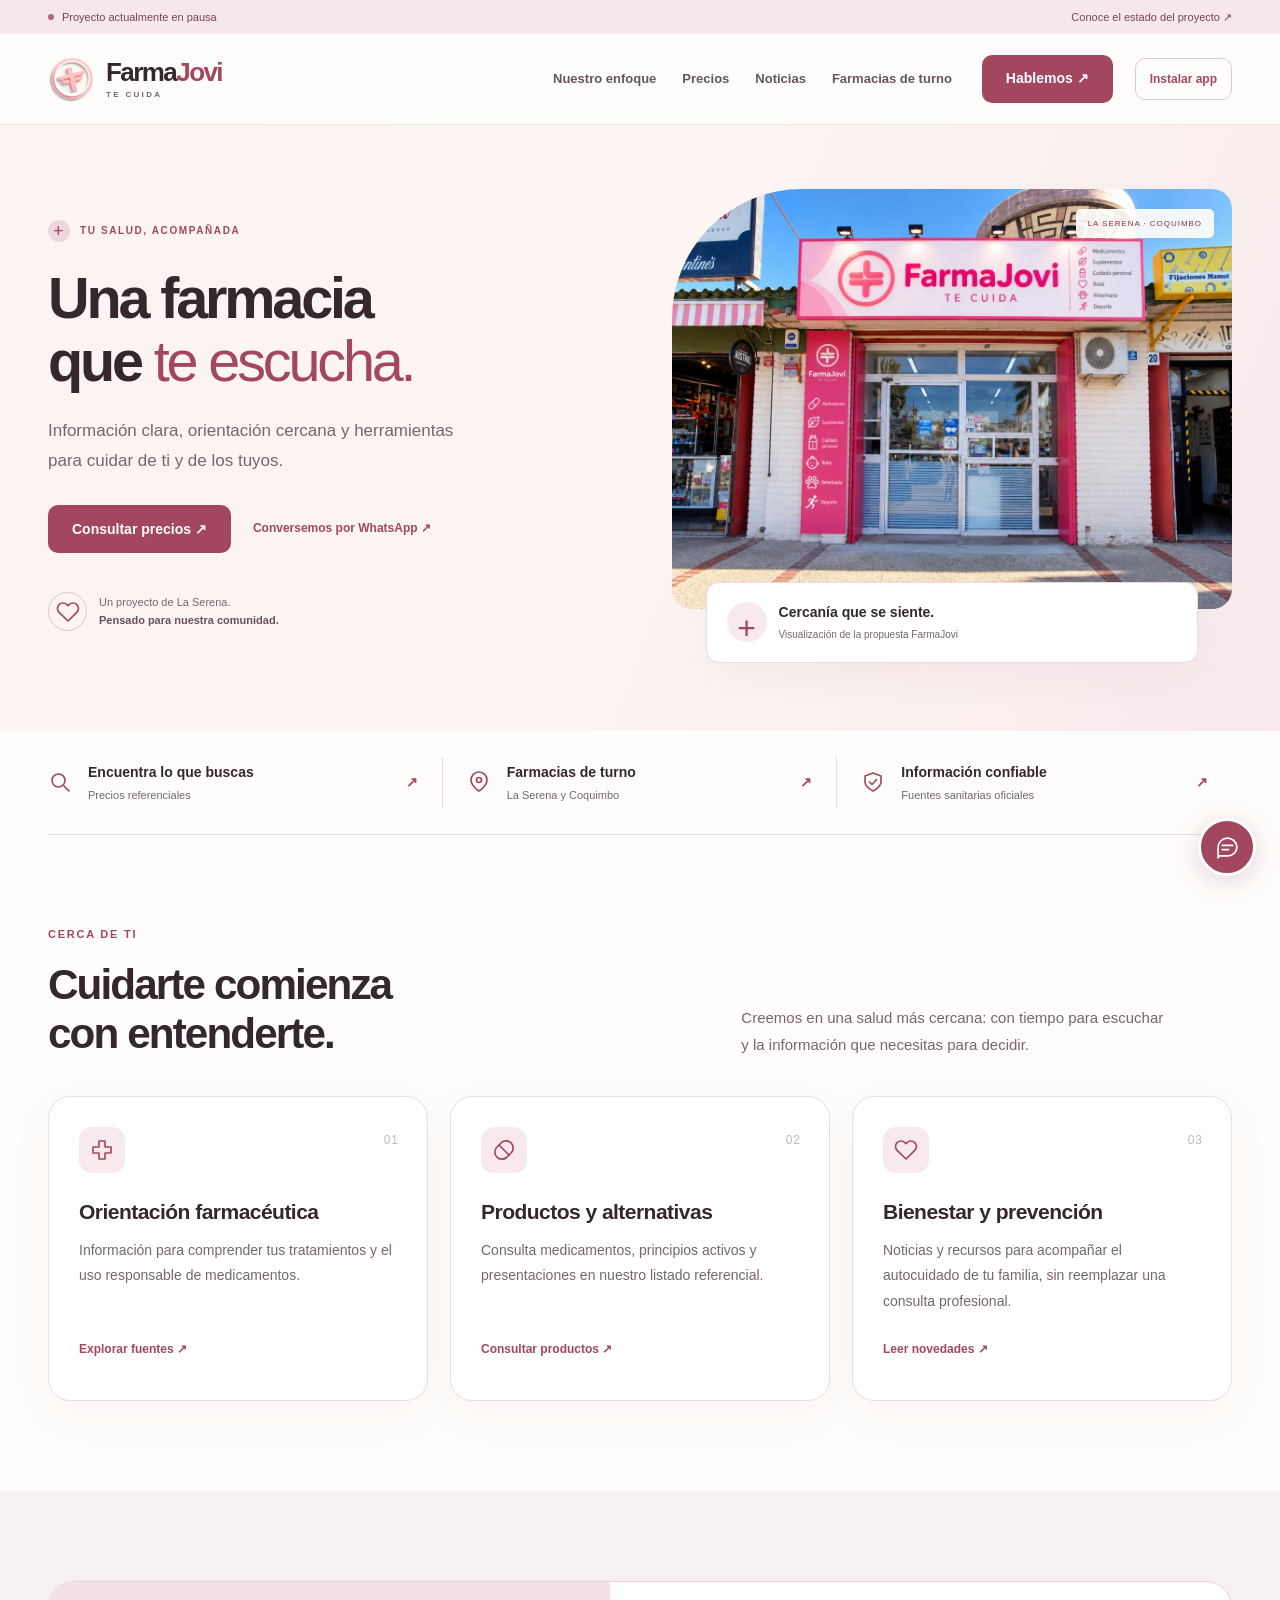
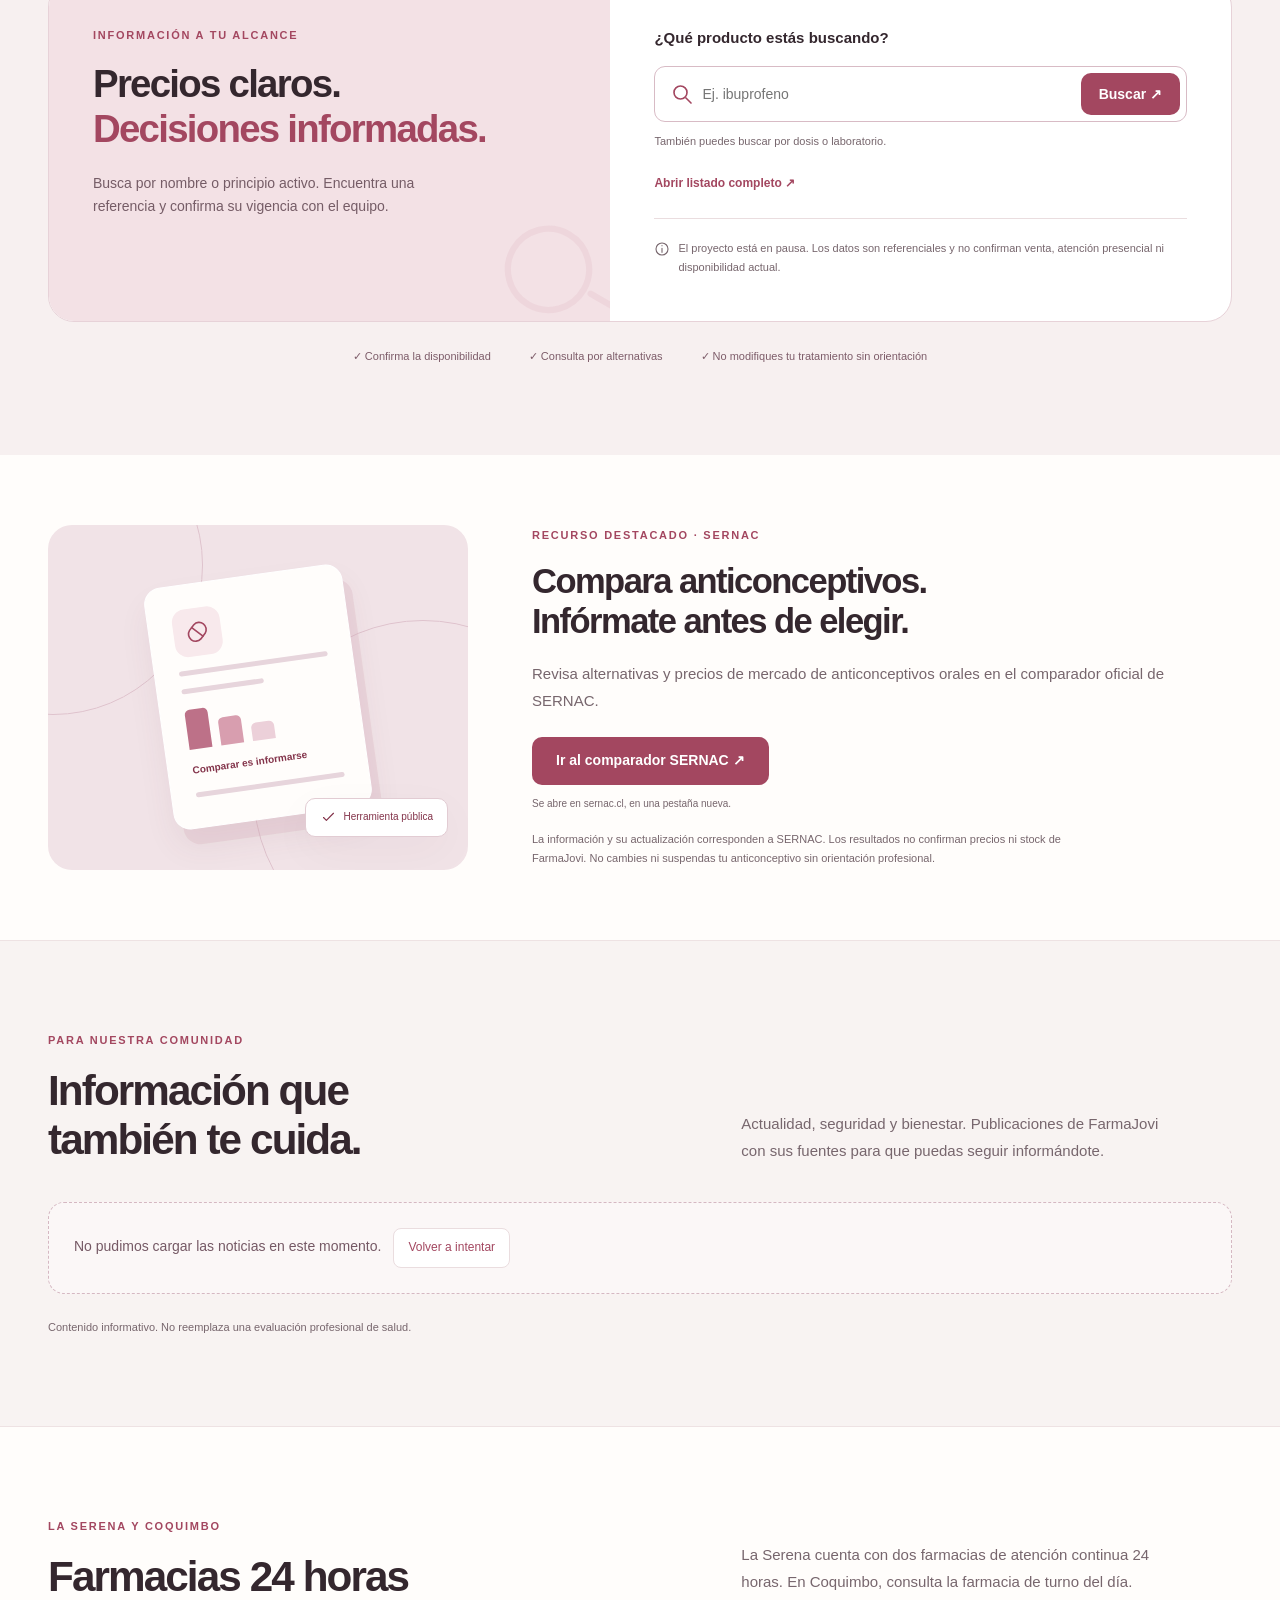
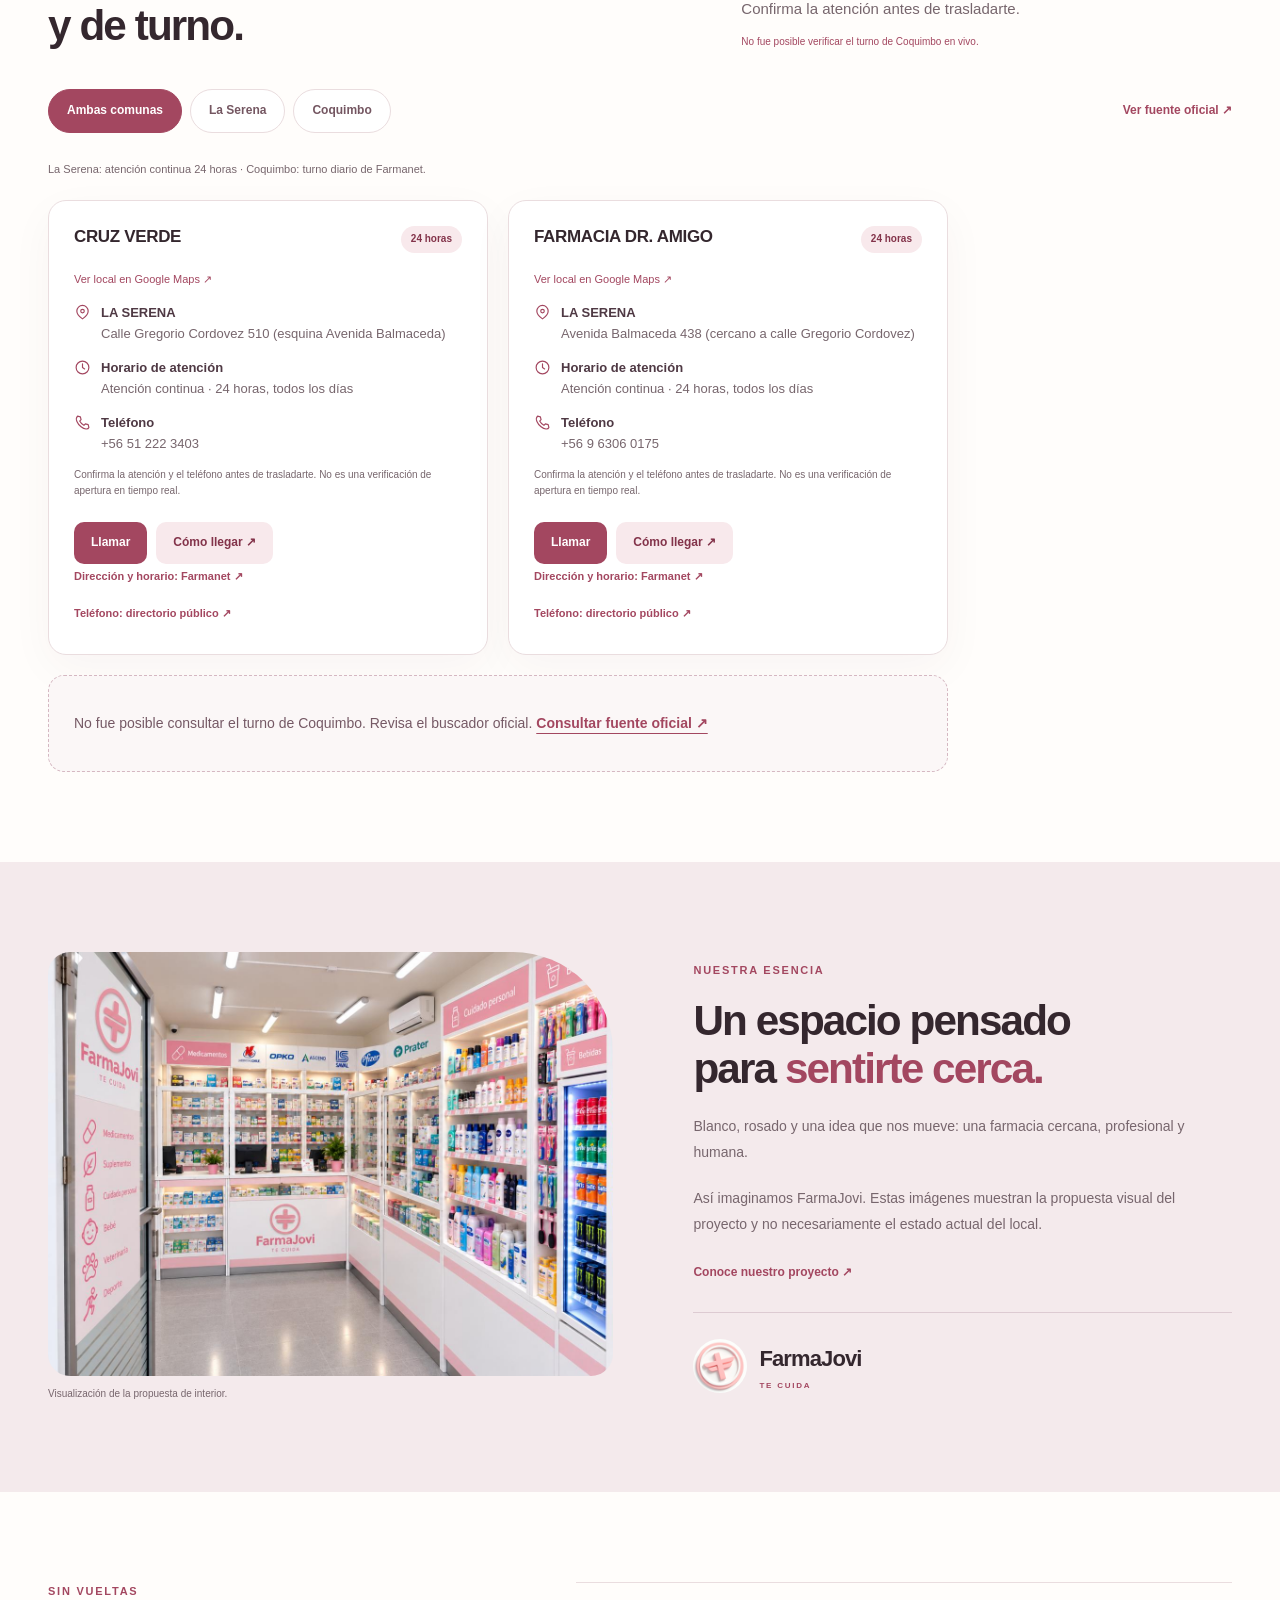
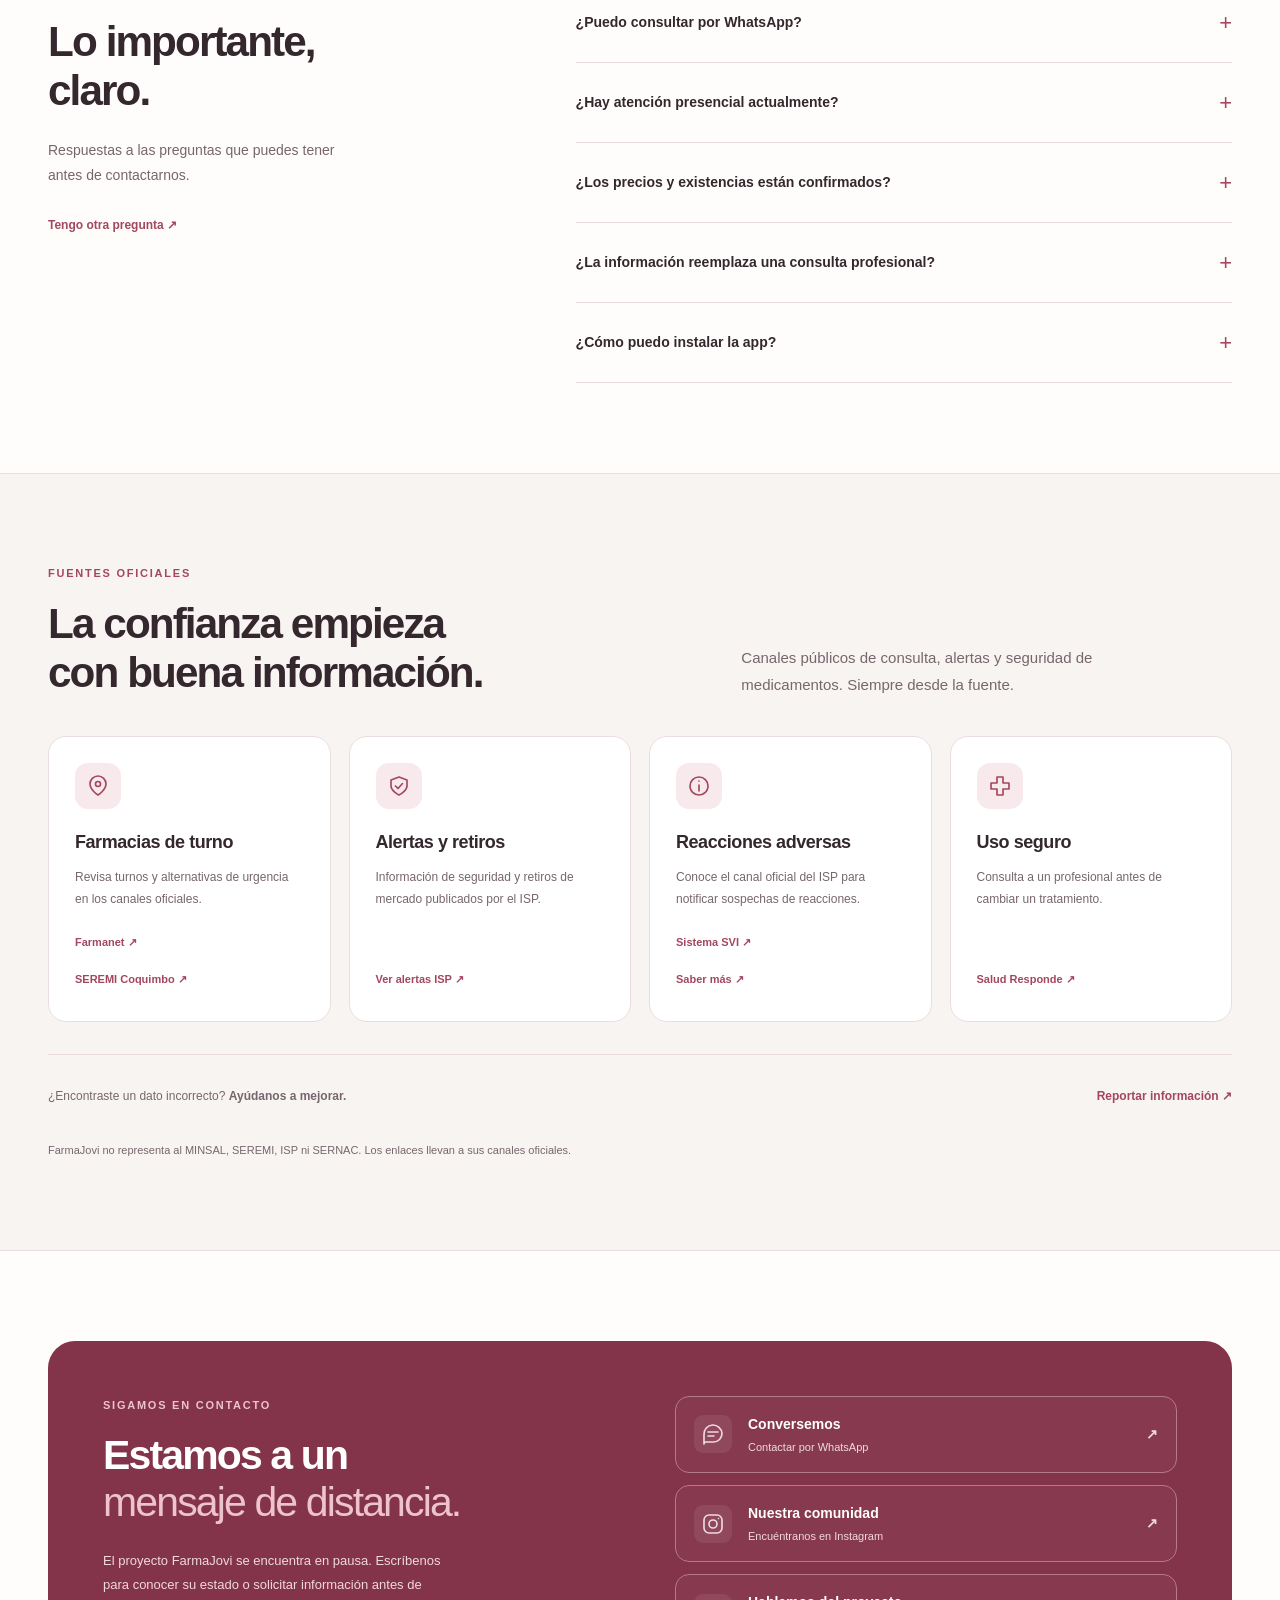
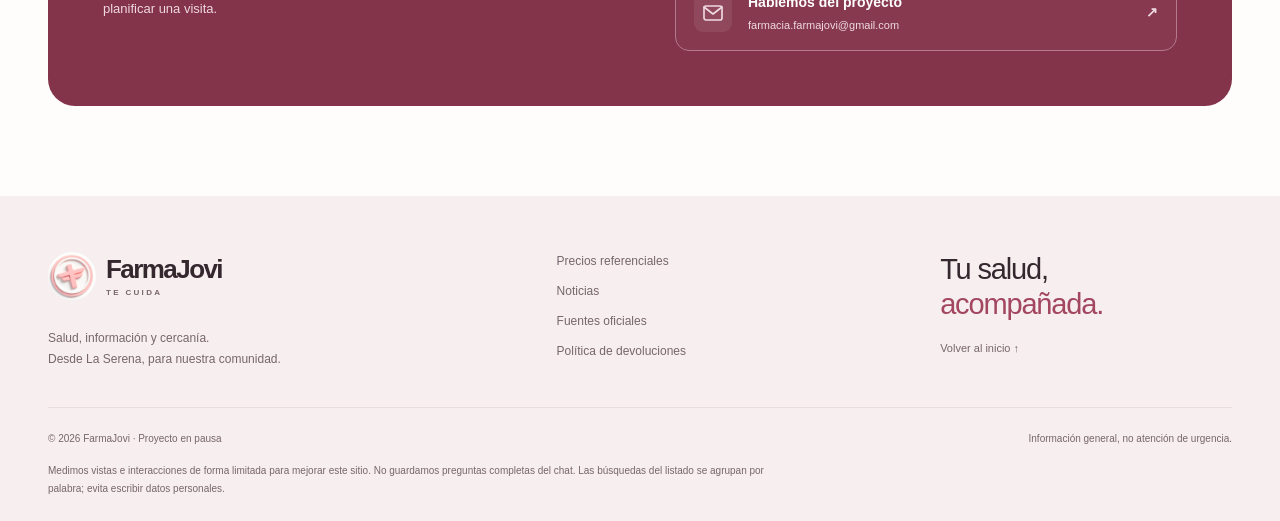
==== commit a80d5bb4: "Separate La Serena 24-hour pharmacies from Coquimbo daily duty cards" ====
--- a/index.html
+++ b/index.html
@@ -20,9 +20,9 @@
   <meta property="og:url" content="https://farmaciafarmajovi-max.github.io/FarmaJovi/">
   <meta property="og:type" content="website">
   <meta property="og:image" content="https://farmaciafarmajovi-max.github.io/FarmaJovi/farmajovi-storefront.jpg">
-  <link rel="stylesheet" href="redesign.css?v=20261112">
+  <link rel="stylesheet" href="redesign.css?v=20261112-24h">
   <script src="catalog.js?v=20261112" defer></script>
-  <script src="website.js?v=20261112" defer></script>
+  <script src="website.js?v=20261112-24h" defer></script>
   <script src="site-insights.js?v=20261017-sernac" defer></script>
 </head>
 <body>
@@ -53,7 +53,7 @@
 
     <section id="noticias" class="section newsSection" aria-labelledby="newsTitle"><div class="wrap"><div class="sectionHead"><div><span class="kicker">PARA NUESTRA COMUNIDAD</span><h2 id="newsTitle">Información que<br>también te cuida.</h2></div><p>Actualidad, seguridad y bienestar. Publicaciones de FarmaJovi con sus fuentes para que puedas seguir informándote.</p></div><div id="newsGrid" class="newsGrid" aria-live="polite"><p class="newsEmpty">Cargando noticias…</p></div><p class="editorial-note">Contenido informativo. No reemplaza una evaluación profesional de salud.</p></div></section>
 
-    <section id="turnos" class="section" aria-labelledby="turnosTitle"><div class="wrap"><div class="sectionHead"><div><span class="kicker">LA SERENA Y COQUIMBO</span><h2 id="turnosTitle">Una farmacia de turno,<br>cuando la necesitas.</h2></div><div><p>Consulta los registros publicados por Farmanet. Confirma el turno antes de trasladarte.</p><span class="turnosSource" role="status">Consultando fuente oficial…</span></div></div><div class="turnos-toolbar"><div class="turnosFilters" role="group" aria-label="Filtrar farmacias por comuna"><button class="turnosFilter active" data-city="all" aria-pressed="true" type="button">Ambas comunas</button><button class="turnosFilter" data-city="la serena" aria-pressed="false" type="button">La Serena</button><button class="turnosFilter" data-city="coquimbo" aria-pressed="false" type="button">Coquimbo</button></div><a class="text-link" href="https://seremienlinea.minsal.cl/asdigital/index.php?mfarmacias" target="_blank" rel="noopener noreferrer">Ver fuente oficial ↗</a></div><div id="turnosLiveGrid" aria-live="polite"><p class="turnosEmpty">Consultando información oficial…</p></div></div></section>
+    <section id="turnos" class="section" aria-labelledby="turnosTitle"><div class="wrap"><div class="sectionHead"><div><span class="kicker">LA SERENA Y COQUIMBO</span><h2 id="turnosTitle">Farmacias 24 horas<br>y de turno.</h2></div><div><p>La Serena cuenta con dos farmacias de atención continua 24 horas. En Coquimbo, consulta la farmacia de turno del día. Confirma la atención antes de trasladarte.</p><span class="turnosSource" role="status">Consultando turno de Coquimbo…</span></div></div><div class="turnos-toolbar"><div class="turnosFilters" role="group" aria-label="Filtrar farmacias por comuna"><button class="turnosFilter active" data-city="all" aria-pressed="true" type="button">Ambas comunas</button><button class="turnosFilter" data-city="la serena" aria-pressed="false" type="button">La Serena</button><button class="turnosFilter" data-city="coquimbo" aria-pressed="false" type="button">Coquimbo</button></div><a class="text-link" href="https://seremienlinea.minsal.cl/asdigital/index.php?mfarmacias" target="_blank" rel="noopener noreferrer">Ver fuente oficial ↗</a></div><p id="pharmacyContext" class="editorial-note pharmacy-context"></p><div id="turnosLiveGrid" aria-live="polite"><p class="turnosEmpty">Consultando información oficial…</p></div></div></section>
 
     <section id="galeria" class="section gallery-section" aria-labelledby="galleryTitle"><div class="wrap gallery-grid"><figure class="interior-photo"><img src="farmajovi-interior.jpg" alt="Visualización del interior luminoso de FarmaJovi, con estanterías blancas y detalles rosados" width="1200" height="900" loading="lazy" decoding="async"><figcaption>Visualización de la propuesta de interior.</figcaption></figure><div class="gallery-copy"><span class="kicker">NUESTRA ESENCIA</span><h2 id="galleryTitle">Un espacio pensado<br>para <em>sentirte cerca.</em></h2><p>Blanco, rosado y una idea que nos mueve: una farmacia cercana, profesional y humana.</p><p>Así imaginamos FarmaJovi. Estas imágenes muestran la propuesta visual del proyecto y no necesariamente el estado actual del local.</p><a class="text-link" href="#estado-proyecto">Conoce nuestro proyecto ↗</a><div class="brand-signature"><img src="logo-farmajovi-header.jpg?v=20261015-2" width="64" height="64" loading="lazy" alt="Símbolo de FarmaJovi"><span>FarmaJovi<small>TE CUIDA</small></span></div></div></div></section>
 
--- a/redesign.css
+++ b/redesign.css
@@ -16,6 +16,7 @@
 .newsSection{background:#f8f3f2;border-block:1px solid #eee2e3}.newsGrid{display:grid;grid-template-columns:repeat(2,minmax(0,1fr));gap:22px;align-items:stretch}.newsCard{background:white;border:1px solid var(--line);border-radius:20px;overflow:hidden;min-width:0;box-shadow:var(--shadow);display:flex;flex-direction:column}.newsCover{width:100%;aspect-ratio:16/9;object-fit:cover;background:var(--blush)}.newsCard__body{padding:27px;display:flex;flex-direction:column;align-items:flex-start;gap:14px;flex:1}.newsCard h3{font-size:21px;letter-spacing:-.025em;line-height:1.35}.newsCard p{font-size:14px;color:var(--muted);line-height:1.8}.newsMeta{width:100%;display:flex;align-items:center;justify-content:space-between;gap:10px}.newsTag{font-size:9px;letter-spacing:.12em;font-weight:750;color:var(--rose)}.newsDate{font-size:10px;color:var(--muted)}.newsActions{display:flex;flex-wrap:wrap;gap:8px;margin-top:auto;padding-top:6px}.newsActions .btn{font-size:11px;padding:10px 13px;min-height:42px}.newsCard .officialLinks{flex-direction:row;flex-wrap:wrap;gap:18px;margin-top:0}.newsDetail{white-space:pre-line;font-size:14px;line-height:1.9;border-top:1px solid var(--line);padding-top:18px}.newsEmpty,.turnosEmpty{grid-column:1/-1;background:#fbf7f7;border:1px dashed #d5b8c2;border-radius:16px;padding:25px;color:#755965;font-size:14px;line-height:1.8}.newsEmpty a,.turnosEmpty a{color:var(--rose);text-decoration:underline}.editorial-note{color:var(--muted);font-size:11px;margin-top:24px;line-height:1.7}.retry-button{border:1px solid var(--line);background:white;border-radius:8px;padding:8px 14px;color:var(--rose);margin-left:12px;font-size:12px}
 /* Compact half-width duty cards, never full-width desktop blocks. */
 .turnosSource{display:block;color:var(--rose);font-size:10px;margin-top:12px}.turnos-toolbar{display:flex;align-items:center;justify-content:space-between;gap:16px;margin-bottom:27px}.turnosFilters{display:flex;flex-wrap:wrap;gap:8px}.turnosFilter{border:1px solid var(--line);background:white;color:#745661;border-radius:30px;min-height:44px;padding:10px 18px;font-size:12px;font-weight:600}.turnosFilter.active{background:var(--rose);border-color:var(--rose);color:white}.turnos-toolbar .text-link{font-size:12px}#turnosLiveGrid{display:grid;grid-template-columns:repeat(2,minmax(0,1fr));gap:20px;max-width:900px}.turnoCard{min-width:0;border:1px solid var(--line);border-radius:18px;padding:25px;background:white;display:flex;flex-direction:column;box-shadow:var(--shadow)}.turnoTop{display:flex;align-items:flex-start;justify-content:space-between;gap:12px;margin-bottom:17px}.turnoTop h3{font-size:17px;line-height:1.35;letter-spacing:-.02em}.turnoStatus{border-radius:99px;background:var(--blush);color:var(--rose-dark);padding:5px 10px;font-size:10px;white-space:nowrap;flex-shrink:0;font-weight:650}.turnoBody{display:grid;gap:12px;color:var(--muted);font-size:13px;line-height:1.65}.turnoBody b{color:#4f3944;font-weight:600}.turnoBody small{font-size:10px}.turnoMeta{display:flex;align-items:flex-start;gap:10px}.turnoMeta>.line-icon{margin-top:2px;color:var(--rose)}.turnoMeta svg{width:17px;height:17px}.turnoActions{display:flex;gap:9px;flex-wrap:wrap;margin-top:auto;padding-top:22px}.turnoActions .btn{font-size:12px;min-height:42px;padding:10px 16px}.turnoMap{font-size:11px;color:var(--rose);margin-bottom:14px}
+.pharmacy-context{margin:0 0 22px}.pharmacy-sources{margin-top:18px;gap:6px}.pharmacy-sources a{font-size:10px}
 /* Image-led brand story. */
 .gallery-section{background:#f4eaec}.gallery-grid{display:grid;grid-template-columns:1.05fr 1fr;gap:80px;align-items:center}.interior-photo{min-width:0}.interior-photo img{width:100%;height:auto;aspect-ratio:4/3;object-fit:contain;border-radius:22px 100px 22px 22px}.interior-photo figcaption{font-size:10px;color:var(--muted);margin-top:10px}.gallery-copy p{font-size:14px;color:var(--muted);line-height:1.85;margin-top:20px}.gallery-copy .text-link{font-size:12px;margin-top:15px}.brand-signature{display:flex;align-items:center;gap:12px;padding-top:26px;margin-top:20px;border-top:1px solid #ddcbd2;font-size:22px;font-weight:650;letter-spacing:-.04em}.brand-signature img{width:54px;height:54px;object-fit:contain;border-radius:50%}.brand-signature small{display:block;font-size:8px;letter-spacing:.22em;color:var(--rose);margin-top:2px}
 .faq-layout{display:grid;grid-template-columns:.8fr 1.2fr;gap:90px}.faq-layout>div>p{color:var(--muted);font-size:14px;line-height:1.8;margin-top:22px;max-width:290px}.faq-layout .text-link{margin-top:18px;font-size:12px}.faq details{border-bottom:1px solid var(--line)}.faq details:first-child{border-top:1px solid var(--line)}.faq summary{display:flex;align-items:center;justify-content:space-between;gap:20px;list-style:none;padding:23px 0;cursor:pointer;font-size:14px;font-weight:600;line-height:1.5}.faq summary::-webkit-details-marker{display:none}.faq summary:after{content:'+';font-size:22px;font-weight:400;color:var(--rose)}.faq details[open] summary:after{content:'−'}.faq details p{color:var(--muted);font-size:14px;line-height:1.8;padding-bottom:23px}
